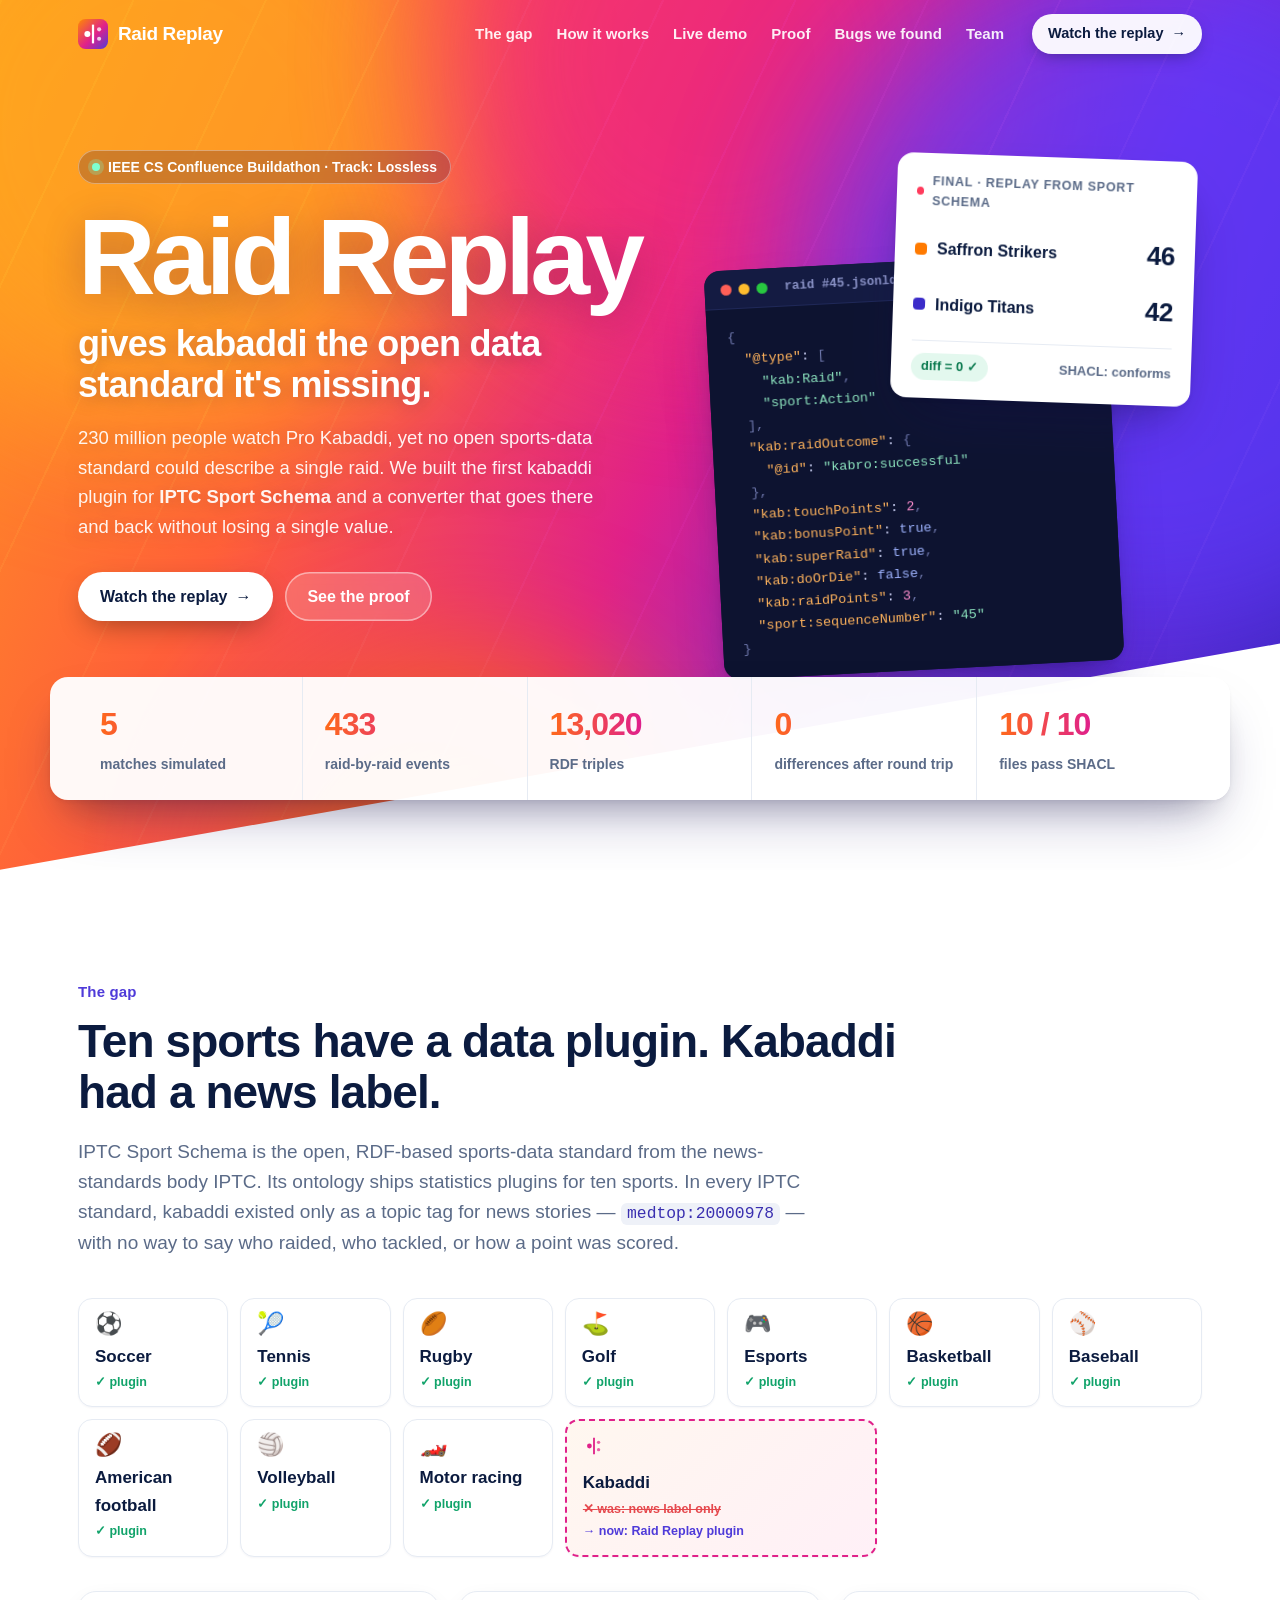
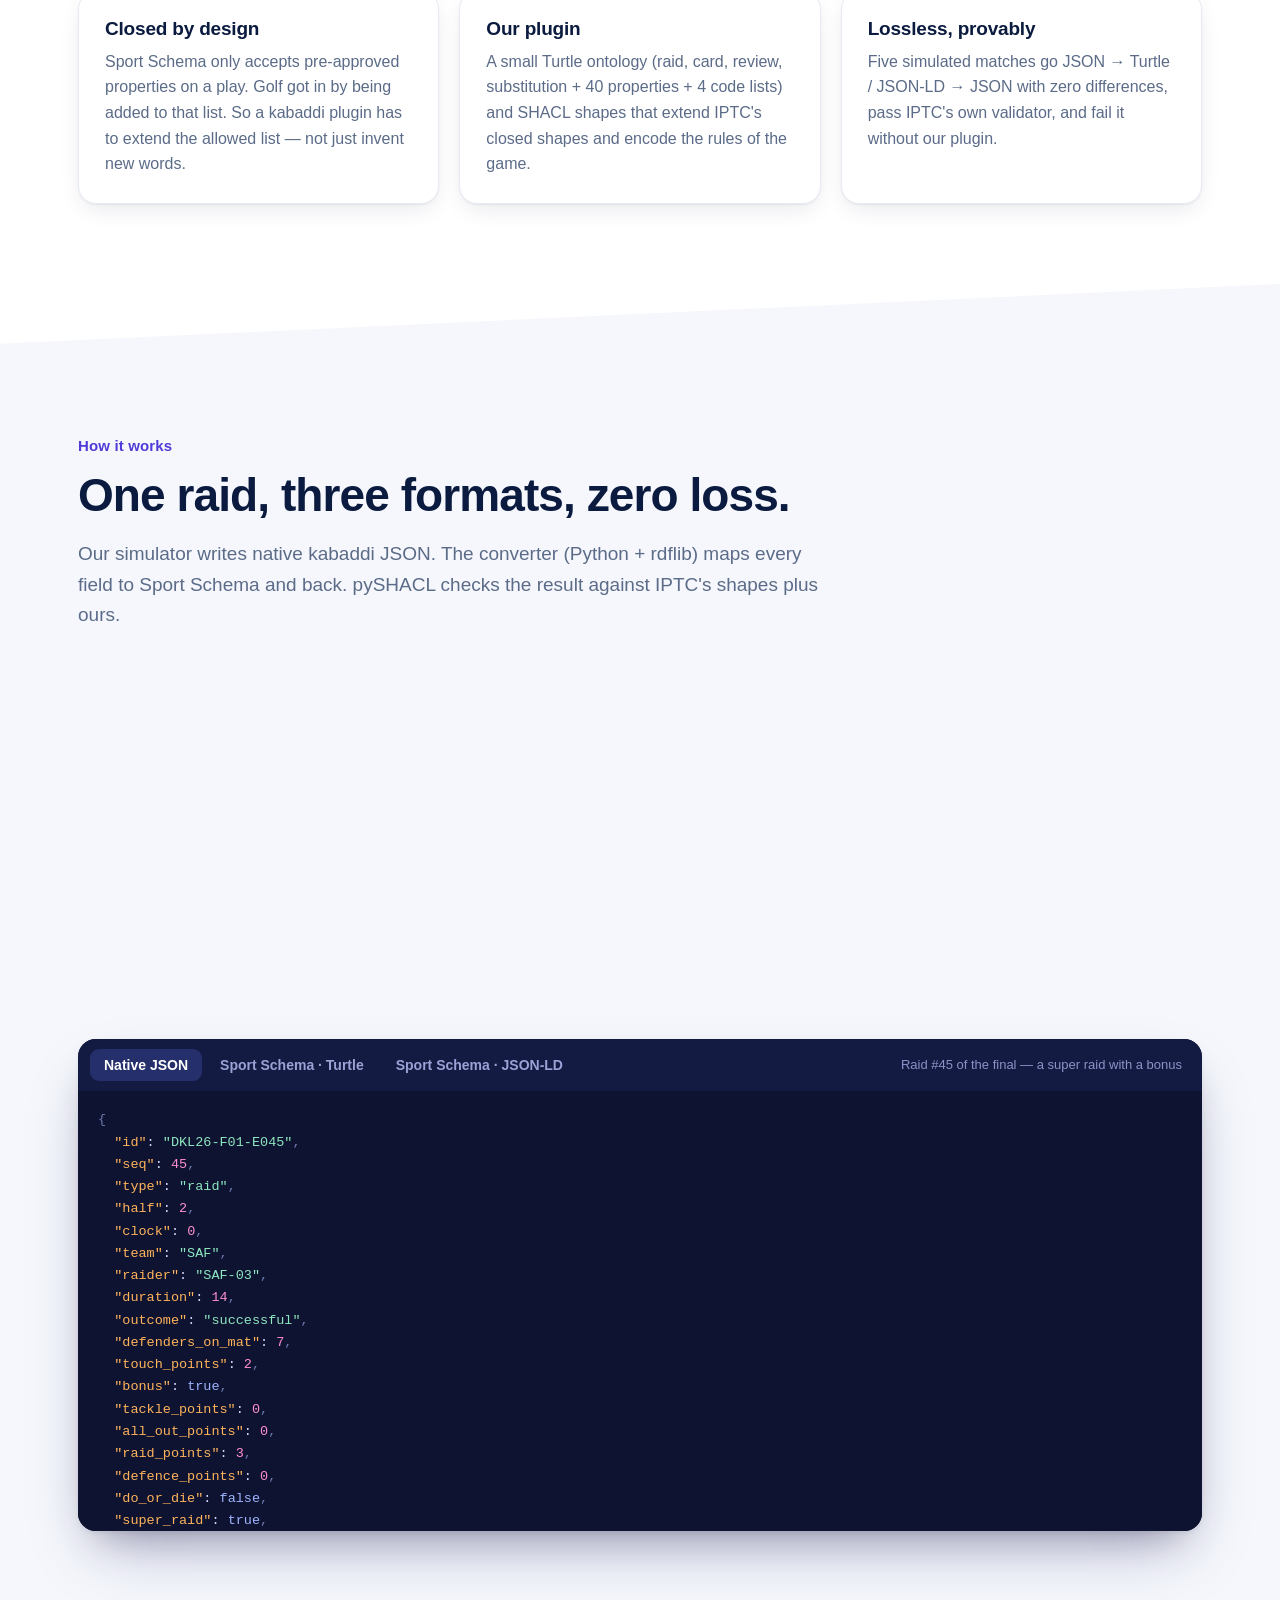
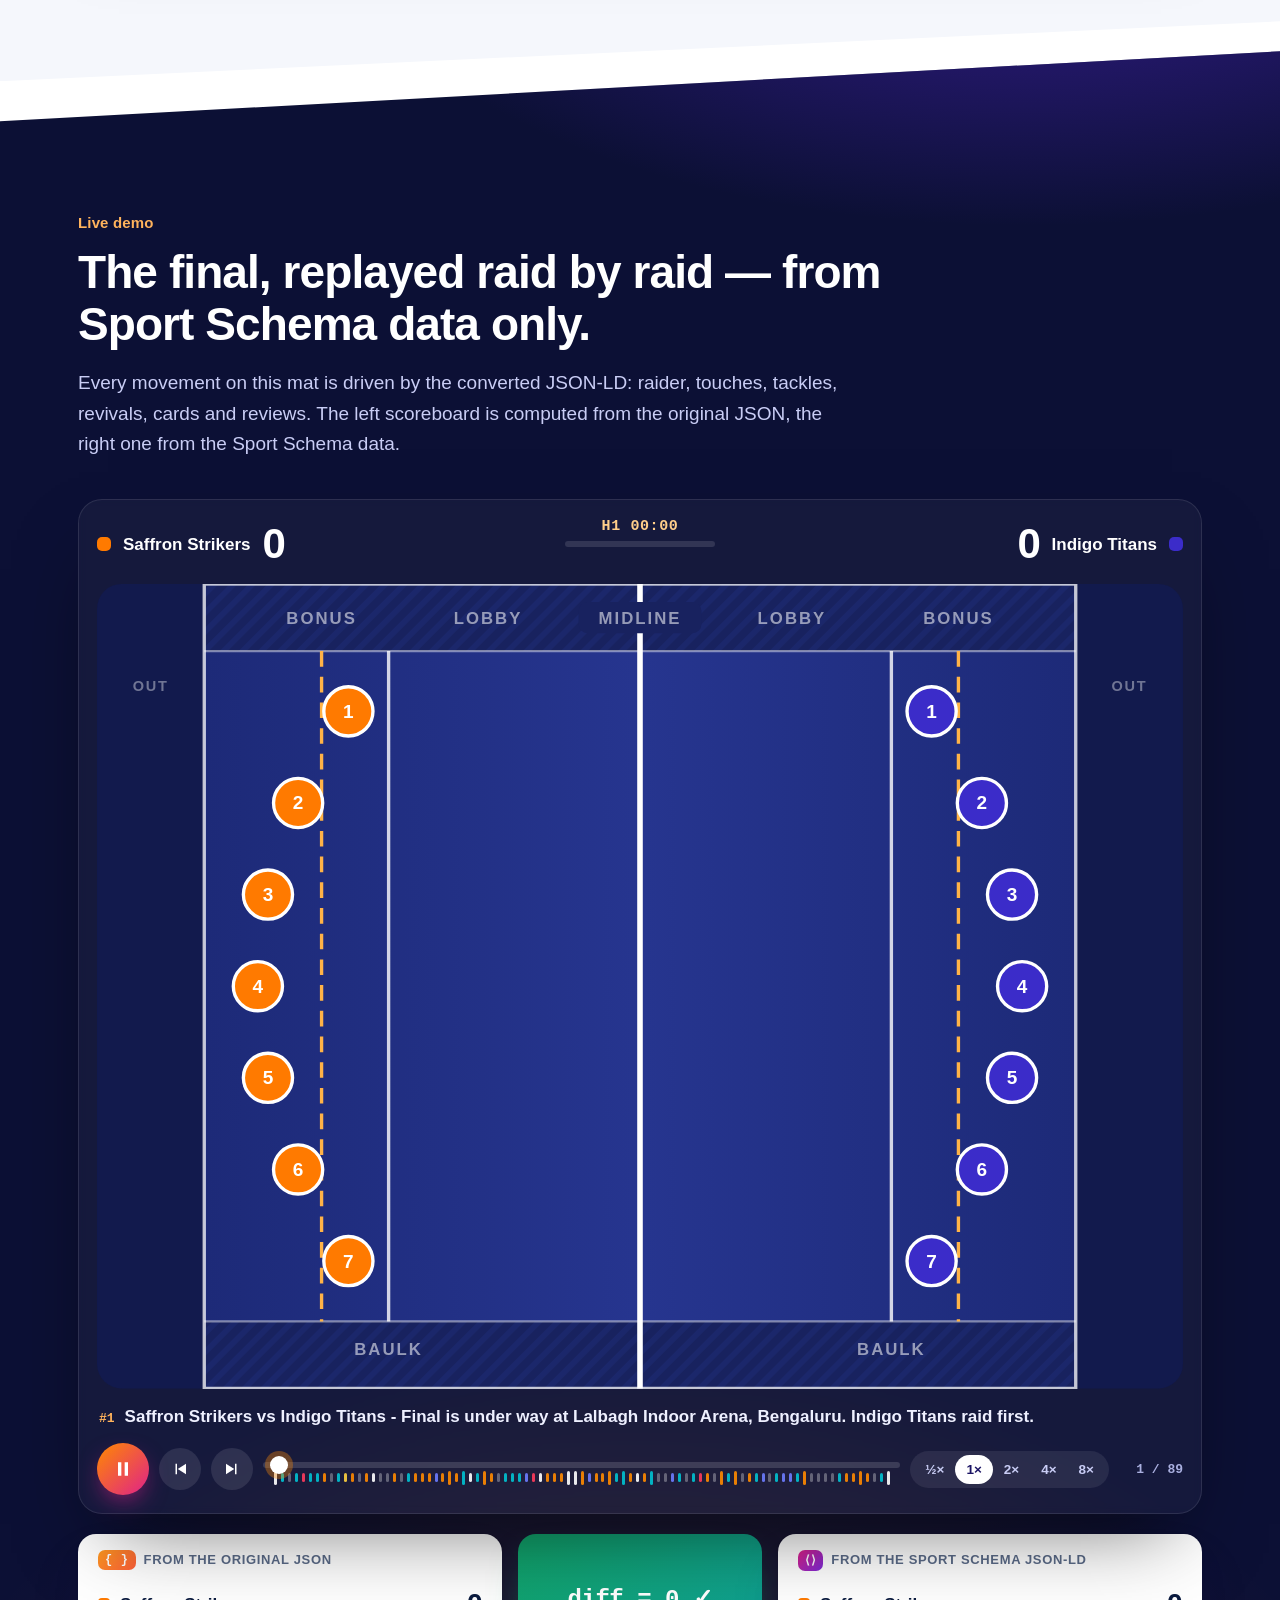
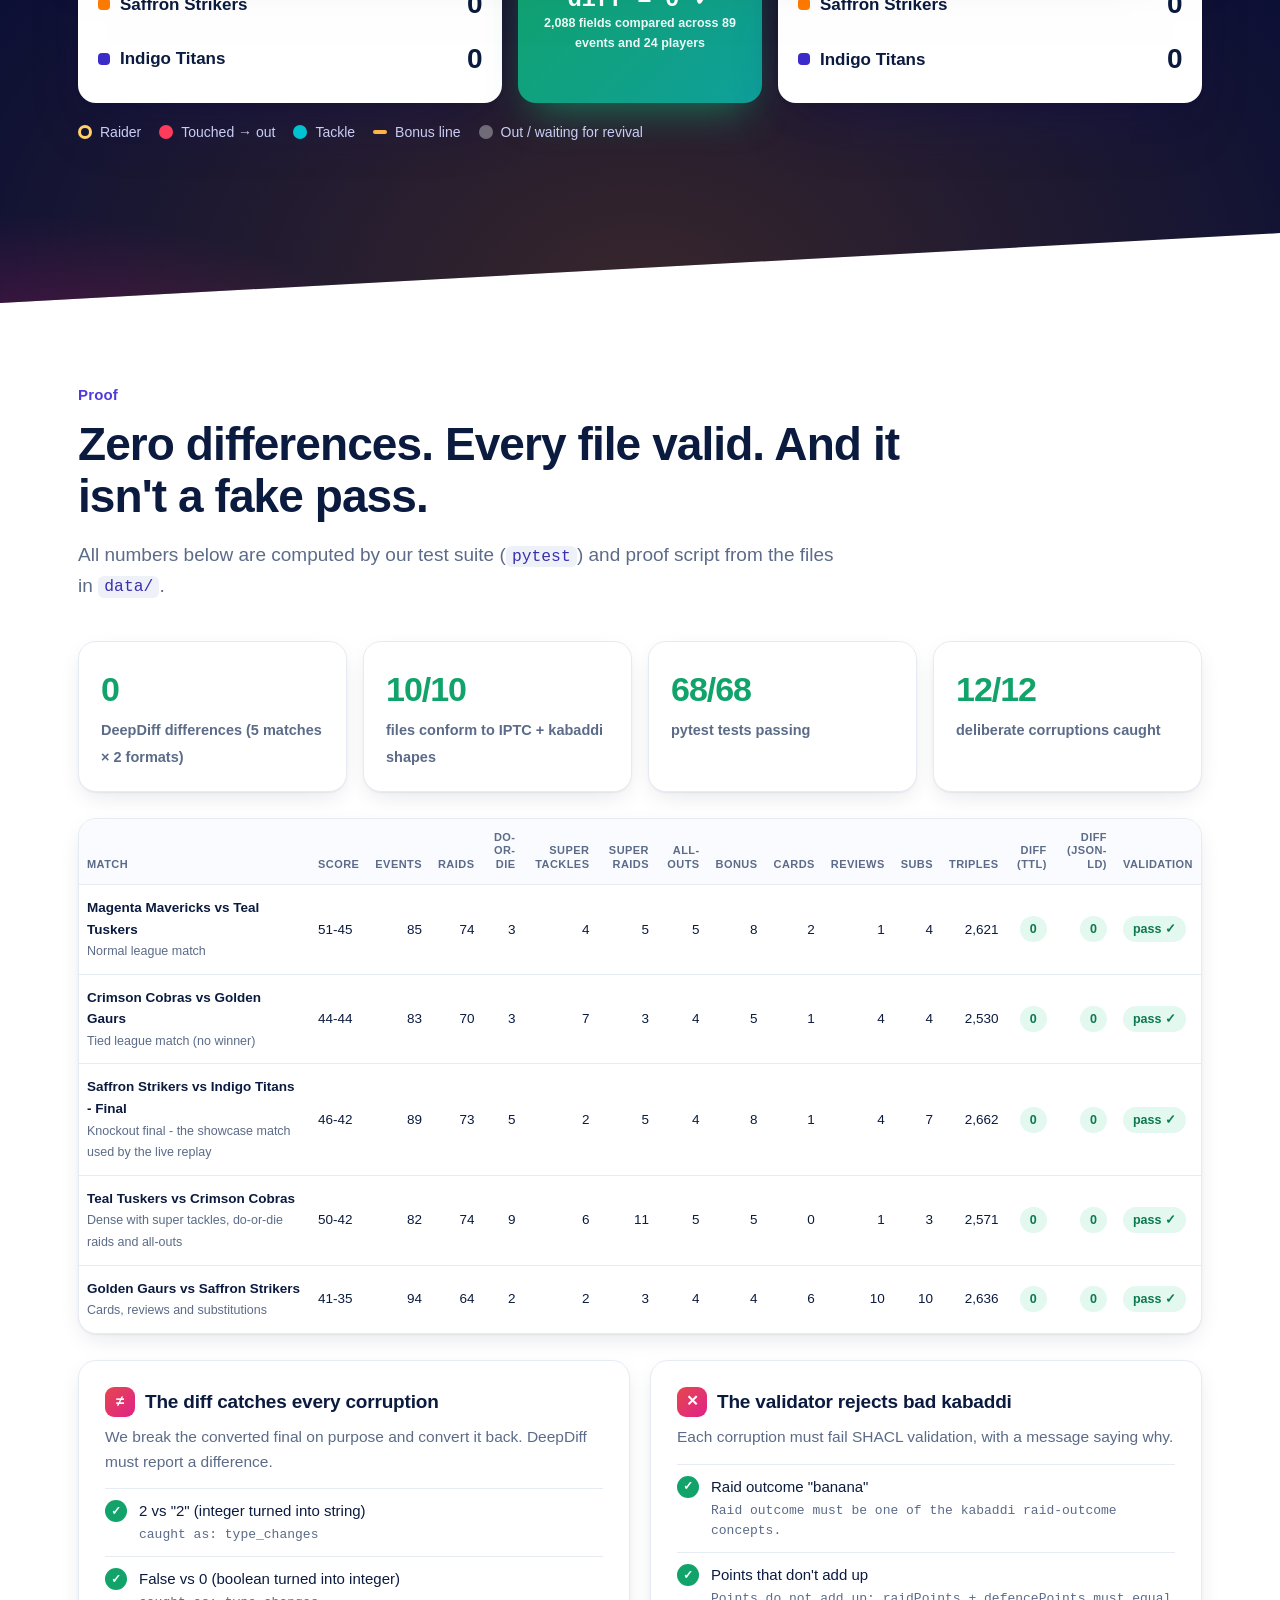
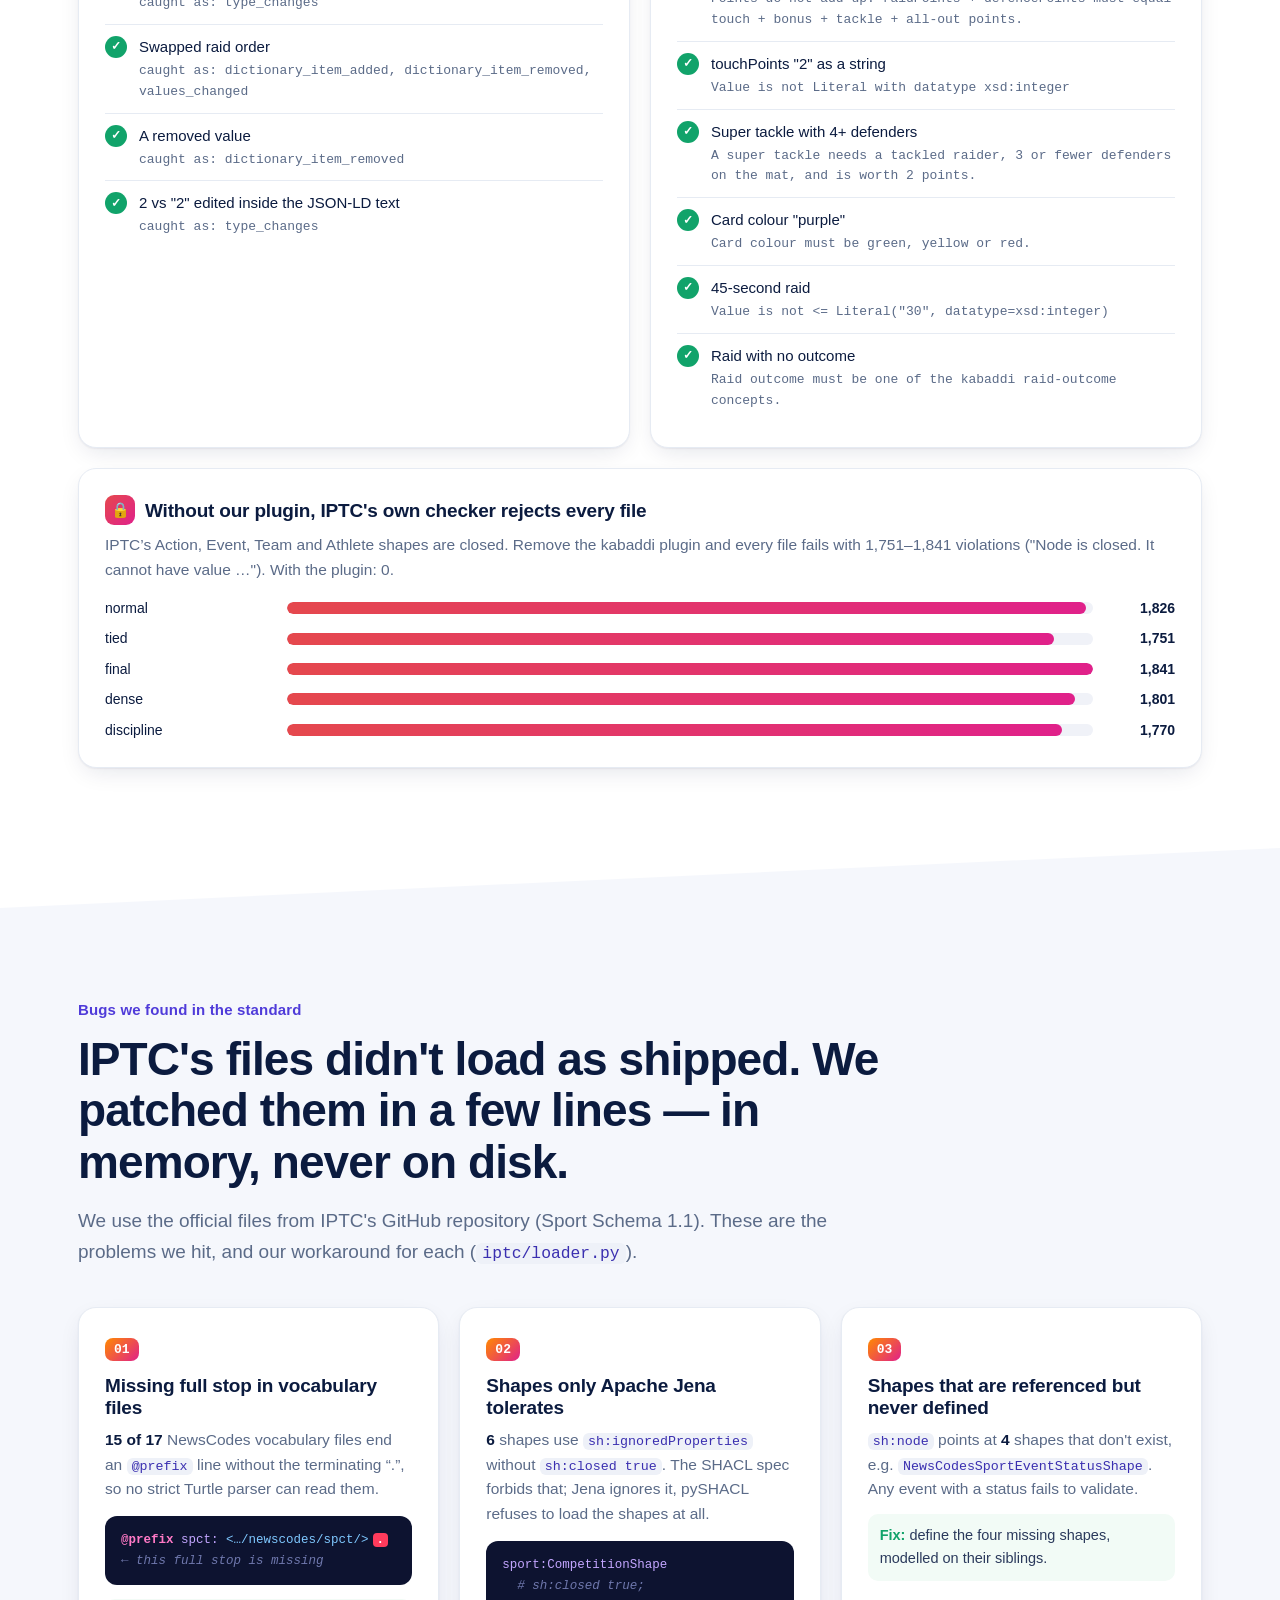
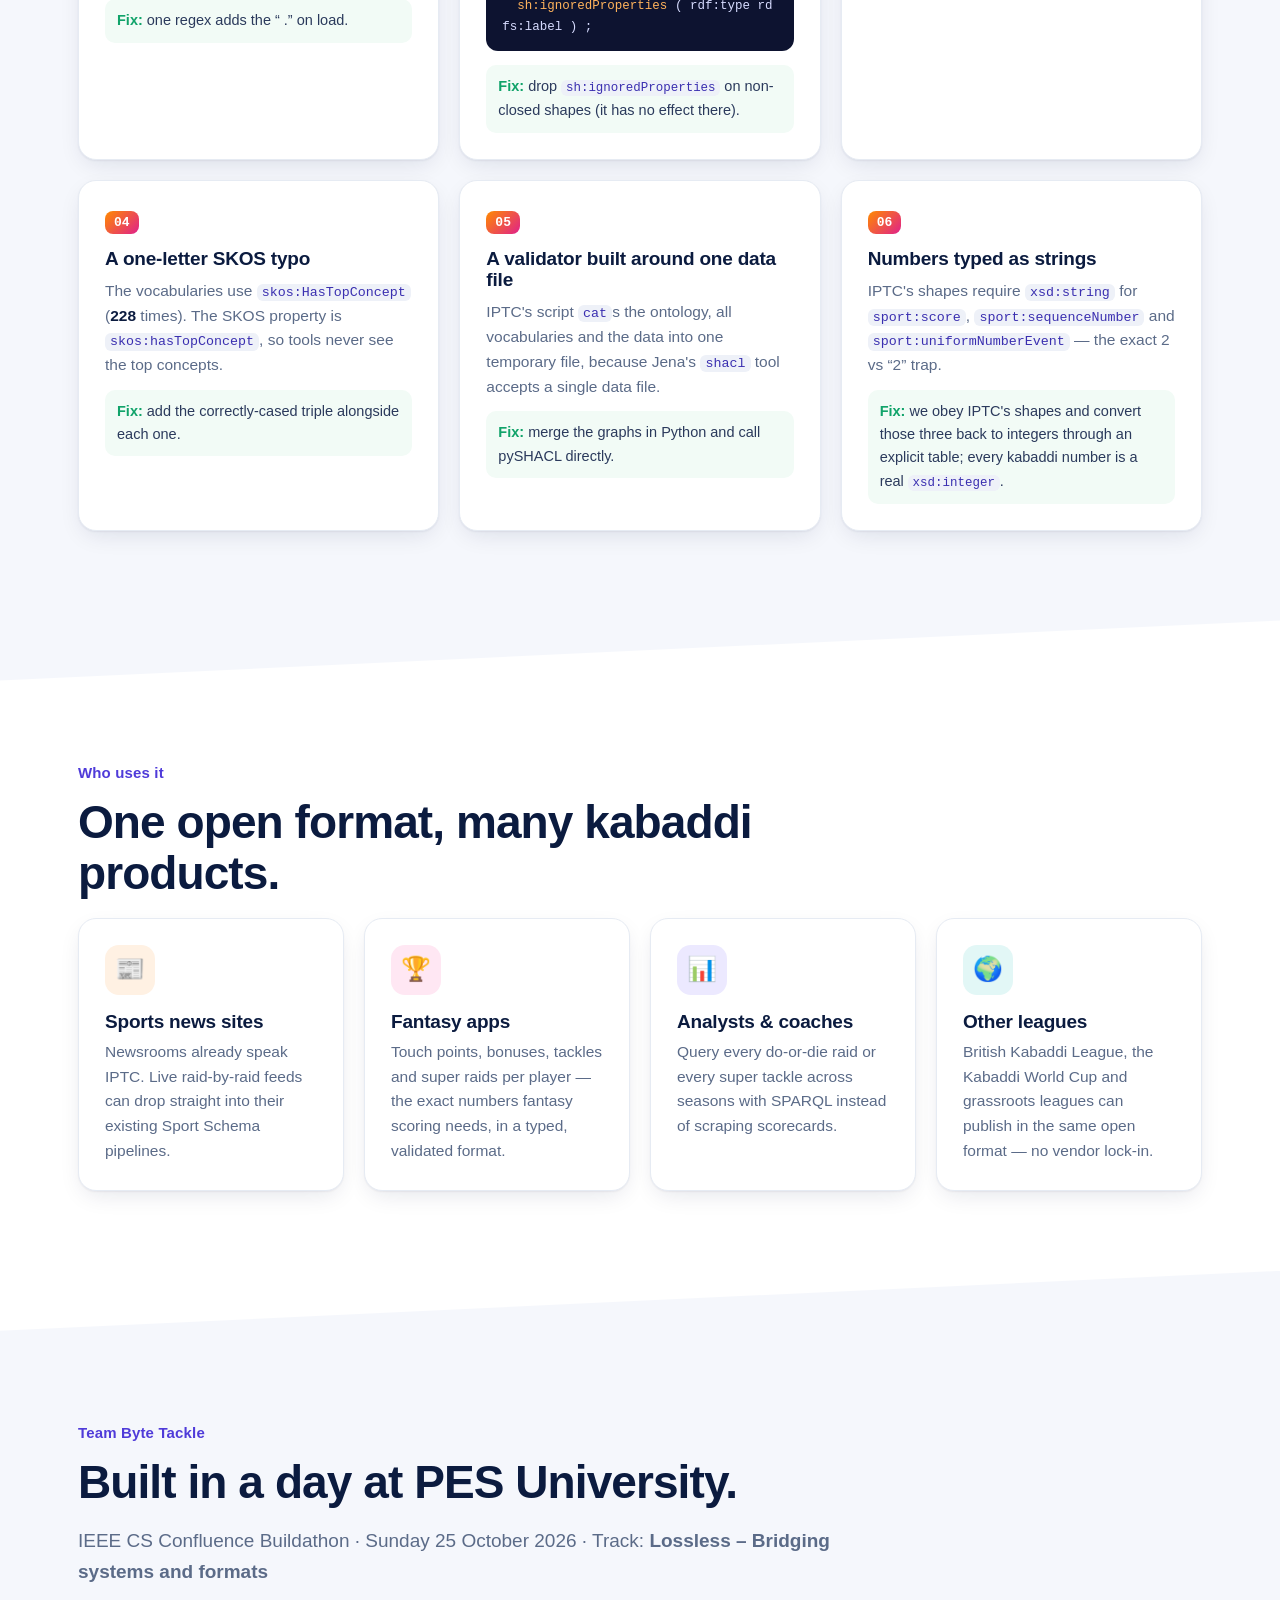
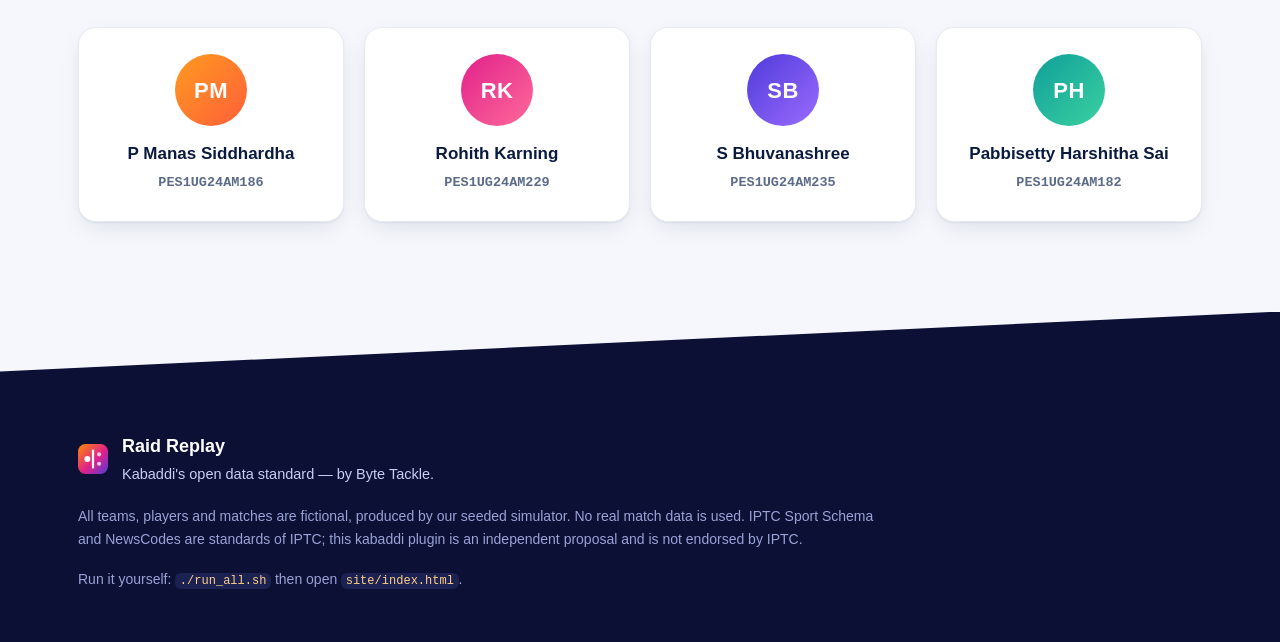
==== site/index.html @ e4b7c7bb "Verify website in headless Chromium; add desktop and phone screenshots" ====
<!doctype html>
<html lang="en">
<head>
<meta charset="utf-8">
<meta name="viewport" content="width=device-width, initial-scale=1">
<title>Raid Replay</title>
<meta name="description" content="Raid Replay gives kabaddi the open data standard it's missing: the first kabaddi plugin for IPTC Sport Schema, with a lossless two-way converter.">
<link rel="icon" href="data:image/svg+xml,%3Csvg xmlns='http://www.w3.org/2000/svg' viewBox='0 0 32 32'%3E%3Cdefs%3E%3ClinearGradient id='g' x1='0' y1='0' x2='1' y2='1'%3E%3Cstop offset='0' stop-color='%23FF8A00'/%3E%3Cstop offset='.55' stop-color='%23E0218A'/%3E%3Cstop offset='1' stop-color='%234F3BD9'/%3E%3C/linearGradient%3E%3C/defs%3E%3Crect width='32' height='32' rx='8' fill='url(%23g)'/%3E%3Cpath d='M16 6v20' stroke='white' stroke-width='2.4'/%3E%3Ccircle cx='10' cy='16' r='3.2' fill='white'/%3E%3Ccircle cx='22.5' cy='11' r='2.2' fill='white' opacity='.75'/%3E%3Ccircle cx='22.5' cy='21' r='2.2' fill='white' opacity='.75'/%3E%3C/svg%3E">
<style>
:root{
  --ink:#0b1b3f; --ink2:#2b3a5c; --muted:#5b6b88; --line:#e6ebf3; --bg:#ffffff; --tint:#f5f7fc;
  --saffron:#ff8a00; --orange:#ff6a1a; --magenta:#e0218a; --indigo:#4f3bd9; --deep:#1b1464; --teal:#0f9f9a;
  --ok:#11a36a; --bad:#e5484d;
  --r:18px; --shadow:0 1px 2px rgba(16,24,64,.06),0 8px 24px -6px rgba(16,24,64,.12);
  --shadow-lg:0 2px 4px rgba(16,24,64,.05),0 30px 60px -20px rgba(27,20,100,.35),0 18px 36px -18px rgba(0,0,0,.25);
  --sans:-apple-system,BlinkMacSystemFont,"Segoe UI",Inter,Roboto,"Helvetica Neue",Arial,sans-serif;
  --mono:ui-monospace,SFMono-Regular,Menlo,Consolas,"Liberation Mono",monospace;
  color-scheme: light;
}
*{box-sizing:border-box}
html{scroll-behavior:smooth;-webkit-text-size-adjust:100%}
body{margin:0;font-family:var(--sans);color:var(--ink);background:var(--bg);line-height:1.6;font-size:17px;-webkit-font-smoothing:antialiased;overflow-x:hidden}
a{color:inherit}
code{font-family:var(--mono);font-size:.86em;background:#eef1f8;border-radius:6px;padding:.08em .38em;color:#3a2fb0}
.wrap{max-width:1180px;margin:0 auto;padding:0 28px}
h1,h2,h3{line-height:1.12;margin:0;letter-spacing:-.02em}
h2{font-size:clamp(30px,4vw,46px);font-weight:750;max-width:860px;margin-bottom:18px}
h3{font-size:19px;font-weight:700;letter-spacing:-.01em}
.eyebrow{font-size:15px;font-weight:700;color:var(--indigo);margin:0 0 12px;letter-spacing:.01em}
.eyebrow.light{color:#ffb35c}
.light{color:#fff}
.intro{font-size:19px;color:var(--muted);max-width:760px;margin:0 0 40px}
.intro.light{color:#c9cdf5}
.arr{display:inline-block;transition:transform .2s}
a:hover .arr{transform:translateX(3px)}

/* ---------- buttons ---------- */
.btn{display:inline-flex;align-items:center;gap:8px;border-radius:999px;padding:12px 22px;font-weight:650;font-size:16px;text-decoration:none;transition:transform .15s,box-shadow .2s,background .2s;border:0;cursor:pointer}
.btn:hover{transform:translateY(-1px)}
.btn-sm{padding:8px 16px;font-size:14.5px}
.btn-dark{background:var(--ink);color:#fff;box-shadow:0 6px 16px -6px rgba(11,27,63,.5)}
.btn-light{background:#fff;color:var(--ink);box-shadow:0 10px 30px -10px rgba(0,0,0,.45)}
.btn-ghost{background:rgba(255,255,255,.16);color:#fff;backdrop-filter:blur(6px);box-shadow:inset 0 0 0 1.5px rgba(255,255,255,.45)}
.btn-ghost:hover{background:rgba(255,255,255,.26)}

/* ---------- nav ---------- */
.nav{position:fixed;inset:0 0 auto 0;z-index:50;transition:background .3s,box-shadow .3s,backdrop-filter .3s}
.nav.scrolled{background:rgba(255,255,255,.82);backdrop-filter:saturate(180%) blur(14px);-webkit-backdrop-filter:saturate(180%) blur(14px);box-shadow:0 1px 0 rgba(16,24,64,.08)}
.nav-in{display:flex;align-items:center;gap:28px;height:68px}
.brand{display:flex;align-items:center;gap:10px;font-weight:800;font-size:19px;text-decoration:none;color:#fff;letter-spacing:-.02em}
.nav.scrolled .brand{color:var(--ink)}
.logo{width:30px;height:30px;flex:none}
.links{display:flex;gap:24px;margin-left:auto}
.links a{text-decoration:none;font-weight:600;font-size:15px;color:rgba(255,255,255,.92)}
.nav.scrolled .links a{color:var(--ink2)}
.links a:hover{opacity:.7}
.nav .btn-dark{background:rgba(255,255,255,.95);color:var(--ink)}
.nav.scrolled .btn-dark{background:var(--ink);color:#fff}

/* ---------- hero ---------- */
.hero{position:relative;padding:150px 0 70px;color:#fff;overflow:hidden;isolation:isolate}
.hero-bg{position:absolute;inset:0;z-index:-1;background:linear-gradient(115deg,#ff9a1f 0%,#ff5f3a 28%,#e0218a 52%,#7a2ad8 74%,#3424b8 100%);clip-path:polygon(0 0,100% 0,100% 74%,0 100%);overflow:hidden}
.blob{position:absolute;border-radius:50%;filter:blur(70px);opacity:.7;will-change:transform}
.b1{width:620px;height:620px;background:#ffab1f;left:-140px;top:-180px;animation:drift1 16s ease-in-out infinite alternate}
.b2{width:560px;height:560px;background:#f0287f;left:34%;top:-220px;animation:drift2 19s ease-in-out infinite alternate}
.b3{width:700px;height:700px;background:#5b3cff;right:-220px;top:-60px;animation:drift3 22s ease-in-out infinite alternate}
.b4{width:480px;height:480px;background:#ff7a00;left:18%;bottom:-260px;animation:drift2 18s ease-in-out infinite alternate-reverse}
.b5{width:420px;height:420px;background:#00c2d1;right:12%;bottom:-300px;opacity:.45;animation:drift1 24s ease-in-out infinite alternate-reverse}
.grain{position:absolute;inset:0;background:repeating-linear-gradient(115deg,rgba(255,255,255,.07) 0 2px,transparent 2px 120px);mix-blend-mode:overlay}
@keyframes drift1{to{transform:translate(180px,120px) scale(1.15)}}
@keyframes drift2{to{transform:translate(-160px,140px) scale(.9)}}
@keyframes drift3{to{transform:translate(-200px,-60px) scale(1.1)}}
.hero-in{display:grid;grid-template-columns:1.1fr .9fr;gap:40px;align-items:center}
.eyebrow-pill{display:inline-flex;align-items:center;gap:8px;background:rgba(40,10,70,.22);backdrop-filter:blur(6px);border-radius:999px;padding:6px 14px;font-size:14px;font-weight:600;margin:0 0 22px;box-shadow:inset 0 0 0 1px rgba(255,255,255,.35)}
.eyebrow-pill .dot{width:8px;height:8px;border-radius:50%;background:#7dffcf;box-shadow:0 0 0 4px rgba(125,255,207,.25)}
.hero h1{font-size:clamp(56px,8.4vw,108px);font-weight:850;letter-spacing:-.045em;line-height:.95;text-shadow:0 8px 40px rgba(60,10,80,.3)}
.hero .lede,.hero .sub{text-shadow:0 2px 18px rgba(60,10,80,.25)}
.lede{font-size:clamp(24px,3vw,36px);font-weight:700;letter-spacing:-.02em;line-height:1.15;margin:14px 0 18px;max-width:560px}
.sub{font-size:18.5px;max-width:540px;color:rgba(255,255,255,.92);margin:0 0 30px}
.cta{display:flex;gap:12px;flex-wrap:wrap}
.hero-visual{position:relative;height:470px}
.card-float{position:absolute;border-radius:16px;box-shadow:var(--shadow-lg)}
.score-card{background:#fff;color:var(--ink);width:300px;padding:18px 20px;right:8px;top:6px;transform:rotate(2deg);animation:float 7s ease-in-out infinite;z-index:2}
.sc-top{font-size:12.5px;font-weight:700;color:var(--muted);text-transform:uppercase;letter-spacing:.06em;display:flex;align-items:center;gap:8px;margin-bottom:10px}
.live-dot{width:8px;height:8px;border-radius:50%;background:#ff3b5c;animation:pulse 1.4s infinite}
@keyframes pulse{0%{box-shadow:0 0 0 0 rgba(255,59,92,.5)}100%{box-shadow:0 0 0 10px rgba(255,59,92,0)}}
.sc-row{display:flex;align-items:center;gap:10px;padding:7px 0;font-size:16px}
.sc-row b{flex:1;font-weight:650}
.sc-row em{font-style:normal;font-weight:800;font-size:26px;font-variant-numeric:tabular-nums;letter-spacing:-.02em}
.sw{width:12px;height:12px;border-radius:4px;flex:none}
.sc-foot{display:flex;justify-content:space-between;align-items:center;border-top:1px solid var(--line);margin-top:8px;padding-top:12px;font-size:13px;color:var(--muted);font-weight:600}
.ok-badge{background:#e3f8ee;color:#0b7a4f;border-radius:999px;padding:3px 10px;font-weight:750}
.code-card{background:#0d1330;width:min(400px,100%);left:0;top:110px;transform:rotate(-3deg);animation:float 8s ease-in-out infinite reverse;overflow:hidden}
@keyframes float{50%{translate:0 -10px}}
.code-head{display:flex;align-items:center;gap:7px;padding:12px 16px;background:#141b42;border-bottom:1px solid #1f2858}
.code-head i{width:11px;height:11px;border-radius:50%;background:#ff5f57}
.code-head i:nth-child(2){background:#febc2e}.code-head i:nth-child(3){background:#28c840}
.code-head span{margin-left:10px;font:600 12.5px var(--mono);color:#8b93c7}
.stats{position:relative;z-index:3;display:grid;grid-template-columns:repeat(5,1fr);gap:0;margin-top:56px;background:rgba(255,255,255,.96);color:var(--ink);border-radius:var(--r);box-shadow:var(--shadow-lg);overflow:hidden}
.stat{padding:22px 22px;border-right:1px solid var(--line)}
.stat:last-child{border-right:0}
.stat b{display:block;font-size:32px;font-weight:800;letter-spacing:-.03em;font-variant-numeric:tabular-nums;background:linear-gradient(90deg,var(--orange),var(--magenta),var(--indigo));-webkit-background-clip:text;background-clip:text;color:transparent}
.stat span{font-size:14px;color:var(--muted);font-weight:600}

/* ---------- code ---------- */
.code{margin:0;padding:18px 20px;font:13.5px/1.65 var(--mono);color:#d7dcff;overflow:auto;background:#0d1330;tab-size:2}
.code code{background:none;padding:0;color:inherit;font-size:inherit}
.code .k{color:#ffb35c}.code .s{color:#8ee6c0}.code .n{color:#ff8fcf}.code .b{color:#9fb4ff}.code .p{color:#6f78ad}
.code .iri{color:#7fc8ff}.code .kw{color:#ff79c6;font-weight:700}.code .q{color:#c3a6ff}.code .dt{color:#6f78ad}.code .c{color:#6f78ad;font-style:italic}
.code .miss{background:#ff3b5c;color:#fff;border-radius:4px;padding:0 4px;margin-left:4px;font-weight:700}
.code.sm{font-size:12.5px;padding:14px 16px;border-radius:12px;margin:14px 0;white-space:pre-wrap;word-break:break-all}

/* ---------- sections ---------- */
.sec{padding:110px 0;position:relative}
.sec-tint{background:var(--tint)}
.slant{clip-path:polygon(0 60px,100% 0,100% calc(100% - 60px),0 100%);padding:150px 0;margin:-30px 0}
.reveal{opacity:0;transform:translateY(22px);transition:opacity .7s ease,transform .7s cubic-bezier(.2,.7,.2,1)}
.reveal.in{opacity:1;transform:none}

/* gap */
.sports{display:grid;grid-template-columns:repeat(auto-fill,minmax(150px,1fr));gap:12px;margin-bottom:34px}
.sport{display:flex;flex-direction:column;gap:2px;background:#fff;border:1px solid var(--line);border-radius:14px;padding:14px 16px;font-weight:650;box-shadow:0 1px 2px rgba(16,24,64,.04)}
.sport .ic{font-size:22px;line-height:1;margin-bottom:6px}
.sport small{font-size:12.5px;color:var(--ok);font-weight:650}
.sport small::before{content:"✓ "}
.sport.kabaddi{grid-column:span 2;background:linear-gradient(135deg,#fff7ef,#fff0f7);border:2px dashed var(--magenta);position:relative}
.sport.kabaddi .kab-ic{color:var(--magenta)}
.sport.kabaddi .was{color:var(--bad);text-decoration:line-through}
.sport.kabaddi .was::before{content:"✕ "}
.sport.kabaddi .now{color:var(--indigo);font-weight:750}
.sport.kabaddi .now::before{content:"→ "}
.gap-grid{display:grid;grid-template-columns:repeat(3,1fr);gap:20px}
.gcard{background:#fff;border-radius:var(--r);padding:26px;box-shadow:var(--shadow);border:1px solid var(--line)}
.gcard h3{margin-bottom:10px}
.gcard p{margin:0;color:var(--muted);font-size:16px}

/* how */
.flow{display:grid;grid-template-columns:1fr 1.1fr 1fr .9fr 1fr;align-items:center;gap:10px;margin-bottom:34px}
.node{background:#fff;border-radius:var(--r);padding:22px 18px;box-shadow:var(--shadow);text-align:center;border:1px solid var(--line)}
.node b{display:block;font-size:17px}
.node span{font-size:13.5px;color:var(--muted)}
.n-ic{width:46px;height:46px;border-radius:13px;margin:0 auto 10px;display:grid;place-items:center;font:800 18px var(--mono);color:#fff}
.n-json .n-ic{background:linear-gradient(135deg,#ff9a1f,#ff5f3a)}
.n-rdf .n-ic{background:linear-gradient(135deg,#e0218a,#7a2ad8)}
.n-val .n-ic{background:linear-gradient(135deg,#0f9f9a,#11a36a);font-family:var(--sans)}
.pipe{position:relative;height:70px;display:flex;flex-direction:column;justify-content:center}
.pipe svg{width:100%;height:40px;overflow:visible}
.pipe .p1,.pipe .p2{stroke-dasharray:6 6;animation:dash 1.2s linear infinite}
.pipe .p2{animation-direction:reverse}
@keyframes dash{to{stroke-dashoffset:-24}}
.pipe-l{font:600 12px var(--mono);color:var(--muted);text-align:center}
.pipe-r{color:var(--indigo)}
.rules{display:grid;grid-template-columns:repeat(4,1fr);gap:14px;margin-bottom:34px}
.rules div{background:#fff;border-radius:14px;padding:16px 18px;border:1px solid var(--line)}
.rules b{display:block;font-size:15.5px;margin-bottom:4px}
.rules span{font-size:14px;color:var(--muted)}
.tabs{border-radius:var(--r);overflow:hidden;box-shadow:var(--shadow-lg);background:#0d1330}
.tab-bar{display:flex;align-items:center;gap:4px;padding:10px 12px;background:#141b42;flex-wrap:wrap}
.tab-bar button{background:none;border:0;color:#9aa2d6;font:600 14px var(--sans);padding:8px 14px;border-radius:9px;cursor:pointer}
.tab-bar button[aria-selected=true]{background:#252f6b;color:#fff}
.tab-note{margin-left:auto;font-size:13px;color:#8b93c7;padding-right:8px}
.tab-panel{display:none;max-height:440px}
.tab-panel.active{display:block}

/* ---------- demo ---------- */
.demo{background:radial-gradient(1200px 600px at 80% -10%,#3b1f9e 0%,transparent 60%),radial-gradient(900px 500px at 0% 110%,#7a1556 0%,transparent 55%),#0c1035;color:#fff;clip-path:polygon(0 70px,100% 0,100% calc(100% - 70px),0 100%);padding:160px 0;margin:-30px 0;overflow:hidden}
.demo-glow{position:absolute;inset:auto -10% -30% -10%;height:60%;background:radial-gradient(closest-side,rgba(255,138,0,.18),transparent);pointer-events:none}
.stage{position:relative}
.mat-wrap{background:rgba(255,255,255,.04);border:1px solid rgba(255,255,255,.1);border-radius:24px;padding:18px;box-shadow:0 40px 80px -30px rgba(0,0,0,.6);backdrop-filter:blur(4px)}
.mat-hud{display:grid;grid-template-columns:1fr auto 1fr;align-items:center;gap:16px;margin-bottom:14px}
.hud-team{display:flex;align-items:center;gap:12px;font-weight:700;font-size:17px;min-width:0}
.hud-team span:not(.hud-sw){white-space:nowrap;overflow:hidden;text-overflow:ellipsis}
.hud-team.away{justify-content:flex-end}
.hud-team b{font-size:42px;font-weight:850;letter-spacing:-.03em;font-variant-numeric:tabular-nums;line-height:1}
.hud-sw{width:14px;height:14px;border-radius:5px;flex:none}
.hud-mid{text-align:center;min-width:170px}
.hud-clock{font:700 15px var(--mono);color:#ffcf8a;letter-spacing:.04em}
.raid-timer{height:6px;background:rgba(255,255,255,.12);border-radius:9px;margin:6px auto 5px;overflow:hidden;width:150px}
.raid-bar{height:100%;width:0;background:linear-gradient(90deg,#ff8a00,#e0218a);border-radius:9px}
.hud-raid{font-size:12.5px;color:#aab0e0;font-weight:600;min-height:18px}
.mat-box{position:relative}
#mat{display:block;width:100%;height:auto;border-radius:16px}
.mat-lbl text{font:700 15px var(--sans);fill:rgba(255,255,255,.55);letter-spacing:.12em}
.mat-lbl .lblbg{fill:#18225f}
.mat-lbl text.sit{fill:rgba(255,255,255,.4);font-size:13px}
.pl circle.body{stroke:#fff;stroke-width:3}
.pl text{font:800 17px var(--sans);fill:#fff;text-anchor:middle;dominant-baseline:central;pointer-events:none}
.pl.out circle.body{opacity:.45;stroke-opacity:.5}
.pl.out text{opacity:.6}
.pl.raider circle.ring{stroke:#ffd166;stroke-width:4;fill:none;opacity:1}
.pl circle.ring{opacity:0;transition:opacity .2s}
.pl.susp circle.body{stroke:#ffd23f;stroke-dasharray:6 4}
.tags{position:absolute;left:50%;top:14px;transform:translateX(-50%);display:flex;gap:8px;flex-wrap:wrap;justify-content:center;pointer-events:none;width:92%}
.tag{font:850 15px var(--sans);letter-spacing:.08em;padding:8px 16px;border-radius:999px;color:#fff;box-shadow:0 10px 30px -8px rgba(0,0,0,.6);animation:tagIn .45s cubic-bezier(.2,1.4,.4,1) both;white-space:nowrap}
.tag.out{animation:tagOut .35s ease forwards}
@keyframes tagIn{from{transform:scale(.4) translateY(-10px);opacity:0}to{transform:none;opacity:1}}
@keyframes tagOut{to{transform:scale(.8);opacity:0}}
.t-dod{background:linear-gradient(90deg,#ff3b5c,#ff8a00)}
.t-sr{background:linear-gradient(90deg,#ff8a00,#ffc23c);color:#3a1d00}
.t-st{background:linear-gradient(90deg,#4f3bd9,#00b3c7)}
.t-ao{background:linear-gradient(90deg,#e0218a,#7a2ad8)}
.t-bonus{background:#ffb347;color:#3a1d00}
.t-yellow{background:#ffd23f;color:#3a2a00}.t-green{background:#18b26b}.t-red{background:#e5484d}
.t-review{background:#fff;color:#1b1464}
.t-sub{background:#2b3a8f}
.t-half{background:#111}
.overlay{position:absolute;inset:0;display:grid;place-items:center;pointer-events:none}
.overlay .big{background:rgba(12,16,53,.82);backdrop-filter:blur(6px);border:1px solid rgba(255,255,255,.2);border-radius:20px;padding:22px 34px;text-align:center;animation:tagIn .5s cubic-bezier(.2,1.3,.4,1) both}
.overlay .big b{display:block;font-size:30px;letter-spacing:-.02em}
.overlay .big span{color:#c9cdf5;font-size:16px}
.commentary{margin:14px 2px 12px;font-size:17px;font-weight:600;min-height:28px;color:#eef0ff;display:flex;gap:10px;align-items:baseline}
.commentary .cm-seq{font:700 13px var(--mono);color:#ffb35c;flex:none}
.controls{display:flex;align-items:center;gap:10px;flex-wrap:wrap}
.ctl{width:42px;height:42px;border-radius:50%;border:0;display:grid;place-items:center;background:rgba(255,255,255,.1);color:#fff;cursor:pointer;transition:background .2s,transform .15s}
.ctl:hover{background:rgba(255,255,255,.2)}
.ctl.play{width:52px;height:52px;background:linear-gradient(135deg,#ff8a00,#e0218a);box-shadow:0 10px 26px -8px rgba(224,33,138,.8)}
.ctl.play:hover{transform:scale(1.05)}
.scrub{flex:1;min-width:200px;position:relative;padding:10px 0}
.scrub input{width:100%;appearance:none;-webkit-appearance:none;background:transparent;height:24px;position:relative;z-index:2;margin:0;cursor:pointer}
.scrub input::-webkit-slider-runnable-track{height:6px;border-radius:9px;background:rgba(255,255,255,.14)}
.scrub input::-moz-range-track{height:6px;border-radius:9px;background:rgba(255,255,255,.14)}
.scrub input::-webkit-slider-thumb{-webkit-appearance:none;width:18px;height:18px;border-radius:50%;background:#fff;margin-top:-6px;box-shadow:0 0 0 5px rgba(255,138,0,.35)}
.scrub input::-moz-range-thumb{width:18px;height:18px;border-radius:50%;background:#fff;border:0;box-shadow:0 0 0 5px rgba(255,138,0,.35)}
.ticks{position:absolute;left:9px;right:9px;top:30px;height:10px;pointer-events:none}
.ticks i{position:absolute;top:0;width:3px;height:9px;border-radius:2px;transform:translateX(-1px);opacity:.9}
.speed{display:flex;background:rgba(255,255,255,.08);border-radius:999px;padding:4px}
.speed button{border:0;background:none;color:#c9cdf5;font:700 13.5px var(--sans);padding:7px 11px;border-radius:999px;cursor:pointer}
.speed button.on{background:#fff;color:#1b1464}
.evcount{font:600 13px var(--mono);color:#aab0e0;min-width:64px;text-align:right}
.boards{display:grid;grid-template-columns:1fr auto 1fr;gap:16px;align-items:stretch;margin-top:20px}
.board{background:#fff;color:var(--ink);border-radius:18px;padding:16px 20px;box-shadow:var(--shadow-lg)}
.board-h{font-size:13px;font-weight:750;color:var(--muted);text-transform:uppercase;letter-spacing:.05em;display:flex;align-items:center;gap:8px;margin-bottom:6px}
.src{font:800 12px var(--mono);color:#fff;border-radius:7px;padding:3px 7px}
.src-json{background:linear-gradient(135deg,#ff9a1f,#ff5f3a)}
.src-rdf{background:linear-gradient(135deg,#e0218a,#7a2ad8)}
.board-row{display:flex;align-items:center;gap:10px;padding:5px 0}
.board-row .bn{flex:1;font-weight:650}
.board-row b{font-size:28px;font-weight:850;font-variant-numeric:tabular-nums;letter-spacing:-.02em;transition:color .3s}
.board-row b.bump{color:var(--magenta)}
.diff-badge{display:flex;flex-direction:column;align-items:center;justify-content:center;text-align:center;background:linear-gradient(135deg,#11a36a,#0f9f9a);border-radius:18px;padding:14px 22px;box-shadow:0 20px 40px -16px rgba(17,163,106,.7);min-width:190px}
.diff-badge.bad{background:linear-gradient(135deg,#e5484d,#b4233a)}
.db-big{font:800 24px var(--mono);letter-spacing:-.02em}
.db-big i{font-style:normal}
.db-small{font-size:12.5px;opacity:.92;font-weight:600;max-width:200px}
.legend{display:flex;flex-wrap:wrap;gap:18px;margin-top:18px;font-size:14px;color:#c9cdf5}
.legend span{display:flex;align-items:center;gap:8px}
.legend i{width:14px;height:14px;border-radius:50%;display:inline-block}
.lg-raid{box-shadow:0 0 0 3px #ffd166 inset;background:transparent}
.lg-touch{background:#ff3b5c}
.lg-tackle{background:#00c2d1}
.lg-bonus{border-radius:2px!important;height:4px!important;background:#FFB347}
.lg-out{background:rgba(255,255,255,.35)}

/* ---------- proof ---------- */
.kpis{display:grid;grid-template-columns:repeat(4,1fr);gap:16px;margin-bottom:26px}
.kpi{background:#fff;border:1px solid var(--line);border-radius:var(--r);padding:20px 22px;box-shadow:var(--shadow)}
.kpi b{display:block;font-size:34px;font-weight:850;letter-spacing:-.03em;color:var(--ink)}
.kpi b.good{color:var(--ok)}
.kpi span{color:var(--muted);font-size:14.5px;font-weight:600}
.table-card{background:#fff;border:1px solid var(--line);border-radius:var(--r);box-shadow:var(--shadow);overflow:hidden;margin-bottom:26px}
.table-scroll{overflow-x:auto}
table.results{border-collapse:collapse;width:100%;font-size:13.5px;min-width:900px}
.results th{text-align:left;font-size:11px;text-transform:uppercase;letter-spacing:.04em;color:var(--muted);font-weight:750;padding:12px 8px;background:#fafbfe;border-bottom:1px solid var(--line);vertical-align:bottom;line-height:1.25}
.results td{padding:12px 8px;border-bottom:1px solid var(--line);font-variant-numeric:tabular-nums;white-space:nowrap}
.results tr:last-child td{border-bottom:0}
.results td.num{text-align:right}.results th.num{text-align:right}
.results .m{white-space:normal;min-width:220px}.results .m b{display:block}.results .m span{font-size:12.5px;color:var(--muted)}
.pill{display:inline-block;border-radius:999px;padding:3px 10px;font-weight:750;font-size:12.5px}
.pill.ok{background:#e3f8ee;color:#0b7a4f}.pill.bad{background:#fde8e8;color:#b4233a}
.neg-grid{display:grid;grid-template-columns:1fr 1fr;gap:20px}
.neg{background:#fff;border:1px solid var(--line);border-radius:var(--r);padding:26px;box-shadow:var(--shadow)}
.neg-wide{grid-column:1/-1}
.neg h3{display:flex;align-items:center;gap:10px;margin-bottom:8px}
.neg-ic{width:30px;height:30px;border-radius:9px;display:grid;place-items:center;color:#fff;background:linear-gradient(135deg,#e5484d,#e0218a);font-size:15px;flex:none}
.neg p{color:var(--muted);margin:0 0 14px;font-size:15.5px}
.neg ul{list-style:none;margin:0;padding:0}
.neg li{display:flex;gap:12px;padding:10px 0;border-top:1px solid var(--line);font-size:15px;align-items:flex-start}
.neg li .chk{flex:none;width:22px;height:22px;border-radius:50%;background:var(--ok);color:#fff;display:grid;place-items:center;font-size:12px;font-weight:900;margin-top:1px}
.neg li small{display:block;color:var(--muted);font-size:13px;font-family:var(--mono);margin-top:2px;white-space:normal;word-break:break-word}
.bars{display:grid;gap:8px}
.bar{display:grid;grid-template-columns:170px 1fr 70px;align-items:center;gap:12px;font-size:14px}
.bar .track{height:12px;background:#f0f2f8;border-radius:9px;overflow:hidden}
.bar .fill{height:100%;background:linear-gradient(90deg,#e5484d,#e0218a);border-radius:9px;width:0;transition:width 1.2s cubic-bezier(.2,.7,.2,1)}
.bar .v{font-weight:750;text-align:right;font-variant-numeric:tabular-nums}

/* ---------- bugs ---------- */
.bug-grid{display:grid;grid-template-columns:repeat(3,1fr);gap:20px}
.bug{background:#fff;border-radius:var(--r);padding:26px;box-shadow:var(--shadow);border:1px solid var(--line);position:relative;overflow:hidden}
.bug-n{font:800 13px var(--mono);color:#fff;background:linear-gradient(135deg,#ff8a00,#e0218a);display:inline-block;padding:4px 9px;border-radius:8px;margin-bottom:14px}
.bug h3{margin-bottom:10px}
.bug p{color:var(--muted);font-size:15.5px;margin:0 0 10px}
.bug p b{color:var(--ink)}
.bug .fix{color:var(--ink2);background:#f2fbf6;border-radius:10px;padding:10px 12px;font-size:14.5px;margin:12px 0 0}
.bug .fix b{color:var(--ok)}

/* ---------- users / team ---------- */
.use-grid{display:grid;grid-template-columns:repeat(4,1fr);gap:20px}
.use{background:#fff;border:1px solid var(--line);border-radius:var(--r);padding:26px;box-shadow:var(--shadow);transition:transform .25s,box-shadow .25s}
.use:hover{transform:translateY(-4px);box-shadow:var(--shadow-lg)}
.use-ic{width:50px;height:50px;border-radius:14px;display:grid;place-items:center;font-size:24px;margin-bottom:16px}
.ic1{background:#fff1e3}.ic2{background:#ffe7f3}.ic3{background:#ece9ff}.ic4{background:#e2f7f6}
.use h3{margin-bottom:8px}
.use p{color:var(--muted);font-size:15.5px;margin:0}
.team-grid{display:grid;grid-template-columns:repeat(4,1fr);gap:20px}
.member{background:#fff;border-radius:var(--r);padding:26px 22px;text-align:center;box-shadow:var(--shadow);border:1px solid var(--line)}
.av{width:72px;height:72px;border-radius:50%;margin:0 auto 14px;display:grid;place-items:center;color:#fff;font-weight:800;font-size:22px;letter-spacing:.02em}
.av1{background:linear-gradient(135deg,#ff9a1f,#ff5f3a)}.av2{background:linear-gradient(135deg,#e0218a,#ff6a9a)}
.av3{background:linear-gradient(135deg,#4f3bd9,#9b6bff)}.av4{background:linear-gradient(135deg,#0f9f9a,#3bd1a0)}
.member b{display:block;font-size:17px}
.member span{font:600 13.5px var(--mono);color:var(--muted)}
.foot{background:#0c1035;color:#c9cdf5;padding:120px 0 50px;margin-top:-60px}
.foot-in{display:grid;gap:18px}
.foot-brand{display:flex;gap:14px;align-items:center}
.foot-brand b{display:block;color:#fff;font-size:18px}
.foot-brand span{font-size:14.5px}
.foot-note{font-size:14px;max-width:820px;margin:0;color:#9aa2d6}
.foot-note code{background:#1b2150;color:#ffcf8a}

/* ---------- responsive ---------- */
@media (max-width:1020px){
  .hero-in{grid-template-columns:1fr}
  .hero-visual{height:360px;max-width:520px}
  .links{display:none}
  .nav .btn{margin-left:auto}
  .flow{grid-template-columns:1fr;gap:6px}
  .pipe{height:56px}.pipe svg{transform:rotate(90deg);width:56px;margin:0 auto}
  .pipe-l{display:none}
  .rules,.kpis{grid-template-columns:repeat(2,1fr)}
  .gap-grid,.bug-grid{grid-template-columns:1fr 1fr}
  .use-grid,.team-grid{grid-template-columns:1fr 1fr}
  .stats{grid-template-columns:repeat(3,1fr)}
  .stat:nth-child(3){border-right:0}
  .stat:nth-child(n+4){border-top:1px solid var(--line)}
}
@media (max-width:640px){
  body{font-size:16px}
  .wrap{padding:0 16px}
  .hero{padding:110px 0 40px}
  .hero-bg{clip-path:polygon(0 0,100% 0,100% 86%,0 100%)}
  .hero-visual{height:250px}
  .score-card{width:min(300px,92%);right:auto;left:4%;top:20px;padding:14px 16px}
  .code-card{display:none}
  .team-grid{grid-template-columns:1fr 1fr!important}
  .member{padding:20px 12px}.member b{font-size:15px}.av{width:58px;height:58px;font-size:18px}
  .code{font-size:12px;padding:14px}
  .stats{grid-template-columns:1fr 1fr;margin-top:34px}
  .stat{padding:16px;border-right:1px solid var(--line)!important;border-top:1px solid var(--line)}
  .stat:nth-child(-n+2){border-top:0}
  .stat:nth-child(2n){border-right:0!important}
  .stat:last-child{grid-column:1/-1;border-right:0!important}
  .stat b{font-size:26px}
  .sec{padding:80px 0}
  .slant{padding:110px 0;clip-path:polygon(0 30px,100% 0,100% calc(100% - 30px),0 100%)}
  .demo{padding:110px 0;clip-path:polygon(0 36px,100% 0,100% calc(100% - 36px),0 100%)}
  .intro{font-size:17px}
  .gap-grid,.bug-grid,.use-grid,.team-grid,.neg-grid,.rules{grid-template-columns:1fr}
  .kpis{grid-template-columns:1fr 1fr}
  .sport.kabaddi{grid-column:1/-1}
  .sports{grid-template-columns:1fr 1fr}
  .tab-note{display:none}
  .tab-bar button{padding:7px 10px;font-size:13px}
  .mat-wrap{padding:10px;border-radius:18px}
  .hud-team b{font-size:30px}
  .hud-team{font-size:14px;gap:8px}
  .hud-mid{min-width:0}
  .raid-timer{width:90px}
  .hud-team span:not(.hud-sw){display:none}
  .tag{font-size:11px;padding:5px 10px}
  .tags{top:6px}
  .overlay .big{padding:12px 18px}.overlay .big b{font-size:20px}.overlay .big span{font-size:13px}
  .commentary{font-size:15px}
  .scrub{order:5;flex-basis:100%}
  .evcount{margin-left:auto}
  .boards{grid-template-columns:1fr}
  .diff-badge{min-width:0}
  .bar{grid-template-columns:110px 1fr 54px;font-size:12.5px}
  .legend{gap:12px;font-size:13px}
}
@media (prefers-reduced-motion:reduce){
  .blob,.card-float,.pipe .p1,.pipe .p2,.live-dot{animation:none!important}
  .reveal{opacity:1;transform:none;transition:none}
  html{scroll-behavior:auto}
}

</style>
</head>
<body>

<!-- ============================== NAV ============================== -->
<header class="nav" id="nav">
  <div class="wrap nav-in">
    <a class="brand" href="#top" aria-label="Raid Replay home">
      <svg class="logo" viewBox="0 0 32 32" aria-hidden="true"><defs><linearGradient id="lg" x1="0" y1="0" x2="1" y2="1"><stop offset="0" stop-color="#FF8A00"/><stop offset=".55" stop-color="#E0218A"/><stop offset="1" stop-color="#4F3BD9"/></linearGradient></defs><rect width="32" height="32" rx="8" fill="url(#lg)"/><path d="M16 6v20" stroke="#fff" stroke-width="2.4"/><circle cx="10" cy="16" r="3.2" fill="#fff"/><circle cx="22.5" cy="11" r="2.2" fill="#fff" opacity=".75"/><circle cx="22.5" cy="21" r="2.2" fill="#fff" opacity=".75"/></svg>
      <span>Raid Replay</span>
    </a>
    <nav class="links" aria-label="Sections">
      <a href="#gap">The gap</a><a href="#how">How it works</a><a href="#demo">Live demo</a><a href="#proof">Proof</a><a href="#bugs">Bugs we found</a><a href="#team">Team</a>
    </nav>
    <a class="btn btn-sm btn-dark" href="#demo">Watch the replay <span class="arr">→</span></a>
  </div>
</header>

<main id="top">

<!-- ============================== HERO ============================== -->
<section class="hero">
  <div class="hero-bg" aria-hidden="true">
    <div class="blob b1"></div><div class="blob b2"></div><div class="blob b3"></div><div class="blob b4"></div><div class="blob b5"></div>
    <div class="grain"></div>
  </div>
  <div class="wrap hero-in">
    <div class="hero-copy">
      <p class="eyebrow-pill"><span class="dot"></span> IEEE CS Confluence Buildathon · Track: Lossless</p>
      <h1>Raid Replay</h1>
      <p class="lede">gives kabaddi the open data standard it's missing.</p>
      <p class="sub">230 million people watch Pro Kabaddi, yet no open sports-data standard could describe a single raid. We built the first kabaddi plugin for <strong>IPTC Sport Schema</strong> and a converter that goes there and back without losing a single value.</p>
      <div class="cta">
        <a class="btn btn-light" href="#demo">Watch the replay <span class="arr">→</span></a>
        <a class="btn btn-ghost" href="#proof">See the proof</a>
      </div>
    </div>
    <div class="hero-visual" aria-hidden="true">
      <div class="card-float score-card">
        <div class="sc-top"><span class="live-dot"></span> Final · Replay from Sport Schema</div>
        <div class="sc-row"><span class="sw" style="background:#FF7A00"></span><b>Saffron Strikers</b><em id="heroHome">0</em></div>
        <div class="sc-row"><span class="sw" style="background:#3B2CC9"></span><b>Indigo Titans</b><em id="heroAway">0</em></div>
        <div class="sc-foot"><span class="ok-badge">diff = 0 ✓</span><span>SHACL: conforms</span></div>
      </div>
      <div class="card-float code-card">
        <div class="code-head"><i></i><i></i><i></i><span>raid #45.jsonld</span></div>
        <pre class="code"><code><span class="p">{</span>
  <span class="k">&quot;@type&quot;</span>: <span class="p">[</span>
    <span class="s">&quot;kab:Raid&quot;</span><span class="p">,</span>
    <span class="s">&quot;sport:Action&quot;</span>
  <span class="p">]</span><span class="p">,</span>
  <span class="k">&quot;kab:raidOutcome&quot;</span>: <span class="p">{</span>
    <span class="k">&quot;@id&quot;</span>: <span class="s">&quot;kabro:successful&quot;</span>
  <span class="p">}</span><span class="p">,</span>
  <span class="k">&quot;kab:touchPoints&quot;</span>: <span class="n">2</span><span class="p">,</span>
  <span class="k">&quot;kab:bonusPoint&quot;</span>: <span class="b">true</span><span class="p">,</span>
  <span class="k">&quot;kab:superRaid&quot;</span>: <span class="b">true</span><span class="p">,</span>
  <span class="k">&quot;kab:doOrDie&quot;</span>: <span class="b">false</span><span class="p">,</span>
  <span class="k">&quot;kab:raidPoints&quot;</span>: <span class="n">3</span><span class="p">,</span>
  <span class="k">&quot;sport:sequenceNumber&quot;</span>: <span class="s">&quot;45&quot;</span>
<span class="p">}</span></code></pre>
      </div>
    </div>
  </div>
  <div class="wrap stats" id="stats"></div>
</section>

<!-- ============================== THE GAP ============================== -->
<section class="sec" id="gap">
  <div class="wrap">
    <p class="eyebrow">The gap</p>
    <h2>Ten sports have a data plugin. Kabaddi had a news label.</h2>
    <p class="intro">IPTC Sport Schema is the open, RDF-based sports-data standard from the news-standards body IPTC. Its ontology ships statistics plugins for ten sports. In every IPTC standard, kabaddi existed only as a topic tag for news stories — <code>medtop:20000978</code> — with no way to say who raided, who tackled, or how a point was scored.</p>
    <div class="sports reveal">
      <div class="sport"><span class="ic">⚽</span>Soccer<small>plugin</small></div>
      <div class="sport"><span class="ic">🎾</span>Tennis<small>plugin</small></div>
      <div class="sport"><span class="ic">🏉</span>Rugby<small>plugin</small></div>
      <div class="sport"><span class="ic">⛳</span>Golf<small>plugin</small></div>
      <div class="sport"><span class="ic">🎮</span>Esports<small>plugin</small></div>
      <div class="sport"><span class="ic">🏀</span>Basketball<small>plugin</small></div>
      <div class="sport"><span class="ic">⚾</span>Baseball<small>plugin</small></div>
      <div class="sport"><span class="ic">🏈</span>American football<small>plugin</small></div>
      <div class="sport"><span class="ic">🏐</span>Volleyball<small>plugin</small></div>
      <div class="sport"><span class="ic">🏎️</span>Motor racing<small>plugin</small></div>
      <div class="sport kabaddi"><span class="ic kab-ic">
        <svg viewBox="0 0 24 24" width="22" height="22" aria-hidden="true"><path d="M12 3v18" stroke="currentColor" stroke-width="2"/><circle cx="7" cy="12" r="2.6" fill="currentColor"/><circle cx="17" cy="8" r="1.8" fill="currentColor" opacity=".7"/><circle cx="17" cy="16" r="1.8" fill="currentColor" opacity=".7"/></svg>
      </span>Kabaddi<small class="was">was: news label only</small><small class="now">now: Raid Replay plugin</small></div>
    </div>
    <div class="gap-grid">
      <div class="gcard reveal"><h3>Closed by design</h3><p>Sport Schema only accepts pre-approved properties on a play. Golf got in by being added to that list. So a kabaddi plugin has to extend the allowed list — not just invent new words.</p></div>
      <div class="gcard reveal"><h3>Our plugin</h3><p>A small Turtle ontology (raid, card, review, substitution + 40 properties + 4 code lists) and SHACL shapes that extend IPTC's closed shapes and encode the rules of the game.</p></div>
      <div class="gcard reveal"><h3>Lossless, provably</h3><p>Five simulated matches go JSON → Turtle / JSON-LD → JSON with zero differences, pass IPTC's own validator, and fail it without our plugin.</p></div>
    </div>
  </div>
</section>

<!-- ============================== HOW IT WORKS ============================== -->
<section class="sec sec-tint slant" id="how">
  <div class="wrap">
    <p class="eyebrow">How it works</p>
    <h2>One raid, three formats, zero loss.</h2>
    <p class="intro">Our simulator writes native kabaddi JSON. The converter (Python + rdflib) maps every field to Sport Schema and back. pySHACL checks the result against IPTC's shapes plus ours.</p>

    <div class="flow reveal" role="img" aria-label="Kabaddi JSON converts to Sport Schema Turtle and JSON-LD and back; both are validated with IPTC and kabaddi SHACL shapes">
      <div class="node n-json"><div class="n-ic">{ }</div><b>Kabaddi JSON</b><span>native raid-by-raid feed</span></div>
      <div class="pipe"><span class="pipe-l">to_graph()</span><svg viewBox="0 0 120 40" preserveAspectRatio="none"><defs><linearGradient id="pg" x1="0" x2="1"><stop offset="0" stop-color="#FF8A00"/><stop offset="1" stop-color="#E0218A"/></linearGradient></defs><path d="M2 14 H112 l-8 -8 M2 26 H112" stroke="url(#pg)" stroke-width="2.5" fill="none" class="p1"/><path d="M118 26 H8 l8 8" stroke="#4F3BD9" stroke-width="2.5" fill="none" class="p2"/></svg><span class="pipe-l pipe-r">from_graph()</span></div>
      <div class="node n-rdf"><div class="n-ic">⟨⟩</div><b>Sport Schema</b><span>Turtle · JSON-LD</span></div>
      <div class="pipe pipe-down"><span class="pipe-l">pySHACL</span><svg viewBox="0 0 120 40" preserveAspectRatio="none"><path d="M2 20 H112 l-8 -8 M112 20 l-8 8" stroke="#0F9F9A" stroke-width="2.5" fill="none" class="p1"/></svg></div>
      <div class="node n-val"><div class="n-ic">✓</div><b>Validator</b><span>IPTC shapes + kabaddi plugin</span></div>
    </div>

    <div class="rules reveal">
      <div><b>Unique IDs</b><span>every raid, team and player keeps its native id in <code>kab:nativeId</code></span></div>
      <div><b>Explicit order</b><span><code>sport:sequenceNumber</code> on every action — RDF has no order</span></div>
      <div><b>Missing = no triple</b><span>absent values emit nothing, never <code>null</code></span></div>
      <div><b>Typed literals</b><span><code>xsd:integer</code> / <code>xsd:boolean</code>, so 2 ≠ "2" and false ≠ 0</span></div>
    </div>

    <div class="tabs reveal" id="codeTabs">
      <div class="tab-bar" role="tablist">
        <button role="tab" aria-selected="true" data-tab="t-json">Native JSON</button>
        <button role="tab" aria-selected="false" data-tab="t-ttl">Sport Schema · Turtle</button>
        <button role="tab" aria-selected="false" data-tab="t-jsonld">Sport Schema · JSON-LD</button>
        <span class="tab-note">Raid #45 of the final — a super raid with a bonus</span>
      </div>
      <div class="tab-panels">
        <pre class="code tab-panel active" id="t-json"><code><span class="p">{</span>
  <span class="k">&quot;id&quot;</span>: <span class="s">&quot;DKL26-F01-E045&quot;</span><span class="p">,</span>
  <span class="k">&quot;seq&quot;</span>: <span class="n">45</span><span class="p">,</span>
  <span class="k">&quot;type&quot;</span>: <span class="s">&quot;raid&quot;</span><span class="p">,</span>
  <span class="k">&quot;half&quot;</span>: <span class="n">2</span><span class="p">,</span>
  <span class="k">&quot;clock&quot;</span>: <span class="n">0</span><span class="p">,</span>
  <span class="k">&quot;team&quot;</span>: <span class="s">&quot;SAF&quot;</span><span class="p">,</span>
  <span class="k">&quot;raider&quot;</span>: <span class="s">&quot;SAF-03&quot;</span><span class="p">,</span>
  <span class="k">&quot;duration&quot;</span>: <span class="n">14</span><span class="p">,</span>
  <span class="k">&quot;outcome&quot;</span>: <span class="s">&quot;successful&quot;</span><span class="p">,</span>
  <span class="k">&quot;defenders_on_mat&quot;</span>: <span class="n">7</span><span class="p">,</span>
  <span class="k">&quot;touch_points&quot;</span>: <span class="n">2</span><span class="p">,</span>
  <span class="k">&quot;bonus&quot;</span>: <span class="b">true</span><span class="p">,</span>
  <span class="k">&quot;tackle_points&quot;</span>: <span class="n">0</span><span class="p">,</span>
  <span class="k">&quot;all_out_points&quot;</span>: <span class="n">0</span><span class="p">,</span>
  <span class="k">&quot;raid_points&quot;</span>: <span class="n">3</span><span class="p">,</span>
  <span class="k">&quot;defence_points&quot;</span>: <span class="n">0</span><span class="p">,</span>
  <span class="k">&quot;do_or_die&quot;</span>: <span class="b">false</span><span class="p">,</span>
  <span class="k">&quot;super_raid&quot;</span>: <span class="b">true</span><span class="p">,</span>
  <span class="k">&quot;super_tackle&quot;</span>: <span class="b">false</span><span class="p">,</span>
  <span class="k">&quot;defenders_out&quot;</span>: <span class="p">[</span>
    <span class="s">&quot;IDG-03&quot;</span><span class="p">,</span>
    <span class="s">&quot;IDG-07&quot;</span>
  <span class="p">]</span><span class="p">,</span>
  <span class="k">&quot;revived&quot;</span>: <span class="p">[</span>
    <span class="s">&quot;SAF-07&quot;</span><span class="p">,</span>
    <span class="s">&quot;SAF-09&quot;</span>
  <span class="p">]</span><span class="p">,</span>
  <span class="k">&quot;home_score&quot;</span>: <span class="n">25</span><span class="p">,</span>
  <span class="k">&quot;away_score&quot;</span>: <span class="n">17</span><span class="p">,</span>
  <span class="k">&quot;home_on_mat&quot;</span>: <span class="n">5</span><span class="p">,</span>
  <span class="k">&quot;away_on_mat&quot;</span>: <span class="n">5</span>
<span class="p">}</span></code></pre>
        <pre class="code tab-panel" id="t-ttl"><code><span class="kw">@prefix</span> <span class="k">kab:</span> <span class="iri">&lt;https://sportschema.org/ontologies/kabaddi/&gt;</span> <span class="p">.</span>
<span class="kw">@prefix</span> <span class="q">kabro:</span> <span class="iri">&lt;https://sportschema.org/ontologies/kabaddi/raidoutcome/&gt;</span> <span class="p">.</span>
<span class="kw">@prefix</span> <span class="k">rdfs:</span> <span class="iri">&lt;http://www.w3.org/2000/01/rdf-schema#&gt;</span> <span class="p">.</span>
<span class="kw">@prefix</span> <span class="q">spactionclass:</span> <span class="iri">&lt;http://cv.iptc.org/newscodes/spactionclass/&gt;</span> <span class="p">.</span>
<span class="kw">@prefix</span> <span class="k">sport:</span> <span class="iri">&lt;https://sportschema.org/ontologies/main/&gt;</span> <span class="p">.</span>
<span class="kw">@prefix</span> <span class="q">xsd:</span> <span class="iri">&lt;http://www.w3.org/2001/XMLSchema#&gt;</span> <span class="p">.</span>

<span class="iri">&lt;https://raid-replay.example/data/action/DKL26-F01-E045&gt;</span> a <span class="k">kab:Raid</span><span class="p">,</span>
        <span class="k">sport:Action</span> <span class="p">;</span>
    <span class="k">rdfs:label</span> <span class="s">&quot;Raid #45: Gagan Hegde (successful, 3-0)&quot;</span><span class="dt">^^xsd:string</span> <span class="p">;</span>
    <span class="k">kab:allOutPoints</span> <span class="n">0</span> <span class="p">;</span>
    <span class="k">kab:awayOnMat</span> <span class="n">5</span> <span class="p">;</span>
    <span class="k">kab:awayScore</span> <span class="n">17</span> <span class="p">;</span>
    <span class="k">kab:bonusPoint</span> <span class="b">true</span> <span class="p">;</span>
    <span class="k">kab:clockSeconds</span> <span class="n">0</span> <span class="p">;</span>
    <span class="k">kab:defencePoints</span> <span class="n">0</span> <span class="p">;</span>
    <span class="k">kab:defenderOut</span> <span class="iri">&lt;https://raid-replay.example/data/athlete/IDG-03&gt;</span><span class="p">,</span>
        <span class="iri">&lt;https://raid-replay.example/data/athlete/IDG-07&gt;</span> <span class="p">;</span>
    <span class="k">kab:defendersOnMat</span> <span class="n">7</span> <span class="p">;</span>
    <span class="k">kab:doOrDie</span> <span class="b">false</span> <span class="p">;</span>
    <span class="k">kab:half</span> <span class="n">2</span> <span class="p">;</span>
    <span class="k">kab:homeOnMat</span> <span class="n">5</span> <span class="p">;</span>
    <span class="k">kab:homeScore</span> <span class="n">25</span> <span class="p">;</span>
    <span class="k">kab:nativeId</span> <span class="s">&quot;DKL26-F01-E045&quot;</span><span class="dt">^^xsd:string</span> <span class="p">;</span>
    <span class="k">kab:raidDurationSeconds</span> <span class="n">14</span> <span class="p">;</span>
    <span class="k">kab:raidOutcome</span> <span class="q">kabro:successful</span> <span class="p">;</span>
    <span class="k">kab:raidPoints</span> <span class="n">3</span> <span class="p">;</span>
    <span class="k">kab:raider</span> <span class="iri">&lt;https://raid-replay.example/data/athlete/SAF-03&gt;</span> <span class="p">;</span>
    <span class="k">kab:revived</span> <span class="iri">&lt;https://raid-replay.example/data/athlete/SAF-07&gt;</span><span class="p">,</span>
        <span class="iri">&lt;https://raid-replay.example/data/athlete/SAF-09&gt;</span> <span class="p">;</span>
    <span class="k">kab:superRaid</span> <span class="b">true</span> <span class="p">;</span>
    <span class="k">kab:superTackle</span> <span class="b">false</span> <span class="p">;</span>
    <span class="k">kab:tacklePoints</span> <span class="n">0</span> <span class="p">;</span>
    <span class="k">kab:touchPoints</span> <span class="n">2</span> <span class="p">;</span>
    <span class="k">sport:actionInEvent</span> <span class="iri">&lt;https://raid-replay.example/data/event/DKL26-F01&gt;</span> <span class="p">;</span>
    <span class="k">sport:class</span> <span class="q">spactionclass:play</span> <span class="p">;</span>
    <span class="k">sport:participation</span> <span class="iri">&lt;https://raid-replay.example/data/participation/DKL26-F01/SAF&gt;</span> <span class="p">;</span>
    <span class="k">sport:sequenceNumber</span> <span class="s">&quot;45&quot;</span><span class="dt">^^xsd:string</span> <span class="p">.</span>
</code></pre>
        <pre class="code tab-panel" id="t-jsonld"><code><span class="p">{</span>
  <span class="k">&quot;@id&quot;</span>: <span class="s">&quot;https://raid-replay.example/data/action/DKL26-F01-E045&quot;</span><span class="p">,</span>
  <span class="k">&quot;@type&quot;</span>: <span class="p">[</span>
    <span class="s">&quot;kab:Raid&quot;</span><span class="p">,</span>
    <span class="s">&quot;sport:Action&quot;</span>
  <span class="p">]</span><span class="p">,</span>
  <span class="k">&quot;kab:allOutPoints&quot;</span>: <span class="n">0</span><span class="p">,</span>
  <span class="k">&quot;kab:awayOnMat&quot;</span>: <span class="n">5</span><span class="p">,</span>
  <span class="k">&quot;kab:awayScore&quot;</span>: <span class="n">17</span><span class="p">,</span>
  <span class="k">&quot;kab:bonusPoint&quot;</span>: <span class="b">true</span><span class="p">,</span>
  <span class="k">&quot;kab:clockSeconds&quot;</span>: <span class="n">0</span><span class="p">,</span>
  <span class="k">&quot;kab:defencePoints&quot;</span>: <span class="n">0</span><span class="p">,</span>
  <span class="k">&quot;kab:defenderOut&quot;</span>: <span class="p">[</span>
    <span class="p">{</span>
      <span class="k">&quot;@id&quot;</span>: <span class="s">&quot;https://raid-replay.example/data/athlete/IDG-03&quot;</span>
    <span class="p">}</span><span class="p">,</span>
    <span class="p">{</span>
      <span class="k">&quot;@id&quot;</span>: <span class="s">&quot;https://raid-replay.example/data/athlete/IDG-07&quot;</span>
    <span class="p">}</span>
  <span class="p">]</span><span class="p">,</span>
  <span class="k">&quot;kab:defendersOnMat&quot;</span>: <span class="n">7</span><span class="p">,</span>
  <span class="k">&quot;kab:doOrDie&quot;</span>: <span class="b">false</span><span class="p">,</span>
  <span class="k">&quot;kab:half&quot;</span>: <span class="n">2</span><span class="p">,</span>
  <span class="k">&quot;kab:homeOnMat&quot;</span>: <span class="n">5</span><span class="p">,</span>
  <span class="k">&quot;kab:homeScore&quot;</span>: <span class="n">25</span><span class="p">,</span>
  <span class="k">&quot;kab:nativeId&quot;</span>: <span class="s">&quot;DKL26-F01-E045&quot;</span><span class="p">,</span>
  <span class="k">&quot;kab:raidDurationSeconds&quot;</span>: <span class="n">14</span><span class="p">,</span>
  <span class="k">&quot;kab:raidOutcome&quot;</span>: <span class="p">{</span>
    <span class="k">&quot;@id&quot;</span>: <span class="s">&quot;kabro:successful&quot;</span>
  <span class="p">}</span><span class="p">,</span>
  <span class="k">&quot;kab:raidPoints&quot;</span>: <span class="n">3</span><span class="p">,</span>
  <span class="k">&quot;kab:raider&quot;</span>: <span class="p">{</span>
    <span class="k">&quot;@id&quot;</span>: <span class="s">&quot;https://raid-replay.example/data/athlete/SAF-03&quot;</span>
  <span class="p">}</span><span class="p">,</span>
  <span class="k">&quot;kab:revived&quot;</span>: <span class="p">[</span>
    <span class="p">{</span>
      <span class="k">&quot;@id&quot;</span>: <span class="s">&quot;https://raid-replay.example/data/athlete/SAF-07&quot;</span>
    <span class="p">}</span><span class="p">,</span>
    <span class="p">{</span>
      <span class="k">&quot;@id&quot;</span>: <span class="s">&quot;https://raid-replay.example/data/athlete/SAF-09&quot;</span>
    <span class="p">}</span>
  <span class="p">]</span><span class="p">,</span>
  <span class="k">&quot;kab:superRaid&quot;</span>: <span class="b">true</span><span class="p">,</span>
  <span class="k">&quot;kab:superTackle&quot;</span>: <span class="b">false</span><span class="p">,</span>
  <span class="k">&quot;kab:tacklePoints&quot;</span>: <span class="n">0</span><span class="p">,</span>
  <span class="k">&quot;kab:touchPoints&quot;</span>: <span class="n">2</span><span class="p">,</span>
  <span class="k">&quot;rdfs:label&quot;</span>: <span class="s">&quot;Raid #45: Gagan Hegde (successful, 3-0)&quot;</span><span class="p">,</span>
  <span class="k">&quot;sport:actionInEvent&quot;</span>: <span class="p">{</span>
    <span class="k">&quot;@id&quot;</span>: <span class="s">&quot;https://raid-replay.example/data/event/DKL26-F01&quot;</span>
  <span class="p">}</span><span class="p">,</span>
  <span class="k">&quot;sport:class&quot;</span>: <span class="p">{</span>
    <span class="k">&quot;@id&quot;</span>: <span class="s">&quot;spactionclass:play&quot;</span>
  <span class="p">}</span><span class="p">,</span>
  <span class="k">&quot;sport:participation&quot;</span>: <span class="p">{</span>
    <span class="k">&quot;@id&quot;</span>: <span class="s">&quot;https://raid-replay.example/data/participation/DKL26-F01/SAF&quot;</span>
  <span class="p">}</span><span class="p">,</span>
  <span class="k">&quot;sport:sequenceNumber&quot;</span>: <span class="s">&quot;45&quot;</span>
<span class="p">}</span></code></pre>
      </div>
    </div>
  </div>
</section>

<!-- ============================== LIVE DEMO ============================== -->
<section class="sec demo slant-dark" id="demo">
  <div class="demo-glow" aria-hidden="true"></div>
  <div class="wrap">
    <p class="eyebrow light">Live demo</p>
    <h2 class="light">The final, replayed raid by raid — from Sport Schema data only.</h2>
    <p class="intro light">Every movement on this mat is driven by the converted JSON-LD: raider, touches, tackles, revivals, cards and reviews. The left scoreboard is computed from the original JSON, the right one from the Sport Schema data.</p>

    <div class="stage">
      <div class="mat-wrap">
        <div class="mat-hud">
          <div class="hud-team home"><span class="hud-sw" id="hudHomeSw"></span><span id="hudHomeName">HOME</span><b id="hudHomeScore">0</b></div>
          <div class="hud-mid">
            <div class="hud-clock" id="hudClock">H1 00:00</div>
            <div class="raid-timer"><div class="raid-bar" id="raidBar"></div></div>
            <div class="hud-raid" id="hudRaid">&nbsp;</div>
          </div>
          <div class="hud-team away"><b id="hudAwayScore">0</b><span id="hudAwayName">AWAY</span><span class="hud-sw" id="hudAwaySw"></span></div>
        </div>
        <div class="mat-box">
          <svg id="mat" viewBox="0 0 972 720" role="img" aria-label="Top-down kabaddi mat replaying the final">
            <defs>
              <linearGradient id="matL" x1="0" x2="1"><stop offset="0" stop-color="#1d2a78"/><stop offset="1" stop-color="#26358f"/></linearGradient>
              <linearGradient id="matR" x1="0" x2="1"><stop offset="0" stop-color="#26358f"/><stop offset="1" stop-color="#1d2a78"/></linearGradient>
              <pattern id="lobbyPat" width="12" height="12" patternUnits="userSpaceOnUse" patternTransform="rotate(45)"><rect width="12" height="12" fill="#18225f"/><rect width="5" height="12" fill="#1b276b"/></pattern>
              <radialGradient id="spot" cx=".5" cy=".5" r=".5"><stop offset="0" stop-color="#fff" stop-opacity=".18"/><stop offset="1" stop-color="#fff" stop-opacity="0"/></radialGradient>
              <filter id="glow" x="-50%" y="-50%" width="200%" height="200%"><feGaussianBlur stdDeviation="6" result="b"/><feMerge><feMergeNode in="b"/><feMergeNode in="SourceGraphic"/></feMerge></filter>
            </defs>
            <rect x="0" y="0" width="972" height="720" rx="22" fill="#121a4d"/>
            <!-- lobbies -->
            <rect x="96" y="0" width="780" height="60" fill="url(#lobbyPat)"/>
            <rect x="96" y="660" width="780" height="60" fill="url(#lobbyPat)"/>
            <!-- halves -->
            <rect x="96" y="60" width="390" height="600" fill="url(#matL)"/>
            <rect x="486" y="60" width="390" height="600" fill="url(#matR)"/>
            <ellipse id="spotlight" cx="486" cy="360" rx="190" ry="190" fill="url(#spot)" opacity="0"/>
            <!-- boundary -->
            <rect x="96" y="0" width="780" height="720" fill="none" stroke="#fff" stroke-opacity=".75" stroke-width="3"/>
            <line x1="96" y1="60" x2="876" y2="60" stroke="#fff" stroke-opacity=".45" stroke-width="2"/>
            <line x1="96" y1="660" x2="876" y2="660" stroke="#fff" stroke-opacity=".45" stroke-width="2"/>
            <!-- midline -->
            <line x1="486" y1="0" x2="486" y2="720" stroke="#fff" stroke-width="5"/>
            <!-- baulk lines -->
            <line x1="261" y1="60" x2="261" y2="660" stroke="#fff" stroke-opacity=".8" stroke-width="3"/>
            <line x1="711" y1="60" x2="711" y2="660" stroke="#fff" stroke-opacity=".8" stroke-width="3"/>
            <!-- bonus lines -->
            <line x1="201" y1="60" x2="201" y2="660" stroke="#FFB347" stroke-width="3" stroke-dasharray="14 9"/>
            <line x1="771" y1="60" x2="771" y2="660" stroke="#FFB347" stroke-width="3" stroke-dasharray="14 9"/>
            <!-- labels -->
            <g class="mat-lbl">
              <rect class="lblbg" x="431" y="16" width="110" height="28" rx="8"/>
              <text x="486" y="36" text-anchor="middle">MIDLINE</text>
              <text x="261" y="690" text-anchor="middle" transform="rotate(0)">BAULK</text>
              <text x="711" y="690" text-anchor="middle">BAULK</text>
              <text x="201" y="36" text-anchor="middle" fill="#FFB347">BONUS</text>
              <text x="771" y="36" text-anchor="middle" fill="#FFB347">BONUS</text>
              <text x="350" y="36" text-anchor="middle">LOBBY</text>
              <text x="622" y="36" text-anchor="middle">LOBBY</text>
              <text x="48" y="96" text-anchor="middle" class="sit">OUT</text>
              <text x="924" y="96" text-anchor="middle" class="sit">OUT</text>
            </g>
            <g id="fx"></g>
            <g id="players"></g>
            <g id="fxTop"></g>
          </svg>
          <div class="tags" id="tags" aria-live="polite"></div>
          <div class="overlay" id="overlay"></div>
        </div>
        <div class="commentary" id="commentary" aria-live="polite">Press play to start the replay.</div>
        <div class="controls">
          <button class="ctl play" id="btnPlay" aria-label="Play"><svg viewBox="0 0 24 24" width="20" height="20"><path id="playIcon" d="M7 4.5v15l12-7.5z" fill="currentColor"/></svg></button>
          <button class="ctl" id="btnPrev" aria-label="Previous event"><svg viewBox="0 0 24 24" width="18" height="18"><path d="M6 5h2v14H6zM20 5v14L9 12z" fill="currentColor"/></svg></button>
          <button class="ctl" id="btnNext" aria-label="Next event"><svg viewBox="0 0 24 24" width="18" height="18"><path d="M16 5h2v14h-2zM4 5v14l11-7z" fill="currentColor"/></svg></button>
          <div class="scrub"><input type="range" id="scrub" min="0" max="1" value="0" step="1" aria-label="Scrub through the match"><div class="ticks" id="ticks"></div></div>
          <div class="speed" role="group" aria-label="Speed">
            <button data-speed="0.5">½×</button><button data-speed="1" class="on">1×</button><button data-speed="2">2×</button><button data-speed="4">4×</button><button data-speed="8">8×</button>
          </div>
          <span class="evcount" id="evCount">0 / 0</span>
        </div>
      </div>

      <div class="boards">
        <div class="board">
          <div class="board-h"><span class="src src-json">{ }</span> From the original JSON</div>
          <div class="board-row"><span class="sw" id="bjHomeSw"></span><span class="bn" id="bjHomeName"></span><b id="bjHome">0</b></div>
          <div class="board-row"><span class="sw" id="bjAwaySw"></span><span class="bn" id="bjAwayName"></span><b id="bjAway">0</b></div>
        </div>
        <div class="diff-badge" id="diffBadge"><span class="db-big">diff = <b id="diffN">0</b> <i id="diffTick">✓</i></span><span class="db-small" id="diffSmall">checking…</span></div>
        <div class="board">
          <div class="board-h"><span class="src src-rdf">⟨⟩</span> From the Sport Schema JSON-LD</div>
          <div class="board-row"><span class="sw" id="brHomeSw"></span><span class="bn" id="brHomeName"></span><b id="brHome">0</b></div>
          <div class="board-row"><span class="sw" id="brAwaySw"></span><span class="bn" id="brAwayName"></span><b id="brAway">0</b></div>
        </div>
      </div>
      <div class="legend">
        <span><i class="lg-raid"></i>Raider</span><span><i class="lg-touch"></i>Touched → out</span><span><i class="lg-tackle"></i>Tackle</span><span><i class="lg-bonus"></i>Bonus line</span><span><i class="lg-out"></i>Out / waiting for revival</span>
      </div>
    </div>
  </div>
</section>

<!-- ============================== PROOF ============================== -->
<section class="sec" id="proof">
  <div class="wrap">
    <p class="eyebrow">Proof</p>
    <h2>Zero differences. Every file valid. And it isn't a fake pass.</h2>
    <p class="intro">All numbers below are computed by our test suite (<code>pytest</code>) and proof script from the files in <code>data/</code>.</p>
    <div class="kpis reveal" id="kpis"></div>
    <div class="table-card reveal">
      <div class="table-scroll">
        <table class="results" id="resultsTable"></table>
      </div>
    </div>
    <div class="neg-grid">
      <div class="neg reveal">
        <h3><span class="neg-ic">≠</span> The diff catches every corruption</h3>
        <p>We break the converted final on purpose and convert it back. DeepDiff must report a difference.</p>
        <ul id="negDiff"></ul>
      </div>
      <div class="neg reveal">
        <h3><span class="neg-ic">✕</span> The validator rejects bad kabaddi</h3>
        <p>Each corruption must fail SHACL validation, with a message saying why.</p>
        <ul id="negVal"></ul>
      </div>
      <div class="neg neg-wide reveal">
        <h3><span class="neg-ic">🔒</span> Without our plugin, IPTC's own checker rejects every file</h3>
        <p id="strictText">IPTC's shapes are closed. Remove the kabaddi plugin and every one of the 10 files fails.</p>
        <div class="bars" id="strictBars"></div>
      </div>
    </div>
  </div>
</section>

<!-- ============================== BUGS ============================== -->
<section class="sec sec-tint slant" id="bugs">
  <div class="wrap">
    <p class="eyebrow">Bugs we found in the standard</p>
    <h2>IPTC's files didn't load as shipped. We patched them in a few lines — in memory, never on disk.</h2>
    <p class="intro">We use the official files from IPTC's GitHub repository (Sport Schema 1.1). These are the problems we hit, and our workaround for each (<code>iptc/loader.py</code>).</p>
    <div class="bug-grid">
      <article class="bug reveal">
        <div class="bug-n">01</div>
        <h3>Missing full stop in vocabulary files</h3>
        <p><b id="bugVocab">15 of 17</b> NewsCodes vocabulary files end an <code>@prefix</code> line without the terminating “.”, so no strict Turtle parser can read them.</p>
        <pre class="code sm"><code><span class="kw">@prefix</span> <span class="q">spct:</span>	<span class="iri">&lt;…/newscodes/spct/&gt;</span><span class="miss">.</span> <span class="c">&larr; this full stop is missing</span></code></pre>
        <p class="fix"><b>Fix:</b> one regex adds the “ .” on load.</p>
      </article>
      <article class="bug reveal">
        <div class="bug-n">02</div>
        <h3>Shapes only Apache Jena tolerates</h3>
        <p><b id="bugLenient">6</b> shapes use <code>sh:ignoredProperties</code> without <code>sh:closed true</code>. The SHACL spec forbids that; Jena ignores it, pySHACL refuses to load the shapes at all.</p>
        <pre class="code sm"><code><span class="q">sport:CompetitionShape</span>
  <span class="c"># sh:closed true;</span>
  <span class="k">sh:ignoredProperties</span> ( rdf:type rdfs:label ) ;</code></pre>
        <p class="fix"><b>Fix:</b> drop <code>sh:ignoredProperties</code> on non-closed shapes (it has no effect there).</p>
      </article>
      <article class="bug reveal">
        <div class="bug-n">03</div>
        <h3>Shapes that are referenced but never defined</h3>
        <p><code>sh:node</code> points at <b id="bugUndef">4</b> shapes that don't exist, e.g. <code id="bugUndefList">NewsCodesSportEventStatusShape</code>. Any event with a status fails to validate.</p>
        <p class="fix"><b>Fix:</b> define the four missing shapes, modelled on their siblings.</p>
      </article>
      <article class="bug reveal">
        <div class="bug-n">04</div>
        <h3>A one-letter SKOS typo</h3>
        <p>The vocabularies use <code>skos:HasTopConcept</code> (<b id="bugTop">228</b> times). The SKOS property is <code>skos:hasTopConcept</code>, so tools never see the top concepts.</p>
        <p class="fix"><b>Fix:</b> add the correctly-cased triple alongside each one.</p>
      </article>
      <article class="bug reveal">
        <div class="bug-n">05</div>
        <h3>A validator built around one data file</h3>
        <p>IPTC's script <code>cat</code>s the ontology, all vocabularies and the data into one temporary file, because Jena's <code>shacl</code> tool accepts a single data file.</p>
        <p class="fix"><b>Fix:</b> merge the graphs in Python and call pySHACL directly.</p>
      </article>
      <article class="bug reveal">
        <div class="bug-n">06</div>
        <h3>Numbers typed as strings</h3>
        <p>IPTC's shapes require <code>xsd:string</code> for <code>sport:score</code>, <code>sport:sequenceNumber</code> and <code>sport:uniformNumberEvent</code> — the exact 2 vs “2” trap.</p>
        <p class="fix"><b>Fix:</b> we obey IPTC's shapes and convert those three back to integers through an explicit table; every kabaddi number is a real <code>xsd:integer</code>.</p>
      </article>
    </div>
  </div>
</section>

<!-- ============================== WHO USES IT ============================== -->
<section class="sec" id="users">
  <div class="wrap">
    <p class="eyebrow">Who uses it</p>
    <h2>One open format, many kabaddi products.</h2>
    <div class="use-grid">
      <div class="use reveal"><div class="use-ic ic1">📰</div><h3>Sports news sites</h3><p>Newsrooms already speak IPTC. Live raid-by-raid feeds can drop straight into their existing Sport Schema pipelines.</p></div>
      <div class="use reveal"><div class="use-ic ic2">🏆</div><h3>Fantasy apps</h3><p>Touch points, bonuses, tackles and super raids per player — the exact numbers fantasy scoring needs, in a typed, validated format.</p></div>
      <div class="use reveal"><div class="use-ic ic3">📊</div><h3>Analysts &amp; coaches</h3><p>Query every do-or-die raid or every super tackle across seasons with SPARQL instead of scraping scorecards.</p></div>
      <div class="use reveal"><div class="use-ic ic4">🌍</div><h3>Other leagues</h3><p>British Kabaddi League, the Kabaddi World Cup and grassroots leagues can publish in the same open format — no vendor lock-in.</p></div>
    </div>
  </div>
</section>

<!-- ============================== TEAM ============================== -->
<section class="sec sec-tint slant" id="team">
  <div class="wrap">
    <p class="eyebrow">Team Byte Tackle</p>
    <h2>Built in a day at PES University.</h2>
    <p class="intro">IEEE CS Confluence Buildathon · Sunday 25 October 2026 · Track: <b>Lossless – Bridging systems and formats</b></p>
    <div class="team-grid">
      <div class="member reveal"><div class="av av1">PM</div><b>P Manas Siddhardha</b><span>PES1UG24AM186</span></div>
      <div class="member reveal"><div class="av av2">RK</div><b>Rohith Karning</b><span>PES1UG24AM229</span></div>
      <div class="member reveal"><div class="av av3">SB</div><b>S Bhuvanashree</b><span>PES1UG24AM235</span></div>
      <div class="member reveal"><div class="av av4">PH</div><b>Pabbisetty Harshitha Sai</b><span>PES1UG24AM182</span></div>
    </div>
  </div>
</section>

</main>

<footer class="foot">
  <div class="wrap foot-in">
    <div class="foot-brand">
      <svg class="logo" viewBox="0 0 32 32" aria-hidden="true"><rect width="32" height="32" rx="8" fill="url(#lg)"/><path d="M16 6v20" stroke="#fff" stroke-width="2.4"/><circle cx="10" cy="16" r="3.2" fill="#fff"/><circle cx="22.5" cy="11" r="2.2" fill="#fff" opacity=".75"/><circle cx="22.5" cy="21" r="2.2" fill="#fff" opacity=".75"/></svg>
      <div><b>Raid Replay</b><span>Kabaddi's open data standard — by Byte Tackle.</span></div>
    </div>
    <p class="foot-note">All teams, players and matches are fictional, produced by our seeded simulator. No real match data is used. IPTC Sport Schema and NewsCodes are standards of IPTC; this kabaddi plugin is an independent proposal and is not endorsed by IPTC.</p>
    <p class="foot-note small">Run it yourself: <code>./run_all.sh</code> then open <code>site/index.html</code>.</p>
  </div>
</footer>

<script>
window.RR_JSONLD={"@context":{"kab":"https://sportschema.org/ontologies/kabaddi/","kabcard":"https://sportschema.org/ontologies/kabaddi/cardcolour/","kabrev":"https://sportschema.org/ontologies/kabaddi/reviewresult/","kabro":"https://sportschema.org/ontologies/kabaddi/raidoutcome/","kabrole":"https://sportschema.org/ontologies/kabaddi/playingrole/","medtop":"http://cv.iptc.org/newscodes/mediatopic/","rdfs":"http://www.w3.org/2000/01/rdf-schema#","rr":"https://raid-replay.example/data/","spactionclass":"http://cv.iptc.org/newscodes/spactionclass/","spct":"http://cv.iptc.org/newscodes/spct/","speventoutcome":"http://cv.iptc.org/newscodes/speventoutcome/","speventstatus":"http://cv.iptc.org/newscodes/speventstatus/","sport":"https://sportschema.org/ontologies/main/","spplayerstatus":"http://cv.iptc.org/newscodes/spplayerstatus/","xsd":"http://www.w3.org/2001/XMLSchema#"},"@graph":[{"@id":"https://raid-replay.example/data/action/DKL26-F01-E001","@type":["kab:PeriodStart","sport:Action"],"kab:awayOnMat":7,"kab:awayScore":0,"kab:clockSeconds":0,"kab:half":1,"kab:homeOnMat":7,"kab:homeScore":0,"kab:nativeId":"DKL26-F01-E001","rdfs:label":"Start of half 1","sport:actionInEvent":{"@id":"https://raid-replay.example/data/event/DKL26-F01"},"sport:class":{"@id":"spactionclass:official-procedure"},"sport:sequenceNumber":"1"},{"@id":"https://raid-replay.example/data/action/DKL26-F01-E002","@type":["kab:Raid","sport:Action"],"kab:allOutPoints":0,"kab:awayOnMat":6,"kab:awayScore":0,"kab:bonusPoint":false,"kab:clockSeconds":0,"kab:defencePoints":1,"kab:defendersOnMat":7,"kab:doOrDie":false,"kab:half":1,"kab:homeOnMat":7,"kab:homeScore":1,"kab:nativeId":"DKL26-F01-E002","kab:raidDurationSeconds":26,"kab:raidOutcome":{"@id":"kabro:tackled"},"kab:raidPoints":0,"kab:raider":{"@id":"https://raid-replay.example/data/athlete/IDG-02"},"kab:superRaid":false,"kab:superTackle":false,"kab:tacklePoints":1,"kab:tackledBy":{"@id":"https://raid-replay.example/data/athlete/SAF-05"},"kab:touchPoints":0,"rdfs:label":"Raid #2: Eshwar Reddy (tackled, 0-1)","sport:actionInEvent":{"@id":"https://raid-replay.example/data/event/DKL26-F01"},"sport:class":{"@id":"spactionclass:play"},"sport:participation":{"@id":"https://raid-replay.example/data/participation/DKL26-F01/IDG"},"sport:sequenceNumber":"2"},{"@id":"https://raid-replay.example/data/action/DKL26-F01-E003","@type":["kab:Raid","sport:Action"],"kab:allOutPoints":0,"kab:awayOnMat":6,"kab:awayScore":0,"kab:bonusPoint":false,"kab:clockSeconds":38,"kab:defencePoints":0,"kab:defendersOnMat":6,"kab:doOrDie":false,"kab:half":1,"kab:homeOnMat":7,"kab:homeScore":1,"kab:nativeId":"DKL26-F01-E003","kab:raidDurationSeconds":21,"kab:raidOutcome":{"@id":"kabro:empty"},"kab:raidPoints":0,"kab:raider":{"@id":"https://raid-replay.example/data/athlete/SAF-03"},"kab:superRaid":false,"kab:superTackle":false,"kab:tacklePoints":0,"kab:touchPoints":0,"rdfs:label":"Raid #3: Gagan Hegde (empty, 0-0)","sport:actionInEvent":{"@id":"https://raid-replay.example/data/event/DKL26-F01"},"sport:class":{"@id":"spactionclass:play"},"sport:participation":{"@id":"https://raid-replay.example/data/participation/DKL26-F01/SAF"},"sport:sequenceNumber":"3"},{"@id":"https://raid-replay.example/data/action/DKL26-F01-E004","@type":["kab:Raid","sport:Action"],"kab:allOutPoints":0,"kab:awayOnMat":5,"kab:awayScore":0,"kab:bonusPoint":false,"kab:clockSeconds":75,"kab:defencePoints":1,"kab:defendersOnMat":7,"kab:doOrDie":false,"kab:half":1,"kab:homeOnMat":7,"kab:homeScore":2,"kab:nativeId":"DKL26-F01-E004","kab:raidDurationSeconds":7,"kab:raidOutcome":{"@id":"kabro:tackled"},"kab:raidPoints":0,"kab:raider":{"@id":"https://raid-replay.example/data/athlete/IDG-06"},"kab:superRaid":false,"kab:superTackle":false,"kab:tacklePoints":1,"kab:tackledBy":[{"@id":"https://raid-replay.example/data/athlete/SAF-06"},{"@id":"https://raid-replay.example/data/athlete/SAF-07"}],"kab:touchPoints":0,"rdfs:label":"Raid #4: Omkar Yadav (tackled, 0-1)","sport:actionInEvent":{"@id":"https://raid-replay.example/data/event/DKL26-F01"},"sport:class":{"@id":"spactionclass:play"},"sport:participation":{"@id":"https://raid-replay.example/data/participation/DKL26-F01/IDG"},"sport:sequenceNumber":"4"},{"@id":"https://raid-replay.example/data/action/DKL26-F01-E005","@type":["kab:Raid","sport:Action"],"kab:allOutPoints":0,"kab:awayOnMat":6,"kab:awayScore":1,"kab:bonusPoint":false,"kab:clockSeconds":95,"kab:defencePoints":1,"kab:defendersOnMat":5,"kab:doOrDie":false,"kab:half":1,"kab:homeOnMat":6,"kab:homeScore":2,"kab:nativeId":"DKL26-F01-E005","kab:raidDurationSeconds":15,"kab:raidOutcome":{"@id":"kabro:self-out"},"kab:raidPoints":0,"kab:raider":{"@id":"https://raid-replay.example/data/athlete/SAF-01"},"kab:revived":{"@id":"https://raid-replay.example/data/athlete/IDG-02"},"kab:superRaid":false,"kab:superTackle":false,"kab:tacklePoints":1,"kab:touchPoints":0,"rdfs:label":"Raid #5: Darshan Rao (self-out, 0-1)","sport:actionInEvent":{"@id":"https://raid-replay.example/data/event/DKL26-F01"},"sport:class":{"@id":"spactionclass:play"},"sport:participation":{"@id":"https://raid-replay.example/data/participation/DKL26-F01/SAF"},"sport:sequenceNumber":"5"},{"@id":"https://raid-replay.example/data/action/DKL26-F01-E006","@type":["kab:Raid","sport:Action"],"kab:allOutPoints":0,"kab:awayOnMat":5,"kab:awayScore":1,"kab:bonusPoint":false,"kab:clockSeconds":123,"kab:defencePoints":1,"kab:defendersOnMat":6,"kab:doOrDie":false,"kab:half":1,"kab:homeOnMat":7,"kab:homeScore":3,"kab:nativeId":"DKL26-F01-E006","kab:raidDurationSeconds":9,"kab:raidOutcome":{"@id":"kabro:tackled"},"kab:raidPoints":0,"kab:raider":{"@id":"https://raid-replay.example/data/athlete/IDG-02"},"kab:revived":{"@id":"https://raid-replay.example/data/athlete/SAF-01"},"kab:superRaid":false,"kab:superTackle":false,"kab:tacklePoints":1,"kab:tackledBy":{"@id":"https://raid-replay.example/data/athlete/SAF-07"},"kab:touchPoints":0,"rdfs:label":"Raid #6: Eshwar Reddy (tackled, 0-1)","sport:actionInEvent":{"@id":"https://raid-replay.example/data/event/DKL26-F01"},"sport:class":{"@id":"spactionclass:play"},"sport:participation":{"@id":"https://raid-replay.example/data/participation/DKL26-F01/IDG"},"sport:sequenceNumber":"6"},{"@id":"https://raid-replay.example/data/action/DKL26-F01-E007","@type":["kab:Raid","sport:Action"],"kab:allOutPoints":0,"kab:awayOnMat":6,"kab:awayScore":2,"kab:bonusPoint":false,"kab:clockSeconds":143,"kab:defencePoints":1,"kab:defendersOnMat":5,"kab:doOrDie":false,"kab:half":1,"kab:homeOnMat":6,"kab:homeScore":3,"kab:nativeId":"DKL26-F01-E007","kab:raidDurationSeconds":14,"kab:raidOutcome":{"@id":"kabro:tackled"},"kab:raidPoints":0,"kab:raider":{"@id":"https://raid-replay.example/data/athlete/SAF-02"},"kab:revived":{"@id":"https://raid-replay.example/data/athlete/IDG-06"},"kab:superRaid":false,"kab:superTackle":false,"kab:tacklePoints":1,"kab:tackledBy":[{"@id":"https://raid-replay.example/data/athlete/IDG-01"},{"@id":"https://raid-replay.example/data/athlete/IDG-07"}],"kab:touchPoints":0,"rdfs:label":"Raid #7: Dhruv Menon (tackled, 0-1)","sport:actionInEvent":{"@id":"https://raid-replay.example/data/event/DKL26-F01"},"sport:class":{"@id":"spactionclass:play"},"sport:participation":{"@id":"https://raid-replay.example/data/participation/DKL26-F01/SAF"},"sport:sequenceNumber":"7"},{"@id":"https://raid-replay.example/data/action/DKL26-F01-E008","@type":["kab:Raid","sport:Action"],"kab:allOutPoints":0,"kab:awayOnMat":7,"kab:awayScore":3,"kab:bonusPoint":false,"kab:clockSeconds":164,"kab:defencePoints":0,"kab:defenderOut":{"@id":"https://raid-replay.example/data/athlete/SAF-06"},"kab:defendersOnMat":6,"kab:doOrDie":false,"kab:half":1,"kab:homeOnMat":5,"kab:homeScore":3,"kab:nativeId":"DKL26-F01-E008","kab:raidDurationSeconds":25,"kab:raidOutcome":{"@id":"kabro:successful"},"kab:raidPoints":1,"kab:raider":{"@id":"https://raid-replay.example/data/athlete/IDG-01"},"kab:revived":{"@id":"https://raid-replay.example/data/athlete/IDG-02"},"kab:superRaid":false,"kab:superTackle":false,"kab:tacklePoints":0,"kab:touchPoints":1,"rdfs:label":"Raid #8: Naveen Patil (successful, 1-0)","sport:actionInEvent":{"@id":"https://raid-replay.example/data/event/DKL26-F01"},"sport:class":{"@id":"spactionclass:play"},"sport:participation":{"@id":"https://raid-replay.example/data/participation/DKL26-F01/IDG"},"sport:sequenceNumber":"8"},{"@id":"https://raid-replay.example/data/action/DKL26-F01-E009","@type":["kab:Raid","sport:Action"],"kab:allOutPoints":0,"kab:awayOnMat":7,"kab:awayScore":3,"kab:bonusPoint":false,"kab:clockSeconds":204,"kab:defencePoints":0,"kab:defendersOnMat":7,"kab:doOrDie":false,"kab:half":1,"kab:homeOnMat":5,"kab:homeScore":3,"kab:nativeId":"DKL26-F01-E009","kab:raidDurationSeconds":26,"kab:raidOutcome":{"@id":"kabro:empty"},"kab:raidPoints":0,"kab:raider":{"@id":"https://raid-replay.example/data/athlete/SAF-04"},"kab:superRaid":false,"kab:superTackle":false,"kab:tacklePoints":0,"kab:touchPoints":0,"rdfs:label":"Raid #9: Jayanth Sandhu (empty, 0-0)","sport:actionInEvent":{"@id":"https://raid-replay.example/data/event/DKL26-F01"},"sport:class":{"@id":"spactionclass:play"},"sport:participation":{"@id":"https://raid-replay.example/data/participation/DKL26-F01/SAF"},"sport:sequenceNumber":"9"},{"@id":"https://raid-replay.example/data/action/DKL26-F01-E010","@type":["kab:Raid","sport:Action"],"kab:allOutPoints":0,"kab:awayOnMat":6,"kab:awayScore":3,"kab:bonusPoint":false,"kab:clockSeconds":245,"kab:defencePoints":1,"kab:defendersOnMat":5,"kab:doOrDie":false,"kab:half":1,"kab:homeOnMat":6,"kab:homeScore":4,"kab:nativeId":"DKL26-F01-E010","kab:raidDurationSeconds":13,"kab:raidOutcome":{"@id":"kabro:tackled"},"kab:raidPoints":0,"kab:raider":{"@id":"https://raid-replay.example/data/athlete/IDG-02"},"kab:revived":{"@id":"https://raid-replay.example/data/athlete/SAF-02"},"kab:superRaid":false,"kab:superTackle":false,"kab:tacklePoints":1,"kab:tackledBy":{"@id":"https://raid-replay.example/data/athlete/SAF-04"},"kab:touchPoints":0,"rdfs:label":"Raid #10: Eshwar Reddy (tackled, 0-1)","sport:actionInEvent":{"@id":"https://raid-replay.example/data/event/DKL26-F01"},"sport:class":{"@id":"spactionclass:play"},"sport:participation":{"@id":"https://raid-replay.example/data/participation/DKL26-F01/IDG"},"sport:sequenceNumber":"10"},{"@id":"https://raid-replay.example/data/action/DKL26-F01-E011","@type":["kab:Card","sport:Action"],"kab:awayOnMat":5,"kab:awayScore":3,"kab:clockSeconds":272,"kab:half":1,"kab:homeOnMat":6,"kab:homeScore":4,"kab:nativeId":"DKL26-F01-E011","kab:player":{"@id":"https://raid-replay.example/data/athlete/IDG-05"},"kab:suspensionSeconds":120,"rdfs:label":"Yellow card: Ishaan Chavan","sport:actionInEvent":{"@id":"https://raid-replay.example/data/event/DKL26-F01"},"sport:class":{"@id":"spactionclass:penalty"},"sport:infractionLevel":{"@id":"kabcard:yellow"},"sport:infractionType":"Dangerous tackle","sport:participation":{"@id":"https://raid-replay.example/data/participation/DKL26-F01/IDG"},"sport:sequenceNumber":"11"},{"@id":"https://raid-replay.example/data/action/DKL26-F01-E012","@type":["kab:Raid","sport:Action"],"kab:allOutPoints":0,"kab:awayOnMat":3,"kab:awayScore":3,"kab:bonusPoint":false,"kab:clockSeconds":272,"kab:defencePoints":0,"kab:defenderOut":[{"@id":"https://raid-replay.example/data/athlete/IDG-01"},{"@id":"https://raid-replay.example/data/athlete/IDG-03"}],"kab:defendersOnMat":5,"kab:doOrDie":false,"kab:half":1,"kab:homeOnMat":7,"kab:homeScore":6,"kab:nativeId":"DKL26-F01-E012","kab:raidDurationSeconds":26,"kab:raidOutcome":{"@id":"kabro:successful"},"kab:raidPoints":2,"kab:raider":{"@id":"https://raid-replay.example/data/athlete/SAF-03"},"kab:revived":{"@id":"https://raid-replay.example/data/athlete/SAF-06"},"kab:superRaid":false,"kab:superTackle":false,"kab:tacklePoints":0,"kab:touchPoints":2,"rdfs:label":"Raid #12: Gagan Hegde (successful, 2-0)","sport:actionInEvent":{"@id":"https://raid-replay.example/data/event/DKL26-F01"},"sport:class":{"@id":"spactionclass:play"},"sport:participation":{"@id":"https://raid-replay.example/data/participation/DKL26-F01/SAF"},"sport:sequenceNumber":"12"},{"@id":"https://raid-replay.example/data/action/DKL26-F01-E013","@type":["kab:Raid","sport:Action"],"kab:allOutPoints":0,"kab:awayOnMat":3,"kab:awayScore":3,"kab:bonusPoint":false,"kab:clockSeconds":306,"kab:defencePoints":0,"kab:defendersOnMat":7,"kab:doOrDie":false,"kab:half":1,"kab:homeOnMat":7,"kab:homeScore":6,"kab:nativeId":"DKL26-F01-E013","kab:raidDurationSeconds":20,"kab:raidOutcome":{"@id":"kabro:empty"},"kab:raidPoints":0,"kab:raider":{"@id":"https://raid-replay.example/data/athlete/IDG-04"},"kab:superRaid":false,"kab:superTackle":false,"kab:tacklePoints":0,"kab:touchPoints":0,"rdfs:label":"Raid #13: Zubin Iyer (empty, 0-0)","sport:actionInEvent":{"@id":"https://raid-replay.example/data/event/DKL26-F01"},"sport:class":{"@id":"spactionclass:play"},"sport:participation":{"@id":"https://raid-replay.example/data/participation/DKL26-F01/IDG"},"sport:sequenceNumber":"13"},{"@id":"https://raid-replay.example/data/action/DKL26-F01-E014","@type":["kab:Raid","sport:Action"],"kab:allOutPoints":0,"kab:awayOnMat":2,"kab:awayScore":3,"kab:bonusPoint":false,"kab:clockSeconds":334,"kab:defencePoints":0,"kab:defenderOut":{"@id":"https://raid-replay.example/data/athlete/IDG-07"},"kab:defendersOnMat":3,"kab:doOrDie":false,"kab:half":1,"kab:homeOnMat":7,"kab:homeScore":7,"kab:nativeId":"DKL26-F01-E014","kab:raidDurationSeconds":27,"kab:raidOutcome":{"@id":"kabro:successful"},"kab:raidPoints":1,"kab:raider":{"@id":"https://raid-replay.example/data/athlete/SAF-02"},"kab:superRaid":false,"kab:superTackle":false,"kab:tacklePoints":0,"kab:touchPoints":1,"rdfs:label":"Raid #14: Dhruv Menon (successful, 1-0)","sport:actionInEvent":{"@id":"https://raid-replay.example/data/event/DKL26-F01"},"sport:class":{"@id":"spactionclass:play"},"sport:participation":{"@id":"https://raid-replay.example/data/participation/DKL26-F01/SAF"},"sport:sequenceNumber":"14"},{"@id":"https://raid-replay.example/data/action/DKL26-F01-E015","@type":["kab:Review","sport:Action"],"kab:awayOnMat":2,"kab:awayScore":3,"kab:clockSeconds":361,"kab:half":1,"kab:homeOnMat":7,"kab:homeScore":7,"kab:nativeId":"DKL26-F01-E015","kab:reviewOf":{"@id":"https://raid-replay.example/data/action/DKL26-F01-E014"},"kab:reviewResult":{"@id":"kabrev:successful"},"kab:reviewsRemaining":2,"rdfs:label":"Review by IDG (successful)","sport:actionInEvent":{"@id":"https://raid-replay.example/data/event/DKL26-F01"},"sport:class":{"@id":"spactionclass:official-procedure"},"sport:participation":{"@id":"https://raid-replay.example/data/participation/DKL26-F01/IDG"},"sport:sequenceNumber":"15"},{"@id":"https://raid-replay.example/data/action/DKL26-F01-E016","@type":["kab:Raid","sport:Action"],"kab:allOutPoints":0,"kab:awayOnMat":3,"kab:awayScore":3,"kab:bonusPoint":false,"kab:clockSeconds":406,"kab:defencePoints":0,"kab:defendersOnMat":7,"kab:doOrDie":false,"kab:half":1,"kab:homeOnMat":7,"kab:homeScore":7,"kab:nativeId":"DKL26-F01-E016","kab:raidDurationSeconds":23,"kab:raidOutcome":{"@id":"kabro:empty"},"kab:raidPoints":0,"kab:raider":{"@id":"https://raid-replay.example/data/athlete/IDG-04"},"kab:superRaid":false,"kab:superTackle":false,"kab:tacklePoints":0,"kab:touchPoints":0,"rdfs:label":"Raid #16: Zubin Iyer (empty, 0-0)","sport:actionInEvent":{"@id":"https://raid-replay.example/data/event/DKL26-F01"},"sport:class":{"@id":"spactionclass:play"},"sport:participation":{"@id":"https://raid-replay.example/data/participation/DKL26-F01/IDG"},"sport:sequenceNumber":"16"},{"@id":"https://raid-replay.example/data/action/DKL26-F01-E017","@type":["kab:Raid","sport:Action"],"kab:allOutPoints":0,"kab:awayOnMat":3,"kab:awayScore":3,"kab:bonusPoint":false,"kab:clockSeconds":443,"kab:defencePoints":0,"kab:defendersOnMat":3,"kab:doOrDie":false,"kab:half":1,"kab:homeOnMat":7,"kab:homeScore":7,"kab:nativeId":"DKL26-F01-E017","kab:raidDurationSeconds":21,"kab:raidOutcome":{"@id":"kabro:empty"},"kab:raidPoints":0,"kab:raider":{"@id":"https://raid-replay.example/data/athlete/SAF-04"},"kab:superRaid":false,"kab:superTackle":false,"kab:tacklePoints":0,"kab:touchPoints":0,"rdfs:label":"Raid #17: Jayanth Sandhu (empty, 0-0)","sport:actionInEvent":{"@id":"https://raid-replay.example/data/event/DKL26-F01"},"sport:class":{"@id":"spactionclass:play"},"sport:participation":{"@id":"https://raid-replay.example/data/participation/DKL26-F01/SAF"},"sport:sequenceNumber":"17"},{"@id":"https://raid-replay.example/data/action/DKL26-F01-E018","@type":["kab:Raid","sport:Action"],"kab:allOutPoints":0,"kab:awayOnMat":4,"kab:awayScore":4,"kab:bonusPoint":false,"kab:clockSeconds":476,"kab:defencePoints":0,"kab:defenderOut":{"@id":"https://raid-replay.example/data/athlete/SAF-07"},"kab:defendersOnMat":7,"kab:doOrDie":true,"kab:half":1,"kab:homeOnMat":6,"kab:homeScore":7,"kab:nativeId":"DKL26-F01-E018","kab:raidDurationSeconds":16,"kab:raidOutcome":{"@id":"kabro:successful"},"kab:raidPoints":1,"kab:raider":{"@id":"https://raid-replay.example/data/athlete/IDG-04"},"kab:revived":{"@id":"https://raid-replay.example/data/athlete/IDG-02"},"kab:superRaid":false,"kab:superTackle":false,"kab:tacklePoints":0,"kab:touchPoints":1,"rdfs:label":"Raid #18: Zubin Iyer (successful, 1-0)","sport:actionInEvent":{"@id":"https://raid-replay.example/data/event/DKL26-F01"},"sport:class":{"@id":"spactionclass:play"},"sport:participation":{"@id":"https://raid-replay.example/data/participation/DKL26-F01/IDG"},"sport:sequenceNumber":"18"},{"@id":"https://raid-replay.example/data/action/DKL26-F01-E019","@type":["kab:Raid","sport:Action"],"kab:allOutPoints":0,"kab:awayOnMat":4,"kab:awayScore":4,"kab:bonusPoint":false,"kab:clockSeconds":504,"kab:defencePoints":0,"kab:defendersOnMat":4,"kab:doOrDie":false,"kab:half":1,"kab:homeOnMat":6,"kab:homeScore":7,"kab:nativeId":"DKL26-F01-E019","kab:raidDurationSeconds":30,"kab:raidOutcome":{"@id":"kabro:empty"},"kab:raidPoints":0,"kab:raider":{"@id":"https://raid-replay.example/data/athlete/SAF-02"},"kab:superRaid":false,"kab:superTackle":false,"kab:tacklePoints":0,"kab:touchPoints":0,"rdfs:label":"Raid #19: Dhruv Menon (empty, 0-0)","sport:actionInEvent":{"@id":"https://raid-replay.example/data/event/DKL26-F01"},"sport:class":{"@id":"spactionclass:play"},"sport:participation":{"@id":"https://raid-replay.example/data/participation/DKL26-F01/SAF"},"sport:sequenceNumber":"19"},{"@id":"https://raid-replay.example/data/action/DKL26-F01-E020","@type":["kab:Raid","sport:Action"],"kab:allOutPoints":0,"kab:awayOnMat":3,"kab:awayScore":4,"kab:bonusPoint":false,"kab:clockSeconds":544,"kab:defencePoints":1,"kab:defendersOnMat":6,"kab:doOrDie":false,"kab:half":1,"kab:homeOnMat":7,"kab:homeScore":8,"kab:nativeId":"DKL26-F01-E020","kab:raidDurationSeconds":28,"kab:raidOutcome":{"@id":"kabro:tackled"},"kab:raidPoints":0,"kab:raider":{"@id":"https://raid-replay.example/data/athlete/IDG-02"},"kab:revived":{"@id":"https://raid-replay.example/data/athlete/SAF-07"},"kab:superRaid":false,"kab:superTackle":false,"kab:tacklePoints":1,"kab:tackledBy":[{"@id":"https://raid-replay.example/data/athlete/SAF-03"},{"@id":"https://raid-replay.example/data/athlete/SAF-04"}],"kab:touchPoints":0,"rdfs:label":"Raid #20: Eshwar Reddy (tackled, 0-1)","sport:actionInEvent":{"@id":"https://raid-replay.example/data/event/DKL26-F01"},"sport:class":{"@id":"spactionclass:play"},"sport:participation":{"@id":"https://raid-replay.example/data/participation/DKL26-F01/IDG"},"sport:sequenceNumber":"20"},{"@id":"https://raid-replay.example/data/action/DKL26-F01-E021","@type":["kab:Raid","sport:Action"],"kab:allOutPoints":0,"kab:awayOnMat":2,"kab:awayScore":4,"kab:bonusPoint":false,"kab:clockSeconds":578,"kab:defencePoints":0,"kab:defenderOut":{"@id":"https://raid-replay.example/data/athlete/IDG-05"},"kab:defendersOnMat":3,"kab:doOrDie":true,"kab:half":1,"kab:homeOnMat":7,"kab:homeScore":9,"kab:nativeId":"DKL26-F01-E021","kab:raidDurationSeconds":28,"kab:raidOutcome":{"@id":"kabro:successful"},"kab:raidPoints":1,"kab:raider":{"@id":"https://raid-replay.example/data/athlete/SAF-03"},"kab:superRaid":false,"kab:superTackle":false,"kab:tacklePoints":0,"kab:touchPoints":1,"rdfs:label":"Raid #21: Gagan Hegde (successful, 1-0)","sport:actionInEvent":{"@id":"https://raid-replay.example/data/event/DKL26-F01"},"sport:class":{"@id":"spactionclass:play"},"sport:participation":{"@id":"https://raid-replay.example/data/participation/DKL26-F01/SAF"},"sport:sequenceNumber":"21"},{"@id":"https://raid-replay.example/data/action/DKL26-F01-E022","@type":["kab:Raid","sport:Action"],"kab:allOutPoints":0,"kab:awayOnMat":3,"kab:awayScore":5,"kab:bonusPoint":false,"kab:clockSeconds":618,"kab:defencePoints":0,"kab:defenderOut":{"@id":"https://raid-replay.example/data/athlete/SAF-05"},"kab:defendersOnMat":7,"kab:doOrDie":false,"kab:half":1,"kab:homeOnMat":6,"kab:homeScore":9,"kab:nativeId":"DKL26-F01-E022","kab:raidDurationSeconds":25,"kab:raidOutcome":{"@id":"kabro:successful"},"kab:raidPoints":1,"kab:raider":{"@id":"https://raid-replay.example/data/athlete/IDG-04"},"kab:revived":{"@id":"https://raid-replay.example/data/athlete/IDG-01"},"kab:superRaid":false,"kab:superTackle":false,"kab:tacklePoints":0,"kab:touchPoints":1,"rdfs:label":"Raid #22: Zubin Iyer (successful, 1-0)","sport:actionInEvent":{"@id":"https://raid-replay.example/data/event/DKL26-F01"},"sport:class":{"@id":"spactionclass:play"},"sport:participation":{"@id":"https://raid-replay.example/data/participation/DKL26-F01/IDG"},"sport:sequenceNumber":"22"},{"@id":"https://raid-replay.example/data/action/DKL26-F01-E023","@type":["kab:Raid","sport:Action"],"kab:allOutPoints":0,"kab:awayOnMat":2,"kab:awayScore":5,"kab:bonusPoint":false,"kab:clockSeconds":659,"kab:defencePoints":0,"kab:defenderOut":{"@id":"https://raid-replay.example/data/athlete/IDG-01"},"kab:defendersOnMat":3,"kab:doOrDie":false,"kab:half":1,"kab:homeOnMat":7,"kab:homeScore":10,"kab:nativeId":"DKL26-F01-E023","kab:raidDurationSeconds":15,"kab:raidOutcome":{"@id":"kabro:successful"},"kab:raidPoints":1,"kab:raider":{"@id":"https://raid-replay.example/data/athlete/SAF-01"},"kab:revived":{"@id":"https://raid-replay.example/data/athlete/SAF-05"},"kab:superRaid":false,"kab:superTackle":false,"kab:tacklePoints":0,"kab:touchPoints":1,"rdfs:label":"Raid #23: Darshan Rao (successful, 1-0)","sport:actionInEvent":{"@id":"https://raid-replay.example/data/event/DKL26-F01"},"sport:class":{"@id":"spactionclass:play"},"sport:participation":{"@id":"https://raid-replay.example/data/participation/DKL26-F01/SAF"},"sport:sequenceNumber":"23"},{"@id":"https://raid-replay.example/data/action/DKL26-F01-E024","@type":["kab:Substitution","sport:Action"],"kab:awayOnMat":2,"kab:awayScore":5,"kab:clockSeconds":684,"kab:half":1,"kab:homeOnMat":7,"kab:homeScore":10,"kab:nativeId":"DKL26-F01-E024","kab:playerIn":{"@id":"https://raid-replay.example/data/athlete/IDG-11"},"kab:playerOut":{"@id":"https://raid-replay.example/data/athlete/IDG-06"},"rdfs:label":"Substitution IDG: IDG-11 for IDG-06","sport:actionInEvent":{"@id":"https://raid-replay.example/data/event/DKL26-F01"},"sport:class":{"@id":"spactionclass:substitution"},"sport:participation":{"@id":"https://raid-replay.example/data/participation/DKL26-F01/IDG"},"sport:sequenceNumber":"24"},{"@id":"https://raid-replay.example/data/action/DKL26-F01-E025","@type":["kab:Raid","sport:Action"],"kab:allOutPoints":0,"kab:awayOnMat":4,"kab:awayScore":7,"kab:bonusPoint":false,"kab:clockSeconds":684,"kab:defencePoints":0,"kab:defenderOut":[{"@id":"https://raid-replay.example/data/athlete/SAF-02"},{"@id":"https://raid-replay.example/data/athlete/SAF-05"}],"kab:defendersOnMat":7,"kab:doOrDie":false,"kab:half":1,"kab:homeOnMat":5,"kab:homeScore":10,"kab:nativeId":"DKL26-F01-E025","kab:raidDurationSeconds":29,"kab:raidOutcome":{"@id":"kabro:successful"},"kab:raidPoints":2,"kab:raider":{"@id":"https://raid-replay.example/data/athlete/IDG-04"},"kab:revived":[{"@id":"https://raid-replay.example/data/athlete/IDG-03"},{"@id":"https://raid-replay.example/data/athlete/IDG-07"}],"kab:superRaid":false,"kab:superTackle":false,"kab:tacklePoints":0,"kab:touchPoints":2,"rdfs:label":"Raid #25: Zubin Iyer (successful, 2-0)","sport:actionInEvent":{"@id":"https://raid-replay.example/data/event/DKL26-F01"},"sport:class":{"@id":"spactionclass:play"},"sport:participation":{"@id":"https://raid-replay.example/data/participation/DKL26-F01/IDG"},"sport:sequenceNumber":"25"},{"@id":"https://raid-replay.example/data/action/DKL26-F01-E026","@type":["kab:Raid","sport:Action"],"kab:allOutPoints":0,"kab:awayOnMat":1,"kab:awayScore":7,"kab:bonusPoint":false,"kab:clockSeconds":729,"kab:defencePoints":0,"kab:defenderOut":[{"@id":"https://raid-replay.example/data/athlete/IDG-03"},{"@id":"https://raid-replay.example/data/athlete/IDG-07"},{"@id":"https://raid-replay.example/data/athlete/IDG-11"}],"kab:defendersOnMat":4,"kab:doOrDie":false,"kab:half":1,"kab:homeOnMat":7,"kab:homeScore":13,"kab:nativeId":"DKL26-F01-E026","kab:raidDurationSeconds":29,"kab:raidOutcome":{"@id":"kabro:successful"},"kab:raidPoints":3,"kab:raider":{"@id":"https://raid-replay.example/data/athlete/SAF-07"},"kab:revived":[{"@id":"https://raid-replay.example/data/athlete/SAF-02"},{"@id":"https://raid-replay.example/data/athlete/SAF-05"}],"kab:superRaid":true,"kab:superTackle":false,"kab:tacklePoints":0,"kab:touchPoints":3,"rdfs:label":"Raid #26: Madhav Dhillon (successful, 3-0)","sport:actionInEvent":{"@id":"https://raid-replay.example/data/event/DKL26-F01"},"sport:class":{"@id":"spactionclass:play"},"sport:participation":{"@id":"https://raid-replay.example/data/participation/DKL26-F01/SAF"},"sport:sequenceNumber":"26"},{"@id":"https://raid-replay.example/data/action/DKL26-F01-E027","@type":["kab:Raid","sport:Action"],"kab:allOutPoints":0,"kab:awayOnMat":2,"kab:awayScore":8,"kab:bonusPoint":false,"kab:clockSeconds":770,"kab:defencePoints":0,"kab:defenderOut":{"@id":"https://raid-replay.example/data/athlete/SAF-06"},"kab:defendersOnMat":7,"kab:doOrDie":false,"kab:half":1,"kab:homeOnMat":6,"kab:homeScore":13,"kab:nativeId":"DKL26-F01-E027","kab:raidDurationSeconds":14,"kab:raidOutcome":{"@id":"kabro:successful"},"kab:raidPoints":1,"kab:raider":{"@id":"https://raid-replay.example/data/athlete/IDG-04"},"kab:revived":{"@id":"https://raid-replay.example/data/athlete/IDG-02"},"kab:superRaid":false,"kab:superTackle":false,"kab:tacklePoints":0,"kab:touchPoints":1,"rdfs:label":"Raid #27: Zubin Iyer (successful, 1-0)","sport:actionInEvent":{"@id":"https://raid-replay.example/data/event/DKL26-F01"},"sport:class":{"@id":"spactionclass:play"},"sport:participation":{"@id":"https://raid-replay.example/data/participation/DKL26-F01/IDG"},"sport:sequenceNumber":"27"},{"@id":"https://raid-replay.example/data/action/DKL26-F01-E028","@type":["kab:Raid","sport:Action"],"kab:allOutPoints":0,"kab:awayOnMat":3,"kab:awayScore":10,"kab:bonusPoint":false,"kab:clockSeconds":794,"kab:defencePoints":2,"kab:defendersOnMat":2,"kab:doOrDie":false,"kab:half":1,"kab:homeOnMat":5,"kab:homeScore":13,"kab:nativeId":"DKL26-F01-E028","kab:raidDurationSeconds":10,"kab:raidOutcome":{"@id":"kabro:tackled"},"kab:raidPoints":0,"kab:raider":{"@id":"https://raid-replay.example/data/athlete/SAF-03"},"kab:revived":{"@id":"https://raid-replay.example/data/athlete/IDG-05"},"kab:superRaid":false,"kab:superTackle":true,"kab:tacklePoints":2,"kab:tackledBy":{"@id":"https://raid-replay.example/data/athlete/IDG-04"},"kab:touchPoints":0,"rdfs:label":"Raid #28: Gagan Hegde (tackled, 0-2)","sport:actionInEvent":{"@id":"https://raid-replay.example/data/event/DKL26-F01"},"sport:class":{"@id":"spactionclass:play"},"sport:participation":{"@id":"https://raid-replay.example/data/participation/DKL26-F01/SAF"},"sport:sequenceNumber":"28"},{"@id":"https://raid-replay.example/data/action/DKL26-F01-E029","@type":["kab:Review","sport:Action"],"kab:awayOnMat":3,"kab:awayScore":10,"kab:clockSeconds":804,"kab:half":1,"kab:homeOnMat":5,"kab:homeScore":13,"kab:nativeId":"DKL26-F01-E029","kab:reviewOf":{"@id":"https://raid-replay.example/data/action/DKL26-F01-E028"},"kab:reviewResult":{"@id":"kabrev:unsuccessful"},"kab:reviewsRemaining":1,"rdfs:label":"Review by SAF (unsuccessful)","sport:actionInEvent":{"@id":"https://raid-replay.example/data/event/DKL26-F01"},"sport:class":{"@id":"spactionclass:official-procedure"},"sport:participation":{"@id":"https://raid-replay.example/data/participation/DKL26-F01/SAF"},"sport:sequenceNumber":"29"},{"@id":"https://raid-replay.example/data/action/DKL26-F01-E030","@type":["kab:Raid","sport:Action"],"kab:allOutPoints":0,"kab:awayOnMat":2,"kab:awayScore":10,"kab:bonusPoint":false,"kab:clockSeconds":839,"kab:defencePoints":1,"kab:defendersOnMat":5,"kab:doOrDie":false,"kab:half":1,"kab:homeOnMat":6,"kab:homeScore":14,"kab:nativeId":"DKL26-F01-E030","kab:raidDurationSeconds":19,"kab:raidOutcome":{"@id":"kabro:tackled"},"kab:raidPoints":0,"kab:raider":{"@id":"https://raid-replay.example/data/athlete/IDG-02"},"kab:revived":{"@id":"https://raid-replay.example/data/athlete/SAF-06"},"kab:superRaid":false,"kab:superTackle":false,"kab:tacklePoints":1,"kab:tackledBy":{"@id":"https://raid-replay.example/data/athlete/SAF-01"},"kab:touchPoints":0,"rdfs:label":"Raid #30: Eshwar Reddy (tackled, 0-1)","sport:actionInEvent":{"@id":"https://raid-replay.example/data/event/DKL26-F01"},"sport:class":{"@id":"spactionclass:play"},"sport:participation":{"@id":"https://raid-replay.example/data/participation/DKL26-F01/IDG"},"sport:sequenceNumber":"30"},{"@id":"https://raid-replay.example/data/action/DKL26-F01-E031","@type":["kab:Raid","sport:Action"],"kab:allOutPoints":2,"kab:allOutTeam":{"@id":"https://raid-replay.example/data/team/IDG"},"kab:awayOnMat":7,"kab:awayScore":10,"kab:bonusPoint":false,"kab:clockSeconds":868,"kab:defencePoints":0,"kab:defenderOut":[{"@id":"https://raid-replay.example/data/athlete/IDG-04"},{"@id":"https://raid-replay.example/data/athlete/IDG-05"}],"kab:defendersOnMat":2,"kab:doOrDie":false,"kab:half":1,"kab:homeOnMat":7,"kab:homeScore":18,"kab:nativeId":"DKL26-F01-E031","kab:raidDurationSeconds":29,"kab:raidOutcome":{"@id":"kabro:successful"},"kab:raidPoints":4,"kab:raider":{"@id":"https://raid-replay.example/data/athlete/SAF-01"},"kab:revived":[{"@id":"https://raid-replay.example/data/athlete/IDG-01"},{"@id":"https://raid-replay.example/data/athlete/IDG-02"},{"@id":"https://raid-replay.example/data/athlete/IDG-03"},{"@id":"https://raid-replay.example/data/athlete/IDG-04"},{"@id":"https://raid-replay.example/data/athlete/IDG-05"},{"@id":"https://raid-replay.example/data/athlete/IDG-07"},{"@id":"https://raid-replay.example/data/athlete/IDG-11"},{"@id":"https://raid-replay.example/data/athlete/SAF-03"}],"kab:superRaid":false,"kab:superTackle":false,"kab:tacklePoints":0,"kab:touchPoints":2,"rdfs:label":"Raid #31: Darshan Rao (successful, 4-0)","sport:actionInEvent":{"@id":"https://raid-replay.example/data/event/DKL26-F01"},"sport:class":{"@id":"spactionclass:play"},"sport:participation":{"@id":"https://raid-replay.example/data/participation/DKL26-F01/SAF"},"sport:sequenceNumber":"31"},{"@id":"https://raid-replay.example/data/action/DKL26-F01-E032","@type":["kab:Raid","sport:Action"],"kab:allOutPoints":0,"kab:awayOnMat":7,"kab:awayScore":12,"kab:bonusPoint":false,"kab:clockSeconds":906,"kab:defencePoints":0,"kab:defenderOut":[{"@id":"https://raid-replay.example/data/athlete/SAF-03"},{"@id":"https://raid-replay.example/data/athlete/SAF-05"}],"kab:defendersOnMat":7,"kab:doOrDie":false,"kab:half":1,"kab:homeOnMat":5,"kab:homeScore":18,"kab:nativeId":"DKL26-F01-E032","kab:raidDurationSeconds":20,"kab:raidOutcome":{"@id":"kabro:successful"},"kab:raidPoints":2,"kab:raider":{"@id":"https://raid-replay.example/data/athlete/IDG-03"},"kab:superRaid":false,"kab:superTackle":false,"kab:tacklePoints":0,"kab:touchPoints":2,"rdfs:label":"Raid #32: Sachin Yadav (successful, 2-0)","sport:actionInEvent":{"@id":"https://raid-replay.example/data/event/DKL26-F01"},"sport:class":{"@id":"spactionclass:play"},"sport:participation":{"@id":"https://raid-replay.example/data/participation/DKL26-F01/IDG"},"sport:sequenceNumber":"32"},{"@id":"https://raid-replay.example/data/action/DKL26-F01-E033","@type":["kab:Raid","sport:Action"],"kab:allOutPoints":0,"kab:awayOnMat":7,"kab:awayScore":12,"kab:bonusPoint":false,"kab:clockSeconds":942,"kab:defencePoints":0,"kab:defendersOnMat":7,"kab:doOrDie":false,"kab:half":1,"kab:homeOnMat":5,"kab:homeScore":18,"kab:nativeId":"DKL26-F01-E033","kab:raidDurationSeconds":22,"kab:raidOutcome":{"@id":"kabro:empty"},"kab:raidPoints":0,"kab:raider":{"@id":"https://raid-replay.example/data/athlete/SAF-01"},"kab:superRaid":false,"kab:superTackle":false,"kab:tacklePoints":0,"kab:touchPoints":0,"rdfs:label":"Raid #33: Darshan Rao (empty, 0-0)","sport:actionInEvent":{"@id":"https://raid-replay.example/data/event/DKL26-F01"},"sport:class":{"@id":"spactionclass:play"},"sport:participation":{"@id":"https://raid-replay.example/data/participation/DKL26-F01/SAF"},"sport:sequenceNumber":"33"},{"@id":"https://raid-replay.example/data/action/DKL26-F01-E034","@type":["kab:Raid","sport:Action"],"kab:allOutPoints":0,"kab:awayOnMat":6,"kab:awayScore":12,"kab:bonusPoint":false,"kab:clockSeconds":976,"kab:defencePoints":1,"kab:defendersOnMat":5,"kab:doOrDie":false,"kab:half":1,"kab:homeOnMat":6,"kab:homeScore":19,"kab:nativeId":"DKL26-F01-E034","kab:raidDurationSeconds":15,"kab:raidOutcome":{"@id":"kabro:tackled"},"kab:raidPoints":0,"kab:raider":{"@id":"https://raid-replay.example/data/athlete/IDG-01"},"kab:revived":{"@id":"https://raid-replay.example/data/athlete/SAF-03"},"kab:superRaid":false,"kab:superTackle":false,"kab:tacklePoints":1,"kab:tackledBy":[{"@id":"https://raid-replay.example/data/athlete/SAF-04"},{"@id":"https://raid-replay.example/data/athlete/SAF-07"}],"kab:touchPoints":0,"rdfs:label":"Raid #34: Naveen Patil (tackled, 0-1)","sport:actionInEvent":{"@id":"https://raid-replay.example/data/event/DKL26-F01"},"sport:class":{"@id":"spactionclass:play"},"sport:participation":{"@id":"https://raid-replay.example/data/participation/DKL26-F01/IDG"},"sport:sequenceNumber":"34"},{"@id":"https://raid-replay.example/data/action/DKL26-F01-E035","@type":["kab:Raid","sport:Action"],"kab:allOutPoints":0,"kab:awayOnMat":7,"kab:awayScore":13,"kab:bonusPoint":true,"kab:clockSeconds":999,"kab:defencePoints":1,"kab:defendersOnMat":6,"kab:doOrDie":false,"kab:half":1,"kab:homeOnMat":5,"kab:homeScore":20,"kab:nativeId":"DKL26-F01-E035","kab:raidDurationSeconds":19,"kab:raidOutcome":{"@id":"kabro:tackled"},"kab:raidPoints":1,"kab:raider":{"@id":"https://raid-replay.example/data/athlete/SAF-04"},"kab:revived":{"@id":"https://raid-replay.example/data/athlete/IDG-01"},"kab:superRaid":false,"kab:superTackle":false,"kab:tacklePoints":1,"kab:tackledBy":{"@id":"https://raid-replay.example/data/athlete/IDG-03"},"kab:touchPoints":0,"rdfs:label":"Raid #35: Jayanth Sandhu (tackled, 1-1)","sport:actionInEvent":{"@id":"https://raid-replay.example/data/event/DKL26-F01"},"sport:class":{"@id":"spactionclass:play"},"sport:participation":{"@id":"https://raid-replay.example/data/participation/DKL26-F01/SAF"},"sport:sequenceNumber":"35"},{"@id":"https://raid-replay.example/data/action/DKL26-F01-E036","@type":["kab:Raid","sport:Action"],"kab:allOutPoints":0,"kab:awayOnMat":6,"kab:awayScore":13,"kab:bonusPoint":false,"kab:clockSeconds":1033,"kab:defencePoints":1,"kab:defendersOnMat":5,"kab:doOrDie":false,"kab:half":1,"kab:homeOnMat":6,"kab:homeScore":21,"kab:nativeId":"DKL26-F01-E036","kab:raidDurationSeconds":25,"kab:raidOutcome":{"@id":"kabro:tackled"},"kab:raidPoints":0,"kab:raider":{"@id":"https://raid-replay.example/data/athlete/IDG-02"},"kab:revived":{"@id":"https://raid-replay.example/data/athlete/SAF-05"},"kab:superRaid":false,"kab:superTackle":false,"kab:tacklePoints":1,"kab:tackledBy":[{"@id":"https://raid-replay.example/data/athlete/SAF-02"},{"@id":"https://raid-replay.example/data/athlete/SAF-03"}],"kab:touchPoints":0,"rdfs:label":"Raid #36: Eshwar Reddy (tackled, 0-1)","sport:actionInEvent":{"@id":"https://raid-replay.example/data/event/DKL26-F01"},"sport:class":{"@id":"spactionclass:play"},"sport:participation":{"@id":"https://raid-replay.example/data/participation/DKL26-F01/IDG"},"sport:sequenceNumber":"36"},{"@id":"https://raid-replay.example/data/action/DKL26-F01-E037","@type":["kab:Substitution","sport:Action"],"kab:awayOnMat":6,"kab:awayScore":13,"kab:clockSeconds":1074,"kab:half":1,"kab:homeOnMat":6,"kab:homeScore":21,"kab:nativeId":"DKL26-F01-E037","kab:playerIn":{"@id":"https://raid-replay.example/data/athlete/SAF-09"},"kab:playerOut":{"@id":"https://raid-replay.example/data/athlete/SAF-06"},"rdfs:label":"Substitution SAF: SAF-09 for SAF-06","sport:actionInEvent":{"@id":"https://raid-replay.example/data/event/DKL26-F01"},"sport:class":{"@id":"spactionclass:substitution"},"sport:participation":{"@id":"https://raid-replay.example/data/participation/DKL26-F01/SAF"},"sport:sequenceNumber":"37"},{"@id":"https://raid-replay.example/data/action/DKL26-F01-E038","@type":["kab:Raid","sport:Action"],"kab:allOutPoints":0,"kab:awayOnMat":7,"kab:awayScore":14,"kab:bonusPoint":false,"kab:clockSeconds":1074,"kab:defencePoints":1,"kab:defendersOnMat":6,"kab:doOrDie":false,"kab:half":1,"kab:homeOnMat":5,"kab:homeScore":21,"kab:nativeId":"DKL26-F01-E038","kab:raidDurationSeconds":4,"kab:raidOutcome":{"@id":"kabro:self-out"},"kab:raidPoints":0,"kab:raider":{"@id":"https://raid-replay.example/data/athlete/SAF-09"},"kab:revived":{"@id":"https://raid-replay.example/data/athlete/IDG-02"},"kab:superRaid":false,"kab:superTackle":false,"kab:tacklePoints":1,"kab:touchPoints":0,"rdfs:label":"Raid #38: Karthik Achar (self-out, 0-1)","sport:actionInEvent":{"@id":"https://raid-replay.example/data/event/DKL26-F01"},"sport:class":{"@id":"spactionclass:play"},"sport:participation":{"@id":"https://raid-replay.example/data/participation/DKL26-F01/SAF"},"sport:sequenceNumber":"38"},{"@id":"https://raid-replay.example/data/action/DKL26-F01-E039","@type":["kab:Review","sport:Action"],"kab:awayOnMat":7,"kab:awayScore":14,"kab:clockSeconds":1078,"kab:half":1,"kab:homeOnMat":5,"kab:homeScore":21,"kab:nativeId":"DKL26-F01-E039","kab:reviewOf":{"@id":"https://raid-replay.example/data/action/DKL26-F01-E038"},"kab:reviewResult":{"@id":"kabrev:unsuccessful"},"kab:reviewsRemaining":0,"rdfs:label":"Review by SAF (unsuccessful)","sport:actionInEvent":{"@id":"https://raid-replay.example/data/event/DKL26-F01"},"sport:class":{"@id":"spactionclass:official-procedure"},"sport:participation":{"@id":"https://raid-replay.example/data/participation/DKL26-F01/SAF"},"sport:sequenceNumber":"39"},{"@id":"https://raid-replay.example/data/action/DKL26-F01-E040","@type":["kab:Raid","sport:Action"],"kab:allOutPoints":0,"kab:awayOnMat":7,"kab:awayScore":15,"kab:bonusPoint":false,"kab:clockSeconds":1116,"kab:defencePoints":0,"kab:defenderOut":{"@id":"https://raid-replay.example/data/athlete/SAF-07"},"kab:defendersOnMat":5,"kab:doOrDie":false,"kab:half":1,"kab:homeOnMat":4,"kab:homeScore":21,"kab:nativeId":"DKL26-F01-E040","kab:raidDurationSeconds":21,"kab:raidOutcome":{"@id":"kabro:successful"},"kab:raidPoints":1,"kab:raider":{"@id":"https://raid-replay.example/data/athlete/IDG-04"},"kab:superRaid":false,"kab:superTackle":false,"kab:tacklePoints":0,"kab:touchPoints":1,"rdfs:label":"Raid #40: Zubin Iyer (successful, 1-0)","sport:actionInEvent":{"@id":"https://raid-replay.example/data/event/DKL26-F01"},"sport:class":{"@id":"spactionclass:play"},"sport:participation":{"@id":"https://raid-replay.example/data/participation/DKL26-F01/IDG"},"sport:sequenceNumber":"40"},{"@id":"https://raid-replay.example/data/action/DKL26-F01-E041","@type":["kab:Raid","sport:Action"],"kab:allOutPoints":0,"kab:awayOnMat":6,"kab:awayScore":15,"kab:bonusPoint":false,"kab:clockSeconds":1152,"kab:defencePoints":0,"kab:defenderOut":{"@id":"https://raid-replay.example/data/athlete/IDG-11"},"kab:defendersOnMat":7,"kab:doOrDie":false,"kab:half":1,"kab:homeOnMat":5,"kab:homeScore":22,"kab:nativeId":"DKL26-F01-E041","kab:raidDurationSeconds":22,"kab:raidOutcome":{"@id":"kabro:successful"},"kab:raidPoints":1,"kab:raider":{"@id":"https://raid-replay.example/data/athlete/SAF-02"},"kab:revived":{"@id":"https://raid-replay.example/data/athlete/SAF-04"},"kab:superRaid":false,"kab:superTackle":false,"kab:tacklePoints":0,"kab:touchPoints":1,"rdfs:label":"Raid #41: Dhruv Menon (successful, 1-0)","sport:actionInEvent":{"@id":"https://raid-replay.example/data/event/DKL26-F01"},"sport:class":{"@id":"spactionclass:play"},"sport:participation":{"@id":"https://raid-replay.example/data/participation/DKL26-F01/SAF"},"sport:sequenceNumber":"41"},{"@id":"https://raid-replay.example/data/action/DKL26-F01-E042","@type":["kab:Raid","sport:Action"],"kab:allOutPoints":0,"kab:awayOnMat":7,"kab:awayScore":17,"kab:bonusPoint":false,"kab:clockSeconds":1185,"kab:defencePoints":0,"kab:defenderOut":[{"@id":"https://raid-replay.example/data/athlete/SAF-01"},{"@id":"https://raid-replay.example/data/athlete/SAF-04"}],"kab:defendersOnMat":5,"kab:doOrDie":false,"kab:half":1,"kab:homeOnMat":3,"kab:homeScore":22,"kab:nativeId":"DKL26-F01-E042","kab:raidDurationSeconds":21,"kab:raidOutcome":{"@id":"kabro:successful"},"kab:raidPoints":2,"kab:raider":{"@id":"https://raid-replay.example/data/athlete/IDG-07"},"kab:revived":{"@id":"https://raid-replay.example/data/athlete/IDG-11"},"kab:superRaid":false,"kab:superTackle":false,"kab:tacklePoints":0,"kab:touchPoints":2,"rdfs:label":"Raid #42: Zubin Jadhav (successful, 2-0)","sport:actionInEvent":{"@id":"https://raid-replay.example/data/event/DKL26-F01"},"sport:class":{"@id":"spactionclass:play"},"sport:participation":{"@id":"https://raid-replay.example/data/participation/DKL26-F01/IDG"},"sport:sequenceNumber":"42"},{"@id":"https://raid-replay.example/data/action/DKL26-F01-E043","@type":["kab:PeriodEnd","sport:Action"],"kab:awayOnMat":7,"kab:awayScore":17,"kab:clockSeconds":1200,"kab:half":1,"kab:homeOnMat":3,"kab:homeScore":22,"kab:nativeId":"DKL26-F01-E043","rdfs:label":"End of half 1","sport:actionInEvent":{"@id":"https://raid-replay.example/data/event/DKL26-F01"},"sport:class":{"@id":"spactionclass:official-procedure"},"sport:sequenceNumber":"43"},{"@id":"https://raid-replay.example/data/action/DKL26-F01-E044","@type":["kab:PeriodStart","sport:Action"],"kab:awayOnMat":7,"kab:awayScore":17,"kab:clockSeconds":0,"kab:half":2,"kab:homeOnMat":3,"kab:homeScore":22,"kab:nativeId":"DKL26-F01-E044","rdfs:label":"Start of half 2","sport:actionInEvent":{"@id":"https://raid-replay.example/data/event/DKL26-F01"},"sport:class":{"@id":"spactionclass:official-procedure"},"sport:sequenceNumber":"44"},{"@id":"https://raid-replay.example/data/action/DKL26-F01-E045","@type":["kab:Raid","sport:Action"],"kab:allOutPoints":0,"kab:awayOnMat":5,"kab:awayScore":17,"kab:bonusPoint":true,"kab:clockSeconds":0,"kab:defencePoints":0,"kab:defenderOut":[{"@id":"https://raid-replay.example/data/athlete/IDG-03"},{"@id":"https://raid-replay.example/data/athlete/IDG-07"}],"kab:defendersOnMat":7,"kab:doOrDie":false,"kab:half":2,"kab:homeOnMat":5,"kab:homeScore":25,"kab:nativeId":"DKL26-F01-E045","kab:raidDurationSeconds":14,"kab:raidOutcome":{"@id":"kabro:successful"},"kab:raidPoints":3,"kab:raider":{"@id":"https://raid-replay.example/data/athlete/SAF-03"},"kab:revived":[{"@id":"https://raid-replay.example/data/athlete/SAF-07"},{"@id":"https://raid-replay.example/data/athlete/SAF-09"}],"kab:superRaid":true,"kab:superTackle":false,"kab:tacklePoints":0,"kab:touchPoints":2,"rdfs:label":"Raid #45: Gagan Hegde (successful, 3-0)","sport:actionInEvent":{"@id":"https://raid-replay.example/data/event/DKL26-F01"},"sport:class":{"@id":"spactionclass:play"},"sport:participation":{"@id":"https://raid-replay.example/data/participation/DKL26-F01/SAF"},"sport:sequenceNumber":"45"},{"@id":"https://raid-replay.example/data/action/DKL26-F01-E046","@type":["kab:Substitution","sport:Action"],"kab:awayOnMat":5,"kab:awayScore":17,"kab:clockSeconds":26,"kab:half":2,"kab:homeOnMat":5,"kab:homeScore":25,"kab:nativeId":"DKL26-F01-E046","kab:playerIn":{"@id":"https://raid-replay.example/data/athlete/IDG-12"},"kab:playerOut":{"@id":"https://raid-replay.example/data/athlete/IDG-01"},"rdfs:label":"Substitution IDG: IDG-12 for IDG-01","sport:actionInEvent":{"@id":"https://raid-replay.example/data/event/DKL26-F01"},"sport:class":{"@id":"spactionclass:substitution"},"sport:participation":{"@id":"https://raid-replay.example/data/participation/DKL26-F01/IDG"},"sport:sequenceNumber":"46"},{"@id":"https://raid-replay.example/data/action/DKL26-F01-E047","@type":["kab:Raid","sport:Action"],"kab:allOutPoints":0,"kab:awayOnMat":6,"kab:awayScore":18,"kab:bonusPoint":false,"kab:clockSeconds":26,"kab:defencePoints":0,"kab:defenderOut":{"@id":"https://raid-replay.example/data/athlete/SAF-07"},"kab:defendersOnMat":5,"kab:doOrDie":false,"kab:half":2,"kab:homeOnMat":4,"kab:homeScore":25,"kab:nativeId":"DKL26-F01-E047","kab:raidDurationSeconds":13,"kab:raidOutcome":{"@id":"kabro:successful"},"kab:raidPoints":1,"kab:raider":{"@id":"https://raid-replay.example/data/athlete/IDG-04"},"kab:revived":{"@id":"https://raid-replay.example/data/athlete/IDG-07"},"kab:superRaid":false,"kab:superTackle":false,"kab:tacklePoints":0,"kab:touchPoints":1,"rdfs:label":"Raid #47: Zubin Iyer (successful, 1-0)","sport:actionInEvent":{"@id":"https://raid-replay.example/data/event/DKL26-F01"},"sport:class":{"@id":"spactionclass:play"},"sport:participation":{"@id":"https://raid-replay.example/data/participation/DKL26-F01/IDG"},"sport:sequenceNumber":"47"},{"@id":"https://raid-replay.example/data/action/DKL26-F01-E048","@type":["kab:Raid","sport:Action"],"kab:allOutPoints":0,"kab:awayOnMat":5,"kab:awayScore":18,"kab:bonusPoint":true,"kab:clockSeconds":52,"kab:defencePoints":0,"kab:defenderOut":{"@id":"https://raid-replay.example/data/athlete/IDG-11"},"kab:defendersOnMat":6,"kab:doOrDie":false,"kab:half":2,"kab:homeOnMat":5,"kab:homeScore":27,"kab:nativeId":"DKL26-F01-E048","kab:raidDurationSeconds":25,"kab:raidOutcome":{"@id":"kabro:successful"},"kab:raidPoints":2,"kab:raider":{"@id":"https://raid-replay.example/data/athlete/SAF-09"},"kab:revived":{"@id":"https://raid-replay.example/data/athlete/SAF-01"},"kab:superRaid":false,"kab:superTackle":false,"kab:tacklePoints":0,"kab:touchPoints":1,"rdfs:label":"Raid #48: Karthik Achar (successful, 2-0)","sport:actionInEvent":{"@id":"https://raid-replay.example/data/event/DKL26-F01"},"sport:class":{"@id":"spactionclass:play"},"sport:participation":{"@id":"https://raid-replay.example/data/participation/DKL26-F01/SAF"},"sport:sequenceNumber":"48"},{"@id":"https://raid-replay.example/data/action/DKL26-F01-E049","@type":["kab:Raid","sport:Action"],"kab:allOutPoints":0,"kab:awayOnMat":7,"kab:awayScore":21,"kab:bonusPoint":false,"kab:clockSeconds":83,"kab:defencePoints":0,"kab:defenderOut":[{"@id":"https://raid-replay.example/data/athlete/SAF-01"},{"@id":"https://raid-replay.example/data/athlete/SAF-02"},{"@id":"https://raid-replay.example/data/athlete/SAF-09"}],"kab:defendersOnMat":5,"kab:doOrDie":false,"kab:half":2,"kab:homeOnMat":2,"kab:homeScore":27,"kab:nativeId":"DKL26-F01-E049","kab:raidDurationSeconds":13,"kab:raidOutcome":{"@id":"kabro:successful"},"kab:raidPoints":3,"kab:raider":{"@id":"https://raid-replay.example/data/athlete/IDG-02"},"kab:revived":[{"@id":"https://raid-replay.example/data/athlete/IDG-03"},{"@id":"https://raid-replay.example/data/athlete/IDG-11"}],"kab:superRaid":true,"kab:superTackle":false,"kab:tacklePoints":0,"kab:touchPoints":3,"rdfs:label":"Raid #49: Eshwar Reddy (successful, 3-0)","sport:actionInEvent":{"@id":"https://raid-replay.example/data/event/DKL26-F01"},"sport:class":{"@id":"spactionclass:play"},"sport:participation":{"@id":"https://raid-replay.example/data/participation/DKL26-F01/IDG"},"sport:sequenceNumber":"49"},{"@id":"https://raid-replay.example/data/action/DKL26-F01-E050","@type":["kab:Raid","sport:Action"],"kab:allOutPoints":0,"kab:awayOnMat":7,"kab:awayScore":22,"kab:bonusPoint":false,"kab:clockSeconds":103,"kab:defencePoints":1,"kab:defendersOnMat":7,"kab:doOrDie":false,"kab:half":2,"kab:homeOnMat":1,"kab:homeScore":27,"kab:nativeId":"DKL26-F01-E050","kab:raidDurationSeconds":25,"kab:raidOutcome":{"@id":"kabro:tackled"},"kab:raidPoints":0,"kab:raider":{"@id":"https://raid-replay.example/data/athlete/SAF-03"},"kab:superRaid":false,"kab:superTackle":false,"kab:tacklePoints":1,"kab:tackledBy":[{"@id":"https://raid-replay.example/data/athlete/IDG-02"},{"@id":"https://raid-replay.example/data/athlete/IDG-04"},{"@id":"https://raid-replay.example/data/athlete/IDG-12"}],"kab:touchPoints":0,"rdfs:label":"Raid #50: Gagan Hegde (tackled, 0-1)","sport:actionInEvent":{"@id":"https://raid-replay.example/data/event/DKL26-F01"},"sport:class":{"@id":"spactionclass:play"},"sport:participation":{"@id":"https://raid-replay.example/data/participation/DKL26-F01/SAF"},"sport:sequenceNumber":"50"},{"@id":"https://raid-replay.example/data/action/DKL26-F01-E051","@type":["kab:Raid","sport:Action"],"kab:allOutPoints":0,"kab:awayOnMat":6,"kab:awayScore":22,"kab:bonusPoint":false,"kab:clockSeconds":141,"kab:defencePoints":2,"kab:defendersOnMat":1,"kab:doOrDie":false,"kab:half":2,"kab:homeOnMat":2,"kab:homeScore":29,"kab:nativeId":"DKL26-F01-E051","kab:raidDurationSeconds":6,"kab:raidOutcome":{"@id":"kabro:tackled"},"kab:raidPoints":0,"kab:raider":{"@id":"https://raid-replay.example/data/athlete/IDG-02"},"kab:revived":{"@id":"https://raid-replay.example/data/athlete/SAF-04"},"kab:superRaid":false,"kab:superTackle":true,"kab:tacklePoints":2,"kab:tackledBy":{"@id":"https://raid-replay.example/data/athlete/SAF-05"},"kab:touchPoints":0,"rdfs:label":"Raid #51: Eshwar Reddy (tackled, 0-2)","sport:actionInEvent":{"@id":"https://raid-replay.example/data/event/DKL26-F01"},"sport:class":{"@id":"spactionclass:play"},"sport:participation":{"@id":"https://raid-replay.example/data/participation/DKL26-F01/IDG"},"sport:sequenceNumber":"51"},{"@id":"https://raid-replay.example/data/action/DKL26-F01-E052","@type":["kab:Raid","sport:Action"],"kab:allOutPoints":0,"kab:awayOnMat":5,"kab:awayScore":22,"kab:bonusPoint":false,"kab:clockSeconds":154,"kab:defencePoints":0,"kab:defenderOut":{"@id":"https://raid-replay.example/data/athlete/IDG-05"},"kab:defendersOnMat":6,"kab:doOrDie":false,"kab:half":2,"kab:homeOnMat":3,"kab:homeScore":30,"kab:nativeId":"DKL26-F01-E052","kab:raidDurationSeconds":17,"kab:raidOutcome":{"@id":"kabro:successful"},"kab:raidPoints":1,"kab:raider":{"@id":"https://raid-replay.example/data/athlete/SAF-04"},"kab:revived":{"@id":"https://raid-replay.example/data/athlete/SAF-07"},"kab:superRaid":false,"kab:superTackle":false,"kab:tacklePoints":0,"kab:touchPoints":1,"rdfs:label":"Raid #52: Jayanth Sandhu (successful, 1-0)","sport:actionInEvent":{"@id":"https://raid-replay.example/data/event/DKL26-F01"},"sport:class":{"@id":"spactionclass:play"},"sport:participation":{"@id":"https://raid-replay.example/data/participation/DKL26-F01/SAF"},"sport:sequenceNumber":"52"},{"@id":"https://raid-replay.example/data/action/DKL26-F01-E053","@type":["kab:Review","sport:Action"],"kab:awayOnMat":5,"kab:awayScore":22,"kab:clockSeconds":171,"kab:half":2,"kab:homeOnMat":3,"kab:homeScore":30,"kab:nativeId":"DKL26-F01-E053","kab:reviewOf":{"@id":"https://raid-replay.example/data/action/DKL26-F01-E052"},"kab:reviewResult":{"@id":"kabrev:unsuccessful"},"kab:reviewsRemaining":1,"rdfs:label":"Review by IDG (unsuccessful)","sport:actionInEvent":{"@id":"https://raid-replay.example/data/event/DKL26-F01"},"sport:class":{"@id":"spactionclass:official-procedure"},"sport:participation":{"@id":"https://raid-replay.example/data/participation/DKL26-F01/IDG"},"sport:sequenceNumber":"53"},{"@id":"https://raid-replay.example/data/action/DKL26-F01-E054","@type":["kab:Raid","sport:Action"],"kab:allOutPoints":0,"kab:awayOnMat":7,"kab:awayScore":24,"kab:bonusPoint":false,"kab:clockSeconds":219,"kab:defencePoints":0,"kab:defenderOut":[{"@id":"https://raid-replay.example/data/athlete/SAF-05"},{"@id":"https://raid-replay.example/data/athlete/SAF-07"}],"kab:defendersOnMat":3,"kab:doOrDie":false,"kab:half":2,"kab:homeOnMat":1,"kab:homeScore":30,"kab:nativeId":"DKL26-F01-E054","kab:raidDurationSeconds":14,"kab:raidOutcome":{"@id":"kabro:successful"},"kab:raidPoints":2,"kab:raider":{"@id":"https://raid-replay.example/data/athlete/IDG-04"},"kab:revived":[{"@id":"https://raid-replay.example/data/athlete/IDG-02"},{"@id":"https://raid-replay.example/data/athlete/IDG-05"}],"kab:superRaid":false,"kab:superTackle":false,"kab:tacklePoints":0,"kab:touchPoints":2,"rdfs:label":"Raid #54: Zubin Iyer (successful, 2-0)","sport:actionInEvent":{"@id":"https://raid-replay.example/data/event/DKL26-F01"},"sport:class":{"@id":"spactionclass:play"},"sport:participation":{"@id":"https://raid-replay.example/data/participation/DKL26-F01/IDG"},"sport:sequenceNumber":"54"},{"@id":"https://raid-replay.example/data/action/DKL26-F01-E055","@type":["kab:Raid","sport:Action"],"kab:allOutPoints":2,"kab:allOutTeam":{"@id":"https://raid-replay.example/data/team/SAF"},"kab:awayOnMat":7,"kab:awayScore":27,"kab:bonusPoint":true,"kab:clockSeconds":243,"kab:defencePoints":3,"kab:defendersOnMat":7,"kab:doOrDie":false,"kab:half":2,"kab:homeOnMat":7,"kab:homeScore":31,"kab:nativeId":"DKL26-F01-E055","kab:raidDurationSeconds":7,"kab:raidOutcome":{"@id":"kabro:tackled"},"kab:raidPoints":1,"kab:raider":{"@id":"https://raid-replay.example/data/athlete/SAF-04"},"kab:revived":[{"@id":"https://raid-replay.example/data/athlete/SAF-01"},{"@id":"https://raid-replay.example/data/athlete/SAF-02"},{"@id":"https://raid-replay.example/data/athlete/SAF-03"},{"@id":"https://raid-replay.example/data/athlete/SAF-04"},{"@id":"https://raid-replay.example/data/athlete/SAF-05"},{"@id":"https://raid-replay.example/data/athlete/SAF-07"},{"@id":"https://raid-replay.example/data/athlete/SAF-09"}],"kab:superRaid":false,"kab:superTackle":false,"kab:tacklePoints":1,"kab:tackledBy":[{"@id":"https://raid-replay.example/data/athlete/IDG-11"},{"@id":"https://raid-replay.example/data/athlete/IDG-12"}],"kab:touchPoints":0,"rdfs:label":"Raid #55: Jayanth Sandhu (tackled, 1-3)","sport:actionInEvent":{"@id":"https://raid-replay.example/data/event/DKL26-F01"},"sport:class":{"@id":"spactionclass:play"},"sport:participation":{"@id":"https://raid-replay.example/data/participation/DKL26-F01/SAF"},"sport:sequenceNumber":"55"},{"@id":"https://raid-replay.example/data/action/DKL26-F01-E056","@type":["kab:Raid","sport:Action"],"kab:allOutPoints":0,"kab:awayOnMat":7,"kab:awayScore":27,"kab:bonusPoint":false,"kab:clockSeconds":257,"kab:defencePoints":0,"kab:defendersOnMat":7,"kab:doOrDie":false,"kab:half":2,"kab:homeOnMat":7,"kab:homeScore":31,"kab:nativeId":"DKL26-F01-E056","kab:raidDurationSeconds":23,"kab:raidOutcome":{"@id":"kabro:empty"},"kab:raidPoints":0,"kab:raider":{"@id":"https://raid-replay.example/data/athlete/IDG-04"},"kab:superRaid":false,"kab:superTackle":false,"kab:tacklePoints":0,"kab:touchPoints":0,"rdfs:label":"Raid #56: Zubin Iyer (empty, 0-0)","sport:actionInEvent":{"@id":"https://raid-replay.example/data/event/DKL26-F01"},"sport:class":{"@id":"spactionclass:play"},"sport:participation":{"@id":"https://raid-replay.example/data/participation/DKL26-F01/IDG"},"sport:sequenceNumber":"56"},{"@id":"https://raid-replay.example/data/action/DKL26-F01-E057","@type":["kab:Raid","sport:Action"],"kab:allOutPoints":0,"kab:awayOnMat":7,"kab:awayScore":27,"kab:bonusPoint":false,"kab:clockSeconds":289,"kab:defencePoints":0,"kab:defendersOnMat":7,"kab:doOrDie":false,"kab:half":2,"kab:homeOnMat":7,"kab:homeScore":31,"kab:nativeId":"DKL26-F01-E057","kab:raidDurationSeconds":26,"kab:raidOutcome":{"@id":"kabro:empty"},"kab:raidPoints":0,"kab:raider":{"@id":"https://raid-replay.example/data/athlete/SAF-03"},"kab:superRaid":false,"kab:superTackle":false,"kab:tacklePoints":0,"kab:touchPoints":0,"rdfs:label":"Raid #57: Gagan Hegde (empty, 0-0)","sport:actionInEvent":{"@id":"https://raid-replay.example/data/event/DKL26-F01"},"sport:class":{"@id":"spactionclass:play"},"sport:participation":{"@id":"https://raid-replay.example/data/participation/DKL26-F01/SAF"},"sport:sequenceNumber":"57"},{"@id":"https://raid-replay.example/data/action/DKL26-F01-E058","@type":["kab:Substitution","sport:Action"],"kab:awayOnMat":7,"kab:awayScore":27,"kab:clockSeconds":329,"kab:half":2,"kab:homeOnMat":7,"kab:homeScore":31,"kab:nativeId":"DKL26-F01-E058","kab:playerIn":{"@id":"https://raid-replay.example/data/athlete/IDG-06"},"kab:playerOut":{"@id":"https://raid-replay.example/data/athlete/IDG-11"},"rdfs:label":"Substitution IDG: IDG-06 for IDG-11","sport:actionInEvent":{"@id":"https://raid-replay.example/data/event/DKL26-F01"},"sport:class":{"@id":"spactionclass:substitution"},"sport:participation":{"@id":"https://raid-replay.example/data/participation/DKL26-F01/IDG"},"sport:sequenceNumber":"58"},{"@id":"https://raid-replay.example/data/action/DKL26-F01-E059","@type":["kab:Raid","sport:Action"],"kab:allOutPoints":0,"kab:awayOnMat":6,"kab:awayScore":27,"kab:bonusPoint":false,"kab:clockSeconds":329,"kab:defencePoints":1,"kab:defendersOnMat":7,"kab:doOrDie":false,"kab:half":2,"kab:homeOnMat":7,"kab:homeScore":32,"kab:nativeId":"DKL26-F01-E059","kab:raidDurationSeconds":27,"kab:raidOutcome":{"@id":"kabro:tackled"},"kab:raidPoints":0,"kab:raider":{"@id":"https://raid-replay.example/data/athlete/IDG-02"},"kab:superRaid":false,"kab:superTackle":false,"kab:tacklePoints":1,"kab:tackledBy":[{"@id":"https://raid-replay.example/data/athlete/SAF-02"},{"@id":"https://raid-replay.example/data/athlete/SAF-04"}],"kab:touchPoints":0,"rdfs:label":"Raid #59: Eshwar Reddy (tackled, 0-1)","sport:actionInEvent":{"@id":"https://raid-replay.example/data/event/DKL26-F01"},"sport:class":{"@id":"spactionclass:play"},"sport:participation":{"@id":"https://raid-replay.example/data/participation/DKL26-F01/IDG"},"sport:sequenceNumber":"59"},{"@id":"https://raid-replay.example/data/action/DKL26-F01-E060","@type":["kab:Raid","sport:Action"],"kab:allOutPoints":0,"kab:awayOnMat":6,"kab:awayScore":27,"kab:bonusPoint":false,"kab:clockSeconds":362,"kab:defencePoints":0,"kab:defendersOnMat":6,"kab:doOrDie":false,"kab:half":2,"kab:homeOnMat":7,"kab:homeScore":32,"kab:nativeId":"DKL26-F01-E060","kab:raidDurationSeconds":29,"kab:raidOutcome":{"@id":"kabro:empty"},"kab:raidPoints":0,"kab:raider":{"@id":"https://raid-replay.example/data/athlete/SAF-04"},"kab:superRaid":false,"kab:superTackle":false,"kab:tacklePoints":0,"kab:touchPoints":0,"rdfs:label":"Raid #60: Jayanth Sandhu (empty, 0-0)","sport:actionInEvent":{"@id":"https://raid-replay.example/data/event/DKL26-F01"},"sport:class":{"@id":"spactionclass:play"},"sport:participation":{"@id":"https://raid-replay.example/data/participation/DKL26-F01/SAF"},"sport:sequenceNumber":"60"},{"@id":"https://raid-replay.example/data/action/DKL26-F01-E061","@type":["kab:Raid","sport:Action"],"kab:allOutPoints":0,"kab:awayOnMat":5,"kab:awayScore":27,"kab:bonusPoint":false,"kab:clockSeconds":404,"kab:defencePoints":1,"kab:defendersOnMat":7,"kab:doOrDie":false,"kab:half":2,"kab:homeOnMat":7,"kab:homeScore":33,"kab:nativeId":"DKL26-F01-E061","kab:raidDurationSeconds":18,"kab:raidOutcome":{"@id":"kabro:tackled"},"kab:raidPoints":0,"kab:raider":{"@id":"https://raid-replay.example/data/athlete/IDG-06"},"kab:superRaid":false,"kab:superTackle":false,"kab:tacklePoints":1,"kab:tackledBy":{"@id":"https://raid-replay.example/data/athlete/SAF-02"},"kab:touchPoints":0,"rdfs:label":"Raid #61: Omkar Yadav (tackled, 0-1)","sport:actionInEvent":{"@id":"https://raid-replay.example/data/event/DKL26-F01"},"sport:class":{"@id":"spactionclass:play"},"sport:participation":{"@id":"https://raid-replay.example/data/participation/DKL26-F01/IDG"},"sport:sequenceNumber":"61"},{"@id":"https://raid-replay.example/data/action/DKL26-F01-E062","@type":["kab:Raid","sport:Action"],"kab:allOutPoints":0,"kab:awayOnMat":6,"kab:awayScore":28,"kab:bonusPoint":false,"kab:clockSeconds":438,"kab:defencePoints":1,"kab:defendersOnMat":5,"kab:doOrDie":true,"kab:half":2,"kab:homeOnMat":6,"kab:homeScore":33,"kab:nativeId":"DKL26-F01-E062","kab:raidDurationSeconds":24,"kab:raidOutcome":{"@id":"kabro:do-or-die-out"},"kab:raidPoints":0,"kab:raider":{"@id":"https://raid-replay.example/data/athlete/SAF-02"},"kab:revived":{"@id":"https://raid-replay.example/data/athlete/IDG-02"},"kab:superRaid":false,"kab:superTackle":false,"kab:tacklePoints":1,"kab:touchPoints":0,"rdfs:label":"Raid #62: Dhruv Menon (do-or-die-out, 0-1)","sport:actionInEvent":{"@id":"https://raid-replay.example/data/event/DKL26-F01"},"sport:class":{"@id":"spactionclass:play"},"sport:participation":{"@id":"https://raid-replay.example/data/participation/DKL26-F01/SAF"},"sport:sequenceNumber":"62"},{"@id":"https://raid-replay.example/data/action/DKL26-F01-E063","@type":["kab:Raid","sport:Action"],"kab:allOutPoints":0,"kab:awayOnMat":7,"kab:awayScore":29,"kab:bonusPoint":false,"kab:clockSeconds":478,"kab:defencePoints":0,"kab:defenderOut":{"@id":"https://raid-replay.example/data/athlete/SAF-05"},"kab:defendersOnMat":6,"kab:doOrDie":false,"kab:half":2,"kab:homeOnMat":5,"kab:homeScore":33,"kab:nativeId":"DKL26-F01-E063","kab:raidDurationSeconds":14,"kab:raidOutcome":{"@id":"kabro:successful"},"kab:raidPoints":1,"kab:raider":{"@id":"https://raid-replay.example/data/athlete/IDG-02"},"kab:revived":{"@id":"https://raid-replay.example/data/athlete/IDG-06"},"kab:superRaid":false,"kab:superTackle":false,"kab:tacklePoints":0,"kab:touchPoints":1,"rdfs:label":"Raid #63: Eshwar Reddy (successful, 1-0)","sport:actionInEvent":{"@id":"https://raid-replay.example/data/event/DKL26-F01"},"sport:class":{"@id":"spactionclass:play"},"sport:participation":{"@id":"https://raid-replay.example/data/participation/DKL26-F01/IDG"},"sport:sequenceNumber":"63"},{"@id":"https://raid-replay.example/data/action/DKL26-F01-E064","@type":["kab:Raid","sport:Action"],"kab:allOutPoints":0,"kab:awayOnMat":7,"kab:awayScore":29,"kab:bonusPoint":false,"kab:clockSeconds":508,"kab:defencePoints":0,"kab:defendersOnMat":7,"kab:doOrDie":false,"kab:half":2,"kab:homeOnMat":5,"kab:homeScore":33,"kab:nativeId":"DKL26-F01-E064","kab:raidDurationSeconds":27,"kab:raidOutcome":{"@id":"kabro:empty"},"kab:raidPoints":0,"kab:raider":{"@id":"https://raid-replay.example/data/athlete/SAF-04"},"kab:superRaid":false,"kab:superTackle":false,"kab:tacklePoints":0,"kab:touchPoints":0,"rdfs:label":"Raid #64: Jayanth Sandhu (empty, 0-0)","sport:actionInEvent":{"@id":"https://raid-replay.example/data/event/DKL26-F01"},"sport:class":{"@id":"spactionclass:play"},"sport:participation":{"@id":"https://raid-replay.example/data/participation/DKL26-F01/SAF"},"sport:sequenceNumber":"64"},{"@id":"https://raid-replay.example/data/action/DKL26-F01-E065","@type":["kab:Raid","sport:Action"],"kab:allOutPoints":0,"kab:awayOnMat":7,"kab:awayScore":32,"kab:bonusPoint":false,"kab:clockSeconds":544,"kab:defencePoints":0,"kab:defenderOut":[{"@id":"https://raid-replay.example/data/athlete/SAF-01"},{"@id":"https://raid-replay.example/data/athlete/SAF-07"},{"@id":"https://raid-replay.example/data/athlete/SAF-09"}],"kab:defendersOnMat":5,"kab:doOrDie":false,"kab:half":2,"kab:homeOnMat":2,"kab:homeScore":33,"kab:nativeId":"DKL26-F01-E065","kab:raidDurationSeconds":26,"kab:raidOutcome":{"@id":"kabro:successful"},"kab:raidPoints":3,"kab:raider":{"@id":"https://raid-replay.example/data/athlete/IDG-04"},"kab:superRaid":true,"kab:superTackle":false,"kab:tacklePoints":0,"kab:touchPoints":3,"rdfs:label":"Raid #65: Zubin Iyer (successful, 3-0)","sport:actionInEvent":{"@id":"https://raid-replay.example/data/event/DKL26-F01"},"sport:class":{"@id":"spactionclass:play"},"sport:participation":{"@id":"https://raid-replay.example/data/participation/DKL26-F01/IDG"},"sport:sequenceNumber":"65"},{"@id":"https://raid-replay.example/data/action/DKL26-F01-E066","@type":["kab:Raid","sport:Action"],"kab:allOutPoints":0,"kab:awayOnMat":7,"kab:awayScore":33,"kab:bonusPoint":false,"kab:clockSeconds":580,"kab:defencePoints":1,"kab:defendersOnMat":7,"kab:doOrDie":false,"kab:half":2,"kab:homeOnMat":1,"kab:homeScore":33,"kab:nativeId":"DKL26-F01-E066","kab:raidDurationSeconds":28,"kab:raidOutcome":{"@id":"kabro:tackled"},"kab:raidPoints":0,"kab:raider":{"@id":"https://raid-replay.example/data/athlete/SAF-03"},"kab:superRaid":false,"kab:superTackle":false,"kab:tacklePoints":1,"kab:tackledBy":[{"@id":"https://raid-replay.example/data/athlete/IDG-06"},{"@id":"https://raid-replay.example/data/athlete/IDG-07"},{"@id":"https://raid-replay.example/data/athlete/IDG-12"}],"kab:touchPoints":0,"rdfs:label":"Raid #66: Gagan Hegde (tackled, 0-1)","sport:actionInEvent":{"@id":"https://raid-replay.example/data/event/DKL26-F01"},"sport:class":{"@id":"spactionclass:play"},"sport:participation":{"@id":"https://raid-replay.example/data/participation/DKL26-F01/SAF"},"sport:sequenceNumber":"66"},{"@id":"https://raid-replay.example/data/action/DKL26-F01-E067","@type":["kab:Raid","sport:Action"],"kab:allOutPoints":2,"kab:allOutTeam":{"@id":"https://raid-replay.example/data/team/SAF"},"kab:awayOnMat":7,"kab:awayScore":36,"kab:bonusPoint":false,"kab:clockSeconds":620,"kab:defencePoints":0,"kab:defenderOut":{"@id":"https://raid-replay.example/data/athlete/SAF-04"},"kab:defendersOnMat":1,"kab:doOrDie":false,"kab:half":2,"kab:homeOnMat":7,"kab:homeScore":33,"kab:nativeId":"DKL26-F01-E067","kab:raidDurationSeconds":30,"kab:raidOutcome":{"@id":"kabro:successful"},"kab:raidPoints":3,"kab:raider":{"@id":"https://raid-replay.example/data/athlete/IDG-04"},"kab:revived":[{"@id":"https://raid-replay.example/data/athlete/SAF-01"},{"@id":"https://raid-replay.example/data/athlete/SAF-02"},{"@id":"https://raid-replay.example/data/athlete/SAF-03"},{"@id":"https://raid-replay.example/data/athlete/SAF-04"},{"@id":"https://raid-replay.example/data/athlete/SAF-05"},{"@id":"https://raid-replay.example/data/athlete/SAF-07"},{"@id":"https://raid-replay.example/data/athlete/SAF-09"}],"kab:superRaid":false,"kab:superTackle":false,"kab:tacklePoints":0,"kab:touchPoints":1,"rdfs:label":"Raid #67: Zubin Iyer (successful, 3-0)","sport:actionInEvent":{"@id":"https://raid-replay.example/data/event/DKL26-F01"},"sport:class":{"@id":"spactionclass:play"},"sport:participation":{"@id":"https://raid-replay.example/data/participation/DKL26-F01/IDG"},"sport:sequenceNumber":"67"},{"@id":"https://raid-replay.example/data/action/DKL26-F01-E068","@type":["kab:Raid","sport:Action"],"kab:allOutPoints":0,"kab:awayOnMat":7,"kab:awayScore":36,"kab:bonusPoint":false,"kab:clockSeconds":660,"kab:defencePoints":0,"kab:defendersOnMat":7,"kab:doOrDie":false,"kab:half":2,"kab:homeOnMat":7,"kab:homeScore":33,"kab:nativeId":"DKL26-F01-E068","kab:raidDurationSeconds":20,"kab:raidOutcome":{"@id":"kabro:empty"},"kab:raidPoints":0,"kab:raider":{"@id":"https://raid-replay.example/data/athlete/SAF-02"},"kab:superRaid":false,"kab:superTackle":false,"kab:tacklePoints":0,"kab:touchPoints":0,"rdfs:label":"Raid #68: Dhruv Menon (empty, 0-0)","sport:actionInEvent":{"@id":"https://raid-replay.example/data/event/DKL26-F01"},"sport:class":{"@id":"spactionclass:play"},"sport:participation":{"@id":"https://raid-replay.example/data/participation/DKL26-F01/SAF"},"sport:sequenceNumber":"68"},{"@id":"https://raid-replay.example/data/action/DKL26-F01-E069","@type":["kab:Raid","sport:Action"],"kab:allOutPoints":0,"kab:awayOnMat":7,"kab:awayScore":37,"kab:bonusPoint":true,"kab:clockSeconds":688,"kab:defencePoints":0,"kab:defendersOnMat":7,"kab:doOrDie":false,"kab:half":2,"kab:homeOnMat":7,"kab:homeScore":33,"kab:nativeId":"DKL26-F01-E069","kab:raidDurationSeconds":18,"kab:raidOutcome":{"@id":"kabro:successful"},"kab:raidPoints":1,"kab:raider":{"@id":"https://raid-replay.example/data/athlete/IDG-04"},"kab:superRaid":false,"kab:superTackle":false,"kab:tacklePoints":0,"kab:touchPoints":0,"rdfs:label":"Raid #69: Zubin Iyer (successful, 1-0)","sport:actionInEvent":{"@id":"https://raid-replay.example/data/event/DKL26-F01"},"sport:class":{"@id":"spactionclass:play"},"sport:participation":{"@id":"https://raid-replay.example/data/participation/DKL26-F01/IDG"},"sport:sequenceNumber":"69"},{"@id":"https://raid-replay.example/data/action/DKL26-F01-E070","@type":["kab:Raid","sport:Action"],"kab:allOutPoints":0,"kab:awayOnMat":7,"kab:awayScore":38,"kab:bonusPoint":false,"kab:clockSeconds":717,"kab:defencePoints":1,"kab:defendersOnMat":7,"kab:doOrDie":false,"kab:half":2,"kab:homeOnMat":6,"kab:homeScore":33,"kab:nativeId":"DKL26-F01-E070","kab:raidDurationSeconds":10,"kab:raidOutcome":{"@id":"kabro:tackled"},"kab:raidPoints":0,"kab:raider":{"@id":"https://raid-replay.example/data/athlete/SAF-02"},"kab:superRaid":false,"kab:superTackle":false,"kab:tacklePoints":1,"kab:tackledBy":[{"@id":"https://raid-replay.example/data/athlete/IDG-02"},{"@id":"https://raid-replay.example/data/athlete/IDG-06"},{"@id":"https://raid-replay.example/data/athlete/IDG-12"}],"kab:touchPoints":0,"rdfs:label":"Raid #70: Dhruv Menon (tackled, 0-1)","sport:actionInEvent":{"@id":"https://raid-replay.example/data/event/DKL26-F01"},"sport:class":{"@id":"spactionclass:play"},"sport:participation":{"@id":"https://raid-replay.example/data/participation/DKL26-F01/SAF"},"sport:sequenceNumber":"70"},{"@id":"https://raid-replay.example/data/action/DKL26-F01-E071","@type":["kab:Substitution","sport:Action"],"kab:awayOnMat":7,"kab:awayScore":38,"kab:clockSeconds":733,"kab:half":2,"kab:homeOnMat":6,"kab:homeScore":33,"kab:nativeId":"DKL26-F01-E071","kab:playerIn":{"@id":"https://raid-replay.example/data/athlete/SAF-08"},"kab:playerOut":{"@id":"https://raid-replay.example/data/athlete/SAF-03"},"rdfs:label":"Substitution SAF: SAF-08 for SAF-03","sport:actionInEvent":{"@id":"https://raid-replay.example/data/event/DKL26-F01"},"sport:class":{"@id":"spactionclass:substitution"},"sport:participation":{"@id":"https://raid-replay.example/data/participation/DKL26-F01/SAF"},"sport:sequenceNumber":"71"},{"@id":"https://raid-replay.example/data/action/DKL26-F01-E072","@type":["kab:Raid","sport:Action"],"kab:allOutPoints":0,"kab:awayOnMat":7,"kab:awayScore":38,"kab:bonusPoint":false,"kab:clockSeconds":733,"kab:defencePoints":0,"kab:defendersOnMat":6,"kab:doOrDie":false,"kab:half":2,"kab:homeOnMat":6,"kab:homeScore":33,"kab:nativeId":"DKL26-F01-E072","kab:raidDurationSeconds":25,"kab:raidOutcome":{"@id":"kabro:empty"},"kab:raidPoints":0,"kab:raider":{"@id":"https://raid-replay.example/data/athlete/IDG-02"},"kab:superRaid":false,"kab:superTackle":false,"kab:tacklePoints":0,"kab:touchPoints":0,"rdfs:label":"Raid #72: Eshwar Reddy (empty, 0-0)","sport:actionInEvent":{"@id":"https://raid-replay.example/data/event/DKL26-F01"},"sport:class":{"@id":"spactionclass:play"},"sport:participation":{"@id":"https://raid-replay.example/data/participation/DKL26-F01/IDG"},"sport:sequenceNumber":"72"},{"@id":"https://raid-replay.example/data/action/DKL26-F01-E073","@type":["kab:Raid","sport:Action"],"kab:allOutPoints":0,"kab:awayOnMat":7,"kab:awayScore":39,"kab:bonusPoint":true,"kab:clockSeconds":768,"kab:defencePoints":1,"kab:defendersOnMat":7,"kab:doOrDie":false,"kab:half":2,"kab:homeOnMat":5,"kab:homeScore":34,"kab:nativeId":"DKL26-F01-E073","kab:raidDurationSeconds":14,"kab:raidOutcome":{"@id":"kabro:tackled"},"kab:raidPoints":1,"kab:raider":{"@id":"https://raid-replay.example/data/athlete/SAF-04"},"kab:superRaid":false,"kab:superTackle":false,"kab:tacklePoints":1,"kab:tackledBy":{"@id":"https://raid-replay.example/data/athlete/IDG-06"},"kab:touchPoints":0,"rdfs:label":"Raid #73: Jayanth Sandhu (tackled, 1-1)","sport:actionInEvent":{"@id":"https://raid-replay.example/data/event/DKL26-F01"},"sport:class":{"@id":"spactionclass:play"},"sport:participation":{"@id":"https://raid-replay.example/data/participation/DKL26-F01/SAF"},"sport:sequenceNumber":"73"},{"@id":"https://raid-replay.example/data/action/DKL26-F01-E074","@type":["kab:Substitution","sport:Action"],"kab:awayOnMat":7,"kab:awayScore":39,"kab:clockSeconds":797,"kab:half":2,"kab:homeOnMat":5,"kab:homeScore":34,"kab:nativeId":"DKL26-F01-E074","kab:playerIn":{"@id":"https://raid-replay.example/data/athlete/SAF-12"},"kab:playerOut":{"@id":"https://raid-replay.example/data/athlete/SAF-05"},"rdfs:label":"Substitution SAF: SAF-12 for SAF-05","sport:actionInEvent":{"@id":"https://raid-replay.example/data/event/DKL26-F01"},"sport:class":{"@id":"spactionclass:substitution"},"sport:participation":{"@id":"https://raid-replay.example/data/participation/DKL26-F01/SAF"},"sport:sequenceNumber":"74"},{"@id":"https://raid-replay.example/data/action/DKL26-F01-E075","@type":["kab:Substitution","sport:Action"],"kab:awayOnMat":7,"kab:awayScore":39,"kab:clockSeconds":797,"kab:half":2,"kab:homeOnMat":5,"kab:homeScore":34,"kab:nativeId":"DKL26-F01-E075","kab:playerIn":{"@id":"https://raid-replay.example/data/athlete/IDG-08"},"kab:playerOut":{"@id":"https://raid-replay.example/data/athlete/IDG-12"},"rdfs:label":"Substitution IDG: IDG-08 for IDG-12","sport:actionInEvent":{"@id":"https://raid-replay.example/data/event/DKL26-F01"},"sport:class":{"@id":"spactionclass:substitution"},"sport:participation":{"@id":"https://raid-replay.example/data/participation/DKL26-F01/IDG"},"sport:sequenceNumber":"75"},{"@id":"https://raid-replay.example/data/action/DKL26-F01-E076","@type":["kab:Raid","sport:Action"],"kab:allOutPoints":0,"kab:awayOnMat":6,"kab:awayScore":39,"kab:bonusPoint":false,"kab:clockSeconds":797,"kab:defencePoints":1,"kab:defendersOnMat":5,"kab:doOrDie":false,"kab:half":2,"kab:homeOnMat":6,"kab:homeScore":35,"kab:nativeId":"DKL26-F01-E076","kab:raidDurationSeconds":17,"kab:raidOutcome":{"@id":"kabro:tackled"},"kab:raidPoints":0,"kab:raider":{"@id":"https://raid-replay.example/data/athlete/IDG-07"},"kab:revived":{"@id":"https://raid-replay.example/data/athlete/SAF-02"},"kab:superRaid":false,"kab:superTackle":false,"kab:tacklePoints":1,"kab:tackledBy":{"@id":"https://raid-replay.example/data/athlete/SAF-07"},"kab:touchPoints":0,"rdfs:label":"Raid #76: Zubin Jadhav (tackled, 0-1)","sport:actionInEvent":{"@id":"https://raid-replay.example/data/event/DKL26-F01"},"sport:class":{"@id":"spactionclass:play"},"sport:participation":{"@id":"https://raid-replay.example/data/participation/DKL26-F01/IDG"},"sport:sequenceNumber":"76"},{"@id":"https://raid-replay.example/data/action/DKL26-F01-E077","@type":["kab:Raid","sport:Action"],"kab:allOutPoints":0,"kab:awayOnMat":4,"kab:awayScore":39,"kab:bonusPoint":true,"kab:clockSeconds":822,"kab:defencePoints":0,"kab:defenderOut":[{"@id":"https://raid-replay.example/data/athlete/IDG-02"},{"@id":"https://raid-replay.example/data/athlete/IDG-08"}],"kab:defendersOnMat":6,"kab:doOrDie":false,"kab:half":2,"kab:homeOnMat":7,"kab:homeScore":38,"kab:nativeId":"DKL26-F01-E077","kab:raidDurationSeconds":19,"kab:raidOutcome":{"@id":"kabro:successful"},"kab:raidPoints":3,"kab:raider":{"@id":"https://raid-replay.example/data/athlete/SAF-08"},"kab:revived":{"@id":"https://raid-replay.example/data/athlete/SAF-04"},"kab:superRaid":true,"kab:superTackle":false,"kab:tacklePoints":0,"kab:touchPoints":2,"rdfs:label":"Raid #77: Gagan Sandhu (successful, 3-0)","sport:actionInEvent":{"@id":"https://raid-replay.example/data/event/DKL26-F01"},"sport:class":{"@id":"spactionclass:play"},"sport:participation":{"@id":"https://raid-replay.example/data/participation/DKL26-F01/SAF"},"sport:sequenceNumber":"77"},{"@id":"https://raid-replay.example/data/action/DKL26-F01-E078","@type":["kab:Raid","sport:Action"],"kab:allOutPoints":0,"kab:awayOnMat":4,"kab:awayScore":39,"kab:bonusPoint":false,"kab:clockSeconds":850,"kab:defencePoints":0,"kab:defendersOnMat":7,"kab:doOrDie":false,"kab:half":2,"kab:homeOnMat":7,"kab:homeScore":38,"kab:nativeId":"DKL26-F01-E078","kab:raidDurationSeconds":20,"kab:raidOutcome":{"@id":"kabro:empty"},"kab:raidPoints":0,"kab:raider":{"@id":"https://raid-replay.example/data/athlete/IDG-03"},"kab:superRaid":false,"kab:superTackle":false,"kab:tacklePoints":0,"kab:touchPoints":0,"rdfs:label":"Raid #78: Sachin Yadav (empty, 0-0)","sport:actionInEvent":{"@id":"https://raid-replay.example/data/event/DKL26-F01"},"sport:class":{"@id":"spactionclass:play"},"sport:participation":{"@id":"https://raid-replay.example/data/participation/DKL26-F01/IDG"},"sport:sequenceNumber":"78"},{"@id":"https://raid-replay.example/data/action/DKL26-F01-E079","@type":["kab:Raid","sport:Action"],"kab:allOutPoints":0,"kab:awayOnMat":4,"kab:awayScore":39,"kab:bonusPoint":false,"kab:clockSeconds":881,"kab:defencePoints":0,"kab:defendersOnMat":4,"kab:doOrDie":false,"kab:half":2,"kab:homeOnMat":7,"kab:homeScore":38,"kab:nativeId":"DKL26-F01-E079","kab:raidDurationSeconds":27,"kab:raidOutcome":{"@id":"kabro:empty"},"kab:raidPoints":0,"kab:raider":{"@id":"https://raid-replay.example/data/athlete/SAF-01"},"kab:superRaid":false,"kab:superTackle":false,"kab:tacklePoints":0,"kab:touchPoints":0,"rdfs:label":"Raid #79: Darshan Rao (empty, 0-0)","sport:actionInEvent":{"@id":"https://raid-replay.example/data/event/DKL26-F01"},"sport:class":{"@id":"spactionclass:play"},"sport:participation":{"@id":"https://raid-replay.example/data/participation/DKL26-F01/SAF"},"sport:sequenceNumber":"79"},{"@id":"https://raid-replay.example/data/action/DKL26-F01-E080","@type":["kab:Raid","sport:Action"],"kab:allOutPoints":0,"kab:awayOnMat":4,"kab:awayScore":39,"kab:bonusPoint":false,"kab:clockSeconds":916,"kab:defencePoints":0,"kab:defendersOnMat":7,"kab:doOrDie":false,"kab:half":2,"kab:homeOnMat":7,"kab:homeScore":38,"kab:nativeId":"DKL26-F01-E080","kab:raidDurationSeconds":24,"kab:raidOutcome":{"@id":"kabro:empty"},"kab:raidPoints":0,"kab:raider":{"@id":"https://raid-replay.example/data/athlete/IDG-03"},"kab:superRaid":false,"kab:superTackle":false,"kab:tacklePoints":0,"kab:touchPoints":0,"rdfs:label":"Raid #80: Sachin Yadav (empty, 0-0)","sport:actionInEvent":{"@id":"https://raid-replay.example/data/event/DKL26-F01"},"sport:class":{"@id":"spactionclass:play"},"sport:participation":{"@id":"https://raid-replay.example/data/participation/DKL26-F01/IDG"},"sport:sequenceNumber":"80"},{"@id":"https://raid-replay.example/data/action/DKL26-F01-E081","@type":["kab:Raid","sport:Action"],"kab:allOutPoints":0,"kab:awayOnMat":4,"kab:awayScore":39,"kab:bonusPoint":false,"kab:clockSeconds":947,"kab:defencePoints":0,"kab:defendersOnMat":4,"kab:doOrDie":false,"kab:half":2,"kab:homeOnMat":7,"kab:homeScore":38,"kab:nativeId":"DKL26-F01-E081","kab:raidDurationSeconds":22,"kab:raidOutcome":{"@id":"kabro:empty"},"kab:raidPoints":0,"kab:raider":{"@id":"https://raid-replay.example/data/athlete/SAF-09"},"kab:superRaid":false,"kab:superTackle":false,"kab:tacklePoints":0,"kab:touchPoints":0,"rdfs:label":"Raid #81: Karthik Achar (empty, 0-0)","sport:actionInEvent":{"@id":"https://raid-replay.example/data/event/DKL26-F01"},"sport:class":{"@id":"spactionclass:play"},"sport:participation":{"@id":"https://raid-replay.example/data/participation/DKL26-F01/SAF"},"sport:sequenceNumber":"81"},{"@id":"https://raid-replay.example/data/action/DKL26-F01-E082","@type":["kab:Raid","sport:Action"],"kab:allOutPoints":0,"kab:awayOnMat":3,"kab:awayScore":40,"kab:bonusPoint":true,"kab:clockSeconds":980,"kab:defencePoints":1,"kab:defendersOnMat":7,"kab:doOrDie":true,"kab:half":2,"kab:homeOnMat":7,"kab:homeScore":39,"kab:nativeId":"DKL26-F01-E082","kab:raidDurationSeconds":13,"kab:raidOutcome":{"@id":"kabro:tackled"},"kab:raidPoints":1,"kab:raider":{"@id":"https://raid-replay.example/data/athlete/IDG-04"},"kab:superRaid":false,"kab:superTackle":false,"kab:tacklePoints":1,"kab:tackledBy":[{"@id":"https://raid-replay.example/data/athlete/SAF-04"},{"@id":"https://raid-replay.example/data/athlete/SAF-07"}],"kab:touchPoints":0,"rdfs:label":"Raid #82: Zubin Iyer (tackled, 1-1)","sport:actionInEvent":{"@id":"https://raid-replay.example/data/event/DKL26-F01"},"sport:class":{"@id":"spactionclass:play"},"sport:participation":{"@id":"https://raid-replay.example/data/participation/DKL26-F01/IDG"},"sport:sequenceNumber":"82"},{"@id":"https://raid-replay.example/data/action/DKL26-F01-E083","@type":["kab:Raid","sport:Action"],"kab:allOutPoints":0,"kab:awayOnMat":1,"kab:awayScore":40,"kab:bonusPoint":false,"kab:clockSeconds":1005,"kab:defencePoints":0,"kab:defenderOut":[{"@id":"https://raid-replay.example/data/athlete/IDG-03"},{"@id":"https://raid-replay.example/data/athlete/IDG-05"}],"kab:defendersOnMat":3,"kab:doOrDie":true,"kab:half":2,"kab:homeOnMat":7,"kab:homeScore":41,"kab:nativeId":"DKL26-F01-E083","kab:raidDurationSeconds":23,"kab:raidOutcome":{"@id":"kabro:successful"},"kab:raidPoints":2,"kab:raider":{"@id":"https://raid-replay.example/data/athlete/SAF-04"},"kab:superRaid":false,"kab:superTackle":false,"kab:tacklePoints":0,"kab:touchPoints":2,"rdfs:label":"Raid #83: Jayanth Sandhu (successful, 2-0)","sport:actionInEvent":{"@id":"https://raid-replay.example/data/event/DKL26-F01"},"sport:class":{"@id":"spactionclass:play"},"sport:participation":{"@id":"https://raid-replay.example/data/participation/DKL26-F01/SAF"},"sport:sequenceNumber":"83"},{"@id":"https://raid-replay.example/data/action/DKL26-F01-E084","@type":["kab:Raid","sport:Action"],"kab:allOutPoints":0,"kab:awayOnMat":2,"kab:awayScore":41,"kab:bonusPoint":false,"kab:clockSeconds":1036,"kab:defencePoints":0,"kab:defenderOut":{"@id":"https://raid-replay.example/data/athlete/SAF-01"},"kab:defendersOnMat":7,"kab:doOrDie":false,"kab:half":2,"kab:homeOnMat":6,"kab:homeScore":41,"kab:nativeId":"DKL26-F01-E084","kab:raidDurationSeconds":22,"kab:raidOutcome":{"@id":"kabro:successful"},"kab:raidPoints":1,"kab:raider":{"@id":"https://raid-replay.example/data/athlete/IDG-06"},"kab:revived":{"@id":"https://raid-replay.example/data/athlete/IDG-07"},"kab:superRaid":false,"kab:superTackle":false,"kab:tacklePoints":0,"kab:touchPoints":1,"rdfs:label":"Raid #84: Omkar Yadav (successful, 1-0)","sport:actionInEvent":{"@id":"https://raid-replay.example/data/event/DKL26-F01"},"sport:class":{"@id":"spactionclass:play"},"sport:participation":{"@id":"https://raid-replay.example/data/participation/DKL26-F01/IDG"},"sport:sequenceNumber":"84"},{"@id":"https://raid-replay.example/data/action/DKL26-F01-E085","@type":["kab:Raid","sport:Action"],"kab:allOutPoints":2,"kab:allOutTeam":{"@id":"https://raid-replay.example/data/team/IDG"},"kab:awayOnMat":7,"kab:awayScore":41,"kab:bonusPoint":false,"kab:clockSeconds":1073,"kab:defencePoints":0,"kab:defenderOut":[{"@id":"https://raid-replay.example/data/athlete/IDG-06"},{"@id":"https://raid-replay.example/data/athlete/IDG-07"}],"kab:defendersOnMat":2,"kab:doOrDie":false,"kab:half":2,"kab:homeOnMat":7,"kab:homeScore":45,"kab:nativeId":"DKL26-F01-E085","kab:raidDurationSeconds":17,"kab:raidOutcome":{"@id":"kabro:successful"},"kab:raidPoints":4,"kab:raider":{"@id":"https://raid-replay.example/data/athlete/SAF-09"},"kab:revived":[{"@id":"https://raid-replay.example/data/athlete/IDG-02"},{"@id":"https://raid-replay.example/data/athlete/IDG-03"},{"@id":"https://raid-replay.example/data/athlete/IDG-04"},{"@id":"https://raid-replay.example/data/athlete/IDG-05"},{"@id":"https://raid-replay.example/data/athlete/IDG-06"},{"@id":"https://raid-replay.example/data/athlete/IDG-07"},{"@id":"https://raid-replay.example/data/athlete/IDG-08"},{"@id":"https://raid-replay.example/data/athlete/SAF-01"}],"kab:superRaid":false,"kab:superTackle":false,"kab:tacklePoints":0,"kab:touchPoints":2,"rdfs:label":"Raid #85: Karthik Achar (successful, 4-0)","sport:actionInEvent":{"@id":"https://raid-replay.example/data/event/DKL26-F01"},"sport:class":{"@id":"spactionclass:play"},"sport:participation":{"@id":"https://raid-replay.example/data/participation/DKL26-F01/SAF"},"sport:sequenceNumber":"85"},{"@id":"https://raid-replay.example/data/action/DKL26-F01-E086","@type":["kab:Raid","sport:Action"],"kab:allOutPoints":0,"kab:awayOnMat":7,"kab:awayScore":42,"kab:bonusPoint":false,"kab:clockSeconds":1096,"kab:defencePoints":0,"kab:defenderOut":{"@id":"https://raid-replay.example/data/athlete/SAF-04"},"kab:defendersOnMat":7,"kab:doOrDie":false,"kab:half":2,"kab:homeOnMat":6,"kab:homeScore":45,"kab:nativeId":"DKL26-F01-E086","kab:raidDurationSeconds":21,"kab:raidOutcome":{"@id":"kabro:successful"},"kab:raidPoints":1,"kab:raider":{"@id":"https://raid-replay.example/data/athlete/IDG-08"},"kab:superRaid":false,"kab:superTackle":false,"kab:tacklePoints":0,"kab:touchPoints":1,"rdfs:label":"Raid #86: Omkar Chauhan (successful, 1-0)","sport:actionInEvent":{"@id":"https://raid-replay.example/data/event/DKL26-F01"},"sport:class":{"@id":"spactionclass:play"},"sport:participation":{"@id":"https://raid-replay.example/data/participation/DKL26-F01/IDG"},"sport:sequenceNumber":"86"},{"@id":"https://raid-replay.example/data/action/DKL26-F01-E087","@type":["kab:Raid","sport:Action"],"kab:allOutPoints":0,"kab:awayOnMat":7,"kab:awayScore":42,"kab:bonusPoint":false,"kab:clockSeconds":1131,"kab:defencePoints":0,"kab:defendersOnMat":7,"kab:doOrDie":false,"kab:half":2,"kab:homeOnMat":6,"kab:homeScore":45,"kab:nativeId":"DKL26-F01-E087","kab:raidDurationSeconds":21,"kab:raidOutcome":{"@id":"kabro:empty"},"kab:raidPoints":0,"kab:raider":{"@id":"https://raid-replay.example/data/athlete/SAF-09"},"kab:superRaid":false,"kab:superTackle":false,"kab:tacklePoints":0,"kab:touchPoints":0,"rdfs:label":"Raid #87: Karthik Achar (empty, 0-0)","sport:actionInEvent":{"@id":"https://raid-replay.example/data/event/DKL26-F01"},"sport:class":{"@id":"spactionclass:play"},"sport:participation":{"@id":"https://raid-replay.example/data/participation/DKL26-F01/SAF"},"sport:sequenceNumber":"87"},{"@id":"https://raid-replay.example/data/action/DKL26-F01-E088","@type":["kab:Raid","sport:Action"],"kab:allOutPoints":0,"kab:awayOnMat":6,"kab:awayScore":42,"kab:bonusPoint":false,"kab:clockSeconds":1165,"kab:defencePoints":1,"kab:defendersOnMat":6,"kab:doOrDie":false,"kab:half":2,"kab:homeOnMat":7,"kab:homeScore":46,"kab:nativeId":"DKL26-F01-E088","kab:raidDurationSeconds":27,"kab:raidOutcome":{"@id":"kabro:tackled"},"kab:raidPoints":0,"kab:raider":{"@id":"https://raid-replay.example/data/athlete/IDG-03"},"kab:revived":{"@id":"https://raid-replay.example/data/athlete/SAF-04"},"kab:superRaid":false,"kab:superTackle":false,"kab:tacklePoints":1,"kab:tackledBy":[{"@id":"https://raid-replay.example/data/athlete/SAF-02"},{"@id":"https://raid-replay.example/data/athlete/SAF-08"}],"kab:touchPoints":0,"rdfs:label":"Raid #88: Sachin Yadav (tackled, 0-1)","sport:actionInEvent":{"@id":"https://raid-replay.example/data/event/DKL26-F01"},"sport:class":{"@id":"spactionclass:play"},"sport:participation":{"@id":"https://raid-replay.example/data/participation/DKL26-F01/IDG"},"sport:sequenceNumber":"88"},{"@id":"https://raid-replay.example/data/action/DKL26-F01-E089","@type":["kab:PeriodEnd","sport:Action"],"kab:awayOnMat":6,"kab:awayScore":42,"kab:clockSeconds":1200,"kab:half":2,"kab:homeOnMat":7,"kab:homeScore":46,"kab:nativeId":"DKL26-F01-E089","rdfs:label":"End of half 2","sport:actionInEvent":{"@id":"https://raid-replay.example/data/event/DKL26-F01"},"sport:class":{"@id":"spactionclass:official-procedure"},"sport:sequenceNumber":"89"},{"@id":"https://raid-replay.example/data/athlete/IDG-01","@type":"sport:Athlete","kab:nativeId":"IDG-01","rdfs:label":"Naveen Patil"},{"@id":"https://raid-replay.example/data/athlete/IDG-02","@type":"sport:Athlete","kab:nativeId":"IDG-02","rdfs:label":"Eshwar Reddy"},{"@id":"https://raid-replay.example/data/athlete/IDG-03","@type":"sport:Athlete","kab:nativeId":"IDG-03","rdfs:label":"Sachin Yadav"},{"@id":"https://raid-replay.example/data/athlete/IDG-04","@type":"sport:Athlete","kab:nativeId":"IDG-04","rdfs:label":"Zubin Iyer"},{"@id":"https://raid-replay.example/data/athlete/IDG-05","@type":"sport:Athlete","kab:nativeId":"IDG-05","rdfs:label":"Ishaan Chavan"},{"@id":"https://raid-replay.example/data/athlete/IDG-06","@type":"sport:Athlete","kab:nativeId":"IDG-06","rdfs:label":"Omkar Yadav"},{"@id":"https://raid-replay.example/data/athlete/IDG-07","@type":"sport:Athlete","kab:nativeId":"IDG-07","rdfs:label":"Zubin Jadhav"},{"@id":"https://raid-replay.example/data/athlete/IDG-08","@type":"sport:Athlete","kab:nativeId":"IDG-08","rdfs:label":"Omkar Chauhan"},{"@id":"https://raid-replay.example/data/athlete/IDG-09","@type":"sport:Athlete","kab:nativeId":"IDG-09","rdfs:label":"Chiranth Sharma"},{"@id":"https://raid-replay.example/data/athlete/IDG-10","@type":"sport:Athlete","kab:nativeId":"IDG-10","rdfs:label":"Eshwar Chavan"},{"@id":"https://raid-replay.example/data/athlete/IDG-11","@type":"sport:Athlete","kab:nativeId":"IDG-11","rdfs:label":"Jatin Malik"},{"@id":"https://raid-replay.example/data/athlete/IDG-12","@type":"sport:Athlete","kab:nativeId":"IDG-12","rdfs:label":"Abhay Chavan"},{"@id":"https://raid-replay.example/data/athlete/SAF-01","@type":"sport:Athlete","kab:nativeId":"SAF-01","rdfs:label":"Darshan Rao"},{"@id":"https://raid-replay.example/data/athlete/SAF-02","@type":"sport:Athlete","kab:nativeId":"SAF-02","rdfs:label":"Dhruv Menon"},{"@id":"https://raid-replay.example/data/athlete/SAF-03","@type":"sport:Athlete","kab:nativeId":"SAF-03","rdfs:label":"Gagan Hegde"},{"@id":"https://raid-replay.example/data/athlete/SAF-04","@type":"sport:Athlete","kab:nativeId":"SAF-04","rdfs:label":"Jayanth Sandhu"},{"@id":"https://raid-replay.example/data/athlete/SAF-05","@type":"sport:Athlete","kab:nativeId":"SAF-05","rdfs:label":"Uday Patil"},{"@id":"https://raid-replay.example/data/athlete/SAF-06","@type":"sport:Athlete","kab:nativeId":"SAF-06","rdfs:label":"Charan Nair"},{"@id":"https://raid-replay.example/data/athlete/SAF-07","@type":"sport:Athlete","kab:nativeId":"SAF-07","rdfs:label":"Madhav Dhillon"},{"@id":"https://raid-replay.example/data/athlete/SAF-08","@type":"sport:Athlete","kab:nativeId":"SAF-08","rdfs:label":"Gagan Sandhu"},{"@id":"https://raid-replay.example/data/athlete/SAF-09","@type":"sport:Athlete","kab:nativeId":"SAF-09","rdfs:label":"Karthik Achar"},{"@id":"https://raid-replay.example/data/athlete/SAF-10","@type":"sport:Athlete","kab:nativeId":"SAF-10","rdfs:label":"Farhan Yadav"},{"@id":"https://raid-replay.example/data/athlete/SAF-11","@type":"sport:Athlete","kab:nativeId":"SAF-11","rdfs:label":"Gagan Nair"},{"@id":"https://raid-replay.example/data/athlete/SAF-12","@type":"sport:Athlete","kab:nativeId":"SAF-12","rdfs:label":"Manoj Reddy"},{"@id":"https://raid-replay.example/data/competition/DKL-2026","@type":"sport:Competition","kab:nativeId":"DKL-2026","rdfs:label":"Deccan Kabaddi League 2026 (fictional)","sport:competitionType":{"@id":"spct:competition"},"sport:sport":{"@id":"medtop:20000978"}},{"@id":"https://raid-replay.example/data/event/DKL26-F01","@type":"sport:Event","kab:firstRaidTeam":{"@id":"https://raid-replay.example/data/team/IDG"},"kab:halfLengthMinutes":20,"kab:knockout":true,"kab:nativeId":"DKL26-F01","kab:simulatorSeed":318,"kab:stage":"final","kab:tossWinner":{"@id":"https://raid-replay.example/data/team/IDG"},"rdfs:label":"Saffron Strikers vs Indigo Titans - Final","sport:eventInCompetition":{"@id":"https://raid-replay.example/data/competition/DKL-2026"},"sport:eventStatus":{"@id":"speventstatus:post-event"},"sport:location":{"@id":"https://raid-replay.example/data/site/V1"},"sport:participation":[{"@id":"https://raid-replay.example/data/participation/DKL26-F01/IDG"},{"@id":"https://raid-replay.example/data/participation/DKL26-F01/SAF"}],"sport:sport":{"@id":"medtop:20000978"},"sport:startDateTime":{"@type":"xsd:dateTime","@value":"2026-10-25T19:30:00+05:30"}},{"@id":"https://raid-replay.example/data/participation/DKL26-F01/IDG","@type":"sport:TeamParticipation","rdfs:label":"Indigo Titans in Saffron Strikers vs Indigo Titans - Final","sport:alignment":"away","sport:eventOutcome":{"@id":"speventoutcome:loss"},"sport:participationBy":{"@id":"https://raid-replay.example/data/team/IDG"},"sport:score":"42"},{"@id":"https://raid-replay.example/data/participation/DKL26-F01/IDG-01","@type":"sport:IndividualParticipation","kab:captain":true,"kab:playingRole":{"@id":"kabrole:raider"},"sport:participationBy":{"@id":"https://raid-replay.example/data/athlete/IDG-01"},"sport:playerStatus":{"@id":"spplayerstatus:starter"},"sport:teamParticipation":{"@id":"https://raid-replay.example/data/participation/DKL26-F01/IDG"},"sport:uniformNumberEvent":"1"},{"@id":"https://raid-replay.example/data/participation/DKL26-F01/IDG-02","@type":"sport:IndividualParticipation","kab:captain":false,"kab:playingRole":{"@id":"kabrole:raider"},"sport:participationBy":{"@id":"https://raid-replay.example/data/athlete/IDG-02"},"sport:playerStatus":{"@id":"spplayerstatus:starter"},"sport:teamParticipation":{"@id":"https://raid-replay.example/data/participation/DKL26-F01/IDG"},"sport:uniformNumberEvent":"2"},{"@id":"https://raid-replay.example/data/participation/DKL26-F01/IDG-03","@type":"sport:IndividualParticipation","kab:captain":false,"kab:playingRole":{"@id":"kabrole:all-rounder"},"sport:participationBy":{"@id":"https://raid-replay.example/data/athlete/IDG-03"},"sport:playerStatus":{"@id":"spplayerstatus:starter"},"sport:teamParticipation":{"@id":"https://raid-replay.example/data/participation/DKL26-F01/IDG"},"sport:uniformNumberEvent":"3"},{"@id":"https://raid-replay.example/data/participation/DKL26-F01/IDG-04","@type":"sport:IndividualParticipation","kab:captain":false,"kab:playingRole":{"@id":"kabrole:all-rounder"},"sport:participationBy":{"@id":"https://raid-replay.example/data/athlete/IDG-04"},"sport:playerStatus":{"@id":"spplayerstatus:starter"},"sport:teamParticipation":{"@id":"https://raid-replay.example/data/participation/DKL26-F01/IDG"},"sport:uniformNumberEvent":"4"},{"@id":"https://raid-replay.example/data/participation/DKL26-F01/IDG-05","@type":"sport:IndividualParticipation","kab:captain":false,"kab:playingRole":{"@id":"kabrole:defender"},"sport:participationBy":{"@id":"https://raid-replay.example/data/athlete/IDG-05"},"sport:playerStatus":{"@id":"spplayerstatus:starter"},"sport:teamParticipation":{"@id":"https://raid-replay.example/data/participation/DKL26-F01/IDG"},"sport:uniformNumberEvent":"5"},{"@id":"https://raid-replay.example/data/participation/DKL26-F01/IDG-06","@type":"sport:IndividualParticipation","kab:captain":false,"kab:playingRole":{"@id":"kabrole:defender"},"sport:participationBy":{"@id":"https://raid-replay.example/data/athlete/IDG-06"},"sport:playerStatus":{"@id":"spplayerstatus:starter"},"sport:teamParticipation":{"@id":"https://raid-replay.example/data/participation/DKL26-F01/IDG"},"sport:uniformNumberEvent":"6"},{"@id":"https://raid-replay.example/data/participation/DKL26-F01/IDG-07","@type":"sport:IndividualParticipation","kab:captain":false,"kab:playingRole":{"@id":"kabrole:defender"},"sport:participationBy":{"@id":"https://raid-replay.example/data/athlete/IDG-07"},"sport:playerStatus":{"@id":"spplayerstatus:starter"},"sport:teamParticipation":{"@id":"https://raid-replay.example/data/participation/DKL26-F01/IDG"},"sport:uniformNumberEvent":"7"},{"@id":"https://raid-replay.example/data/participation/DKL26-F01/IDG-08","@type":"sport:IndividualParticipation","kab:captain":false,"kab:playingRole":{"@id":"kabrole:raider"},"sport:participationBy":{"@id":"https://raid-replay.example/data/athlete/IDG-08"},"sport:playerStatus":{"@id":"spplayerstatus:bench"},"sport:teamParticipation":{"@id":"https://raid-replay.example/data/participation/DKL26-F01/IDG"},"sport:uniformNumberEvent":"8"},{"@id":"https://raid-replay.example/data/participation/DKL26-F01/IDG-09","@type":"sport:IndividualParticipation","kab:captain":false,"kab:playingRole":{"@id":"kabrole:raider"},"sport:participationBy":{"@id":"https://raid-replay.example/data/athlete/IDG-09"},"sport:playerStatus":{"@id":"spplayerstatus:bench"},"sport:teamParticipation":{"@id":"https://raid-replay.example/data/participation/DKL26-F01/IDG"},"sport:uniformNumberEvent":"9"},{"@id":"https://raid-replay.example/data/participation/DKL26-F01/IDG-10","@type":"sport:IndividualParticipation","kab:captain":false,"kab:playingRole":{"@id":"kabrole:all-rounder"},"sport:participationBy":{"@id":"https://raid-replay.example/data/athlete/IDG-10"},"sport:playerStatus":{"@id":"spplayerstatus:bench"},"sport:teamParticipation":{"@id":"https://raid-replay.example/data/participation/DKL26-F01/IDG"},"sport:uniformNumberEvent":"10"},{"@id":"https://raid-replay.example/data/participation/DKL26-F01/IDG-11","@type":"sport:IndividualParticipation","kab:captain":false,"kab:playingRole":{"@id":"kabrole:defender"},"sport:participationBy":{"@id":"https://raid-replay.example/data/athlete/IDG-11"},"sport:playerStatus":{"@id":"spplayerstatus:bench"},"sport:teamParticipation":{"@id":"https://raid-replay.example/data/participation/DKL26-F01/IDG"},"sport:uniformNumberEvent":"11"},{"@id":"https://raid-replay.example/data/participation/DKL26-F01/IDG-12","@type":"sport:IndividualParticipation","kab:captain":false,"kab:playingRole":{"@id":"kabrole:defender"},"sport:participationBy":{"@id":"https://raid-replay.example/data/athlete/IDG-12"},"sport:playerStatus":{"@id":"spplayerstatus:bench"},"sport:teamParticipation":{"@id":"https://raid-replay.example/data/participation/DKL26-F01/IDG"},"sport:uniformNumberEvent":"12"},{"@id":"https://raid-replay.example/data/participation/DKL26-F01/SAF","@type":"sport:TeamParticipation","rdfs:label":"Saffron Strikers in Saffron Strikers vs Indigo Titans - Final","sport:alignment":"home","sport:eventOutcome":{"@id":"speventoutcome:win"},"sport:participationBy":{"@id":"https://raid-replay.example/data/team/SAF"},"sport:score":"46"},{"@id":"https://raid-replay.example/data/participation/DKL26-F01/SAF-01","@type":"sport:IndividualParticipation","kab:captain":false,"kab:playingRole":{"@id":"kabrole:raider"},"sport:participationBy":{"@id":"https://raid-replay.example/data/athlete/SAF-01"},"sport:playerStatus":{"@id":"spplayerstatus:starter"},"sport:teamParticipation":{"@id":"https://raid-replay.example/data/participation/DKL26-F01/SAF"},"sport:uniformNumberEvent":"1"},{"@id":"https://raid-replay.example/data/participation/DKL26-F01/SAF-02","@type":"sport:IndividualParticipation","kab:captain":false,"kab:playingRole":{"@id":"kabrole:raider"},"sport:participationBy":{"@id":"https://raid-replay.example/data/athlete/SAF-02"},"sport:playerStatus":{"@id":"spplayerstatus:starter"},"sport:teamParticipation":{"@id":"https://raid-replay.example/data/participation/DKL26-F01/SAF"},"sport:uniformNumberEvent":"2"},{"@id":"https://raid-replay.example/data/participation/DKL26-F01/SAF-03","@type":"sport:IndividualParticipation","kab:captain":false,"kab:playingRole":{"@id":"kabrole:all-rounder"},"sport:participationBy":{"@id":"https://raid-replay.example/data/athlete/SAF-03"},"sport:playerStatus":{"@id":"spplayerstatus:starter"},"sport:teamParticipation":{"@id":"https://raid-replay.example/data/participation/DKL26-F01/SAF"},"sport:uniformNumberEvent":"3"},{"@id":"https://raid-replay.example/data/participation/DKL26-F01/SAF-04","@type":"sport:IndividualParticipation","kab:captain":false,"kab:playingRole":{"@id":"kabrole:all-rounder"},"sport:participationBy":{"@id":"https://raid-replay.example/data/athlete/SAF-04"},"sport:playerStatus":{"@id":"spplayerstatus:starter"},"sport:teamParticipation":{"@id":"https://raid-replay.example/data/participation/DKL26-F01/SAF"},"sport:uniformNumberEvent":"4"},{"@id":"https://raid-replay.example/data/participation/DKL26-F01/SAF-05","@type":"sport:IndividualParticipation","kab:captain":false,"kab:playingRole":{"@id":"kabrole:defender"},"sport:participationBy":{"@id":"https://raid-replay.example/data/athlete/SAF-05"},"sport:playerStatus":{"@id":"spplayerstatus:starter"},"sport:teamParticipation":{"@id":"https://raid-replay.example/data/participation/DKL26-F01/SAF"},"sport:uniformNumberEvent":"5"},{"@id":"https://raid-replay.example/data/participation/DKL26-F01/SAF-06","@type":"sport:IndividualParticipation","kab:captain":true,"kab:playingRole":{"@id":"kabrole:defender"},"sport:participationBy":{"@id":"https://raid-replay.example/data/athlete/SAF-06"},"sport:playerStatus":{"@id":"spplayerstatus:starter"},"sport:teamParticipation":{"@id":"https://raid-replay.example/data/participation/DKL26-F01/SAF"},"sport:uniformNumberEvent":"6"},{"@id":"https://raid-replay.example/data/participation/DKL26-F01/SAF-07","@type":"sport:IndividualParticipation","kab:captain":false,"kab:playingRole":{"@id":"kabrole:defender"},"sport:participationBy":{"@id":"https://raid-replay.example/data/athlete/SAF-07"},"sport:playerStatus":{"@id":"spplayerstatus:starter"},"sport:teamParticipation":{"@id":"https://raid-replay.example/data/participation/DKL26-F01/SAF"},"sport:uniformNumberEvent":"7"},{"@id":"https://raid-replay.example/data/participation/DKL26-F01/SAF-08","@type":"sport:IndividualParticipation","kab:captain":false,"kab:playingRole":{"@id":"kabrole:raider"},"sport:participationBy":{"@id":"https://raid-replay.example/data/athlete/SAF-08"},"sport:playerStatus":{"@id":"spplayerstatus:bench"},"sport:teamParticipation":{"@id":"https://raid-replay.example/data/participation/DKL26-F01/SAF"},"sport:uniformNumberEvent":"8"},{"@id":"https://raid-replay.example/data/participation/DKL26-F01/SAF-09","@type":"sport:IndividualParticipation","kab:captain":false,"kab:playingRole":{"@id":"kabrole:raider"},"sport:participationBy":{"@id":"https://raid-replay.example/data/athlete/SAF-09"},"sport:playerStatus":{"@id":"spplayerstatus:bench"},"sport:teamParticipation":{"@id":"https://raid-replay.example/data/participation/DKL26-F01/SAF"},"sport:uniformNumberEvent":"9"},{"@id":"https://raid-replay.example/data/participation/DKL26-F01/SAF-10","@type":"sport:IndividualParticipation","kab:captain":false,"kab:playingRole":{"@id":"kabrole:all-rounder"},"sport:participationBy":{"@id":"https://raid-replay.example/data/athlete/SAF-10"},"sport:playerStatus":{"@id":"spplayerstatus:bench"},"sport:teamParticipation":{"@id":"https://raid-replay.example/data/participation/DKL26-F01/SAF"},"sport:uniformNumberEvent":"10"},{"@id":"https://raid-replay.example/data/participation/DKL26-F01/SAF-11","@type":"sport:IndividualParticipation","kab:captain":false,"kab:playingRole":{"@id":"kabrole:defender"},"sport:participationBy":{"@id":"https://raid-replay.example/data/athlete/SAF-11"},"sport:playerStatus":{"@id":"spplayerstatus:bench"},"sport:teamParticipation":{"@id":"https://raid-replay.example/data/participation/DKL26-F01/SAF"},"sport:uniformNumberEvent":"11"},{"@id":"https://raid-replay.example/data/participation/DKL26-F01/SAF-12","@type":"sport:IndividualParticipation","kab:captain":false,"kab:playingRole":{"@id":"kabrole:defender"},"sport:participationBy":{"@id":"https://raid-replay.example/data/athlete/SAF-12"},"sport:playerStatus":{"@id":"spplayerstatus:bench"},"sport:teamParticipation":{"@id":"https://raid-replay.example/data/participation/DKL26-F01/SAF"},"sport:uniformNumberEvent":"12"},{"@id":"https://raid-replay.example/data/site/V1","@type":"sport:Site","kab:nativeId":"V1","rdfs:label":"Lalbagh Indoor Arena, Bengaluru (fictional)"},{"@id":"https://raid-replay.example/data/team/IDG","@type":"sport:Team","kab:colour":"#3B2CC9","kab:nativeId":"IDG","kab:shortName":"IDG","rdfs:label":"Indigo Titans"},{"@id":"https://raid-replay.example/data/team/SAF","@type":"sport:Team","kab:colour":"#FF7A00","kab:nativeId":"SAF","kab:shortName":"SAF","rdfs:label":"Saffron Strikers"}]};
window.RR_NATIVE={"format":"raid-replay/kabaddi-match/1","match":{"id":"DKL26-F01","name":"Saffron Strikers vs Indigo Titans - Final","stage":"final","knockout":true,"start":"2026-10-25T19:30:00+05:30","venue":{"id":"V1","name":"Lalbagh Indoor Arena, Bengaluru (fictional)"},"competition":{"id":"DKL-2026","name":"Deccan Kabaddi League 2026 (fictional)"},"half_length_minutes":20,"toss_winner":"IDG","first_raid_team":"IDG","seed":318},"teams":[{"id":"SAF","name":"Saffron Strikers","short":"SAF","colour":"#FF7A00","side":"home","players":[{"id":"SAF-01","name":"Darshan Rao","jersey":1,"role":"raider","starter":true,"captain":false},{"id":"SAF-02","name":"Dhruv Menon","jersey":2,"role":"raider","starter":true,"captain":false},{"id":"SAF-03","name":"Gagan Hegde","jersey":3,"role":"all-rounder","starter":true,"captain":false},{"id":"SAF-04","name":"Jayanth Sandhu","jersey":4,"role":"all-rounder","starter":true,"captain":false},{"id":"SAF-05","name":"Uday Patil","jersey":5,"role":"defender","starter":true,"captain":false},{"id":"SAF-06","name":"Charan Nair","jersey":6,"role":"defender","starter":true,"captain":true},{"id":"SAF-07","name":"Madhav Dhillon","jersey":7,"role":"defender","starter":true,"captain":false},{"id":"SAF-08","name":"Gagan Sandhu","jersey":8,"role":"raider","starter":false,"captain":false},{"id":"SAF-09","name":"Karthik Achar","jersey":9,"role":"raider","starter":false,"captain":false},{"id":"SAF-10","name":"Farhan Yadav","jersey":10,"role":"all-rounder","starter":false,"captain":false},{"id":"SAF-11","name":"Gagan Nair","jersey":11,"role":"defender","starter":false,"captain":false},{"id":"SAF-12","name":"Manoj Reddy","jersey":12,"role":"defender","starter":false,"captain":false}]},{"id":"IDG","name":"Indigo Titans","short":"IDG","colour":"#3B2CC9","side":"away","players":[{"id":"IDG-01","name":"Naveen Patil","jersey":1,"role":"raider","starter":true,"captain":true},{"id":"IDG-02","name":"Eshwar Reddy","jersey":2,"role":"raider","starter":true,"captain":false},{"id":"IDG-03","name":"Sachin Yadav","jersey":3,"role":"all-rounder","starter":true,"captain":false},{"id":"IDG-04","name":"Zubin Iyer","jersey":4,"role":"all-rounder","starter":true,"captain":false},{"id":"IDG-05","name":"Ishaan Chavan","jersey":5,"role":"defender","starter":true,"captain":false},{"id":"IDG-06","name":"Omkar Yadav","jersey":6,"role":"defender","starter":true,"captain":false},{"id":"IDG-07","name":"Zubin Jadhav","jersey":7,"role":"defender","starter":true,"captain":false},{"id":"IDG-08","name":"Omkar Chauhan","jersey":8,"role":"raider","starter":false,"captain":false},{"id":"IDG-09","name":"Chiranth Sharma","jersey":9,"role":"raider","starter":false,"captain":false},{"id":"IDG-10","name":"Eshwar Chavan","jersey":10,"role":"all-rounder","starter":false,"captain":false},{"id":"IDG-11","name":"Jatin Malik","jersey":11,"role":"defender","starter":false,"captain":false},{"id":"IDG-12","name":"Abhay Chavan","jersey":12,"role":"defender","starter":false,"captain":false}]}],"events":[{"id":"DKL26-F01-E001","seq":1,"type":"half_start","half":1,"clock":0,"home_score":0,"away_score":0,"home_on_mat":7,"away_on_mat":7},{"id":"DKL26-F01-E002","seq":2,"type":"raid","half":1,"clock":0,"team":"IDG","raider":"IDG-02","duration":26,"outcome":"tackled","defenders_on_mat":7,"touch_points":0,"bonus":false,"tackle_points":1,"all_out_points":0,"raid_points":0,"defence_points":1,"do_or_die":false,"super_raid":false,"super_tackle":false,"tackled_by":["SAF-05"],"home_score":1,"away_score":0,"home_on_mat":7,"away_on_mat":6},{"id":"DKL26-F01-E003","seq":3,"type":"raid","half":1,"clock":38,"team":"SAF","raider":"SAF-03","duration":21,"outcome":"empty","defenders_on_mat":6,"touch_points":0,"bonus":false,"tackle_points":0,"all_out_points":0,"raid_points":0,"defence_points":0,"do_or_die":false,"super_raid":false,"super_tackle":false,"home_score":1,"away_score":0,"home_on_mat":7,"away_on_mat":6},{"id":"DKL26-F01-E004","seq":4,"type":"raid","half":1,"clock":75,"team":"IDG","raider":"IDG-06","duration":7,"outcome":"tackled","defenders_on_mat":7,"touch_points":0,"bonus":false,"tackle_points":1,"all_out_points":0,"raid_points":0,"defence_points":1,"do_or_die":false,"super_raid":false,"super_tackle":false,"tackled_by":["SAF-06","SAF-07"],"home_score":2,"away_score":0,"home_on_mat":7,"away_on_mat":5},{"id":"DKL26-F01-E005","seq":5,"type":"raid","half":1,"clock":95,"team":"SAF","raider":"SAF-01","duration":15,"outcome":"self-out","defenders_on_mat":5,"touch_points":0,"bonus":false,"tackle_points":1,"all_out_points":0,"raid_points":0,"defence_points":1,"do_or_die":false,"super_raid":false,"super_tackle":false,"revived":["IDG-02"],"home_score":2,"away_score":1,"home_on_mat":6,"away_on_mat":6},{"id":"DKL26-F01-E006","seq":6,"type":"raid","half":1,"clock":123,"team":"IDG","raider":"IDG-02","duration":9,"outcome":"tackled","defenders_on_mat":6,"touch_points":0,"bonus":false,"tackle_points":1,"all_out_points":0,"raid_points":0,"defence_points":1,"do_or_die":false,"super_raid":false,"super_tackle":false,"tackled_by":["SAF-07"],"revived":["SAF-01"],"home_score":3,"away_score":1,"home_on_mat":7,"away_on_mat":5},{"id":"DKL26-F01-E007","seq":7,"type":"raid","half":1,"clock":143,"team":"SAF","raider":"SAF-02","duration":14,"outcome":"tackled","defenders_on_mat":5,"touch_points":0,"bonus":false,"tackle_points":1,"all_out_points":0,"raid_points":0,"defence_points":1,"do_or_die":false,"super_raid":false,"super_tackle":false,"tackled_by":["IDG-01","IDG-07"],"revived":["IDG-06"],"home_score":3,"away_score":2,"home_on_mat":6,"away_on_mat":6},{"id":"DKL26-F01-E008","seq":8,"type":"raid","half":1,"clock":164,"team":"IDG","raider":"IDG-01","duration":25,"outcome":"successful","defenders_on_mat":6,"touch_points":1,"bonus":false,"tackle_points":0,"all_out_points":0,"raid_points":1,"defence_points":0,"do_or_die":false,"super_raid":false,"super_tackle":false,"defenders_out":["SAF-06"],"revived":["IDG-02"],"home_score":3,"away_score":3,"home_on_mat":5,"away_on_mat":7},{"id":"DKL26-F01-E009","seq":9,"type":"raid","half":1,"clock":204,"team":"SAF","raider":"SAF-04","duration":26,"outcome":"empty","defenders_on_mat":7,"touch_points":0,"bonus":false,"tackle_points":0,"all_out_points":0,"raid_points":0,"defence_points":0,"do_or_die":false,"super_raid":false,"super_tackle":false,"home_score":3,"away_score":3,"home_on_mat":5,"away_on_mat":7},{"id":"DKL26-F01-E010","seq":10,"type":"raid","half":1,"clock":245,"team":"IDG","raider":"IDG-02","duration":13,"outcome":"tackled","defenders_on_mat":5,"touch_points":0,"bonus":false,"tackle_points":1,"all_out_points":0,"raid_points":0,"defence_points":1,"do_or_die":false,"super_raid":false,"super_tackle":false,"tackled_by":["SAF-04"],"revived":["SAF-02"],"home_score":4,"away_score":3,"home_on_mat":6,"away_on_mat":6},{"id":"DKL26-F01-E011","seq":11,"type":"card","half":1,"clock":272,"team":"IDG","player":"IDG-05","colour":"yellow","reason":"Dangerous tackle","suspension_seconds":120,"home_score":4,"away_score":3,"home_on_mat":6,"away_on_mat":5},{"id":"DKL26-F01-E012","seq":12,"type":"raid","half":1,"clock":272,"team":"SAF","raider":"SAF-03","duration":26,"outcome":"successful","defenders_on_mat":5,"touch_points":2,"bonus":false,"tackle_points":0,"all_out_points":0,"raid_points":2,"defence_points":0,"do_or_die":false,"super_raid":false,"super_tackle":false,"defenders_out":["IDG-01","IDG-03"],"revived":["SAF-06"],"home_score":6,"away_score":3,"home_on_mat":7,"away_on_mat":3},{"id":"DKL26-F01-E013","seq":13,"type":"raid","half":1,"clock":306,"team":"IDG","raider":"IDG-04","duration":20,"outcome":"empty","defenders_on_mat":7,"touch_points":0,"bonus":false,"tackle_points":0,"all_out_points":0,"raid_points":0,"defence_points":0,"do_or_die":false,"super_raid":false,"super_tackle":false,"home_score":6,"away_score":3,"home_on_mat":7,"away_on_mat":3},{"id":"DKL26-F01-E014","seq":14,"type":"raid","half":1,"clock":334,"team":"SAF","raider":"SAF-02","duration":27,"outcome":"successful","defenders_on_mat":3,"touch_points":1,"bonus":false,"tackle_points":0,"all_out_points":0,"raid_points":1,"defence_points":0,"do_or_die":false,"super_raid":false,"super_tackle":false,"defenders_out":["IDG-07"],"home_score":7,"away_score":3,"home_on_mat":7,"away_on_mat":2},{"id":"DKL26-F01-E015","seq":15,"type":"review","half":1,"clock":361,"team":"IDG","raid":"DKL26-F01-E014","result":"successful","reviews_left":2,"home_score":7,"away_score":3,"home_on_mat":7,"away_on_mat":2},{"id":"DKL26-F01-E016","seq":16,"type":"raid","half":1,"clock":406,"team":"IDG","raider":"IDG-04","duration":23,"outcome":"empty","defenders_on_mat":7,"touch_points":0,"bonus":false,"tackle_points":0,"all_out_points":0,"raid_points":0,"defence_points":0,"do_or_die":false,"super_raid":false,"super_tackle":false,"home_score":7,"away_score":3,"home_on_mat":7,"away_on_mat":3},{"id":"DKL26-F01-E017","seq":17,"type":"raid","half":1,"clock":443,"team":"SAF","raider":"SAF-04","duration":21,"outcome":"empty","defenders_on_mat":3,"touch_points":0,"bonus":false,"tackle_points":0,"all_out_points":0,"raid_points":0,"defence_points":0,"do_or_die":false,"super_raid":false,"super_tackle":false,"home_score":7,"away_score":3,"home_on_mat":7,"away_on_mat":3},{"id":"DKL26-F01-E018","seq":18,"type":"raid","half":1,"clock":476,"team":"IDG","raider":"IDG-04","duration":16,"outcome":"successful","defenders_on_mat":7,"touch_points":1,"bonus":false,"tackle_points":0,"all_out_points":0,"raid_points":1,"defence_points":0,"do_or_die":true,"super_raid":false,"super_tackle":false,"defenders_out":["SAF-07"],"revived":["IDG-02"],"home_score":7,"away_score":4,"home_on_mat":6,"away_on_mat":4},{"id":"DKL26-F01-E019","seq":19,"type":"raid","half":1,"clock":504,"team":"SAF","raider":"SAF-02","duration":30,"outcome":"empty","defenders_on_mat":4,"touch_points":0,"bonus":false,"tackle_points":0,"all_out_points":0,"raid_points":0,"defence_points":0,"do_or_die":false,"super_raid":false,"super_tackle":false,"home_score":7,"away_score":4,"home_on_mat":6,"away_on_mat":4},{"id":"DKL26-F01-E020","seq":20,"type":"raid","half":1,"clock":544,"team":"IDG","raider":"IDG-02","duration":28,"outcome":"tackled","defenders_on_mat":6,"touch_points":0,"bonus":false,"tackle_points":1,"all_out_points":0,"raid_points":0,"defence_points":1,"do_or_die":false,"super_raid":false,"super_tackle":false,"tackled_by":["SAF-03","SAF-04"],"revived":["SAF-07"],"home_score":8,"away_score":4,"home_on_mat":7,"away_on_mat":3},{"id":"DKL26-F01-E021","seq":21,"type":"raid","half":1,"clock":578,"team":"SAF","raider":"SAF-03","duration":28,"outcome":"successful","defenders_on_mat":3,"touch_points":1,"bonus":false,"tackle_points":0,"all_out_points":0,"raid_points":1,"defence_points":0,"do_or_die":true,"super_raid":false,"super_tackle":false,"defenders_out":["IDG-05"],"home_score":9,"away_score":4,"home_on_mat":7,"away_on_mat":2},{"id":"DKL26-F01-E022","seq":22,"type":"raid","half":1,"clock":618,"team":"IDG","raider":"IDG-04","duration":25,"outcome":"successful","defenders_on_mat":7,"touch_points":1,"bonus":false,"tackle_points":0,"all_out_points":0,"raid_points":1,"defence_points":0,"do_or_die":false,"super_raid":false,"super_tackle":false,"defenders_out":["SAF-05"],"revived":["IDG-01"],"home_score":9,"away_score":5,"home_on_mat":6,"away_on_mat":3},{"id":"DKL26-F01-E023","seq":23,"type":"raid","half":1,"clock":659,"team":"SAF","raider":"SAF-01","duration":15,"outcome":"successful","defenders_on_mat":3,"touch_points":1,"bonus":false,"tackle_points":0,"all_out_points":0,"raid_points":1,"defence_points":0,"do_or_die":false,"super_raid":false,"super_tackle":false,"defenders_out":["IDG-01"],"revived":["SAF-05"],"home_score":10,"away_score":5,"home_on_mat":7,"away_on_mat":2},{"id":"DKL26-F01-E024","seq":24,"type":"substitution","half":1,"clock":684,"team":"IDG","player_out":"IDG-06","player_in":"IDG-11","home_score":10,"away_score":5,"home_on_mat":7,"away_on_mat":2},{"id":"DKL26-F01-E025","seq":25,"type":"raid","half":1,"clock":684,"team":"IDG","raider":"IDG-04","duration":29,"outcome":"successful","defenders_on_mat":7,"touch_points":2,"bonus":false,"tackle_points":0,"all_out_points":0,"raid_points":2,"defence_points":0,"do_or_die":false,"super_raid":false,"super_tackle":false,"defenders_out":["SAF-02","SAF-05"],"revived":["IDG-03","IDG-07"],"home_score":10,"away_score":7,"home_on_mat":5,"away_on_mat":4},{"id":"DKL26-F01-E026","seq":26,"type":"raid","half":1,"clock":729,"team":"SAF","raider":"SAF-07","duration":29,"outcome":"successful","defenders_on_mat":4,"touch_points":3,"bonus":false,"tackle_points":0,"all_out_points":0,"raid_points":3,"defence_points":0,"do_or_die":false,"super_raid":true,"super_tackle":false,"defenders_out":["IDG-03","IDG-07","IDG-11"],"revived":["SAF-02","SAF-05"],"home_score":13,"away_score":7,"home_on_mat":7,"away_on_mat":1},{"id":"DKL26-F01-E027","seq":27,"type":"raid","half":1,"clock":770,"team":"IDG","raider":"IDG-04","duration":14,"outcome":"successful","defenders_on_mat":7,"touch_points":1,"bonus":false,"tackle_points":0,"all_out_points":0,"raid_points":1,"defence_points":0,"do_or_die":false,"super_raid":false,"super_tackle":false,"defenders_out":["SAF-06"],"revived":["IDG-02"],"home_score":13,"away_score":8,"home_on_mat":6,"away_on_mat":2},{"id":"DKL26-F01-E028","seq":28,"type":"raid","half":1,"clock":794,"team":"SAF","raider":"SAF-03","duration":10,"outcome":"tackled","defenders_on_mat":2,"touch_points":0,"bonus":false,"tackle_points":2,"all_out_points":0,"raid_points":0,"defence_points":2,"do_or_die":false,"super_raid":false,"super_tackle":true,"tackled_by":["IDG-04"],"revived":["IDG-05"],"home_score":13,"away_score":10,"home_on_mat":5,"away_on_mat":3},{"id":"DKL26-F01-E029","seq":29,"type":"review","half":1,"clock":804,"team":"SAF","raid":"DKL26-F01-E028","result":"unsuccessful","reviews_left":1,"home_score":13,"away_score":10,"home_on_mat":5,"away_on_mat":3},{"id":"DKL26-F01-E030","seq":30,"type":"raid","half":1,"clock":839,"team":"IDG","raider":"IDG-02","duration":19,"outcome":"tackled","defenders_on_mat":5,"touch_points":0,"bonus":false,"tackle_points":1,"all_out_points":0,"raid_points":0,"defence_points":1,"do_or_die":false,"super_raid":false,"super_tackle":false,"tackled_by":["SAF-01"],"revived":["SAF-06"],"home_score":14,"away_score":10,"home_on_mat":6,"away_on_mat":2},{"id":"DKL26-F01-E031","seq":31,"type":"raid","half":1,"clock":868,"team":"SAF","raider":"SAF-01","duration":29,"outcome":"successful","defenders_on_mat":2,"touch_points":2,"bonus":false,"tackle_points":0,"all_out_points":2,"raid_points":4,"defence_points":0,"do_or_die":false,"super_raid":false,"super_tackle":false,"defenders_out":["IDG-04","IDG-05"],"revived":["IDG-01","IDG-02","IDG-03","IDG-04","IDG-05","IDG-07","IDG-11","SAF-03"],"all_out_team":"IDG","home_score":18,"away_score":10,"home_on_mat":7,"away_on_mat":7},{"id":"DKL26-F01-E032","seq":32,"type":"raid","half":1,"clock":906,"team":"IDG","raider":"IDG-03","duration":20,"outcome":"successful","defenders_on_mat":7,"touch_points":2,"bonus":false,"tackle_points":0,"all_out_points":0,"raid_points":2,"defence_points":0,"do_or_die":false,"super_raid":false,"super_tackle":false,"defenders_out":["SAF-03","SAF-05"],"home_score":18,"away_score":12,"home_on_mat":5,"away_on_mat":7},{"id":"DKL26-F01-E033","seq":33,"type":"raid","half":1,"clock":942,"team":"SAF","raider":"SAF-01","duration":22,"outcome":"empty","defenders_on_mat":7,"touch_points":0,"bonus":false,"tackle_points":0,"all_out_points":0,"raid_points":0,"defence_points":0,"do_or_die":false,"super_raid":false,"super_tackle":false,"home_score":18,"away_score":12,"home_on_mat":5,"away_on_mat":7},{"id":"DKL26-F01-E034","seq":34,"type":"raid","half":1,"clock":976,"team":"IDG","raider":"IDG-01","duration":15,"outcome":"tackled","defenders_on_mat":5,"touch_points":0,"bonus":false,"tackle_points":1,"all_out_points":0,"raid_points":0,"defence_points":1,"do_or_die":false,"super_raid":false,"super_tackle":false,"tackled_by":["SAF-04","SAF-07"],"revived":["SAF-03"],"home_score":19,"away_score":12,"home_on_mat":6,"away_on_mat":6},{"id":"DKL26-F01-E035","seq":35,"type":"raid","half":1,"clock":999,"team":"SAF","raider":"SAF-04","duration":19,"outcome":"tackled","defenders_on_mat":6,"touch_points":0,"bonus":true,"tackle_points":1,"all_out_points":0,"raid_points":1,"defence_points":1,"do_or_die":false,"super_raid":false,"super_tackle":false,"tackled_by":["IDG-03"],"revived":["IDG-01"],"home_score":20,"away_score":13,"home_on_mat":5,"away_on_mat":7},{"id":"DKL26-F01-E036","seq":36,"type":"raid","half":1,"clock":1033,"team":"IDG","raider":"IDG-02","duration":25,"outcome":"tackled","defenders_on_mat":5,"touch_points":0,"bonus":false,"tackle_points":1,"all_out_points":0,"raid_points":0,"defence_points":1,"do_or_die":false,"super_raid":false,"super_tackle":false,"tackled_by":["SAF-02","SAF-03"],"revived":["SAF-05"],"home_score":21,"away_score":13,"home_on_mat":6,"away_on_mat":6},{"id":"DKL26-F01-E037","seq":37,"type":"substitution","half":1,"clock":1074,"team":"SAF","player_out":"SAF-06","player_in":"SAF-09","home_score":21,"away_score":13,"home_on_mat":6,"away_on_mat":6},{"id":"DKL26-F01-E038","seq":38,"type":"raid","half":1,"clock":1074,"team":"SAF","raider":"SAF-09","duration":4,"outcome":"self-out","defenders_on_mat":6,"touch_points":0,"bonus":false,"tackle_points":1,"all_out_points":0,"raid_points":0,"defence_points":1,"do_or_die":false,"super_raid":false,"super_tackle":false,"revived":["IDG-02"],"home_score":21,"away_score":14,"home_on_mat":5,"away_on_mat":7},{"id":"DKL26-F01-E039","seq":39,"type":"review","half":1,"clock":1078,"team":"SAF","raid":"DKL26-F01-E038","result":"unsuccessful","reviews_left":0,"home_score":21,"away_score":14,"home_on_mat":5,"away_on_mat":7},{"id":"DKL26-F01-E040","seq":40,"type":"raid","half":1,"clock":1116,"team":"IDG","raider":"IDG-04","duration":21,"outcome":"successful","defenders_on_mat":5,"touch_points":1,"bonus":false,"tackle_points":0,"all_out_points":0,"raid_points":1,"defence_points":0,"do_or_die":false,"super_raid":false,"super_tackle":false,"defenders_out":["SAF-07"],"home_score":21,"away_score":15,"home_on_mat":4,"away_on_mat":7},{"id":"DKL26-F01-E041","seq":41,"type":"raid","half":1,"clock":1152,"team":"SAF","raider":"SAF-02","duration":22,"outcome":"successful","defenders_on_mat":7,"touch_points":1,"bonus":false,"tackle_points":0,"all_out_points":0,"raid_points":1,"defence_points":0,"do_or_die":false,"super_raid":false,"super_tackle":false,"defenders_out":["IDG-11"],"revived":["SAF-04"],"home_score":22,"away_score":15,"home_on_mat":5,"away_on_mat":6},{"id":"DKL26-F01-E042","seq":42,"type":"raid","half":1,"clock":1185,"team":"IDG","raider":"IDG-07","duration":21,"outcome":"successful","defenders_on_mat":5,"touch_points":2,"bonus":false,"tackle_points":0,"all_out_points":0,"raid_points":2,"defence_points":0,"do_or_die":false,"super_raid":false,"super_tackle":false,"defenders_out":["SAF-01","SAF-04"],"revived":["IDG-11"],"home_score":22,"away_score":17,"home_on_mat":3,"away_on_mat":7},{"id":"DKL26-F01-E043","seq":43,"type":"half_end","half":1,"clock":1200,"home_score":22,"away_score":17,"home_on_mat":3,"away_on_mat":7},{"id":"DKL26-F01-E044","seq":44,"type":"half_start","half":2,"clock":0,"home_score":22,"away_score":17,"home_on_mat":3,"away_on_mat":7},{"id":"DKL26-F01-E045","seq":45,"type":"raid","half":2,"clock":0,"team":"SAF","raider":"SAF-03","duration":14,"outcome":"successful","defenders_on_mat":7,"touch_points":2,"bonus":true,"tackle_points":0,"all_out_points":0,"raid_points":3,"defence_points":0,"do_or_die":false,"super_raid":true,"super_tackle":false,"defenders_out":["IDG-03","IDG-07"],"revived":["SAF-07","SAF-09"],"home_score":25,"away_score":17,"home_on_mat":5,"away_on_mat":5},{"id":"DKL26-F01-E046","seq":46,"type":"substitution","half":2,"clock":26,"team":"IDG","player_out":"IDG-01","player_in":"IDG-12","home_score":25,"away_score":17,"home_on_mat":5,"away_on_mat":5},{"id":"DKL26-F01-E047","seq":47,"type":"raid","half":2,"clock":26,"team":"IDG","raider":"IDG-04","duration":13,"outcome":"successful","defenders_on_mat":5,"touch_points":1,"bonus":false,"tackle_points":0,"all_out_points":0,"raid_points":1,"defence_points":0,"do_or_die":false,"super_raid":false,"super_tackle":false,"defenders_out":["SAF-07"],"revived":["IDG-07"],"home_score":25,"away_score":18,"home_on_mat":4,"away_on_mat":6},{"id":"DKL26-F01-E048","seq":48,"type":"raid","half":2,"clock":52,"team":"SAF","raider":"SAF-09","duration":25,"outcome":"successful","defenders_on_mat":6,"touch_points":1,"bonus":true,"tackle_points":0,"all_out_points":0,"raid_points":2,"defence_points":0,"do_or_die":false,"super_raid":false,"super_tackle":false,"defenders_out":["IDG-11"],"revived":["SAF-01"],"home_score":27,"away_score":18,"home_on_mat":5,"away_on_mat":5},{"id":"DKL26-F01-E049","seq":49,"type":"raid","half":2,"clock":83,"team":"IDG","raider":"IDG-02","duration":13,"outcome":"successful","defenders_on_mat":5,"touch_points":3,"bonus":false,"tackle_points":0,"all_out_points":0,"raid_points":3,"defence_points":0,"do_or_die":false,"super_raid":true,"super_tackle":false,"defenders_out":["SAF-01","SAF-02","SAF-09"],"revived":["IDG-03","IDG-11"],"home_score":27,"away_score":21,"home_on_mat":2,"away_on_mat":7},{"id":"DKL26-F01-E050","seq":50,"type":"raid","half":2,"clock":103,"team":"SAF","raider":"SAF-03","duration":25,"outcome":"tackled","defenders_on_mat":7,"touch_points":0,"bonus":false,"tackle_points":1,"all_out_points":0,"raid_points":0,"defence_points":1,"do_or_die":false,"super_raid":false,"super_tackle":false,"tackled_by":["IDG-02","IDG-04","IDG-12"],"home_score":27,"away_score":22,"home_on_mat":1,"away_on_mat":7},{"id":"DKL26-F01-E051","seq":51,"type":"raid","half":2,"clock":141,"team":"IDG","raider":"IDG-02","duration":6,"outcome":"tackled","defenders_on_mat":1,"touch_points":0,"bonus":false,"tackle_points":2,"all_out_points":0,"raid_points":0,"defence_points":2,"do_or_die":false,"super_raid":false,"super_tackle":true,"tackled_by":["SAF-05"],"revived":["SAF-04"],"home_score":29,"away_score":22,"home_on_mat":2,"away_on_mat":6},{"id":"DKL26-F01-E052","seq":52,"type":"raid","half":2,"clock":154,"team":"SAF","raider":"SAF-04","duration":17,"outcome":"successful","defenders_on_mat":6,"touch_points":1,"bonus":false,"tackle_points":0,"all_out_points":0,"raid_points":1,"defence_points":0,"do_or_die":false,"super_raid":false,"super_tackle":false,"defenders_out":["IDG-05"],"revived":["SAF-07"],"home_score":30,"away_score":22,"home_on_mat":3,"away_on_mat":5},{"id":"DKL26-F01-E053","seq":53,"type":"review","half":2,"clock":171,"team":"IDG","raid":"DKL26-F01-E052","result":"unsuccessful","reviews_left":1,"home_score":30,"away_score":22,"home_on_mat":3,"away_on_mat":5},{"id":"DKL26-F01-E054","seq":54,"type":"raid","half":2,"clock":219,"team":"IDG","raider":"IDG-04","duration":14,"outcome":"successful","defenders_on_mat":3,"touch_points":2,"bonus":false,"tackle_points":0,"all_out_points":0,"raid_points":2,"defence_points":0,"do_or_die":false,"super_raid":false,"super_tackle":false,"defenders_out":["SAF-05","SAF-07"],"revived":["IDG-02","IDG-05"],"home_score":30,"away_score":24,"home_on_mat":1,"away_on_mat":7},{"id":"DKL26-F01-E055","seq":55,"type":"raid","half":2,"clock":243,"team":"SAF","raider":"SAF-04","duration":7,"outcome":"tackled","defenders_on_mat":7,"touch_points":0,"bonus":true,"tackle_points":1,"all_out_points":2,"raid_points":1,"defence_points":3,"do_or_die":false,"super_raid":false,"super_tackle":false,"tackled_by":["IDG-11","IDG-12"],"revived":["SAF-01","SAF-02","SAF-03","SAF-04","SAF-05","SAF-07","SAF-09"],"all_out_team":"SAF","home_score":31,"away_score":27,"home_on_mat":7,"away_on_mat":7},{"id":"DKL26-F01-E056","seq":56,"type":"raid","half":2,"clock":257,"team":"IDG","raider":"IDG-04","duration":23,"outcome":"empty","defenders_on_mat":7,"touch_points":0,"bonus":false,"tackle_points":0,"all_out_points":0,"raid_points":0,"defence_points":0,"do_or_die":false,"super_raid":false,"super_tackle":false,"home_score":31,"away_score":27,"home_on_mat":7,"away_on_mat":7},{"id":"DKL26-F01-E057","seq":57,"type":"raid","half":2,"clock":289,"team":"SAF","raider":"SAF-03","duration":26,"outcome":"empty","defenders_on_mat":7,"touch_points":0,"bonus":false,"tackle_points":0,"all_out_points":0,"raid_points":0,"defence_points":0,"do_or_die":false,"super_raid":false,"super_tackle":false,"home_score":31,"away_score":27,"home_on_mat":7,"away_on_mat":7},{"id":"DKL26-F01-E058","seq":58,"type":"substitution","half":2,"clock":329,"team":"IDG","player_out":"IDG-11","player_in":"IDG-06","home_score":31,"away_score":27,"home_on_mat":7,"away_on_mat":7},{"id":"DKL26-F01-E059","seq":59,"type":"raid","half":2,"clock":329,"team":"IDG","raider":"IDG-02","duration":27,"outcome":"tackled","defenders_on_mat":7,"touch_points":0,"bonus":false,"tackle_points":1,"all_out_points":0,"raid_points":0,"defence_points":1,"do_or_die":false,"super_raid":false,"super_tackle":false,"tackled_by":["SAF-02","SAF-04"],"home_score":32,"away_score":27,"home_on_mat":7,"away_on_mat":6},{"id":"DKL26-F01-E060","seq":60,"type":"raid","half":2,"clock":362,"team":"SAF","raider":"SAF-04","duration":29,"outcome":"empty","defenders_on_mat":6,"touch_points":0,"bonus":false,"tackle_points":0,"all_out_points":0,"raid_points":0,"defence_points":0,"do_or_die":false,"super_raid":false,"super_tackle":false,"home_score":32,"away_score":27,"home_on_mat":7,"away_on_mat":6},{"id":"DKL26-F01-E061","seq":61,"type":"raid","half":2,"clock":404,"team":"IDG","raider":"IDG-06","duration":18,"outcome":"tackled","defenders_on_mat":7,"touch_points":0,"bonus":false,"tackle_points":1,"all_out_points":0,"raid_points":0,"defence_points":1,"do_or_die":false,"super_raid":false,"super_tackle":false,"tackled_by":["SAF-02"],"home_score":33,"away_score":27,"home_on_mat":7,"away_on_mat":5},{"id":"DKL26-F01-E062","seq":62,"type":"raid","half":2,"clock":438,"team":"SAF","raider":"SAF-02","duration":24,"outcome":"do-or-die-out","defenders_on_mat":5,"touch_points":0,"bonus":false,"tackle_points":1,"all_out_points":0,"raid_points":0,"defence_points":1,"do_or_die":true,"super_raid":false,"super_tackle":false,"revived":["IDG-02"],"home_score":33,"away_score":28,"home_on_mat":6,"away_on_mat":6},{"id":"DKL26-F01-E063","seq":63,"type":"raid","half":2,"clock":478,"team":"IDG","raider":"IDG-02","duration":14,"outcome":"successful","defenders_on_mat":6,"touch_points":1,"bonus":false,"tackle_points":0,"all_out_points":0,"raid_points":1,"defence_points":0,"do_or_die":false,"super_raid":false,"super_tackle":false,"defenders_out":["SAF-05"],"revived":["IDG-06"],"home_score":33,"away_score":29,"home_on_mat":5,"away_on_mat":7},{"id":"DKL26-F01-E064","seq":64,"type":"raid","half":2,"clock":508,"team":"SAF","raider":"SAF-04","duration":27,"outcome":"empty","defenders_on_mat":7,"touch_points":0,"bonus":false,"tackle_points":0,"all_out_points":0,"raid_points":0,"defence_points":0,"do_or_die":false,"super_raid":false,"super_tackle":false,"home_score":33,"away_score":29,"home_on_mat":5,"away_on_mat":7},{"id":"DKL26-F01-E065","seq":65,"type":"raid","half":2,"clock":544,"team":"IDG","raider":"IDG-04","duration":26,"outcome":"successful","defenders_on_mat":5,"touch_points":3,"bonus":false,"tackle_points":0,"all_out_points":0,"raid_points":3,"defence_points":0,"do_or_die":false,"super_raid":true,"super_tackle":false,"defenders_out":["SAF-01","SAF-07","SAF-09"],"home_score":33,"away_score":32,"home_on_mat":2,"away_on_mat":7},{"id":"DKL26-F01-E066","seq":66,"type":"raid","half":2,"clock":580,"team":"SAF","raider":"SAF-03","duration":28,"outcome":"tackled","defenders_on_mat":7,"touch_points":0,"bonus":false,"tackle_points":1,"all_out_points":0,"raid_points":0,"defence_points":1,"do_or_die":false,"super_raid":false,"super_tackle":false,"tackled_by":["IDG-06","IDG-07","IDG-12"],"home_score":33,"away_score":33,"home_on_mat":1,"away_on_mat":7},{"id":"DKL26-F01-E067","seq":67,"type":"raid","half":2,"clock":620,"team":"IDG","raider":"IDG-04","duration":30,"outcome":"successful","defenders_on_mat":1,"touch_points":1,"bonus":false,"tackle_points":0,"all_out_points":2,"raid_points":3,"defence_points":0,"do_or_die":false,"super_raid":false,"super_tackle":false,"defenders_out":["SAF-04"],"revived":["SAF-01","SAF-02","SAF-03","SAF-04","SAF-05","SAF-07","SAF-09"],"all_out_team":"SAF","home_score":33,"away_score":36,"home_on_mat":7,"away_on_mat":7},{"id":"DKL26-F01-E068","seq":68,"type":"raid","half":2,"clock":660,"team":"SAF","raider":"SAF-02","duration":20,"outcome":"empty","defenders_on_mat":7,"touch_points":0,"bonus":false,"tackle_points":0,"all_out_points":0,"raid_points":0,"defence_points":0,"do_or_die":false,"super_raid":false,"super_tackle":false,"home_score":33,"away_score":36,"home_on_mat":7,"away_on_mat":7},{"id":"DKL26-F01-E069","seq":69,"type":"raid","half":2,"clock":688,"team":"IDG","raider":"IDG-04","duration":18,"outcome":"successful","defenders_on_mat":7,"touch_points":0,"bonus":true,"tackle_points":0,"all_out_points":0,"raid_points":1,"defence_points":0,"do_or_die":false,"super_raid":false,"super_tackle":false,"home_score":33,"away_score":37,"home_on_mat":7,"away_on_mat":7},{"id":"DKL26-F01-E070","seq":70,"type":"raid","half":2,"clock":717,"team":"SAF","raider":"SAF-02","duration":10,"outcome":"tackled","defenders_on_mat":7,"touch_points":0,"bonus":false,"tackle_points":1,"all_out_points":0,"raid_points":0,"defence_points":1,"do_or_die":false,"super_raid":false,"super_tackle":false,"tackled_by":["IDG-02","IDG-06","IDG-12"],"home_score":33,"away_score":38,"home_on_mat":6,"away_on_mat":7},{"id":"DKL26-F01-E071","seq":71,"type":"substitution","half":2,"clock":733,"team":"SAF","player_out":"SAF-03","player_in":"SAF-08","home_score":33,"away_score":38,"home_on_mat":6,"away_on_mat":7},{"id":"DKL26-F01-E072","seq":72,"type":"raid","half":2,"clock":733,"team":"IDG","raider":"IDG-02","duration":25,"outcome":"empty","defenders_on_mat":6,"touch_points":0,"bonus":false,"tackle_points":0,"all_out_points":0,"raid_points":0,"defence_points":0,"do_or_die":false,"super_raid":false,"super_tackle":false,"home_score":33,"away_score":38,"home_on_mat":6,"away_on_mat":7},{"id":"DKL26-F01-E073","seq":73,"type":"raid","half":2,"clock":768,"team":"SAF","raider":"SAF-04","duration":14,"outcome":"tackled","defenders_on_mat":7,"touch_points":0,"bonus":true,"tackle_points":1,"all_out_points":0,"raid_points":1,"defence_points":1,"do_or_die":false,"super_raid":false,"super_tackle":false,"tackled_by":["IDG-06"],"home_score":34,"away_score":39,"home_on_mat":5,"away_on_mat":7},{"id":"DKL26-F01-E074","seq":74,"type":"substitution","half":2,"clock":797,"team":"SAF","player_out":"SAF-05","player_in":"SAF-12","home_score":34,"away_score":39,"home_on_mat":5,"away_on_mat":7},{"id":"DKL26-F01-E075","seq":75,"type":"substitution","half":2,"clock":797,"team":"IDG","player_out":"IDG-12","player_in":"IDG-08","home_score":34,"away_score":39,"home_on_mat":5,"away_on_mat":7},{"id":"DKL26-F01-E076","seq":76,"type":"raid","half":2,"clock":797,"team":"IDG","raider":"IDG-07","duration":17,"outcome":"tackled","defenders_on_mat":5,"touch_points":0,"bonus":false,"tackle_points":1,"all_out_points":0,"raid_points":0,"defence_points":1,"do_or_die":false,"super_raid":false,"super_tackle":false,"tackled_by":["SAF-07"],"revived":["SAF-02"],"home_score":35,"away_score":39,"home_on_mat":6,"away_on_mat":6},{"id":"DKL26-F01-E077","seq":77,"type":"raid","half":2,"clock":822,"team":"SAF","raider":"SAF-08","duration":19,"outcome":"successful","defenders_on_mat":6,"touch_points":2,"bonus":true,"tackle_points":0,"all_out_points":0,"raid_points":3,"defence_points":0,"do_or_die":false,"super_raid":true,"super_tackle":false,"defenders_out":["IDG-02","IDG-08"],"revived":["SAF-04"],"home_score":38,"away_score":39,"home_on_mat":7,"away_on_mat":4},{"id":"DKL26-F01-E078","seq":78,"type":"raid","half":2,"clock":850,"team":"IDG","raider":"IDG-03","duration":20,"outcome":"empty","defenders_on_mat":7,"touch_points":0,"bonus":false,"tackle_points":0,"all_out_points":0,"raid_points":0,"defence_points":0,"do_or_die":false,"super_raid":false,"super_tackle":false,"home_score":38,"away_score":39,"home_on_mat":7,"away_on_mat":4},{"id":"DKL26-F01-E079","seq":79,"type":"raid","half":2,"clock":881,"team":"SAF","raider":"SAF-01","duration":27,"outcome":"empty","defenders_on_mat":4,"touch_points":0,"bonus":false,"tackle_points":0,"all_out_points":0,"raid_points":0,"defence_points":0,"do_or_die":false,"super_raid":false,"super_tackle":false,"home_score":38,"away_score":39,"home_on_mat":7,"away_on_mat":4},{"id":"DKL26-F01-E080","seq":80,"type":"raid","half":2,"clock":916,"team":"IDG","raider":"IDG-03","duration":24,"outcome":"empty","defenders_on_mat":7,"touch_points":0,"bonus":false,"tackle_points":0,"all_out_points":0,"raid_points":0,"defence_points":0,"do_or_die":false,"super_raid":false,"super_tackle":false,"home_score":38,"away_score":39,"home_on_mat":7,"away_on_mat":4},{"id":"DKL26-F01-E081","seq":81,"type":"raid","half":2,"clock":947,"team":"SAF","raider":"SAF-09","duration":22,"outcome":"empty","defenders_on_mat":4,"touch_points":0,"bonus":false,"tackle_points":0,"all_out_points":0,"raid_points":0,"defence_points":0,"do_or_die":false,"super_raid":false,"super_tackle":false,"home_score":38,"away_score":39,"home_on_mat":7,"away_on_mat":4},{"id":"DKL26-F01-E082","seq":82,"type":"raid","half":2,"clock":980,"team":"IDG","raider":"IDG-04","duration":13,"outcome":"tackled","defenders_on_mat":7,"touch_points":0,"bonus":true,"tackle_points":1,"all_out_points":0,"raid_points":1,"defence_points":1,"do_or_die":true,"super_raid":false,"super_tackle":false,"tackled_by":["SAF-04","SAF-07"],"home_score":39,"away_score":40,"home_on_mat":7,"away_on_mat":3},{"id":"DKL26-F01-E083","seq":83,"type":"raid","half":2,"clock":1005,"team":"SAF","raider":"SAF-04","duration":23,"outcome":"successful","defenders_on_mat":3,"touch_points":2,"bonus":false,"tackle_points":0,"all_out_points":0,"raid_points":2,"defence_points":0,"do_or_die":true,"super_raid":false,"super_tackle":false,"defenders_out":["IDG-03","IDG-05"],"home_score":41,"away_score":40,"home_on_mat":7,"away_on_mat":1},{"id":"DKL26-F01-E084","seq":84,"type":"raid","half":2,"clock":1036,"team":"IDG","raider":"IDG-06","duration":22,"outcome":"successful","defenders_on_mat":7,"touch_points":1,"bonus":false,"tackle_points":0,"all_out_points":0,"raid_points":1,"defence_points":0,"do_or_die":false,"super_raid":false,"super_tackle":false,"defenders_out":["SAF-01"],"revived":["IDG-07"],"home_score":41,"away_score":41,"home_on_mat":6,"away_on_mat":2},{"id":"DKL26-F01-E085","seq":85,"type":"raid","half":2,"clock":1073,"team":"SAF","raider":"SAF-09","duration":17,"outcome":"successful","defenders_on_mat":2,"touch_points":2,"bonus":false,"tackle_points":0,"all_out_points":2,"raid_points":4,"defence_points":0,"do_or_die":false,"super_raid":false,"super_tackle":false,"defenders_out":["IDG-06","IDG-07"],"revived":["IDG-02","IDG-03","IDG-04","IDG-05","IDG-06","IDG-07","IDG-08","SAF-01"],"all_out_team":"IDG","home_score":45,"away_score":41,"home_on_mat":7,"away_on_mat":7},{"id":"DKL26-F01-E086","seq":86,"type":"raid","half":2,"clock":1096,"team":"IDG","raider":"IDG-08","duration":21,"outcome":"successful","defenders_on_mat":7,"touch_points":1,"bonus":false,"tackle_points":0,"all_out_points":0,"raid_points":1,"defence_points":0,"do_or_die":false,"super_raid":false,"super_tackle":false,"defenders_out":["SAF-04"],"home_score":45,"away_score":42,"home_on_mat":6,"away_on_mat":7},{"id":"DKL26-F01-E087","seq":87,"type":"raid","half":2,"clock":1131,"team":"SAF","raider":"SAF-09","duration":21,"outcome":"empty","defenders_on_mat":7,"touch_points":0,"bonus":false,"tackle_points":0,"all_out_points":0,"raid_points":0,"defence_points":0,"do_or_die":false,"super_raid":false,"super_tackle":false,"home_score":45,"away_score":42,"home_on_mat":6,"away_on_mat":7},{"id":"DKL26-F01-E088","seq":88,"type":"raid","half":2,"clock":1165,"team":"IDG","raider":"IDG-03","duration":27,"outcome":"tackled","defenders_on_mat":6,"touch_points":0,"bonus":false,"tackle_points":1,"all_out_points":0,"raid_points":0,"defence_points":1,"do_or_die":false,"super_raid":false,"super_tackle":false,"tackled_by":["SAF-02","SAF-08"],"revived":["SAF-04"],"home_score":46,"away_score":42,"home_on_mat":7,"away_on_mat":6},{"id":"DKL26-F01-E089","seq":89,"type":"half_end","half":2,"clock":1200,"home_score":46,"away_score":42,"home_on_mat":7,"away_on_mat":6}],"result":{"home_score":46,"away_score":42,"winner":"SAF"}};
window.RR_RESULTS={"matches":[{"file":"match1_normal","purpose":"Normal league match","title":"Magenta Mavericks vs Teal Tuskers","home":"Magenta Mavericks","away":"Teal Tuskers","seed":106,"events":85,"raids":74,"do_or_die":3,"super_tackles":4,"super_raids":5,"all_outs":5,"bonus":8,"empty":16,"cards":2,"reviews":1,"substitutions":4,"score":"51-45","triples":2621,"diff_turtle":0,"diff_jsonld":0,"valid_turtle":true,"valid_jsonld":true,"no_plugin_conforms":false,"no_plugin_violations":1826},{"file":"match2_tied","purpose":"Tied league match (no winner)","title":"Crimson Cobras vs Golden Gaurs","home":"Crimson Cobras","away":"Golden Gaurs","seed":320,"events":83,"raids":70,"do_or_die":3,"super_tackles":7,"super_raids":3,"all_outs":4,"bonus":5,"empty":14,"cards":1,"reviews":4,"substitutions":4,"score":"44-44","triples":2530,"diff_turtle":0,"diff_jsonld":0,"valid_turtle":true,"valid_jsonld":true,"no_plugin_conforms":false,"no_plugin_violations":1751},{"file":"match3_final","purpose":"Knockout final - the showcase match used by the live replay","title":"Saffron Strikers vs Indigo Titans - Final","home":"Saffron Strikers","away":"Indigo Titans","seed":318,"events":89,"raids":73,"do_or_die":5,"super_tackles":2,"super_raids":5,"all_outs":4,"bonus":8,"empty":18,"cards":1,"reviews":4,"substitutions":7,"score":"46-42","triples":2662,"diff_turtle":0,"diff_jsonld":0,"valid_turtle":true,"valid_jsonld":true,"no_plugin_conforms":false,"no_plugin_violations":1841},{"file":"match4_dense","purpose":"Dense with super tackles, do-or-die raids and all-outs","title":"Teal Tuskers vs Crimson Cobras","home":"Teal Tuskers","away":"Crimson Cobras","seed":650,"events":82,"raids":74,"do_or_die":9,"super_tackles":6,"super_raids":11,"all_outs":5,"bonus":5,"empty":28,"cards":0,"reviews":1,"substitutions":3,"score":"50-42","triples":2571,"diff_turtle":0,"diff_jsonld":0,"valid_turtle":true,"valid_jsonld":true,"no_plugin_conforms":false,"no_plugin_violations":1801},{"file":"match5_discipline","purpose":"Cards, reviews and substitutions","title":"Golden Gaurs vs Saffron Strikers","home":"Golden Gaurs","away":"Saffron Strikers","seed":503,"events":94,"raids":64,"do_or_die":2,"super_tackles":2,"super_raids":3,"all_outs":4,"bonus":4,"empty":16,"cards":6,"reviews":10,"substitutions":10,"score":"41-35","triples":2636,"diff_turtle":0,"diff_jsonld":0,"valid_turtle":true,"valid_jsonld":true,"no_plugin_conforms":false,"no_plugin_violations":1770}],"negative_diff":[{"name":"2 vs \"2\" (integer turned into string)","caught":true,"diff":["type_changes"],"detail":"{'type_changes': {\"root['events'][11]['touch_points']\": {'old_type': <class 'int'>, 'new_type': <class 'str'>, 'old_value': 2, 'new_value': '2'}}}"},{"name":"False vs 0 (boolean turned into integer)","caught":true,"diff":["type_changes"],"detail":"{'type_changes': {\"root['events'][1]['do_or_die']\": {'old_type': <class 'bool'>, 'new_type': <class 'int'>, 'old_value': False, 'new_value': 0}}}"},{"name":"Swapped raid order","caught":true,"diff":["dictionary_item_added","dictionary_item_removed","values_changed"],"detail":"{'dictionary_item_added': [\"root['events'][2]['tackled_by']\"], 'dictionary_item_removed': [\"root['events'][1]['tackled_by']\"], 'values_changed': {\"root['events'"},{"name":"A removed value","caught":true,"diff":["dictionary_item_removed"],"detail":"{'dictionary_item_removed': [\"root['events'][1]['bonus']\"]}"},{"name":"2 vs \"2\" edited inside the JSON-LD text","caught":true,"diff":["type_changes"],"detail":"{'type_changes': {\"root['events'][11]['touch_points']\": {'old_type': <class 'int'>, 'new_type': <class 'str'>, 'old_value': 2, 'new_value': '2'}}}"}],"negative_validator":[{"name":"Raid outcome \"banana\"","rejected":true,"violations":1,"message":"Raid outcome must be one of the kabaddi raid-outcome concepts."},{"name":"Points that don't add up","rejected":true,"violations":1,"message":"Points do not add up: raidPoints + defencePoints must equal touch + bonus + tackle + all-out points."},{"name":"touchPoints \"2\" as a string","rejected":true,"violations":4,"message":"Value is not Literal with datatype xsd:integer"},{"name":"Super tackle with 4+ defenders","rejected":true,"violations":1,"message":"A super tackle needs a tackled raider, 3 or fewer defenders on the mat, and is worth 2 points."},{"name":"Card colour \"purple\"","rejected":true,"violations":1,"message":"Card colour must be green, yellow or red."},{"name":"45-second raid","rejected":true,"violations":1,"message":"Value is not <= Literal(\"30\", datatype=xsd:integer)"},{"name":"Raid with no outcome","rejected":true,"violations":1,"message":"Raid outcome must be one of the kabaddi raid-outcome concepts."}],"iptc_bugs":{"ignored_properties_on_open_shapes":["AgentShape","CompetitionShape","CompetitorParticipationShape","IndividualShape","MembershipShape","ParticipatableThingShape"],"vocab_files":17,"vocab_files_unparseable":["spactionclass.ttl","spcompetitionscope.ttl","spct.ttl","speventoutcome.ttl","speventoutcometype.ttl","speventstatus.ttl","spgolholetype.ttl","sphorposition.ttl","spichposition.ttl","spplayerstatus.ttl","spresulteffect.ttl","spscoreunits.ttl","spsocposition.ttl","sptournamentform.ttl","sptournamentphase.ttl"],"prefix_lines_fixed":15,"has_top_concept_miscased":228,"undefined_shapes":["NewsCodesSportActionTypeShape","NewsCodesSportEventStatusShape","NewsCodesSportGolfHoleTypeShape","SportConceptShape"],"string_typed_numbers":["sport:sequenceNumber","sport:score","sport:uniformNumberEvent"]},"pytest":{"tests":68,"failures":0,"passed":68}};

</script>
<script>
(function () {
  'use strict';
  var $ = function (s) { return document.querySelector(s); };
  var R = window.RR_RESULTS, LD = window.RR_JSONLD, NV = window.RR_NATIVE;
  var reduceMotion = window.matchMedia && window.matchMedia('(prefers-reduced-motion: reduce)').matches;
  var fmt = function (n) { return Number(n).toLocaleString('en-IN'); };
  var esc = function (s) { return String(s).replace(/[&<>"]/g, function (c) { return { '&': '&amp;', '<': '&lt;', '>': '&gt;', '"': '&quot;' }[c]; }); };

  /* =====================================================================
     1. Read the Sport Schema JSON-LD (the ONLY input of the replay)
     ===================================================================== */
  var graph = LD['@graph'];
  var byId = {};
  graph.forEach(function (n) { byId[n['@id']] = n; });
  var arr = function (v) { return v == null ? [] : Array.isArray(v) ? v : [v]; };
  var val = function (v) { return (v && typeof v === 'object' && '@value' in v) ? v['@value'] : v; };
  var ref = function (v) { return v && typeof v === 'object' ? v['@id'] : v; };
  var local = function (id) { return String(id).split(/[\/:]/).pop(); };
  var types = function (n) { return arr(n['@type']); };
  var get = function (n, k) { return val(n[k]); };
  var node = function (v) { return byId[ref(v)]; };
  var KIND = { 'kab:Raid': 'raid', 'kab:Card': 'card', 'kab:Review': 'review', 'kab:Substitution': 'substitution', 'kab:PeriodStart': 'half_start', 'kab:PeriodEnd': 'half_end' };

  function modelFromJsonLd() {
    var evNode = graph.filter(function (n) { return types(n).indexOf('sport:Event') >= 0; })[0];
    var tpTeam = {}, teamIri = {};
    var teams = arr(evNode['sport:participation']).map(function (r) {
      var tp = node(r), t = node(tp['sport:participationBy']);
      var team = {
        id: get(t, 'kab:nativeId'), name: get(t, 'rdfs:label'), short: get(t, 'kab:shortName'),
        colour: get(t, 'kab:colour'), side: get(tp, 'sport:alignment'),
        score: parseInt(get(tp, 'sport:score'), 10), outcome: local(ref(tp['sport:eventOutcome']))
      };
      tpTeam[tp['@id']] = team.id; teamIri[t['@id']] = team.id;
      return team;
    }).sort(function (a) { return a.side === 'home' ? -1 : 1; });
    var players = {}, iriToPid = {};
    graph.forEach(function (ip) {
      if (types(ip).indexOf('sport:IndividualParticipation') < 0) return;
      var a = node(ip['sport:participationBy']);
      var p = {
        id: get(a, 'kab:nativeId'), name: get(a, 'rdfs:label'),
        jersey: parseInt(get(ip, 'sport:uniformNumberEvent'), 10),
        team: tpTeam[ref(ip['sport:teamParticipation'])],
        role: local(ref(ip['kab:playingRole'])),
        starter: local(ref(ip['sport:playerStatus'])) === 'starter',
        captain: get(ip, 'kab:captain')
      };
      players[p.id] = p; iriToPid[a['@id']] = p.id;
    });
    var actionId = {};
    graph.forEach(function (n) { if (types(n).indexOf('sport:Action') >= 0) actionId[n['@id']] = get(n, 'kab:nativeId'); });
    var P = function (v) { return iriToPid[ref(v)]; };
    var put = function (o, k, v) { if (v !== undefined && v !== null) o[k] = v; };
    var events = graph.filter(function (n) { return types(n).indexOf('sport:Action') >= 0; }).map(function (n) {
      var kind = types(n).map(function (t) { return KIND[t]; }).filter(Boolean)[0];
      var e = { type: kind };
      put(e, 'id', get(n, 'kab:nativeId'));
      put(e, 'seq', parseInt(get(n, 'sport:sequenceNumber'), 10));
      put(e, 'half', get(n, 'kab:half'));
      put(e, 'clock', get(n, 'kab:clockSeconds'));
      if (n['sport:participation']) e.team = tpTeam[ref(n['sport:participation'])];
      ['home_score:kab:homeScore', 'away_score:kab:awayScore', 'home_on_mat:kab:homeOnMat', 'away_on_mat:kab:awayOnMat'].forEach(function (s) {
        var i = s.indexOf(':'); put(e, s.slice(0, i), get(n, s.slice(i + 1)));
      });
      if (kind === 'raid') {
        e.raider = P(n['kab:raider']);
        put(e, 'duration', get(n, 'kab:raidDurationSeconds'));
        e.outcome = local(ref(n['kab:raidOutcome']));
        [['defenders_on_mat', 'kab:defendersOnMat'], ['touch_points', 'kab:touchPoints'], ['bonus', 'kab:bonusPoint'],
         ['tackle_points', 'kab:tacklePoints'], ['all_out_points', 'kab:allOutPoints'], ['raid_points', 'kab:raidPoints'],
         ['defence_points', 'kab:defencePoints'], ['do_or_die', 'kab:doOrDie'], ['super_raid', 'kab:superRaid'],
         ['super_tackle', 'kab:superTackle']].forEach(function (kv) { put(e, kv[0], get(n, kv[1])); });
        [['defenders_out', 'kab:defenderOut'], ['tackled_by', 'kab:tackledBy'], ['revived', 'kab:revived']].forEach(function (kv) {
          var l = arr(n[kv[1]]).map(P).sort(); if (l.length) e[kv[0]] = l;
        });
        if (n['kab:allOutTeam']) e.all_out_team = teamIri[ref(n['kab:allOutTeam'])];
      } else if (kind === 'card') {
        e.player = P(n['kab:player']);
        e.colour = local(ref(n['sport:infractionLevel']));
        put(e, 'reason', get(n, 'sport:infractionType'));
        put(e, 'suspension_seconds', get(n, 'kab:suspensionSeconds'));
      } else if (kind === 'review') {
        e.raid = actionId[ref(n['kab:reviewOf'])];
        e.result = local(ref(n['kab:reviewResult']));
        put(e, 'reviews_left', get(n, 'kab:reviewsRemaining'));
      } else if (kind === 'substitution') {
        e.player_out = P(n['kab:playerOut']); e.player_in = P(n['kab:playerIn']);
      }
      return e;
    }).sort(function (a, b) { return a.seq - b.seq; });
    var site = node(evNode['sport:location']);
    return { name: get(evNode, 'rdfs:label'), venue: site ? get(site, 'rdfs:label') : '', firstRaid: teamIri[ref(evNode['kab:firstRaidTeam'])],
             teams: teams, players: players, events: events };
  }

  var M = modelFromJsonLd();
  var HOME = M.teams[0], AWAY = M.teams[1];
  var TEAM = {}; TEAM[HOME.id] = HOME; TEAM[AWAY.id] = AWAY;
  var EV = M.events, N = EV.length;
  var pname = function (pid) { return M.players[pid] ? M.players[pid].name : pid; };
  var other = function (tid) { return tid === HOME.id ? AWAY.id : HOME.id; };

  /* ---- diff: JSON-LD-derived events vs the original JSON, field by field ---- */
  function deepEq(a, b) {
    if (Array.isArray(a) || Array.isArray(b)) {
      if (!Array.isArray(a) || !Array.isArray(b) || a.length !== b.length) return false;
      for (var i = 0; i < a.length; i++) if (!deepEq(a[i], b[i])) return false;
      return true;
    }
    return a === b;   // strict: 2 !== "2", false !== 0
  }
  var DIFF = (function () {
    var diffs = 0, fields = 0;
    var n = Math.max(NV.events.length, EV.length);
    for (var i = 0; i < n; i++) {
      var a = NV.events[i] || {}, b = EV[i] || {};
      var keys = {}; Object.keys(a).concat(Object.keys(b)).forEach(function (k) { keys[k] = 1; });
      Object.keys(keys).forEach(function (k) { fields++; if (!deepEq(a[k], b[k])) diffs++; });
    }
    NV.teams.forEach(function (t, i) {
      var b = M.teams[i];
      ['id', 'name', 'short', 'colour', 'side'].forEach(function (k) { fields++; if (t[k] !== b[k]) diffs++; });
      t.players.forEach(function (p) {
        var q = M.players[p.id] || {};
        ['name', 'jersey', 'role', 'starter', 'captain'].forEach(function (k) { fields++; if (p[k] !== q[k]) diffs++; });
      });
    });
    return { diffs: diffs, fields: fields };
  })();

  /* ---- running scores: one from the native JSON, one from Sport Schema ---- */
  function runningScores(events, homeId) {
    var h = 0, a = 0, out = [[0, 0]];
    events.forEach(function (e) {
      if (e.type === 'raid') {
        var hp = e.team === homeId ? e.raid_points : e.defence_points;
        var ap = e.team === homeId ? e.defence_points : e.raid_points;
        h += hp; a += ap;
      }
      out.push([h, a]);
    });
    return out;
  }
  var SC_NATIVE = runningScores(NV.events, NV.teams[0].id);
  var SC_LD = runningScores(EV, HOME.id);

  /* =====================================================================
     2. Page furniture: nav, reveal, tabs, stats, proof, bugs
     ===================================================================== */
  var nav = $('#nav');
  var onScroll = function () { nav.classList.toggle('scrolled', window.scrollY > 40); };
  window.addEventListener('scroll', onScroll, { passive: true }); onScroll();

  if ('IntersectionObserver' in window && !reduceMotion) {
    var io = new IntersectionObserver(function (es) {
      es.forEach(function (en) { if (en.isIntersecting) { en.target.classList.add('in'); io.unobserve(en.target); } });
    }, { threshold: 0.12 });
    document.querySelectorAll('.reveal').forEach(function (el) { io.observe(el); });
  } else {
    document.querySelectorAll('.reveal').forEach(function (el) { el.classList.add('in'); });
  }

  document.querySelectorAll('.tab-bar button').forEach(function (b) {
    b.addEventListener('click', function () {
      document.querySelectorAll('.tab-bar button').forEach(function (x) { x.setAttribute('aria-selected', x === b); });
      document.querySelectorAll('.tab-panel').forEach(function (p) { p.classList.toggle('active', p.id === b.dataset.tab); });
    });
  });

  var MS = R.matches;
  var sum = function (k) { return MS.reduce(function (s, m) { return s + m[k]; }, 0); };
  var totalDiff = sum('diff_turtle') + sum('diff_jsonld');
  var validFiles = MS.reduce(function (s, m) { return s + (m.valid_turtle ? 1 : 0) + (m.valid_jsonld ? 1 : 0); }, 0);
  var negAll = R.negative_diff.length + R.negative_validator.length;
  var negCaught = R.negative_diff.filter(function (x) { return x.caught; }).length + R.negative_validator.filter(function (x) { return x.rejected; }).length;
  var pt = R.pytest || {};

  $('#stats').innerHTML = [
    [MS.length, 'matches simulated'], [fmt(sum('events')), 'raid-by-raid events'], [fmt(sum('triples')), 'RDF triples'],
    [totalDiff, 'differences after round trip'], [validFiles + ' / ' + MS.length * 2, 'files pass SHACL']
  ].map(function (s) { return '<div class="stat"><b>' + s[0] + '<\/b><span>' + s[1] + '<\/span><\/div>'; }).join('');

  $('#kpis').innerHTML = [
    ['<b class="good">' + totalDiff + '<\/b>', 'DeepDiff differences (5 matches × 2 formats)'],
    ['<b class="good">' + validFiles + '/' + MS.length * 2 + '<\/b>', 'files conform to IPTC + kabaddi shapes'],
    ['<b class="good">' + (pt.tests ? pt.passed + '/' + pt.tests : '—') + '<\/b>', 'pytest tests passing'],
    ['<b class="good">' + negCaught + '/' + negAll + '<\/b>', 'deliberate corruptions caught']
  ].map(function (k) { return '<div class="kpi">' + k[0] + '<span>' + k[1] + '<\/span><\/div>'; }).join('');

  var pill = function (ok, y, n) { return '<span class="pill ' + (ok ? 'ok' : 'bad') + '">' + (ok ? y : n) + '<\/span>'; };
  var head = ['Match', 'Score', 'Events', 'Raids', 'Do-or-die', 'Super tackles', 'Super raids', 'All-outs', 'Bonus', 'Cards', 'Reviews', 'Subs', 'Triples', 'Diff (TTL)', 'Diff (JSON-LD)', 'Validation'];
  $('#resultsTable').innerHTML = '<thead><tr>' + head.map(function (h, i) { return '<th class="' + (i > 1 && i < 15 ? 'num' : '') + '">' + h + '<\/th>'; }).join('') + '<\/tr><\/thead><tbody>' +
    MS.map(function (m) {
      return '<tr><td class="m"><b>' + esc(m.title) + '<\/b><span>' + esc(m.purpose) + '<\/span><\/td><td>' + m.score + '<\/td>' +
        ['events', 'raids', 'do_or_die', 'super_tackles', 'super_raids', 'all_outs', 'bonus', 'cards', 'reviews', 'substitutions'].map(function (k) { return '<td class="num">' + m[k] + '<\/td>'; }).join('') +
        '<td class="num">' + fmt(m.triples) + '<\/td><td class="num">' + pill(m.diff_turtle === 0, '0', m.diff_turtle) + '<\/td><td class="num">' + pill(m.diff_jsonld === 0, '0', m.diff_jsonld) + '<\/td>' +
        '<td>' + pill(m.valid_turtle && m.valid_jsonld, 'pass ✓', 'fail') + '<\/td><\/tr>';
    }).join('') + '<\/tbody>';

  $('#negDiff').innerHTML = R.negative_diff.map(function (x) {
    return '<li><span class="chk">' + (x.caught ? '✓' : '!') + '<\/span><div>' + esc(x.name) + '<small>caught as: ' + esc(x.diff.join(', ')) + '<\/small><\/div><\/li>';
  }).join('');
  $('#negVal').innerHTML = R.negative_validator.map(function (x) {
    return '<li><span class="chk">' + (x.rejected ? '✓' : '!') + '<\/span><div>' + esc(x.name) + '<small>' + esc(x.message) + '<\/small><\/div><\/li>';
  }).join('');
  var maxV = Math.max.apply(null, MS.map(function (m) { return m.no_plugin_violations; }));
  var minV = Math.min.apply(null, MS.map(function (m) { return m.no_plugin_violations; }));
  $('#strictText').textContent = 'IPTC’s Action, Event, Team and Athlete shapes are closed. Remove the kabaddi plugin and every file fails with ' +
    fmt(minV) + '–' + fmt(maxV) + ' violations ("Node is closed. It cannot have value …"). With the plugin: 0.';
  $('#strictBars').innerHTML = MS.map(function (m) {
    return '<div class="bar"><span>' + esc(m.file.replace(/^match\d_/, '').replace(/_/g, ' ')) + '<\/span><div class="track"><div class="fill" data-w="' + (100 * m.no_plugin_violations / maxV) + '"><\/div><\/div><span class="v">' + fmt(m.no_plugin_violations) + '<\/span><\/div>';
  }).join('');
  var bars = $('#strictBars');
  var fillBars = function () { bars.querySelectorAll('.fill').forEach(function (f) { f.style.width = f.dataset.w + '%'; }); };
  if ('IntersectionObserver' in window) {
    var bo = new IntersectionObserver(function (es) { if (es[0].isIntersecting) { fillBars(); bo.disconnect(); } }, { threshold: 0.3 });
    bo.observe(bars);
  } else fillBars();

  var B = R.iptc_bugs;
  $('#bugVocab').textContent = B.vocab_files_unparseable.length + ' of ' + B.vocab_files;
  $('#bugLenient').textContent = B.ignored_properties_on_open_shapes.length;
  $('#bugUndef').textContent = B.undefined_shapes.length;
  $('#bugUndefList').textContent = B.undefined_shapes.indexOf('NewsCodesSportEventStatusShape') >= 0 ? 'NewsCodesSportEventStatusShape' : B.undefined_shapes[0];
  $('#bugTop').textContent = fmt(B.has_top_concept_miscased);

  /* hero score card counts up to the final score read from JSON-LD */
  (function () {
    var hEl = $('#heroHome'), aEl = $('#heroAway'), t0 = null, D = 1600;
    function step(ts) {
      if (t0 === null) t0 = ts;
      var p = Math.min(1, (ts - t0) / D), e = 1 - Math.pow(1 - p, 3);
      hEl.textContent = Math.round(HOME.score * e); aEl.textContent = Math.round(AWAY.score * e);
      if (p < 1) requestAnimationFrame(step);
    }
    if (reduceMotion) { hEl.textContent = HOME.score; aEl.textContent = AWAY.score; } else setTimeout(function () { requestAnimationFrame(step); }, 500);
  })();

  /* =====================================================================
     3. The replay
     ===================================================================== */
  var SVGNS = 'http://www.w3.org/2000/svg';
  var U = 60, MID = 486, TOP = 60;
  var sideOf = function (tid) { return tid === HOME.id ? 'home' : 'away'; };
  var hx = function (side, d) { return side === 'home' ? MID - d * U : MID + d * U; };
  var my = function (m) { return TOP + m * U; };
  var playersLayer = $('#players'), fx = $('#fx'), fxTop = $('#fxTop');

  // HUD + boards
  [['#hudHomeName', HOME.name], ['#hudAwayName', AWAY.name], ['#bjHomeName', HOME.name], ['#bjAwayName', AWAY.name], ['#brHomeName', HOME.name], ['#brAwayName', AWAY.name]]
    .forEach(function (x) { $(x[0]).textContent = x[1]; });
  ['#hudHomeSw', '#bjHomeSw', '#brHomeSw'].forEach(function (s) { $(s).style.background = HOME.colour; });
  ['#hudAwaySw', '#bjAwaySw', '#brAwaySw'].forEach(function (s) { $(s).style.background = AWAY.colour; });
  $('#diffN').textContent = DIFF.diffs;
  $('#diffTick').textContent = DIFF.diffs === 0 ? '✓' : '✕';
  $('#diffBadge').classList.toggle('bad', DIFF.diffs !== 0);
  $('#diffSmall').textContent = fmt(DIFF.fields) + ' fields compared across ' + N + ' events and ' + Object.keys(M.players).length + ' players';

  // sprites
  var SPR = {};
  Object.keys(M.players).forEach(function (pid) {
    var p = M.players[pid];
    var g = document.createElementNS(SVGNS, 'g'); g.setAttribute('class', 'pl');
    var ring = document.createElementNS(SVGNS, 'circle'); ring.setAttribute('r', 30); ring.setAttribute('class', 'ring');
    var c = document.createElementNS(SVGNS, 'circle'); c.setAttribute('r', 22); c.setAttribute('class', 'body'); c.setAttribute('fill', TEAM[p.team].colour);
    var t = document.createElementNS(SVGNS, 'text'); t.textContent = p.jersey;
    var title = document.createElementNS(SVGNS, 'title'); title.textContent = p.name + ' (' + p.team + ' #' + p.jersey + ', ' + p.role + ')';
    g.appendChild(ring); g.appendChild(c); g.appendChild(t); g.appendChild(title);
    playersLayer.appendChild(g);
    SPR[pid] = { g: g, x: hx(sideOf(p.team), 3), y: my(5), tx: 0, ty: 0, o: 1, to: 1, free: false };
  });

  // match state
  var S;
  function initialState() {
    var s = { mat: {}, out: {}, susp: {}, red: {}, bench: {} };
    M.teams.forEach(function (t) {
      var ps = Object.keys(M.players).map(function (k) { return M.players[k]; }).filter(function (p) { return p.team === t.id; })
        .sort(function (a, b) { return a.jersey - b.jersey; });
      s.mat[t.id] = ps.filter(function (p) { return p.starter; }).map(function (p) { return p.id; });
      s.bench[t.id] = ps.filter(function (p) { return !p.starter; }).map(function (p) { return p.id; });
      s.out[t.id] = []; s.susp[t.id] = [];
    });
    return s;
  }
  var absT = function (e) { return (e.half - 1) * 1200 + e.clock; };
  var removeFrom = function (list, x) { var i = list.indexOf(x); if (i >= 0) list.splice(i, 1); return i >= 0; };

  function release(e) {   // yellow-card suspensions end (mirrors the simulator)
    M.teams.forEach(function (t) {
      S.susp[t.id] = S.susp[t.id].filter(function (s) {
        if (absT(e) >= s.until) { (S.mat[t.id].length < 7 ? S.mat[t.id] : S.out[t.id]).push(s.p); return false; }
        return true;
      });
    });
  }
  function applyEvent(e) {
    if (e.type === 'raid') {
      var att = e.team, dfn = other(att);
      (e.defenders_out || []).forEach(function (p) { removeFrom(S.mat[dfn], p); S.out[dfn].push(p); });
      if (e.outcome === 'tackled' || e.outcome === 'do-or-die-out' || e.outcome === 'self-out') {
        removeFrom(S.mat[att], e.raider); S.out[att].push(e.raider);
      }
      (e.revived || []).forEach(function (p) { var t = M.players[p].team; removeFrom(S.out[t], p); S.mat[t].push(p); });
    } else if (e.type === 'card') {
      var tm = M.players[e.player].team;
      if (e.colour === 'yellow') { removeFrom(S.mat[tm], e.player); S.susp[tm].push({ p: e.player, until: absT(e) + (e.suspension_seconds || 120) }); }
      if (e.colour === 'red') { removeFrom(S.mat[tm], e.player); S.red[e.player] = 1; }
    } else if (e.type === 'substitution') {
      var m = S.mat[e.team], i = m.indexOf(e.player_out);
      if (i >= 0) m[i] = e.player_in;
      var b = S.bench[e.team], j = b.indexOf(e.player_in); if (j >= 0) b[j] = e.player_out;
    }
    if (e.home_on_mat !== undefined && (S.mat[HOME.id].length !== e.home_on_mat || S.mat[AWAY.id].length !== e.away_on_mat)) {
      console.warn('on-mat mismatch at event', e.seq, S.mat[HOME.id].length, e.home_on_mat, S.mat[AWAY.id].length, e.away_on_mat);
    }
  }
  function preEvent(e) { if (e.type === 'raid' || e.type === 'card' || e.type === 'substitution') release(e); }

  // formation targets
  function slot(side, i, n) {
    var t = n <= 1 ? 0.5 : i / (n - 1);
    var d = 4.35 + 1.35 * (1 - Math.pow(2 * t - 1, 2));
    return { x: hx(side, d), y: my(0.9 + t * 8.2) };
  }
  function layout(exceptPid) {
    M.teams.forEach(function (t) {
      var side = sideOf(t.id);
      var mat = S.mat[t.id].filter(function (p) { return p !== exceptPid; });
      mat.forEach(function (p, i) { var s = slot(side, i, mat.length); var sp = SPR[p]; sp.tx = s.x; sp.ty = s.y; sp.by = s.y; sp.to = 1; });
      var colX = side === 'home' ? 48 : 924;
      S.out[t.id].forEach(function (p, i) { var sp = SPR[p]; sp.tx = colX; sp.ty = 128 + i * 44; sp.to = 1; });
      S.susp[t.id].forEach(function (s, i) { var sp = SPR[s.p]; sp.tx = colX; sp.ty = 640 - i * 44; sp.to = 1; });
      S.bench[t.id].forEach(function (p) { var sp = SPR[p]; sp.tx = colX; sp.ty = 700; sp.to = 0; });
    });
    Object.keys(S.red).forEach(function (p) { SPR[p].to = 0; });
    Object.keys(SPR).forEach(function (p) {
      var t = M.players[p].team;
      var isOut = S.out[t].indexOf(p) >= 0;
      var isSusp = S.susp[t].some(function (s) { return s.p === p; });
      SPR[p].g.classList.toggle('out', isOut || isSusp);
      SPR[p].g.classList.toggle('susp', isSusp);
    });
  }
  function snap() { Object.keys(SPR).forEach(function (p) { var s = SPR[p]; s.x = s.tx; s.y = s.ty; s.o = s.to; }); }

  // effects
  function ring(x, y, colour, r0, r1, ms) {
    var c = document.createElementNS(SVGNS, 'circle');
    c.setAttribute('cx', x); c.setAttribute('cy', y); c.setAttribute('fill', 'none'); c.setAttribute('stroke', colour); c.setAttribute('stroke-width', 5);
    fxTop.appendChild(c);
    var t0 = performance.now();
    (function f(ts) {
      var p = Math.min(1, (ts - t0) / ms);
      c.setAttribute('r', r0 + (r1 - r0) * p); c.setAttribute('opacity', 1 - p);
      if (p < 1) requestAnimationFrame(f); else c.remove();
    })(t0);
  }
  function floatText(x, y, txt, colour) {
    var t = document.createElementNS(SVGNS, 'text');
    t.setAttribute('x', x); t.setAttribute('y', y); t.setAttribute('text-anchor', 'middle');
    t.setAttribute('style', 'font:900 26px ' + getComputedStyle(document.body).fontFamily + ';fill:' + colour + ';paint-order:stroke;stroke:#0c1035;stroke-width:5px');
    t.textContent = txt; fxTop.appendChild(t);
    var t0 = performance.now();
    (function f(ts) {
      var p = Math.min(1, (ts - t0) / 1100);
      t.setAttribute('y', y - 50 * p); t.setAttribute('opacity', p < 0.7 ? 1 : 1 - (p - 0.7) / 0.3);
      if (p < 1) requestAnimationFrame(f); else t.remove();
    })(t0);
  }
  function flashBonus(side) {
    var x = hx(side, 4.75);
    var l = document.createElementNS(SVGNS, 'line');
    l.setAttribute('x1', x); l.setAttribute('x2', x); l.setAttribute('y1', 60); l.setAttribute('y2', 660);
    l.setAttribute('stroke', '#FFD166'); l.setAttribute('stroke-width', 10); l.setAttribute('filter', 'url(#glow)');
    fx.appendChild(l);
    setTimeout(function () { l.remove(); }, 700);
  }
  var tagsEl = $('#tags'), overlayEl = $('#overlay');
  function tag(text, cls, ms) {
    var el = document.createElement('div'); el.className = 'tag ' + cls; el.textContent = text;
    tagsEl.appendChild(el);
    var life = Math.max(700, (ms || 1800) / Math.sqrt(speed));
    setTimeout(function () { el.classList.add('out'); setTimeout(function () { el.remove(); }, 350); }, life);
  }
  function clearTags() { tagsEl.innerHTML = ''; }
  function overlay(title, sub, ms) {
    overlayEl.innerHTML = '<div class="big"><b>' + esc(title) + '<\/b><span>' + esc(sub) + '<\/span><\/div>';
    if (ms) setTimeout(function () { overlayEl.innerHTML = ''; }, Math.max(900, ms / speed));
  }

  // commentary
  function teamName(tid) { return TEAM[tid].name; }
  function commentary(e) {
    var sc = function () { return HOME.short + ' ' + e.home_score + ' – ' + e.away_score + ' ' + AWAY.short; };
    switch (e.type) {
      case 'half_start':
        return e.half === 1 ? M.name + ' is under way at ' + M.venue.replace(/ \(fictional\)/, '') + '. ' + teamName(M.firstRaid) + ' raid first.'
          : 'Second half begins: ' + sc() + '.';
      case 'half_end':
        if (e.half === 1) return 'Half-time: ' + sc() + '.';
        var w = HOME.outcome === 'win' ? HOME : AWAY.outcome === 'win' ? AWAY : null;
        return 'Full-time: ' + sc() + (w ? '. ' + w.name + ' are champions!' : '. A tie!');
      case 'card':
        return (e.colour.charAt(0).toUpperCase() + e.colour.slice(1)) + ' card for ' + pname(e.player) + ' (' + TEAM[e.team].short + ') — ' + (e.reason || '').toLowerCase() +
          (e.suspension_seconds ? '. Off for ' + e.suspension_seconds / 60 + ' minutes.' : e.colour === 'red' ? '. Out for the rest of the match.' : '.');
      case 'review':
        return teamName(e.team) + ' review raid #' + parseInt(e.raid.split('-E')[1], 10) + ' — ' + (e.result === 'successful' ? 'call overturned, review retained' : 'call upheld') + ' (' + e.reviews_left + ' left).';
      case 'substitution':
        return TEAM[e.team].short + ' substitution: ' + pname(e.player_in) + ' comes on for ' + pname(e.player_out) + '.';
    }
    var who = pname(e.raider) + ' (' + TEAM[e.team].short + ')';
    var s;
    if (e.outcome === 'successful') {
      var bits = [];
      if (e.touch_points) bits.push(e.touch_points + ' touch point' + (e.touch_points > 1 ? 's' : ''));
      if (e.bonus) bits.push('the bonus');
      s = who + ' scores ' + bits.join(' + ') + (e.super_raid ? ' — SUPER RAID!' : '.');
    } else if (e.outcome === 'tackled') {
      s = who + ' is tackled by ' + (e.tackled_by || []).map(pname).join(' & ') + (e.super_tackle ? ' — SUPER TACKLE with only ' + e.defenders_on_mat + ' on the mat!' : '.') + (e.bonus ? ' (bonus still counts)' : '');
    } else if (e.outcome === 'empty') {
      s = who + ' returns empty-handed. Empty raid.';
    } else if (e.outcome === 'do-or-die-out') {
      s = who + ' fails the do-or-die raid and is declared out.';
    } else {
      s = who + ' steps into the lobby without a struggle — self out.';
    }
    if (e.all_out_team) s += ' ALL OUT! ' + teamName(e.all_out_team) + ' concede 2 extra points.';
    return s;
  }

  // HUD
  var hudH = $('#hudHomeScore'), hudA = $('#hudAwayScore');
  var bj = [$('#bjHome'), $('#bjAway')], br = [$('#brHome'), $('#brAway')];
  function setBoards(k) {   // k = number of events applied
    var a = SC_NATIVE[Math.min(k, SC_NATIVE.length - 1)], b = SC_LD[Math.min(k, SC_LD.length - 1)];
    [[bj[0], a[0]], [bj[1], a[1]], [br[0], b[0]], [br[1], b[1]], [hudH, b[0]], [hudA, b[1]]].forEach(function (x) {
      if (x[0].textContent !== String(x[1])) {
        x[0].textContent = x[1];
        if (x[0].tagName === 'B') { x[0].classList.add('bump'); setTimeout(function () { x[0].classList.remove('bump'); }, 500); }
      }
    });
  }
  var clockEl = $('#hudClock'), barEl = $('#raidBar'), raidInfo = $('#hudRaid'), comEl = $('#commentary');
  function setClock(half, secs) {
    secs = Math.max(0, Math.min(1200, Math.floor(secs)));
    clockEl.textContent = 'H' + half + ' ' + String(Math.floor(secs / 60)).padStart(2, '0') + ':' + String(secs % 60).padStart(2, '0');
  }
  function say(e) { comEl.innerHTML = '<span class="cm-seq">#' + e.seq + '<\/span><span>' + esc(commentary(e)) + '<\/span>'; }

  // timeline ticks
  var scrub = $('#scrub'); scrub.max = N;
  var tickColour = function (e) {
    if (e.type === 'raid') return { successful: '#ff8a00', tackled: '#00c2d1', empty: 'rgba(255,255,255,.35)', 'do-or-die-out': '#ff3b5c', 'self-out': '#ff3b5c' }[e.outcome];
    return { card: '#ffd23f', review: '#ffffff', substitution: '#6d7cff', half_start: '#ffffff', half_end: '#ffffff' }[e.type];
  };
  $('#ticks').innerHTML = EV.map(function (e, i) {
    var tall = e.type === 'half_end' || e.type === 'half_start' || e.super_raid || e.super_tackle || e.all_out_team;
    return '<i style="left:' + ((i + 0.5) / N * 100) + '%;background:' + tickColour(e) + (tall ? ';height:14px;top:-2px' : '') + '"><\/i>';
  }).join('');

  /* ---- playback engine ---- */
  var idx = 0, cur = null, playing = false, speed = 1, lastTs = null, raidPlan = null;
  var evCount = $('#evCount');

  function eventMs(e) {
    if (e.type === 'raid') return 2700 + 260 * (e.touch_points || 0) + (e.bonus ? 250 : 0) + (e.outcome === 'tackled' ? 400 : 0);
    if (e.type === 'half_end') return 2600;
    if (e.type === 'review' || e.type === 'card') return 2100;
    return 1300;
  }

  function planRaid(e) {
    var att = sideOf(e.team), def = att === 'home' ? 'away' : 'home';
    var sp = SPR[e.raider];
    var jitter = ((e.seq * 37) % 100) / 100;                 // deterministic variety
    var yLane = 2.6 + jitter * 4.8;
    var pts = [{ x: sp.x, y: sp.y }, { x: hx(att, 0.5), y: my(yLane) }, { x: hx(def, 1.2), y: my(yLane) }];
    var marks = [];
    if (e.bonus) { var by = jitter > 0.5 ? 8.6 : 1.4; pts.push({ x: hx(def, 4.95), y: my(by), mark: 'bonus' }); }
    (e.defenders_out || []).forEach(function (p) {
      var d = SPR[p];
      var dx = att === 'home' ? -38 : 38;
      pts.push({ x: d.tx + dx, y: d.ty, mark: 'touch', pid: p });
    });
    if (e.outcome === 'empty' || e.outcome === 'do-or-die-out' || (e.outcome === 'tackled' && !e.bonus) || (e.outcome === 'successful' && !e.bonus && !(e.defenders_out || []).length)) {
      pts.push({ x: hx(def, 4.0), y: my(Math.max(1.5, Math.min(8.5, yLane + (jitter - 0.5) * 2))), mark: 'baulk' });
    }
    if (e.outcome === 'self-out') pts.push({ x: hx(def, 2.6 + jitter * 2), y: my(jitter > 0.5 ? 10.55 : -0.55), mark: 'lobby' });
    var attackEnd = e.outcome === 'tackled' ? 0.6 : 0.62;
    var back = [];
    if (e.outcome === 'successful' || e.outcome === 'empty' || e.outcome === 'do-or-die-out') {
      var last = pts[pts.length - 1];
      back = [last, { x: hx(def, 1.0), y: (last.y + my(5)) / 2 }, { x: hx(att, 0.9), y: my(5) }];
    }
    function lens(list) { var L = [0]; for (var i = 1; i < list.length; i++) L.push(L[i - 1] + Math.hypot(list[i].x - list[i - 1].x, list[i].y - list[i - 1].y)); return L; }
    var LA = lens(pts), LB = back.length ? lens(back) : null;
    pts.forEach(function (p, i) { if (p.mark) marks.push({ at: 0.06 + (attackEnd - 0.06) * (LA[i] / LA[LA.length - 1]), p: p, done: false }); });
    return { e: e, att: att, def: def, pts: pts, LA: LA, back: back, LB: LB, attackEnd: attackEnd, marks: marks, tackleShown: false };
  }
  function along(list, L, f) {
    var total = L[L.length - 1], d = f * total;
    for (var i = 1; i < list.length; i++) {
      if (d <= L[i] || i === list.length - 1) {
        var seg = L[i] - L[i - 1] || 1, u = Math.max(0, Math.min(1, (d - L[i - 1]) / seg));
        return { x: list[i - 1].x + (list[i].x - list[i - 1].x) * u, y: list[i - 1].y + (list[i].y - list[i - 1].y) * u };
      }
    }
    return list[list.length - 1];
  }
  var ease = function (t) { return t < 0.5 ? 2 * t * t : 1 - Math.pow(-2 * t + 2, 2) / 2; };

  function startEvent() {
    var e = EV[idx];
    preEvent(e);
    cur = { e: e, t: 0, ms: eventMs(e) };
    say(e);
    raidInfo.textContent = ' ';
    if (e.type === 'raid') {
      layout(e.raider);
      raidPlan = planRaid(e);
      var sp = SPR[e.raider]; sp.free = true; sp.g.classList.add('raider');
      playersLayer.appendChild(sp.g);       // raider on top
      raidInfo.textContent = 'Raid #' + e.seq + ' · ' + TEAM[e.team].short + ' · ' + e.defenders_on_mat + ' defender' + (e.defenders_on_mat === 1 ? '' : 's');
      if (e.do_or_die) tag('DO-OR-DIE', 't-dod', 2400);
    } else {
      raidPlan = null;
      if (e.type === 'card') tag((e.colour === 'yellow' ? '▮ YELLOW CARD' : e.colour === 'red' ? '▮ RED CARD' : '▮ GREEN CARD'), 't-' + e.colour, 2200);
      if (e.type === 'review') tag('REVIEW · ' + (e.result === 'successful' ? 'OVERTURNED' : 'UPHELD'), 't-review', 2200);
      if (e.type === 'substitution') tag('SUBSTITUTION ⇄ ' + TEAM[e.team].short, 't-sub', 1600);
      if (e.type === 'half_start') { overlayEl.innerHTML = ''; tag(e.half === 1 ? 'KICK-OFF' : 'SECOND HALF', 't-half', 1400); }
      if (e.type === 'half_end') overlay(e.half === 1 ? 'Half-time' : 'Full-time', HOME.short + ' ' + e.home_score + ' – ' + e.away_score + ' ' + AWAY.short, e.half === 1 ? 2600 : 0);
      if (e.type === 'card') { var s = SPR[e.player]; ring(s.x, s.y, e.colour === 'red' ? '#e5484d' : e.colour === 'yellow' ? '#ffd23f' : '#18b26b', 20, 60, 900); }
      setClock(e.half, e.clock);
    }
  }

  function updateEvent(dt) {
    var e = cur.e;
    cur.t += dt * speed;
    var p = Math.min(1, cur.t / cur.ms);
    if (raidPlan) {
      var rp = raidPlan, sp = SPR[e.raider];
      var pos;
      if (p <= rp.attackEnd) {
        var f = ease(Math.min(1, Math.max(0, (p - 0.06) / (rp.attackEnd - 0.06))));
        pos = p < 0.06 ? rp.pts[0] : along(rp.pts, rp.LA, f);
      } else if (rp.back.length) {
        var g = ease(Math.min(1, (p - rp.attackEnd) / (0.95 - rp.attackEnd)));
        pos = along(rp.back, rp.LB, g);
      } else {
        pos = rp.pts[rp.pts.length - 1];
      }
      sp.x = pos.x; sp.y = pos.y;
      rp.marks.forEach(function (m) {
        if (m.done || p < m.at) return;
        m.done = true;
        if (m.p.mark === 'touch') { var d = SPR[m.p.pid]; ring(d.x, d.y, '#ff3b5c', 18, 56, 650); floatText(d.x, d.y - 30, '+1', '#ffd166'); d.g.classList.add('out'); }
        if (m.p.mark === 'bonus') { flashBonus(rp.def); tag('BONUS', 't-bonus', 1600); floatText(pos.x, pos.y - 34, '+1', '#ffb347'); }
        if (m.p.mark === 'lobby') { ring(pos.x, pos.y, '#ff3b5c', 18, 60, 700); tag('SELF OUT', 't-dod', 1600); }
      });
      // defenders react: drift towards the raider's lane
      S.mat[e.team === HOME.id ? AWAY.id : HOME.id].forEach(function (pid) {
        var d = SPR[pid]; if (!d || d.by === undefined) return;
        if (e.outcome === 'tackled' && p > rp.attackEnd && (e.tackled_by || []).indexOf(pid) >= 0) return;
        d.ty = d.by + (pos.y - d.by) * 0.16;
      });
      if (e.outcome === 'tackled' && p > rp.attackEnd) {
        (e.tackled_by || []).forEach(function (pid, k, all) {
          var a = (k / Math.max(1, all.length)) * Math.PI * 2 + 0.6;
          var d = SPR[pid]; d.tx = pos.x + Math.cos(a) * 34; d.ty = pos.y + Math.sin(a) * 34;
        });
        if (!rp.tackleShown && p > rp.attackEnd + 0.08) {
          rp.tackleShown = true;
          ring(pos.x, pos.y, '#00c2d1', 20, 70, 800);
          tag(e.super_tackle ? 'SUPER TACKLE' : 'TACKLED', e.super_tackle ? 't-st' : 't-st', 2000);
          floatText(pos.x, pos.y - 36, '+' + e.tackle_points, '#7fe9f5');
        }
      }
      if (e.outcome === 'do-or-die-out' && p > 0.93 && !rp.dodShown) { rp.dodShown = true; ring(pos.x, pos.y, '#ff3b5c', 18, 60, 700); tag('OUT · DO-OR-DIE FAILED', 't-dod', 1600); }
      var spot = $('#spotlight'); spot.setAttribute('cx', pos.x); spot.setAttribute('cy', pos.y); spot.setAttribute('opacity', 1);
      setClock(e.half, e.clock + Math.min(1, p / 0.95) * e.duration);
      barEl.style.width = (Math.min(1, p / 0.95) * e.duration / 30 * 100) + '%';
    }
    if (p >= 1) finishEvent();
  }

  function finishEvent() {
    var e = cur.e;
    applyEvent(e);
    if (e.type === 'raid') {
      var sp = SPR[e.raider]; sp.free = false; sp.g.classList.remove('raider');
      $('#spotlight').setAttribute('opacity', 0);
      if (e.super_raid) tag('SUPER RAID', 't-sr', 2200);
      if (e.all_out_team) {
        tag('ALL OUT +2', 't-ao', 2400);
        var side = sideOf(e.all_out_team);
        ring(hx(side, 3.25), my(5), '#e0218a', 60, 260, 1100);
      }
      if (e.raid_points > 0 && e.outcome === 'successful') ring(sp.x, sp.y, '#ff8a00', 20, 46, 500);
    }
    idx++;
    cur = null; raidPlan = null;
    layout(null);
    setBoards(idx);
    syncScrub();
    if (idx >= N) { setPlaying(false); }
  }

  function syncScrub() { scrub.value = idx; evCount.textContent = idx + ' / ' + N; }

  function seek(k) {
    k = Math.max(0, Math.min(N, k));
    S = initialState();
    for (var i = 0; i < k; i++) { preEvent(EV[i]); applyEvent(EV[i]); }
    idx = k; cur = null; raidPlan = null;
    Object.keys(SPR).forEach(function (p) { SPR[p].free = false; SPR[p].g.classList.remove('raider'); });
    clearTags(); overlayEl.innerHTML = ''; barEl.style.width = '0';
    $('#spotlight').setAttribute('opacity', 0);
    layout(null); snap(); render(0);
    setBoards(idx); syncScrub();
    if (k > 0) { var e = EV[k - 1]; say(e); setClock(e.half, e.type === 'raid' ? e.clock + e.duration : e.clock); }
    else { comEl.textContent = 'Press play to start the replay.'; setClock(1, 0); }
    if (k >= N) overlay('Full-time', HOME.short + ' ' + HOME.score + ' – ' + AWAY.score + ' ' + AWAY.short, 0);
  }

  function render(dt) {
    var k = 1 - Math.exp(-dt * 9);
    Object.keys(SPR).forEach(function (p) {
      var s = SPR[p];
      if (!s.free) { s.x += (s.tx - s.x) * (dt ? k : 1); s.y += (s.ty - s.y) * (dt ? k : 1); }
      s.o += (s.to - s.o) * (dt ? k : 1);
      s.g.setAttribute('transform', 'translate(' + s.x.toFixed(1) + ',' + s.y.toFixed(1) + ')');
      s.g.style.opacity = s.o.toFixed(2);
    });
  }

  function frame(ts) {
    var dt = lastTs === null ? 0 : Math.min(0.05, (ts - lastTs) / 1000);
    lastTs = ts;
    if (playing) {
      if (!cur && idx < N) startEvent();
      if (cur) updateEvent(dt * 1000);
    }
    render(dt);
    requestAnimationFrame(frame);
  }

  var btnPlay = $('#btnPlay'), playIcon = $('#playIcon');
  function setPlaying(v) {
    playing = v;
    if (v && idx >= N) seek(0);
    playIcon.setAttribute('d', v ? 'M6 4h4v16H6zM14 4h4v16h-4z' : 'M7 4.5v15l12-7.5z');
    btnPlay.setAttribute('aria-label', v ? 'Pause' : 'Play');
  }
  btnPlay.addEventListener('click', function () { setPlaying(!playing); });
  $('#btnNext').addEventListener('click', function () { seek(idx + (cur ? 1 : 1)); });
  $('#btnPrev').addEventListener('click', function () { seek(idx - 1); });
  scrub.addEventListener('input', function () { seek(parseInt(scrub.value, 10)); });
  document.querySelectorAll('.speed button').forEach(function (b) {
    b.addEventListener('click', function () {
      speed = parseFloat(b.dataset.speed);
      document.querySelectorAll('.speed button').forEach(function (x) { x.classList.toggle('on', x === b); });
    });
  });

  seek(0);
  requestAnimationFrame(frame);

  // autoplay the first time the demo scrolls into view
  if ('IntersectionObserver' in window) {
    var started = false;
    var ao = new IntersectionObserver(function (es) {
      if (es[0].isIntersecting && !started) { started = true; setPlaying(true); ao.disconnect(); }
    }, { threshold: 0.35 });
    ao.observe($('#mat'));
  }

  // expose a tiny hook for automated checks
  window.RaidReplay = { seek: seek, play: function () { setPlaying(true); }, pause: function () { setPlaying(false); }, speed: function (s) { speed = s; }, diff: DIFF, events: N, state: function () { return { idx: idx, home: S.mat[HOME.id].length, away: S.mat[AWAY.id].length }; } };
})();

</script>
</body>
</html>
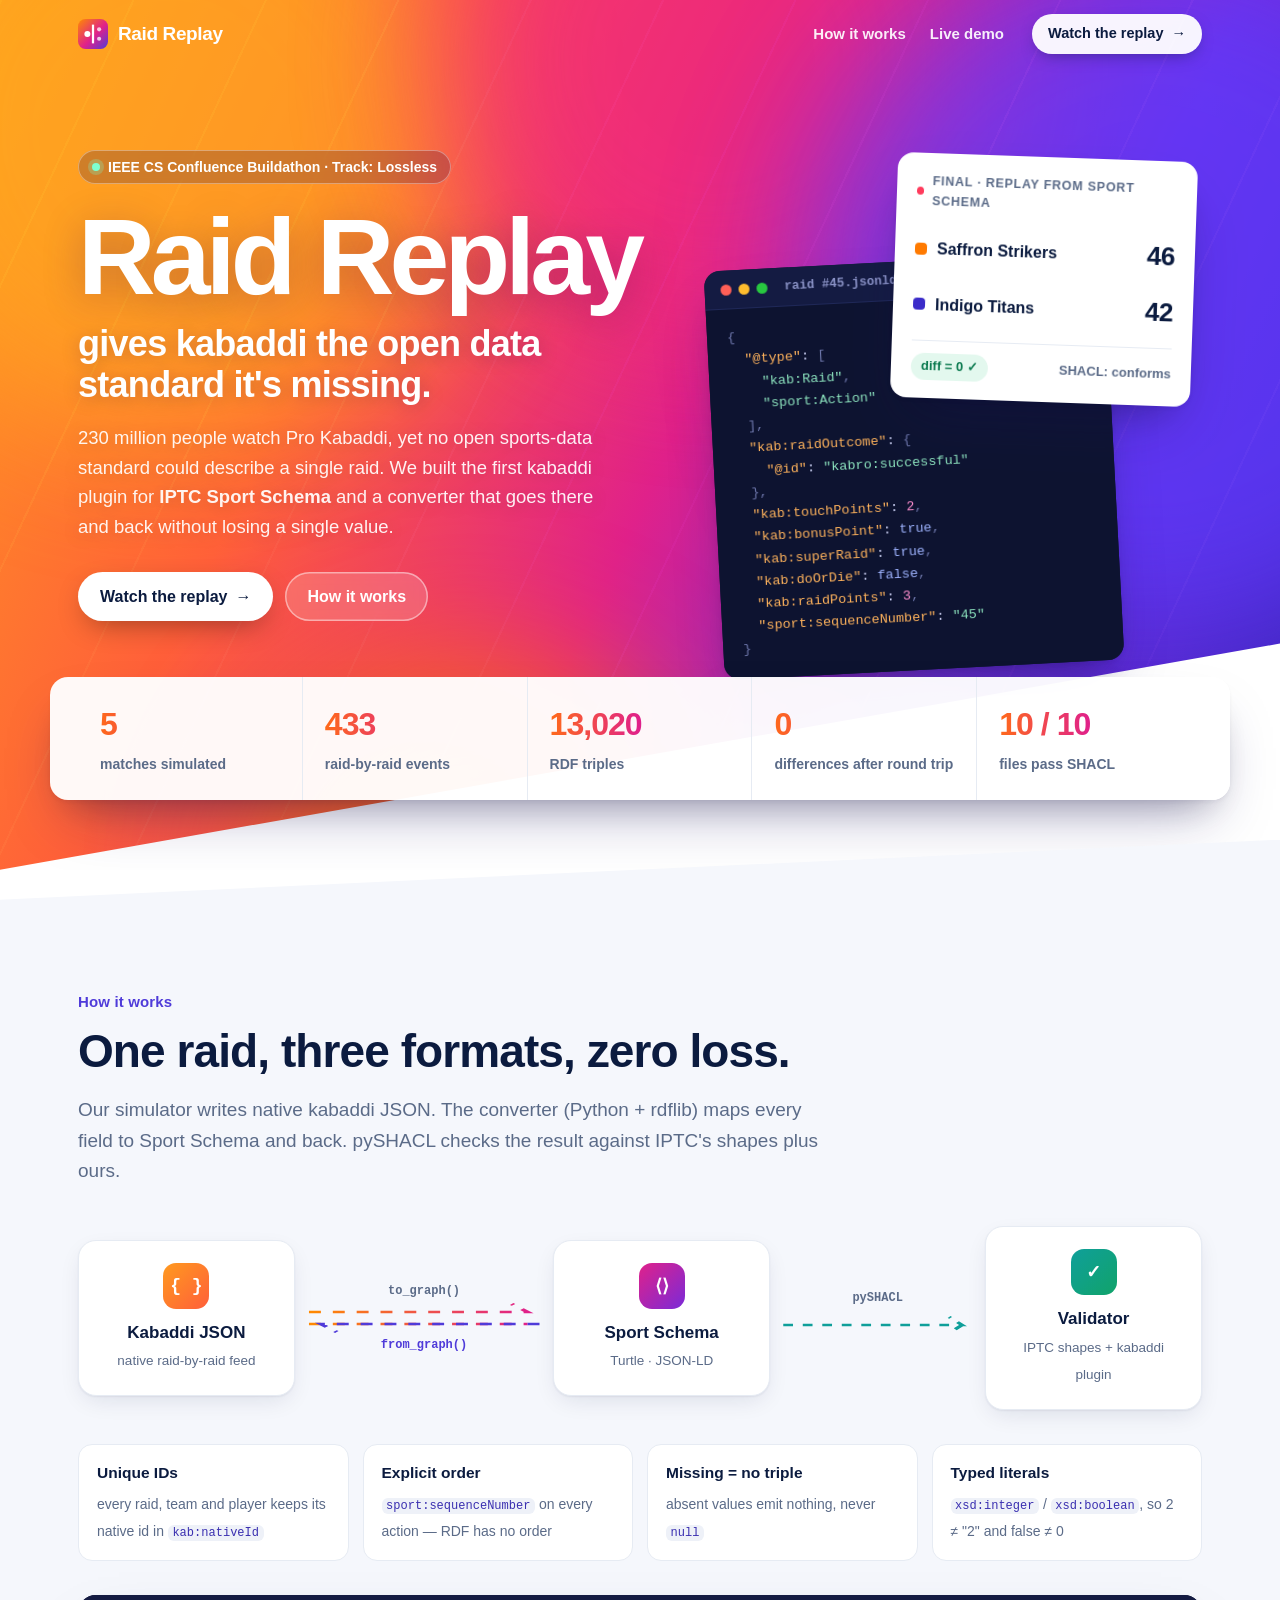
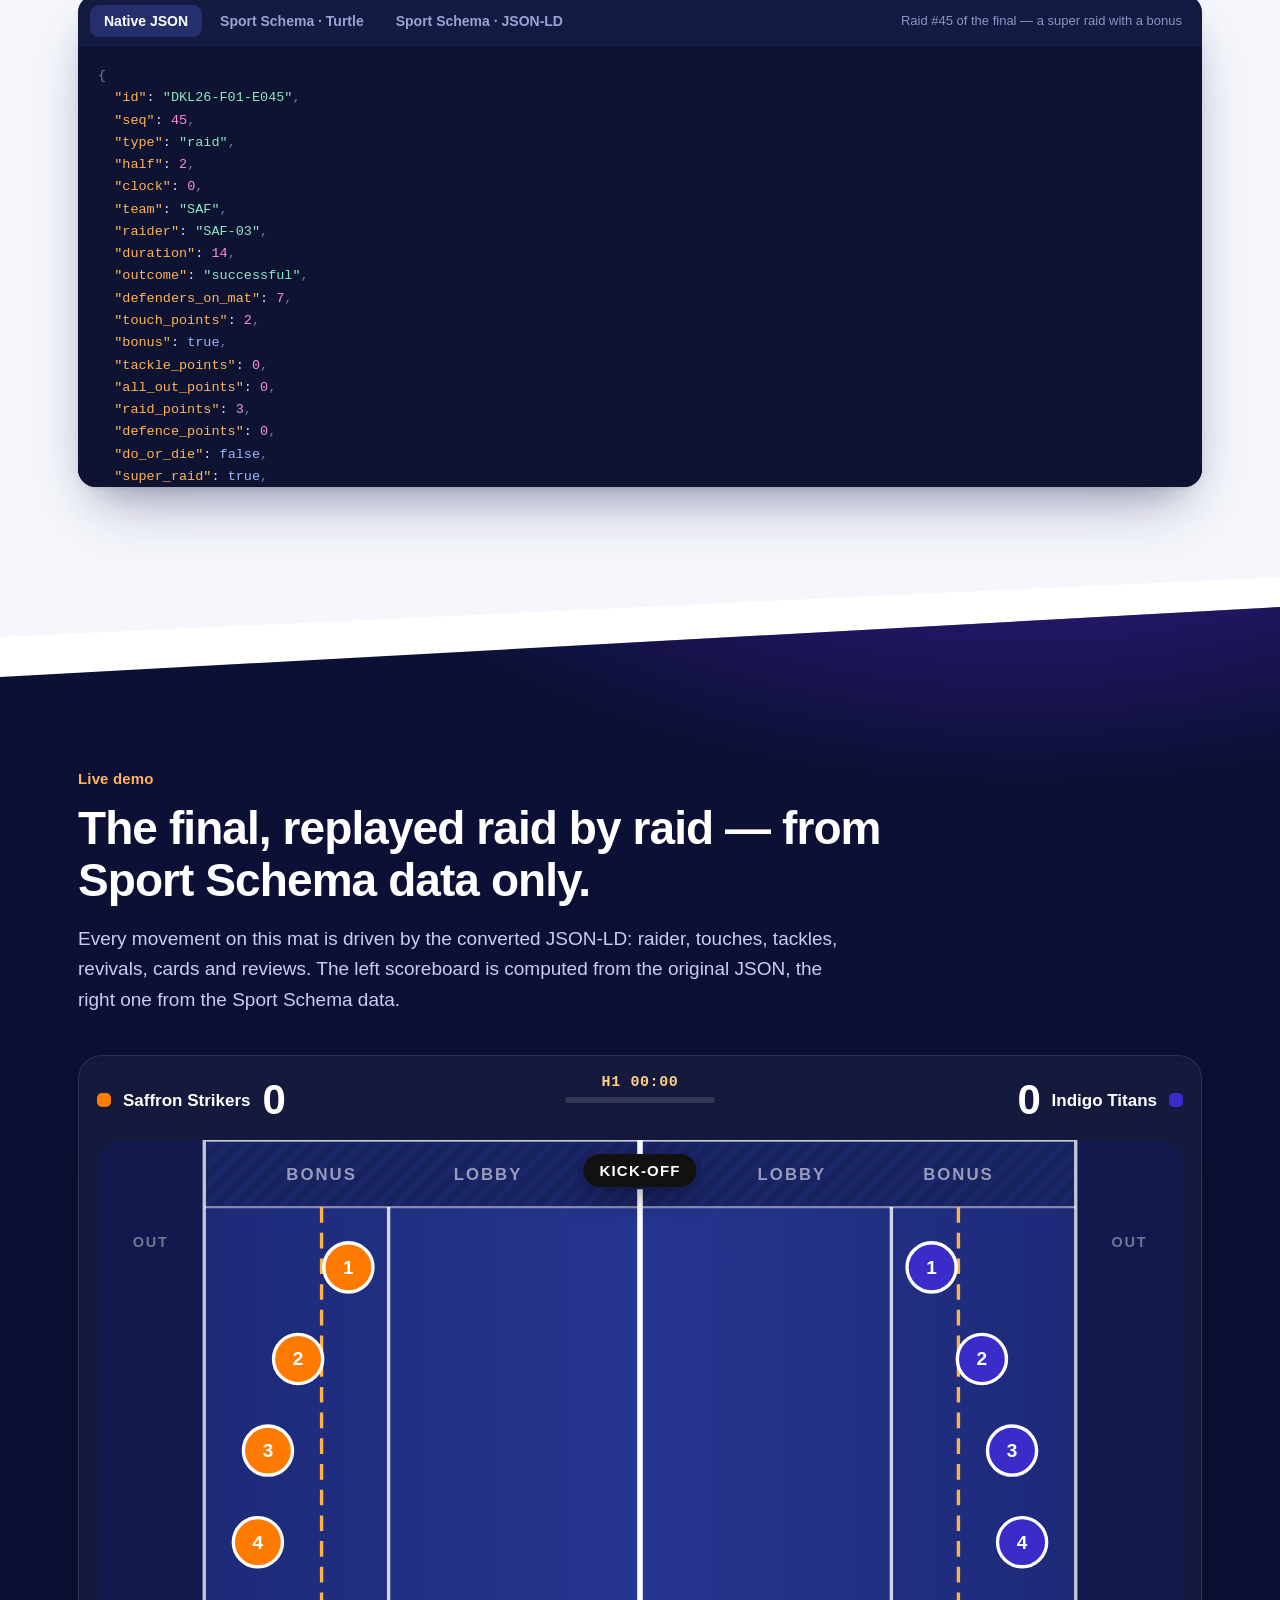
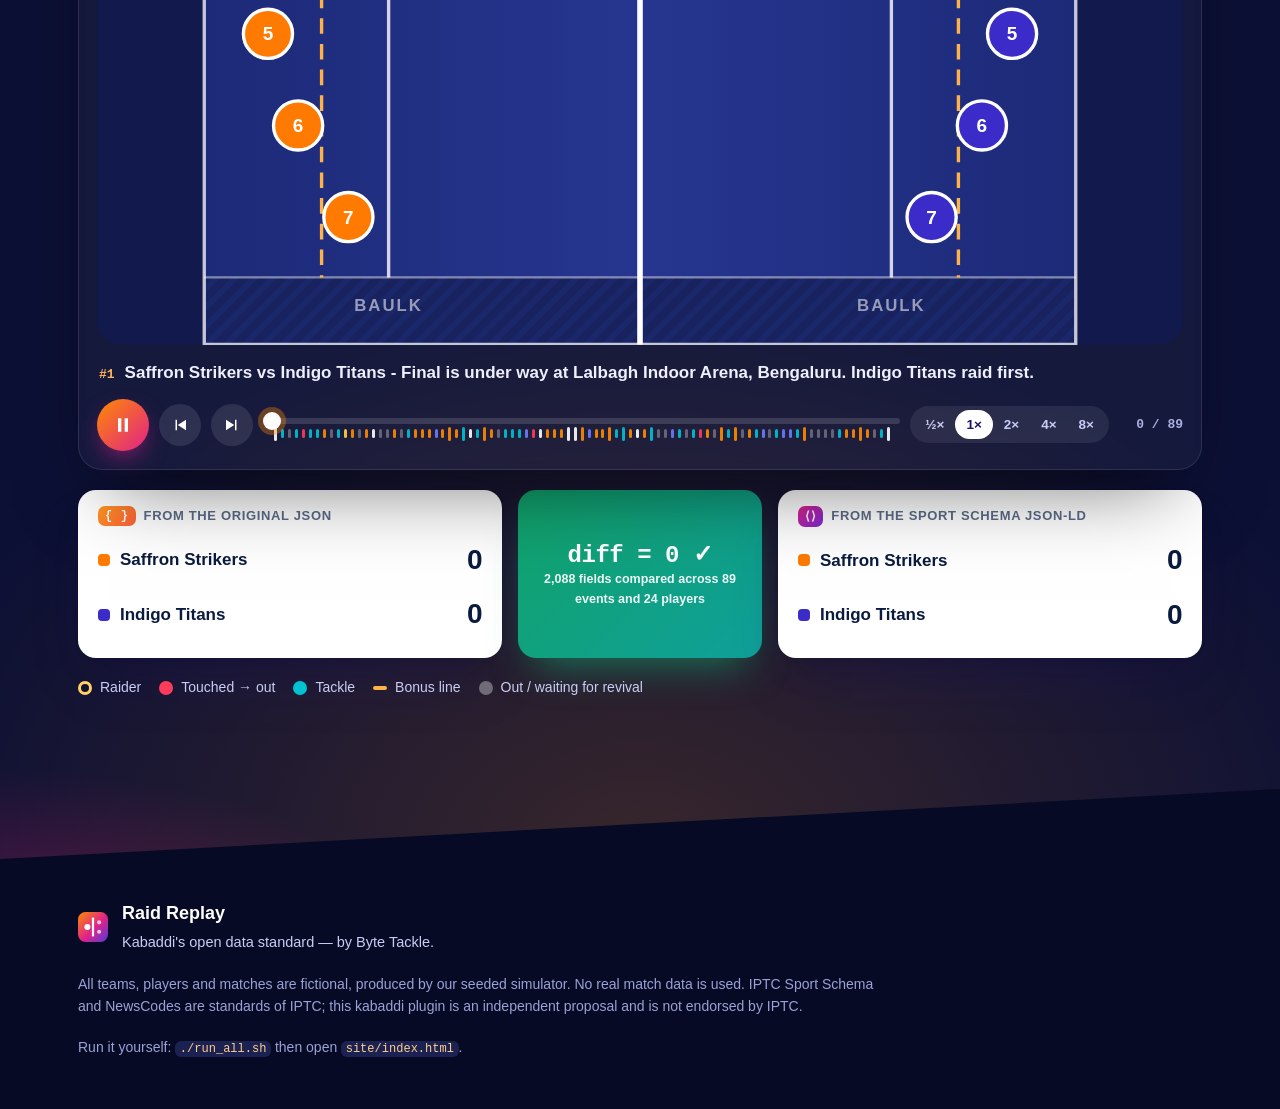
==== commit 22ce26fe: "Simplify website: keep hero, how it works and live demo Remove the gap, proof, bugs, users and team " ====
--- a/site/index.html
+++ b/site/index.html
@@ -107,8 +107,6 @@
 .code code{background:none;padding:0;color:inherit;font-size:inherit}
 .code .k{color:#ffb35c}.code .s{color:#8ee6c0}.code .n{color:#ff8fcf}.code .b{color:#9fb4ff}.code .p{color:#6f78ad}
 .code .iri{color:#7fc8ff}.code .kw{color:#ff79c6;font-weight:700}.code .q{color:#c3a6ff}.code .dt{color:#6f78ad}.code .c{color:#6f78ad;font-style:italic}
-.code .miss{background:#ff3b5c;color:#fff;border-radius:4px;padding:0 4px;margin-left:4px;font-weight:700}
-.code.sm{font-size:12.5px;padding:14px 16px;border-radius:12px;margin:14px 0;white-space:pre-wrap;word-break:break-all}
 
 /* ---------- sections ---------- */
 .sec{padding:110px 0;position:relative}
@@ -116,23 +114,6 @@
 .slant{clip-path:polygon(0 60px,100% 0,100% calc(100% - 60px),0 100%);padding:150px 0;margin:-30px 0}
 .reveal{opacity:0;transform:translateY(22px);transition:opacity .7s ease,transform .7s cubic-bezier(.2,.7,.2,1)}
 .reveal.in{opacity:1;transform:none}
-
-/* gap */
-.sports{display:grid;grid-template-columns:repeat(auto-fill,minmax(150px,1fr));gap:12px;margin-bottom:34px}
-.sport{display:flex;flex-direction:column;gap:2px;background:#fff;border:1px solid var(--line);border-radius:14px;padding:14px 16px;font-weight:650;box-shadow:0 1px 2px rgba(16,24,64,.04)}
-.sport .ic{font-size:22px;line-height:1;margin-bottom:6px}
-.sport small{font-size:12.5px;color:var(--ok);font-weight:650}
-.sport small::before{content:"✓ "}
-.sport.kabaddi{grid-column:span 2;background:linear-gradient(135deg,#fff7ef,#fff0f7);border:2px dashed var(--magenta);position:relative}
-.sport.kabaddi .kab-ic{color:var(--magenta)}
-.sport.kabaddi .was{color:var(--bad);text-decoration:line-through}
-.sport.kabaddi .was::before{content:"✕ "}
-.sport.kabaddi .now{color:var(--indigo);font-weight:750}
-.sport.kabaddi .now::before{content:"→ "}
-.gap-grid{display:grid;grid-template-columns:repeat(3,1fr);gap:20px}
-.gcard{background:#fff;border-radius:var(--r);padding:26px;box-shadow:var(--shadow);border:1px solid var(--line)}
-.gcard h3{margin-bottom:10px}
-.gcard p{margin:0;color:var(--muted);font-size:16px}
 
 /* how */
 .flow{display:grid;grid-template-columns:1fr 1.1fr 1fr .9fr 1fr;align-items:center;gap:10px;margin-bottom:34px}
@@ -251,64 +232,7 @@
 .lg-bonus{border-radius:2px!important;height:4px!important;background:#FFB347}
 .lg-out{background:rgba(255,255,255,.35)}
 
-/* ---------- proof ---------- */
-.kpis{display:grid;grid-template-columns:repeat(4,1fr);gap:16px;margin-bottom:26px}
-.kpi{background:#fff;border:1px solid var(--line);border-radius:var(--r);padding:20px 22px;box-shadow:var(--shadow)}
-.kpi b{display:block;font-size:34px;font-weight:850;letter-spacing:-.03em;color:var(--ink)}
-.kpi b.good{color:var(--ok)}
-.kpi span{color:var(--muted);font-size:14.5px;font-weight:600}
-.table-card{background:#fff;border:1px solid var(--line);border-radius:var(--r);box-shadow:var(--shadow);overflow:hidden;margin-bottom:26px}
-.table-scroll{overflow-x:auto}
-table.results{border-collapse:collapse;width:100%;font-size:13.5px;min-width:900px}
-.results th{text-align:left;font-size:11px;text-transform:uppercase;letter-spacing:.04em;color:var(--muted);font-weight:750;padding:12px 8px;background:#fafbfe;border-bottom:1px solid var(--line);vertical-align:bottom;line-height:1.25}
-.results td{padding:12px 8px;border-bottom:1px solid var(--line);font-variant-numeric:tabular-nums;white-space:nowrap}
-.results tr:last-child td{border-bottom:0}
-.results td.num{text-align:right}.results th.num{text-align:right}
-.results .m{white-space:normal;min-width:220px}.results .m b{display:block}.results .m span{font-size:12.5px;color:var(--muted)}
-.pill{display:inline-block;border-radius:999px;padding:3px 10px;font-weight:750;font-size:12.5px}
-.pill.ok{background:#e3f8ee;color:#0b7a4f}.pill.bad{background:#fde8e8;color:#b4233a}
-.neg-grid{display:grid;grid-template-columns:1fr 1fr;gap:20px}
-.neg{background:#fff;border:1px solid var(--line);border-radius:var(--r);padding:26px;box-shadow:var(--shadow)}
-.neg-wide{grid-column:1/-1}
-.neg h3{display:flex;align-items:center;gap:10px;margin-bottom:8px}
-.neg-ic{width:30px;height:30px;border-radius:9px;display:grid;place-items:center;color:#fff;background:linear-gradient(135deg,#e5484d,#e0218a);font-size:15px;flex:none}
-.neg p{color:var(--muted);margin:0 0 14px;font-size:15.5px}
-.neg ul{list-style:none;margin:0;padding:0}
-.neg li{display:flex;gap:12px;padding:10px 0;border-top:1px solid var(--line);font-size:15px;align-items:flex-start}
-.neg li .chk{flex:none;width:22px;height:22px;border-radius:50%;background:var(--ok);color:#fff;display:grid;place-items:center;font-size:12px;font-weight:900;margin-top:1px}
-.neg li small{display:block;color:var(--muted);font-size:13px;font-family:var(--mono);margin-top:2px;white-space:normal;word-break:break-word}
-.bars{display:grid;gap:8px}
-.bar{display:grid;grid-template-columns:170px 1fr 70px;align-items:center;gap:12px;font-size:14px}
-.bar .track{height:12px;background:#f0f2f8;border-radius:9px;overflow:hidden}
-.bar .fill{height:100%;background:linear-gradient(90deg,#e5484d,#e0218a);border-radius:9px;width:0;transition:width 1.2s cubic-bezier(.2,.7,.2,1)}
-.bar .v{font-weight:750;text-align:right;font-variant-numeric:tabular-nums}
-
-/* ---------- bugs ---------- */
-.bug-grid{display:grid;grid-template-columns:repeat(3,1fr);gap:20px}
-.bug{background:#fff;border-radius:var(--r);padding:26px;box-shadow:var(--shadow);border:1px solid var(--line);position:relative;overflow:hidden}
-.bug-n{font:800 13px var(--mono);color:#fff;background:linear-gradient(135deg,#ff8a00,#e0218a);display:inline-block;padding:4px 9px;border-radius:8px;margin-bottom:14px}
-.bug h3{margin-bottom:10px}
-.bug p{color:var(--muted);font-size:15.5px;margin:0 0 10px}
-.bug p b{color:var(--ink)}
-.bug .fix{color:var(--ink2);background:#f2fbf6;border-radius:10px;padding:10px 12px;font-size:14.5px;margin:12px 0 0}
-.bug .fix b{color:var(--ok)}
-
-/* ---------- users / team ---------- */
-.use-grid{display:grid;grid-template-columns:repeat(4,1fr);gap:20px}
-.use{background:#fff;border:1px solid var(--line);border-radius:var(--r);padding:26px;box-shadow:var(--shadow);transition:transform .25s,box-shadow .25s}
-.use:hover{transform:translateY(-4px);box-shadow:var(--shadow-lg)}
-.use-ic{width:50px;height:50px;border-radius:14px;display:grid;place-items:center;font-size:24px;margin-bottom:16px}
-.ic1{background:#fff1e3}.ic2{background:#ffe7f3}.ic3{background:#ece9ff}.ic4{background:#e2f7f6}
-.use h3{margin-bottom:8px}
-.use p{color:var(--muted);font-size:15.5px;margin:0}
-.team-grid{display:grid;grid-template-columns:repeat(4,1fr);gap:20px}
-.member{background:#fff;border-radius:var(--r);padding:26px 22px;text-align:center;box-shadow:var(--shadow);border:1px solid var(--line)}
-.av{width:72px;height:72px;border-radius:50%;margin:0 auto 14px;display:grid;place-items:center;color:#fff;font-weight:800;font-size:22px;letter-spacing:.02em}
-.av1{background:linear-gradient(135deg,#ff9a1f,#ff5f3a)}.av2{background:linear-gradient(135deg,#e0218a,#ff6a9a)}
-.av3{background:linear-gradient(135deg,#4f3bd9,#9b6bff)}.av4{background:linear-gradient(135deg,#0f9f9a,#3bd1a0)}
-.member b{display:block;font-size:17px}
-.member span{font:600 13.5px var(--mono);color:var(--muted)}
-.foot{background:#0c1035;color:#c9cdf5;padding:120px 0 50px;margin-top:-60px}
+.foot{background:#070a24;color:#c9cdf5;padding:120px 0 50px;margin-top:-80px}   /* tucks under the demo's 70px bottom slant */
 .foot-in{display:grid;gap:18px}
 .foot-brand{display:flex;gap:14px;align-items:center}
 .foot-brand b{display:block;color:#fff;font-size:18px}
@@ -325,9 +249,7 @@
   .flow{grid-template-columns:1fr;gap:6px}
   .pipe{height:56px}.pipe svg{transform:rotate(90deg);width:56px;margin:0 auto}
   .pipe-l{display:none}
-  .rules,.kpis{grid-template-columns:repeat(2,1fr)}
-  .gap-grid,.bug-grid{grid-template-columns:1fr 1fr}
-  .use-grid,.team-grid{grid-template-columns:1fr 1fr}
+  .rules{grid-template-columns:repeat(2,1fr)}
   .stats{grid-template-columns:repeat(3,1fr)}
   .stat:nth-child(3){border-right:0}
   .stat:nth-child(n+4){border-top:1px solid var(--line)}
@@ -340,8 +262,6 @@
   .hero-visual{height:250px}
   .score-card{width:min(300px,92%);right:auto;left:4%;top:20px;padding:14px 16px}
   .code-card{display:none}
-  .team-grid{grid-template-columns:1fr 1fr!important}
-  .member{padding:20px 12px}.member b{font-size:15px}.av{width:58px;height:58px;font-size:18px}
   .code{font-size:12px;padding:14px}
   .stats{grid-template-columns:1fr 1fr;margin-top:34px}
   .stat{padding:16px;border-right:1px solid var(--line)!important;border-top:1px solid var(--line)}
@@ -353,10 +273,7 @@
   .slant{padding:110px 0;clip-path:polygon(0 30px,100% 0,100% calc(100% - 30px),0 100%)}
   .demo{padding:110px 0;clip-path:polygon(0 36px,100% 0,100% calc(100% - 36px),0 100%)}
   .intro{font-size:17px}
-  .gap-grid,.bug-grid,.use-grid,.team-grid,.neg-grid,.rules{grid-template-columns:1fr}
-  .kpis{grid-template-columns:1fr 1fr}
-  .sport.kabaddi{grid-column:1/-1}
-  .sports{grid-template-columns:1fr 1fr}
+  .rules{grid-template-columns:1fr}
   .tab-note{display:none}
   .tab-bar button{padding:7px 10px;font-size:13px}
   .mat-wrap{padding:10px;border-radius:18px}
@@ -373,7 +290,6 @@
   .evcount{margin-left:auto}
   .boards{grid-template-columns:1fr}
   .diff-badge{min-width:0}
-  .bar{grid-template-columns:110px 1fr 54px;font-size:12.5px}
   .legend{gap:12px;font-size:13px}
 }
 @media (prefers-reduced-motion:reduce){
@@ -394,7 +310,7 @@
       <span>Raid Replay</span>
     </a>
     <nav class="links" aria-label="Sections">
-      <a href="#gap">The gap</a><a href="#how">How it works</a><a href="#demo">Live demo</a><a href="#proof">Proof</a><a href="#bugs">Bugs we found</a><a href="#team">Team</a>
+      <a href="#how">How it works</a><a href="#demo">Live demo</a>
     </nav>
     <a class="btn btn-sm btn-dark" href="#demo">Watch the replay <span class="arr">→</span></a>
   </div>
@@ -416,7 +332,7 @@
       <p class="sub">230 million people watch Pro Kabaddi, yet no open sports-data standard could describe a single raid. We built the first kabaddi plugin for <strong>IPTC Sport Schema</strong> and a converter that goes there and back without losing a single value.</p>
       <div class="cta">
         <a class="btn btn-light" href="#demo">Watch the replay <span class="arr">→</span></a>
-        <a class="btn btn-ghost" href="#proof">See the proof</a>
+        <a class="btn btn-ghost" href="#how">How it works</a>
       </div>
     </div>
     <div class="hero-visual" aria-hidden="true">
@@ -447,35 +363,6 @@
     </div>
   </div>
   <div class="wrap stats" id="stats"></div>
-</section>
-
-<!-- ============================== THE GAP ============================== -->
-<section class="sec" id="gap">
-  <div class="wrap">
-    <p class="eyebrow">The gap</p>
-    <h2>Ten sports have a data plugin. Kabaddi had a news label.</h2>
-    <p class="intro">IPTC Sport Schema is the open, RDF-based sports-data standard from the news-standards body IPTC. Its ontology ships statistics plugins for ten sports. In every IPTC standard, kabaddi existed only as a topic tag for news stories — <code>medtop:20000978</code> — with no way to say who raided, who tackled, or how a point was scored.</p>
-    <div class="sports reveal">
-      <div class="sport"><span class="ic">⚽</span>Soccer<small>plugin</small></div>
-      <div class="sport"><span class="ic">🎾</span>Tennis<small>plugin</small></div>
-      <div class="sport"><span class="ic">🏉</span>Rugby<small>plugin</small></div>
-      <div class="sport"><span class="ic">⛳</span>Golf<small>plugin</small></div>
-      <div class="sport"><span class="ic">🎮</span>Esports<small>plugin</small></div>
-      <div class="sport"><span class="ic">🏀</span>Basketball<small>plugin</small></div>
-      <div class="sport"><span class="ic">⚾</span>Baseball<small>plugin</small></div>
-      <div class="sport"><span class="ic">🏈</span>American football<small>plugin</small></div>
-      <div class="sport"><span class="ic">🏐</span>Volleyball<small>plugin</small></div>
-      <div class="sport"><span class="ic">🏎️</span>Motor racing<small>plugin</small></div>
-      <div class="sport kabaddi"><span class="ic kab-ic">
-        <svg viewBox="0 0 24 24" width="22" height="22" aria-hidden="true"><path d="M12 3v18" stroke="currentColor" stroke-width="2"/><circle cx="7" cy="12" r="2.6" fill="currentColor"/><circle cx="17" cy="8" r="1.8" fill="currentColor" opacity=".7"/><circle cx="17" cy="16" r="1.8" fill="currentColor" opacity=".7"/></svg>
-      </span>Kabaddi<small class="was">was: news label only</small><small class="now">now: Raid Replay plugin</small></div>
-    </div>
-    <div class="gap-grid">
-      <div class="gcard reveal"><h3>Closed by design</h3><p>Sport Schema only accepts pre-approved properties on a play. Golf got in by being added to that list. So a kabaddi plugin has to extend the allowed list — not just invent new words.</p></div>
-      <div class="gcard reveal"><h3>Our plugin</h3><p>A small Turtle ontology (raid, card, review, substitution + 40 properties + 4 code lists) and SHACL shapes that extend IPTC's closed shapes and encode the rules of the game.</p></div>
-      <div class="gcard reveal"><h3>Lossless, provably</h3><p>Five simulated matches go JSON → Turtle / JSON-LD → JSON with zero differences, pass IPTC's own validator, and fail it without our plugin.</p></div>
-    </div>
-  </div>
 </section>
 
 <!-- ============================== HOW IT WORKS ============================== -->
@@ -744,118 +631,6 @@
   </div>
 </section>
 
-<!-- ============================== PROOF ============================== -->
-<section class="sec" id="proof">
-  <div class="wrap">
-    <p class="eyebrow">Proof</p>
-    <h2>Zero differences. Every file valid. And it isn't a fake pass.</h2>
-    <p class="intro">All numbers below are computed by our test suite (<code>pytest</code>) and proof script from the files in <code>data/</code>.</p>
-    <div class="kpis reveal" id="kpis"></div>
-    <div class="table-card reveal">
-      <div class="table-scroll">
-        <table class="results" id="resultsTable"></table>
-      </div>
-    </div>
-    <div class="neg-grid">
-      <div class="neg reveal">
-        <h3><span class="neg-ic">≠</span> The diff catches every corruption</h3>
-        <p>We break the converted final on purpose and convert it back. DeepDiff must report a difference.</p>
-        <ul id="negDiff"></ul>
-      </div>
-      <div class="neg reveal">
-        <h3><span class="neg-ic">✕</span> The validator rejects bad kabaddi</h3>
-        <p>Each corruption must fail SHACL validation, with a message saying why.</p>
-        <ul id="negVal"></ul>
-      </div>
-      <div class="neg neg-wide reveal">
-        <h3><span class="neg-ic">🔒</span> Without our plugin, IPTC's own checker rejects every file</h3>
-        <p id="strictText">IPTC's shapes are closed. Remove the kabaddi plugin and every one of the 10 files fails.</p>
-        <div class="bars" id="strictBars"></div>
-      </div>
-    </div>
-  </div>
-</section>
-
-<!-- ============================== BUGS ============================== -->
-<section class="sec sec-tint slant" id="bugs">
-  <div class="wrap">
-    <p class="eyebrow">Bugs we found in the standard</p>
-    <h2>IPTC's files didn't load as shipped. We patched them in a few lines — in memory, never on disk.</h2>
-    <p class="intro">We use the official files from IPTC's GitHub repository (Sport Schema 1.1). These are the problems we hit, and our workaround for each (<code>iptc/loader.py</code>).</p>
-    <div class="bug-grid">
-      <article class="bug reveal">
-        <div class="bug-n">01</div>
-        <h3>Missing full stop in vocabulary files</h3>
-        <p><b id="bugVocab">15 of 17</b> NewsCodes vocabulary files end an <code>@prefix</code> line without the terminating “.”, so no strict Turtle parser can read them.</p>
-        <pre class="code sm"><code><span class="kw">@prefix</span> <span class="q">spct:</span>	<span class="iri">&lt;…/newscodes/spct/&gt;</span><span class="miss">.</span> <span class="c">&larr; this full stop is missing</span></code></pre>
-        <p class="fix"><b>Fix:</b> one regex adds the “ .” on load.</p>
-      </article>
-      <article class="bug reveal">
-        <div class="bug-n">02</div>
-        <h3>Shapes only Apache Jena tolerates</h3>
-        <p><b id="bugLenient">6</b> shapes use <code>sh:ignoredProperties</code> without <code>sh:closed true</code>. The SHACL spec forbids that; Jena ignores it, pySHACL refuses to load the shapes at all.</p>
-        <pre class="code sm"><code><span class="q">sport:CompetitionShape</span>
-  <span class="c"># sh:closed true;</span>
-  <span class="k">sh:ignoredProperties</span> ( rdf:type rdfs:label ) ;</code></pre>
-        <p class="fix"><b>Fix:</b> drop <code>sh:ignoredProperties</code> on non-closed shapes (it has no effect there).</p>
-      </article>
-      <article class="bug reveal">
-        <div class="bug-n">03</div>
-        <h3>Shapes that are referenced but never defined</h3>
-        <p><code>sh:node</code> points at <b id="bugUndef">4</b> shapes that don't exist, e.g. <code id="bugUndefList">NewsCodesSportEventStatusShape</code>. Any event with a status fails to validate.</p>
-        <p class="fix"><b>Fix:</b> define the four missing shapes, modelled on their siblings.</p>
-      </article>
-      <article class="bug reveal">
-        <div class="bug-n">04</div>
-        <h3>A one-letter SKOS typo</h3>
-        <p>The vocabularies use <code>skos:HasTopConcept</code> (<b id="bugTop">228</b> times). The SKOS property is <code>skos:hasTopConcept</code>, so tools never see the top concepts.</p>
-        <p class="fix"><b>Fix:</b> add the correctly-cased triple alongside each one.</p>
-      </article>
-      <article class="bug reveal">
-        <div class="bug-n">05</div>
-        <h3>A validator built around one data file</h3>
-        <p>IPTC's script <code>cat</code>s the ontology, all vocabularies and the data into one temporary file, because Jena's <code>shacl</code> tool accepts a single data file.</p>
-        <p class="fix"><b>Fix:</b> merge the graphs in Python and call pySHACL directly.</p>
-      </article>
-      <article class="bug reveal">
-        <div class="bug-n">06</div>
-        <h3>Numbers typed as strings</h3>
-        <p>IPTC's shapes require <code>xsd:string</code> for <code>sport:score</code>, <code>sport:sequenceNumber</code> and <code>sport:uniformNumberEvent</code> — the exact 2 vs “2” trap.</p>
-        <p class="fix"><b>Fix:</b> we obey IPTC's shapes and convert those three back to integers through an explicit table; every kabaddi number is a real <code>xsd:integer</code>.</p>
-      </article>
-    </div>
-  </div>
-</section>
-
-<!-- ============================== WHO USES IT ============================== -->
-<section class="sec" id="users">
-  <div class="wrap">
-    <p class="eyebrow">Who uses it</p>
-    <h2>One open format, many kabaddi products.</h2>
-    <div class="use-grid">
-      <div class="use reveal"><div class="use-ic ic1">📰</div><h3>Sports news sites</h3><p>Newsrooms already speak IPTC. Live raid-by-raid feeds can drop straight into their existing Sport Schema pipelines.</p></div>
-      <div class="use reveal"><div class="use-ic ic2">🏆</div><h3>Fantasy apps</h3><p>Touch points, bonuses, tackles and super raids per player — the exact numbers fantasy scoring needs, in a typed, validated format.</p></div>
-      <div class="use reveal"><div class="use-ic ic3">📊</div><h3>Analysts &amp; coaches</h3><p>Query every do-or-die raid or every super tackle across seasons with SPARQL instead of scraping scorecards.</p></div>
-      <div class="use reveal"><div class="use-ic ic4">🌍</div><h3>Other leagues</h3><p>British Kabaddi League, the Kabaddi World Cup and grassroots leagues can publish in the same open format — no vendor lock-in.</p></div>
-    </div>
-  </div>
-</section>
-
-<!-- ============================== TEAM ============================== -->
-<section class="sec sec-tint slant" id="team">
-  <div class="wrap">
-    <p class="eyebrow">Team Byte Tackle</p>
-    <h2>Built in a day at PES University.</h2>
-    <p class="intro">IEEE CS Confluence Buildathon · Sunday 25 October 2026 · Track: <b>Lossless – Bridging systems and formats</b></p>
-    <div class="team-grid">
-      <div class="member reveal"><div class="av av1">PM</div><b>P Manas Siddhardha</b><span>PES1UG24AM186</span></div>
-      <div class="member reveal"><div class="av av2">RK</div><b>Rohith Karning</b><span>PES1UG24AM229</span></div>
-      <div class="member reveal"><div class="av av3">SB</div><b>S Bhuvanashree</b><span>PES1UG24AM235</span></div>
-      <div class="member reveal"><div class="av av4">PH</div><b>Pabbisetty Harshitha Sai</b><span>PES1UG24AM182</span></div>
-    </div>
-  </div>
-</section>
-
 </main>
 
 <footer class="foot">
@@ -1024,7 +799,7 @@
   var SC_LD = runningScores(EV, HOME.id);
 
   /* =====================================================================
-     2. Page furniture: nav, reveal, tabs, stats, proof, bugs
+     2. Page furniture: nav, reveal, tabs, hero stats
      ===================================================================== */
   var nav = $('#nav');
   var onScroll = function () { nav.classList.toggle('scrolled', window.scrollY > 40); };
@@ -1050,58 +825,11 @@
   var sum = function (k) { return MS.reduce(function (s, m) { return s + m[k]; }, 0); };
   var totalDiff = sum('diff_turtle') + sum('diff_jsonld');
   var validFiles = MS.reduce(function (s, m) { return s + (m.valid_turtle ? 1 : 0) + (m.valid_jsonld ? 1 : 0); }, 0);
-  var negAll = R.negative_diff.length + R.negative_validator.length;
-  var negCaught = R.negative_diff.filter(function (x) { return x.caught; }).length + R.negative_validator.filter(function (x) { return x.rejected; }).length;
-  var pt = R.pytest || {};
 
   $('#stats').innerHTML = [
     [MS.length, 'matches simulated'], [fmt(sum('events')), 'raid-by-raid events'], [fmt(sum('triples')), 'RDF triples'],
     [totalDiff, 'differences after round trip'], [validFiles + ' / ' + MS.length * 2, 'files pass SHACL']
   ].map(function (s) { return '<div class="stat"><b>' + s[0] + '<\/b><span>' + s[1] + '<\/span><\/div>'; }).join('');
-
-  $('#kpis').innerHTML = [
-    ['<b class="good">' + totalDiff + '<\/b>', 'DeepDiff differences (5 matches × 2 formats)'],
-    ['<b class="good">' + validFiles + '/' + MS.length * 2 + '<\/b>', 'files conform to IPTC + kabaddi shapes'],
-    ['<b class="good">' + (pt.tests ? pt.passed + '/' + pt.tests : '—') + '<\/b>', 'pytest tests passing'],
-    ['<b class="good">' + negCaught + '/' + negAll + '<\/b>', 'deliberate corruptions caught']
-  ].map(function (k) { return '<div class="kpi">' + k[0] + '<span>' + k[1] + '<\/span><\/div>'; }).join('');
-
-  var pill = function (ok, y, n) { return '<span class="pill ' + (ok ? 'ok' : 'bad') + '">' + (ok ? y : n) + '<\/span>'; };
-  var head = ['Match', 'Score', 'Events', 'Raids', 'Do-or-die', 'Super tackles', 'Super raids', 'All-outs', 'Bonus', 'Cards', 'Reviews', 'Subs', 'Triples', 'Diff (TTL)', 'Diff (JSON-LD)', 'Validation'];
-  $('#resultsTable').innerHTML = '<thead><tr>' + head.map(function (h, i) { return '<th class="' + (i > 1 && i < 15 ? 'num' : '') + '">' + h + '<\/th>'; }).join('') + '<\/tr><\/thead><tbody>' +
-    MS.map(function (m) {
-      return '<tr><td class="m"><b>' + esc(m.title) + '<\/b><span>' + esc(m.purpose) + '<\/span><\/td><td>' + m.score + '<\/td>' +
-        ['events', 'raids', 'do_or_die', 'super_tackles', 'super_raids', 'all_outs', 'bonus', 'cards', 'reviews', 'substitutions'].map(function (k) { return '<td class="num">' + m[k] + '<\/td>'; }).join('') +
-        '<td class="num">' + fmt(m.triples) + '<\/td><td class="num">' + pill(m.diff_turtle === 0, '0', m.diff_turtle) + '<\/td><td class="num">' + pill(m.diff_jsonld === 0, '0', m.diff_jsonld) + '<\/td>' +
-        '<td>' + pill(m.valid_turtle && m.valid_jsonld, 'pass ✓', 'fail') + '<\/td><\/tr>';
-    }).join('') + '<\/tbody>';
-
-  $('#negDiff').innerHTML = R.negative_diff.map(function (x) {
-    return '<li><span class="chk">' + (x.caught ? '✓' : '!') + '<\/span><div>' + esc(x.name) + '<small>caught as: ' + esc(x.diff.join(', ')) + '<\/small><\/div><\/li>';
-  }).join('');
-  $('#negVal').innerHTML = R.negative_validator.map(function (x) {
-    return '<li><span class="chk">' + (x.rejected ? '✓' : '!') + '<\/span><div>' + esc(x.name) + '<small>' + esc(x.message) + '<\/small><\/div><\/li>';
-  }).join('');
-  var maxV = Math.max.apply(null, MS.map(function (m) { return m.no_plugin_violations; }));
-  var minV = Math.min.apply(null, MS.map(function (m) { return m.no_plugin_violations; }));
-  $('#strictText').textContent = 'IPTC’s Action, Event, Team and Athlete shapes are closed. Remove the kabaddi plugin and every file fails with ' +
-    fmt(minV) + '–' + fmt(maxV) + ' violations ("Node is closed. It cannot have value …"). With the plugin: 0.';
-  $('#strictBars').innerHTML = MS.map(function (m) {
-    return '<div class="bar"><span>' + esc(m.file.replace(/^match\d_/, '').replace(/_/g, ' ')) + '<\/span><div class="track"><div class="fill" data-w="' + (100 * m.no_plugin_violations / maxV) + '"><\/div><\/div><span class="v">' + fmt(m.no_plugin_violations) + '<\/span><\/div>';
-  }).join('');
-  var bars = $('#strictBars');
-  var fillBars = function () { bars.querySelectorAll('.fill').forEach(function (f) { f.style.width = f.dataset.w + '%'; }); };
-  if ('IntersectionObserver' in window) {
-    var bo = new IntersectionObserver(function (es) { if (es[0].isIntersecting) { fillBars(); bo.disconnect(); } }, { threshold: 0.3 });
-    bo.observe(bars);
-  } else fillBars();
-
-  var B = R.iptc_bugs;
-  $('#bugVocab').textContent = B.vocab_files_unparseable.length + ' of ' + B.vocab_files;
-  $('#bugLenient').textContent = B.ignored_properties_on_open_shapes.length;
-  $('#bugUndef').textContent = B.undefined_shapes.length;
-  $('#bugUndefList').textContent = B.undefined_shapes.indexOf('NewsCodesSportEventStatusShape') >= 0 ? 'NewsCodesSportEventStatusShape' : B.undefined_shapes[0];
-  $('#bugTop').textContent = fmt(B.has_top_concept_miscased);
 
   /* hero score card counts up to the final score read from JSON-LD */
   (function () {
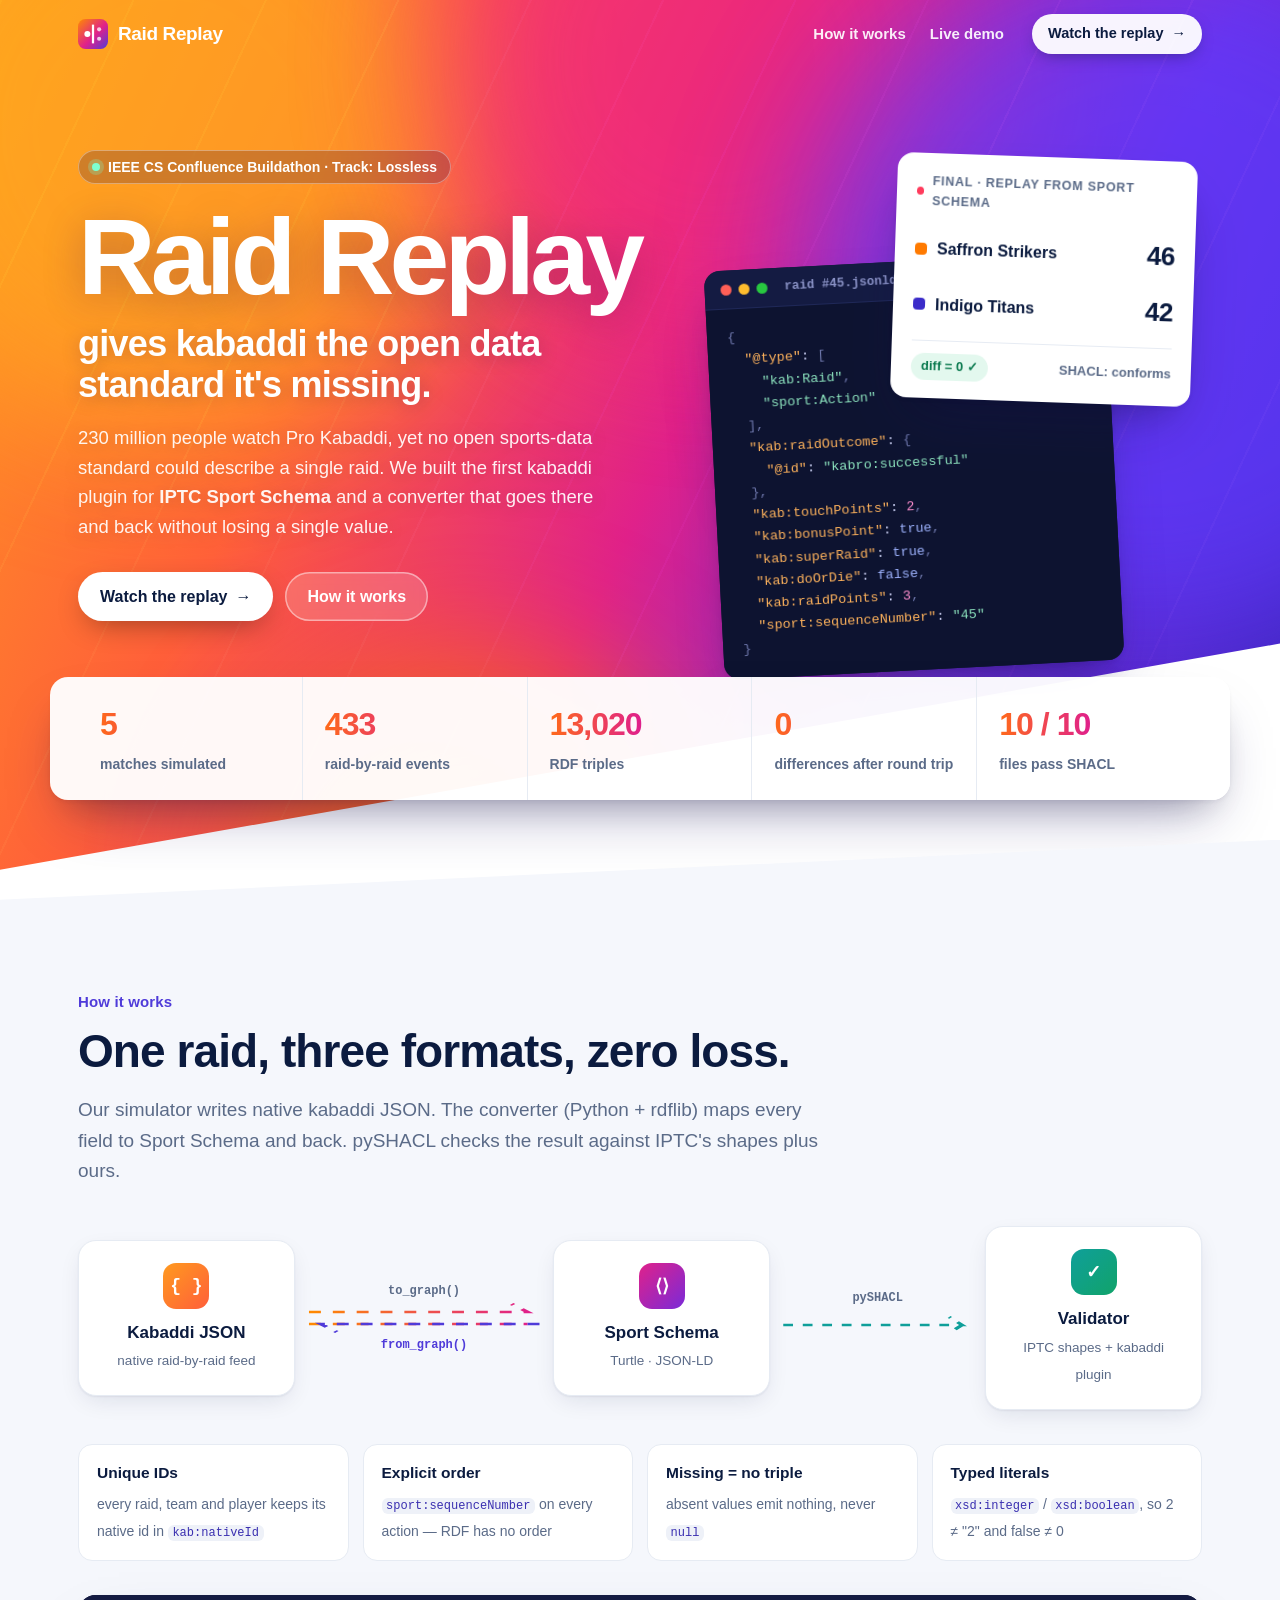
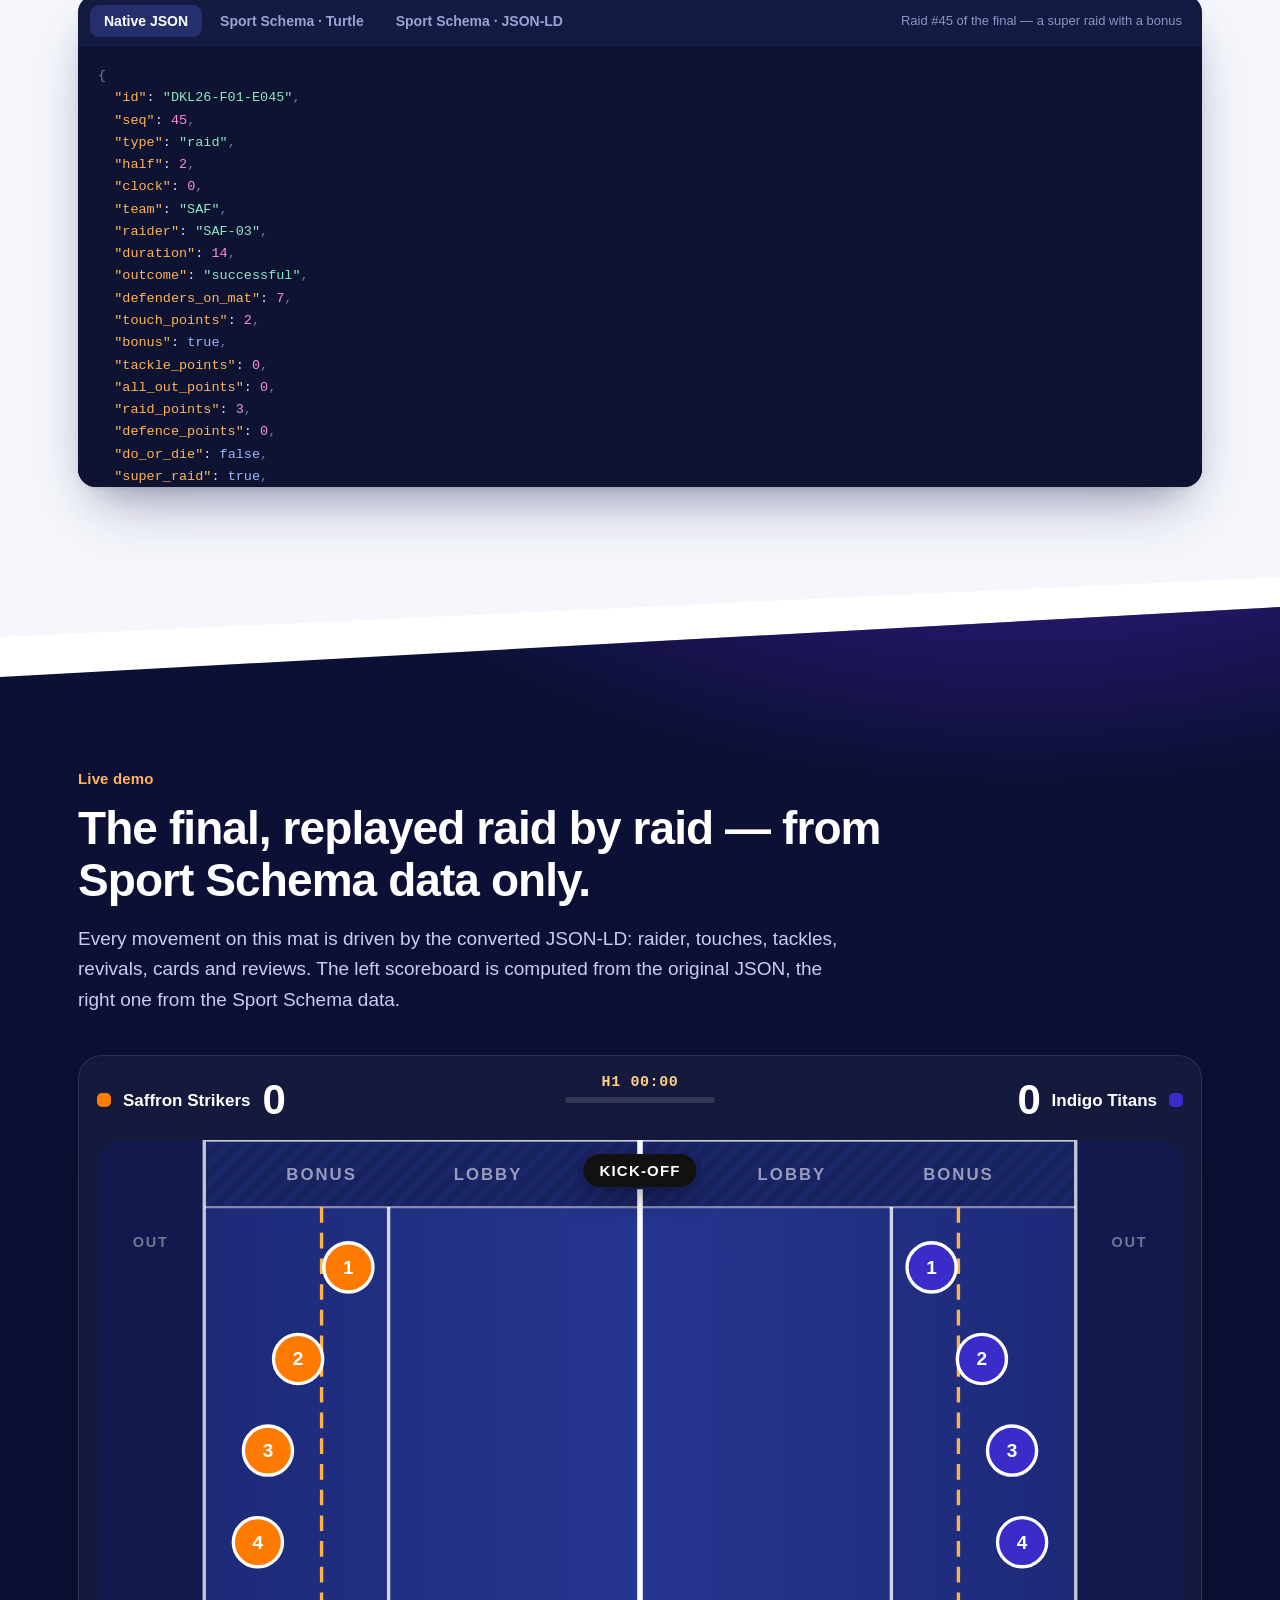
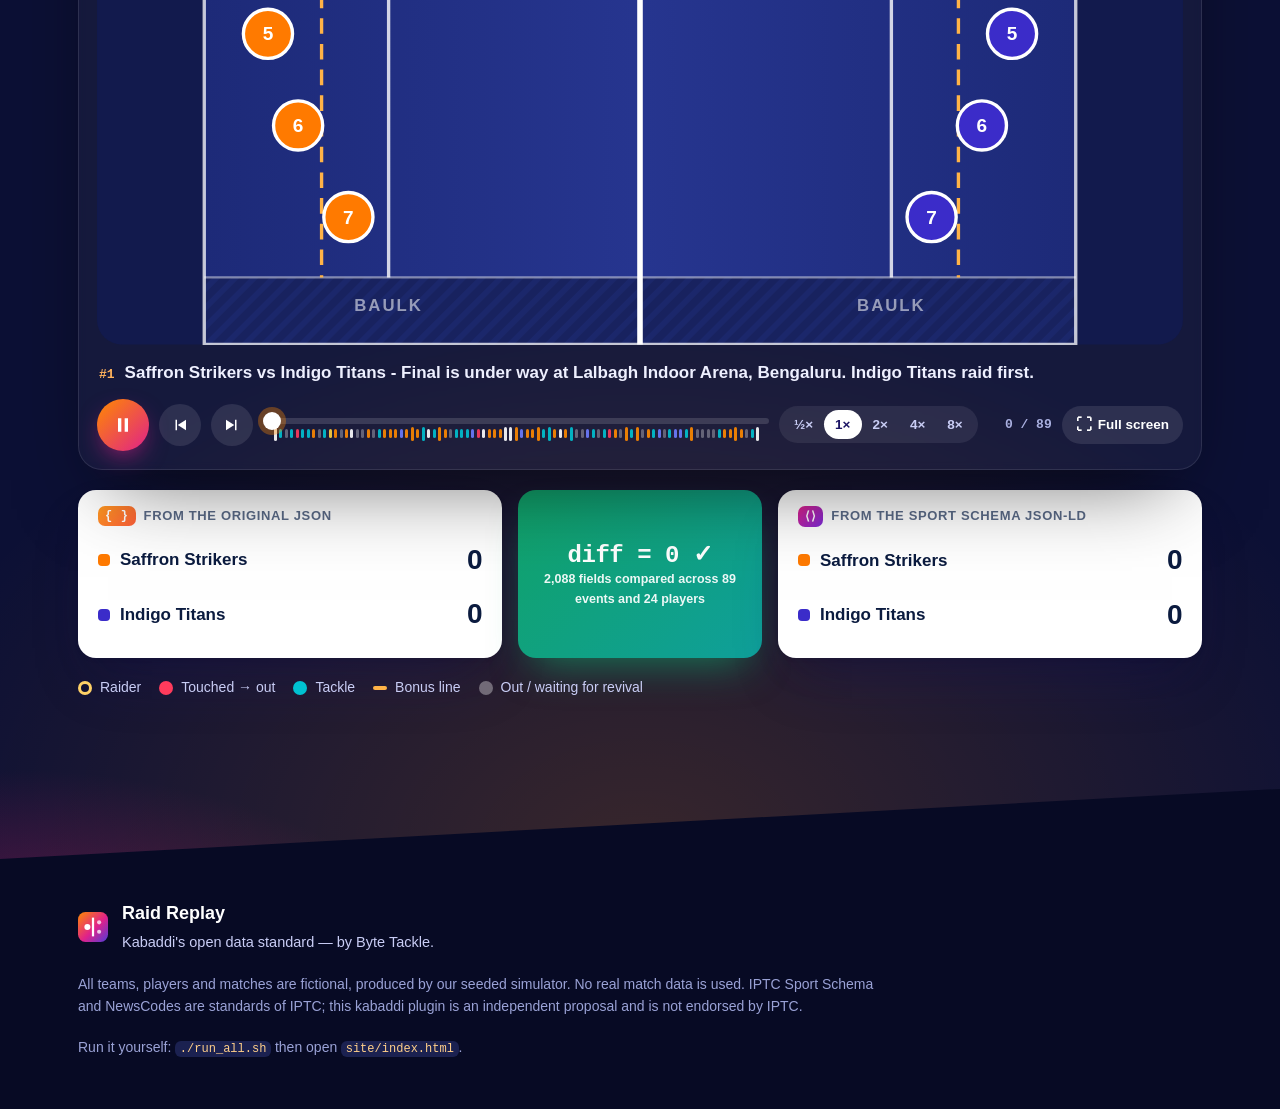
==== commit 0716a485: "Add full-screen replay mode Full-screen button in the replay controls (F to toggle, Esc to exit) usi" ====
--- a/site/index.html
+++ b/site/index.html
@@ -232,6 +232,37 @@
 .lg-bonus{border-radius:2px!important;height:4px!important;background:#FFB347}
 .lg-out{background:rgba(255,255,255,.35)}
 
+/* ---------- full-screen replay ---------- */
+.ctl-fs{display:inline-flex;align-items:center;gap:6px;height:38px;padding:0 14px;border:0;border-radius:999px;background:rgba(255,255,255,.1);color:#fff;font:700 13.5px var(--sans);cursor:pointer;white-space:nowrap;transition:background .2s}
+.ctl-fs:hover{background:rgba(255,255,255,.2)}
+.ctl-fs span[aria-hidden]{font-size:16px;line-height:1}
+.fs-scores{display:none}
+.mat-wrap.fs{position:fixed;inset:0;z-index:1000;display:flex;flex-direction:column;width:100%;height:100%;max-width:none;margin:0;padding:14px 22px 16px;border:0;border-radius:0;box-shadow:none;backdrop-filter:none;background:radial-gradient(900px 500px at 85% -10%,rgba(59,31,158,.55),transparent 60%),#060920;overflow:hidden}
+.mat-wrap.fs::backdrop{background:#060920}
+.mat-wrap.fs .mat-hud{grid-template-columns:1fr;justify-items:center;margin-bottom:8px}
+.mat-wrap.fs .hud-team{display:none}
+.mat-wrap.fs .mat-fit{flex:1;min-height:0;container-type:size;display:grid;place-items:center}
+.mat-wrap.fs .mat-box{width:min(100cqw,calc(100cqh * 972 / 720))}
+.mat-wrap.fs .commentary{justify-content:center;text-align:center;margin:12px auto 10px;max-width:1100px;width:100%}
+.mat-wrap.fs .controls{max-width:1100px;width:100%;margin:0 auto}
+.mat-wrap.fs .fs-scores{display:grid;gap:8px;position:absolute;top:14px;right:16px;z-index:5;width:200px;padding:10px 12px;border-radius:14px;background:rgba(6,9,32,.72);border:1px solid rgba(255,255,255,.14);backdrop-filter:blur(8px);-webkit-backdrop-filter:blur(8px);box-shadow:0 16px 40px -16px rgba(0,0,0,.7)}
+.fs-h{display:flex;align-items:center;gap:6px;font-size:10.5px;font-weight:750;text-transform:uppercase;letter-spacing:.05em;color:#aab0e0;margin-bottom:2px}
+.fs-h .src{font-size:10px;padding:1px 5px;border-radius:5px}
+.fs-row{display:flex;align-items:center;gap:8px;font-size:13px;font-weight:650;line-height:1.5}
+.fs-row .sw{width:10px;height:10px;border-radius:3px}
+.fs-n{flex:1}
+.fs-row b{font-size:16px;font-weight:850;font-variant-numeric:tabular-nums;transition:color .3s}
+.fs-row b.bump{color:#ffb35c}
+.fs-pill{justify-self:start;font:800 11.5px var(--mono);color:#fff;background:linear-gradient(135deg,#11a36a,#0f9f9a);border-radius:999px;padding:3px 10px}
+.fs-pill.bad{background:linear-gradient(135deg,#e5484d,#b4233a)}
+@media (orientation:portrait){   /* tall screens: put the scores in the free space above the mat */
+  .mat-wrap.fs .fs-scores{position:static;width:auto;grid-template-columns:1fr 1fr;column-gap:14px;margin:0 auto 10px;max-width:520px}
+  .mat-wrap.fs .fs-pill{grid-column:1/-1;justify-self:center}
+}
+body.rr-fs{overflow:hidden}
+body.rr-fs .demo{clip-path:none}   /* the CSS fallback is position:fixed; a clipped ancestor would cut it off */
+body.rr-fs .boards,body.rr-fs .legend{visibility:hidden}
+
 .foot{background:#070a24;color:#c9cdf5;padding:120px 0 50px;margin-top:-80px}   /* tucks under the demo's 70px bottom slant */
 .foot-in{display:grid;gap:18px}
 .foot-brand{display:flex;gap:14px;align-items:center}
@@ -290,6 +321,9 @@
   .evcount{margin-left:auto}
   .boards{grid-template-columns:1fr}
   .diff-badge{min-width:0}
+  .ctl-fs{padding:0 12px;order:1;margin-left:auto}
+  .speed,.evcount{order:2}
+  .mat-wrap.fs{padding:10px 10px 12px}
   .legend{gap:12px;font-size:13px}
 }
 @media (prefers-reduced-motion:reduce){
@@ -539,7 +573,20 @@
     <p class="intro light">Every movement on this mat is driven by the converted JSON-LD: raider, touches, tackles, revivals, cards and reviews. The left scoreboard is computed from the original JSON, the right one from the Sport Schema data.</p>
 
     <div class="stage">
-      <div class="mat-wrap">
+      <div class="mat-wrap" id="matWrap">
+        <div class="fs-scores" id="fsScores">
+          <div class="fs-board">
+            <div class="fs-h"><span class="src src-json">{ }</span> Original JSON</div>
+            <div class="fs-row"><span class="sw" id="fjHomeSw"></span><span class="fs-n" id="fjHomeName"></span><b id="fjHome">0</b></div>
+            <div class="fs-row"><span class="sw" id="fjAwaySw"></span><span class="fs-n" id="fjAwayName"></span><b id="fjAway">0</b></div>
+          </div>
+          <div class="fs-board">
+            <div class="fs-h"><span class="src src-rdf">⟨⟩</span> Sport Schema JSON-LD</div>
+            <div class="fs-row"><span class="sw" id="frHomeSw"></span><span class="fs-n" id="frHomeName"></span><b id="frHome">0</b></div>
+            <div class="fs-row"><span class="sw" id="frAwaySw"></span><span class="fs-n" id="frAwayName"></span><b id="frAway">0</b></div>
+          </div>
+          <span class="fs-pill" id="fsDiff">diff = 0 ✓</span>
+        </div>
         <div class="mat-hud">
           <div class="hud-team home"><span class="hud-sw" id="hudHomeSw"></span><span id="hudHomeName">HOME</span><b id="hudHomeScore">0</b></div>
           <div class="hud-mid">
@@ -549,6 +596,7 @@
           </div>
           <div class="hud-team away"><b id="hudAwayScore">0</b><span id="hudAwayName">AWAY</span><span class="hud-sw" id="hudAwaySw"></span></div>
         </div>
+        <div class="mat-fit">
         <div class="mat-box">
           <svg id="mat" viewBox="0 0 972 720" role="img" aria-label="Top-down kabaddi mat replaying the final">
             <defs>
@@ -598,6 +646,7 @@
           <div class="tags" id="tags" aria-live="polite"></div>
           <div class="overlay" id="overlay"></div>
         </div>
+        </div>
         <div class="commentary" id="commentary" aria-live="polite">Press play to start the replay.</div>
         <div class="controls">
           <button class="ctl play" id="btnPlay" aria-label="Play"><svg viewBox="0 0 24 24" width="20" height="20"><path id="playIcon" d="M7 4.5v15l12-7.5z" fill="currentColor"/></svg></button>
@@ -608,6 +657,7 @@
             <button data-speed="0.5">½×</button><button data-speed="1" class="on">1×</button><button data-speed="2">2×</button><button data-speed="4">4×</button><button data-speed="8">8×</button>
           </div>
           <span class="evcount" id="evCount">0 / 0</span>
+          <button class="ctl-fs" id="btnFs" aria-label="Full screen (F)" title="Full screen (F)"><span aria-hidden="true">⛶</span> <span class="fs-label" id="fsLabel">Full screen</span></button>
         </div>
       </div>
 
@@ -854,13 +904,16 @@
   var playersLayer = $('#players'), fx = $('#fx'), fxTop = $('#fxTop');
 
   // HUD + boards
-  [['#hudHomeName', HOME.name], ['#hudAwayName', AWAY.name], ['#bjHomeName', HOME.name], ['#bjAwayName', AWAY.name], ['#brHomeName', HOME.name], ['#brAwayName', AWAY.name]]
+  [['#hudHomeName', HOME.name], ['#hudAwayName', AWAY.name], ['#bjHomeName', HOME.name], ['#bjAwayName', AWAY.name], ['#brHomeName', HOME.name], ['#brAwayName', AWAY.name],
+   ['#fjHomeName', HOME.short], ['#fjAwayName', AWAY.short], ['#frHomeName', HOME.short], ['#frAwayName', AWAY.short]]
     .forEach(function (x) { $(x[0]).textContent = x[1]; });
-  ['#hudHomeSw', '#bjHomeSw', '#brHomeSw'].forEach(function (s) { $(s).style.background = HOME.colour; });
-  ['#hudAwaySw', '#bjAwaySw', '#brAwaySw'].forEach(function (s) { $(s).style.background = AWAY.colour; });
+  ['#hudHomeSw', '#bjHomeSw', '#brHomeSw', '#fjHomeSw', '#frHomeSw'].forEach(function (s) { $(s).style.background = HOME.colour; });
+  ['#hudAwaySw', '#bjAwaySw', '#brAwaySw', '#fjAwaySw', '#frAwaySw'].forEach(function (s) { $(s).style.background = AWAY.colour; });
   $('#diffN').textContent = DIFF.diffs;
   $('#diffTick').textContent = DIFF.diffs === 0 ? '✓' : '✕';
   $('#diffBadge').classList.toggle('bad', DIFF.diffs !== 0);
+  $('#fsDiff').textContent = 'diff = ' + DIFF.diffs + ' ' + (DIFF.diffs === 0 ? '✓' : '✕');
+  $('#fsDiff').classList.toggle('bad', DIFF.diffs !== 0);
   $('#diffSmall').textContent = fmt(DIFF.fields) + ' fields compared across ' + N + ' events and ' + Object.keys(M.players).length + ' players';
 
   // sprites
@@ -1039,9 +1092,11 @@
   // HUD
   var hudH = $('#hudHomeScore'), hudA = $('#hudAwayScore');
   var bj = [$('#bjHome'), $('#bjAway')], br = [$('#brHome'), $('#brAway')];
+  var fj = [$('#fjHome'), $('#fjAway')], fr = [$('#frHome'), $('#frAway')];   // compact full-screen panel
   function setBoards(k) {   // k = number of events applied
     var a = SC_NATIVE[Math.min(k, SC_NATIVE.length - 1)], b = SC_LD[Math.min(k, SC_LD.length - 1)];
-    [[bj[0], a[0]], [bj[1], a[1]], [br[0], b[0]], [br[1], b[1]], [hudH, b[0]], [hudA, b[1]]].forEach(function (x) {
+    [[bj[0], a[0]], [bj[1], a[1]], [br[0], b[0]], [br[1], b[1]], [hudH, b[0]], [hudA, b[1]],
+     [fj[0], a[0]], [fj[1], a[1]], [fr[0], b[0]], [fr[1], b[1]]].forEach(function (x) {
       if (x[0].textContent !== String(x[1])) {
         x[0].textContent = x[1];
         if (x[0].tagName === 'B') { x[0].classList.add('bump'); setTimeout(function () { x[0].classList.remove('bump'); }, 500); }
@@ -1271,6 +1326,46 @@
     });
   });
 
+  /* ---- full screen: mat + HUD + commentary + controls, with a compact score panel ---- */
+  var matWrap = $('#matWrap'), btnFs = $('#btnFs'), fsLabel = $('#fsLabel');
+  var fsElement = function () { return document.fullscreenElement || document.webkitFullscreenElement || null; };
+  var pseudoFs = false;   // fallback where the Fullscreen API is missing (e.g. iPhone Safari)
+  function syncFs() {
+    var on = fsElement() === matWrap || pseudoFs;
+    matWrap.classList.toggle('fs', on);
+    matWrap.classList.toggle('fs-pseudo', pseudoFs);
+    document.body.classList.toggle('rr-fs', on);
+    fsLabel.textContent = on ? 'Exit full screen' : 'Full screen';
+    btnFs.setAttribute('aria-label', on ? 'Exit full screen (Esc)' : 'Full screen (F)');
+    btnFs.setAttribute('title', on ? 'Exit full screen (Esc)' : 'Full screen (F)');
+    btnFs.setAttribute('aria-pressed', on);
+  }
+  function setPseudo(v) { pseudoFs = v; syncFs(); }
+  function enterFs() {
+    var req = matWrap.requestFullscreen || matWrap.webkitRequestFullscreen;
+    if (!req) { setPseudo(true); return; }
+    try {
+      var r = req.call(matWrap);
+      if (r && r.catch) r.catch(function () { setPseudo(true); });
+    } catch (err) { setPseudo(true); }
+  }
+  function exitFs() {
+    if (pseudoFs) { setPseudo(false); return; }
+    var ex = document.exitFullscreen || document.webkitExitFullscreen;
+    if (fsElement() && ex) ex.call(document);
+  }
+  function toggleFs() { if (fsElement() === matWrap || pseudoFs) exitFs(); else enterFs(); }
+  btnFs.addEventListener('click', toggleFs);
+  document.addEventListener('fullscreenchange', syncFs);
+  document.addEventListener('webkitfullscreenchange', syncFs);
+  document.addEventListener('keydown', function (ev) {
+    if (ev.ctrlKey || ev.metaKey || ev.altKey) return;
+    var t = ev.target;
+    if (t && (t.isContentEditable || /^(TEXTAREA|SELECT)$/.test(t.tagName) || (t.tagName === 'INPUT' && t.type !== 'range'))) return;
+    if (ev.key === 'f' || ev.key === 'F') { ev.preventDefault(); toggleFs(); }
+    else if (ev.key === 'Escape' && pseudoFs) exitFs();   // the real API handles Esc itself
+  });
+
   seek(0);
   requestAnimationFrame(frame);
 
@@ -1284,7 +1379,7 @@
   }
 
   // expose a tiny hook for automated checks
-  window.RaidReplay = { seek: seek, play: function () { setPlaying(true); }, pause: function () { setPlaying(false); }, speed: function (s) { speed = s; }, diff: DIFF, events: N, state: function () { return { idx: idx, home: S.mat[HOME.id].length, away: S.mat[AWAY.id].length }; } };
+  window.RaidReplay = { seek: seek, play: function () { setPlaying(true); }, pause: function () { setPlaying(false); }, speed: function (s) { speed = s; }, fullscreen: toggleFs, diff: DIFF, events: N, state: function () { return { idx: idx, home: S.mat[HOME.id].length, away: S.mat[AWAY.id].length }; } };
 })();
 
 </script>
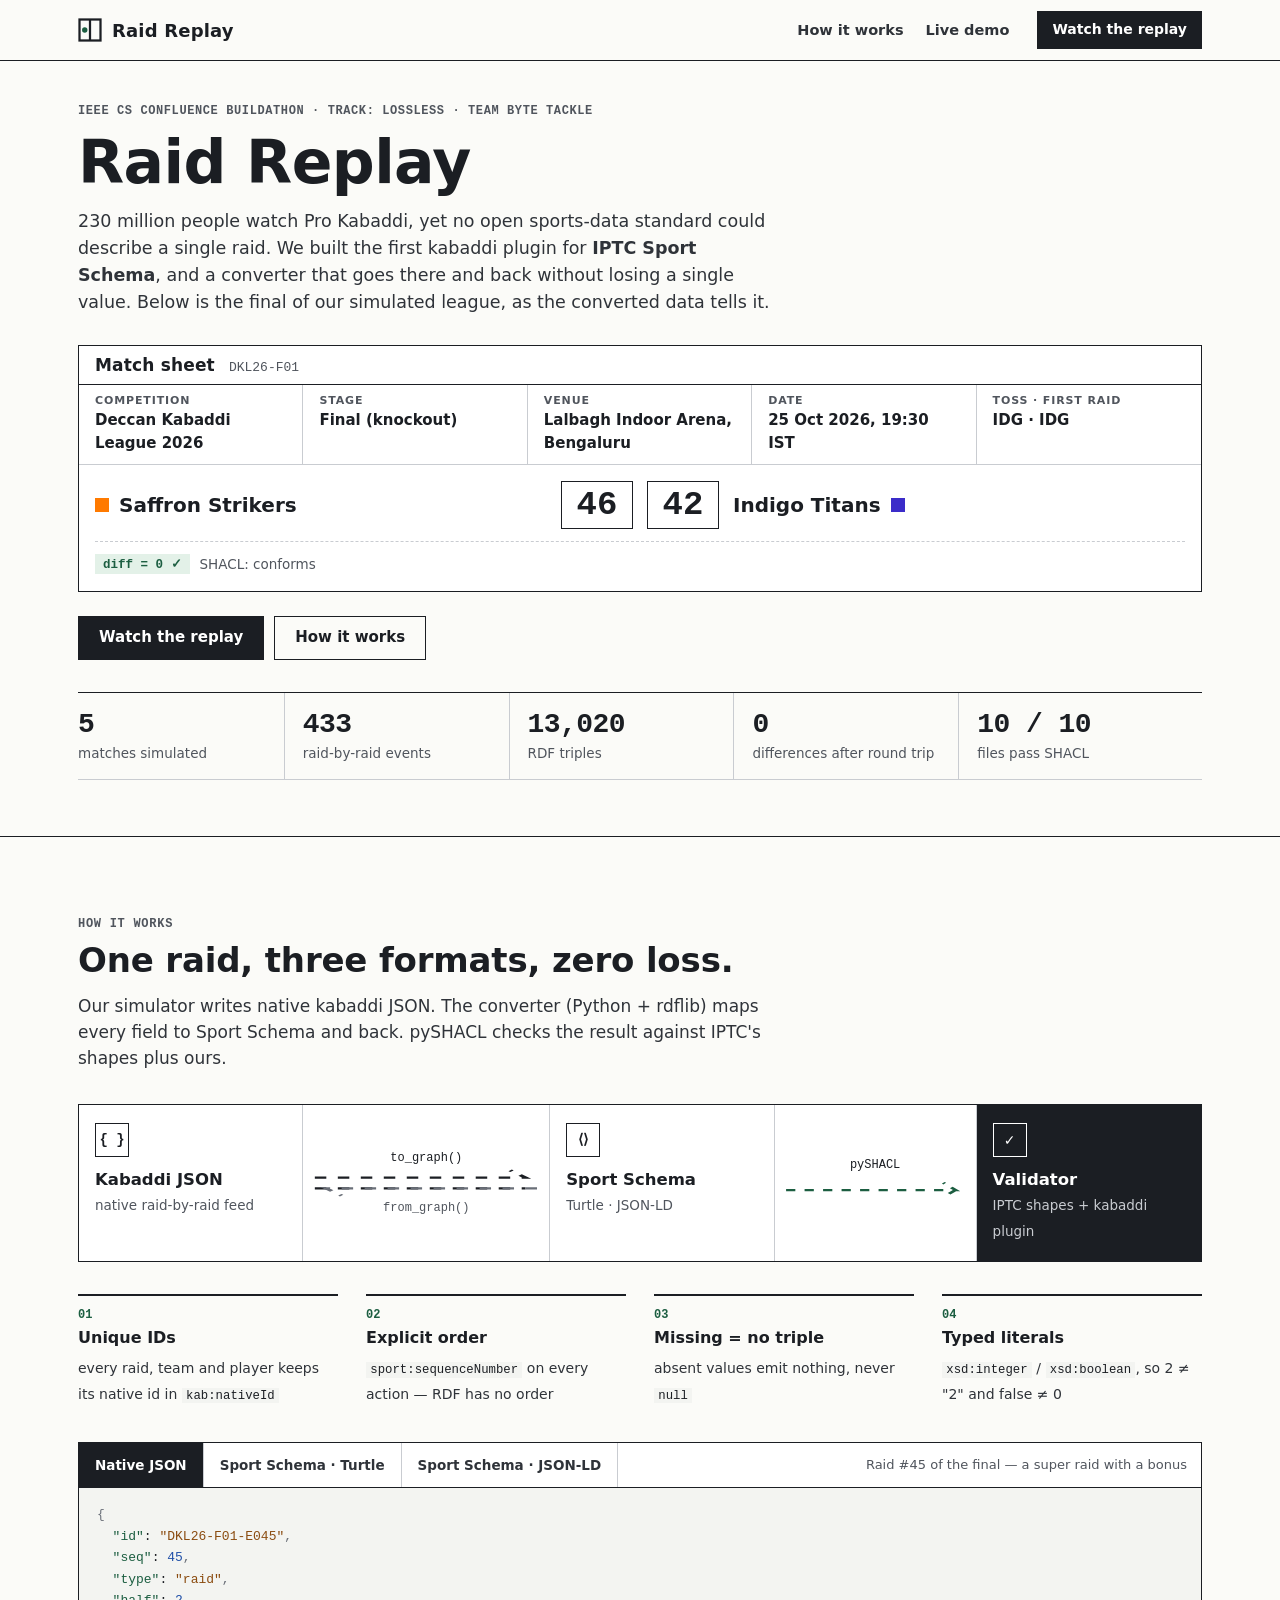
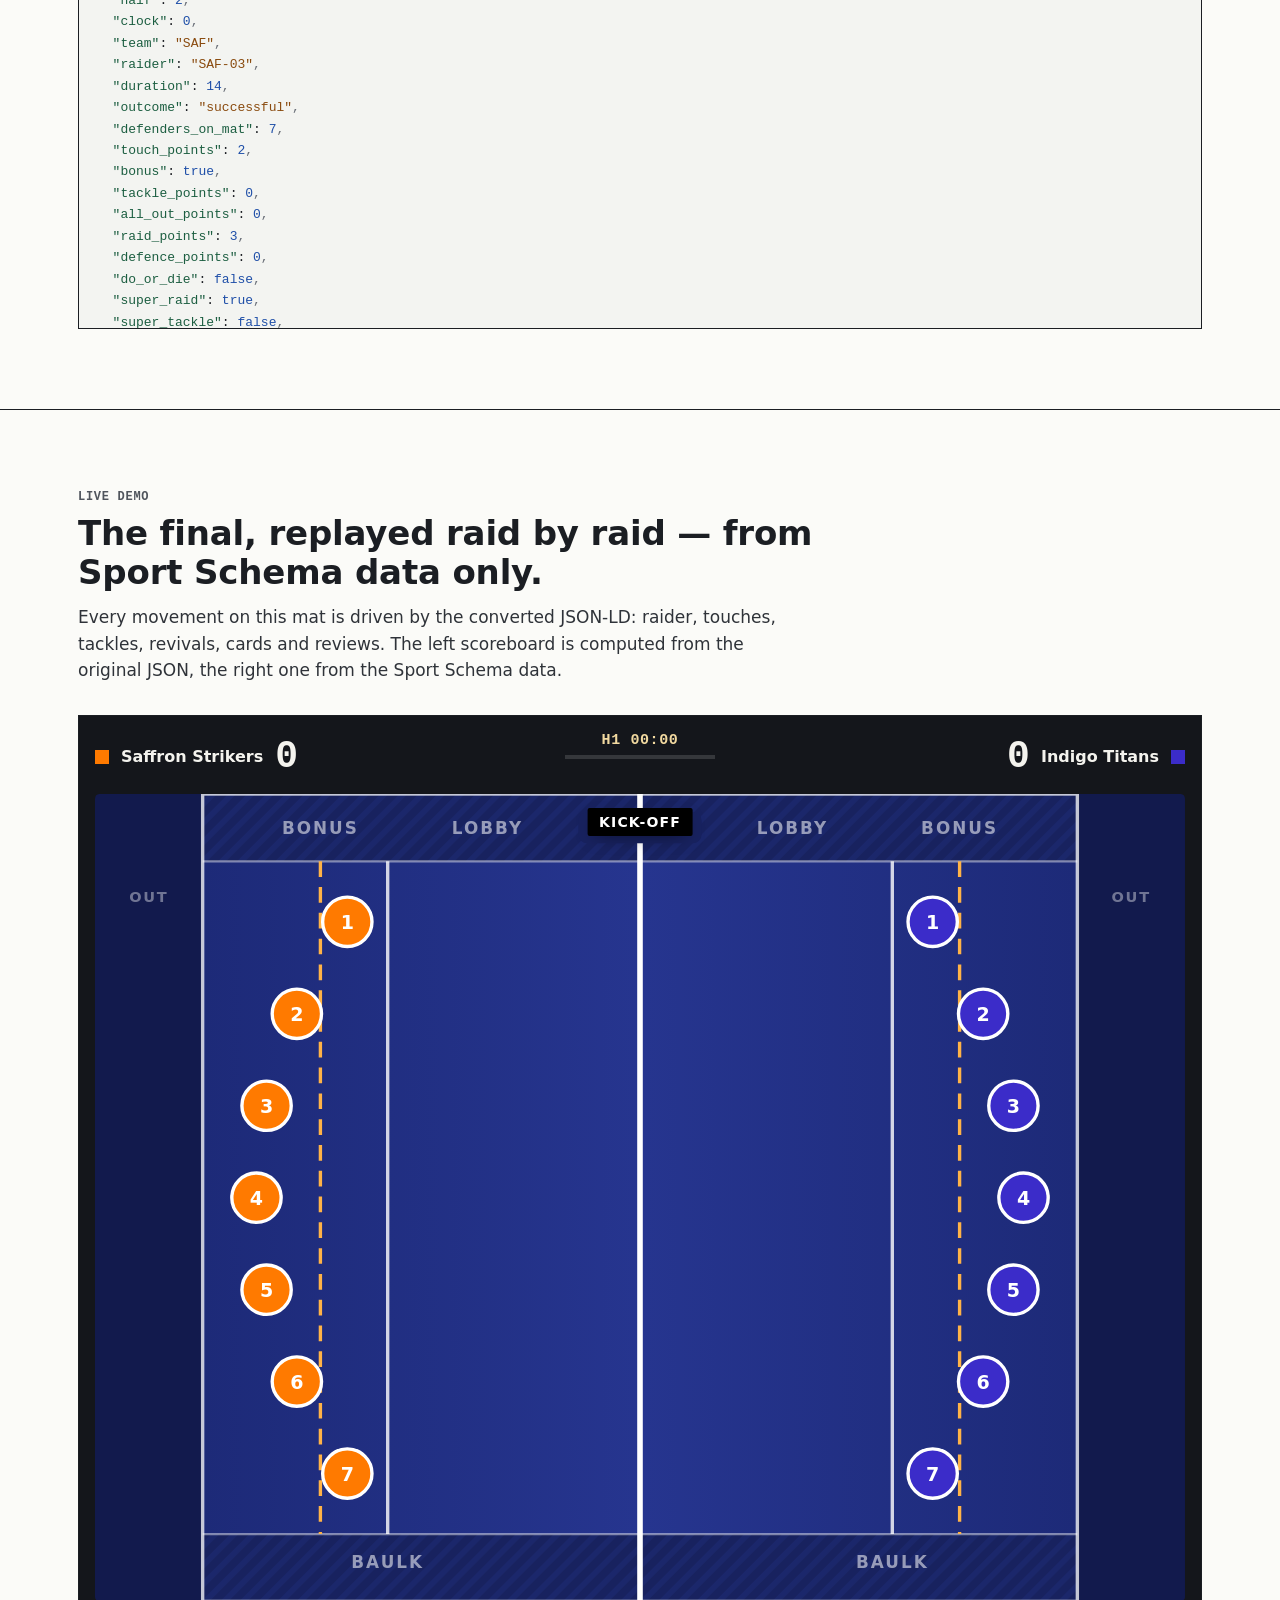
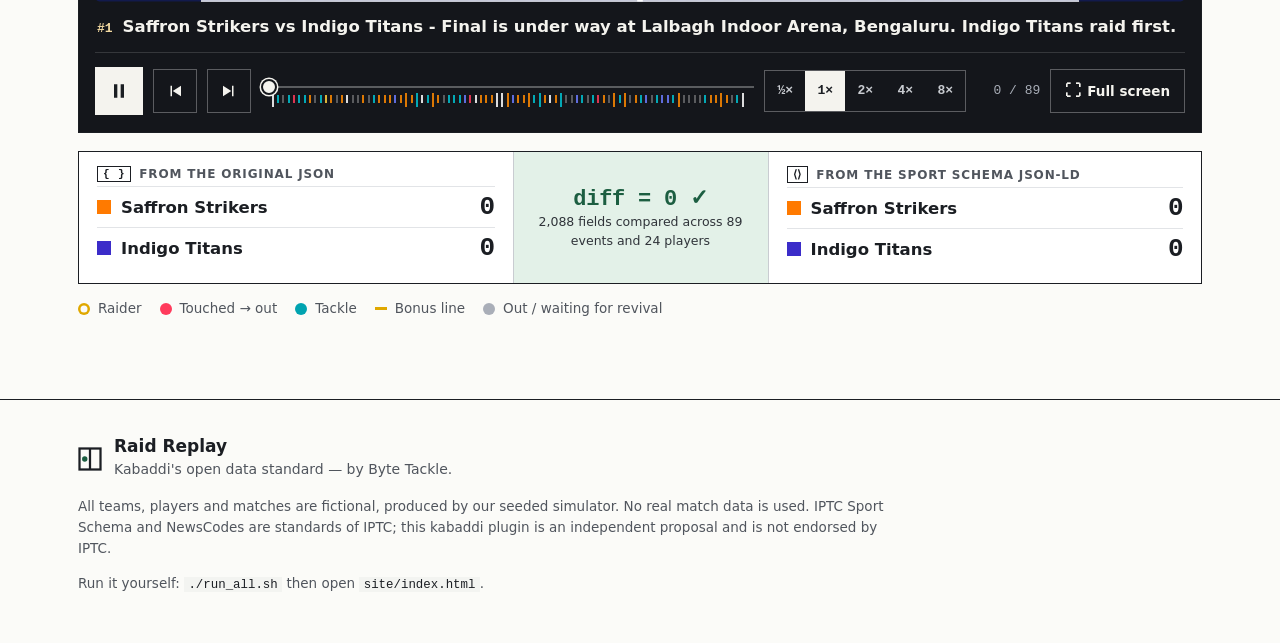
==== commit 88f3f270: "Restyle website as a match scoresheet Replace the gradient hero with a form-style match sheet filled" ====
--- a/site/index.html
+++ b/site/index.html
@@ -5,162 +5,133 @@
 <meta name="viewport" content="width=device-width, initial-scale=1">
 <title>Raid Replay</title>
 <meta name="description" content="Raid Replay gives kabaddi the open data standard it's missing: the first kabaddi plugin for IPTC Sport Schema, with a lossless two-way converter.">
-<link rel="icon" href="data:image/svg+xml,%3Csvg xmlns='http://www.w3.org/2000/svg' viewBox='0 0 32 32'%3E%3Cdefs%3E%3ClinearGradient id='g' x1='0' y1='0' x2='1' y2='1'%3E%3Cstop offset='0' stop-color='%23FF8A00'/%3E%3Cstop offset='.55' stop-color='%23E0218A'/%3E%3Cstop offset='1' stop-color='%234F3BD9'/%3E%3C/linearGradient%3E%3C/defs%3E%3Crect width='32' height='32' rx='8' fill='url(%23g)'/%3E%3Cpath d='M16 6v20' stroke='white' stroke-width='2.4'/%3E%3Ccircle cx='10' cy='16' r='3.2' fill='white'/%3E%3Ccircle cx='22.5' cy='11' r='2.2' fill='white' opacity='.75'/%3E%3Ccircle cx='22.5' cy='21' r='2.2' fill='white' opacity='.75'/%3E%3C/svg%3E">
+<link rel="icon" href="data:image/svg+xml,%3Csvg xmlns='http://www.w3.org/2000/svg' viewBox='0 0 32 32'%3E%3Crect x='2' y='2' width='28' height='28' fill='%23FBFBF8' stroke='%231B1E23' stroke-width='3'/%3E%3Cpath d='M16 2v28' stroke='%231B1E23' stroke-width='3'/%3E%3Ccircle cx='9' cy='16' r='3.6' fill='%231C5E41'/%3E%3C/svg%3E">
 <style>
 :root{
-  --ink:#0b1b3f; --ink2:#2b3a5c; --muted:#5b6b88; --line:#e6ebf3; --bg:#ffffff; --tint:#f5f7fc;
-  --saffron:#ff8a00; --orange:#ff6a1a; --magenta:#e0218a; --indigo:#4f3bd9; --deep:#1b1464; --teal:#0f9f9a;
-  --ok:#11a36a; --bad:#e5484d;
-  --r:18px; --shadow:0 1px 2px rgba(16,24,64,.06),0 8px 24px -6px rgba(16,24,64,.12);
-  --shadow-lg:0 2px 4px rgba(16,24,64,.05),0 30px 60px -20px rgba(27,20,100,.35),0 18px 36px -18px rgba(0,0,0,.25);
-  --sans:-apple-system,BlinkMacSystemFont,"Segoe UI",Inter,Roboto,"Helvetica Neue",Arial,sans-serif;
-  --mono:ui-monospace,SFMono-Regular,Menlo,Consolas,"Liberation Mono",monospace;
+  --paper:#FBFBF8; --white:#FFFFFF; --ink:#1B1E23; --ink2:#2F3339; --muted:#50555D; --rule:#C9CCD1; --rule2:#E2E4E7; --code:#F3F4F1;
+  --green:#1C5E41; --green-bg:#E3F1E8; --bad:#B4232F;
+  --panel:#14161B;
+  --sans:"IBM Plex Sans","Segoe UI",system-ui,-apple-system,Roboto,"Helvetica Neue",Arial,sans-serif;
+  --cond:"IBM Plex Sans Condensed","Arial Narrow","Segoe UI",system-ui,sans-serif;
+  --mono:"IBM Plex Mono",ui-monospace,SFMono-Regular,Menlo,Consolas,"Liberation Mono",monospace;
   color-scheme: light;
 }
 *{box-sizing:border-box}
 html{scroll-behavior:smooth;-webkit-text-size-adjust:100%}
-body{margin:0;font-family:var(--sans);color:var(--ink);background:var(--bg);line-height:1.6;font-size:17px;-webkit-font-smoothing:antialiased;overflow-x:hidden}
+body{margin:0;font-family:var(--sans);color:var(--ink);background:var(--paper);line-height:1.55;font-size:16.5px;-webkit-font-smoothing:antialiased;overflow-x:hidden}
 a{color:inherit}
-code{font-family:var(--mono);font-size:.86em;background:#eef1f8;border-radius:6px;padding:.08em .38em;color:#3a2fb0}
+a:hover{color:var(--green)}
+code{font-family:var(--mono);font-size:.88em;background:var(--code);padding:.05em .35em;color:var(--ink)}
 .wrap{max-width:1180px;margin:0 auto;padding:0 28px}
-h1,h2,h3{line-height:1.12;margin:0;letter-spacing:-.02em}
-h2{font-size:clamp(30px,4vw,46px);font-weight:750;max-width:860px;margin-bottom:18px}
-h3{font-size:19px;font-weight:700;letter-spacing:-.01em}
-.eyebrow{font-size:15px;font-weight:700;color:var(--indigo);margin:0 0 12px;letter-spacing:.01em}
-.eyebrow.light{color:#ffb35c}
-.light{color:#fff}
-.intro{font-size:19px;color:var(--muted);max-width:760px;margin:0 0 40px}
-.intro.light{color:#c9cdf5}
-.arr{display:inline-block;transition:transform .2s}
-a:hover .arr{transform:translateX(3px)}
+h1,h2,h3{margin:0;line-height:1.15}
+h2{font:700 clamp(26px,3vw,34px)/1.15 var(--cond);letter-spacing:-.005em;max-width:820px;margin-bottom:12px}
+h3{font-size:17px;font-weight:700}
+.eyebrow{font:600 12px var(--mono);letter-spacing:.06em;text-transform:uppercase;color:var(--muted);margin:0 0 10px}
+.intro{font-size:17px;color:var(--ink2);max-width:720px;margin:0 0 32px}
 
 /* ---------- buttons ---------- */
-.btn{display:inline-flex;align-items:center;gap:8px;border-radius:999px;padding:12px 22px;font-weight:650;font-size:16px;text-decoration:none;transition:transform .15s,box-shadow .2s,background .2s;border:0;cursor:pointer}
-.btn:hover{transform:translateY(-1px)}
-.btn-sm{padding:8px 16px;font-size:14.5px}
-.btn-dark{background:var(--ink);color:#fff;box-shadow:0 6px 16px -6px rgba(11,27,63,.5)}
-.btn-light{background:#fff;color:var(--ink);box-shadow:0 10px 30px -10px rgba(0,0,0,.45)}
-.btn-ghost{background:rgba(255,255,255,.16);color:#fff;backdrop-filter:blur(6px);box-shadow:inset 0 0 0 1.5px rgba(255,255,255,.45)}
-.btn-ghost:hover{background:rgba(255,255,255,.26)}
+.btn{display:inline-flex;align-items:center;justify-content:center;gap:8px;min-height:44px;padding:0 20px;font-weight:650;font-size:15px;text-decoration:none;border:1.5px solid var(--ink);cursor:pointer;transition:background .15s,color .15s}
+.btn-sm{min-height:38px;padding:0 14px;font-size:14px}
+.btn-dark{background:var(--ink);color:#fff}
+.btn-dark:hover{background:var(--green);border-color:var(--green);color:#fff}
+.btn-line{background:transparent;color:var(--ink)}
+.btn-line:hover{background:var(--ink);color:#fff}
 
 /* ---------- nav ---------- */
-.nav{position:fixed;inset:0 0 auto 0;z-index:50;transition:background .3s,box-shadow .3s,backdrop-filter .3s}
-.nav.scrolled{background:rgba(255,255,255,.82);backdrop-filter:saturate(180%) blur(14px);-webkit-backdrop-filter:saturate(180%) blur(14px);box-shadow:0 1px 0 rgba(16,24,64,.08)}
-.nav-in{display:flex;align-items:center;gap:28px;height:68px}
-.brand{display:flex;align-items:center;gap:10px;font-weight:800;font-size:19px;text-decoration:none;color:#fff;letter-spacing:-.02em}
-.nav.scrolled .brand{color:var(--ink)}
-.logo{width:30px;height:30px;flex:none}
-.links{display:flex;gap:24px;margin-left:auto}
-.links a{text-decoration:none;font-weight:600;font-size:15px;color:rgba(255,255,255,.92)}
-.nav.scrolled .links a{color:var(--ink2)}
-.links a:hover{opacity:.7}
-.nav .btn-dark{background:rgba(255,255,255,.95);color:var(--ink)}
-.nav.scrolled .btn-dark{background:var(--ink);color:#fff}
-
-/* ---------- hero ---------- */
-.hero{position:relative;padding:150px 0 70px;color:#fff;overflow:hidden;isolation:isolate}
-.hero-bg{position:absolute;inset:0;z-index:-1;background:linear-gradient(115deg,#ff9a1f 0%,#ff5f3a 28%,#e0218a 52%,#7a2ad8 74%,#3424b8 100%);clip-path:polygon(0 0,100% 0,100% 74%,0 100%);overflow:hidden}
-.blob{position:absolute;border-radius:50%;filter:blur(70px);opacity:.7;will-change:transform}
-.b1{width:620px;height:620px;background:#ffab1f;left:-140px;top:-180px;animation:drift1 16s ease-in-out infinite alternate}
-.b2{width:560px;height:560px;background:#f0287f;left:34%;top:-220px;animation:drift2 19s ease-in-out infinite alternate}
-.b3{width:700px;height:700px;background:#5b3cff;right:-220px;top:-60px;animation:drift3 22s ease-in-out infinite alternate}
-.b4{width:480px;height:480px;background:#ff7a00;left:18%;bottom:-260px;animation:drift2 18s ease-in-out infinite alternate-reverse}
-.b5{width:420px;height:420px;background:#00c2d1;right:12%;bottom:-300px;opacity:.45;animation:drift1 24s ease-in-out infinite alternate-reverse}
-.grain{position:absolute;inset:0;background:repeating-linear-gradient(115deg,rgba(255,255,255,.07) 0 2px,transparent 2px 120px);mix-blend-mode:overlay}
-@keyframes drift1{to{transform:translate(180px,120px) scale(1.15)}}
-@keyframes drift2{to{transform:translate(-160px,140px) scale(.9)}}
-@keyframes drift3{to{transform:translate(-200px,-60px) scale(1.1)}}
-.hero-in{display:grid;grid-template-columns:1.1fr .9fr;gap:40px;align-items:center}
-.eyebrow-pill{display:inline-flex;align-items:center;gap:8px;background:rgba(40,10,70,.22);backdrop-filter:blur(6px);border-radius:999px;padding:6px 14px;font-size:14px;font-weight:600;margin:0 0 22px;box-shadow:inset 0 0 0 1px rgba(255,255,255,.35)}
-.eyebrow-pill .dot{width:8px;height:8px;border-radius:50%;background:#7dffcf;box-shadow:0 0 0 4px rgba(125,255,207,.25)}
-.hero h1{font-size:clamp(56px,8.4vw,108px);font-weight:850;letter-spacing:-.045em;line-height:.95;text-shadow:0 8px 40px rgba(60,10,80,.3)}
-.hero .lede,.hero .sub{text-shadow:0 2px 18px rgba(60,10,80,.25)}
-.lede{font-size:clamp(24px,3vw,36px);font-weight:700;letter-spacing:-.02em;line-height:1.15;margin:14px 0 18px;max-width:560px}
-.sub{font-size:18.5px;max-width:540px;color:rgba(255,255,255,.92);margin:0 0 30px}
-.cta{display:flex;gap:12px;flex-wrap:wrap}
-.hero-visual{position:relative;height:470px}
-.card-float{position:absolute;border-radius:16px;box-shadow:var(--shadow-lg)}
-.score-card{background:#fff;color:var(--ink);width:300px;padding:18px 20px;right:8px;top:6px;transform:rotate(2deg);animation:float 7s ease-in-out infinite;z-index:2}
-.sc-top{font-size:12.5px;font-weight:700;color:var(--muted);text-transform:uppercase;letter-spacing:.06em;display:flex;align-items:center;gap:8px;margin-bottom:10px}
-.live-dot{width:8px;height:8px;border-radius:50%;background:#ff3b5c;animation:pulse 1.4s infinite}
-@keyframes pulse{0%{box-shadow:0 0 0 0 rgba(255,59,92,.5)}100%{box-shadow:0 0 0 10px rgba(255,59,92,0)}}
-.sc-row{display:flex;align-items:center;gap:10px;padding:7px 0;font-size:16px}
-.sc-row b{flex:1;font-weight:650}
-.sc-row em{font-style:normal;font-weight:800;font-size:26px;font-variant-numeric:tabular-nums;letter-spacing:-.02em}
-.sw{width:12px;height:12px;border-radius:4px;flex:none}
-.sc-foot{display:flex;justify-content:space-between;align-items:center;border-top:1px solid var(--line);margin-top:8px;padding-top:12px;font-size:13px;color:var(--muted);font-weight:600}
-.ok-badge{background:#e3f8ee;color:#0b7a4f;border-radius:999px;padding:3px 10px;font-weight:750}
-.code-card{background:#0d1330;width:min(400px,100%);left:0;top:110px;transform:rotate(-3deg);animation:float 8s ease-in-out infinite reverse;overflow:hidden}
-@keyframes float{50%{translate:0 -10px}}
-.code-head{display:flex;align-items:center;gap:7px;padding:12px 16px;background:#141b42;border-bottom:1px solid #1f2858}
-.code-head i{width:11px;height:11px;border-radius:50%;background:#ff5f57}
-.code-head i:nth-child(2){background:#febc2e}.code-head i:nth-child(3){background:#28c840}
-.code-head span{margin-left:10px;font:600 12.5px var(--mono);color:#8b93c7}
-.stats{position:relative;z-index:3;display:grid;grid-template-columns:repeat(5,1fr);gap:0;margin-top:56px;background:rgba(255,255,255,.96);color:var(--ink);border-radius:var(--r);box-shadow:var(--shadow-lg);overflow:hidden}
-.stat{padding:22px 22px;border-right:1px solid var(--line)}
-.stat:last-child{border-right:0}
-.stat b{display:block;font-size:32px;font-weight:800;letter-spacing:-.03em;font-variant-numeric:tabular-nums;background:linear-gradient(90deg,var(--orange),var(--magenta),var(--indigo));-webkit-background-clip:text;background-clip:text;color:transparent}
-.stat span{font-size:14px;color:var(--muted);font-weight:600}
+.nav{position:fixed;inset:0 0 auto 0;z-index:50;background:rgba(251,251,248,.96);border-bottom:1.5px solid var(--ink);transition:box-shadow .2s}
+.nav.scrolled{box-shadow:0 2px 0 rgba(27,30,35,.06)}
+.nav-in{display:flex;align-items:center;gap:28px;height:60px}
+.brand{display:flex;align-items:center;gap:10px;font:700 18px var(--cond);letter-spacing:.01em;text-decoration:none;color:var(--ink)}
+.logo{width:24px;height:24px;flex:none;color:var(--ink)}
+.links{display:flex;gap:22px;margin-left:auto}
+.links a{text-decoration:none;font-weight:600;font-size:14.5px;color:var(--ink2)}
+
+/* ---------- match sheet (hero) ---------- */
+.hero{padding:104px 0 56px;border-bottom:1.5px solid var(--ink)}
+.kicker{font:600 12px var(--mono);letter-spacing:.05em;text-transform:uppercase;color:var(--muted);margin:0 0 14px}
+.hero h1{font:700 clamp(40px,5.2vw,60px)/1 var(--cond);letter-spacing:-.01em}
+.sub{font-size:17.5px;max-width:700px;color:var(--ink2);margin:16px 0 28px}
+.sheet{border:1.5px solid var(--ink);background:var(--white)}
+.sheet-h{display:flex;align-items:baseline;gap:14px;padding:9px 16px;border-bottom:1.5px solid var(--ink)}
+.sheet-h b{font:700 17px var(--cond);letter-spacing:.01em}
+.sheet-h span{font:500 13px var(--mono);color:var(--muted)}
+.fields{margin:0;display:grid;grid-template-columns:repeat(auto-fit,minmax(180px,1fr));border-bottom:1px solid var(--rule)}
+.fields div{padding:9px 16px;border-right:1px solid var(--rule)}
+.fields div:last-child{border-right:0}
+.fields dt{font:600 11px var(--cond);letter-spacing:.08em;text-transform:uppercase;color:var(--muted)}
+.fields dd{margin:2px 0 0;font-weight:600;font-size:15px}
+.result{display:grid;grid-template-columns:1fr auto auto 1fr;align-items:center;gap:12px 14px;padding:16px}
+.result .team{display:flex;align-items:center;gap:10px;font:600 20px var(--cond);min-width:0}
+.result .team.away{justify-content:flex-start}
+.result em{font:600 34px/1 var(--mono);font-style:normal;font-variant-numeric:tabular-nums;border:1.5px solid var(--ink);min-width:72px;padding:6px 10px;text-align:center}
+.result-note{grid-column:1/-1;display:flex;align-items:center;gap:10px;font-size:13.5px;color:var(--muted);border-top:1px dashed var(--rule);padding-top:12px}
+.sw{width:14px;height:14px;flex:none}
+.ok-badge{background:var(--green-bg);color:var(--green);padding:2px 8px;font:600 12.5px var(--mono)}
+.cta{display:flex;gap:10px;flex-wrap:wrap;margin:24px 0 0}
+.stats{display:grid;grid-template-columns:repeat(5,1fr);margin-top:32px;border-top:1.5px solid var(--ink);border-bottom:1px solid var(--rule)}
+.stat{padding:16px 18px 14px 0;border-right:1px solid var(--rule);margin-right:18px}
+.stat:last-child{border-right:0;margin-right:0}
+.stat b{display:block;font:600 28px var(--mono);letter-spacing:-.02em;font-variant-numeric:tabular-nums}
+.stat span{font-size:13.5px;color:var(--muted)}
 
 /* ---------- code ---------- */
-.code{margin:0;padding:18px 20px;font:13.5px/1.65 var(--mono);color:#d7dcff;overflow:auto;background:#0d1330;tab-size:2}
+.code{margin:0;padding:16px 18px;font:13px/1.65 var(--mono);color:var(--ink);overflow:auto;background:var(--code);tab-size:2}
 .code code{background:none;padding:0;color:inherit;font-size:inherit}
-.code .k{color:#ffb35c}.code .s{color:#8ee6c0}.code .n{color:#ff8fcf}.code .b{color:#9fb4ff}.code .p{color:#6f78ad}
-.code .iri{color:#7fc8ff}.code .kw{color:#ff79c6;font-weight:700}.code .q{color:#c3a6ff}.code .dt{color:#6f78ad}.code .c{color:#6f78ad;font-style:italic}
+.code .k{color:#1C5E41;font-weight:500}.code .s{color:#8A4B0F}.code .n{color:#1F4FA8}.code .b{color:#1F4FA8}.code .p{color:#6A6F78}
+.code .iri{color:#1F4FA8}.code .kw{color:var(--ink);font-weight:700}.code .q{color:#5B3F99}.code .dt{color:#6A6F78}.code .c{color:#6A6F78;font-style:italic}
 
 /* ---------- sections ---------- */
-.sec{padding:110px 0;position:relative}
-.sec-tint{background:var(--tint)}
-.slant{clip-path:polygon(0 60px,100% 0,100% calc(100% - 60px),0 100%);padding:150px 0;margin:-30px 0}
-.reveal{opacity:0;transform:translateY(22px);transition:opacity .7s ease,transform .7s cubic-bezier(.2,.7,.2,1)}
+.sec{padding:80px 0;position:relative}
+.reveal{opacity:0;transform:translateY(14px);transition:opacity .6s ease,transform .6s ease}
 .reveal.in{opacity:1;transform:none}
 
 /* how */
-.flow{display:grid;grid-template-columns:1fr 1.1fr 1fr .9fr 1fr;align-items:center;gap:10px;margin-bottom:34px}
-.node{background:#fff;border-radius:var(--r);padding:22px 18px;box-shadow:var(--shadow);text-align:center;border:1px solid var(--line)}
-.node b{display:block;font-size:17px}
+.flow{display:grid;grid-template-columns:1fr 1.1fr 1fr .9fr 1fr;align-items:stretch;margin-bottom:32px;border:1.5px solid var(--ink);background:var(--white)}
+.node{padding:18px 16px;text-align:left;border-right:1px solid var(--rule)}
+.node:last-child{border-right:0}
+.node b{display:block;font-size:16.5px}
 .node span{font-size:13.5px;color:var(--muted)}
-.n-ic{width:46px;height:46px;border-radius:13px;margin:0 auto 10px;display:grid;place-items:center;font:800 18px var(--mono);color:#fff}
-.n-json .n-ic{background:linear-gradient(135deg,#ff9a1f,#ff5f3a)}
-.n-rdf .n-ic{background:linear-gradient(135deg,#e0218a,#7a2ad8)}
-.n-val .n-ic{background:linear-gradient(135deg,#0f9f9a,#11a36a);font-family:var(--sans)}
-.pipe{position:relative;height:70px;display:flex;flex-direction:column;justify-content:center}
-.pipe svg{width:100%;height:40px;overflow:visible}
-.pipe .p1,.pipe .p2{stroke-dasharray:6 6;animation:dash 1.2s linear infinite}
+.n-ic{width:34px;height:34px;margin:0 0 10px;display:grid;place-items:center;font:600 14px var(--mono);color:var(--ink);border:1.5px solid var(--ink)}
+.n-val{background:var(--ink);color:#fff}
+.n-val span{color:#C9CCD1}
+.n-val .n-ic{border-color:#fff;color:#fff;font-family:var(--sans)}
+.pipe{position:relative;display:flex;flex-direction:column;justify-content:center;padding:0 8px;border-right:1px solid var(--rule)}
+.pipe svg{width:100%;height:36px;overflow:visible}
+.pipe .p1,.pipe .p2{stroke-dasharray:6 6;animation:dash 1.4s linear infinite}
 .pipe .p2{animation-direction:reverse}
 @keyframes dash{to{stroke-dashoffset:-24}}
-.pipe-l{font:600 12px var(--mono);color:var(--muted);text-align:center}
-.pipe-r{color:var(--indigo)}
-.rules{display:grid;grid-template-columns:repeat(4,1fr);gap:14px;margin-bottom:34px}
-.rules div{background:#fff;border-radius:14px;padding:16px 18px;border:1px solid var(--line)}
-.rules b{display:block;font-size:15.5px;margin-bottom:4px}
-.rules span{font-size:14px;color:var(--muted)}
-.tabs{border-radius:var(--r);overflow:hidden;box-shadow:var(--shadow-lg);background:#0d1330}
-.tab-bar{display:flex;align-items:center;gap:4px;padding:10px 12px;background:#141b42;flex-wrap:wrap}
-.tab-bar button{background:none;border:0;color:#9aa2d6;font:600 14px var(--sans);padding:8px 14px;border-radius:9px;cursor:pointer}
-.tab-bar button[aria-selected=true]{background:#252f6b;color:#fff}
-.tab-note{margin-left:auto;font-size:13px;color:#8b93c7;padding-right:8px}
+.pipe-l{font:500 12px var(--mono);color:var(--ink);text-align:center}
+.pipe-r{color:var(--muted)}
+.rules{display:grid;grid-template-columns:repeat(4,1fr);gap:28px;margin-bottom:36px;counter-reset:rule}
+.rules div{border-top:2px solid var(--ink);padding-top:12px;counter-increment:rule}
+.rules div::before{content:"0" counter(rule);display:block;font:600 12px var(--mono);color:var(--green);margin-bottom:4px}
+.rules b{display:block;font-size:16px;margin-bottom:4px}
+.rules span{font-size:14px;color:var(--ink2)}
+.tabs{border:1.5px solid var(--ink);background:var(--white)}
+.tab-bar{display:flex;align-items:center;gap:0;border-bottom:1.5px solid var(--ink);flex-wrap:wrap}
+.tab-bar button{background:none;border:0;border-right:1px solid var(--rule);color:var(--ink2);font:600 13.5px var(--sans);padding:0 16px;min-height:44px;cursor:pointer}
+.tab-bar button[aria-selected=true]{background:var(--ink);color:#fff}
+.tab-note{margin-left:auto;font-size:13px;color:var(--muted);padding:0 14px}
 .tab-panel{display:none;max-height:440px}
 .tab-panel.active{display:block}
 
 /* ---------- demo ---------- */
-.demo{background:radial-gradient(1200px 600px at 80% -10%,#3b1f9e 0%,transparent 60%),radial-gradient(900px 500px at 0% 110%,#7a1556 0%,transparent 55%),#0c1035;color:#fff;clip-path:polygon(0 70px,100% 0,100% calc(100% - 70px),0 100%);padding:160px 0;margin:-30px 0;overflow:hidden}
-.demo-glow{position:absolute;inset:auto -10% -30% -10%;height:60%;background:radial-gradient(closest-side,rgba(255,138,0,.18),transparent);pointer-events:none}
+.demo{border-top:1.5px solid var(--ink)}
 .stage{position:relative}
-.mat-wrap{background:rgba(255,255,255,.04);border:1px solid rgba(255,255,255,.1);border-radius:24px;padding:18px;box-shadow:0 40px 80px -30px rgba(0,0,0,.6);backdrop-filter:blur(4px)}
-.mat-hud{display:grid;grid-template-columns:1fr auto 1fr;align-items:center;gap:16px;margin-bottom:14px}
-.hud-team{display:flex;align-items:center;gap:12px;font-weight:700;font-size:17px;min-width:0}
+.mat-wrap{background:var(--panel);color:#F4F3EE;padding:16px;border:1.5px solid var(--ink)}
+.mat-hud{display:grid;grid-template-columns:1fr auto 1fr;align-items:center;gap:16px;margin-bottom:12px}
+.hud-team{display:flex;align-items:center;gap:12px;font-weight:650;font-size:16px;min-width:0}
 .hud-team span:not(.hud-sw){white-space:nowrap;overflow:hidden;text-overflow:ellipsis}
 .hud-team.away{justify-content:flex-end}
-.hud-team b{font-size:42px;font-weight:850;letter-spacing:-.03em;font-variant-numeric:tabular-nums;line-height:1}
-.hud-sw{width:14px;height:14px;border-radius:5px;flex:none}
+.hud-team b{font:600 38px/1 var(--mono);letter-spacing:-.02em;font-variant-numeric:tabular-nums}
+.hud-sw{width:14px;height:14px;flex:none}
 .hud-mid{text-align:center;min-width:170px}
-.hud-clock{font:700 15px var(--mono);color:#ffcf8a;letter-spacing:.04em}
-.raid-timer{height:6px;background:rgba(255,255,255,.12);border-radius:9px;margin:6px auto 5px;overflow:hidden;width:150px}
-.raid-bar{height:100%;width:0;background:linear-gradient(90deg,#ff8a00,#e0218a);border-radius:9px}
-.hud-raid{font-size:12.5px;color:#aab0e0;font-weight:600;min-height:18px}
+.hud-clock{font:600 15px var(--mono);color:#F2D9A0;letter-spacing:.04em}
+.raid-timer{height:4px;background:rgba(255,255,255,.14);margin:6px auto 5px;overflow:hidden;width:150px}
+.raid-bar{height:100%;width:0;background:#F4F3EE}
+.hud-raid{font-size:12.5px;color:#A9AEB8;font-weight:500;min-height:18px}
 .mat-box{position:relative}
-#mat{display:block;width:100%;height:auto;border-radius:16px}
+#mat{display:block;width:100%;height:auto;border-radius:4px}
 .mat-lbl text{font:700 15px var(--sans);fill:rgba(255,255,255,.55);letter-spacing:.12em}
 .mat-lbl .lblbg{fill:#18225f}
 .mat-lbl text.sit{fill:rgba(255,255,255,.4);font-size:13px}
@@ -172,162 +143,167 @@
 .pl circle.ring{opacity:0;transition:opacity .2s}
 .pl.susp circle.body{stroke:#ffd23f;stroke-dasharray:6 4}
 .tags{position:absolute;left:50%;top:14px;transform:translateX(-50%);display:flex;gap:8px;flex-wrap:wrap;justify-content:center;pointer-events:none;width:92%}
-.tag{font:850 15px var(--sans);letter-spacing:.08em;padding:8px 16px;border-radius:999px;color:#fff;box-shadow:0 10px 30px -8px rgba(0,0,0,.6);animation:tagIn .45s cubic-bezier(.2,1.4,.4,1) both;white-space:nowrap}
-.tag.out{animation:tagOut .35s ease forwards}
-@keyframes tagIn{from{transform:scale(.4) translateY(-10px);opacity:0}to{transform:none;opacity:1}}
-@keyframes tagOut{to{transform:scale(.8);opacity:0}}
-.t-dod{background:linear-gradient(90deg,#ff3b5c,#ff8a00)}
-.t-sr{background:linear-gradient(90deg,#ff8a00,#ffc23c);color:#3a1d00}
-.t-st{background:linear-gradient(90deg,#4f3bd9,#00b3c7)}
-.t-ao{background:linear-gradient(90deg,#e0218a,#7a2ad8)}
-.t-bonus{background:#ffb347;color:#3a1d00}
-.t-yellow{background:#ffd23f;color:#3a2a00}.t-green{background:#18b26b}.t-red{background:#e5484d}
-.t-review{background:#fff;color:#1b1464}
-.t-sub{background:#2b3a8f}
-.t-half{background:#111}
+.tag{font:700 14px var(--sans);letter-spacing:.08em;padding:6px 12px;border-radius:2px;color:#fff;box-shadow:0 6px 18px -8px rgba(0,0,0,.6);animation:tagIn .35s ease-out both;white-space:nowrap}
+.tag.out{animation:tagOut .3s ease forwards}
+@keyframes tagIn{from{transform:translateY(-6px);opacity:0}to{transform:none;opacity:1}}
+@keyframes tagOut{to{opacity:0}}
+.t-dod{background:#B4232F}
+.t-sr{background:#F2B33D;color:#2A1A00}
+.t-st{background:#0E6E7E}
+.t-ao{background:#6B2E8F}
+.t-bonus{background:#F2B33D;color:#2A1A00}
+.t-yellow{background:#ffd23f;color:#3a2a00}.t-green{background:#1C7A4E}.t-red{background:#C62F3A}
+.t-review{background:#F4F3EE;color:var(--ink)}
+.t-sub{background:#2F3A63}
+.t-half{background:#000}
 .overlay{position:absolute;inset:0;display:grid;place-items:center;pointer-events:none}
-.overlay .big{background:rgba(12,16,53,.82);backdrop-filter:blur(6px);border:1px solid rgba(255,255,255,.2);border-radius:20px;padding:22px 34px;text-align:center;animation:tagIn .5s cubic-bezier(.2,1.3,.4,1) both}
-.overlay .big b{display:block;font-size:30px;letter-spacing:-.02em}
-.overlay .big span{color:#c9cdf5;font-size:16px}
-.commentary{margin:14px 2px 12px;font-size:17px;font-weight:600;min-height:28px;color:#eef0ff;display:flex;gap:10px;align-items:baseline}
-.commentary .cm-seq{font:700 13px var(--mono);color:#ffb35c;flex:none}
-.controls{display:flex;align-items:center;gap:10px;flex-wrap:wrap}
-.ctl{width:42px;height:42px;border-radius:50%;border:0;display:grid;place-items:center;background:rgba(255,255,255,.1);color:#fff;cursor:pointer;transition:background .2s,transform .15s}
-.ctl:hover{background:rgba(255,255,255,.2)}
-.ctl.play{width:52px;height:52px;background:linear-gradient(135deg,#ff8a00,#e0218a);box-shadow:0 10px 26px -8px rgba(224,33,138,.8)}
-.ctl.play:hover{transform:scale(1.05)}
+.overlay .big{background:rgba(20,22,27,.9);border:1px solid rgba(255,255,255,.25);padding:18px 30px;text-align:center;animation:tagIn .4s ease-out both}
+.overlay .big b{display:block;font:700 28px var(--cond);letter-spacing:.01em}
+.overlay .big span{color:#C9CCD1;font:500 15px var(--mono)}
+.commentary{margin:12px 2px 10px;font-size:16.5px;font-weight:600;min-height:28px;color:#F4F3EE;display:flex;gap:10px;align-items:baseline}
+.commentary .cm-seq{font:600 13px var(--mono);color:#F2D9A0;flex:none}
+.controls{display:flex;align-items:center;gap:10px;flex-wrap:wrap;border-top:1px solid rgba(255,255,255,.14);padding-top:12px}
+.ctl{width:44px;height:44px;border:1px solid rgba(255,255,255,.3);display:grid;place-items:center;background:transparent;color:#F4F3EE;cursor:pointer;transition:background .15s}
+.ctl:hover{background:rgba(255,255,255,.1)}
+.ctl.play{width:48px;height:48px;background:#F4F3EE;color:var(--ink);border-color:#F4F3EE}
+.ctl.play:hover{background:#fff}
 .scrub{flex:1;min-width:200px;position:relative;padding:10px 0}
 .scrub input{width:100%;appearance:none;-webkit-appearance:none;background:transparent;height:24px;position:relative;z-index:2;margin:0;cursor:pointer}
-.scrub input::-webkit-slider-runnable-track{height:6px;border-radius:9px;background:rgba(255,255,255,.14)}
-.scrub input::-moz-range-track{height:6px;border-radius:9px;background:rgba(255,255,255,.14)}
-.scrub input::-webkit-slider-thumb{-webkit-appearance:none;width:18px;height:18px;border-radius:50%;background:#fff;margin-top:-6px;box-shadow:0 0 0 5px rgba(255,138,0,.35)}
-.scrub input::-moz-range-thumb{width:18px;height:18px;border-radius:50%;background:#fff;border:0;box-shadow:0 0 0 5px rgba(255,138,0,.35)}
+.scrub input::-webkit-slider-runnable-track{height:2px;background:rgba(255,255,255,.3)}
+.scrub input::-moz-range-track{height:2px;background:rgba(255,255,255,.3)}
+.scrub input::-webkit-slider-thumb{-webkit-appearance:none;width:16px;height:16px;border-radius:50%;background:#F4F3EE;margin-top:-7px;border:2px solid var(--panel);box-shadow:0 0 0 1.5px #F4F3EE}
+.scrub input::-moz-range-thumb{width:14px;height:14px;border-radius:50%;background:#F4F3EE;border:2px solid var(--panel);box-shadow:0 0 0 1.5px #F4F3EE}
 .ticks{position:absolute;left:9px;right:9px;top:30px;height:10px;pointer-events:none}
-.ticks i{position:absolute;top:0;width:3px;height:9px;border-radius:2px;transform:translateX(-1px);opacity:.9}
-.speed{display:flex;background:rgba(255,255,255,.08);border-radius:999px;padding:4px}
-.speed button{border:0;background:none;color:#c9cdf5;font:700 13.5px var(--sans);padding:7px 11px;border-radius:999px;cursor:pointer}
-.speed button.on{background:#fff;color:#1b1464}
-.evcount{font:600 13px var(--mono);color:#aab0e0;min-width:64px;text-align:right}
-.boards{display:grid;grid-template-columns:1fr auto 1fr;gap:16px;align-items:stretch;margin-top:20px}
-.board{background:#fff;color:var(--ink);border-radius:18px;padding:16px 20px;box-shadow:var(--shadow-lg)}
-.board-h{font-size:13px;font-weight:750;color:var(--muted);text-transform:uppercase;letter-spacing:.05em;display:flex;align-items:center;gap:8px;margin-bottom:6px}
-.src{font:800 12px var(--mono);color:#fff;border-radius:7px;padding:3px 7px}
-.src-json{background:linear-gradient(135deg,#ff9a1f,#ff5f3a)}
-.src-rdf{background:linear-gradient(135deg,#e0218a,#7a2ad8)}
-.board-row{display:flex;align-items:center;gap:10px;padding:5px 0}
-.board-row .bn{flex:1;font-weight:650}
-.board-row b{font-size:28px;font-weight:850;font-variant-numeric:tabular-nums;letter-spacing:-.02em;transition:color .3s}
-.board-row b.bump{color:var(--magenta)}
-.diff-badge{display:flex;flex-direction:column;align-items:center;justify-content:center;text-align:center;background:linear-gradient(135deg,#11a36a,#0f9f9a);border-radius:18px;padding:14px 22px;box-shadow:0 20px 40px -16px rgba(17,163,106,.7);min-width:190px}
-.diff-badge.bad{background:linear-gradient(135deg,#e5484d,#b4233a)}
-.db-big{font:800 24px var(--mono);letter-spacing:-.02em}
+.ticks i{position:absolute;top:0;width:2px;height:8px;transform:translateX(-1px);opacity:.85}
+.speed{display:flex;border:1px solid rgba(255,255,255,.3)}
+.speed button{border:0;background:none;color:#C9CCD1;font:600 13px var(--mono);min-width:40px;min-height:40px;padding:0 8px;cursor:pointer}
+.speed button.on{background:#F4F3EE;color:var(--ink)}
+.evcount{font:500 13px var(--mono);color:#A9AEB8;min-width:64px;text-align:right}
+.boards{display:grid;grid-template-columns:1fr auto 1fr;gap:0;align-items:stretch;margin-top:18px;border:1.5px solid var(--ink);background:var(--white)}
+.board{padding:14px 18px;color:var(--ink)}
+.board + .diff-badge{border-left:1px solid var(--rule)}
+.diff-badge + .board{border-left:1px solid var(--rule)}
+.board-h{font:600 12px var(--cond);color:var(--muted);text-transform:uppercase;letter-spacing:.07em;display:flex;align-items:center;gap:8px;margin-bottom:4px}
+.src{font:600 11px var(--mono);color:var(--ink);border:1px solid var(--ink);padding:1px 5px}
+.board-row{display:flex;align-items:center;gap:10px;padding:5px 0;border-top:1px solid var(--rule2)}
+.board-row .bn{flex:1;font-weight:600}
+.board-row b{font:600 26px var(--mono);font-variant-numeric:tabular-nums;letter-spacing:-.02em;transition:color .3s}
+.board-row b.bump{color:var(--green)}
+.diff-badge{display:flex;flex-direction:column;align-items:center;justify-content:center;text-align:center;background:var(--green-bg);color:var(--green);padding:14px 22px;min-width:200px}
+.diff-badge.bad{background:#FBE7E9;color:var(--bad)}
+.db-big{font:600 22px var(--mono);letter-spacing:-.01em}
 .db-big i{font-style:normal}
-.db-small{font-size:12.5px;opacity:.92;font-weight:600;max-width:200px}
-.legend{display:flex;flex-wrap:wrap;gap:18px;margin-top:18px;font-size:14px;color:#c9cdf5}
+.db-small{font-size:12.5px;font-weight:500;max-width:210px;color:var(--ink2)}
+.legend{display:flex;flex-wrap:wrap;gap:18px;margin-top:14px;font-size:13.5px;color:var(--muted)}
 .legend span{display:flex;align-items:center;gap:8px}
-.legend i{width:14px;height:14px;border-radius:50%;display:inline-block}
-.lg-raid{box-shadow:0 0 0 3px #ffd166 inset;background:transparent}
+.legend i{width:12px;height:12px;border-radius:50%;display:inline-block}
+.lg-raid{box-shadow:0 0 0 2.5px #E0A800 inset;background:transparent}
 .lg-touch{background:#ff3b5c}
-.lg-tackle{background:#00c2d1}
-.lg-bonus{border-radius:2px!important;height:4px!important;background:#FFB347}
-.lg-out{background:rgba(255,255,255,.35)}
+.lg-tackle{background:#00a3b0}
+.lg-bonus{border-radius:0!important;height:3px!important;background:#E0A800}
+.lg-out{background:#A9AEB8}
 
 /* ---------- full-screen replay ---------- */
-.ctl-fs{display:inline-flex;align-items:center;gap:6px;height:38px;padding:0 14px;border:0;border-radius:999px;background:rgba(255,255,255,.1);color:#fff;font:700 13.5px var(--sans);cursor:pointer;white-space:nowrap;transition:background .2s}
-.ctl-fs:hover{background:rgba(255,255,255,.2)}
+.ctl-fs{display:inline-flex;align-items:center;gap:6px;height:44px;padding:0 14px;border:1px solid rgba(255,255,255,.3);background:transparent;color:#F4F3EE;font:600 13.5px var(--sans);cursor:pointer;white-space:nowrap;transition:background .15s}
+.ctl-fs:hover{background:rgba(255,255,255,.1)}
 .ctl-fs span[aria-hidden]{font-size:16px;line-height:1}
 .fs-scores{display:none}
-.mat-wrap.fs{position:fixed;inset:0;z-index:1000;display:flex;flex-direction:column;width:100%;height:100%;max-width:none;margin:0;padding:14px 22px 16px;border:0;border-radius:0;box-shadow:none;backdrop-filter:none;background:radial-gradient(900px 500px at 85% -10%,rgba(59,31,158,.55),transparent 60%),#060920;overflow:hidden}
-.mat-wrap.fs::backdrop{background:#060920}
+.mat-wrap.fs{position:fixed;inset:0;z-index:1000;display:flex;flex-direction:column;width:100%;height:100%;max-width:none;margin:0;padding:14px 22px 16px;border:0;background:#0E1014;overflow:hidden}
+.mat-wrap.fs::backdrop{background:#0E1014}
 .mat-wrap.fs .mat-hud{grid-template-columns:1fr;justify-items:center;margin-bottom:8px}
 .mat-wrap.fs .hud-team{display:none}
 .mat-wrap.fs .mat-fit{flex:1;min-height:0;container-type:size;display:grid;place-items:center}
 .mat-wrap.fs .mat-box{width:min(100cqw,calc(100cqh * 972 / 720))}
 .mat-wrap.fs .commentary{justify-content:center;text-align:center;margin:12px auto 10px;max-width:1100px;width:100%}
 .mat-wrap.fs .controls{max-width:1100px;width:100%;margin:0 auto}
-.mat-wrap.fs .fs-scores{display:grid;gap:8px;position:absolute;top:14px;right:16px;z-index:5;width:200px;padding:10px 12px;border-radius:14px;background:rgba(6,9,32,.72);border:1px solid rgba(255,255,255,.14);backdrop-filter:blur(8px);-webkit-backdrop-filter:blur(8px);box-shadow:0 16px 40px -16px rgba(0,0,0,.7)}
-.fs-h{display:flex;align-items:center;gap:6px;font-size:10.5px;font-weight:750;text-transform:uppercase;letter-spacing:.05em;color:#aab0e0;margin-bottom:2px}
-.fs-h .src{font-size:10px;padding:1px 5px;border-radius:5px}
-.fs-row{display:flex;align-items:center;gap:8px;font-size:13px;font-weight:650;line-height:1.5}
-.fs-row .sw{width:10px;height:10px;border-radius:3px}
+.mat-wrap.fs .fs-scores{display:grid;gap:8px;position:absolute;top:14px;right:16px;z-index:5;width:200px;padding:10px 12px;background:rgba(14,16,20,.82);border:1px solid rgba(255,255,255,.22)}
+.fs-h{display:flex;align-items:center;gap:6px;font:600 10.5px var(--cond);text-transform:uppercase;letter-spacing:.07em;color:#A9AEB8;margin-bottom:2px}
+.fs-h .src{font-size:10px;padding:0 4px;color:#F4F3EE;border-color:rgba(255,255,255,.5)}
+.fs-row{display:flex;align-items:center;gap:8px;font-size:13px;font-weight:600;line-height:1.5}
+.fs-row .sw{width:10px;height:10px}
 .fs-n{flex:1}
-.fs-row b{font-size:16px;font-weight:850;font-variant-numeric:tabular-nums;transition:color .3s}
-.fs-row b.bump{color:#ffb35c}
-.fs-pill{justify-self:start;font:800 11.5px var(--mono);color:#fff;background:linear-gradient(135deg,#11a36a,#0f9f9a);border-radius:999px;padding:3px 10px}
-.fs-pill.bad{background:linear-gradient(135deg,#e5484d,#b4233a)}
+.fs-row b{font:600 16px var(--mono);font-variant-numeric:tabular-nums;transition:color .3s}
+.fs-row b.bump{color:#8FE0B4}
+.fs-pill{justify-self:start;font:600 11.5px var(--mono);color:#0E1014;background:#8FE0B4;padding:2px 8px}
+.fs-pill.bad{background:#F08A93}
 @media (orientation:portrait){   /* tall screens: put the scores in the free space above the mat */
   .mat-wrap.fs .fs-scores{position:static;width:auto;grid-template-columns:1fr 1fr;column-gap:14px;margin:0 auto 10px;max-width:520px}
   .mat-wrap.fs .fs-pill{grid-column:1/-1;justify-self:center}
 }
 body.rr-fs{overflow:hidden}
-body.rr-fs .demo{clip-path:none}   /* the CSS fallback is position:fixed; a clipped ancestor would cut it off */
 body.rr-fs .boards,body.rr-fs .legend{visibility:hidden}
 
-.foot{background:#070a24;color:#c9cdf5;padding:120px 0 50px;margin-top:-80px}   /* tucks under the demo's 70px bottom slant */
-.foot-in{display:grid;gap:18px}
-.foot-brand{display:flex;gap:14px;align-items:center}
-.foot-brand b{display:block;color:#fff;font-size:18px}
-.foot-brand span{font-size:14.5px}
-.foot-note{font-size:14px;max-width:820px;margin:0;color:#9aa2d6}
-.foot-note code{background:#1b2150;color:#ffcf8a}
+/* ---------- footer ---------- */
+.foot{border-top:1.5px solid var(--ink);color:var(--muted);padding:36px 0 48px}
+.foot-in{display:grid;gap:14px}
+.foot-brand{display:flex;gap:12px;align-items:center;color:var(--ink)}
+.foot-brand b{display:block;font:700 17px var(--cond)}
+.foot-brand span{font-size:14px;color:var(--muted)}
+.foot-note{font-size:13.5px;max-width:820px;margin:0}
+.foot-note code{font-size:.92em}
 
 /* ---------- responsive ---------- */
 @media (max-width:1020px){
-  .hero-in{grid-template-columns:1fr}
-  .hero-visual{height:360px;max-width:520px}
   .links{display:none}
   .nav .btn{margin-left:auto}
-  .flow{grid-template-columns:1fr;gap:6px}
-  .pipe{height:56px}.pipe svg{transform:rotate(90deg);width:56px;margin:0 auto}
+  .flow{grid-template-columns:1fr}
+  .node,.pipe{border-right:0;border-bottom:1px solid var(--rule)}
+  .node:last-child{border-bottom:0}
+  .pipe{height:48px;flex-direction:row;align-items:center;justify-content:center}
+  .pipe svg{transform:rotate(90deg);width:40px;height:36px}
   .pipe-l{display:none}
   .rules{grid-template-columns:repeat(2,1fr)}
   .stats{grid-template-columns:repeat(3,1fr)}
-  .stat:nth-child(3){border-right:0}
-  .stat:nth-child(n+4){border-top:1px solid var(--line)}
+  .stat:nth-child(3){border-right:0;margin-right:0}
+  .stat:nth-child(n+4){border-top:1px solid var(--rule)}
 }
 @media (max-width:640px){
   body{font-size:16px}
   .wrap{padding:0 16px}
-  .hero{padding:110px 0 40px}
-  .hero-bg{clip-path:polygon(0 0,100% 0,100% 86%,0 100%)}
-  .hero-visual{height:250px}
-  .score-card{width:min(300px,92%);right:auto;left:4%;top:20px;padding:14px 16px}
-  .code-card{display:none}
+  .hero{padding:88px 0 40px}
+  .sub{font-size:16px}
+  .fields div{border-right:0;border-bottom:1px solid var(--rule2)}
+  .fields div:last-child{border-bottom:0}
+  .result{grid-template-columns:1fr auto;gap:10px}
+  .result .team.away{order:4;justify-content:flex-start}
+  .result .team.away .sw{order:-1}
+  .result em#heroAway{order:5}
+  .result-note{order:6}
+  .result em{font-size:26px;min-width:58px;padding:4px 8px}
+  .result .team{font-size:18px}
+  .stats{grid-template-columns:1fr 1fr}
+  .stat{border-right:0!important;margin-right:0!important;padding-right:10px;border-top:1px solid var(--rule)}
+  .stat:nth-child(-n+2){border-top:0}
+  .stat:last-child{grid-column:1/-1}
+  .stat b{font-size:24px}
+  .sec{padding:60px 0}
+  .intro{font-size:16px}
+  .rules{grid-template-columns:1fr;gap:18px}
+  .tab-note{display:none}
+  .tab-bar button{padding:0 10px;font-size:12.5px}
   .code{font-size:12px;padding:14px}
-  .stats{grid-template-columns:1fr 1fr;margin-top:34px}
-  .stat{padding:16px;border-right:1px solid var(--line)!important;border-top:1px solid var(--line)}
-  .stat:nth-child(-n+2){border-top:0}
-  .stat:nth-child(2n){border-right:0!important}
-  .stat:last-child{grid-column:1/-1;border-right:0!important}
-  .stat b{font-size:26px}
-  .sec{padding:80px 0}
-  .slant{padding:110px 0;clip-path:polygon(0 30px,100% 0,100% calc(100% - 30px),0 100%)}
-  .demo{padding:110px 0;clip-path:polygon(0 36px,100% 0,100% calc(100% - 36px),0 100%)}
-  .intro{font-size:17px}
-  .rules{grid-template-columns:1fr}
-  .tab-note{display:none}
-  .tab-bar button{padding:7px 10px;font-size:13px}
-  .mat-wrap{padding:10px;border-radius:18px}
-  .hud-team b{font-size:30px}
+  .mat-wrap{padding:10px}
+  .hud-team b{font-size:28px}
   .hud-team{font-size:14px;gap:8px}
   .hud-mid{min-width:0}
   .raid-timer{width:90px}
   .hud-team span:not(.hud-sw){display:none}
-  .tag{font-size:11px;padding:5px 10px}
+  .tag{font-size:11px;padding:4px 8px}
   .tags{top:6px}
-  .overlay .big{padding:12px 18px}.overlay .big b{font-size:20px}.overlay .big span{font-size:13px}
+  .overlay .big{padding:10px 16px}.overlay .big b{font-size:20px}.overlay .big span{font-size:13px}
   .commentary{font-size:15px}
   .scrub{order:5;flex-basis:100%}
   .evcount{margin-left:auto}
-  .boards{grid-template-columns:1fr}
-  .diff-badge{min-width:0}
   .ctl-fs{padding:0 12px;order:1;margin-left:auto}
   .speed,.evcount{order:2}
   .mat-wrap.fs{padding:10px 10px 12px}
+  .boards{grid-template-columns:1fr}
+  .board + .diff-badge,.diff-badge + .board{border-left:0;border-top:1px solid var(--rule)}
+  .diff-badge{min-width:0}
   .legend{gap:12px;font-size:13px}
 }
 @media (prefers-reduced-motion:reduce){
-  .blob,.card-float,.pipe .p1,.pipe .p2,.live-dot{animation:none!important}
+  .pipe .p1,.pipe .p2{animation:none!important}
   .reveal{opacity:1;transform:none;transition:none}
   html{scroll-behavior:auto}
 }
@@ -340,67 +316,55 @@
 <header class="nav" id="nav">
   <div class="wrap nav-in">
     <a class="brand" href="#top" aria-label="Raid Replay home">
-      <svg class="logo" viewBox="0 0 32 32" aria-hidden="true"><defs><linearGradient id="lg" x1="0" y1="0" x2="1" y2="1"><stop offset="0" stop-color="#FF8A00"/><stop offset=".55" stop-color="#E0218A"/><stop offset="1" stop-color="#4F3BD9"/></linearGradient></defs><rect width="32" height="32" rx="8" fill="url(#lg)"/><path d="M16 6v20" stroke="#fff" stroke-width="2.4"/><circle cx="10" cy="16" r="3.2" fill="#fff"/><circle cx="22.5" cy="11" r="2.2" fill="#fff" opacity=".75"/><circle cx="22.5" cy="21" r="2.2" fill="#fff" opacity=".75"/></svg>
+      <svg class="logo" viewBox="0 0 32 32" aria-hidden="true"><rect x="2" y="2" width="28" height="28" fill="none" stroke="currentColor" stroke-width="3"/><path d="M16 2v28" stroke="currentColor" stroke-width="3"/><circle cx="9" cy="16" r="3.6" fill="#1C5E41"/></svg>
       <span>Raid Replay</span>
     </a>
     <nav class="links" aria-label="Sections">
       <a href="#how">How it works</a><a href="#demo">Live demo</a>
     </nav>
-    <a class="btn btn-sm btn-dark" href="#demo">Watch the replay <span class="arr">→</span></a>
+    <a class="btn btn-sm btn-dark" href="#demo">Watch the replay</a>
   </div>
 </header>
 
 <main id="top">
 
-<!-- ============================== HERO ============================== -->
+<!-- ============================== MATCH SHEET (hero) ============================== -->
 <section class="hero">
-  <div class="hero-bg" aria-hidden="true">
-    <div class="blob b1"></div><div class="blob b2"></div><div class="blob b3"></div><div class="blob b4"></div><div class="blob b5"></div>
-    <div class="grain"></div>
-  </div>
-  <div class="wrap hero-in">
+  <div class="wrap">
     <div class="hero-copy">
-      <p class="eyebrow-pill"><span class="dot"></span> IEEE CS Confluence Buildathon · Track: Lossless</p>
+      <p class="kicker">IEEE CS Confluence Buildathon · Track: Lossless · Team Byte Tackle</p>
       <h1>Raid Replay</h1>
-      <p class="lede">gives kabaddi the open data standard it's missing.</p>
-      <p class="sub">230 million people watch Pro Kabaddi, yet no open sports-data standard could describe a single raid. We built the first kabaddi plugin for <strong>IPTC Sport Schema</strong> and a converter that goes there and back without losing a single value.</p>
-      <div class="cta">
-        <a class="btn btn-light" href="#demo">Watch the replay <span class="arr">→</span></a>
-        <a class="btn btn-ghost" href="#how">How it works</a>
+      <p class="sub">230 million people watch Pro Kabaddi, yet no open sports-data standard could describe a single raid. We built the first kabaddi plugin for <strong>IPTC Sport Schema</strong>, and a converter that goes there and back without losing a single value. Below is the final of our simulated league, as the converted data tells it.</p>
+    </div>
+
+    <div class="sheet" aria-label="Match details of the final">
+      <div class="sheet-h"><b>Match sheet</b><span id="sheetId"></span></div>
+      <dl class="fields">
+        <div><dt>Competition</dt><dd id="fComp"></dd></div>
+        <div><dt>Stage</dt><dd id="fStage"></dd></div>
+        <div><dt>Venue</dt><dd id="fVenue"></dd></div>
+        <div><dt>Date</dt><dd id="fDate"></dd></div>
+        <div><dt>Toss · first raid</dt><dd id="fToss"></dd></div>
+      </dl>
+      <div class="result">
+        <span class="team"><span class="sw" id="heroHomeSw"></span><b id="heroHomeName"></b></span>
+        <em id="heroHome">0</em>
+        <em id="heroAway">0</em>
+        <span class="team away"><b id="heroAwayName"></b><span class="sw" id="heroAwaySw"></span></span>
+        <span class="result-note"><span class="ok-badge">diff = 0 ✓</span> SHACL: conforms</span>
       </div>
     </div>
-    <div class="hero-visual" aria-hidden="true">
-      <div class="card-float score-card">
-        <div class="sc-top"><span class="live-dot"></span> Final · Replay from Sport Schema</div>
-        <div class="sc-row"><span class="sw" style="background:#FF7A00"></span><b>Saffron Strikers</b><em id="heroHome">0</em></div>
-        <div class="sc-row"><span class="sw" style="background:#3B2CC9"></span><b>Indigo Titans</b><em id="heroAway">0</em></div>
-        <div class="sc-foot"><span class="ok-badge">diff = 0 ✓</span><span>SHACL: conforms</span></div>
-      </div>
-      <div class="card-float code-card">
-        <div class="code-head"><i></i><i></i><i></i><span>raid #45.jsonld</span></div>
-        <pre class="code"><code><span class="p">{</span>
-  <span class="k">&quot;@type&quot;</span>: <span class="p">[</span>
-    <span class="s">&quot;kab:Raid&quot;</span><span class="p">,</span>
-    <span class="s">&quot;sport:Action&quot;</span>
-  <span class="p">]</span><span class="p">,</span>
-  <span class="k">&quot;kab:raidOutcome&quot;</span>: <span class="p">{</span>
-    <span class="k">&quot;@id&quot;</span>: <span class="s">&quot;kabro:successful&quot;</span>
-  <span class="p">}</span><span class="p">,</span>
-  <span class="k">&quot;kab:touchPoints&quot;</span>: <span class="n">2</span><span class="p">,</span>
-  <span class="k">&quot;kab:bonusPoint&quot;</span>: <span class="b">true</span><span class="p">,</span>
-  <span class="k">&quot;kab:superRaid&quot;</span>: <span class="b">true</span><span class="p">,</span>
-  <span class="k">&quot;kab:doOrDie&quot;</span>: <span class="b">false</span><span class="p">,</span>
-  <span class="k">&quot;kab:raidPoints&quot;</span>: <span class="n">3</span><span class="p">,</span>
-  <span class="k">&quot;sport:sequenceNumber&quot;</span>: <span class="s">&quot;45&quot;</span>
-<span class="p">}</span></code></pre>
-      </div>
+
+    <div class="cta">
+      <a class="btn btn-dark" href="#demo">Watch the replay</a>
+      <a class="btn btn-line" href="#how">How it works</a>
     </div>
+    <div class="stats" id="stats"></div>
   </div>
-  <div class="wrap stats" id="stats"></div>
 </section>
 
 <!-- ============================== HOW IT WORKS ============================== -->
-<section class="sec sec-tint slant" id="how">
+<section class="sec" id="how">
   <div class="wrap">
     <p class="eyebrow">How it works</p>
     <h2>One raid, three formats, zero loss.</h2>
@@ -408,9 +372,9 @@
 
     <div class="flow reveal" role="img" aria-label="Kabaddi JSON converts to Sport Schema Turtle and JSON-LD and back; both are validated with IPTC and kabaddi SHACL shapes">
       <div class="node n-json"><div class="n-ic">{ }</div><b>Kabaddi JSON</b><span>native raid-by-raid feed</span></div>
-      <div class="pipe"><span class="pipe-l">to_graph()</span><svg viewBox="0 0 120 40" preserveAspectRatio="none"><defs><linearGradient id="pg" x1="0" x2="1"><stop offset="0" stop-color="#FF8A00"/><stop offset="1" stop-color="#E0218A"/></linearGradient></defs><path d="M2 14 H112 l-8 -8 M2 26 H112" stroke="url(#pg)" stroke-width="2.5" fill="none" class="p1"/><path d="M118 26 H8 l8 8" stroke="#4F3BD9" stroke-width="2.5" fill="none" class="p2"/></svg><span class="pipe-l pipe-r">from_graph()</span></div>
+      <div class="pipe"><span class="pipe-l">to_graph()</span><svg viewBox="0 0 120 40" preserveAspectRatio="none"><path d="M2 14 H112 l-8 -8 M2 26 H112" stroke="#1B1E23" stroke-width="2.5" fill="none" class="p1"/><path d="M118 26 H8 l8 8" stroke="#6A6F78" stroke-width="2.5" fill="none" class="p2"/></svg><span class="pipe-l pipe-r">from_graph()</span></div>
       <div class="node n-rdf"><div class="n-ic">⟨⟩</div><b>Sport Schema</b><span>Turtle · JSON-LD</span></div>
-      <div class="pipe pipe-down"><span class="pipe-l">pySHACL</span><svg viewBox="0 0 120 40" preserveAspectRatio="none"><path d="M2 20 H112 l-8 -8 M112 20 l-8 8" stroke="#0F9F9A" stroke-width="2.5" fill="none" class="p1"/></svg></div>
+      <div class="pipe pipe-down"><span class="pipe-l">pySHACL</span><svg viewBox="0 0 120 40" preserveAspectRatio="none"><path d="M2 20 H112 l-8 -8 M112 20 l-8 8" stroke="#1C5E41" stroke-width="2.5" fill="none" class="p1"/></svg></div>
       <div class="node n-val"><div class="n-ic">✓</div><b>Validator</b><span>IPTC shapes + kabaddi plugin</span></div>
     </div>
 
@@ -565,12 +529,11 @@
 </section>
 
 <!-- ============================== LIVE DEMO ============================== -->
-<section class="sec demo slant-dark" id="demo">
-  <div class="demo-glow" aria-hidden="true"></div>
-  <div class="wrap">
-    <p class="eyebrow light">Live demo</p>
-    <h2 class="light">The final, replayed raid by raid — from Sport Schema data only.</h2>
-    <p class="intro light">Every movement on this mat is driven by the converted JSON-LD: raider, touches, tackles, revivals, cards and reviews. The left scoreboard is computed from the original JSON, the right one from the Sport Schema data.</p>
+<section class="sec demo" id="demo">
+   <div class="wrap">
+    <p class="eyebrow">Live demo</p>
+    <h2>The final, replayed raid by raid — from Sport Schema data only.</h2>
+    <p class="intro">Every movement on this mat is driven by the converted JSON-LD: raider, touches, tackles, revivals, cards and reviews. The left scoreboard is computed from the original JSON, the right one from the Sport Schema data.</p>
 
     <div class="stage">
       <div class="mat-wrap" id="matWrap">
@@ -606,7 +569,7 @@
               <radialGradient id="spot" cx=".5" cy=".5" r=".5"><stop offset="0" stop-color="#fff" stop-opacity=".18"/><stop offset="1" stop-color="#fff" stop-opacity="0"/></radialGradient>
               <filter id="glow" x="-50%" y="-50%" width="200%" height="200%"><feGaussianBlur stdDeviation="6" result="b"/><feMerge><feMergeNode in="b"/><feMergeNode in="SourceGraphic"/></feMerge></filter>
             </defs>
-            <rect x="0" y="0" width="972" height="720" rx="22" fill="#121a4d"/>
+            <rect x="0" y="0" width="972" height="720" rx="4" fill="#121a4d"/>
             <!-- lobbies -->
             <rect x="96" y="0" width="780" height="60" fill="url(#lobbyPat)"/>
             <rect x="96" y="660" width="780" height="60" fill="url(#lobbyPat)"/>
@@ -686,7 +649,7 @@
 <footer class="foot">
   <div class="wrap foot-in">
     <div class="foot-brand">
-      <svg class="logo" viewBox="0 0 32 32" aria-hidden="true"><rect width="32" height="32" rx="8" fill="url(#lg)"/><path d="M16 6v20" stroke="#fff" stroke-width="2.4"/><circle cx="10" cy="16" r="3.2" fill="#fff"/><circle cx="22.5" cy="11" r="2.2" fill="#fff" opacity=".75"/><circle cx="22.5" cy="21" r="2.2" fill="#fff" opacity=".75"/></svg>
+      <svg class="logo" viewBox="0 0 32 32" aria-hidden="true"><rect x="2" y="2" width="28" height="28" fill="none" stroke="currentColor" stroke-width="3"/><path d="M16 2v28" stroke="currentColor" stroke-width="3"/><circle cx="9" cy="16" r="3.6" fill="#1C5E41"/></svg>
       <div><b>Raid Replay</b><span>Kabaddi's open data standard — by Byte Tackle.</span></div>
     </div>
     <p class="foot-note">All teams, players and matches are fictional, produced by our seeded simulator. No real match data is used. IPTC Sport Schema and NewsCodes are standards of IPTC; this kabaddi plugin is an independent proposal and is not endorsed by IPTC.</p>
@@ -881,7 +844,26 @@
     [totalDiff, 'differences after round trip'], [validFiles + ' / ' + MS.length * 2, 'files pass SHACL']
   ].map(function (s) { return '<div class="stat"><b>' + s[0] + '<\/b><span>' + s[1] + '<\/span><\/div>'; }).join('');
 
-  /* hero score card counts up to the final score read from JSON-LD */
+  /* match sheet: details from the original JSON, teams from the JSON-LD */
+  (function () {
+    var m = NV.match || {};
+    var plain = function (s) { return String(s || '').replace(/ \(fictional\)/, ''); };
+    var st = String(m.start || '');
+    var MON = ['Jan', 'Feb', 'Mar', 'Apr', 'May', 'Jun', 'Jul', 'Aug', 'Sep', 'Oct', 'Nov', 'Dec'];
+    var date = /^\d{4}-\d{2}-\d{2}T\d{2}:\d{2}/.test(st)
+      ? parseInt(st.slice(8, 10), 10) + ' ' + MON[parseInt(st.slice(5, 7), 10) - 1] + ' ' + st.slice(0, 4) + ', ' + st.slice(11, 16) + (st.slice(19) === '+05:30' ? ' IST' : '')
+      : st;
+    $('#sheetId').textContent = m.id || '';
+    $('#fComp').textContent = plain(m.competition && m.competition.name);
+    $('#fStage').textContent = (m.stage ? m.stage.charAt(0).toUpperCase() + m.stage.slice(1) : '') + (m.knockout ? ' (knockout)' : '');
+    $('#fVenue').textContent = plain(m.venue && m.venue.name);
+    $('#fDate').textContent = date;
+    $('#fToss').textContent = (m.toss_winner || '') + ' · ' + (m.first_raid_team || '');
+    $('#heroHomeName').textContent = HOME.name; $('#heroAwayName').textContent = AWAY.name;
+    $('#heroHomeSw').style.background = HOME.colour; $('#heroAwaySw').style.background = AWAY.colour;
+  })();
+
+  /* hero score counts up to the final score read from JSON-LD */
   (function () {
     var hEl = $('#heroHome'), aEl = $('#heroAway'), t0 = null, D = 1600;
     function step(ts) {
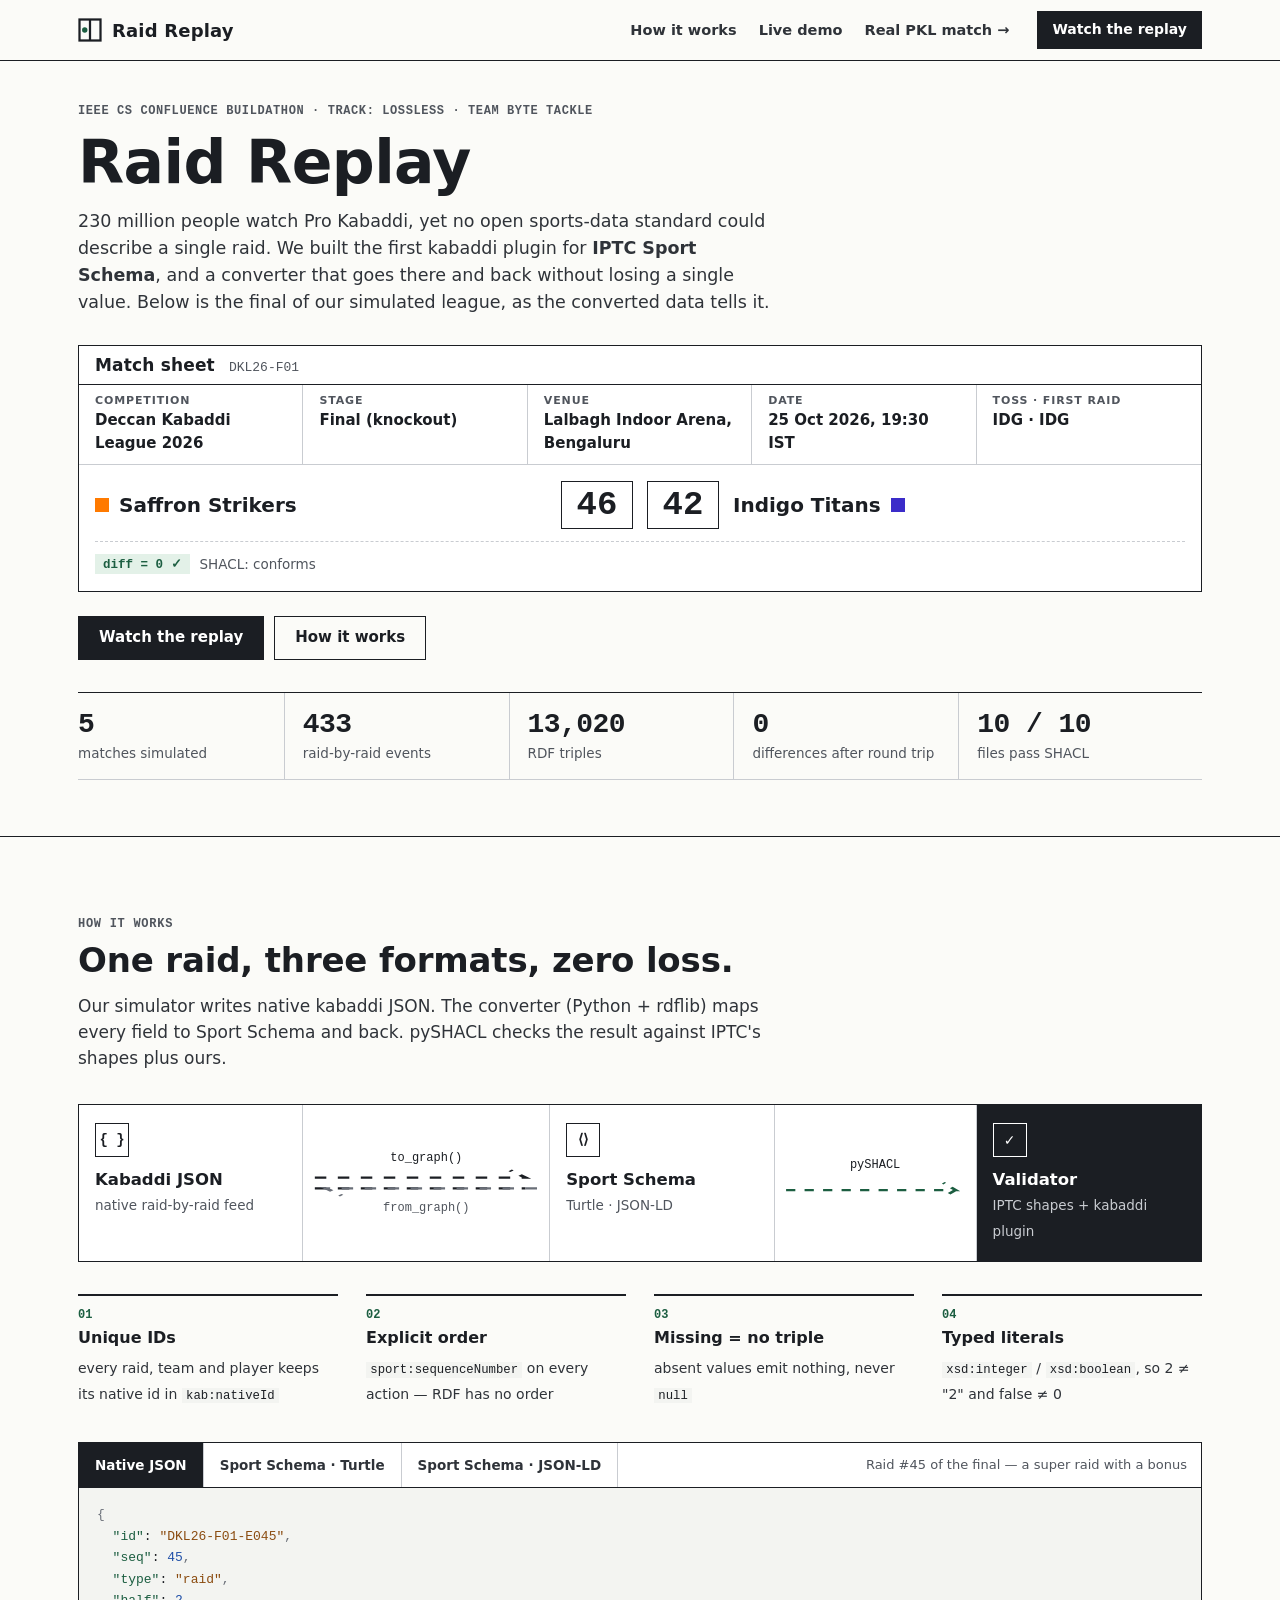
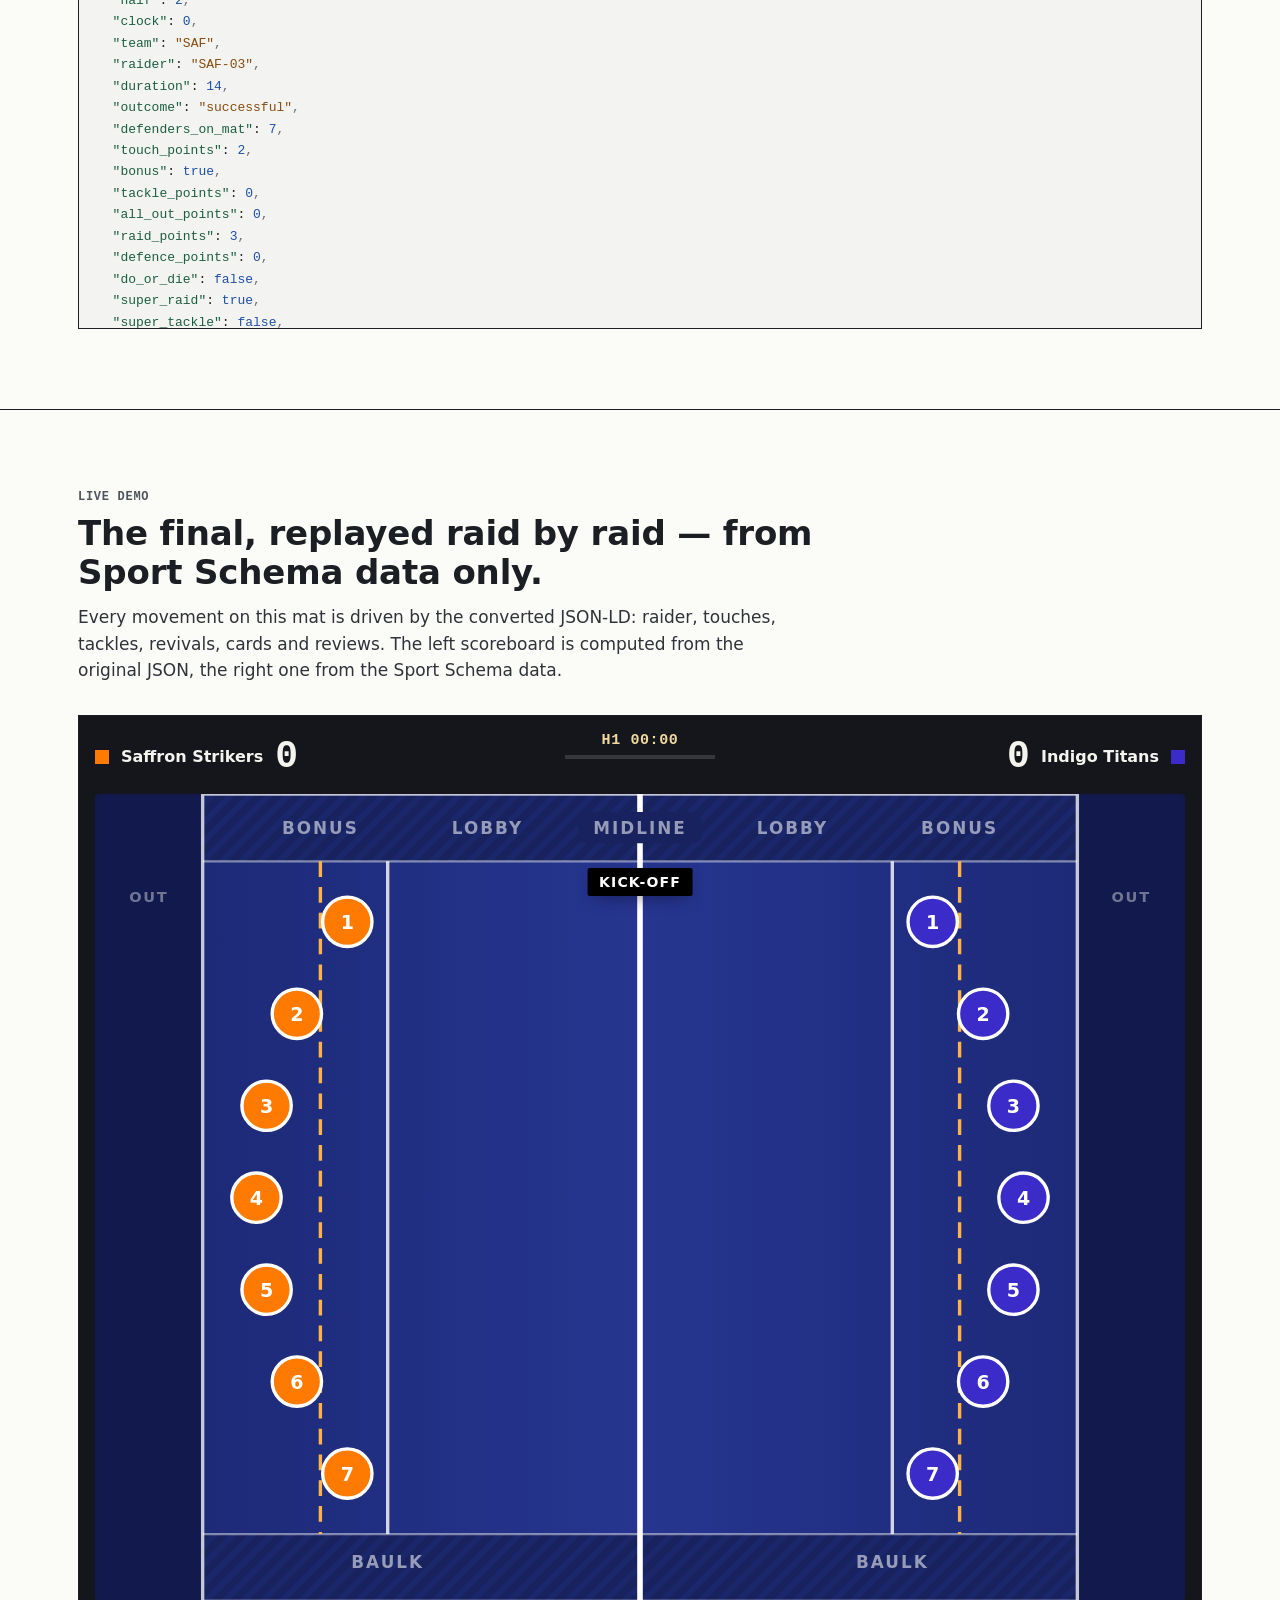
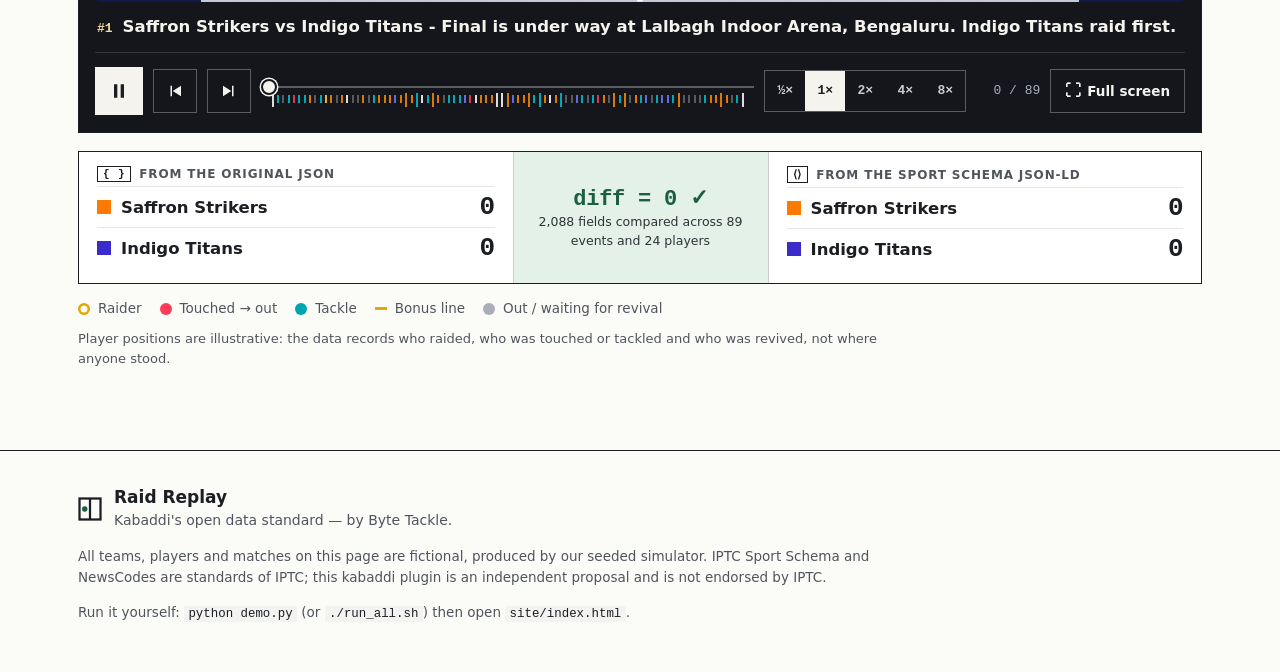
==== commit 8a1749e3: "Real PKL data: kabaddiPy converter, feed shapes, real-match replay, final slides" ====
--- a/site/index.html
+++ b/site/index.html
@@ -142,7 +142,7 @@
 .pl.raider circle.ring{stroke:#ffd166;stroke-width:4;fill:none;opacity:1}
 .pl circle.ring{opacity:0;transition:opacity .2s}
 .pl.susp circle.body{stroke:#ffd23f;stroke-dasharray:6 4}
-.tags{position:absolute;left:50%;top:14px;transform:translateX(-50%);display:flex;gap:8px;flex-wrap:wrap;justify-content:center;pointer-events:none;width:92%}
+.tags{position:absolute;left:50%;top:calc(8.4% + 6px);transform:translateX(-50%);display:flex;gap:8px;flex-wrap:wrap;justify-content:center;pointer-events:none;width:92%}
 .tag{font:700 14px var(--sans);letter-spacing:.08em;padding:6px 12px;border-radius:2px;color:#fff;box-shadow:0 6px 18px -8px rgba(0,0,0,.6);animation:tagIn .35s ease-out both;white-space:nowrap}
 .tag.out{animation:tagOut .3s ease forwards}
 @keyframes tagIn{from{transform:translateY(-6px);opacity:0}to{transform:none;opacity:1}}
@@ -308,6 +308,15 @@
   html{scroll-behavior:auto}
 }
 
+/* real-match additions */
+.mat-note{margin:10px 0 0;font-size:13px;color:var(--muted,#6A6F78);max-width:820px}
+.switch{display:flex;flex-wrap:wrap;gap:8px;margin:18px 0 0}
+.switch a{font:600 14px var(--sans);padding:8px 14px;border:1.5px solid currentColor;color:inherit;text-decoration:none;border-radius:2px}
+.switch a.on{background:#1B1E23;color:#FBFBF8;border-color:#1B1E23}
+.nav .links a.real{font-weight:700}
+.t-timeout{background:#5B61D6}
+.t-review{background:#fff;color:#1B1E23}
+
 </style>
 </head>
 <body>
@@ -320,7 +329,7 @@
       <span>Raid Replay</span>
     </a>
     <nav class="links" aria-label="Sections">
-      <a href="#how">How it works</a><a href="#demo">Live demo</a>
+      <a href="#how">How it works</a><a href="#demo">Live demo</a><a class="real" href="real.html">Real PKL match →</a>
     </nav>
     <a class="btn btn-sm btn-dark" href="#demo">Watch the replay</a>
   </div>
@@ -351,7 +360,7 @@
         <em id="heroHome">0</em>
         <em id="heroAway">0</em>
         <span class="team away"><b id="heroAwayName"></b><span class="sw" id="heroAwaySw"></span></span>
-        <span class="result-note"><span class="ok-badge">diff = 0 ✓</span> SHACL: conforms</span>
+        <span class="result-note"><span class="ok-badge" id="heroDiff">diff = 0 ✓</span> <span id="heroShacl">SHACL: conforms</span></span>
       </div>
     </div>
 
@@ -378,7 +387,7 @@
       <div class="node n-val"><div class="n-ic">✓</div><b>Validator</b><span>IPTC shapes + kabaddi plugin</span></div>
     </div>
 
-    <div class="rules reveal">
+        <div class="rules reveal">
       <div><b>Unique IDs</b><span>every raid, team and player keeps its native id in <code>kab:nativeId</code></span></div>
       <div><b>Explicit order</b><span><code>sport:sequenceNumber</code> on every action — RDF has no order</span></div>
       <div><b>Missing = no triple</b><span>absent values emit nothing, never <code>null</code></span></div>
@@ -640,6 +649,7 @@
       <div class="legend">
         <span><i class="lg-raid"></i>Raider</span><span><i class="lg-touch"></i>Touched → out</span><span><i class="lg-tackle"></i>Tackle</span><span><i class="lg-bonus"></i>Bonus line</span><span><i class="lg-out"></i>Out / waiting for revival</span>
       </div>
+      <p class="mat-note">Player positions are illustrative: the data records who raided, who was touched or tackled and who was revived, not where anyone stood.</p>
     </div>
   </div>
 </section>
@@ -652,8 +662,8 @@
       <svg class="logo" viewBox="0 0 32 32" aria-hidden="true"><rect x="2" y="2" width="28" height="28" fill="none" stroke="currentColor" stroke-width="3"/><path d="M16 2v28" stroke="currentColor" stroke-width="3"/><circle cx="9" cy="16" r="3.6" fill="#1C5E41"/></svg>
       <div><b>Raid Replay</b><span>Kabaddi's open data standard — by Byte Tackle.</span></div>
     </div>
-    <p class="foot-note">All teams, players and matches are fictional, produced by our seeded simulator. No real match data is used. IPTC Sport Schema and NewsCodes are standards of IPTC; this kabaddi plugin is an independent proposal and is not endorsed by IPTC.</p>
-    <p class="foot-note small">Run it yourself: <code>./run_all.sh</code> then open <code>site/index.html</code>.</p>
+    <p class="foot-note">All teams, players and matches on this page are fictional, produced by our seeded simulator. IPTC Sport Schema and NewsCodes are standards of IPTC; this kabaddi plugin is an independent proposal and is not endorsed by IPTC.</p>
+    <p class="foot-note small">Run it yourself: <code>python demo.py</code> (or <code>./run_all.sh</code>) then open <code>site/index.html</code>.</p>
   </div>
 </footer>
 
@@ -668,6 +678,18 @@
   'use strict';
   var $ = function (s) { return document.querySelector(s); };
   var R = window.RR_RESULTS, LD = window.RR_JSONLD, NV = window.RR_NATIVE;
+  /* Two modes share this engine:
+     'sim'  - our simulated final, native JSON <-> Sport Schema (index.html)
+     'real' - a real Pro Kabaddi match from the official feed (kabaddiPy-data) <-> Sport Schema (real.html) */
+  var MODE = window.RR_MODE || 'sim', REAL = null;
+  if (MODE === 'real') {
+    var mq = (location.search.match(/[?&]m=([\w-]+)/) || [])[1];
+    var mkeys = Object.keys(window.RR_FEED);
+    var mkey = mkeys.indexOf(mq) >= 0 ? mq : (window.RR_FEED_DEFAULT || mkeys[0]);
+    REAL = window.RR_FEED[mkey]; REAL.key = mkey;
+    LD = REAL.jsonld; NV = REAL.original;
+    document.querySelectorAll('.switch a').forEach(function (a) { a.classList.toggle('on', a.dataset.m === mkey); });
+  }
   var reduceMotion = window.matchMedia && window.matchMedia('(prefers-reduced-motion: reduce)').matches;
   var fmt = function (n) { return Number(n).toLocaleString('en-IN'); };
   var esc = function (s) { return String(s).replace(/[&<>"]/g, function (c) { return { '&': '&amp;', '<': '&lt;', '>': '&gt;', '"': '&quot;' }[c]; }); };
@@ -760,7 +782,179 @@
              teams: teams, players: players, events: events };
   }
 
-  var M = modelFromJsonLd();
+  /* ---- real feed: rebuild the original kabaddiPy JSON from the JSON-LD (mirror of kabaddipy/core.py from_graph) ---- */
+  var nodeOf = function (x) { return x && x['@id'] && byId[x['@id']] ? byId[x['@id']] : x; };
+  var isType = function (t) { return function (n) { return types(n).indexOf(t) >= 0; }; };
+  var byPos = function (a, b) { return get(a, 'kab:listPosition') - get(b, 'kab:listPosition'); };
+  var RDFNS = 'http://www.w3.org/1999/02/22-rdf-syntax-ns#';
+  function listItems(v) {   // compact {"@list": [...]} or, when rdflib can't compact it (repeated values), an rdf:first/rdf:rest chain
+    if (v && v['@list']) return v['@list'];
+    var items = [], n = nodeOf(v), guard = 0;
+    while (n && n['@id'] !== RDFNS + 'nil' && n['@id'] !== 'rdf:nil' && guard++ < 100000) {
+      if (n['@list']) return items.concat(n['@list']);
+      items.push(n[RDFNS + 'first'] !== undefined ? n[RDFNS + 'first'] : n['rdf:first']);
+      n = nodeOf(n[RDFNS + 'rest'] || n['rdf:rest']);
+    }
+    return items;
+  }
+  function readFields(n, table, path) {
+    var nulls = arr(n['kab:nullField']), empties = arr(n['kab:emptyObject']), out = {};
+    table.forEach(function (row) {
+      var key = row[0], p = row[1], kind = row[2], pth = path + key, v;
+      if (nulls.indexOf(pth) >= 0) { out[key] = null; return; }
+      if (kind === 'obj') {
+        var sub = readFields(n, row[3], pth + '.');
+        if (Object.keys(sub).length || empties.indexOf(pth) >= 0) out[key] = sub;
+        return;
+      }
+      v = n[p];
+      if (v === undefined) return;
+      if (kind === 'lit') out[key] = val(v);
+      else if (kind === 'strint') { var sv = val(v); out[key] = /^-?\d+$/.test(sv) ? parseInt(sv, 10) : sv; }
+      else if (kind === 'athlete') out[key] = get(nodeOf(v), 'kab:playerId');
+      else if (kind === 'team') out[key] = parseInt(get(nodeOf(v), 'kab:teamId'), 10);
+      else if (kind === 'ilist') out[key] = listItems(v).map(val);
+      else if (kind === 'alist') out[key] = listItems(v).map(function (x) { return get(nodeOf(x), 'kab:playerId'); });
+      else if (kind === 'objlist') out[key] = listItems(v).map(function (x) { return readFields(nodeOf(x), row[3], ''); });
+    });
+    return out;
+  }
+  function gameFromJsonLd() {
+    var TB = window.RR_FEED_TABLES;
+    var m = graph.filter(isType('sport:Event'))[0], nulls = arr(m['kab:nullField']), empties = arr(m['kab:emptyObject']);
+    var md = readFields(m, TB.MATCH, '');
+    [['series', TB.SERIES, 'sport:eventInCompetition'], ['venue', TB.VENUE, 'sport:location']].forEach(function (x) {
+      if (nulls.indexOf(x[0]) >= 0) md[x[0]] = null;
+      else if (m[x[2]]) md[x[0]] = readFields(nodeOf(m[x[2]]), x[1], '');
+    });
+    var teams = readFields(m, TB.TEAMS, '');
+    teams.team = arr(m['sport:participation']).map(nodeOf).sort(byPos).map(function (tp) {
+      var o = {}, t = nodeOf(tp['sport:participationBy']);
+      [readFields(t, TB.TEAM_NODE, ''), readFields(tp, TB.TEAM_PART, '')].forEach(function (x) { Object.keys(x).forEach(function (k) { o[k] = x[k]; }); });
+      if (arr(tp['kab:nullField']).indexOf('squad') >= 0) { o.squad = null; return o; }
+      var ips = graph.filter(function (n) { return isType('sport:IndividualParticipation')(n) && ref(n['sport:teamParticipation']) === tp['@id']; }).sort(byPos);
+      if (ips.length) o.squad = ips.map(function (ip) {
+        var a = nodeOf(ip['sport:participationBy']), pl = { id: get(a, 'kab:playerId') };
+        [readFields(a, TB.PLAYER_NODE, ''), readFields(ip, TB.PLAYER_PART, '')].forEach(function (x) { Object.keys(x).forEach(function (k) { pl[k] = x[k]; }); });
+        return pl;
+      });
+      else if (arr(tp['kab:emptyObject']).indexOf('squad') >= 0) o.squad = [];
+      return o;
+    });
+    var acts = graph.filter(isType('sport:Action')).sort(function (a, b) { return parseInt(get(a, 'sport:sequenceNumber'), 10) - parseInt(get(b, 'sport:sequenceNumber'), 10); });
+    var events = acts.map(function (a) { return readFields(a, TB.EVENT, ''); });
+    var evBlock = nulls.indexOf('events.event') >= 0 ? { event: null } : (events.length || empties.indexOf('events.event') >= 0) ? { event: events } : {};
+    return { match_detail: md, teams: teams, events: evBlock };
+  }
+  // every leaf value compared strictly: 2 !== "2", false !== 0, null !== missing
+  function leafDiff(a, b) {
+    var r = { fields: 0, diffs: 0 };
+    (function walk(x, y) {
+      var xo = x !== null && typeof x === 'object', yo = y !== null && typeof y === 'object';
+      if (Array.isArray(x) || Array.isArray(y)) {
+        if (!Array.isArray(x) || !Array.isArray(y)) { r.fields++; r.diffs++; return; }
+        if (!x.length && !y.length) { r.fields++; return; }
+        for (var i = 0; i < Math.max(x.length, y.length); i++) walk(x[i], y[i]);
+        return;
+      }
+      if (xo || yo) {
+        if (!xo || !yo) { r.fields++; r.diffs++; return; }
+        var keys = {}; Object.keys(x).concat(Object.keys(y)).forEach(function (k) { keys[k] = 1; });
+        if (!Object.keys(keys).length) { r.fields++; return; }
+        Object.keys(keys).forEach(function (k) { if (!(k in x) || !(k in y)) { r.fields++; r.diffs++; } else walk(x[k], y[k]); });
+        return;
+      }
+      r.fields++; if (x !== y) r.diffs++;
+    })(a, b);
+    return r;
+  }
+  /* real feed -> replay model. Pure function of the feed, so it gives the same result for the
+     original JSON and for the JSON rebuilt from JSON-LD (that is what the two scoreboards compare). */
+  function feedToModel(game) {
+    var md = game.match_detail || {}, T = game.teams.team;
+    var homeId = game.teams.home_team_id != null ? String(game.teams.home_team_id) : String(T[0].id);
+    var posOf = {}; T.forEach(function (t, i) { posOf[String(t.id)] = i; });
+    var winId = md.result && md.result.winning_team_id != null ? String(md.result.winning_team_id) : null;
+    var teams = T.map(function (t) {
+      var id = String(t.id);
+      return { id: id, name: t.name, short: (t.short_name || t.name).trim(), colour: id === homeId ? '#FF7A00' : '#4338CA',
+               side: id === homeId ? 'home' : 'away', score: t.score, outcome: winId ? (winId === id ? 'win' : 'loss') : 'tie' };
+    }).sort(function (a) { return a.side === 'home' ? -1 : 1; });
+    var otherT = function (tid) { return tid === teams[0].id ? teams[1].id : teams[0].id; };
+    var players = {};
+    T.forEach(function (t) {
+      (t.squad || []).forEach(function (p) {
+        players[String(p.id)] = { id: String(p.id), name: String(p.name || p.id).replace(/\s+/g, ' ').trim(), jersey: p.jersey, team: String(t.id),
+                                  role: String(p.role || '').toLowerCase(), starter: !!p.starter, captain: !!p.captain };
+      });
+    });
+    var secs = function (e) {
+      var c = String(e.clock || '').split(':'), left = parseInt(c[0], 10) * 60 + parseInt(c[1], 10);
+      return isNaN(left) ? 0 : Math.max(0, Math.min(1200, 1200 - left));   // the feed's clock counts down
+    };
+    var evs = (game.events && game.events.event) || [], out = [];
+    var base = [0, 0], halfScore = [0, 0], lastHalf = null;
+    var tot = function () { var a = base[0] + halfScore[0], b = base[1] + halfScore[1]; return posOf[homeId] === 0 ? [a, b] : [b, a]; };
+    var mark = function (type, half, clock) { var t = tot(); out.push({ type: type, half: half, clock: clock, seq: '–', home_score: t[0], away_score: t[1], synthetic: true }); };
+    evs.forEach(function (e, i) {
+      var half = e.event_half || lastHalf || 1;
+      if (half !== lastHalf) {
+        if (lastHalf !== null) { mark('half_end', lastHalf, 1200); base = [base[0] + halfScore[0], base[1] + halfScore[1]]; halfScore = [0, 0]; }
+        mark('half_start', half, 0); lastHalf = half;
+      }
+      if (e.score) halfScore = [e.score[0], e.score[1]];        // the feed's score is per half
+      var t = tot();
+      var x = { seq: i + 1, half: half, clock: secs(e), home_score: t[0], away_score: t[1], text: e.event_text };
+      var name = e.event, defs = (e.defenders || []).map(String);
+      if (/Raid$/.test(name) || name === 'Raider and Anti Out') {
+        x.type = 'raid'; x.team = String(e.raiding_team_id); x.raider = String(e.raider_id);
+        if (name === 'Successful Raid') { x.outcome = 'successful'; x.touched = defs.slice(0, Math.max(0, e.raid_touch_points || 0)); }
+        else if (name === 'Empty Raid') x.outcome = 'empty';
+        else {
+          x.outcome = e.do_or_die && !e.defending_capture_points && !defs.length ? 'do-or-die-out' : 'tackled';
+          x.tackled_by = defs.length ? defs : e.defender_id != null ? [String(e.defender_id)] : [];
+        }
+        x.touch_points = Math.max(0, e.raid_touch_points || 0); x.bonus = (e.raid_bonus_points || 0) > 0;
+        x.tackle_points = (e.defending_capture_points || 0) + (e.defending_bonus_points || 0);
+        x.super_raid = !!e.super_raid; x.super_tackle = !!e.super_tackle; x.do_or_die = !!e.do_or_die;
+        if ((e.raid_all_out_points || 0) > 0) x.all_out_team = otherT(x.team);
+        if ((e.defending_all_out_points || 0) > 0) x.all_out_team = x.team;
+        if (e.review && e.review.review_taken) x.review = (e.review.outcome && e.review.outcome.outcome_value) || 'taken';
+      } else if (name === 'Substitution') {
+        // which id comes on is NOT consistent across seasons (player_id is "on" in some, "off" in others),
+        // so the feed's own text decides: "<on> comes in for <off>"
+        x.type = 'substitution'; x.player_in = String(e.player_id); x.player_out = String(e.substituted_by);
+        var nm = function (v) { return String(v || '').replace(/\s+/g, ' ').trim().toLowerCase(); };
+        var mt = /^(.*?)\s+comes in for\s+(.*?)\s*$/.exec(String(e.event_text || ''));
+        if (mt && players[x.player_out] && nm(players[x.player_out].name) === nm(mt[1])) {
+          var sw = x.player_in; x.player_in = x.player_out; x.player_out = sw;
+        }
+        x.team = e.team_id ? String(e.team_id) : (players[x.player_in] || {}).team;
+      } else if (/Card$/.test(name)) {
+        x.type = 'card'; x.colour = name.split(' ')[0].toLowerCase(); x.player = String(e.player_id);
+        x.team = e.team_id ? String(e.team_id) : (players[x.player] || {}).team; x.reason = e.reason || '';
+        if (x.colour === 'yellow') x.suspension_seconds = 120;
+      } else if (/^time ?out$/i.test(name)) {
+        x.type = 'timeout'; x.team = e.team_id ? String(e.team_id) : null;
+      } else x.type = 'info';
+      out.push(x);
+    });
+    if (lastHalf !== null) mark('half_end', lastHalf, 1200);
+    // a raid's clock is when it was logged; give it a duration from the gap to the next event and start it that much earlier
+    out.forEach(function (x, i) {
+      if (x.type !== 'raid') return;
+      var nx = out[i + 1], gap = nx && nx.half === x.half ? x.clock - (out[i - 1] && out[i - 1].half === x.half ? out[i - 1].clock : 0) : 20;
+      x.duration = Math.max(6, Math.min(30, gap || 20));
+      x.clock = Math.max(0, x.clock - x.duration);
+    });
+    var first = out.filter(function (x) { return x.type === 'raid'; })[0];
+    return { name: (md.match_number || 'Match') + ': ' + teams[0].name + ' vs ' + teams[1].name,
+             venue: md.venue ? md.venue.name || '' : '', firstRaid: first ? first.team : teams[0].id,
+             teams: teams, players: players, events: out, real: true };
+  }
+
+  var GAME_LD = MODE === 'real' ? gameFromJsonLd() : null;
+  var M = MODE === 'real' ? feedToModel(GAME_LD) : modelFromJsonLd();
   var HOME = M.teams[0], AWAY = M.teams[1];
   var TEAM = {}; TEAM[HOME.id] = HOME; TEAM[AWAY.id] = AWAY;
   var EV = M.events, N = EV.length;
@@ -776,7 +970,7 @@
     }
     return a === b;   // strict: 2 !== "2", false !== 0
   }
-  var DIFF = (function () {
+  var DIFF = MODE === 'real' ? leafDiff(NV, GAME_LD) : (function () {
     var diffs = 0, fields = 0;
     var n = Math.max(NV.events.length, EV.length);
     for (var i = 0; i < n; i++) {
@@ -808,8 +1002,9 @@
     });
     return out;
   }
-  var SC_NATIVE = runningScores(NV.events, NV.teams[0].id);
-  var SC_LD = runningScores(EV, HOME.id);
+  var feedScores = function (model) { return [[0, 0]].concat(model.events.map(function (e) { return [e.home_score, e.away_score]; })); };
+  var SC_NATIVE = MODE === 'real' ? feedScores(feedToModel(NV)) : runningScores(NV.events, NV.teams[0].id);
+  var SC_LD = MODE === 'real' ? feedScores(M) : runningScores(EV, HOME.id);
 
   /* =====================================================================
      2. Page furniture: nav, reveal, tabs, hero stats
@@ -834,18 +1029,39 @@
     });
   });
 
-  var MS = R.matches;
+  var MS = R.matches || [];
   var sum = function (k) { return MS.reduce(function (s, m) { return s + m[k]; }, 0); };
   var totalDiff = sum('diff_turtle') + sum('diff_jsonld');
   var validFiles = MS.reduce(function (s, m) { return s + (m.valid_turtle ? 1 : 0) + (m.valid_jsonld ? 1 : 0); }, 0);
 
-  $('#stats').innerHTML = [
+  $('#stats').innerHTML = (MODE === 'real' ? [
+    [R.all.lossless === R.all.files ? fmt(R.all.files) : fmt(R.all.lossless) + ' / ' + fmt(R.all.files), 'real PKL matches (seasons 1–10), all lossless'], [fmt(R.all.events), 'play-by-play events'],
+    [fmt(R.all.triples), 'RDF triples'], [R.all.differences, 'differences after round trip'],
+    [R.knockouts.conform + ' / ' + R.knockouts.total, 'Season 10 knockouts pass SHACL']
+  ] : [
     [MS.length, 'matches simulated'], [fmt(sum('events')), 'raid-by-raid events'], [fmt(sum('triples')), 'RDF triples'],
     [totalDiff, 'differences after round trip'], [validFiles + ' / ' + MS.length * 2, 'files pass SHACL']
-  ].map(function (s) { return '<div class="stat"><b>' + s[0] + '<\/b><span>' + s[1] + '<\/span><\/div>'; }).join('');
+  ]).map(function (s) { return '<div class="stat"><b>' + s[0] + '<\/b><span>' + s[1] + '<\/span><\/div>'; }).join('');
 
   /* match sheet: details from the original JSON, teams from the JSON-LD */
-  (function () {
+  if (MODE === 'real') (function () {
+    var md = NV.match_detail || {}, iso = String(md.matchtime_iso || '');
+    var MON = ['Jan', 'Feb', 'Mar', 'Apr', 'May', 'Jun', 'Jul', 'Aug', 'Sep', 'Oct', 'Nov', 'Dec'];
+    var d = /^\d{4}-\d{2}-\d{2}T\d{2}:\d{2}/.test(iso) ? new Date(Date.parse(iso) + 330 * 60000) : null;   // shown in IST
+    $('#sheetId').textContent = 'PKL match ' + md.match_id;
+    $('#fComp').textContent = md.series ? md.series.name : '';
+    $('#fStage').textContent = (md.match_number || '') + (md.stage && String(md.match_number || '').indexOf(md.stage) < 0 ? ' · ' + md.stage : '');
+    $('#fVenue').textContent = md.venue ? md.venue.name : '';
+    $('#fDate').textContent = d ? d.getUTCDate() + ' ' + MON[d.getUTCMonth()] + ' ' + d.getUTCFullYear() + ', ' + String(d.getUTCHours()).padStart(2, '0') + ':' + String(d.getUTCMinutes()).padStart(2, '0') + ' IST' : (md.date || '');
+    var tw = md.toss && TEAM[String(md.toss.winner)];
+    $('#fToss').textContent = (tw ? tw.short : '–') + ' · ' + (md.toss ? md.toss.selection : '');
+    $('#heroHomeName').textContent = HOME.name; $('#heroAwayName').textContent = AWAY.name;
+    $('#heroHomeSw').style.background = HOME.colour; $('#heroAwaySw').style.background = AWAY.colour;
+    $('#heroDiff').textContent = 'diff = ' + DIFF.diffs + (DIFF.diffs ? ' ✕' : ' ✓');
+    var v = REAL.validation;
+    $('#heroShacl').textContent = v ? 'SHACL: ' + (v.conforms ? 'conforms' : 'fails') + (v.warnings ? ' · ' + v.warnings + ' data-quality warning' + (v.warnings > 1 ? 's' : '') + ' in the source feed' : '') : '';
+  })();
+  else (function () {
     var m = NV.match || {};
     var plain = function (s) { return String(s || '').replace(/ \(fictional\)/, ''); };
     var st = String(m.start || '');
@@ -896,7 +1112,7 @@
   $('#diffBadge').classList.toggle('bad', DIFF.diffs !== 0);
   $('#fsDiff').textContent = 'diff = ' + DIFF.diffs + ' ' + (DIFF.diffs === 0 ? '✓' : '✕');
   $('#fsDiff').classList.toggle('bad', DIFF.diffs !== 0);
-  $('#diffSmall').textContent = fmt(DIFF.fields) + ' fields compared across ' + N + ' events and ' + Object.keys(M.players).length + ' players';
+  $('#diffSmall').textContent = fmt(DIFF.fields) + ' fields compared across ' + (MODE === 'real' ? ((NV.events && NV.events.event) || []).length : N) + ' events and ' + Object.keys(M.players).length + ' players';
 
   // sprites
   var SPR = {};
@@ -936,7 +1152,21 @@
       });
     });
   }
+  function revive(tid, n) {
+    for (var k = 0; k < n && S.out[tid].length; k++) S.mat[tid].push(S.out[tid].shift());   // first out, first in
+  }
+  function reviveAll(tid) { while (S.out[tid].length) S.mat[tid].push(S.out[tid].shift()); }
   function applyEvent(e) {
+    if (M.real && e.type === 'raid') {
+      // the real feed records who touched/tackled whom, not who is on the mat: revivals follow the rules
+      var att = e.team, dfn = other(att), nD = 0, nA = 0;
+      (e.touched || []).forEach(function (p) { if (removeFrom(S.mat[dfn], p)) { S.out[dfn].push(p); nD++; } });
+      if (e.outcome === 'tackled' || e.outcome === 'do-or-die-out') { if (removeFrom(S.mat[att], e.raider)) { S.out[att].push(e.raider); nA++; } }
+      revive(att, nD); revive(dfn, nA);
+      if (e.all_out_team || !S.mat[dfn].length) reviveAll(e.all_out_team || dfn);
+      if (!S.mat[att].length) reviveAll(att);
+      return;
+    }
     if (e.type === 'raid') {
       var att = e.team, dfn = other(att);
       (e.defenders_out || []).forEach(function (p) { removeFrom(S.mat[dfn], p); S.out[dfn].push(p); });
@@ -945,19 +1175,44 @@
       }
       (e.revived || []).forEach(function (p) { var t = M.players[p].team; removeFrom(S.out[t], p); S.mat[t].push(p); });
     } else if (e.type === 'card') {
+      if (!M.players[e.player]) return;
       var tm = M.players[e.player].team;
       if (e.colour === 'yellow') { removeFrom(S.mat[tm], e.player); S.susp[tm].push({ p: e.player, until: absT(e) + (e.suspension_seconds || 120) }); }
       if (e.colour === 'red') { removeFrom(S.mat[tm], e.player); S.red[e.player] = 1; }
+    } else if (e.type === 'substitution' && M.real) {
+      var t = e.team, pin = e.player_in, pout = e.player_out;
+      if (!S.mat[t]) return;
+      var inPlay = function (p) { return S.mat[t].indexOf(p) >= 0 || S.out[t].indexOf(p) >= 0; };
+      if (inPlay(pin) && !inPlay(pout)) { var tmp = pin; pin = pout; pout = tmp; }   // last guard against a reversed record
+      if (!inPlay(pout) || inPlay(pin)) return;
+      removeFrom(S.bench[t], pin);
+      var mi = S.mat[t].indexOf(pout);
+      if (mi >= 0) S.mat[t][mi] = pin; else S.out[t][S.out[t].indexOf(pout)] = pin;
+      S.bench[t].push(pout);
     } else if (e.type === 'substitution') {
+      if (!S.mat[e.team]) return;
       var m = S.mat[e.team], i = m.indexOf(e.player_out);
       if (i >= 0) m[i] = e.player_in;
+      else if (M.real) { var o = S.out[e.team].indexOf(e.player_out); if (o >= 0) S.out[e.team][o] = e.player_in; }
       var b = S.bench[e.team], j = b.indexOf(e.player_in); if (j >= 0) b[j] = e.player_out;
     }
     if (e.home_on_mat !== undefined && (S.mat[HOME.id].length !== e.home_on_mat || S.mat[AWAY.id].length !== e.away_on_mat)) {
       console.warn('on-mat mismatch at event', e.seq, S.mat[HOME.id].length, e.home_on_mat, S.mat[AWAY.id].length, e.away_on_mat);
     }
   }
-  function preEvent(e) { if (e.type === 'raid' || e.type === 'card' || e.type === 'substitution') release(e); }
+  function preEvent(e) {
+    if (e.type === 'raid' || e.type === 'card' || e.type === 'substitution') release(e);
+    if (M.real && e.type === 'raid' && S.mat[e.team].indexOf(e.raider) < 0) {
+      // the feed says he raided, so he is on the mat; our rule-based revival guessed wrong - correct it
+      var inBench = S.bench[e.team].indexOf(e.raider) >= 0;
+      if (!removeFrom(S.out[e.team], e.raider)) removeFrom(S.bench[e.team], e.raider);
+      if (S.mat[e.team].length >= 7) {
+        var back = S.mat[e.team].pop();
+        if (inBench) S.bench[e.team].push(back); else S.out[e.team].unshift(back);
+      }
+      S.mat[e.team].push(e.raider);
+    }
+  }
 
   // formation targets
   function slot(side, i, n) {
@@ -1035,6 +1290,17 @@
   function teamName(tid) { return TEAM[tid].name; }
   function commentary(e) {
     var sc = function () { return HOME.short + ' ' + e.home_score + ' – ' + e.away_score + ' ' + AWAY.short; };
+    if (M.real && !e.synthetic) {   // the feed's own words, plus what the flags say
+      var s0 = e.text ? String(e.text).replace(/\s+/g, ' ').trim() : (e.type === 'timeout' ? 'Time-out' + (e.team ? ' — ' + teamName(e.team) : '') : 'Technical point');
+      var extra = [];
+      if (e.do_or_die) extra.push('do-or-die');
+      if (e.bonus) extra.push('bonus');
+      if (e.super_raid) extra.push('SUPER RAID');
+      if (e.super_tackle) extra.push('SUPER TACKLE');
+      if (e.all_out_team) extra.push('ALL OUT on ' + teamName(e.all_out_team));
+      if (e.review) extra.push('review: ' + e.review);
+      return s0.replace(/\.$/, '') + (extra.length ? ' — ' + extra.join(', ') : '') + '. ' + sc() + '.';
+    }
     switch (e.type) {
       case 'half_start':
         return e.half === 1 ? M.name + ' is under way at ' + M.venue.replace(/ \(fictional\)/, '') + '. ' + teamName(M.firstRaid) + ' raid first.'
@@ -1096,7 +1362,7 @@
   var scrub = $('#scrub'); scrub.max = N;
   var tickColour = function (e) {
     if (e.type === 'raid') return { successful: '#ff8a00', tackled: '#00c2d1', empty: 'rgba(255,255,255,.35)', 'do-or-die-out': '#ff3b5c', 'self-out': '#ff3b5c' }[e.outcome];
-    return { card: '#ffd23f', review: '#ffffff', substitution: '#6d7cff', half_start: '#ffffff', half_end: '#ffffff' }[e.type];
+    return { card: '#ffd23f', review: '#ffffff', substitution: '#6d7cff', half_start: '#ffffff', half_end: '#ffffff', timeout: '#9aa0ff', info: '#c9ccd1' }[e.type];
   };
   $('#ticks').innerHTML = EV.map(function (e, i) {
     var tall = e.type === 'half_end' || e.type === 'half_start' || e.super_raid || e.super_tackle || e.all_out_team;
@@ -1161,6 +1427,12 @@
     say(e);
     raidInfo.textContent = ' ';
     if (e.type === 'raid') {
+      if (M.real) {
+        var dfnT = other(e.team);
+        e.defenders_out = (e.touched || []).filter(function (p) { return S.mat[dfnT].indexOf(p) >= 0; });
+        e.defenders_on_mat = S.mat[dfnT].length;
+        if (e.review) tag('REVIEW · ' + String(e.review).toUpperCase(), 't-review', 2200);
+      }
       layout(e.raider);
       raidPlan = planRaid(e);
       var sp = SPR[e.raider]; sp.free = true; sp.g.classList.add('raider');
@@ -1171,10 +1443,11 @@
       raidPlan = null;
       if (e.type === 'card') tag((e.colour === 'yellow' ? '▮ YELLOW CARD' : e.colour === 'red' ? '▮ RED CARD' : '▮ GREEN CARD'), 't-' + e.colour, 2200);
       if (e.type === 'review') tag('REVIEW · ' + (e.result === 'successful' ? 'OVERTURNED' : 'UPHELD'), 't-review', 2200);
-      if (e.type === 'substitution') tag('SUBSTITUTION ⇄ ' + TEAM[e.team].short, 't-sub', 1600);
+      if (e.type === 'substitution') tag('SUBSTITUTION ⇄ ' + (TEAM[e.team] ? TEAM[e.team].short : ''), 't-sub', 1600);
+      if (e.type === 'timeout') tag('TIME-OUT' + (e.team && TEAM[e.team] ? ' · ' + TEAM[e.team].short : ''), 't-timeout', 1600);
       if (e.type === 'half_start') { overlayEl.innerHTML = ''; tag(e.half === 1 ? 'KICK-OFF' : 'SECOND HALF', 't-half', 1400); }
       if (e.type === 'half_end') overlay(e.half === 1 ? 'Half-time' : 'Full-time', HOME.short + ' ' + e.home_score + ' – ' + e.away_score + ' ' + AWAY.short, e.half === 1 ? 2600 : 0);
-      if (e.type === 'card') { var s = SPR[e.player]; ring(s.x, s.y, e.colour === 'red' ? '#e5484d' : e.colour === 'yellow' ? '#ffd23f' : '#18b26b', 20, 60, 900); }
+      if (e.type === 'card' && SPR[e.player]) { var s = SPR[e.player]; ring(s.x, s.y, e.colour === 'red' ? '#e5484d' : e.colour === 'yellow' ? '#ffd23f' : '#18b26b', 20, 60, 900); }
       setClock(e.half, e.clock);
     }
   }
@@ -1218,7 +1491,7 @@
           rp.tackleShown = true;
           ring(pos.x, pos.y, '#00c2d1', 20, 70, 800);
           tag(e.super_tackle ? 'SUPER TACKLE' : 'TACKLED', e.super_tackle ? 't-st' : 't-st', 2000);
-          floatText(pos.x, pos.y - 36, '+' + e.tackle_points, '#7fe9f5');
+          if (e.tackle_points) floatText(pos.x, pos.y - 36, '+' + e.tackle_points, '#7fe9f5');
         }
       }
       if (e.outcome === 'do-or-die-out' && p > 0.93 && !rp.dodShown) { rp.dodShown = true; ring(pos.x, pos.y, '#ff3b5c', 18, 60, 700); tag('OUT · DO-OR-DIE FAILED', 't-dod', 1600); }
@@ -1361,7 +1634,7 @@
   }
 
   // expose a tiny hook for automated checks
-  window.RaidReplay = { seek: seek, play: function () { setPlaying(true); }, pause: function () { setPlaying(false); }, speed: function (s) { speed = s; }, fullscreen: toggleFs, diff: DIFF, events: N, state: function () { return { idx: idx, home: S.mat[HOME.id].length, away: S.mat[AWAY.id].length }; } };
+  window.RaidReplay = { seek: seek, play: function () { setPlaying(true); }, pause: function () { setPlaying(false); }, speed: function (s) { speed = s; }, fullscreen: toggleFs, diff: DIFF, events: N, mode: MODE, debug: function () { return { S: JSON.parse(JSON.stringify(S)), last: EV[idx - 1] }; }, boards: function () { return { json: SC_NATIVE[SC_NATIVE.length - 1], ld: SC_LD[SC_LD.length - 1], final: [HOME.score, AWAY.score] }; }, state: function () { return { idx: idx, home: S.mat[HOME.id].length, away: S.mat[AWAY.id].length }; } };
 })();
 
 </script>
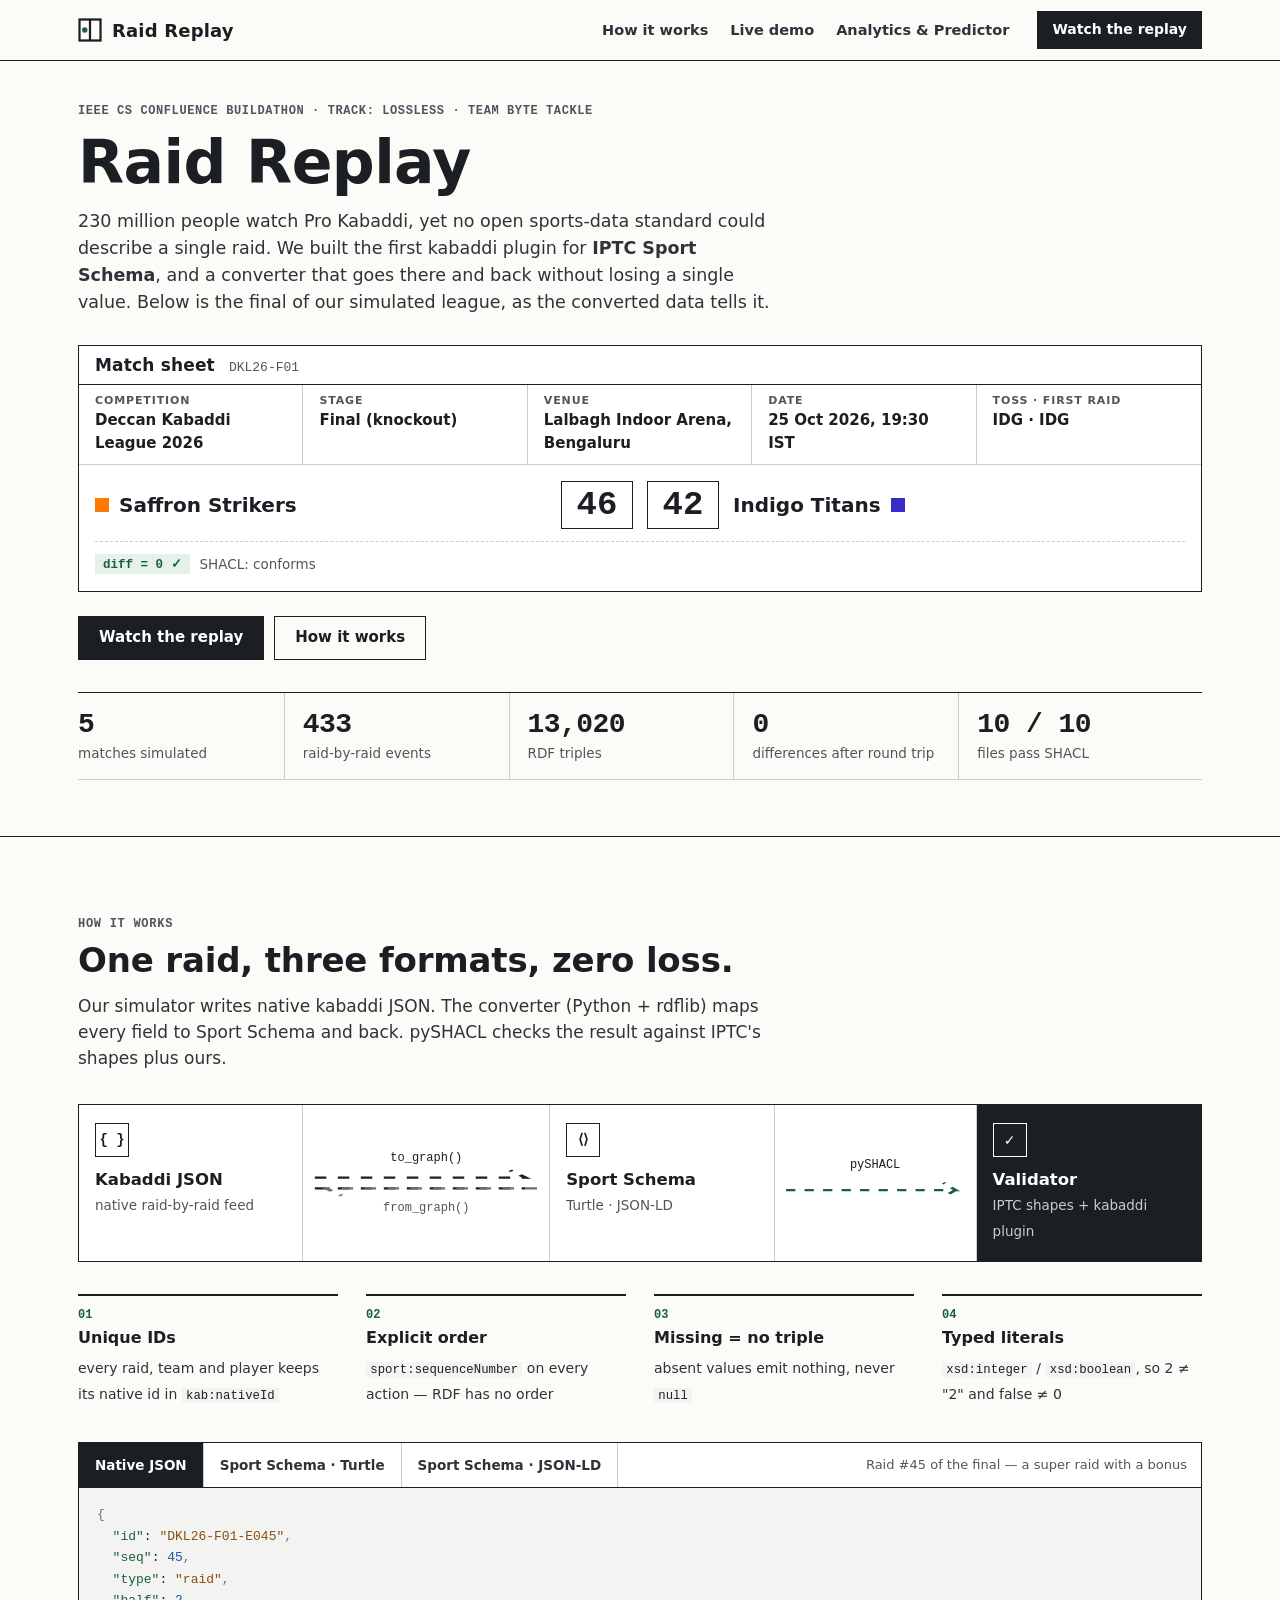
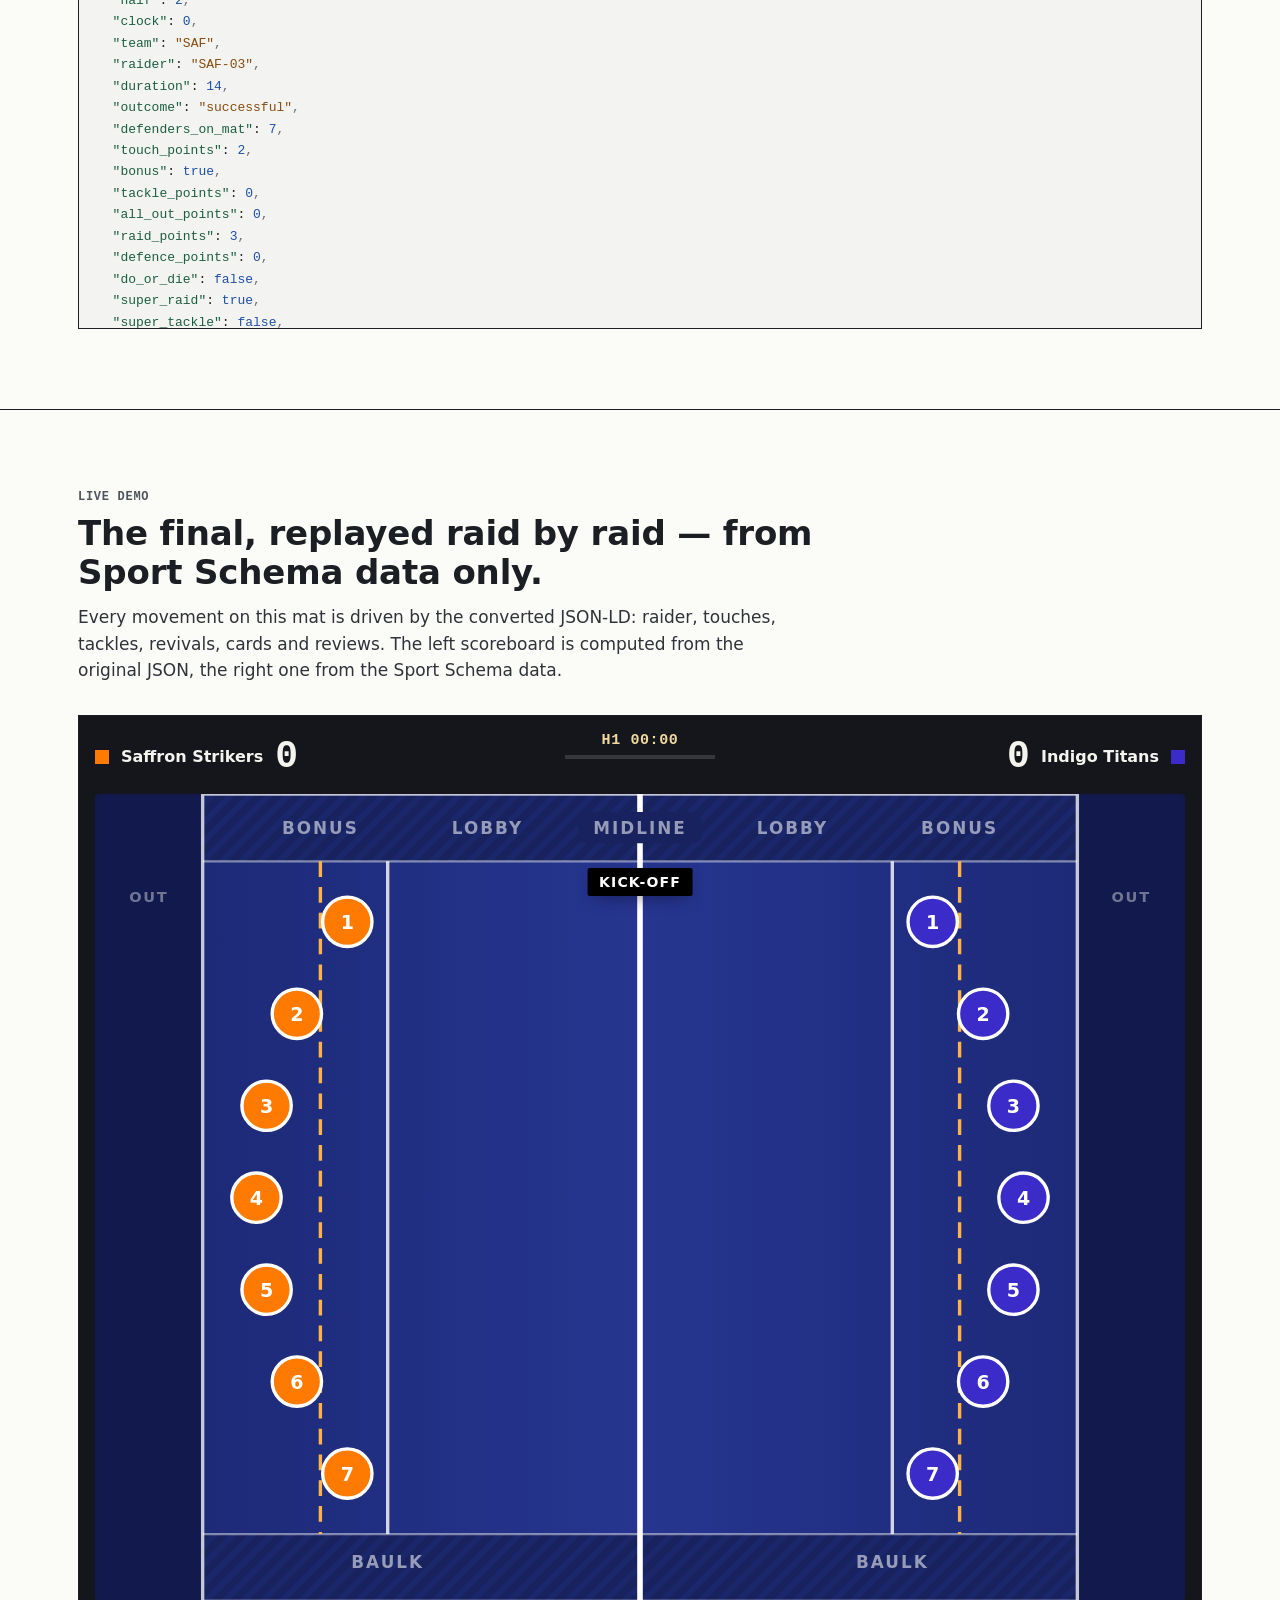
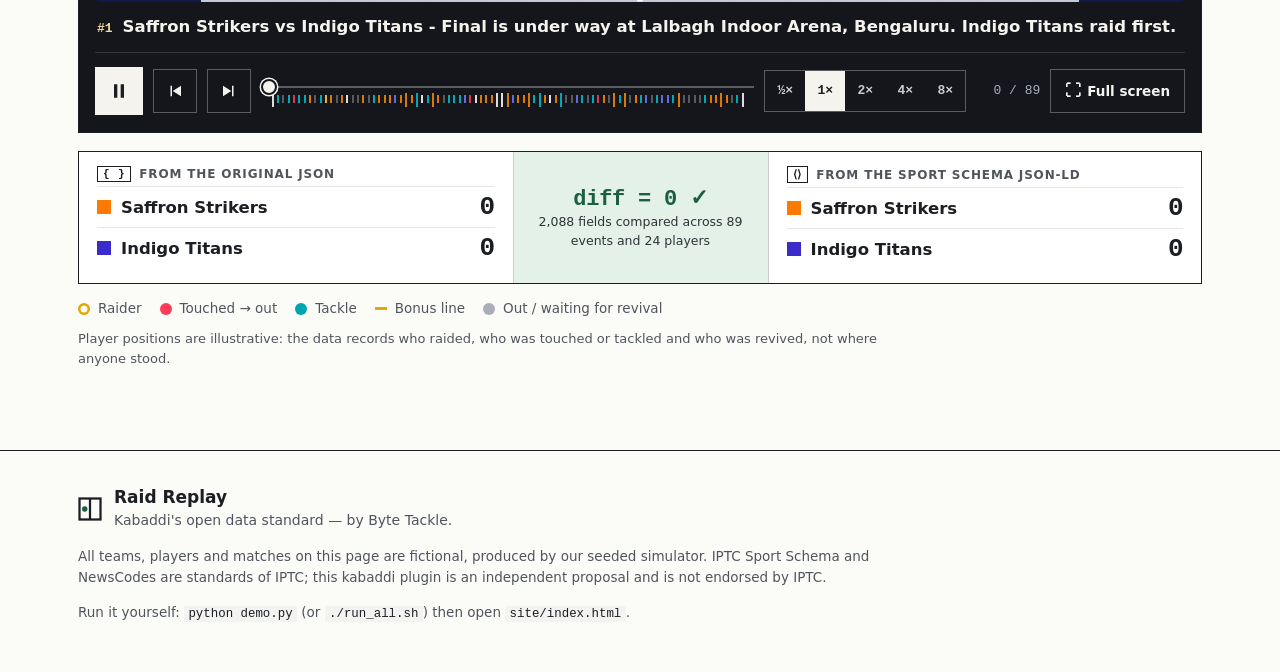
==== commit da6ff0bc: "Integrate Analytics & Predictor dashboard and navigation" ====
--- a/site/index.html
+++ b/site/index.html
@@ -329,7 +329,7 @@
       <span>Raid Replay</span>
     </a>
     <nav class="links" aria-label="Sections">
-      <a href="#how">How it works</a><a href="#demo">Live demo</a><a class="real" href="real.html">Real PKL match →</a>
+      <a href="#how">How it works</a><a href="#demo">Live demo</a><a href="analytics.html">Analytics &amp; Predictor</a>
     </nav>
     <a class="btn btn-sm btn-dark" href="#demo">Watch the replay</a>
   </div>
@@ -670,7 +670,7 @@
 <script>
 window.RR_JSONLD={"@context":{"kab":"https://sportschema.org/ontologies/kabaddi/","kabcard":"https://sportschema.org/ontologies/kabaddi/cardcolour/","kabrev":"https://sportschema.org/ontologies/kabaddi/reviewresult/","kabro":"https://sportschema.org/ontologies/kabaddi/raidoutcome/","kabrole":"https://sportschema.org/ontologies/kabaddi/playingrole/","medtop":"http://cv.iptc.org/newscodes/mediatopic/","rdfs":"http://www.w3.org/2000/01/rdf-schema#","rr":"https://raid-replay.example/data/","spactionclass":"http://cv.iptc.org/newscodes/spactionclass/","spct":"http://cv.iptc.org/newscodes/spct/","speventoutcome":"http://cv.iptc.org/newscodes/speventoutcome/","speventstatus":"http://cv.iptc.org/newscodes/speventstatus/","sport":"https://sportschema.org/ontologies/main/","spplayerstatus":"http://cv.iptc.org/newscodes/spplayerstatus/","xsd":"http://www.w3.org/2001/XMLSchema#"},"@graph":[{"@id":"https://raid-replay.example/data/action/DKL26-F01-E001","@type":["kab:PeriodStart","sport:Action"],"kab:awayOnMat":7,"kab:awayScore":0,"kab:clockSeconds":0,"kab:half":1,"kab:homeOnMat":7,"kab:homeScore":0,"kab:nativeId":"DKL26-F01-E001","rdfs:label":"Start of half 1","sport:actionInEvent":{"@id":"https://raid-replay.example/data/event/DKL26-F01"},"sport:class":{"@id":"spactionclass:official-procedure"},"sport:sequenceNumber":"1"},{"@id":"https://raid-replay.example/data/action/DKL26-F01-E002","@type":["kab:Raid","sport:Action"],"kab:allOutPoints":0,"kab:awayOnMat":6,"kab:awayScore":0,"kab:bonusPoint":false,"kab:clockSeconds":0,"kab:defencePoints":1,"kab:defendersOnMat":7,"kab:doOrDie":false,"kab:half":1,"kab:homeOnMat":7,"kab:homeScore":1,"kab:nativeId":"DKL26-F01-E002","kab:raidDurationSeconds":26,"kab:raidOutcome":{"@id":"kabro:tackled"},"kab:raidPoints":0,"kab:raider":{"@id":"https://raid-replay.example/data/athlete/IDG-02"},"kab:superRaid":false,"kab:superTackle":false,"kab:tacklePoints":1,"kab:tackledBy":{"@id":"https://raid-replay.example/data/athlete/SAF-05"},"kab:touchPoints":0,"rdfs:label":"Raid #2: Eshwar Reddy (tackled, 0-1)","sport:actionInEvent":{"@id":"https://raid-replay.example/data/event/DKL26-F01"},"sport:class":{"@id":"spactionclass:play"},"sport:participation":{"@id":"https://raid-replay.example/data/participation/DKL26-F01/IDG"},"sport:sequenceNumber":"2"},{"@id":"https://raid-replay.example/data/action/DKL26-F01-E003","@type":["kab:Raid","sport:Action"],"kab:allOutPoints":0,"kab:awayOnMat":6,"kab:awayScore":0,"kab:bonusPoint":false,"kab:clockSeconds":38,"kab:defencePoints":0,"kab:defendersOnMat":6,"kab:doOrDie":false,"kab:half":1,"kab:homeOnMat":7,"kab:homeScore":1,"kab:nativeId":"DKL26-F01-E003","kab:raidDurationSeconds":21,"kab:raidOutcome":{"@id":"kabro:empty"},"kab:raidPoints":0,"kab:raider":{"@id":"https://raid-replay.example/data/athlete/SAF-03"},"kab:superRaid":false,"kab:superTackle":false,"kab:tacklePoints":0,"kab:touchPoints":0,"rdfs:label":"Raid #3: Gagan Hegde (empty, 0-0)","sport:actionInEvent":{"@id":"https://raid-replay.example/data/event/DKL26-F01"},"sport:class":{"@id":"spactionclass:play"},"sport:participation":{"@id":"https://raid-replay.example/data/participation/DKL26-F01/SAF"},"sport:sequenceNumber":"3"},{"@id":"https://raid-replay.example/data/action/DKL26-F01-E004","@type":["kab:Raid","sport:Action"],"kab:allOutPoints":0,"kab:awayOnMat":5,"kab:awayScore":0,"kab:bonusPoint":false,"kab:clockSeconds":75,"kab:defencePoints":1,"kab:defendersOnMat":7,"kab:doOrDie":false,"kab:half":1,"kab:homeOnMat":7,"kab:homeScore":2,"kab:nativeId":"DKL26-F01-E004","kab:raidDurationSeconds":7,"kab:raidOutcome":{"@id":"kabro:tackled"},"kab:raidPoints":0,"kab:raider":{"@id":"https://raid-replay.example/data/athlete/IDG-06"},"kab:superRaid":false,"kab:superTackle":false,"kab:tacklePoints":1,"kab:tackledBy":[{"@id":"https://raid-replay.example/data/athlete/SAF-06"},{"@id":"https://raid-replay.example/data/athlete/SAF-07"}],"kab:touchPoints":0,"rdfs:label":"Raid #4: Omkar Yadav (tackled, 0-1)","sport:actionInEvent":{"@id":"https://raid-replay.example/data/event/DKL26-F01"},"sport:class":{"@id":"spactionclass:play"},"sport:participation":{"@id":"https://raid-replay.example/data/participation/DKL26-F01/IDG"},"sport:sequenceNumber":"4"},{"@id":"https://raid-replay.example/data/action/DKL26-F01-E005","@type":["kab:Raid","sport:Action"],"kab:allOutPoints":0,"kab:awayOnMat":6,"kab:awayScore":1,"kab:bonusPoint":false,"kab:clockSeconds":95,"kab:defencePoints":1,"kab:defendersOnMat":5,"kab:doOrDie":false,"kab:half":1,"kab:homeOnMat":6,"kab:homeScore":2,"kab:nativeId":"DKL26-F01-E005","kab:raidDurationSeconds":15,"kab:raidOutcome":{"@id":"kabro:self-out"},"kab:raidPoints":0,"kab:raider":{"@id":"https://raid-replay.example/data/athlete/SAF-01"},"kab:revived":{"@id":"https://raid-replay.example/data/athlete/IDG-02"},"kab:superRaid":false,"kab:superTackle":false,"kab:tacklePoints":1,"kab:touchPoints":0,"rdfs:label":"Raid #5: Darshan Rao (self-out, 0-1)","sport:actionInEvent":{"@id":"https://raid-replay.example/data/event/DKL26-F01"},"sport:class":{"@id":"spactionclass:play"},"sport:participation":{"@id":"https://raid-replay.example/data/participation/DKL26-F01/SAF"},"sport:sequenceNumber":"5"},{"@id":"https://raid-replay.example/data/action/DKL26-F01-E006","@type":["kab:Raid","sport:Action"],"kab:allOutPoints":0,"kab:awayOnMat":5,"kab:awayScore":1,"kab:bonusPoint":false,"kab:clockSeconds":123,"kab:defencePoints":1,"kab:defendersOnMat":6,"kab:doOrDie":false,"kab:half":1,"kab:homeOnMat":7,"kab:homeScore":3,"kab:nativeId":"DKL26-F01-E006","kab:raidDurationSeconds":9,"kab:raidOutcome":{"@id":"kabro:tackled"},"kab:raidPoints":0,"kab:raider":{"@id":"https://raid-replay.example/data/athlete/IDG-02"},"kab:revived":{"@id":"https://raid-replay.example/data/athlete/SAF-01"},"kab:superRaid":false,"kab:superTackle":false,"kab:tacklePoints":1,"kab:tackledBy":{"@id":"https://raid-replay.example/data/athlete/SAF-07"},"kab:touchPoints":0,"rdfs:label":"Raid #6: Eshwar Reddy (tackled, 0-1)","sport:actionInEvent":{"@id":"https://raid-replay.example/data/event/DKL26-F01"},"sport:class":{"@id":"spactionclass:play"},"sport:participation":{"@id":"https://raid-replay.example/data/participation/DKL26-F01/IDG"},"sport:sequenceNumber":"6"},{"@id":"https://raid-replay.example/data/action/DKL26-F01-E007","@type":["kab:Raid","sport:Action"],"kab:allOutPoints":0,"kab:awayOnMat":6,"kab:awayScore":2,"kab:bonusPoint":false,"kab:clockSeconds":143,"kab:defencePoints":1,"kab:defendersOnMat":5,"kab:doOrDie":false,"kab:half":1,"kab:homeOnMat":6,"kab:homeScore":3,"kab:nativeId":"DKL26-F01-E007","kab:raidDurationSeconds":14,"kab:raidOutcome":{"@id":"kabro:tackled"},"kab:raidPoints":0,"kab:raider":{"@id":"https://raid-replay.example/data/athlete/SAF-02"},"kab:revived":{"@id":"https://raid-replay.example/data/athlete/IDG-06"},"kab:superRaid":false,"kab:superTackle":false,"kab:tacklePoints":1,"kab:tackledBy":[{"@id":"https://raid-replay.example/data/athlete/IDG-01"},{"@id":"https://raid-replay.example/data/athlete/IDG-07"}],"kab:touchPoints":0,"rdfs:label":"Raid #7: Dhruv Menon (tackled, 0-1)","sport:actionInEvent":{"@id":"https://raid-replay.example/data/event/DKL26-F01"},"sport:class":{"@id":"spactionclass:play"},"sport:participation":{"@id":"https://raid-replay.example/data/participation/DKL26-F01/SAF"},"sport:sequenceNumber":"7"},{"@id":"https://raid-replay.example/data/action/DKL26-F01-E008","@type":["kab:Raid","sport:Action"],"kab:allOutPoints":0,"kab:awayOnMat":7,"kab:awayScore":3,"kab:bonusPoint":false,"kab:clockSeconds":164,"kab:defencePoints":0,"kab:defenderOut":{"@id":"https://raid-replay.example/data/athlete/SAF-06"},"kab:defendersOnMat":6,"kab:doOrDie":false,"kab:half":1,"kab:homeOnMat":5,"kab:homeScore":3,"kab:nativeId":"DKL26-F01-E008","kab:raidDurationSeconds":25,"kab:raidOutcome":{"@id":"kabro:successful"},"kab:raidPoints":1,"kab:raider":{"@id":"https://raid-replay.example/data/athlete/IDG-01"},"kab:revived":{"@id":"https://raid-replay.example/data/athlete/IDG-02"},"kab:superRaid":false,"kab:superTackle":false,"kab:tacklePoints":0,"kab:touchPoints":1,"rdfs:label":"Raid #8: Naveen Patil (successful, 1-0)","sport:actionInEvent":{"@id":"https://raid-replay.example/data/event/DKL26-F01"},"sport:class":{"@id":"spactionclass:play"},"sport:participation":{"@id":"https://raid-replay.example/data/participation/DKL26-F01/IDG"},"sport:sequenceNumber":"8"},{"@id":"https://raid-replay.example/data/action/DKL26-F01-E009","@type":["kab:Raid","sport:Action"],"kab:allOutPoints":0,"kab:awayOnMat":7,"kab:awayScore":3,"kab:bonusPoint":false,"kab:clockSeconds":204,"kab:defencePoints":0,"kab:defendersOnMat":7,"kab:doOrDie":false,"kab:half":1,"kab:homeOnMat":5,"kab:homeScore":3,"kab:nativeId":"DKL26-F01-E009","kab:raidDurationSeconds":26,"kab:raidOutcome":{"@id":"kabro:empty"},"kab:raidPoints":0,"kab:raider":{"@id":"https://raid-replay.example/data/athlete/SAF-04"},"kab:superRaid":false,"kab:superTackle":false,"kab:tacklePoints":0,"kab:touchPoints":0,"rdfs:label":"Raid #9: Jayanth Sandhu (empty, 0-0)","sport:actionInEvent":{"@id":"https://raid-replay.example/data/event/DKL26-F01"},"sport:class":{"@id":"spactionclass:play"},"sport:participation":{"@id":"https://raid-replay.example/data/participation/DKL26-F01/SAF"},"sport:sequenceNumber":"9"},{"@id":"https://raid-replay.example/data/action/DKL26-F01-E010","@type":["kab:Raid","sport:Action"],"kab:allOutPoints":0,"kab:awayOnMat":6,"kab:awayScore":3,"kab:bonusPoint":false,"kab:clockSeconds":245,"kab:defencePoints":1,"kab:defendersOnMat":5,"kab:doOrDie":false,"kab:half":1,"kab:homeOnMat":6,"kab:homeScore":4,"kab:nativeId":"DKL26-F01-E010","kab:raidDurationSeconds":13,"kab:raidOutcome":{"@id":"kabro:tackled"},"kab:raidPoints":0,"kab:raider":{"@id":"https://raid-replay.example/data/athlete/IDG-02"},"kab:revived":{"@id":"https://raid-replay.example/data/athlete/SAF-02"},"kab:superRaid":false,"kab:superTackle":false,"kab:tacklePoints":1,"kab:tackledBy":{"@id":"https://raid-replay.example/data/athlete/SAF-04"},"kab:touchPoints":0,"rdfs:label":"Raid #10: Eshwar Reddy (tackled, 0-1)","sport:actionInEvent":{"@id":"https://raid-replay.example/data/event/DKL26-F01"},"sport:class":{"@id":"spactionclass:play"},"sport:participation":{"@id":"https://raid-replay.example/data/participation/DKL26-F01/IDG"},"sport:sequenceNumber":"10"},{"@id":"https://raid-replay.example/data/action/DKL26-F01-E011","@type":["kab:Card","sport:Action"],"kab:awayOnMat":5,"kab:awayScore":3,"kab:clockSeconds":272,"kab:half":1,"kab:homeOnMat":6,"kab:homeScore":4,"kab:nativeId":"DKL26-F01-E011","kab:player":{"@id":"https://raid-replay.example/data/athlete/IDG-05"},"kab:suspensionSeconds":120,"rdfs:label":"Yellow card: Ishaan Chavan","sport:actionInEvent":{"@id":"https://raid-replay.example/data/event/DKL26-F01"},"sport:class":{"@id":"spactionclass:penalty"},"sport:infractionLevel":{"@id":"kabcard:yellow"},"sport:infractionType":"Dangerous tackle","sport:participation":{"@id":"https://raid-replay.example/data/participation/DKL26-F01/IDG"},"sport:sequenceNumber":"11"},{"@id":"https://raid-replay.example/data/action/DKL26-F01-E012","@type":["kab:Raid","sport:Action"],"kab:allOutPoints":0,"kab:awayOnMat":3,"kab:awayScore":3,"kab:bonusPoint":false,"kab:clockSeconds":272,"kab:defencePoints":0,"kab:defenderOut":[{"@id":"https://raid-replay.example/data/athlete/IDG-01"},{"@id":"https://raid-replay.example/data/athlete/IDG-03"}],"kab:defendersOnMat":5,"kab:doOrDie":false,"kab:half":1,"kab:homeOnMat":7,"kab:homeScore":6,"kab:nativeId":"DKL26-F01-E012","kab:raidDurationSeconds":26,"kab:raidOutcome":{"@id":"kabro:successful"},"kab:raidPoints":2,"kab:raider":{"@id":"https://raid-replay.example/data/athlete/SAF-03"},"kab:revived":{"@id":"https://raid-replay.example/data/athlete/SAF-06"},"kab:superRaid":false,"kab:superTackle":false,"kab:tacklePoints":0,"kab:touchPoints":2,"rdfs:label":"Raid #12: Gagan Hegde (successful, 2-0)","sport:actionInEvent":{"@id":"https://raid-replay.example/data/event/DKL26-F01"},"sport:class":{"@id":"spactionclass:play"},"sport:participation":{"@id":"https://raid-replay.example/data/participation/DKL26-F01/SAF"},"sport:sequenceNumber":"12"},{"@id":"https://raid-replay.example/data/action/DKL26-F01-E013","@type":["kab:Raid","sport:Action"],"kab:allOutPoints":0,"kab:awayOnMat":3,"kab:awayScore":3,"kab:bonusPoint":false,"kab:clockSeconds":306,"kab:defencePoints":0,"kab:defendersOnMat":7,"kab:doOrDie":false,"kab:half":1,"kab:homeOnMat":7,"kab:homeScore":6,"kab:nativeId":"DKL26-F01-E013","kab:raidDurationSeconds":20,"kab:raidOutcome":{"@id":"kabro:empty"},"kab:raidPoints":0,"kab:raider":{"@id":"https://raid-replay.example/data/athlete/IDG-04"},"kab:superRaid":false,"kab:superTackle":false,"kab:tacklePoints":0,"kab:touchPoints":0,"rdfs:label":"Raid #13: Zubin Iyer (empty, 0-0)","sport:actionInEvent":{"@id":"https://raid-replay.example/data/event/DKL26-F01"},"sport:class":{"@id":"spactionclass:play"},"sport:participation":{"@id":"https://raid-replay.example/data/participation/DKL26-F01/IDG"},"sport:sequenceNumber":"13"},{"@id":"https://raid-replay.example/data/action/DKL26-F01-E014","@type":["kab:Raid","sport:Action"],"kab:allOutPoints":0,"kab:awayOnMat":2,"kab:awayScore":3,"kab:bonusPoint":false,"kab:clockSeconds":334,"kab:defencePoints":0,"kab:defenderOut":{"@id":"https://raid-replay.example/data/athlete/IDG-07"},"kab:defendersOnMat":3,"kab:doOrDie":false,"kab:half":1,"kab:homeOnMat":7,"kab:homeScore":7,"kab:nativeId":"DKL26-F01-E014","kab:raidDurationSeconds":27,"kab:raidOutcome":{"@id":"kabro:successful"},"kab:raidPoints":1,"kab:raider":{"@id":"https://raid-replay.example/data/athlete/SAF-02"},"kab:superRaid":false,"kab:superTackle":false,"kab:tacklePoints":0,"kab:touchPoints":1,"rdfs:label":"Raid #14: Dhruv Menon (successful, 1-0)","sport:actionInEvent":{"@id":"https://raid-replay.example/data/event/DKL26-F01"},"sport:class":{"@id":"spactionclass:play"},"sport:participation":{"@id":"https://raid-replay.example/data/participation/DKL26-F01/SAF"},"sport:sequenceNumber":"14"},{"@id":"https://raid-replay.example/data/action/DKL26-F01-E015","@type":["kab:Review","sport:Action"],"kab:awayOnMat":2,"kab:awayScore":3,"kab:clockSeconds":361,"kab:half":1,"kab:homeOnMat":7,"kab:homeScore":7,"kab:nativeId":"DKL26-F01-E015","kab:reviewOf":{"@id":"https://raid-replay.example/data/action/DKL26-F01-E014"},"kab:reviewResult":{"@id":"kabrev:successful"},"kab:reviewsRemaining":2,"rdfs:label":"Review by IDG (successful)","sport:actionInEvent":{"@id":"https://raid-replay.example/data/event/DKL26-F01"},"sport:class":{"@id":"spactionclass:official-procedure"},"sport:participation":{"@id":"https://raid-replay.example/data/participation/DKL26-F01/IDG"},"sport:sequenceNumber":"15"},{"@id":"https://raid-replay.example/data/action/DKL26-F01-E016","@type":["kab:Raid","sport:Action"],"kab:allOutPoints":0,"kab:awayOnMat":3,"kab:awayScore":3,"kab:bonusPoint":false,"kab:clockSeconds":406,"kab:defencePoints":0,"kab:defendersOnMat":7,"kab:doOrDie":false,"kab:half":1,"kab:homeOnMat":7,"kab:homeScore":7,"kab:nativeId":"DKL26-F01-E016","kab:raidDurationSeconds":23,"kab:raidOutcome":{"@id":"kabro:empty"},"kab:raidPoints":0,"kab:raider":{"@id":"https://raid-replay.example/data/athlete/IDG-04"},"kab:superRaid":false,"kab:superTackle":false,"kab:tacklePoints":0,"kab:touchPoints":0,"rdfs:label":"Raid #16: Zubin Iyer (empty, 0-0)","sport:actionInEvent":{"@id":"https://raid-replay.example/data/event/DKL26-F01"},"sport:class":{"@id":"spactionclass:play"},"sport:participation":{"@id":"https://raid-replay.example/data/participation/DKL26-F01/IDG"},"sport:sequenceNumber":"16"},{"@id":"https://raid-replay.example/data/action/DKL26-F01-E017","@type":["kab:Raid","sport:Action"],"kab:allOutPoints":0,"kab:awayOnMat":3,"kab:awayScore":3,"kab:bonusPoint":false,"kab:clockSeconds":443,"kab:defencePoints":0,"kab:defendersOnMat":3,"kab:doOrDie":false,"kab:half":1,"kab:homeOnMat":7,"kab:homeScore":7,"kab:nativeId":"DKL26-F01-E017","kab:raidDurationSeconds":21,"kab:raidOutcome":{"@id":"kabro:empty"},"kab:raidPoints":0,"kab:raider":{"@id":"https://raid-replay.example/data/athlete/SAF-04"},"kab:superRaid":false,"kab:superTackle":false,"kab:tacklePoints":0,"kab:touchPoints":0,"rdfs:label":"Raid #17: Jayanth Sandhu (empty, 0-0)","sport:actionInEvent":{"@id":"https://raid-replay.example/data/event/DKL26-F01"},"sport:class":{"@id":"spactionclass:play"},"sport:participation":{"@id":"https://raid-replay.example/data/participation/DKL26-F01/SAF"},"sport:sequenceNumber":"17"},{"@id":"https://raid-replay.example/data/action/DKL26-F01-E018","@type":["kab:Raid","sport:Action"],"kab:allOutPoints":0,"kab:awayOnMat":4,"kab:awayScore":4,"kab:bonusPoint":false,"kab:clockSeconds":476,"kab:defencePoints":0,"kab:defenderOut":{"@id":"https://raid-replay.example/data/athlete/SAF-07"},"kab:defendersOnMat":7,"kab:doOrDie":true,"kab:half":1,"kab:homeOnMat":6,"kab:homeScore":7,"kab:nativeId":"DKL26-F01-E018","kab:raidDurationSeconds":16,"kab:raidOutcome":{"@id":"kabro:successful"},"kab:raidPoints":1,"kab:raider":{"@id":"https://raid-replay.example/data/athlete/IDG-04"},"kab:revived":{"@id":"https://raid-replay.example/data/athlete/IDG-02"},"kab:superRaid":false,"kab:superTackle":false,"kab:tacklePoints":0,"kab:touchPoints":1,"rdfs:label":"Raid #18: Zubin Iyer (successful, 1-0)","sport:actionInEvent":{"@id":"https://raid-replay.example/data/event/DKL26-F01"},"sport:class":{"@id":"spactionclass:play"},"sport:participation":{"@id":"https://raid-replay.example/data/participation/DKL26-F01/IDG"},"sport:sequenceNumber":"18"},{"@id":"https://raid-replay.example/data/action/DKL26-F01-E019","@type":["kab:Raid","sport:Action"],"kab:allOutPoints":0,"kab:awayOnMat":4,"kab:awayScore":4,"kab:bonusPoint":false,"kab:clockSeconds":504,"kab:defencePoints":0,"kab:defendersOnMat":4,"kab:doOrDie":false,"kab:half":1,"kab:homeOnMat":6,"kab:homeScore":7,"kab:nativeId":"DKL26-F01-E019","kab:raidDurationSeconds":30,"kab:raidOutcome":{"@id":"kabro:empty"},"kab:raidPoints":0,"kab:raider":{"@id":"https://raid-replay.example/data/athlete/SAF-02"},"kab:superRaid":false,"kab:superTackle":false,"kab:tacklePoints":0,"kab:touchPoints":0,"rdfs:label":"Raid #19: Dhruv Menon (empty, 0-0)","sport:actionInEvent":{"@id":"https://raid-replay.example/data/event/DKL26-F01"},"sport:class":{"@id":"spactionclass:play"},"sport:participation":{"@id":"https://raid-replay.example/data/participation/DKL26-F01/SAF"},"sport:sequenceNumber":"19"},{"@id":"https://raid-replay.example/data/action/DKL26-F01-E020","@type":["kab:Raid","sport:Action"],"kab:allOutPoints":0,"kab:awayOnMat":3,"kab:awayScore":4,"kab:bonusPoint":false,"kab:clockSeconds":544,"kab:defencePoints":1,"kab:defendersOnMat":6,"kab:doOrDie":false,"kab:half":1,"kab:homeOnMat":7,"kab:homeScore":8,"kab:nativeId":"DKL26-F01-E020","kab:raidDurationSeconds":28,"kab:raidOutcome":{"@id":"kabro:tackled"},"kab:raidPoints":0,"kab:raider":{"@id":"https://raid-replay.example/data/athlete/IDG-02"},"kab:revived":{"@id":"https://raid-replay.example/data/athlete/SAF-07"},"kab:superRaid":false,"kab:superTackle":false,"kab:tacklePoints":1,"kab:tackledBy":[{"@id":"https://raid-replay.example/data/athlete/SAF-03"},{"@id":"https://raid-replay.example/data/athlete/SAF-04"}],"kab:touchPoints":0,"rdfs:label":"Raid #20: Eshwar Reddy (tackled, 0-1)","sport:actionInEvent":{"@id":"https://raid-replay.example/data/event/DKL26-F01"},"sport:class":{"@id":"spactionclass:play"},"sport:participation":{"@id":"https://raid-replay.example/data/participation/DKL26-F01/IDG"},"sport:sequenceNumber":"20"},{"@id":"https://raid-replay.example/data/action/DKL26-F01-E021","@type":["kab:Raid","sport:Action"],"kab:allOutPoints":0,"kab:awayOnMat":2,"kab:awayScore":4,"kab:bonusPoint":false,"kab:clockSeconds":578,"kab:defencePoints":0,"kab:defenderOut":{"@id":"https://raid-replay.example/data/athlete/IDG-05"},"kab:defendersOnMat":3,"kab:doOrDie":true,"kab:half":1,"kab:homeOnMat":7,"kab:homeScore":9,"kab:nativeId":"DKL26-F01-E021","kab:raidDurationSeconds":28,"kab:raidOutcome":{"@id":"kabro:successful"},"kab:raidPoints":1,"kab:raider":{"@id":"https://raid-replay.example/data/athlete/SAF-03"},"kab:superRaid":false,"kab:superTackle":false,"kab:tacklePoints":0,"kab:touchPoints":1,"rdfs:label":"Raid #21: Gagan Hegde (successful, 1-0)","sport:actionInEvent":{"@id":"https://raid-replay.example/data/event/DKL26-F01"},"sport:class":{"@id":"spactionclass:play"},"sport:participation":{"@id":"https://raid-replay.example/data/participation/DKL26-F01/SAF"},"sport:sequenceNumber":"21"},{"@id":"https://raid-replay.example/data/action/DKL26-F01-E022","@type":["kab:Raid","sport:Action"],"kab:allOutPoints":0,"kab:awayOnMat":3,"kab:awayScore":5,"kab:bonusPoint":false,"kab:clockSeconds":618,"kab:defencePoints":0,"kab:defenderOut":{"@id":"https://raid-replay.example/data/athlete/SAF-05"},"kab:defendersOnMat":7,"kab:doOrDie":false,"kab:half":1,"kab:homeOnMat":6,"kab:homeScore":9,"kab:nativeId":"DKL26-F01-E022","kab:raidDurationSeconds":25,"kab:raidOutcome":{"@id":"kabro:successful"},"kab:raidPoints":1,"kab:raider":{"@id":"https://raid-replay.example/data/athlete/IDG-04"},"kab:revived":{"@id":"https://raid-replay.example/data/athlete/IDG-01"},"kab:superRaid":false,"kab:superTackle":false,"kab:tacklePoints":0,"kab:touchPoints":1,"rdfs:label":"Raid #22: Zubin Iyer (successful, 1-0)","sport:actionInEvent":{"@id":"https://raid-replay.example/data/event/DKL26-F01"},"sport:class":{"@id":"spactionclass:play"},"sport:participation":{"@id":"https://raid-replay.example/data/participation/DKL26-F01/IDG"},"sport:sequenceNumber":"22"},{"@id":"https://raid-replay.example/data/action/DKL26-F01-E023","@type":["kab:Raid","sport:Action"],"kab:allOutPoints":0,"kab:awayOnMat":2,"kab:awayScore":5,"kab:bonusPoint":false,"kab:clockSeconds":659,"kab:defencePoints":0,"kab:defenderOut":{"@id":"https://raid-replay.example/data/athlete/IDG-01"},"kab:defendersOnMat":3,"kab:doOrDie":false,"kab:half":1,"kab:homeOnMat":7,"kab:homeScore":10,"kab:nativeId":"DKL26-F01-E023","kab:raidDurationSeconds":15,"kab:raidOutcome":{"@id":"kabro:successful"},"kab:raidPoints":1,"kab:raider":{"@id":"https://raid-replay.example/data/athlete/SAF-01"},"kab:revived":{"@id":"https://raid-replay.example/data/athlete/SAF-05"},"kab:superRaid":false,"kab:superTackle":false,"kab:tacklePoints":0,"kab:touchPoints":1,"rdfs:label":"Raid #23: Darshan Rao (successful, 1-0)","sport:actionInEvent":{"@id":"https://raid-replay.example/data/event/DKL26-F01"},"sport:class":{"@id":"spactionclass:play"},"sport:participation":{"@id":"https://raid-replay.example/data/participation/DKL26-F01/SAF"},"sport:sequenceNumber":"23"},{"@id":"https://raid-replay.example/data/action/DKL26-F01-E024","@type":["kab:Substitution","sport:Action"],"kab:awayOnMat":2,"kab:awayScore":5,"kab:clockSeconds":684,"kab:half":1,"kab:homeOnMat":7,"kab:homeScore":10,"kab:nativeId":"DKL26-F01-E024","kab:playerIn":{"@id":"https://raid-replay.example/data/athlete/IDG-11"},"kab:playerOut":{"@id":"https://raid-replay.example/data/athlete/IDG-06"},"rdfs:label":"Substitution IDG: IDG-11 for IDG-06","sport:actionInEvent":{"@id":"https://raid-replay.example/data/event/DKL26-F01"},"sport:class":{"@id":"spactionclass:substitution"},"sport:participation":{"@id":"https://raid-replay.example/data/participation/DKL26-F01/IDG"},"sport:sequenceNumber":"24"},{"@id":"https://raid-replay.example/data/action/DKL26-F01-E025","@type":["kab:Raid","sport:Action"],"kab:allOutPoints":0,"kab:awayOnMat":4,"kab:awayScore":7,"kab:bonusPoint":false,"kab:clockSeconds":684,"kab:defencePoints":0,"kab:defenderOut":[{"@id":"https://raid-replay.example/data/athlete/SAF-02"},{"@id":"https://raid-replay.example/data/athlete/SAF-05"}],"kab:defendersOnMat":7,"kab:doOrDie":false,"kab:half":1,"kab:homeOnMat":5,"kab:homeScore":10,"kab:nativeId":"DKL26-F01-E025","kab:raidDurationSeconds":29,"kab:raidOutcome":{"@id":"kabro:successful"},"kab:raidPoints":2,"kab:raider":{"@id":"https://raid-replay.example/data/athlete/IDG-04"},"kab:revived":[{"@id":"https://raid-replay.example/data/athlete/IDG-03"},{"@id":"https://raid-replay.example/data/athlete/IDG-07"}],"kab:superRaid":false,"kab:superTackle":false,"kab:tacklePoints":0,"kab:touchPoints":2,"rdfs:label":"Raid #25: Zubin Iyer (successful, 2-0)","sport:actionInEvent":{"@id":"https://raid-replay.example/data/event/DKL26-F01"},"sport:class":{"@id":"spactionclass:play"},"sport:participation":{"@id":"https://raid-replay.example/data/participation/DKL26-F01/IDG"},"sport:sequenceNumber":"25"},{"@id":"https://raid-replay.example/data/action/DKL26-F01-E026","@type":["kab:Raid","sport:Action"],"kab:allOutPoints":0,"kab:awayOnMat":1,"kab:awayScore":7,"kab:bonusPoint":false,"kab:clockSeconds":729,"kab:defencePoints":0,"kab:defenderOut":[{"@id":"https://raid-replay.example/data/athlete/IDG-03"},{"@id":"https://raid-replay.example/data/athlete/IDG-07"},{"@id":"https://raid-replay.example/data/athlete/IDG-11"}],"kab:defendersOnMat":4,"kab:doOrDie":false,"kab:half":1,"kab:homeOnMat":7,"kab:homeScore":13,"kab:nativeId":"DKL26-F01-E026","kab:raidDurationSeconds":29,"kab:raidOutcome":{"@id":"kabro:successful"},"kab:raidPoints":3,"kab:raider":{"@id":"https://raid-replay.example/data/athlete/SAF-07"},"kab:revived":[{"@id":"https://raid-replay.example/data/athlete/SAF-02"},{"@id":"https://raid-replay.example/data/athlete/SAF-05"}],"kab:superRaid":true,"kab:superTackle":false,"kab:tacklePoints":0,"kab:touchPoints":3,"rdfs:label":"Raid #26: Madhav Dhillon (successful, 3-0)","sport:actionInEvent":{"@id":"https://raid-replay.example/data/event/DKL26-F01"},"sport:class":{"@id":"spactionclass:play"},"sport:participation":{"@id":"https://raid-replay.example/data/participation/DKL26-F01/SAF"},"sport:sequenceNumber":"26"},{"@id":"https://raid-replay.example/data/action/DKL26-F01-E027","@type":["kab:Raid","sport:Action"],"kab:allOutPoints":0,"kab:awayOnMat":2,"kab:awayScore":8,"kab:bonusPoint":false,"kab:clockSeconds":770,"kab:defencePoints":0,"kab:defenderOut":{"@id":"https://raid-replay.example/data/athlete/SAF-06"},"kab:defendersOnMat":7,"kab:doOrDie":false,"kab:half":1,"kab:homeOnMat":6,"kab:homeScore":13,"kab:nativeId":"DKL26-F01-E027","kab:raidDurationSeconds":14,"kab:raidOutcome":{"@id":"kabro:successful"},"kab:raidPoints":1,"kab:raider":{"@id":"https://raid-replay.example/data/athlete/IDG-04"},"kab:revived":{"@id":"https://raid-replay.example/data/athlete/IDG-02"},"kab:superRaid":false,"kab:superTackle":false,"kab:tacklePoints":0,"kab:touchPoints":1,"rdfs:label":"Raid #27: Zubin Iyer (successful, 1-0)","sport:actionInEvent":{"@id":"https://raid-replay.example/data/event/DKL26-F01"},"sport:class":{"@id":"spactionclass:play"},"sport:participation":{"@id":"https://raid-replay.example/data/participation/DKL26-F01/IDG"},"sport:sequenceNumber":"27"},{"@id":"https://raid-replay.example/data/action/DKL26-F01-E028","@type":["kab:Raid","sport:Action"],"kab:allOutPoints":0,"kab:awayOnMat":3,"kab:awayScore":10,"kab:bonusPoint":false,"kab:clockSeconds":794,"kab:defencePoints":2,"kab:defendersOnMat":2,"kab:doOrDie":false,"kab:half":1,"kab:homeOnMat":5,"kab:homeScore":13,"kab:nativeId":"DKL26-F01-E028","kab:raidDurationSeconds":10,"kab:raidOutcome":{"@id":"kabro:tackled"},"kab:raidPoints":0,"kab:raider":{"@id":"https://raid-replay.example/data/athlete/SAF-03"},"kab:revived":{"@id":"https://raid-replay.example/data/athlete/IDG-05"},"kab:superRaid":false,"kab:superTackle":true,"kab:tacklePoints":2,"kab:tackledBy":{"@id":"https://raid-replay.example/data/athlete/IDG-04"},"kab:touchPoints":0,"rdfs:label":"Raid #28: Gagan Hegde (tackled, 0-2)","sport:actionInEvent":{"@id":"https://raid-replay.example/data/event/DKL26-F01"},"sport:class":{"@id":"spactionclass:play"},"sport:participation":{"@id":"https://raid-replay.example/data/participation/DKL26-F01/SAF"},"sport:sequenceNumber":"28"},{"@id":"https://raid-replay.example/data/action/DKL26-F01-E029","@type":["kab:Review","sport:Action"],"kab:awayOnMat":3,"kab:awayScore":10,"kab:clockSeconds":804,"kab:half":1,"kab:homeOnMat":5,"kab:homeScore":13,"kab:nativeId":"DKL26-F01-E029","kab:reviewOf":{"@id":"https://raid-replay.example/data/action/DKL26-F01-E028"},"kab:reviewResult":{"@id":"kabrev:unsuccessful"},"kab:reviewsRemaining":1,"rdfs:label":"Review by SAF (unsuccessful)","sport:actionInEvent":{"@id":"https://raid-replay.example/data/event/DKL26-F01"},"sport:class":{"@id":"spactionclass:official-procedure"},"sport:participation":{"@id":"https://raid-replay.example/data/participation/DKL26-F01/SAF"},"sport:sequenceNumber":"29"},{"@id":"https://raid-replay.example/data/action/DKL26-F01-E030","@type":["kab:Raid","sport:Action"],"kab:allOutPoints":0,"kab:awayOnMat":2,"kab:awayScore":10,"kab:bonusPoint":false,"kab:clockSeconds":839,"kab:defencePoints":1,"kab:defendersOnMat":5,"kab:doOrDie":false,"kab:half":1,"kab:homeOnMat":6,"kab:homeScore":14,"kab:nativeId":"DKL26-F01-E030","kab:raidDurationSeconds":19,"kab:raidOutcome":{"@id":"kabro:tackled"},"kab:raidPoints":0,"kab:raider":{"@id":"https://raid-replay.example/data/athlete/IDG-02"},"kab:revived":{"@id":"https://raid-replay.example/data/athlete/SAF-06"},"kab:superRaid":false,"kab:superTackle":false,"kab:tacklePoints":1,"kab:tackledBy":{"@id":"https://raid-replay.example/data/athlete/SAF-01"},"kab:touchPoints":0,"rdfs:label":"Raid #30: Eshwar Reddy (tackled, 0-1)","sport:actionInEvent":{"@id":"https://raid-replay.example/data/event/DKL26-F01"},"sport:class":{"@id":"spactionclass:play"},"sport:participation":{"@id":"https://raid-replay.example/data/participation/DKL26-F01/IDG"},"sport:sequenceNumber":"30"},{"@id":"https://raid-replay.example/data/action/DKL26-F01-E031","@type":["kab:Raid","sport:Action"],"kab:allOutPoints":2,"kab:allOutTeam":{"@id":"https://raid-replay.example/data/team/IDG"},"kab:awayOnMat":7,"kab:awayScore":10,"kab:bonusPoint":false,"kab:clockSeconds":868,"kab:defencePoints":0,"kab:defenderOut":[{"@id":"https://raid-replay.example/data/athlete/IDG-04"},{"@id":"https://raid-replay.example/data/athlete/IDG-05"}],"kab:defendersOnMat":2,"kab:doOrDie":false,"kab:half":1,"kab:homeOnMat":7,"kab:homeScore":18,"kab:nativeId":"DKL26-F01-E031","kab:raidDurationSeconds":29,"kab:raidOutcome":{"@id":"kabro:successful"},"kab:raidPoints":4,"kab:raider":{"@id":"https://raid-replay.example/data/athlete/SAF-01"},"kab:revived":[{"@id":"https://raid-replay.example/data/athlete/IDG-01"},{"@id":"https://raid-replay.example/data/athlete/IDG-02"},{"@id":"https://raid-replay.example/data/athlete/IDG-03"},{"@id":"https://raid-replay.example/data/athlete/IDG-04"},{"@id":"https://raid-replay.example/data/athlete/IDG-05"},{"@id":"https://raid-replay.example/data/athlete/IDG-07"},{"@id":"https://raid-replay.example/data/athlete/IDG-11"},{"@id":"https://raid-replay.example/data/athlete/SAF-03"}],"kab:superRaid":false,"kab:superTackle":false,"kab:tacklePoints":0,"kab:touchPoints":2,"rdfs:label":"Raid #31: Darshan Rao (successful, 4-0)","sport:actionInEvent":{"@id":"https://raid-replay.example/data/event/DKL26-F01"},"sport:class":{"@id":"spactionclass:play"},"sport:participation":{"@id":"https://raid-replay.example/data/participation/DKL26-F01/SAF"},"sport:sequenceNumber":"31"},{"@id":"https://raid-replay.example/data/action/DKL26-F01-E032","@type":["kab:Raid","sport:Action"],"kab:allOutPoints":0,"kab:awayOnMat":7,"kab:awayScore":12,"kab:bonusPoint":false,"kab:clockSeconds":906,"kab:defencePoints":0,"kab:defenderOut":[{"@id":"https://raid-replay.example/data/athlete/SAF-03"},{"@id":"https://raid-replay.example/data/athlete/SAF-05"}],"kab:defendersOnMat":7,"kab:doOrDie":false,"kab:half":1,"kab:homeOnMat":5,"kab:homeScore":18,"kab:nativeId":"DKL26-F01-E032","kab:raidDurationSeconds":20,"kab:raidOutcome":{"@id":"kabro:successful"},"kab:raidPoints":2,"kab:raider":{"@id":"https://raid-replay.example/data/athlete/IDG-03"},"kab:superRaid":false,"kab:superTackle":false,"kab:tacklePoints":0,"kab:touchPoints":2,"rdfs:label":"Raid #32: Sachin Yadav (successful, 2-0)","sport:actionInEvent":{"@id":"https://raid-replay.example/data/event/DKL26-F01"},"sport:class":{"@id":"spactionclass:play"},"sport:participation":{"@id":"https://raid-replay.example/data/participation/DKL26-F01/IDG"},"sport:sequenceNumber":"32"},{"@id":"https://raid-replay.example/data/action/DKL26-F01-E033","@type":["kab:Raid","sport:Action"],"kab:allOutPoints":0,"kab:awayOnMat":7,"kab:awayScore":12,"kab:bonusPoint":false,"kab:clockSeconds":942,"kab:defencePoints":0,"kab:defendersOnMat":7,"kab:doOrDie":false,"kab:half":1,"kab:homeOnMat":5,"kab:homeScore":18,"kab:nativeId":"DKL26-F01-E033","kab:raidDurationSeconds":22,"kab:raidOutcome":{"@id":"kabro:empty"},"kab:raidPoints":0,"kab:raider":{"@id":"https://raid-replay.example/data/athlete/SAF-01"},"kab:superRaid":false,"kab:superTackle":false,"kab:tacklePoints":0,"kab:touchPoints":0,"rdfs:label":"Raid #33: Darshan Rao (empty, 0-0)","sport:actionInEvent":{"@id":"https://raid-replay.example/data/event/DKL26-F01"},"sport:class":{"@id":"spactionclass:play"},"sport:participation":{"@id":"https://raid-replay.example/data/participation/DKL26-F01/SAF"},"sport:sequenceNumber":"33"},{"@id":"https://raid-replay.example/data/action/DKL26-F01-E034","@type":["kab:Raid","sport:Action"],"kab:allOutPoints":0,"kab:awayOnMat":6,"kab:awayScore":12,"kab:bonusPoint":false,"kab:clockSeconds":976,"kab:defencePoints":1,"kab:defendersOnMat":5,"kab:doOrDie":false,"kab:half":1,"kab:homeOnMat":6,"kab:homeScore":19,"kab:nativeId":"DKL26-F01-E034","kab:raidDurationSeconds":15,"kab:raidOutcome":{"@id":"kabro:tackled"},"kab:raidPoints":0,"kab:raider":{"@id":"https://raid-replay.example/data/athlete/IDG-01"},"kab:revived":{"@id":"https://raid-replay.example/data/athlete/SAF-03"},"kab:superRaid":false,"kab:superTackle":false,"kab:tacklePoints":1,"kab:tackledBy":[{"@id":"https://raid-replay.example/data/athlete/SAF-04"},{"@id":"https://raid-replay.example/data/athlete/SAF-07"}],"kab:touchPoints":0,"rdfs:label":"Raid #34: Naveen Patil (tackled, 0-1)","sport:actionInEvent":{"@id":"https://raid-replay.example/data/event/DKL26-F01"},"sport:class":{"@id":"spactionclass:play"},"sport:participation":{"@id":"https://raid-replay.example/data/participation/DKL26-F01/IDG"},"sport:sequenceNumber":"34"},{"@id":"https://raid-replay.example/data/action/DKL26-F01-E035","@type":["kab:Raid","sport:Action"],"kab:allOutPoints":0,"kab:awayOnMat":7,"kab:awayScore":13,"kab:bonusPoint":true,"kab:clockSeconds":999,"kab:defencePoints":1,"kab:defendersOnMat":6,"kab:doOrDie":false,"kab:half":1,"kab:homeOnMat":5,"kab:homeScore":20,"kab:nativeId":"DKL26-F01-E035","kab:raidDurationSeconds":19,"kab:raidOutcome":{"@id":"kabro:tackled"},"kab:raidPoints":1,"kab:raider":{"@id":"https://raid-replay.example/data/athlete/SAF-04"},"kab:revived":{"@id":"https://raid-replay.example/data/athlete/IDG-01"},"kab:superRaid":false,"kab:superTackle":false,"kab:tacklePoints":1,"kab:tackledBy":{"@id":"https://raid-replay.example/data/athlete/IDG-03"},"kab:touchPoints":0,"rdfs:label":"Raid #35: Jayanth Sandhu (tackled, 1-1)","sport:actionInEvent":{"@id":"https://raid-replay.example/data/event/DKL26-F01"},"sport:class":{"@id":"spactionclass:play"},"sport:participation":{"@id":"https://raid-replay.example/data/participation/DKL26-F01/SAF"},"sport:sequenceNumber":"35"},{"@id":"https://raid-replay.example/data/action/DKL26-F01-E036","@type":["kab:Raid","sport:Action"],"kab:allOutPoints":0,"kab:awayOnMat":6,"kab:awayScore":13,"kab:bonusPoint":false,"kab:clockSeconds":1033,"kab:defencePoints":1,"kab:defendersOnMat":5,"kab:doOrDie":false,"kab:half":1,"kab:homeOnMat":6,"kab:homeScore":21,"kab:nativeId":"DKL26-F01-E036","kab:raidDurationSeconds":25,"kab:raidOutcome":{"@id":"kabro:tackled"},"kab:raidPoints":0,"kab:raider":{"@id":"https://raid-replay.example/data/athlete/IDG-02"},"kab:revived":{"@id":"https://raid-replay.example/data/athlete/SAF-05"},"kab:superRaid":false,"kab:superTackle":false,"kab:tacklePoints":1,"kab:tackledBy":[{"@id":"https://raid-replay.example/data/athlete/SAF-02"},{"@id":"https://raid-replay.example/data/athlete/SAF-03"}],"kab:touchPoints":0,"rdfs:label":"Raid #36: Eshwar Reddy (tackled, 0-1)","sport:actionInEvent":{"@id":"https://raid-replay.example/data/event/DKL26-F01"},"sport:class":{"@id":"spactionclass:play"},"sport:participation":{"@id":"https://raid-replay.example/data/participation/DKL26-F01/IDG"},"sport:sequenceNumber":"36"},{"@id":"https://raid-replay.example/data/action/DKL26-F01-E037","@type":["kab:Substitution","sport:Action"],"kab:awayOnMat":6,"kab:awayScore":13,"kab:clockSeconds":1074,"kab:half":1,"kab:homeOnMat":6,"kab:homeScore":21,"kab:nativeId":"DKL26-F01-E037","kab:playerIn":{"@id":"https://raid-replay.example/data/athlete/SAF-09"},"kab:playerOut":{"@id":"https://raid-replay.example/data/athlete/SAF-06"},"rdfs:label":"Substitution SAF: SAF-09 for SAF-06","sport:actionInEvent":{"@id":"https://raid-replay.example/data/event/DKL26-F01"},"sport:class":{"@id":"spactionclass:substitution"},"sport:participation":{"@id":"https://raid-replay.example/data/participation/DKL26-F01/SAF"},"sport:sequenceNumber":"37"},{"@id":"https://raid-replay.example/data/action/DKL26-F01-E038","@type":["kab:Raid","sport:Action"],"kab:allOutPoints":0,"kab:awayOnMat":7,"kab:awayScore":14,"kab:bonusPoint":false,"kab:clockSeconds":1074,"kab:defencePoints":1,"kab:defendersOnMat":6,"kab:doOrDie":false,"kab:half":1,"kab:homeOnMat":5,"kab:homeScore":21,"kab:nativeId":"DKL26-F01-E038","kab:raidDurationSeconds":4,"kab:raidOutcome":{"@id":"kabro:self-out"},"kab:raidPoints":0,"kab:raider":{"@id":"https://raid-replay.example/data/athlete/SAF-09"},"kab:revived":{"@id":"https://raid-replay.example/data/athlete/IDG-02"},"kab:superRaid":false,"kab:superTackle":false,"kab:tacklePoints":1,"kab:touchPoints":0,"rdfs:label":"Raid #38: Karthik Achar (self-out, 0-1)","sport:actionInEvent":{"@id":"https://raid-replay.example/data/event/DKL26-F01"},"sport:class":{"@id":"spactionclass:play"},"sport:participation":{"@id":"https://raid-replay.example/data/participation/DKL26-F01/SAF"},"sport:sequenceNumber":"38"},{"@id":"https://raid-replay.example/data/action/DKL26-F01-E039","@type":["kab:Review","sport:Action"],"kab:awayOnMat":7,"kab:awayScore":14,"kab:clockSeconds":1078,"kab:half":1,"kab:homeOnMat":5,"kab:homeScore":21,"kab:nativeId":"DKL26-F01-E039","kab:reviewOf":{"@id":"https://raid-replay.example/data/action/DKL26-F01-E038"},"kab:reviewResult":{"@id":"kabrev:unsuccessful"},"kab:reviewsRemaining":0,"rdfs:label":"Review by SAF (unsuccessful)","sport:actionInEvent":{"@id":"https://raid-replay.example/data/event/DKL26-F01"},"sport:class":{"@id":"spactionclass:official-procedure"},"sport:participation":{"@id":"https://raid-replay.example/data/participation/DKL26-F01/SAF"},"sport:sequenceNumber":"39"},{"@id":"https://raid-replay.example/data/action/DKL26-F01-E040","@type":["kab:Raid","sport:Action"],"kab:allOutPoints":0,"kab:awayOnMat":7,"kab:awayScore":15,"kab:bonusPoint":false,"kab:clockSeconds":1116,"kab:defencePoints":0,"kab:defenderOut":{"@id":"https://raid-replay.example/data/athlete/SAF-07"},"kab:defendersOnMat":5,"kab:doOrDie":false,"kab:half":1,"kab:homeOnMat":4,"kab:homeScore":21,"kab:nativeId":"DKL26-F01-E040","kab:raidDurationSeconds":21,"kab:raidOutcome":{"@id":"kabro:successful"},"kab:raidPoints":1,"kab:raider":{"@id":"https://raid-replay.example/data/athlete/IDG-04"},"kab:superRaid":false,"kab:superTackle":false,"kab:tacklePoints":0,"kab:touchPoints":1,"rdfs:label":"Raid #40: Zubin Iyer (successful, 1-0)","sport:actionInEvent":{"@id":"https://raid-replay.example/data/event/DKL26-F01"},"sport:class":{"@id":"spactionclass:play"},"sport:participation":{"@id":"https://raid-replay.example/data/participation/DKL26-F01/IDG"},"sport:sequenceNumber":"40"},{"@id":"https://raid-replay.example/data/action/DKL26-F01-E041","@type":["kab:Raid","sport:Action"],"kab:allOutPoints":0,"kab:awayOnMat":6,"kab:awayScore":15,"kab:bonusPoint":false,"kab:clockSeconds":1152,"kab:defencePoints":0,"kab:defenderOut":{"@id":"https://raid-replay.example/data/athlete/IDG-11"},"kab:defendersOnMat":7,"kab:doOrDie":false,"kab:half":1,"kab:homeOnMat":5,"kab:homeScore":22,"kab:nativeId":"DKL26-F01-E041","kab:raidDurationSeconds":22,"kab:raidOutcome":{"@id":"kabro:successful"},"kab:raidPoints":1,"kab:raider":{"@id":"https://raid-replay.example/data/athlete/SAF-02"},"kab:revived":{"@id":"https://raid-replay.example/data/athlete/SAF-04"},"kab:superRaid":false,"kab:superTackle":false,"kab:tacklePoints":0,"kab:touchPoints":1,"rdfs:label":"Raid #41: Dhruv Menon (successful, 1-0)","sport:actionInEvent":{"@id":"https://raid-replay.example/data/event/DKL26-F01"},"sport:class":{"@id":"spactionclass:play"},"sport:participation":{"@id":"https://raid-replay.example/data/participation/DKL26-F01/SAF"},"sport:sequenceNumber":"41"},{"@id":"https://raid-replay.example/data/action/DKL26-F01-E042","@type":["kab:Raid","sport:Action"],"kab:allOutPoints":0,"kab:awayOnMat":7,"kab:awayScore":17,"kab:bonusPoint":false,"kab:clockSeconds":1185,"kab:defencePoints":0,"kab:defenderOut":[{"@id":"https://raid-replay.example/data/athlete/SAF-01"},{"@id":"https://raid-replay.example/data/athlete/SAF-04"}],"kab:defendersOnMat":5,"kab:doOrDie":false,"kab:half":1,"kab:homeOnMat":3,"kab:homeScore":22,"kab:nativeId":"DKL26-F01-E042","kab:raidDurationSeconds":21,"kab:raidOutcome":{"@id":"kabro:successful"},"kab:raidPoints":2,"kab:raider":{"@id":"https://raid-replay.example/data/athlete/IDG-07"},"kab:revived":{"@id":"https://raid-replay.example/data/athlete/IDG-11"},"kab:superRaid":false,"kab:superTackle":false,"kab:tacklePoints":0,"kab:touchPoints":2,"rdfs:label":"Raid #42: Zubin Jadhav (successful, 2-0)","sport:actionInEvent":{"@id":"https://raid-replay.example/data/event/DKL26-F01"},"sport:class":{"@id":"spactionclass:play"},"sport:participation":{"@id":"https://raid-replay.example/data/participation/DKL26-F01/IDG"},"sport:sequenceNumber":"42"},{"@id":"https://raid-replay.example/data/action/DKL26-F01-E043","@type":["kab:PeriodEnd","sport:Action"],"kab:awayOnMat":7,"kab:awayScore":17,"kab:clockSeconds":1200,"kab:half":1,"kab:homeOnMat":3,"kab:homeScore":22,"kab:nativeId":"DKL26-F01-E043","rdfs:label":"End of half 1","sport:actionInEvent":{"@id":"https://raid-replay.example/data/event/DKL26-F01"},"sport:class":{"@id":"spactionclass:official-procedure"},"sport:sequenceNumber":"43"},{"@id":"https://raid-replay.example/data/action/DKL26-F01-E044","@type":["kab:PeriodStart","sport:Action"],"kab:awayOnMat":7,"kab:awayScore":17,"kab:clockSeconds":0,"kab:half":2,"kab:homeOnMat":3,"kab:homeScore":22,"kab:nativeId":"DKL26-F01-E044","rdfs:label":"Start of half 2","sport:actionInEvent":{"@id":"https://raid-replay.example/data/event/DKL26-F01"},"sport:class":{"@id":"spactionclass:official-procedure"},"sport:sequenceNumber":"44"},{"@id":"https://raid-replay.example/data/action/DKL26-F01-E045","@type":["kab:Raid","sport:Action"],"kab:allOutPoints":0,"kab:awayOnMat":5,"kab:awayScore":17,"kab:bonusPoint":true,"kab:clockSeconds":0,"kab:defencePoints":0,"kab:defenderOut":[{"@id":"https://raid-replay.example/data/athlete/IDG-03"},{"@id":"https://raid-replay.example/data/athlete/IDG-07"}],"kab:defendersOnMat":7,"kab:doOrDie":false,"kab:half":2,"kab:homeOnMat":5,"kab:homeScore":25,"kab:nativeId":"DKL26-F01-E045","kab:raidDurationSeconds":14,"kab:raidOutcome":{"@id":"kabro:successful"},"kab:raidPoints":3,"kab:raider":{"@id":"https://raid-replay.example/data/athlete/SAF-03"},"kab:revived":[{"@id":"https://raid-replay.example/data/athlete/SAF-07"},{"@id":"https://raid-replay.example/data/athlete/SAF-09"}],"kab:superRaid":true,"kab:superTackle":false,"kab:tacklePoints":0,"kab:touchPoints":2,"rdfs:label":"Raid #45: Gagan Hegde (successful, 3-0)","sport:actionInEvent":{"@id":"https://raid-replay.example/data/event/DKL26-F01"},"sport:class":{"@id":"spactionclass:play"},"sport:participation":{"@id":"https://raid-replay.example/data/participation/DKL26-F01/SAF"},"sport:sequenceNumber":"45"},{"@id":"https://raid-replay.example/data/action/DKL26-F01-E046","@type":["kab:Substitution","sport:Action"],"kab:awayOnMat":5,"kab:awayScore":17,"kab:clockSeconds":26,"kab:half":2,"kab:homeOnMat":5,"kab:homeScore":25,"kab:nativeId":"DKL26-F01-E046","kab:playerIn":{"@id":"https://raid-replay.example/data/athlete/IDG-12"},"kab:playerOut":{"@id":"https://raid-replay.example/data/athlete/IDG-01"},"rdfs:label":"Substitution IDG: IDG-12 for IDG-01","sport:actionInEvent":{"@id":"https://raid-replay.example/data/event/DKL26-F01"},"sport:class":{"@id":"spactionclass:substitution"},"sport:participation":{"@id":"https://raid-replay.example/data/participation/DKL26-F01/IDG"},"sport:sequenceNumber":"46"},{"@id":"https://raid-replay.example/data/action/DKL26-F01-E047","@type":["kab:Raid","sport:Action"],"kab:allOutPoints":0,"kab:awayOnMat":6,"kab:awayScore":18,"kab:bonusPoint":false,"kab:clockSeconds":26,"kab:defencePoints":0,"kab:defenderOut":{"@id":"https://raid-replay.example/data/athlete/SAF-07"},"kab:defendersOnMat":5,"kab:doOrDie":false,"kab:half":2,"kab:homeOnMat":4,"kab:homeScore":25,"kab:nativeId":"DKL26-F01-E047","kab:raidDurationSeconds":13,"kab:raidOutcome":{"@id":"kabro:successful"},"kab:raidPoints":1,"kab:raider":{"@id":"https://raid-replay.example/data/athlete/IDG-04"},"kab:revived":{"@id":"https://raid-replay.example/data/athlete/IDG-07"},"kab:superRaid":false,"kab:superTackle":false,"kab:tacklePoints":0,"kab:touchPoints":1,"rdfs:label":"Raid #47: Zubin Iyer (successful, 1-0)","sport:actionInEvent":{"@id":"https://raid-replay.example/data/event/DKL26-F01"},"sport:class":{"@id":"spactionclass:play"},"sport:participation":{"@id":"https://raid-replay.example/data/participation/DKL26-F01/IDG"},"sport:sequenceNumber":"47"},{"@id":"https://raid-replay.example/data/action/DKL26-F01-E048","@type":["kab:Raid","sport:Action"],"kab:allOutPoints":0,"kab:awayOnMat":5,"kab:awayScore":18,"kab:bonusPoint":true,"kab:clockSeconds":52,"kab:defencePoints":0,"kab:defenderOut":{"@id":"https://raid-replay.example/data/athlete/IDG-11"},"kab:defendersOnMat":6,"kab:doOrDie":false,"kab:half":2,"kab:homeOnMat":5,"kab:homeScore":27,"kab:nativeId":"DKL26-F01-E048","kab:raidDurationSeconds":25,"kab:raidOutcome":{"@id":"kabro:successful"},"kab:raidPoints":2,"kab:raider":{"@id":"https://raid-replay.example/data/athlete/SAF-09"},"kab:revived":{"@id":"https://raid-replay.example/data/athlete/SAF-01"},"kab:superRaid":false,"kab:superTackle":false,"kab:tacklePoints":0,"kab:touchPoints":1,"rdfs:label":"Raid #48: Karthik Achar (successful, 2-0)","sport:actionInEvent":{"@id":"https://raid-replay.example/data/event/DKL26-F01"},"sport:class":{"@id":"spactionclass:play"},"sport:participation":{"@id":"https://raid-replay.example/data/participation/DKL26-F01/SAF"},"sport:sequenceNumber":"48"},{"@id":"https://raid-replay.example/data/action/DKL26-F01-E049","@type":["kab:Raid","sport:Action"],"kab:allOutPoints":0,"kab:awayOnMat":7,"kab:awayScore":21,"kab:bonusPoint":false,"kab:clockSeconds":83,"kab:defencePoints":0,"kab:defenderOut":[{"@id":"https://raid-replay.example/data/athlete/SAF-01"},{"@id":"https://raid-replay.example/data/athlete/SAF-02"},{"@id":"https://raid-replay.example/data/athlete/SAF-09"}],"kab:defendersOnMat":5,"kab:doOrDie":false,"kab:half":2,"kab:homeOnMat":2,"kab:homeScore":27,"kab:nativeId":"DKL26-F01-E049","kab:raidDurationSeconds":13,"kab:raidOutcome":{"@id":"kabro:successful"},"kab:raidPoints":3,"kab:raider":{"@id":"https://raid-replay.example/data/athlete/IDG-02"},"kab:revived":[{"@id":"https://raid-replay.example/data/athlete/IDG-03"},{"@id":"https://raid-replay.example/data/athlete/IDG-11"}],"kab:superRaid":true,"kab:superTackle":false,"kab:tacklePoints":0,"kab:touchPoints":3,"rdfs:label":"Raid #49: Eshwar Reddy (successful, 3-0)","sport:actionInEvent":{"@id":"https://raid-replay.example/data/event/DKL26-F01"},"sport:class":{"@id":"spactionclass:play"},"sport:participation":{"@id":"https://raid-replay.example/data/participation/DKL26-F01/IDG"},"sport:sequenceNumber":"49"},{"@id":"https://raid-replay.example/data/action/DKL26-F01-E050","@type":["kab:Raid","sport:Action"],"kab:allOutPoints":0,"kab:awayOnMat":7,"kab:awayScore":22,"kab:bonusPoint":false,"kab:clockSeconds":103,"kab:defencePoints":1,"kab:defendersOnMat":7,"kab:doOrDie":false,"kab:half":2,"kab:homeOnMat":1,"kab:homeScore":27,"kab:nativeId":"DKL26-F01-E050","kab:raidDurationSeconds":25,"kab:raidOutcome":{"@id":"kabro:tackled"},"kab:raidPoints":0,"kab:raider":{"@id":"https://raid-replay.example/data/athlete/SAF-03"},"kab:superRaid":false,"kab:superTackle":false,"kab:tacklePoints":1,"kab:tackledBy":[{"@id":"https://raid-replay.example/data/athlete/IDG-02"},{"@id":"https://raid-replay.example/data/athlete/IDG-04"},{"@id":"https://raid-replay.example/data/athlete/IDG-12"}],"kab:touchPoints":0,"rdfs:label":"Raid #50: Gagan Hegde (tackled, 0-1)","sport:actionInEvent":{"@id":"https://raid-replay.example/data/event/DKL26-F01"},"sport:class":{"@id":"spactionclass:play"},"sport:participation":{"@id":"https://raid-replay.example/data/participation/DKL26-F01/SAF"},"sport:sequenceNumber":"50"},{"@id":"https://raid-replay.example/data/action/DKL26-F01-E051","@type":["kab:Raid","sport:Action"],"kab:allOutPoints":0,"kab:awayOnMat":6,"kab:awayScore":22,"kab:bonusPoint":false,"kab:clockSeconds":141,"kab:defencePoints":2,"kab:defendersOnMat":1,"kab:doOrDie":false,"kab:half":2,"kab:homeOnMat":2,"kab:homeScore":29,"kab:nativeId":"DKL26-F01-E051","kab:raidDurationSeconds":6,"kab:raidOutcome":{"@id":"kabro:tackled"},"kab:raidPoints":0,"kab:raider":{"@id":"https://raid-replay.example/data/athlete/IDG-02"},"kab:revived":{"@id":"https://raid-replay.example/data/athlete/SAF-04"},"kab:superRaid":false,"kab:superTackle":true,"kab:tacklePoints":2,"kab:tackledBy":{"@id":"https://raid-replay.example/data/athlete/SAF-05"},"kab:touchPoints":0,"rdfs:label":"Raid #51: Eshwar Reddy (tackled, 0-2)","sport:actionInEvent":{"@id":"https://raid-replay.example/data/event/DKL26-F01"},"sport:class":{"@id":"spactionclass:play"},"sport:participation":{"@id":"https://raid-replay.example/data/participation/DKL26-F01/IDG"},"sport:sequenceNumber":"51"},{"@id":"https://raid-replay.example/data/action/DKL26-F01-E052","@type":["kab:Raid","sport:Action"],"kab:allOutPoints":0,"kab:awayOnMat":5,"kab:awayScore":22,"kab:bonusPoint":false,"kab:clockSeconds":154,"kab:defencePoints":0,"kab:defenderOut":{"@id":"https://raid-replay.example/data/athlete/IDG-05"},"kab:defendersOnMat":6,"kab:doOrDie":false,"kab:half":2,"kab:homeOnMat":3,"kab:homeScore":30,"kab:nativeId":"DKL26-F01-E052","kab:raidDurationSeconds":17,"kab:raidOutcome":{"@id":"kabro:successful"},"kab:raidPoints":1,"kab:raider":{"@id":"https://raid-replay.example/data/athlete/SAF-04"},"kab:revived":{"@id":"https://raid-replay.example/data/athlete/SAF-07"},"kab:superRaid":false,"kab:superTackle":false,"kab:tacklePoints":0,"kab:touchPoints":1,"rdfs:label":"Raid #52: Jayanth Sandhu (successful, 1-0)","sport:actionInEvent":{"@id":"https://raid-replay.example/data/event/DKL26-F01"},"sport:class":{"@id":"spactionclass:play"},"sport:participation":{"@id":"https://raid-replay.example/data/participation/DKL26-F01/SAF"},"sport:sequenceNumber":"52"},{"@id":"https://raid-replay.example/data/action/DKL26-F01-E053","@type":["kab:Review","sport:Action"],"kab:awayOnMat":5,"kab:awayScore":22,"kab:clockSeconds":171,"kab:half":2,"kab:homeOnMat":3,"kab:homeScore":30,"kab:nativeId":"DKL26-F01-E053","kab:reviewOf":{"@id":"https://raid-replay.example/data/action/DKL26-F01-E052"},"kab:reviewResult":{"@id":"kabrev:unsuccessful"},"kab:reviewsRemaining":1,"rdfs:label":"Review by IDG (unsuccessful)","sport:actionInEvent":{"@id":"https://raid-replay.example/data/event/DKL26-F01"},"sport:class":{"@id":"spactionclass:official-procedure"},"sport:participation":{"@id":"https://raid-replay.example/data/participation/DKL26-F01/IDG"},"sport:sequenceNumber":"53"},{"@id":"https://raid-replay.example/data/action/DKL26-F01-E054","@type":["kab:Raid","sport:Action"],"kab:allOutPoints":0,"kab:awayOnMat":7,"kab:awayScore":24,"kab:bonusPoint":false,"kab:clockSeconds":219,"kab:defencePoints":0,"kab:defenderOut":[{"@id":"https://raid-replay.example/data/athlete/SAF-05"},{"@id":"https://raid-replay.example/data/athlete/SAF-07"}],"kab:defendersOnMat":3,"kab:doOrDie":false,"kab:half":2,"kab:homeOnMat":1,"kab:homeScore":30,"kab:nativeId":"DKL26-F01-E054","kab:raidDurationSeconds":14,"kab:raidOutcome":{"@id":"kabro:successful"},"kab:raidPoints":2,"kab:raider":{"@id":"https://raid-replay.example/data/athlete/IDG-04"},"kab:revived":[{"@id":"https://raid-replay.example/data/athlete/IDG-02"},{"@id":"https://raid-replay.example/data/athlete/IDG-05"}],"kab:superRaid":false,"kab:superTackle":false,"kab:tacklePoints":0,"kab:touchPoints":2,"rdfs:label":"Raid #54: Zubin Iyer (successful, 2-0)","sport:actionInEvent":{"@id":"https://raid-replay.example/data/event/DKL26-F01"},"sport:class":{"@id":"spactionclass:play"},"sport:participation":{"@id":"https://raid-replay.example/data/participation/DKL26-F01/IDG"},"sport:sequenceNumber":"54"},{"@id":"https://raid-replay.example/data/action/DKL26-F01-E055","@type":["kab:Raid","sport:Action"],"kab:allOutPoints":2,"kab:allOutTeam":{"@id":"https://raid-replay.example/data/team/SAF"},"kab:awayOnMat":7,"kab:awayScore":27,"kab:bonusPoint":true,"kab:clockSeconds":243,"kab:defencePoints":3,"kab:defendersOnMat":7,"kab:doOrDie":false,"kab:half":2,"kab:homeOnMat":7,"kab:homeScore":31,"kab:nativeId":"DKL26-F01-E055","kab:raidDurationSeconds":7,"kab:raidOutcome":{"@id":"kabro:tackled"},"kab:raidPoints":1,"kab:raider":{"@id":"https://raid-replay.example/data/athlete/SAF-04"},"kab:revived":[{"@id":"https://raid-replay.example/data/athlete/SAF-01"},{"@id":"https://raid-replay.example/data/athlete/SAF-02"},{"@id":"https://raid-replay.example/data/athlete/SAF-03"},{"@id":"https://raid-replay.example/data/athlete/SAF-04"},{"@id":"https://raid-replay.example/data/athlete/SAF-05"},{"@id":"https://raid-replay.example/data/athlete/SAF-07"},{"@id":"https://raid-replay.example/data/athlete/SAF-09"}],"kab:superRaid":false,"kab:superTackle":false,"kab:tacklePoints":1,"kab:tackledBy":[{"@id":"https://raid-replay.example/data/athlete/IDG-11"},{"@id":"https://raid-replay.example/data/athlete/IDG-12"}],"kab:touchPoints":0,"rdfs:label":"Raid #55: Jayanth Sandhu (tackled, 1-3)","sport:actionInEvent":{"@id":"https://raid-replay.example/data/event/DKL26-F01"},"sport:class":{"@id":"spactionclass:play"},"sport:participation":{"@id":"https://raid-replay.example/data/participation/DKL26-F01/SAF"},"sport:sequenceNumber":"55"},{"@id":"https://raid-replay.example/data/action/DKL26-F01-E056","@type":["kab:Raid","sport:Action"],"kab:allOutPoints":0,"kab:awayOnMat":7,"kab:awayScore":27,"kab:bonusPoint":false,"kab:clockSeconds":257,"kab:defencePoints":0,"kab:defendersOnMat":7,"kab:doOrDie":false,"kab:half":2,"kab:homeOnMat":7,"kab:homeScore":31,"kab:nativeId":"DKL26-F01-E056","kab:raidDurationSeconds":23,"kab:raidOutcome":{"@id":"kabro:empty"},"kab:raidPoints":0,"kab:raider":{"@id":"https://raid-replay.example/data/athlete/IDG-04"},"kab:superRaid":false,"kab:superTackle":false,"kab:tacklePoints":0,"kab:touchPoints":0,"rdfs:label":"Raid #56: Zubin Iyer (empty, 0-0)","sport:actionInEvent":{"@id":"https://raid-replay.example/data/event/DKL26-F01"},"sport:class":{"@id":"spactionclass:play"},"sport:participation":{"@id":"https://raid-replay.example/data/participation/DKL26-F01/IDG"},"sport:sequenceNumber":"56"},{"@id":"https://raid-replay.example/data/action/DKL26-F01-E057","@type":["kab:Raid","sport:Action"],"kab:allOutPoints":0,"kab:awayOnMat":7,"kab:awayScore":27,"kab:bonusPoint":false,"kab:clockSeconds":289,"kab:defencePoints":0,"kab:defendersOnMat":7,"kab:doOrDie":false,"kab:half":2,"kab:homeOnMat":7,"kab:homeScore":31,"kab:nativeId":"DKL26-F01-E057","kab:raidDurationSeconds":26,"kab:raidOutcome":{"@id":"kabro:empty"},"kab:raidPoints":0,"kab:raider":{"@id":"https://raid-replay.example/data/athlete/SAF-03"},"kab:superRaid":false,"kab:superTackle":false,"kab:tacklePoints":0,"kab:touchPoints":0,"rdfs:label":"Raid #57: Gagan Hegde (empty, 0-0)","sport:actionInEvent":{"@id":"https://raid-replay.example/data/event/DKL26-F01"},"sport:class":{"@id":"spactionclass:play"},"sport:participation":{"@id":"https://raid-replay.example/data/participation/DKL26-F01/SAF"},"sport:sequenceNumber":"57"},{"@id":"https://raid-replay.example/data/action/DKL26-F01-E058","@type":["kab:Substitution","sport:Action"],"kab:awayOnMat":7,"kab:awayScore":27,"kab:clockSeconds":329,"kab:half":2,"kab:homeOnMat":7,"kab:homeScore":31,"kab:nativeId":"DKL26-F01-E058","kab:playerIn":{"@id":"https://raid-replay.example/data/athlete/IDG-06"},"kab:playerOut":{"@id":"https://raid-replay.example/data/athlete/IDG-11"},"rdfs:label":"Substitution IDG: IDG-06 for IDG-11","sport:actionInEvent":{"@id":"https://raid-replay.example/data/event/DKL26-F01"},"sport:class":{"@id":"spactionclass:substitution"},"sport:participation":{"@id":"https://raid-replay.example/data/participation/DKL26-F01/IDG"},"sport:sequenceNumber":"58"},{"@id":"https://raid-replay.example/data/action/DKL26-F01-E059","@type":["kab:Raid","sport:Action"],"kab:allOutPoints":0,"kab:awayOnMat":6,"kab:awayScore":27,"kab:bonusPoint":false,"kab:clockSeconds":329,"kab:defencePoints":1,"kab:defendersOnMat":7,"kab:doOrDie":false,"kab:half":2,"kab:homeOnMat":7,"kab:homeScore":32,"kab:nativeId":"DKL26-F01-E059","kab:raidDurationSeconds":27,"kab:raidOutcome":{"@id":"kabro:tackled"},"kab:raidPoints":0,"kab:raider":{"@id":"https://raid-replay.example/data/athlete/IDG-02"},"kab:superRaid":false,"kab:superTackle":false,"kab:tacklePoints":1,"kab:tackledBy":[{"@id":"https://raid-replay.example/data/athlete/SAF-02"},{"@id":"https://raid-replay.example/data/athlete/SAF-04"}],"kab:touchPoints":0,"rdfs:label":"Raid #59: Eshwar Reddy (tackled, 0-1)","sport:actionInEvent":{"@id":"https://raid-replay.example/data/event/DKL26-F01"},"sport:class":{"@id":"spactionclass:play"},"sport:participation":{"@id":"https://raid-replay.example/data/participation/DKL26-F01/IDG"},"sport:sequenceNumber":"59"},{"@id":"https://raid-replay.example/data/action/DKL26-F01-E060","@type":["kab:Raid","sport:Action"],"kab:allOutPoints":0,"kab:awayOnMat":6,"kab:awayScore":27,"kab:bonusPoint":false,"kab:clockSeconds":362,"kab:defencePoints":0,"kab:defendersOnMat":6,"kab:doOrDie":false,"kab:half":2,"kab:homeOnMat":7,"kab:homeScore":32,"kab:nativeId":"DKL26-F01-E060","kab:raidDurationSeconds":29,"kab:raidOutcome":{"@id":"kabro:empty"},"kab:raidPoints":0,"kab:raider":{"@id":"https://raid-replay.example/data/athlete/SAF-04"},"kab:superRaid":false,"kab:superTackle":false,"kab:tacklePoints":0,"kab:touchPoints":0,"rdfs:label":"Raid #60: Jayanth Sandhu (empty, 0-0)","sport:actionInEvent":{"@id":"https://raid-replay.example/data/event/DKL26-F01"},"sport:class":{"@id":"spactionclass:play"},"sport:participation":{"@id":"https://raid-replay.example/data/participation/DKL26-F01/SAF"},"sport:sequenceNumber":"60"},{"@id":"https://raid-replay.example/data/action/DKL26-F01-E061","@type":["kab:Raid","sport:Action"],"kab:allOutPoints":0,"kab:awayOnMat":5,"kab:awayScore":27,"kab:bonusPoint":false,"kab:clockSeconds":404,"kab:defencePoints":1,"kab:defendersOnMat":7,"kab:doOrDie":false,"kab:half":2,"kab:homeOnMat":7,"kab:homeScore":33,"kab:nativeId":"DKL26-F01-E061","kab:raidDurationSeconds":18,"kab:raidOutcome":{"@id":"kabro:tackled"},"kab:raidPoints":0,"kab:raider":{"@id":"https://raid-replay.example/data/athlete/IDG-06"},"kab:superRaid":false,"kab:superTackle":false,"kab:tacklePoints":1,"kab:tackledBy":{"@id":"https://raid-replay.example/data/athlete/SAF-02"},"kab:touchPoints":0,"rdfs:label":"Raid #61: Omkar Yadav (tackled, 0-1)","sport:actionInEvent":{"@id":"https://raid-replay.example/data/event/DKL26-F01"},"sport:class":{"@id":"spactionclass:play"},"sport:participation":{"@id":"https://raid-replay.example/data/participation/DKL26-F01/IDG"},"sport:sequenceNumber":"61"},{"@id":"https://raid-replay.example/data/action/DKL26-F01-E062","@type":["kab:Raid","sport:Action"],"kab:allOutPoints":0,"kab:awayOnMat":6,"kab:awayScore":28,"kab:bonusPoint":false,"kab:clockSeconds":438,"kab:defencePoints":1,"kab:defendersOnMat":5,"kab:doOrDie":true,"kab:half":2,"kab:homeOnMat":6,"kab:homeScore":33,"kab:nativeId":"DKL26-F01-E062","kab:raidDurationSeconds":24,"kab:raidOutcome":{"@id":"kabro:do-or-die-out"},"kab:raidPoints":0,"kab:raider":{"@id":"https://raid-replay.example/data/athlete/SAF-02"},"kab:revived":{"@id":"https://raid-replay.example/data/athlete/IDG-02"},"kab:superRaid":false,"kab:superTackle":false,"kab:tacklePoints":1,"kab:touchPoints":0,"rdfs:label":"Raid #62: Dhruv Menon (do-or-die-out, 0-1)","sport:actionInEvent":{"@id":"https://raid-replay.example/data/event/DKL26-F01"},"sport:class":{"@id":"spactionclass:play"},"sport:participation":{"@id":"https://raid-replay.example/data/participation/DKL26-F01/SAF"},"sport:sequenceNumber":"62"},{"@id":"https://raid-replay.example/data/action/DKL26-F01-E063","@type":["kab:Raid","sport:Action"],"kab:allOutPoints":0,"kab:awayOnMat":7,"kab:awayScore":29,"kab:bonusPoint":false,"kab:clockSeconds":478,"kab:defencePoints":0,"kab:defenderOut":{"@id":"https://raid-replay.example/data/athlete/SAF-05"},"kab:defendersOnMat":6,"kab:doOrDie":false,"kab:half":2,"kab:homeOnMat":5,"kab:homeScore":33,"kab:nativeId":"DKL26-F01-E063","kab:raidDurationSeconds":14,"kab:raidOutcome":{"@id":"kabro:successful"},"kab:raidPoints":1,"kab:raider":{"@id":"https://raid-replay.example/data/athlete/IDG-02"},"kab:revived":{"@id":"https://raid-replay.example/data/athlete/IDG-06"},"kab:superRaid":false,"kab:superTackle":false,"kab:tacklePoints":0,"kab:touchPoints":1,"rdfs:label":"Raid #63: Eshwar Reddy (successful, 1-0)","sport:actionInEvent":{"@id":"https://raid-replay.example/data/event/DKL26-F01"},"sport:class":{"@id":"spactionclass:play"},"sport:participation":{"@id":"https://raid-replay.example/data/participation/DKL26-F01/IDG"},"sport:sequenceNumber":"63"},{"@id":"https://raid-replay.example/data/action/DKL26-F01-E064","@type":["kab:Raid","sport:Action"],"kab:allOutPoints":0,"kab:awayOnMat":7,"kab:awayScore":29,"kab:bonusPoint":false,"kab:clockSeconds":508,"kab:defencePoints":0,"kab:defendersOnMat":7,"kab:doOrDie":false,"kab:half":2,"kab:homeOnMat":5,"kab:homeScore":33,"kab:nativeId":"DKL26-F01-E064","kab:raidDurationSeconds":27,"kab:raidOutcome":{"@id":"kabro:empty"},"kab:raidPoints":0,"kab:raider":{"@id":"https://raid-replay.example/data/athlete/SAF-04"},"kab:superRaid":false,"kab:superTackle":false,"kab:tacklePoints":0,"kab:touchPoints":0,"rdfs:label":"Raid #64: Jayanth Sandhu (empty, 0-0)","sport:actionInEvent":{"@id":"https://raid-replay.example/data/event/DKL26-F01"},"sport:class":{"@id":"spactionclass:play"},"sport:participation":{"@id":"https://raid-replay.example/data/participation/DKL26-F01/SAF"},"sport:sequenceNumber":"64"},{"@id":"https://raid-replay.example/data/action/DKL26-F01-E065","@type":["kab:Raid","sport:Action"],"kab:allOutPoints":0,"kab:awayOnMat":7,"kab:awayScore":32,"kab:bonusPoint":false,"kab:clockSeconds":544,"kab:defencePoints":0,"kab:defenderOut":[{"@id":"https://raid-replay.example/data/athlete/SAF-01"},{"@id":"https://raid-replay.example/data/athlete/SAF-07"},{"@id":"https://raid-replay.example/data/athlete/SAF-09"}],"kab:defendersOnMat":5,"kab:doOrDie":false,"kab:half":2,"kab:homeOnMat":2,"kab:homeScore":33,"kab:nativeId":"DKL26-F01-E065","kab:raidDurationSeconds":26,"kab:raidOutcome":{"@id":"kabro:successful"},"kab:raidPoints":3,"kab:raider":{"@id":"https://raid-replay.example/data/athlete/IDG-04"},"kab:superRaid":true,"kab:superTackle":false,"kab:tacklePoints":0,"kab:touchPoints":3,"rdfs:label":"Raid #65: Zubin Iyer (successful, 3-0)","sport:actionInEvent":{"@id":"https://raid-replay.example/data/event/DKL26-F01"},"sport:class":{"@id":"spactionclass:play"},"sport:participation":{"@id":"https://raid-replay.example/data/participation/DKL26-F01/IDG"},"sport:sequenceNumber":"65"},{"@id":"https://raid-replay.example/data/action/DKL26-F01-E066","@type":["kab:Raid","sport:Action"],"kab:allOutPoints":0,"kab:awayOnMat":7,"kab:awayScore":33,"kab:bonusPoint":false,"kab:clockSeconds":580,"kab:defencePoints":1,"kab:defendersOnMat":7,"kab:doOrDie":false,"kab:half":2,"kab:homeOnMat":1,"kab:homeScore":33,"kab:nativeId":"DKL26-F01-E066","kab:raidDurationSeconds":28,"kab:raidOutcome":{"@id":"kabro:tackled"},"kab:raidPoints":0,"kab:raider":{"@id":"https://raid-replay.example/data/athlete/SAF-03"},"kab:superRaid":false,"kab:superTackle":false,"kab:tacklePoints":1,"kab:tackledBy":[{"@id":"https://raid-replay.example/data/athlete/IDG-06"},{"@id":"https://raid-replay.example/data/athlete/IDG-07"},{"@id":"https://raid-replay.example/data/athlete/IDG-12"}],"kab:touchPoints":0,"rdfs:label":"Raid #66: Gagan Hegde (tackled, 0-1)","sport:actionInEvent":{"@id":"https://raid-replay.example/data/event/DKL26-F01"},"sport:class":{"@id":"spactionclass:play"},"sport:participation":{"@id":"https://raid-replay.example/data/participation/DKL26-F01/SAF"},"sport:sequenceNumber":"66"},{"@id":"https://raid-replay.example/data/action/DKL26-F01-E067","@type":["kab:Raid","sport:Action"],"kab:allOutPoints":2,"kab:allOutTeam":{"@id":"https://raid-replay.example/data/team/SAF"},"kab:awayOnMat":7,"kab:awayScore":36,"kab:bonusPoint":false,"kab:clockSeconds":620,"kab:defencePoints":0,"kab:defenderOut":{"@id":"https://raid-replay.example/data/athlete/SAF-04"},"kab:defendersOnMat":1,"kab:doOrDie":false,"kab:half":2,"kab:homeOnMat":7,"kab:homeScore":33,"kab:nativeId":"DKL26-F01-E067","kab:raidDurationSeconds":30,"kab:raidOutcome":{"@id":"kabro:successful"},"kab:raidPoints":3,"kab:raider":{"@id":"https://raid-replay.example/data/athlete/IDG-04"},"kab:revived":[{"@id":"https://raid-replay.example/data/athlete/SAF-01"},{"@id":"https://raid-replay.example/data/athlete/SAF-02"},{"@id":"https://raid-replay.example/data/athlete/SAF-03"},{"@id":"https://raid-replay.example/data/athlete/SAF-04"},{"@id":"https://raid-replay.example/data/athlete/SAF-05"},{"@id":"https://raid-replay.example/data/athlete/SAF-07"},{"@id":"https://raid-replay.example/data/athlete/SAF-09"}],"kab:superRaid":false,"kab:superTackle":false,"kab:tacklePoints":0,"kab:touchPoints":1,"rdfs:label":"Raid #67: Zubin Iyer (successful, 3-0)","sport:actionInEvent":{"@id":"https://raid-replay.example/data/event/DKL26-F01"},"sport:class":{"@id":"spactionclass:play"},"sport:participation":{"@id":"https://raid-replay.example/data/participation/DKL26-F01/IDG"},"sport:sequenceNumber":"67"},{"@id":"https://raid-replay.example/data/action/DKL26-F01-E068","@type":["kab:Raid","sport:Action"],"kab:allOutPoints":0,"kab:awayOnMat":7,"kab:awayScore":36,"kab:bonusPoint":false,"kab:clockSeconds":660,"kab:defencePoints":0,"kab:defendersOnMat":7,"kab:doOrDie":false,"kab:half":2,"kab:homeOnMat":7,"kab:homeScore":33,"kab:nativeId":"DKL26-F01-E068","kab:raidDurationSeconds":20,"kab:raidOutcome":{"@id":"kabro:empty"},"kab:raidPoints":0,"kab:raider":{"@id":"https://raid-replay.example/data/athlete/SAF-02"},"kab:superRaid":false,"kab:superTackle":false,"kab:tacklePoints":0,"kab:touchPoints":0,"rdfs:label":"Raid #68: Dhruv Menon (empty, 0-0)","sport:actionInEvent":{"@id":"https://raid-replay.example/data/event/DKL26-F01"},"sport:class":{"@id":"spactionclass:play"},"sport:participation":{"@id":"https://raid-replay.example/data/participation/DKL26-F01/SAF"},"sport:sequenceNumber":"68"},{"@id":"https://raid-replay.example/data/action/DKL26-F01-E069","@type":["kab:Raid","sport:Action"],"kab:allOutPoints":0,"kab:awayOnMat":7,"kab:awayScore":37,"kab:bonusPoint":true,"kab:clockSeconds":688,"kab:defencePoints":0,"kab:defendersOnMat":7,"kab:doOrDie":false,"kab:half":2,"kab:homeOnMat":7,"kab:homeScore":33,"kab:nativeId":"DKL26-F01-E069","kab:raidDurationSeconds":18,"kab:raidOutcome":{"@id":"kabro:successful"},"kab:raidPoints":1,"kab:raider":{"@id":"https://raid-replay.example/data/athlete/IDG-04"},"kab:superRaid":false,"kab:superTackle":false,"kab:tacklePoints":0,"kab:touchPoints":0,"rdfs:label":"Raid #69: Zubin Iyer (successful, 1-0)","sport:actionInEvent":{"@id":"https://raid-replay.example/data/event/DKL26-F01"},"sport:class":{"@id":"spactionclass:play"},"sport:participation":{"@id":"https://raid-replay.example/data/participation/DKL26-F01/IDG"},"sport:sequenceNumber":"69"},{"@id":"https://raid-replay.example/data/action/DKL26-F01-E070","@type":["kab:Raid","sport:Action"],"kab:allOutPoints":0,"kab:awayOnMat":7,"kab:awayScore":38,"kab:bonusPoint":false,"kab:clockSeconds":717,"kab:defencePoints":1,"kab:defendersOnMat":7,"kab:doOrDie":false,"kab:half":2,"kab:homeOnMat":6,"kab:homeScore":33,"kab:nativeId":"DKL26-F01-E070","kab:raidDurationSeconds":10,"kab:raidOutcome":{"@id":"kabro:tackled"},"kab:raidPoints":0,"kab:raider":{"@id":"https://raid-replay.example/data/athlete/SAF-02"},"kab:superRaid":false,"kab:superTackle":false,"kab:tacklePoints":1,"kab:tackledBy":[{"@id":"https://raid-replay.example/data/athlete/IDG-02"},{"@id":"https://raid-replay.example/data/athlete/IDG-06"},{"@id":"https://raid-replay.example/data/athlete/IDG-12"}],"kab:touchPoints":0,"rdfs:label":"Raid #70: Dhruv Menon (tackled, 0-1)","sport:actionInEvent":{"@id":"https://raid-replay.example/data/event/DKL26-F01"},"sport:class":{"@id":"spactionclass:play"},"sport:participation":{"@id":"https://raid-replay.example/data/participation/DKL26-F01/SAF"},"sport:sequenceNumber":"70"},{"@id":"https://raid-replay.example/data/action/DKL26-F01-E071","@type":["kab:Substitution","sport:Action"],"kab:awayOnMat":7,"kab:awayScore":38,"kab:clockSeconds":733,"kab:half":2,"kab:homeOnMat":6,"kab:homeScore":33,"kab:nativeId":"DKL26-F01-E071","kab:playerIn":{"@id":"https://raid-replay.example/data/athlete/SAF-08"},"kab:playerOut":{"@id":"https://raid-replay.example/data/athlete/SAF-03"},"rdfs:label":"Substitution SAF: SAF-08 for SAF-03","sport:actionInEvent":{"@id":"https://raid-replay.example/data/event/DKL26-F01"},"sport:class":{"@id":"spactionclass:substitution"},"sport:participation":{"@id":"https://raid-replay.example/data/participation/DKL26-F01/SAF"},"sport:sequenceNumber":"71"},{"@id":"https://raid-replay.example/data/action/DKL26-F01-E072","@type":["kab:Raid","sport:Action"],"kab:allOutPoints":0,"kab:awayOnMat":7,"kab:awayScore":38,"kab:bonusPoint":false,"kab:clockSeconds":733,"kab:defencePoints":0,"kab:defendersOnMat":6,"kab:doOrDie":false,"kab:half":2,"kab:homeOnMat":6,"kab:homeScore":33,"kab:nativeId":"DKL26-F01-E072","kab:raidDurationSeconds":25,"kab:raidOutcome":{"@id":"kabro:empty"},"kab:raidPoints":0,"kab:raider":{"@id":"https://raid-replay.example/data/athlete/IDG-02"},"kab:superRaid":false,"kab:superTackle":false,"kab:tacklePoints":0,"kab:touchPoints":0,"rdfs:label":"Raid #72: Eshwar Reddy (empty, 0-0)","sport:actionInEvent":{"@id":"https://raid-replay.example/data/event/DKL26-F01"},"sport:class":{"@id":"spactionclass:play"},"sport:participation":{"@id":"https://raid-replay.example/data/participation/DKL26-F01/IDG"},"sport:sequenceNumber":"72"},{"@id":"https://raid-replay.example/data/action/DKL26-F01-E073","@type":["kab:Raid","sport:Action"],"kab:allOutPoints":0,"kab:awayOnMat":7,"kab:awayScore":39,"kab:bonusPoint":true,"kab:clockSeconds":768,"kab:defencePoints":1,"kab:defendersOnMat":7,"kab:doOrDie":false,"kab:half":2,"kab:homeOnMat":5,"kab:homeScore":34,"kab:nativeId":"DKL26-F01-E073","kab:raidDurationSeconds":14,"kab:raidOutcome":{"@id":"kabro:tackled"},"kab:raidPoints":1,"kab:raider":{"@id":"https://raid-replay.example/data/athlete/SAF-04"},"kab:superRaid":false,"kab:superTackle":false,"kab:tacklePoints":1,"kab:tackledBy":{"@id":"https://raid-replay.example/data/athlete/IDG-06"},"kab:touchPoints":0,"rdfs:label":"Raid #73: Jayanth Sandhu (tackled, 1-1)","sport:actionInEvent":{"@id":"https://raid-replay.example/data/event/DKL26-F01"},"sport:class":{"@id":"spactionclass:play"},"sport:participation":{"@id":"https://raid-replay.example/data/participation/DKL26-F01/SAF"},"sport:sequenceNumber":"73"},{"@id":"https://raid-replay.example/data/action/DKL26-F01-E074","@type":["kab:Substitution","sport:Action"],"kab:awayOnMat":7,"kab:awayScore":39,"kab:clockSeconds":797,"kab:half":2,"kab:homeOnMat":5,"kab:homeScore":34,"kab:nativeId":"DKL26-F01-E074","kab:playerIn":{"@id":"https://raid-replay.example/data/athlete/SAF-12"},"kab:playerOut":{"@id":"https://raid-replay.example/data/athlete/SAF-05"},"rdfs:label":"Substitution SAF: SAF-12 for SAF-05","sport:actionInEvent":{"@id":"https://raid-replay.example/data/event/DKL26-F01"},"sport:class":{"@id":"spactionclass:substitution"},"sport:participation":{"@id":"https://raid-replay.example/data/participation/DKL26-F01/SAF"},"sport:sequenceNumber":"74"},{"@id":"https://raid-replay.example/data/action/DKL26-F01-E075","@type":["kab:Substitution","sport:Action"],"kab:awayOnMat":7,"kab:awayScore":39,"kab:clockSeconds":797,"kab:half":2,"kab:homeOnMat":5,"kab:homeScore":34,"kab:nativeId":"DKL26-F01-E075","kab:playerIn":{"@id":"https://raid-replay.example/data/athlete/IDG-08"},"kab:playerOut":{"@id":"https://raid-replay.example/data/athlete/IDG-12"},"rdfs:label":"Substitution IDG: IDG-08 for IDG-12","sport:actionInEvent":{"@id":"https://raid-replay.example/data/event/DKL26-F01"},"sport:class":{"@id":"spactionclass:substitution"},"sport:participation":{"@id":"https://raid-replay.example/data/participation/DKL26-F01/IDG"},"sport:sequenceNumber":"75"},{"@id":"https://raid-replay.example/data/action/DKL26-F01-E076","@type":["kab:Raid","sport:Action"],"kab:allOutPoints":0,"kab:awayOnMat":6,"kab:awayScore":39,"kab:bonusPoint":false,"kab:clockSeconds":797,"kab:defencePoints":1,"kab:defendersOnMat":5,"kab:doOrDie":false,"kab:half":2,"kab:homeOnMat":6,"kab:homeScore":35,"kab:nativeId":"DKL26-F01-E076","kab:raidDurationSeconds":17,"kab:raidOutcome":{"@id":"kabro:tackled"},"kab:raidPoints":0,"kab:raider":{"@id":"https://raid-replay.example/data/athlete/IDG-07"},"kab:revived":{"@id":"https://raid-replay.example/data/athlete/SAF-02"},"kab:superRaid":false,"kab:superTackle":false,"kab:tacklePoints":1,"kab:tackledBy":{"@id":"https://raid-replay.example/data/athlete/SAF-07"},"kab:touchPoints":0,"rdfs:label":"Raid #76: Zubin Jadhav (tackled, 0-1)","sport:actionInEvent":{"@id":"https://raid-replay.example/data/event/DKL26-F01"},"sport:class":{"@id":"spactionclass:play"},"sport:participation":{"@id":"https://raid-replay.example/data/participation/DKL26-F01/IDG"},"sport:sequenceNumber":"76"},{"@id":"https://raid-replay.example/data/action/DKL26-F01-E077","@type":["kab:Raid","sport:Action"],"kab:allOutPoints":0,"kab:awayOnMat":4,"kab:awayScore":39,"kab:bonusPoint":true,"kab:clockSeconds":822,"kab:defencePoints":0,"kab:defenderOut":[{"@id":"https://raid-replay.example/data/athlete/IDG-02"},{"@id":"https://raid-replay.example/data/athlete/IDG-08"}],"kab:defendersOnMat":6,"kab:doOrDie":false,"kab:half":2,"kab:homeOnMat":7,"kab:homeScore":38,"kab:nativeId":"DKL26-F01-E077","kab:raidDurationSeconds":19,"kab:raidOutcome":{"@id":"kabro:successful"},"kab:raidPoints":3,"kab:raider":{"@id":"https://raid-replay.example/data/athlete/SAF-08"},"kab:revived":{"@id":"https://raid-replay.example/data/athlete/SAF-04"},"kab:superRaid":true,"kab:superTackle":false,"kab:tacklePoints":0,"kab:touchPoints":2,"rdfs:label":"Raid #77: Gagan Sandhu (successful, 3-0)","sport:actionInEvent":{"@id":"https://raid-replay.example/data/event/DKL26-F01"},"sport:class":{"@id":"spactionclass:play"},"sport:participation":{"@id":"https://raid-replay.example/data/participation/DKL26-F01/SAF"},"sport:sequenceNumber":"77"},{"@id":"https://raid-replay.example/data/action/DKL26-F01-E078","@type":["kab:Raid","sport:Action"],"kab:allOutPoints":0,"kab:awayOnMat":4,"kab:awayScore":39,"kab:bonusPoint":false,"kab:clockSeconds":850,"kab:defencePoints":0,"kab:defendersOnMat":7,"kab:doOrDie":false,"kab:half":2,"kab:homeOnMat":7,"kab:homeScore":38,"kab:nativeId":"DKL26-F01-E078","kab:raidDurationSeconds":20,"kab:raidOutcome":{"@id":"kabro:empty"},"kab:raidPoints":0,"kab:raider":{"@id":"https://raid-replay.example/data/athlete/IDG-03"},"kab:superRaid":false,"kab:superTackle":false,"kab:tacklePoints":0,"kab:touchPoints":0,"rdfs:label":"Raid #78: Sachin Yadav (empty, 0-0)","sport:actionInEvent":{"@id":"https://raid-replay.example/data/event/DKL26-F01"},"sport:class":{"@id":"spactionclass:play"},"sport:participation":{"@id":"https://raid-replay.example/data/participation/DKL26-F01/IDG"},"sport:sequenceNumber":"78"},{"@id":"https://raid-replay.example/data/action/DKL26-F01-E079","@type":["kab:Raid","sport:Action"],"kab:allOutPoints":0,"kab:awayOnMat":4,"kab:awayScore":39,"kab:bonusPoint":false,"kab:clockSeconds":881,"kab:defencePoints":0,"kab:defendersOnMat":4,"kab:doOrDie":false,"kab:half":2,"kab:homeOnMat":7,"kab:homeScore":38,"kab:nativeId":"DKL26-F01-E079","kab:raidDurationSeconds":27,"kab:raidOutcome":{"@id":"kabro:empty"},"kab:raidPoints":0,"kab:raider":{"@id":"https://raid-replay.example/data/athlete/SAF-01"},"kab:superRaid":false,"kab:superTackle":false,"kab:tacklePoints":0,"kab:touchPoints":0,"rdfs:label":"Raid #79: Darshan Rao (empty, 0-0)","sport:actionInEvent":{"@id":"https://raid-replay.example/data/event/DKL26-F01"},"sport:class":{"@id":"spactionclass:play"},"sport:participation":{"@id":"https://raid-replay.example/data/participation/DKL26-F01/SAF"},"sport:sequenceNumber":"79"},{"@id":"https://raid-replay.example/data/action/DKL26-F01-E080","@type":["kab:Raid","sport:Action"],"kab:allOutPoints":0,"kab:awayOnMat":4,"kab:awayScore":39,"kab:bonusPoint":false,"kab:clockSeconds":916,"kab:defencePoints":0,"kab:defendersOnMat":7,"kab:doOrDie":false,"kab:half":2,"kab:homeOnMat":7,"kab:homeScore":38,"kab:nativeId":"DKL26-F01-E080","kab:raidDurationSeconds":24,"kab:raidOutcome":{"@id":"kabro:empty"},"kab:raidPoints":0,"kab:raider":{"@id":"https://raid-replay.example/data/athlete/IDG-03"},"kab:superRaid":false,"kab:superTackle":false,"kab:tacklePoints":0,"kab:touchPoints":0,"rdfs:label":"Raid #80: Sachin Yadav (empty, 0-0)","sport:actionInEvent":{"@id":"https://raid-replay.example/data/event/DKL26-F01"},"sport:class":{"@id":"spactionclass:play"},"sport:participation":{"@id":"https://raid-replay.example/data/participation/DKL26-F01/IDG"},"sport:sequenceNumber":"80"},{"@id":"https://raid-replay.example/data/action/DKL26-F01-E081","@type":["kab:Raid","sport:Action"],"kab:allOutPoints":0,"kab:awayOnMat":4,"kab:awayScore":39,"kab:bonusPoint":false,"kab:clockSeconds":947,"kab:defencePoints":0,"kab:defendersOnMat":4,"kab:doOrDie":false,"kab:half":2,"kab:homeOnMat":7,"kab:homeScore":38,"kab:nativeId":"DKL26-F01-E081","kab:raidDurationSeconds":22,"kab:raidOutcome":{"@id":"kabro:empty"},"kab:raidPoints":0,"kab:raider":{"@id":"https://raid-replay.example/data/athlete/SAF-09"},"kab:superRaid":false,"kab:superTackle":false,"kab:tacklePoints":0,"kab:touchPoints":0,"rdfs:label":"Raid #81: Karthik Achar (empty, 0-0)","sport:actionInEvent":{"@id":"https://raid-replay.example/data/event/DKL26-F01"},"sport:class":{"@id":"spactionclass:play"},"sport:participation":{"@id":"https://raid-replay.example/data/participation/DKL26-F01/SAF"},"sport:sequenceNumber":"81"},{"@id":"https://raid-replay.example/data/action/DKL26-F01-E082","@type":["kab:Raid","sport:Action"],"kab:allOutPoints":0,"kab:awayOnMat":3,"kab:awayScore":40,"kab:bonusPoint":true,"kab:clockSeconds":980,"kab:defencePoints":1,"kab:defendersOnMat":7,"kab:doOrDie":true,"kab:half":2,"kab:homeOnMat":7,"kab:homeScore":39,"kab:nativeId":"DKL26-F01-E082","kab:raidDurationSeconds":13,"kab:raidOutcome":{"@id":"kabro:tackled"},"kab:raidPoints":1,"kab:raider":{"@id":"https://raid-replay.example/data/athlete/IDG-04"},"kab:superRaid":false,"kab:superTackle":false,"kab:tacklePoints":1,"kab:tackledBy":[{"@id":"https://raid-replay.example/data/athlete/SAF-04"},{"@id":"https://raid-replay.example/data/athlete/SAF-07"}],"kab:touchPoints":0,"rdfs:label":"Raid #82: Zubin Iyer (tackled, 1-1)","sport:actionInEvent":{"@id":"https://raid-replay.example/data/event/DKL26-F01"},"sport:class":{"@id":"spactionclass:play"},"sport:participation":{"@id":"https://raid-replay.example/data/participation/DKL26-F01/IDG"},"sport:sequenceNumber":"82"},{"@id":"https://raid-replay.example/data/action/DKL26-F01-E083","@type":["kab:Raid","sport:Action"],"kab:allOutPoints":0,"kab:awayOnMat":1,"kab:awayScore":40,"kab:bonusPoint":false,"kab:clockSeconds":1005,"kab:defencePoints":0,"kab:defenderOut":[{"@id":"https://raid-replay.example/data/athlete/IDG-03"},{"@id":"https://raid-replay.example/data/athlete/IDG-05"}],"kab:defendersOnMat":3,"kab:doOrDie":true,"kab:half":2,"kab:homeOnMat":7,"kab:homeScore":41,"kab:nativeId":"DKL26-F01-E083","kab:raidDurationSeconds":23,"kab:raidOutcome":{"@id":"kabro:successful"},"kab:raidPoints":2,"kab:raider":{"@id":"https://raid-replay.example/data/athlete/SAF-04"},"kab:superRaid":false,"kab:superTackle":false,"kab:tacklePoints":0,"kab:touchPoints":2,"rdfs:label":"Raid #83: Jayanth Sandhu (successful, 2-0)","sport:actionInEvent":{"@id":"https://raid-replay.example/data/event/DKL26-F01"},"sport:class":{"@id":"spactionclass:play"},"sport:participation":{"@id":"https://raid-replay.example/data/participation/DKL26-F01/SAF"},"sport:sequenceNumber":"83"},{"@id":"https://raid-replay.example/data/action/DKL26-F01-E084","@type":["kab:Raid","sport:Action"],"kab:allOutPoints":0,"kab:awayOnMat":2,"kab:awayScore":41,"kab:bonusPoint":false,"kab:clockSeconds":1036,"kab:defencePoints":0,"kab:defenderOut":{"@id":"https://raid-replay.example/data/athlete/SAF-01"},"kab:defendersOnMat":7,"kab:doOrDie":false,"kab:half":2,"kab:homeOnMat":6,"kab:homeScore":41,"kab:nativeId":"DKL26-F01-E084","kab:raidDurationSeconds":22,"kab:raidOutcome":{"@id":"kabro:successful"},"kab:raidPoints":1,"kab:raider":{"@id":"https://raid-replay.example/data/athlete/IDG-06"},"kab:revived":{"@id":"https://raid-replay.example/data/athlete/IDG-07"},"kab:superRaid":false,"kab:superTackle":false,"kab:tacklePoints":0,"kab:touchPoints":1,"rdfs:label":"Raid #84: Omkar Yadav (successful, 1-0)","sport:actionInEvent":{"@id":"https://raid-replay.example/data/event/DKL26-F01"},"sport:class":{"@id":"spactionclass:play"},"sport:participation":{"@id":"https://raid-replay.example/data/participation/DKL26-F01/IDG"},"sport:sequenceNumber":"84"},{"@id":"https://raid-replay.example/data/action/DKL26-F01-E085","@type":["kab:Raid","sport:Action"],"kab:allOutPoints":2,"kab:allOutTeam":{"@id":"https://raid-replay.example/data/team/IDG"},"kab:awayOnMat":7,"kab:awayScore":41,"kab:bonusPoint":false,"kab:clockSeconds":1073,"kab:defencePoints":0,"kab:defenderOut":[{"@id":"https://raid-replay.example/data/athlete/IDG-06"},{"@id":"https://raid-replay.example/data/athlete/IDG-07"}],"kab:defendersOnMat":2,"kab:doOrDie":false,"kab:half":2,"kab:homeOnMat":7,"kab:homeScore":45,"kab:nativeId":"DKL26-F01-E085","kab:raidDurationSeconds":17,"kab:raidOutcome":{"@id":"kabro:successful"},"kab:raidPoints":4,"kab:raider":{"@id":"https://raid-replay.example/data/athlete/SAF-09"},"kab:revived":[{"@id":"https://raid-replay.example/data/athlete/IDG-02"},{"@id":"https://raid-replay.example/data/athlete/IDG-03"},{"@id":"https://raid-replay.example/data/athlete/IDG-04"},{"@id":"https://raid-replay.example/data/athlete/IDG-05"},{"@id":"https://raid-replay.example/data/athlete/IDG-06"},{"@id":"https://raid-replay.example/data/athlete/IDG-07"},{"@id":"https://raid-replay.example/data/athlete/IDG-08"},{"@id":"https://raid-replay.example/data/athlete/SAF-01"}],"kab:superRaid":false,"kab:superTackle":false,"kab:tacklePoints":0,"kab:touchPoints":2,"rdfs:label":"Raid #85: Karthik Achar (successful, 4-0)","sport:actionInEvent":{"@id":"https://raid-replay.example/data/event/DKL26-F01"},"sport:class":{"@id":"spactionclass:play"},"sport:participation":{"@id":"https://raid-replay.example/data/participation/DKL26-F01/SAF"},"sport:sequenceNumber":"85"},{"@id":"https://raid-replay.example/data/action/DKL26-F01-E086","@type":["kab:Raid","sport:Action"],"kab:allOutPoints":0,"kab:awayOnMat":7,"kab:awayScore":42,"kab:bonusPoint":false,"kab:clockSeconds":1096,"kab:defencePoints":0,"kab:defenderOut":{"@id":"https://raid-replay.example/data/athlete/SAF-04"},"kab:defendersOnMat":7,"kab:doOrDie":false,"kab:half":2,"kab:homeOnMat":6,"kab:homeScore":45,"kab:nativeId":"DKL26-F01-E086","kab:raidDurationSeconds":21,"kab:raidOutcome":{"@id":"kabro:successful"},"kab:raidPoints":1,"kab:raider":{"@id":"https://raid-replay.example/data/athlete/IDG-08"},"kab:superRaid":false,"kab:superTackle":false,"kab:tacklePoints":0,"kab:touchPoints":1,"rdfs:label":"Raid #86: Omkar Chauhan (successful, 1-0)","sport:actionInEvent":{"@id":"https://raid-replay.example/data/event/DKL26-F01"},"sport:class":{"@id":"spactionclass:play"},"sport:participation":{"@id":"https://raid-replay.example/data/participation/DKL26-F01/IDG"},"sport:sequenceNumber":"86"},{"@id":"https://raid-replay.example/data/action/DKL26-F01-E087","@type":["kab:Raid","sport:Action"],"kab:allOutPoints":0,"kab:awayOnMat":7,"kab:awayScore":42,"kab:bonusPoint":false,"kab:clockSeconds":1131,"kab:defencePoints":0,"kab:defendersOnMat":7,"kab:doOrDie":false,"kab:half":2,"kab:homeOnMat":6,"kab:homeScore":45,"kab:nativeId":"DKL26-F01-E087","kab:raidDurationSeconds":21,"kab:raidOutcome":{"@id":"kabro:empty"},"kab:raidPoints":0,"kab:raider":{"@id":"https://raid-replay.example/data/athlete/SAF-09"},"kab:superRaid":false,"kab:superTackle":false,"kab:tacklePoints":0,"kab:touchPoints":0,"rdfs:label":"Raid #87: Karthik Achar (empty, 0-0)","sport:actionInEvent":{"@id":"https://raid-replay.example/data/event/DKL26-F01"},"sport:class":{"@id":"spactionclass:play"},"sport:participation":{"@id":"https://raid-replay.example/data/participation/DKL26-F01/SAF"},"sport:sequenceNumber":"87"},{"@id":"https://raid-replay.example/data/action/DKL26-F01-E088","@type":["kab:Raid","sport:Action"],"kab:allOutPoints":0,"kab:awayOnMat":6,"kab:awayScore":42,"kab:bonusPoint":false,"kab:clockSeconds":1165,"kab:defencePoints":1,"kab:defendersOnMat":6,"kab:doOrDie":false,"kab:half":2,"kab:homeOnMat":7,"kab:homeScore":46,"kab:nativeId":"DKL26-F01-E088","kab:raidDurationSeconds":27,"kab:raidOutcome":{"@id":"kabro:tackled"},"kab:raidPoints":0,"kab:raider":{"@id":"https://raid-replay.example/data/athlete/IDG-03"},"kab:revived":{"@id":"https://raid-replay.example/data/athlete/SAF-04"},"kab:superRaid":false,"kab:superTackle":false,"kab:tacklePoints":1,"kab:tackledBy":[{"@id":"https://raid-replay.example/data/athlete/SAF-02"},{"@id":"https://raid-replay.example/data/athlete/SAF-08"}],"kab:touchPoints":0,"rdfs:label":"Raid #88: Sachin Yadav (tackled, 0-1)","sport:actionInEvent":{"@id":"https://raid-replay.example/data/event/DKL26-F01"},"sport:class":{"@id":"spactionclass:play"},"sport:participation":{"@id":"https://raid-replay.example/data/participation/DKL26-F01/IDG"},"sport:sequenceNumber":"88"},{"@id":"https://raid-replay.example/data/action/DKL26-F01-E089","@type":["kab:PeriodEnd","sport:Action"],"kab:awayOnMat":6,"kab:awayScore":42,"kab:clockSeconds":1200,"kab:half":2,"kab:homeOnMat":7,"kab:homeScore":46,"kab:nativeId":"DKL26-F01-E089","rdfs:label":"End of half 2","sport:actionInEvent":{"@id":"https://raid-replay.example/data/event/DKL26-F01"},"sport:class":{"@id":"spactionclass:official-procedure"},"sport:sequenceNumber":"89"},{"@id":"https://raid-replay.example/data/athlete/IDG-01","@type":"sport:Athlete","kab:nativeId":"IDG-01","rdfs:label":"Naveen Patil"},{"@id":"https://raid-replay.example/data/athlete/IDG-02","@type":"sport:Athlete","kab:nativeId":"IDG-02","rdfs:label":"Eshwar Reddy"},{"@id":"https://raid-replay.example/data/athlete/IDG-03","@type":"sport:Athlete","kab:nativeId":"IDG-03","rdfs:label":"Sachin Yadav"},{"@id":"https://raid-replay.example/data/athlete/IDG-04","@type":"sport:Athlete","kab:nativeId":"IDG-04","rdfs:label":"Zubin Iyer"},{"@id":"https://raid-replay.example/data/athlete/IDG-05","@type":"sport:Athlete","kab:nativeId":"IDG-05","rdfs:label":"Ishaan Chavan"},{"@id":"https://raid-replay.example/data/athlete/IDG-06","@type":"sport:Athlete","kab:nativeId":"IDG-06","rdfs:label":"Omkar Yadav"},{"@id":"https://raid-replay.example/data/athlete/IDG-07","@type":"sport:Athlete","kab:nativeId":"IDG-07","rdfs:label":"Zubin Jadhav"},{"@id":"https://raid-replay.example/data/athlete/IDG-08","@type":"sport:Athlete","kab:nativeId":"IDG-08","rdfs:label":"Omkar Chauhan"},{"@id":"https://raid-replay.example/data/athlete/IDG-09","@type":"sport:Athlete","kab:nativeId":"IDG-09","rdfs:label":"Chiranth Sharma"},{"@id":"https://raid-replay.example/data/athlete/IDG-10","@type":"sport:Athlete","kab:nativeId":"IDG-10","rdfs:label":"Eshwar Chavan"},{"@id":"https://raid-replay.example/data/athlete/IDG-11","@type":"sport:Athlete","kab:nativeId":"IDG-11","rdfs:label":"Jatin Malik"},{"@id":"https://raid-replay.example/data/athlete/IDG-12","@type":"sport:Athlete","kab:nativeId":"IDG-12","rdfs:label":"Abhay Chavan"},{"@id":"https://raid-replay.example/data/athlete/SAF-01","@type":"sport:Athlete","kab:nativeId":"SAF-01","rdfs:label":"Darshan Rao"},{"@id":"https://raid-replay.example/data/athlete/SAF-02","@type":"sport:Athlete","kab:nativeId":"SAF-02","rdfs:label":"Dhruv Menon"},{"@id":"https://raid-replay.example/data/athlete/SAF-03","@type":"sport:Athlete","kab:nativeId":"SAF-03","rdfs:label":"Gagan Hegde"},{"@id":"https://raid-replay.example/data/athlete/SAF-04","@type":"sport:Athlete","kab:nativeId":"SAF-04","rdfs:label":"Jayanth Sandhu"},{"@id":"https://raid-replay.example/data/athlete/SAF-05","@type":"sport:Athlete","kab:nativeId":"SAF-05","rdfs:label":"Uday Patil"},{"@id":"https://raid-replay.example/data/athlete/SAF-06","@type":"sport:Athlete","kab:nativeId":"SAF-06","rdfs:label":"Charan Nair"},{"@id":"https://raid-replay.example/data/athlete/SAF-07","@type":"sport:Athlete","kab:nativeId":"SAF-07","rdfs:label":"Madhav Dhillon"},{"@id":"https://raid-replay.example/data/athlete/SAF-08","@type":"sport:Athlete","kab:nativeId":"SAF-08","rdfs:label":"Gagan Sandhu"},{"@id":"https://raid-replay.example/data/athlete/SAF-09","@type":"sport:Athlete","kab:nativeId":"SAF-09","rdfs:label":"Karthik Achar"},{"@id":"https://raid-replay.example/data/athlete/SAF-10","@type":"sport:Athlete","kab:nativeId":"SAF-10","rdfs:label":"Farhan Yadav"},{"@id":"https://raid-replay.example/data/athlete/SAF-11","@type":"sport:Athlete","kab:nativeId":"SAF-11","rdfs:label":"Gagan Nair"},{"@id":"https://raid-replay.example/data/athlete/SAF-12","@type":"sport:Athlete","kab:nativeId":"SAF-12","rdfs:label":"Manoj Reddy"},{"@id":"https://raid-replay.example/data/competition/DKL-2026","@type":"sport:Competition","kab:nativeId":"DKL-2026","rdfs:label":"Deccan Kabaddi League 2026 (fictional)","sport:competitionType":{"@id":"spct:competition"},"sport:sport":{"@id":"medtop:20000978"}},{"@id":"https://raid-replay.example/data/event/DKL26-F01","@type":"sport:Event","kab:firstRaidTeam":{"@id":"https://raid-replay.example/data/team/IDG"},"kab:halfLengthMinutes":20,"kab:knockout":true,"kab:nativeId":"DKL26-F01","kab:simulatorSeed":318,"kab:stage":"final","kab:tossWinner":{"@id":"https://raid-replay.example/data/team/IDG"},"rdfs:label":"Saffron Strikers vs Indigo Titans - Final","sport:eventInCompetition":{"@id":"https://raid-replay.example/data/competition/DKL-2026"},"sport:eventStatus":{"@id":"speventstatus:post-event"},"sport:location":{"@id":"https://raid-replay.example/data/site/V1"},"sport:participation":[{"@id":"https://raid-replay.example/data/participation/DKL26-F01/IDG"},{"@id":"https://raid-replay.example/data/participation/DKL26-F01/SAF"}],"sport:sport":{"@id":"medtop:20000978"},"sport:startDateTime":{"@type":"xsd:dateTime","@value":"2026-10-25T19:30:00+05:30"}},{"@id":"https://raid-replay.example/data/participation/DKL26-F01/IDG","@type":"sport:TeamParticipation","rdfs:label":"Indigo Titans in Saffron Strikers vs Indigo Titans - Final","sport:alignment":"away","sport:eventOutcome":{"@id":"speventoutcome:loss"},"sport:participationBy":{"@id":"https://raid-replay.example/data/team/IDG"},"sport:score":"42"},{"@id":"https://raid-replay.example/data/participation/DKL26-F01/IDG-01","@type":"sport:IndividualParticipation","kab:captain":true,"kab:playingRole":{"@id":"kabrole:raider"},"sport:participationBy":{"@id":"https://raid-replay.example/data/athlete/IDG-01"},"sport:playerStatus":{"@id":"spplayerstatus:starter"},"sport:teamParticipation":{"@id":"https://raid-replay.example/data/participation/DKL26-F01/IDG"},"sport:uniformNumberEvent":"1"},{"@id":"https://raid-replay.example/data/participation/DKL26-F01/IDG-02","@type":"sport:IndividualParticipation","kab:captain":false,"kab:playingRole":{"@id":"kabrole:raider"},"sport:participationBy":{"@id":"https://raid-replay.example/data/athlete/IDG-02"},"sport:playerStatus":{"@id":"spplayerstatus:starter"},"sport:teamParticipation":{"@id":"https://raid-replay.example/data/participation/DKL26-F01/IDG"},"sport:uniformNumberEvent":"2"},{"@id":"https://raid-replay.example/data/participation/DKL26-F01/IDG-03","@type":"sport:IndividualParticipation","kab:captain":false,"kab:playingRole":{"@id":"kabrole:all-rounder"},"sport:participationBy":{"@id":"https://raid-replay.example/data/athlete/IDG-03"},"sport:playerStatus":{"@id":"spplayerstatus:starter"},"sport:teamParticipation":{"@id":"https://raid-replay.example/data/participation/DKL26-F01/IDG"},"sport:uniformNumberEvent":"3"},{"@id":"https://raid-replay.example/data/participation/DKL26-F01/IDG-04","@type":"sport:IndividualParticipation","kab:captain":false,"kab:playingRole":{"@id":"kabrole:all-rounder"},"sport:participationBy":{"@id":"https://raid-replay.example/data/athlete/IDG-04"},"sport:playerStatus":{"@id":"spplayerstatus:starter"},"sport:teamParticipation":{"@id":"https://raid-replay.example/data/participation/DKL26-F01/IDG"},"sport:uniformNumberEvent":"4"},{"@id":"https://raid-replay.example/data/participation/DKL26-F01/IDG-05","@type":"sport:IndividualParticipation","kab:captain":false,"kab:playingRole":{"@id":"kabrole:defender"},"sport:participationBy":{"@id":"https://raid-replay.example/data/athlete/IDG-05"},"sport:playerStatus":{"@id":"spplayerstatus:starter"},"sport:teamParticipation":{"@id":"https://raid-replay.example/data/participation/DKL26-F01/IDG"},"sport:uniformNumberEvent":"5"},{"@id":"https://raid-replay.example/data/participation/DKL26-F01/IDG-06","@type":"sport:IndividualParticipation","kab:captain":false,"kab:playingRole":{"@id":"kabrole:defender"},"sport:participationBy":{"@id":"https://raid-replay.example/data/athlete/IDG-06"},"sport:playerStatus":{"@id":"spplayerstatus:starter"},"sport:teamParticipation":{"@id":"https://raid-replay.example/data/participation/DKL26-F01/IDG"},"sport:uniformNumberEvent":"6"},{"@id":"https://raid-replay.example/data/participation/DKL26-F01/IDG-07","@type":"sport:IndividualParticipation","kab:captain":false,"kab:playingRole":{"@id":"kabrole:defender"},"sport:participationBy":{"@id":"https://raid-replay.example/data/athlete/IDG-07"},"sport:playerStatus":{"@id":"spplayerstatus:starter"},"sport:teamParticipation":{"@id":"https://raid-replay.example/data/participation/DKL26-F01/IDG"},"sport:uniformNumberEvent":"7"},{"@id":"https://raid-replay.example/data/participation/DKL26-F01/IDG-08","@type":"sport:IndividualParticipation","kab:captain":false,"kab:playingRole":{"@id":"kabrole:raider"},"sport:participationBy":{"@id":"https://raid-replay.example/data/athlete/IDG-08"},"sport:playerStatus":{"@id":"spplayerstatus:bench"},"sport:teamParticipation":{"@id":"https://raid-replay.example/data/participation/DKL26-F01/IDG"},"sport:uniformNumberEvent":"8"},{"@id":"https://raid-replay.example/data/participation/DKL26-F01/IDG-09","@type":"sport:IndividualParticipation","kab:captain":false,"kab:playingRole":{"@id":"kabrole:raider"},"sport:participationBy":{"@id":"https://raid-replay.example/data/athlete/IDG-09"},"sport:playerStatus":{"@id":"spplayerstatus:bench"},"sport:teamParticipation":{"@id":"https://raid-replay.example/data/participation/DKL26-F01/IDG"},"sport:uniformNumberEvent":"9"},{"@id":"https://raid-replay.example/data/participation/DKL26-F01/IDG-10","@type":"sport:IndividualParticipation","kab:captain":false,"kab:playingRole":{"@id":"kabrole:all-rounder"},"sport:participationBy":{"@id":"https://raid-replay.example/data/athlete/IDG-10"},"sport:playerStatus":{"@id":"spplayerstatus:bench"},"sport:teamParticipation":{"@id":"https://raid-replay.example/data/participation/DKL26-F01/IDG"},"sport:uniformNumberEvent":"10"},{"@id":"https://raid-replay.example/data/participation/DKL26-F01/IDG-11","@type":"sport:IndividualParticipation","kab:captain":false,"kab:playingRole":{"@id":"kabrole:defender"},"sport:participationBy":{"@id":"https://raid-replay.example/data/athlete/IDG-11"},"sport:playerStatus":{"@id":"spplayerstatus:bench"},"sport:teamParticipation":{"@id":"https://raid-replay.example/data/participation/DKL26-F01/IDG"},"sport:uniformNumberEvent":"11"},{"@id":"https://raid-replay.example/data/participation/DKL26-F01/IDG-12","@type":"sport:IndividualParticipation","kab:captain":false,"kab:playingRole":{"@id":"kabrole:defender"},"sport:participationBy":{"@id":"https://raid-replay.example/data/athlete/IDG-12"},"sport:playerStatus":{"@id":"spplayerstatus:bench"},"sport:teamParticipation":{"@id":"https://raid-replay.example/data/participation/DKL26-F01/IDG"},"sport:uniformNumberEvent":"12"},{"@id":"https://raid-replay.example/data/participation/DKL26-F01/SAF","@type":"sport:TeamParticipation","rdfs:label":"Saffron Strikers in Saffron Strikers vs Indigo Titans - Final","sport:alignment":"home","sport:eventOutcome":{"@id":"speventoutcome:win"},"sport:participationBy":{"@id":"https://raid-replay.example/data/team/SAF"},"sport:score":"46"},{"@id":"https://raid-replay.example/data/participation/DKL26-F01/SAF-01","@type":"sport:IndividualParticipation","kab:captain":false,"kab:playingRole":{"@id":"kabrole:raider"},"sport:participationBy":{"@id":"https://raid-replay.example/data/athlete/SAF-01"},"sport:playerStatus":{"@id":"spplayerstatus:starter"},"sport:teamParticipation":{"@id":"https://raid-replay.example/data/participation/DKL26-F01/SAF"},"sport:uniformNumberEvent":"1"},{"@id":"https://raid-replay.example/data/participation/DKL26-F01/SAF-02","@type":"sport:IndividualParticipation","kab:captain":false,"kab:playingRole":{"@id":"kabrole:raider"},"sport:participationBy":{"@id":"https://raid-replay.example/data/athlete/SAF-02"},"sport:playerStatus":{"@id":"spplayerstatus:starter"},"sport:teamParticipation":{"@id":"https://raid-replay.example/data/participation/DKL26-F01/SAF"},"sport:uniformNumberEvent":"2"},{"@id":"https://raid-replay.example/data/participation/DKL26-F01/SAF-03","@type":"sport:IndividualParticipation","kab:captain":false,"kab:playingRole":{"@id":"kabrole:all-rounder"},"sport:participationBy":{"@id":"https://raid-replay.example/data/athlete/SAF-03"},"sport:playerStatus":{"@id":"spplayerstatus:starter"},"sport:teamParticipation":{"@id":"https://raid-replay.example/data/participation/DKL26-F01/SAF"},"sport:uniformNumberEvent":"3"},{"@id":"https://raid-replay.example/data/participation/DKL26-F01/SAF-04","@type":"sport:IndividualParticipation","kab:captain":false,"kab:playingRole":{"@id":"kabrole:all-rounder"},"sport:participationBy":{"@id":"https://raid-replay.example/data/athlete/SAF-04"},"sport:playerStatus":{"@id":"spplayerstatus:starter"},"sport:teamParticipation":{"@id":"https://raid-replay.example/data/participation/DKL26-F01/SAF"},"sport:uniformNumberEvent":"4"},{"@id":"https://raid-replay.example/data/participation/DKL26-F01/SAF-05","@type":"sport:IndividualParticipation","kab:captain":false,"kab:playingRole":{"@id":"kabrole:defender"},"sport:participationBy":{"@id":"https://raid-replay.example/data/athlete/SAF-05"},"sport:playerStatus":{"@id":"spplayerstatus:starter"},"sport:teamParticipation":{"@id":"https://raid-replay.example/data/participation/DKL26-F01/SAF"},"sport:uniformNumberEvent":"5"},{"@id":"https://raid-replay.example/data/participation/DKL26-F01/SAF-06","@type":"sport:IndividualParticipation","kab:captain":true,"kab:playingRole":{"@id":"kabrole:defender"},"sport:participationBy":{"@id":"https://raid-replay.example/data/athlete/SAF-06"},"sport:playerStatus":{"@id":"spplayerstatus:starter"},"sport:teamParticipation":{"@id":"https://raid-replay.example/data/participation/DKL26-F01/SAF"},"sport:uniformNumberEvent":"6"},{"@id":"https://raid-replay.example/data/participation/DKL26-F01/SAF-07","@type":"sport:IndividualParticipation","kab:captain":false,"kab:playingRole":{"@id":"kabrole:defender"},"sport:participationBy":{"@id":"https://raid-replay.example/data/athlete/SAF-07"},"sport:playerStatus":{"@id":"spplayerstatus:starter"},"sport:teamParticipation":{"@id":"https://raid-replay.example/data/participation/DKL26-F01/SAF"},"sport:uniformNumberEvent":"7"},{"@id":"https://raid-replay.example/data/participation/DKL26-F01/SAF-08","@type":"sport:IndividualParticipation","kab:captain":false,"kab:playingRole":{"@id":"kabrole:raider"},"sport:participationBy":{"@id":"https://raid-replay.example/data/athlete/SAF-08"},"sport:playerStatus":{"@id":"spplayerstatus:bench"},"sport:teamParticipation":{"@id":"https://raid-replay.example/data/participation/DKL26-F01/SAF"},"sport:uniformNumberEvent":"8"},{"@id":"https://raid-replay.example/data/participation/DKL26-F01/SAF-09","@type":"sport:IndividualParticipation","kab:captain":false,"kab:playingRole":{"@id":"kabrole:raider"},"sport:participationBy":{"@id":"https://raid-replay.example/data/athlete/SAF-09"},"sport:playerStatus":{"@id":"spplayerstatus:bench"},"sport:teamParticipation":{"@id":"https://raid-replay.example/data/participation/DKL26-F01/SAF"},"sport:uniformNumberEvent":"9"},{"@id":"https://raid-replay.example/data/participation/DKL26-F01/SAF-10","@type":"sport:IndividualParticipation","kab:captain":false,"kab:playingRole":{"@id":"kabrole:all-rounder"},"sport:participationBy":{"@id":"https://raid-replay.example/data/athlete/SAF-10"},"sport:playerStatus":{"@id":"spplayerstatus:bench"},"sport:teamParticipation":{"@id":"https://raid-replay.example/data/participation/DKL26-F01/SAF"},"sport:uniformNumberEvent":"10"},{"@id":"https://raid-replay.example/data/participation/DKL26-F01/SAF-11","@type":"sport:IndividualParticipation","kab:captain":false,"kab:playingRole":{"@id":"kabrole:defender"},"sport:participationBy":{"@id":"https://raid-replay.example/data/athlete/SAF-11"},"sport:playerStatus":{"@id":"spplayerstatus:bench"},"sport:teamParticipation":{"@id":"https://raid-replay.example/data/participation/DKL26-F01/SAF"},"sport:uniformNumberEvent":"11"},{"@id":"https://raid-replay.example/data/participation/DKL26-F01/SAF-12","@type":"sport:IndividualParticipation","kab:captain":false,"kab:playingRole":{"@id":"kabrole:defender"},"sport:participationBy":{"@id":"https://raid-replay.example/data/athlete/SAF-12"},"sport:playerStatus":{"@id":"spplayerstatus:bench"},"sport:teamParticipation":{"@id":"https://raid-replay.example/data/participation/DKL26-F01/SAF"},"sport:uniformNumberEvent":"12"},{"@id":"https://raid-replay.example/data/site/V1","@type":"sport:Site","kab:nativeId":"V1","rdfs:label":"Lalbagh Indoor Arena, Bengaluru (fictional)"},{"@id":"https://raid-replay.example/data/team/IDG","@type":"sport:Team","kab:colour":"#3B2CC9","kab:nativeId":"IDG","kab:shortName":"IDG","rdfs:label":"Indigo Titans"},{"@id":"https://raid-replay.example/data/team/SAF","@type":"sport:Team","kab:colour":"#FF7A00","kab:nativeId":"SAF","kab:shortName":"SAF","rdfs:label":"Saffron Strikers"}]};
 window.RR_NATIVE={"format":"raid-replay/kabaddi-match/1","match":{"id":"DKL26-F01","name":"Saffron Strikers vs Indigo Titans - Final","stage":"final","knockout":true,"start":"2026-10-25T19:30:00+05:30","venue":{"id":"V1","name":"Lalbagh Indoor Arena, Bengaluru (fictional)"},"competition":{"id":"DKL-2026","name":"Deccan Kabaddi League 2026 (fictional)"},"half_length_minutes":20,"toss_winner":"IDG","first_raid_team":"IDG","seed":318},"teams":[{"id":"SAF","name":"Saffron Strikers","short":"SAF","colour":"#FF7A00","side":"home","players":[{"id":"SAF-01","name":"Darshan Rao","jersey":1,"role":"raider","starter":true,"captain":false},{"id":"SAF-02","name":"Dhruv Menon","jersey":2,"role":"raider","starter":true,"captain":false},{"id":"SAF-03","name":"Gagan Hegde","jersey":3,"role":"all-rounder","starter":true,"captain":false},{"id":"SAF-04","name":"Jayanth Sandhu","jersey":4,"role":"all-rounder","starter":true,"captain":false},{"id":"SAF-05","name":"Uday Patil","jersey":5,"role":"defender","starter":true,"captain":false},{"id":"SAF-06","name":"Charan Nair","jersey":6,"role":"defender","starter":true,"captain":true},{"id":"SAF-07","name":"Madhav Dhillon","jersey":7,"role":"defender","starter":true,"captain":false},{"id":"SAF-08","name":"Gagan Sandhu","jersey":8,"role":"raider","starter":false,"captain":false},{"id":"SAF-09","name":"Karthik Achar","jersey":9,"role":"raider","starter":false,"captain":false},{"id":"SAF-10","name":"Farhan Yadav","jersey":10,"role":"all-rounder","starter":false,"captain":false},{"id":"SAF-11","name":"Gagan Nair","jersey":11,"role":"defender","starter":false,"captain":false},{"id":"SAF-12","name":"Manoj Reddy","jersey":12,"role":"defender","starter":false,"captain":false}]},{"id":"IDG","name":"Indigo Titans","short":"IDG","colour":"#3B2CC9","side":"away","players":[{"id":"IDG-01","name":"Naveen Patil","jersey":1,"role":"raider","starter":true,"captain":true},{"id":"IDG-02","name":"Eshwar Reddy","jersey":2,"role":"raider","starter":true,"captain":false},{"id":"IDG-03","name":"Sachin Yadav","jersey":3,"role":"all-rounder","starter":true,"captain":false},{"id":"IDG-04","name":"Zubin Iyer","jersey":4,"role":"all-rounder","starter":true,"captain":false},{"id":"IDG-05","name":"Ishaan Chavan","jersey":5,"role":"defender","starter":true,"captain":false},{"id":"IDG-06","name":"Omkar Yadav","jersey":6,"role":"defender","starter":true,"captain":false},{"id":"IDG-07","name":"Zubin Jadhav","jersey":7,"role":"defender","starter":true,"captain":false},{"id":"IDG-08","name":"Omkar Chauhan","jersey":8,"role":"raider","starter":false,"captain":false},{"id":"IDG-09","name":"Chiranth Sharma","jersey":9,"role":"raider","starter":false,"captain":false},{"id":"IDG-10","name":"Eshwar Chavan","jersey":10,"role":"all-rounder","starter":false,"captain":false},{"id":"IDG-11","name":"Jatin Malik","jersey":11,"role":"defender","starter":false,"captain":false},{"id":"IDG-12","name":"Abhay Chavan","jersey":12,"role":"defender","starter":false,"captain":false}]}],"events":[{"id":"DKL26-F01-E001","seq":1,"type":"half_start","half":1,"clock":0,"home_score":0,"away_score":0,"home_on_mat":7,"away_on_mat":7},{"id":"DKL26-F01-E002","seq":2,"type":"raid","half":1,"clock":0,"team":"IDG","raider":"IDG-02","duration":26,"outcome":"tackled","defenders_on_mat":7,"touch_points":0,"bonus":false,"tackle_points":1,"all_out_points":0,"raid_points":0,"defence_points":1,"do_or_die":false,"super_raid":false,"super_tackle":false,"tackled_by":["SAF-05"],"home_score":1,"away_score":0,"home_on_mat":7,"away_on_mat":6},{"id":"DKL26-F01-E003","seq":3,"type":"raid","half":1,"clock":38,"team":"SAF","raider":"SAF-03","duration":21,"outcome":"empty","defenders_on_mat":6,"touch_points":0,"bonus":false,"tackle_points":0,"all_out_points":0,"raid_points":0,"defence_points":0,"do_or_die":false,"super_raid":false,"super_tackle":false,"home_score":1,"away_score":0,"home_on_mat":7,"away_on_mat":6},{"id":"DKL26-F01-E004","seq":4,"type":"raid","half":1,"clock":75,"team":"IDG","raider":"IDG-06","duration":7,"outcome":"tackled","defenders_on_mat":7,"touch_points":0,"bonus":false,"tackle_points":1,"all_out_points":0,"raid_points":0,"defence_points":1,"do_or_die":false,"super_raid":false,"super_tackle":false,"tackled_by":["SAF-06","SAF-07"],"home_score":2,"away_score":0,"home_on_mat":7,"away_on_mat":5},{"id":"DKL26-F01-E005","seq":5,"type":"raid","half":1,"clock":95,"team":"SAF","raider":"SAF-01","duration":15,"outcome":"self-out","defenders_on_mat":5,"touch_points":0,"bonus":false,"tackle_points":1,"all_out_points":0,"raid_points":0,"defence_points":1,"do_or_die":false,"super_raid":false,"super_tackle":false,"revived":["IDG-02"],"home_score":2,"away_score":1,"home_on_mat":6,"away_on_mat":6},{"id":"DKL26-F01-E006","seq":6,"type":"raid","half":1,"clock":123,"team":"IDG","raider":"IDG-02","duration":9,"outcome":"tackled","defenders_on_mat":6,"touch_points":0,"bonus":false,"tackle_points":1,"all_out_points":0,"raid_points":0,"defence_points":1,"do_or_die":false,"super_raid":false,"super_tackle":false,"tackled_by":["SAF-07"],"revived":["SAF-01"],"home_score":3,"away_score":1,"home_on_mat":7,"away_on_mat":5},{"id":"DKL26-F01-E007","seq":7,"type":"raid","half":1,"clock":143,"team":"SAF","raider":"SAF-02","duration":14,"outcome":"tackled","defenders_on_mat":5,"touch_points":0,"bonus":false,"tackle_points":1,"all_out_points":0,"raid_points":0,"defence_points":1,"do_or_die":false,"super_raid":false,"super_tackle":false,"tackled_by":["IDG-01","IDG-07"],"revived":["IDG-06"],"home_score":3,"away_score":2,"home_on_mat":6,"away_on_mat":6},{"id":"DKL26-F01-E008","seq":8,"type":"raid","half":1,"clock":164,"team":"IDG","raider":"IDG-01","duration":25,"outcome":"successful","defenders_on_mat":6,"touch_points":1,"bonus":false,"tackle_points":0,"all_out_points":0,"raid_points":1,"defence_points":0,"do_or_die":false,"super_raid":false,"super_tackle":false,"defenders_out":["SAF-06"],"revived":["IDG-02"],"home_score":3,"away_score":3,"home_on_mat":5,"away_on_mat":7},{"id":"DKL26-F01-E009","seq":9,"type":"raid","half":1,"clock":204,"team":"SAF","raider":"SAF-04","duration":26,"outcome":"empty","defenders_on_mat":7,"touch_points":0,"bonus":false,"tackle_points":0,"all_out_points":0,"raid_points":0,"defence_points":0,"do_or_die":false,"super_raid":false,"super_tackle":false,"home_score":3,"away_score":3,"home_on_mat":5,"away_on_mat":7},{"id":"DKL26-F01-E010","seq":10,"type":"raid","half":1,"clock":245,"team":"IDG","raider":"IDG-02","duration":13,"outcome":"tackled","defenders_on_mat":5,"touch_points":0,"bonus":false,"tackle_points":1,"all_out_points":0,"raid_points":0,"defence_points":1,"do_or_die":false,"super_raid":false,"super_tackle":false,"tackled_by":["SAF-04"],"revived":["SAF-02"],"home_score":4,"away_score":3,"home_on_mat":6,"away_on_mat":6},{"id":"DKL26-F01-E011","seq":11,"type":"card","half":1,"clock":272,"team":"IDG","player":"IDG-05","colour":"yellow","reason":"Dangerous tackle","suspension_seconds":120,"home_score":4,"away_score":3,"home_on_mat":6,"away_on_mat":5},{"id":"DKL26-F01-E012","seq":12,"type":"raid","half":1,"clock":272,"team":"SAF","raider":"SAF-03","duration":26,"outcome":"successful","defenders_on_mat":5,"touch_points":2,"bonus":false,"tackle_points":0,"all_out_points":0,"raid_points":2,"defence_points":0,"do_or_die":false,"super_raid":false,"super_tackle":false,"defenders_out":["IDG-01","IDG-03"],"revived":["SAF-06"],"home_score":6,"away_score":3,"home_on_mat":7,"away_on_mat":3},{"id":"DKL26-F01-E013","seq":13,"type":"raid","half":1,"clock":306,"team":"IDG","raider":"IDG-04","duration":20,"outcome":"empty","defenders_on_mat":7,"touch_points":0,"bonus":false,"tackle_points":0,"all_out_points":0,"raid_points":0,"defence_points":0,"do_or_die":false,"super_raid":false,"super_tackle":false,"home_score":6,"away_score":3,"home_on_mat":7,"away_on_mat":3},{"id":"DKL26-F01-E014","seq":14,"type":"raid","half":1,"clock":334,"team":"SAF","raider":"SAF-02","duration":27,"outcome":"successful","defenders_on_mat":3,"touch_points":1,"bonus":false,"tackle_points":0,"all_out_points":0,"raid_points":1,"defence_points":0,"do_or_die":false,"super_raid":false,"super_tackle":false,"defenders_out":["IDG-07"],"home_score":7,"away_score":3,"home_on_mat":7,"away_on_mat":2},{"id":"DKL26-F01-E015","seq":15,"type":"review","half":1,"clock":361,"team":"IDG","raid":"DKL26-F01-E014","result":"successful","reviews_left":2,"home_score":7,"away_score":3,"home_on_mat":7,"away_on_mat":2},{"id":"DKL26-F01-E016","seq":16,"type":"raid","half":1,"clock":406,"team":"IDG","raider":"IDG-04","duration":23,"outcome":"empty","defenders_on_mat":7,"touch_points":0,"bonus":false,"tackle_points":0,"all_out_points":0,"raid_points":0,"defence_points":0,"do_or_die":false,"super_raid":false,"super_tackle":false,"home_score":7,"away_score":3,"home_on_mat":7,"away_on_mat":3},{"id":"DKL26-F01-E017","seq":17,"type":"raid","half":1,"clock":443,"team":"SAF","raider":"SAF-04","duration":21,"outcome":"empty","defenders_on_mat":3,"touch_points":0,"bonus":false,"tackle_points":0,"all_out_points":0,"raid_points":0,"defence_points":0,"do_or_die":false,"super_raid":false,"super_tackle":false,"home_score":7,"away_score":3,"home_on_mat":7,"away_on_mat":3},{"id":"DKL26-F01-E018","seq":18,"type":"raid","half":1,"clock":476,"team":"IDG","raider":"IDG-04","duration":16,"outcome":"successful","defenders_on_mat":7,"touch_points":1,"bonus":false,"tackle_points":0,"all_out_points":0,"raid_points":1,"defence_points":0,"do_or_die":true,"super_raid":false,"super_tackle":false,"defenders_out":["SAF-07"],"revived":["IDG-02"],"home_score":7,"away_score":4,"home_on_mat":6,"away_on_mat":4},{"id":"DKL26-F01-E019","seq":19,"type":"raid","half":1,"clock":504,"team":"SAF","raider":"SAF-02","duration":30,"outcome":"empty","defenders_on_mat":4,"touch_points":0,"bonus":false,"tackle_points":0,"all_out_points":0,"raid_points":0,"defence_points":0,"do_or_die":false,"super_raid":false,"super_tackle":false,"home_score":7,"away_score":4,"home_on_mat":6,"away_on_mat":4},{"id":"DKL26-F01-E020","seq":20,"type":"raid","half":1,"clock":544,"team":"IDG","raider":"IDG-02","duration":28,"outcome":"tackled","defenders_on_mat":6,"touch_points":0,"bonus":false,"tackle_points":1,"all_out_points":0,"raid_points":0,"defence_points":1,"do_or_die":false,"super_raid":false,"super_tackle":false,"tackled_by":["SAF-03","SAF-04"],"revived":["SAF-07"],"home_score":8,"away_score":4,"home_on_mat":7,"away_on_mat":3},{"id":"DKL26-F01-E021","seq":21,"type":"raid","half":1,"clock":578,"team":"SAF","raider":"SAF-03","duration":28,"outcome":"successful","defenders_on_mat":3,"touch_points":1,"bonus":false,"tackle_points":0,"all_out_points":0,"raid_points":1,"defence_points":0,"do_or_die":true,"super_raid":false,"super_tackle":false,"defenders_out":["IDG-05"],"home_score":9,"away_score":4,"home_on_mat":7,"away_on_mat":2},{"id":"DKL26-F01-E022","seq":22,"type":"raid","half":1,"clock":618,"team":"IDG","raider":"IDG-04","duration":25,"outcome":"successful","defenders_on_mat":7,"touch_points":1,"bonus":false,"tackle_points":0,"all_out_points":0,"raid_points":1,"defence_points":0,"do_or_die":false,"super_raid":false,"super_tackle":false,"defenders_out":["SAF-05"],"revived":["IDG-01"],"home_score":9,"away_score":5,"home_on_mat":6,"away_on_mat":3},{"id":"DKL26-F01-E023","seq":23,"type":"raid","half":1,"clock":659,"team":"SAF","raider":"SAF-01","duration":15,"outcome":"successful","defenders_on_mat":3,"touch_points":1,"bonus":false,"tackle_points":0,"all_out_points":0,"raid_points":1,"defence_points":0,"do_or_die":false,"super_raid":false,"super_tackle":false,"defenders_out":["IDG-01"],"revived":["SAF-05"],"home_score":10,"away_score":5,"home_on_mat":7,"away_on_mat":2},{"id":"DKL26-F01-E024","seq":24,"type":"substitution","half":1,"clock":684,"team":"IDG","player_out":"IDG-06","player_in":"IDG-11","home_score":10,"away_score":5,"home_on_mat":7,"away_on_mat":2},{"id":"DKL26-F01-E025","seq":25,"type":"raid","half":1,"clock":684,"team":"IDG","raider":"IDG-04","duration":29,"outcome":"successful","defenders_on_mat":7,"touch_points":2,"bonus":false,"tackle_points":0,"all_out_points":0,"raid_points":2,"defence_points":0,"do_or_die":false,"super_raid":false,"super_tackle":false,"defenders_out":["SAF-02","SAF-05"],"revived":["IDG-03","IDG-07"],"home_score":10,"away_score":7,"home_on_mat":5,"away_on_mat":4},{"id":"DKL26-F01-E026","seq":26,"type":"raid","half":1,"clock":729,"team":"SAF","raider":"SAF-07","duration":29,"outcome":"successful","defenders_on_mat":4,"touch_points":3,"bonus":false,"tackle_points":0,"all_out_points":0,"raid_points":3,"defence_points":0,"do_or_die":false,"super_raid":true,"super_tackle":false,"defenders_out":["IDG-03","IDG-07","IDG-11"],"revived":["SAF-02","SAF-05"],"home_score":13,"away_score":7,"home_on_mat":7,"away_on_mat":1},{"id":"DKL26-F01-E027","seq":27,"type":"raid","half":1,"clock":770,"team":"IDG","raider":"IDG-04","duration":14,"outcome":"successful","defenders_on_mat":7,"touch_points":1,"bonus":false,"tackle_points":0,"all_out_points":0,"raid_points":1,"defence_points":0,"do_or_die":false,"super_raid":false,"super_tackle":false,"defenders_out":["SAF-06"],"revived":["IDG-02"],"home_score":13,"away_score":8,"home_on_mat":6,"away_on_mat":2},{"id":"DKL26-F01-E028","seq":28,"type":"raid","half":1,"clock":794,"team":"SAF","raider":"SAF-03","duration":10,"outcome":"tackled","defenders_on_mat":2,"touch_points":0,"bonus":false,"tackle_points":2,"all_out_points":0,"raid_points":0,"defence_points":2,"do_or_die":false,"super_raid":false,"super_tackle":true,"tackled_by":["IDG-04"],"revived":["IDG-05"],"home_score":13,"away_score":10,"home_on_mat":5,"away_on_mat":3},{"id":"DKL26-F01-E029","seq":29,"type":"review","half":1,"clock":804,"team":"SAF","raid":"DKL26-F01-E028","result":"unsuccessful","reviews_left":1,"home_score":13,"away_score":10,"home_on_mat":5,"away_on_mat":3},{"id":"DKL26-F01-E030","seq":30,"type":"raid","half":1,"clock":839,"team":"IDG","raider":"IDG-02","duration":19,"outcome":"tackled","defenders_on_mat":5,"touch_points":0,"bonus":false,"tackle_points":1,"all_out_points":0,"raid_points":0,"defence_points":1,"do_or_die":false,"super_raid":false,"super_tackle":false,"tackled_by":["SAF-01"],"revived":["SAF-06"],"home_score":14,"away_score":10,"home_on_mat":6,"away_on_mat":2},{"id":"DKL26-F01-E031","seq":31,"type":"raid","half":1,"clock":868,"team":"SAF","raider":"SAF-01","duration":29,"outcome":"successful","defenders_on_mat":2,"touch_points":2,"bonus":false,"tackle_points":0,"all_out_points":2,"raid_points":4,"defence_points":0,"do_or_die":false,"super_raid":false,"super_tackle":false,"defenders_out":["IDG-04","IDG-05"],"revived":["IDG-01","IDG-02","IDG-03","IDG-04","IDG-05","IDG-07","IDG-11","SAF-03"],"all_out_team":"IDG","home_score":18,"away_score":10,"home_on_mat":7,"away_on_mat":7},{"id":"DKL26-F01-E032","seq":32,"type":"raid","half":1,"clock":906,"team":"IDG","raider":"IDG-03","duration":20,"outcome":"successful","defenders_on_mat":7,"touch_points":2,"bonus":false,"tackle_points":0,"all_out_points":0,"raid_points":2,"defence_points":0,"do_or_die":false,"super_raid":false,"super_tackle":false,"defenders_out":["SAF-03","SAF-05"],"home_score":18,"away_score":12,"home_on_mat":5,"away_on_mat":7},{"id":"DKL26-F01-E033","seq":33,"type":"raid","half":1,"clock":942,"team":"SAF","raider":"SAF-01","duration":22,"outcome":"empty","defenders_on_mat":7,"touch_points":0,"bonus":false,"tackle_points":0,"all_out_points":0,"raid_points":0,"defence_points":0,"do_or_die":false,"super_raid":false,"super_tackle":false,"home_score":18,"away_score":12,"home_on_mat":5,"away_on_mat":7},{"id":"DKL26-F01-E034","seq":34,"type":"raid","half":1,"clock":976,"team":"IDG","raider":"IDG-01","duration":15,"outcome":"tackled","defenders_on_mat":5,"touch_points":0,"bonus":false,"tackle_points":1,"all_out_points":0,"raid_points":0,"defence_points":1,"do_or_die":false,"super_raid":false,"super_tackle":false,"tackled_by":["SAF-04","SAF-07"],"revived":["SAF-03"],"home_score":19,"away_score":12,"home_on_mat":6,"away_on_mat":6},{"id":"DKL26-F01-E035","seq":35,"type":"raid","half":1,"clock":999,"team":"SAF","raider":"SAF-04","duration":19,"outcome":"tackled","defenders_on_mat":6,"touch_points":0,"bonus":true,"tackle_points":1,"all_out_points":0,"raid_points":1,"defence_points":1,"do_or_die":false,"super_raid":false,"super_tackle":false,"tackled_by":["IDG-03"],"revived":["IDG-01"],"home_score":20,"away_score":13,"home_on_mat":5,"away_on_mat":7},{"id":"DKL26-F01-E036","seq":36,"type":"raid","half":1,"clock":1033,"team":"IDG","raider":"IDG-02","duration":25,"outcome":"tackled","defenders_on_mat":5,"touch_points":0,"bonus":false,"tackle_points":1,"all_out_points":0,"raid_points":0,"defence_points":1,"do_or_die":false,"super_raid":false,"super_tackle":false,"tackled_by":["SAF-02","SAF-03"],"revived":["SAF-05"],"home_score":21,"away_score":13,"home_on_mat":6,"away_on_mat":6},{"id":"DKL26-F01-E037","seq":37,"type":"substitution","half":1,"clock":1074,"team":"SAF","player_out":"SAF-06","player_in":"SAF-09","home_score":21,"away_score":13,"home_on_mat":6,"away_on_mat":6},{"id":"DKL26-F01-E038","seq":38,"type":"raid","half":1,"clock":1074,"team":"SAF","raider":"SAF-09","duration":4,"outcome":"self-out","defenders_on_mat":6,"touch_points":0,"bonus":false,"tackle_points":1,"all_out_points":0,"raid_points":0,"defence_points":1,"do_or_die":false,"super_raid":false,"super_tackle":false,"revived":["IDG-02"],"home_score":21,"away_score":14,"home_on_mat":5,"away_on_mat":7},{"id":"DKL26-F01-E039","seq":39,"type":"review","half":1,"clock":1078,"team":"SAF","raid":"DKL26-F01-E038","result":"unsuccessful","reviews_left":0,"home_score":21,"away_score":14,"home_on_mat":5,"away_on_mat":7},{"id":"DKL26-F01-E040","seq":40,"type":"raid","half":1,"clock":1116,"team":"IDG","raider":"IDG-04","duration":21,"outcome":"successful","defenders_on_mat":5,"touch_points":1,"bonus":false,"tackle_points":0,"all_out_points":0,"raid_points":1,"defence_points":0,"do_or_die":false,"super_raid":false,"super_tackle":false,"defenders_out":["SAF-07"],"home_score":21,"away_score":15,"home_on_mat":4,"away_on_mat":7},{"id":"DKL26-F01-E041","seq":41,"type":"raid","half":1,"clock":1152,"team":"SAF","raider":"SAF-02","duration":22,"outcome":"successful","defenders_on_mat":7,"touch_points":1,"bonus":false,"tackle_points":0,"all_out_points":0,"raid_points":1,"defence_points":0,"do_or_die":false,"super_raid":false,"super_tackle":false,"defenders_out":["IDG-11"],"revived":["SAF-04"],"home_score":22,"away_score":15,"home_on_mat":5,"away_on_mat":6},{"id":"DKL26-F01-E042","seq":42,"type":"raid","half":1,"clock":1185,"team":"IDG","raider":"IDG-07","duration":21,"outcome":"successful","defenders_on_mat":5,"touch_points":2,"bonus":false,"tackle_points":0,"all_out_points":0,"raid_points":2,"defence_points":0,"do_or_die":false,"super_raid":false,"super_tackle":false,"defenders_out":["SAF-01","SAF-04"],"revived":["IDG-11"],"home_score":22,"away_score":17,"home_on_mat":3,"away_on_mat":7},{"id":"DKL26-F01-E043","seq":43,"type":"half_end","half":1,"clock":1200,"home_score":22,"away_score":17,"home_on_mat":3,"away_on_mat":7},{"id":"DKL26-F01-E044","seq":44,"type":"half_start","half":2,"clock":0,"home_score":22,"away_score":17,"home_on_mat":3,"away_on_mat":7},{"id":"DKL26-F01-E045","seq":45,"type":"raid","half":2,"clock":0,"team":"SAF","raider":"SAF-03","duration":14,"outcome":"successful","defenders_on_mat":7,"touch_points":2,"bonus":true,"tackle_points":0,"all_out_points":0,"raid_points":3,"defence_points":0,"do_or_die":false,"super_raid":true,"super_tackle":false,"defenders_out":["IDG-03","IDG-07"],"revived":["SAF-07","SAF-09"],"home_score":25,"away_score":17,"home_on_mat":5,"away_on_mat":5},{"id":"DKL26-F01-E046","seq":46,"type":"substitution","half":2,"clock":26,"team":"IDG","player_out":"IDG-01","player_in":"IDG-12","home_score":25,"away_score":17,"home_on_mat":5,"away_on_mat":5},{"id":"DKL26-F01-E047","seq":47,"type":"raid","half":2,"clock":26,"team":"IDG","raider":"IDG-04","duration":13,"outcome":"successful","defenders_on_mat":5,"touch_points":1,"bonus":false,"tackle_points":0,"all_out_points":0,"raid_points":1,"defence_points":0,"do_or_die":false,"super_raid":false,"super_tackle":false,"defenders_out":["SAF-07"],"revived":["IDG-07"],"home_score":25,"away_score":18,"home_on_mat":4,"away_on_mat":6},{"id":"DKL26-F01-E048","seq":48,"type":"raid","half":2,"clock":52,"team":"SAF","raider":"SAF-09","duration":25,"outcome":"successful","defenders_on_mat":6,"touch_points":1,"bonus":true,"tackle_points":0,"all_out_points":0,"raid_points":2,"defence_points":0,"do_or_die":false,"super_raid":false,"super_tackle":false,"defenders_out":["IDG-11"],"revived":["SAF-01"],"home_score":27,"away_score":18,"home_on_mat":5,"away_on_mat":5},{"id":"DKL26-F01-E049","seq":49,"type":"raid","half":2,"clock":83,"team":"IDG","raider":"IDG-02","duration":13,"outcome":"successful","defenders_on_mat":5,"touch_points":3,"bonus":false,"tackle_points":0,"all_out_points":0,"raid_points":3,"defence_points":0,"do_or_die":false,"super_raid":true,"super_tackle":false,"defenders_out":["SAF-01","SAF-02","SAF-09"],"revived":["IDG-03","IDG-11"],"home_score":27,"away_score":21,"home_on_mat":2,"away_on_mat":7},{"id":"DKL26-F01-E050","seq":50,"type":"raid","half":2,"clock":103,"team":"SAF","raider":"SAF-03","duration":25,"outcome":"tackled","defenders_on_mat":7,"touch_points":0,"bonus":false,"tackle_points":1,"all_out_points":0,"raid_points":0,"defence_points":1,"do_or_die":false,"super_raid":false,"super_tackle":false,"tackled_by":["IDG-02","IDG-04","IDG-12"],"home_score":27,"away_score":22,"home_on_mat":1,"away_on_mat":7},{"id":"DKL26-F01-E051","seq":51,"type":"raid","half":2,"clock":141,"team":"IDG","raider":"IDG-02","duration":6,"outcome":"tackled","defenders_on_mat":1,"touch_points":0,"bonus":false,"tackle_points":2,"all_out_points":0,"raid_points":0,"defence_points":2,"do_or_die":false,"super_raid":false,"super_tackle":true,"tackled_by":["SAF-05"],"revived":["SAF-04"],"home_score":29,"away_score":22,"home_on_mat":2,"away_on_mat":6},{"id":"DKL26-F01-E052","seq":52,"type":"raid","half":2,"clock":154,"team":"SAF","raider":"SAF-04","duration":17,"outcome":"successful","defenders_on_mat":6,"touch_points":1,"bonus":false,"tackle_points":0,"all_out_points":0,"raid_points":1,"defence_points":0,"do_or_die":false,"super_raid":false,"super_tackle":false,"defenders_out":["IDG-05"],"revived":["SAF-07"],"home_score":30,"away_score":22,"home_on_mat":3,"away_on_mat":5},{"id":"DKL26-F01-E053","seq":53,"type":"review","half":2,"clock":171,"team":"IDG","raid":"DKL26-F01-E052","result":"unsuccessful","reviews_left":1,"home_score":30,"away_score":22,"home_on_mat":3,"away_on_mat":5},{"id":"DKL26-F01-E054","seq":54,"type":"raid","half":2,"clock":219,"team":"IDG","raider":"IDG-04","duration":14,"outcome":"successful","defenders_on_mat":3,"touch_points":2,"bonus":false,"tackle_points":0,"all_out_points":0,"raid_points":2,"defence_points":0,"do_or_die":false,"super_raid":false,"super_tackle":false,"defenders_out":["SAF-05","SAF-07"],"revived":["IDG-02","IDG-05"],"home_score":30,"away_score":24,"home_on_mat":1,"away_on_mat":7},{"id":"DKL26-F01-E055","seq":55,"type":"raid","half":2,"clock":243,"team":"SAF","raider":"SAF-04","duration":7,"outcome":"tackled","defenders_on_mat":7,"touch_points":0,"bonus":true,"tackle_points":1,"all_out_points":2,"raid_points":1,"defence_points":3,"do_or_die":false,"super_raid":false,"super_tackle":false,"tackled_by":["IDG-11","IDG-12"],"revived":["SAF-01","SAF-02","SAF-03","SAF-04","SAF-05","SAF-07","SAF-09"],"all_out_team":"SAF","home_score":31,"away_score":27,"home_on_mat":7,"away_on_mat":7},{"id":"DKL26-F01-E056","seq":56,"type":"raid","half":2,"clock":257,"team":"IDG","raider":"IDG-04","duration":23,"outcome":"empty","defenders_on_mat":7,"touch_points":0,"bonus":false,"tackle_points":0,"all_out_points":0,"raid_points":0,"defence_points":0,"do_or_die":false,"super_raid":false,"super_tackle":false,"home_score":31,"away_score":27,"home_on_mat":7,"away_on_mat":7},{"id":"DKL26-F01-E057","seq":57,"type":"raid","half":2,"clock":289,"team":"SAF","raider":"SAF-03","duration":26,"outcome":"empty","defenders_on_mat":7,"touch_points":0,"bonus":false,"tackle_points":0,"all_out_points":0,"raid_points":0,"defence_points":0,"do_or_die":false,"super_raid":false,"super_tackle":false,"home_score":31,"away_score":27,"home_on_mat":7,"away_on_mat":7},{"id":"DKL26-F01-E058","seq":58,"type":"substitution","half":2,"clock":329,"team":"IDG","player_out":"IDG-11","player_in":"IDG-06","home_score":31,"away_score":27,"home_on_mat":7,"away_on_mat":7},{"id":"DKL26-F01-E059","seq":59,"type":"raid","half":2,"clock":329,"team":"IDG","raider":"IDG-02","duration":27,"outcome":"tackled","defenders_on_mat":7,"touch_points":0,"bonus":false,"tackle_points":1,"all_out_points":0,"raid_points":0,"defence_points":1,"do_or_die":false,"super_raid":false,"super_tackle":false,"tackled_by":["SAF-02","SAF-04"],"home_score":32,"away_score":27,"home_on_mat":7,"away_on_mat":6},{"id":"DKL26-F01-E060","seq":60,"type":"raid","half":2,"clock":362,"team":"SAF","raider":"SAF-04","duration":29,"outcome":"empty","defenders_on_mat":6,"touch_points":0,"bonus":false,"tackle_points":0,"all_out_points":0,"raid_points":0,"defence_points":0,"do_or_die":false,"super_raid":false,"super_tackle":false,"home_score":32,"away_score":27,"home_on_mat":7,"away_on_mat":6},{"id":"DKL26-F01-E061","seq":61,"type":"raid","half":2,"clock":404,"team":"IDG","raider":"IDG-06","duration":18,"outcome":"tackled","defenders_on_mat":7,"touch_points":0,"bonus":false,"tackle_points":1,"all_out_points":0,"raid_points":0,"defence_points":1,"do_or_die":false,"super_raid":false,"super_tackle":false,"tackled_by":["SAF-02"],"home_score":33,"away_score":27,"home_on_mat":7,"away_on_mat":5},{"id":"DKL26-F01-E062","seq":62,"type":"raid","half":2,"clock":438,"team":"SAF","raider":"SAF-02","duration":24,"outcome":"do-or-die-out","defenders_on_mat":5,"touch_points":0,"bonus":false,"tackle_points":1,"all_out_points":0,"raid_points":0,"defence_points":1,"do_or_die":true,"super_raid":false,"super_tackle":false,"revived":["IDG-02"],"home_score":33,"away_score":28,"home_on_mat":6,"away_on_mat":6},{"id":"DKL26-F01-E063","seq":63,"type":"raid","half":2,"clock":478,"team":"IDG","raider":"IDG-02","duration":14,"outcome":"successful","defenders_on_mat":6,"touch_points":1,"bonus":false,"tackle_points":0,"all_out_points":0,"raid_points":1,"defence_points":0,"do_or_die":false,"super_raid":false,"super_tackle":false,"defenders_out":["SAF-05"],"revived":["IDG-06"],"home_score":33,"away_score":29,"home_on_mat":5,"away_on_mat":7},{"id":"DKL26-F01-E064","seq":64,"type":"raid","half":2,"clock":508,"team":"SAF","raider":"SAF-04","duration":27,"outcome":"empty","defenders_on_mat":7,"touch_points":0,"bonus":false,"tackle_points":0,"all_out_points":0,"raid_points":0,"defence_points":0,"do_or_die":false,"super_raid":false,"super_tackle":false,"home_score":33,"away_score":29,"home_on_mat":5,"away_on_mat":7},{"id":"DKL26-F01-E065","seq":65,"type":"raid","half":2,"clock":544,"team":"IDG","raider":"IDG-04","duration":26,"outcome":"successful","defenders_on_mat":5,"touch_points":3,"bonus":false,"tackle_points":0,"all_out_points":0,"raid_points":3,"defence_points":0,"do_or_die":false,"super_raid":true,"super_tackle":false,"defenders_out":["SAF-01","SAF-07","SAF-09"],"home_score":33,"away_score":32,"home_on_mat":2,"away_on_mat":7},{"id":"DKL26-F01-E066","seq":66,"type":"raid","half":2,"clock":580,"team":"SAF","raider":"SAF-03","duration":28,"outcome":"tackled","defenders_on_mat":7,"touch_points":0,"bonus":false,"tackle_points":1,"all_out_points":0,"raid_points":0,"defence_points":1,"do_or_die":false,"super_raid":false,"super_tackle":false,"tackled_by":["IDG-06","IDG-07","IDG-12"],"home_score":33,"away_score":33,"home_on_mat":1,"away_on_mat":7},{"id":"DKL26-F01-E067","seq":67,"type":"raid","half":2,"clock":620,"team":"IDG","raider":"IDG-04","duration":30,"outcome":"successful","defenders_on_mat":1,"touch_points":1,"bonus":false,"tackle_points":0,"all_out_points":2,"raid_points":3,"defence_points":0,"do_or_die":false,"super_raid":false,"super_tackle":false,"defenders_out":["SAF-04"],"revived":["SAF-01","SAF-02","SAF-03","SAF-04","SAF-05","SAF-07","SAF-09"],"all_out_team":"SAF","home_score":33,"away_score":36,"home_on_mat":7,"away_on_mat":7},{"id":"DKL26-F01-E068","seq":68,"type":"raid","half":2,"clock":660,"team":"SAF","raider":"SAF-02","duration":20,"outcome":"empty","defenders_on_mat":7,"touch_points":0,"bonus":false,"tackle_points":0,"all_out_points":0,"raid_points":0,"defence_points":0,"do_or_die":false,"super_raid":false,"super_tackle":false,"home_score":33,"away_score":36,"home_on_mat":7,"away_on_mat":7},{"id":"DKL26-F01-E069","seq":69,"type":"raid","half":2,"clock":688,"team":"IDG","raider":"IDG-04","duration":18,"outcome":"successful","defenders_on_mat":7,"touch_points":0,"bonus":true,"tackle_points":0,"all_out_points":0,"raid_points":1,"defence_points":0,"do_or_die":false,"super_raid":false,"super_tackle":false,"home_score":33,"away_score":37,"home_on_mat":7,"away_on_mat":7},{"id":"DKL26-F01-E070","seq":70,"type":"raid","half":2,"clock":717,"team":"SAF","raider":"SAF-02","duration":10,"outcome":"tackled","defenders_on_mat":7,"touch_points":0,"bonus":false,"tackle_points":1,"all_out_points":0,"raid_points":0,"defence_points":1,"do_or_die":false,"super_raid":false,"super_tackle":false,"tackled_by":["IDG-02","IDG-06","IDG-12"],"home_score":33,"away_score":38,"home_on_mat":6,"away_on_mat":7},{"id":"DKL26-F01-E071","seq":71,"type":"substitution","half":2,"clock":733,"team":"SAF","player_out":"SAF-03","player_in":"SAF-08","home_score":33,"away_score":38,"home_on_mat":6,"away_on_mat":7},{"id":"DKL26-F01-E072","seq":72,"type":"raid","half":2,"clock":733,"team":"IDG","raider":"IDG-02","duration":25,"outcome":"empty","defenders_on_mat":6,"touch_points":0,"bonus":false,"tackle_points":0,"all_out_points":0,"raid_points":0,"defence_points":0,"do_or_die":false,"super_raid":false,"super_tackle":false,"home_score":33,"away_score":38,"home_on_mat":6,"away_on_mat":7},{"id":"DKL26-F01-E073","seq":73,"type":"raid","half":2,"clock":768,"team":"SAF","raider":"SAF-04","duration":14,"outcome":"tackled","defenders_on_mat":7,"touch_points":0,"bonus":true,"tackle_points":1,"all_out_points":0,"raid_points":1,"defence_points":1,"do_or_die":false,"super_raid":false,"super_tackle":false,"tackled_by":["IDG-06"],"home_score":34,"away_score":39,"home_on_mat":5,"away_on_mat":7},{"id":"DKL26-F01-E074","seq":74,"type":"substitution","half":2,"clock":797,"team":"SAF","player_out":"SAF-05","player_in":"SAF-12","home_score":34,"away_score":39,"home_on_mat":5,"away_on_mat":7},{"id":"DKL26-F01-E075","seq":75,"type":"substitution","half":2,"clock":797,"team":"IDG","player_out":"IDG-12","player_in":"IDG-08","home_score":34,"away_score":39,"home_on_mat":5,"away_on_mat":7},{"id":"DKL26-F01-E076","seq":76,"type":"raid","half":2,"clock":797,"team":"IDG","raider":"IDG-07","duration":17,"outcome":"tackled","defenders_on_mat":5,"touch_points":0,"bonus":false,"tackle_points":1,"all_out_points":0,"raid_points":0,"defence_points":1,"do_or_die":false,"super_raid":false,"super_tackle":false,"tackled_by":["SAF-07"],"revived":["SAF-02"],"home_score":35,"away_score":39,"home_on_mat":6,"away_on_mat":6},{"id":"DKL26-F01-E077","seq":77,"type":"raid","half":2,"clock":822,"team":"SAF","raider":"SAF-08","duration":19,"outcome":"successful","defenders_on_mat":6,"touch_points":2,"bonus":true,"tackle_points":0,"all_out_points":0,"raid_points":3,"defence_points":0,"do_or_die":false,"super_raid":true,"super_tackle":false,"defenders_out":["IDG-02","IDG-08"],"revived":["SAF-04"],"home_score":38,"away_score":39,"home_on_mat":7,"away_on_mat":4},{"id":"DKL26-F01-E078","seq":78,"type":"raid","half":2,"clock":850,"team":"IDG","raider":"IDG-03","duration":20,"outcome":"empty","defenders_on_mat":7,"touch_points":0,"bonus":false,"tackle_points":0,"all_out_points":0,"raid_points":0,"defence_points":0,"do_or_die":false,"super_raid":false,"super_tackle":false,"home_score":38,"away_score":39,"home_on_mat":7,"away_on_mat":4},{"id":"DKL26-F01-E079","seq":79,"type":"raid","half":2,"clock":881,"team":"SAF","raider":"SAF-01","duration":27,"outcome":"empty","defenders_on_mat":4,"touch_points":0,"bonus":false,"tackle_points":0,"all_out_points":0,"raid_points":0,"defence_points":0,"do_or_die":false,"super_raid":false,"super_tackle":false,"home_score":38,"away_score":39,"home_on_mat":7,"away_on_mat":4},{"id":"DKL26-F01-E080","seq":80,"type":"raid","half":2,"clock":916,"team":"IDG","raider":"IDG-03","duration":24,"outcome":"empty","defenders_on_mat":7,"touch_points":0,"bonus":false,"tackle_points":0,"all_out_points":0,"raid_points":0,"defence_points":0,"do_or_die":false,"super_raid":false,"super_tackle":false,"home_score":38,"away_score":39,"home_on_mat":7,"away_on_mat":4},{"id":"DKL26-F01-E081","seq":81,"type":"raid","half":2,"clock":947,"team":"SAF","raider":"SAF-09","duration":22,"outcome":"empty","defenders_on_mat":4,"touch_points":0,"bonus":false,"tackle_points":0,"all_out_points":0,"raid_points":0,"defence_points":0,"do_or_die":false,"super_raid":false,"super_tackle":false,"home_score":38,"away_score":39,"home_on_mat":7,"away_on_mat":4},{"id":"DKL26-F01-E082","seq":82,"type":"raid","half":2,"clock":980,"team":"IDG","raider":"IDG-04","duration":13,"outcome":"tackled","defenders_on_mat":7,"touch_points":0,"bonus":true,"tackle_points":1,"all_out_points":0,"raid_points":1,"defence_points":1,"do_or_die":true,"super_raid":false,"super_tackle":false,"tackled_by":["SAF-04","SAF-07"],"home_score":39,"away_score":40,"home_on_mat":7,"away_on_mat":3},{"id":"DKL26-F01-E083","seq":83,"type":"raid","half":2,"clock":1005,"team":"SAF","raider":"SAF-04","duration":23,"outcome":"successful","defenders_on_mat":3,"touch_points":2,"bonus":false,"tackle_points":0,"all_out_points":0,"raid_points":2,"defence_points":0,"do_or_die":true,"super_raid":false,"super_tackle":false,"defenders_out":["IDG-03","IDG-05"],"home_score":41,"away_score":40,"home_on_mat":7,"away_on_mat":1},{"id":"DKL26-F01-E084","seq":84,"type":"raid","half":2,"clock":1036,"team":"IDG","raider":"IDG-06","duration":22,"outcome":"successful","defenders_on_mat":7,"touch_points":1,"bonus":false,"tackle_points":0,"all_out_points":0,"raid_points":1,"defence_points":0,"do_or_die":false,"super_raid":false,"super_tackle":false,"defenders_out":["SAF-01"],"revived":["IDG-07"],"home_score":41,"away_score":41,"home_on_mat":6,"away_on_mat":2},{"id":"DKL26-F01-E085","seq":85,"type":"raid","half":2,"clock":1073,"team":"SAF","raider":"SAF-09","duration":17,"outcome":"successful","defenders_on_mat":2,"touch_points":2,"bonus":false,"tackle_points":0,"all_out_points":2,"raid_points":4,"defence_points":0,"do_or_die":false,"super_raid":false,"super_tackle":false,"defenders_out":["IDG-06","IDG-07"],"revived":["IDG-02","IDG-03","IDG-04","IDG-05","IDG-06","IDG-07","IDG-08","SAF-01"],"all_out_team":"IDG","home_score":45,"away_score":41,"home_on_mat":7,"away_on_mat":7},{"id":"DKL26-F01-E086","seq":86,"type":"raid","half":2,"clock":1096,"team":"IDG","raider":"IDG-08","duration":21,"outcome":"successful","defenders_on_mat":7,"touch_points":1,"bonus":false,"tackle_points":0,"all_out_points":0,"raid_points":1,"defence_points":0,"do_or_die":false,"super_raid":false,"super_tackle":false,"defenders_out":["SAF-04"],"home_score":45,"away_score":42,"home_on_mat":6,"away_on_mat":7},{"id":"DKL26-F01-E087","seq":87,"type":"raid","half":2,"clock":1131,"team":"SAF","raider":"SAF-09","duration":21,"outcome":"empty","defenders_on_mat":7,"touch_points":0,"bonus":false,"tackle_points":0,"all_out_points":0,"raid_points":0,"defence_points":0,"do_or_die":false,"super_raid":false,"super_tackle":false,"home_score":45,"away_score":42,"home_on_mat":6,"away_on_mat":7},{"id":"DKL26-F01-E088","seq":88,"type":"raid","half":2,"clock":1165,"team":"IDG","raider":"IDG-03","duration":27,"outcome":"tackled","defenders_on_mat":6,"touch_points":0,"bonus":false,"tackle_points":1,"all_out_points":0,"raid_points":0,"defence_points":1,"do_or_die":false,"super_raid":false,"super_tackle":false,"tackled_by":["SAF-02","SAF-08"],"revived":["SAF-04"],"home_score":46,"away_score":42,"home_on_mat":7,"away_on_mat":6},{"id":"DKL26-F01-E089","seq":89,"type":"half_end","half":2,"clock":1200,"home_score":46,"away_score":42,"home_on_mat":7,"away_on_mat":6}],"result":{"home_score":46,"away_score":42,"winner":"SAF"}};
-window.RR_RESULTS={"matches":[{"file":"match1_normal","purpose":"Normal league match","title":"Magenta Mavericks vs Teal Tuskers","home":"Magenta Mavericks","away":"Teal Tuskers","seed":106,"events":85,"raids":74,"do_or_die":3,"super_tackles":4,"super_raids":5,"all_outs":5,"bonus":8,"empty":16,"cards":2,"reviews":1,"substitutions":4,"score":"51-45","triples":2621,"diff_turtle":0,"diff_jsonld":0,"valid_turtle":true,"valid_jsonld":true,"no_plugin_conforms":false,"no_plugin_violations":1826},{"file":"match2_tied","purpose":"Tied league match (no winner)","title":"Crimson Cobras vs Golden Gaurs","home":"Crimson Cobras","away":"Golden Gaurs","seed":320,"events":83,"raids":70,"do_or_die":3,"super_tackles":7,"super_raids":3,"all_outs":4,"bonus":5,"empty":14,"cards":1,"reviews":4,"substitutions":4,"score":"44-44","triples":2530,"diff_turtle":0,"diff_jsonld":0,"valid_turtle":true,"valid_jsonld":true,"no_plugin_conforms":false,"no_plugin_violations":1751},{"file":"match3_final","purpose":"Knockout final - the showcase match used by the live replay","title":"Saffron Strikers vs Indigo Titans - Final","home":"Saffron Strikers","away":"Indigo Titans","seed":318,"events":89,"raids":73,"do_or_die":5,"super_tackles":2,"super_raids":5,"all_outs":4,"bonus":8,"empty":18,"cards":1,"reviews":4,"substitutions":7,"score":"46-42","triples":2662,"diff_turtle":0,"diff_jsonld":0,"valid_turtle":true,"valid_jsonld":true,"no_plugin_conforms":false,"no_plugin_violations":1841},{"file":"match4_dense","purpose":"Dense with super tackles, do-or-die raids and all-outs","title":"Teal Tuskers vs Crimson Cobras","home":"Teal Tuskers","away":"Crimson Cobras","seed":650,"events":82,"raids":74,"do_or_die":9,"super_tackles":6,"super_raids":11,"all_outs":5,"bonus":5,"empty":28,"cards":0,"reviews":1,"substitutions":3,"score":"50-42","triples":2571,"diff_turtle":0,"diff_jsonld":0,"valid_turtle":true,"valid_jsonld":true,"no_plugin_conforms":false,"no_plugin_violations":1801},{"file":"match5_discipline","purpose":"Cards, reviews and substitutions","title":"Golden Gaurs vs Saffron Strikers","home":"Golden Gaurs","away":"Saffron Strikers","seed":503,"events":94,"raids":64,"do_or_die":2,"super_tackles":2,"super_raids":3,"all_outs":4,"bonus":4,"empty":16,"cards":6,"reviews":10,"substitutions":10,"score":"41-35","triples":2636,"diff_turtle":0,"diff_jsonld":0,"valid_turtle":true,"valid_jsonld":true,"no_plugin_conforms":false,"no_plugin_violations":1770}],"negative_diff":[{"name":"2 vs \"2\" (integer turned into string)","caught":true,"diff":["type_changes"],"detail":"{'type_changes': {\"root['events'][11]['touch_points']\": {'old_type': <class 'int'>, 'new_type': <class 'str'>, 'old_value': 2, 'new_value': '2'}}}"},{"name":"False vs 0 (boolean turned into integer)","caught":true,"diff":["type_changes"],"detail":"{'type_changes': {\"root['events'][1]['do_or_die']\": {'old_type': <class 'bool'>, 'new_type': <class 'int'>, 'old_value': False, 'new_value': 0}}}"},{"name":"Swapped raid order","caught":true,"diff":["dictionary_item_added","dictionary_item_removed","values_changed"],"detail":"{'dictionary_item_added': [\"root['events'][2]['tackled_by']\"], 'dictionary_item_removed': [\"root['events'][1]['tackled_by']\"], 'values_changed': {\"root['events'"},{"name":"A removed value","caught":true,"diff":["dictionary_item_removed"],"detail":"{'dictionary_item_removed': [\"root['events'][1]['bonus']\"]}"},{"name":"2 vs \"2\" edited inside the JSON-LD text","caught":true,"diff":["type_changes"],"detail":"{'type_changes': {\"root['events'][11]['touch_points']\": {'old_type': <class 'int'>, 'new_type': <class 'str'>, 'old_value': 2, 'new_value': '2'}}}"}],"negative_validator":[{"name":"Raid outcome \"banana\"","rejected":true,"violations":1,"message":"Raid outcome must be one of the kabaddi raid-outcome concepts."},{"name":"Points that don't add up","rejected":true,"violations":1,"message":"Points do not add up: raidPoints + defencePoints must equal touch + bonus + tackle + all-out points."},{"name":"touchPoints \"2\" as a string","rejected":true,"violations":4,"message":"Value is not Literal with datatype xsd:integer"},{"name":"Super tackle with 4+ defenders","rejected":true,"violations":1,"message":"A super tackle needs a tackled raider, 3 or fewer defenders on the mat, and is worth 2 points."},{"name":"Card colour \"purple\"","rejected":true,"violations":1,"message":"Card colour must be green, yellow or red."},{"name":"45-second raid","rejected":true,"violations":1,"message":"Value is not <= Literal(\"30\", datatype=xsd:integer)"},{"name":"Raid with no outcome","rejected":true,"violations":1,"message":"Raid outcome must be one of the kabaddi raid-outcome concepts."}],"iptc_bugs":{"ignored_properties_on_open_shapes":["AgentShape","CompetitionShape","CompetitorParticipationShape","IndividualShape","MembershipShape","ParticipatableThingShape"],"vocab_files":17,"vocab_files_unparseable":["spactionclass.ttl","spcompetitionscope.ttl","spct.ttl","speventoutcome.ttl","speventoutcometype.ttl","speventstatus.ttl","spgolholetype.ttl","sphorposition.ttl","spichposition.ttl","spplayerstatus.ttl","spresulteffect.ttl","spscoreunits.ttl","spsocposition.ttl","sptournamentform.ttl","sptournamentphase.ttl"],"prefix_lines_fixed":15,"has_top_concept_miscased":228,"undefined_shapes":["NewsCodesSportActionTypeShape","NewsCodesSportEventStatusShape","NewsCodesSportGolfHoleTypeShape","SportConceptShape"],"string_typed_numbers":["sport:sequenceNumber","sport:score","sport:uniformNumberEvent"]},"pytest":{"tests":68,"failures":0,"passed":68}};
+window.RR_RESULTS={"matches":[{"file":"match1_normal","purpose":"Normal league match","title":"Magenta Mavericks vs Teal Tuskers","home":"Magenta Mavericks","away":"Teal Tuskers","seed":106,"events":85,"raids":74,"do_or_die":3,"super_tackles":4,"super_raids":5,"all_outs":5,"bonus":8,"empty":16,"cards":2,"reviews":1,"substitutions":4,"score":"51-45","triples":2621,"diff_turtle":0,"diff_jsonld":0,"valid_turtle":true,"valid_jsonld":true,"no_plugin_conforms":false,"no_plugin_violations":1826},{"file":"match2_tied","purpose":"Tied league match (no winner)","title":"Crimson Cobras vs Golden Gaurs","home":"Crimson Cobras","away":"Golden Gaurs","seed":320,"events":83,"raids":70,"do_or_die":3,"super_tackles":7,"super_raids":3,"all_outs":4,"bonus":5,"empty":14,"cards":1,"reviews":4,"substitutions":4,"score":"44-44","triples":2530,"diff_turtle":0,"diff_jsonld":0,"valid_turtle":true,"valid_jsonld":true,"no_plugin_conforms":false,"no_plugin_violations":1751},{"file":"match3_final","purpose":"Knockout final - the showcase match used by the live replay","title":"Saffron Strikers vs Indigo Titans - Final","home":"Saffron Strikers","away":"Indigo Titans","seed":318,"events":89,"raids":73,"do_or_die":5,"super_tackles":2,"super_raids":5,"all_outs":4,"bonus":8,"empty":18,"cards":1,"reviews":4,"substitutions":7,"score":"46-42","triples":2662,"diff_turtle":0,"diff_jsonld":0,"valid_turtle":true,"valid_jsonld":true,"no_plugin_conforms":false,"no_plugin_violations":1841},{"file":"match4_dense","purpose":"Dense with super tackles, do-or-die raids and all-outs","title":"Teal Tuskers vs Crimson Cobras","home":"Teal Tuskers","away":"Crimson Cobras","seed":650,"events":82,"raids":74,"do_or_die":9,"super_tackles":6,"super_raids":11,"all_outs":5,"bonus":5,"empty":28,"cards":0,"reviews":1,"substitutions":3,"score":"50-42","triples":2571,"diff_turtle":0,"diff_jsonld":0,"valid_turtle":true,"valid_jsonld":true,"no_plugin_conforms":false,"no_plugin_violations":1801},{"file":"match5_discipline","purpose":"Cards, reviews and substitutions","title":"Golden Gaurs vs Saffron Strikers","home":"Golden Gaurs","away":"Saffron Strikers","seed":503,"events":94,"raids":64,"do_or_die":2,"super_tackles":2,"super_raids":3,"all_outs":4,"bonus":4,"empty":16,"cards":6,"reviews":10,"substitutions":10,"score":"41-35","triples":2636,"diff_turtle":0,"diff_jsonld":0,"valid_turtle":true,"valid_jsonld":true,"no_plugin_conforms":false,"no_plugin_violations":1770}],"negative_diff":[{"name":"2 vs \"2\" (integer turned into string)","caught":true,"diff":["type_changes"],"detail":"{'type_changes': {\"root['events'][11]['touch_points']\": {'old_type': <class 'int'>, 'new_type': <class 'str'>, 'old_value': 2, 'new_value': '2'}}}"},{"name":"False vs 0 (boolean turned into integer)","caught":true,"diff":["type_changes"],"detail":"{'type_changes': {\"root['events'][1]['do_or_die']\": {'old_type': <class 'bool'>, 'new_type': <class 'int'>, 'old_value': False, 'new_value': 0}}}"},{"name":"Swapped raid order","caught":true,"diff":["dictionary_item_added","dictionary_item_removed","values_changed"],"detail":"{'dictionary_item_added': [\"root['events'][2]['tackled_by']\"], 'dictionary_item_removed': [\"root['events'][1]['tackled_by']\"], 'values_changed': {\"root['events'"},{"name":"A removed value","caught":true,"diff":["dictionary_item_removed"],"detail":"{'dictionary_item_removed': [\"root['events'][1]['bonus']\"]}"},{"name":"2 vs \"2\" edited inside the JSON-LD text","caught":true,"diff":["type_changes"],"detail":"{'type_changes': {\"root['events'][11]['touch_points']\": {'old_type': <class 'int'>, 'new_type': <class 'str'>, 'old_value': 2, 'new_value': '2'}}}"}],"negative_validator":[{"name":"Raid outcome \"banana\"","rejected":true,"violations":1,"message":"Raid outcome must be one of the kabaddi raid-outcome concepts."},{"name":"Points that don't add up","rejected":true,"violations":1,"message":"Points do not add up: raidPoints + defencePoints must equal touch + bonus + tackle + all-out points."},{"name":"touchPoints \"2\" as a string","rejected":true,"violations":4,"message":"Value is not Literal with datatype xsd:integer"},{"name":"Super tackle with 4+ defenders","rejected":true,"violations":1,"message":"A super tackle needs a tackled raider, 3 or fewer defenders on the mat, and is worth 2 points."},{"name":"Card colour \"purple\"","rejected":true,"violations":1,"message":"Card colour must be green, yellow or red."},{"name":"45-second raid","rejected":true,"violations":1,"message":"Value is not <= Literal(\"30\", datatype=xsd:integer)"},{"name":"Raid with no outcome","rejected":true,"violations":1,"message":"Raid outcome must be one of the kabaddi raid-outcome concepts."}],"iptc_bugs":{"ignored_properties_on_open_shapes":["AgentShape","CompetitionShape","CompetitorParticipationShape","IndividualShape","MembershipShape","ParticipatableThingShape"],"vocab_files":17,"vocab_files_unparseable":["spactionclass.ttl","spcompetitionscope.ttl","spct.ttl","speventoutcome.ttl","speventoutcometype.ttl","speventstatus.ttl","spgolholetype.ttl","sphorposition.ttl","spichposition.ttl","spplayerstatus.ttl","spresulteffect.ttl","spscoreunits.ttl","spsocposition.ttl","sptournamentform.ttl","sptournamentphase.ttl"],"prefix_lines_fixed":15,"has_top_concept_miscased":228,"undefined_shapes":["NewsCodesSportActionTypeShape","NewsCodesSportEventStatusShape","NewsCodesSportGolfHoleTypeShape","SportConceptShape"],"string_typed_numbers":["sport:sequenceNumber","sport:score","sport:uniformNumberEvent"]},"pytest":{"tests":90,"failures":0,"passed":90}};
 
 </script>
 <script>
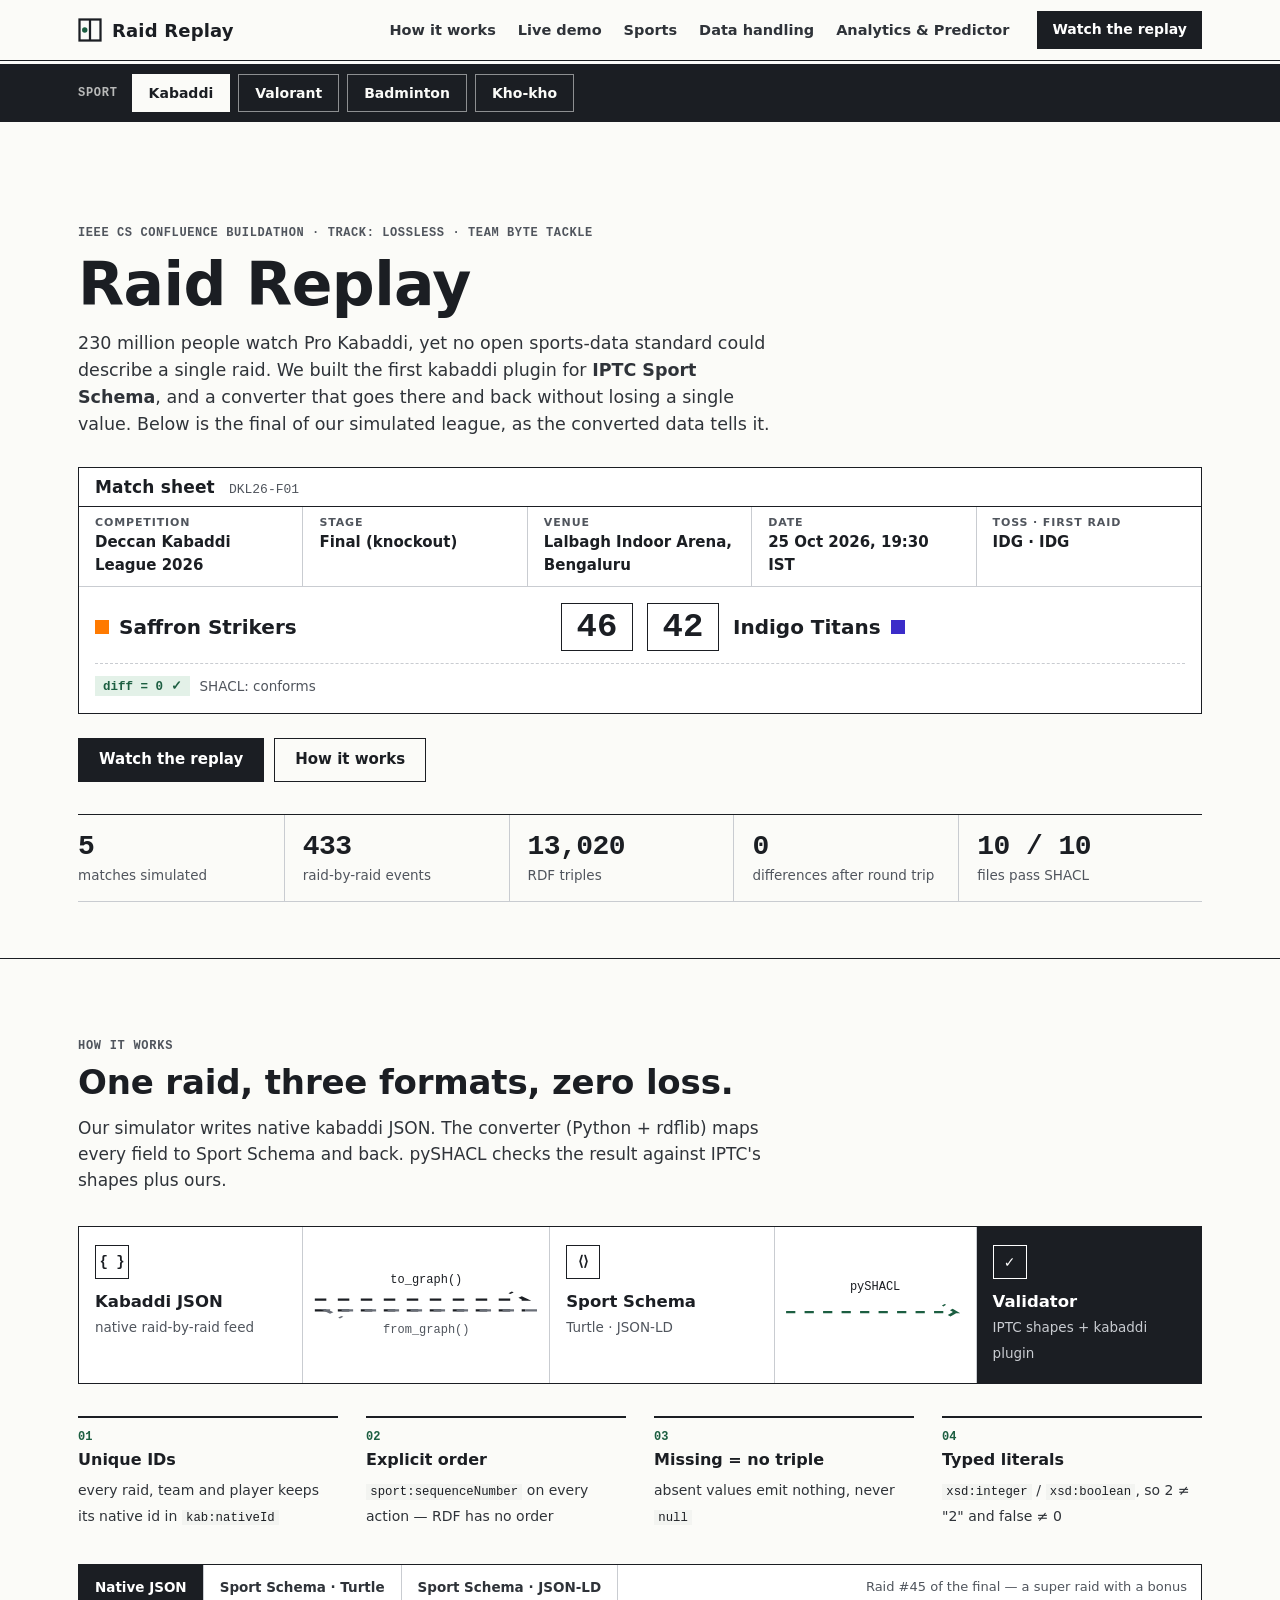
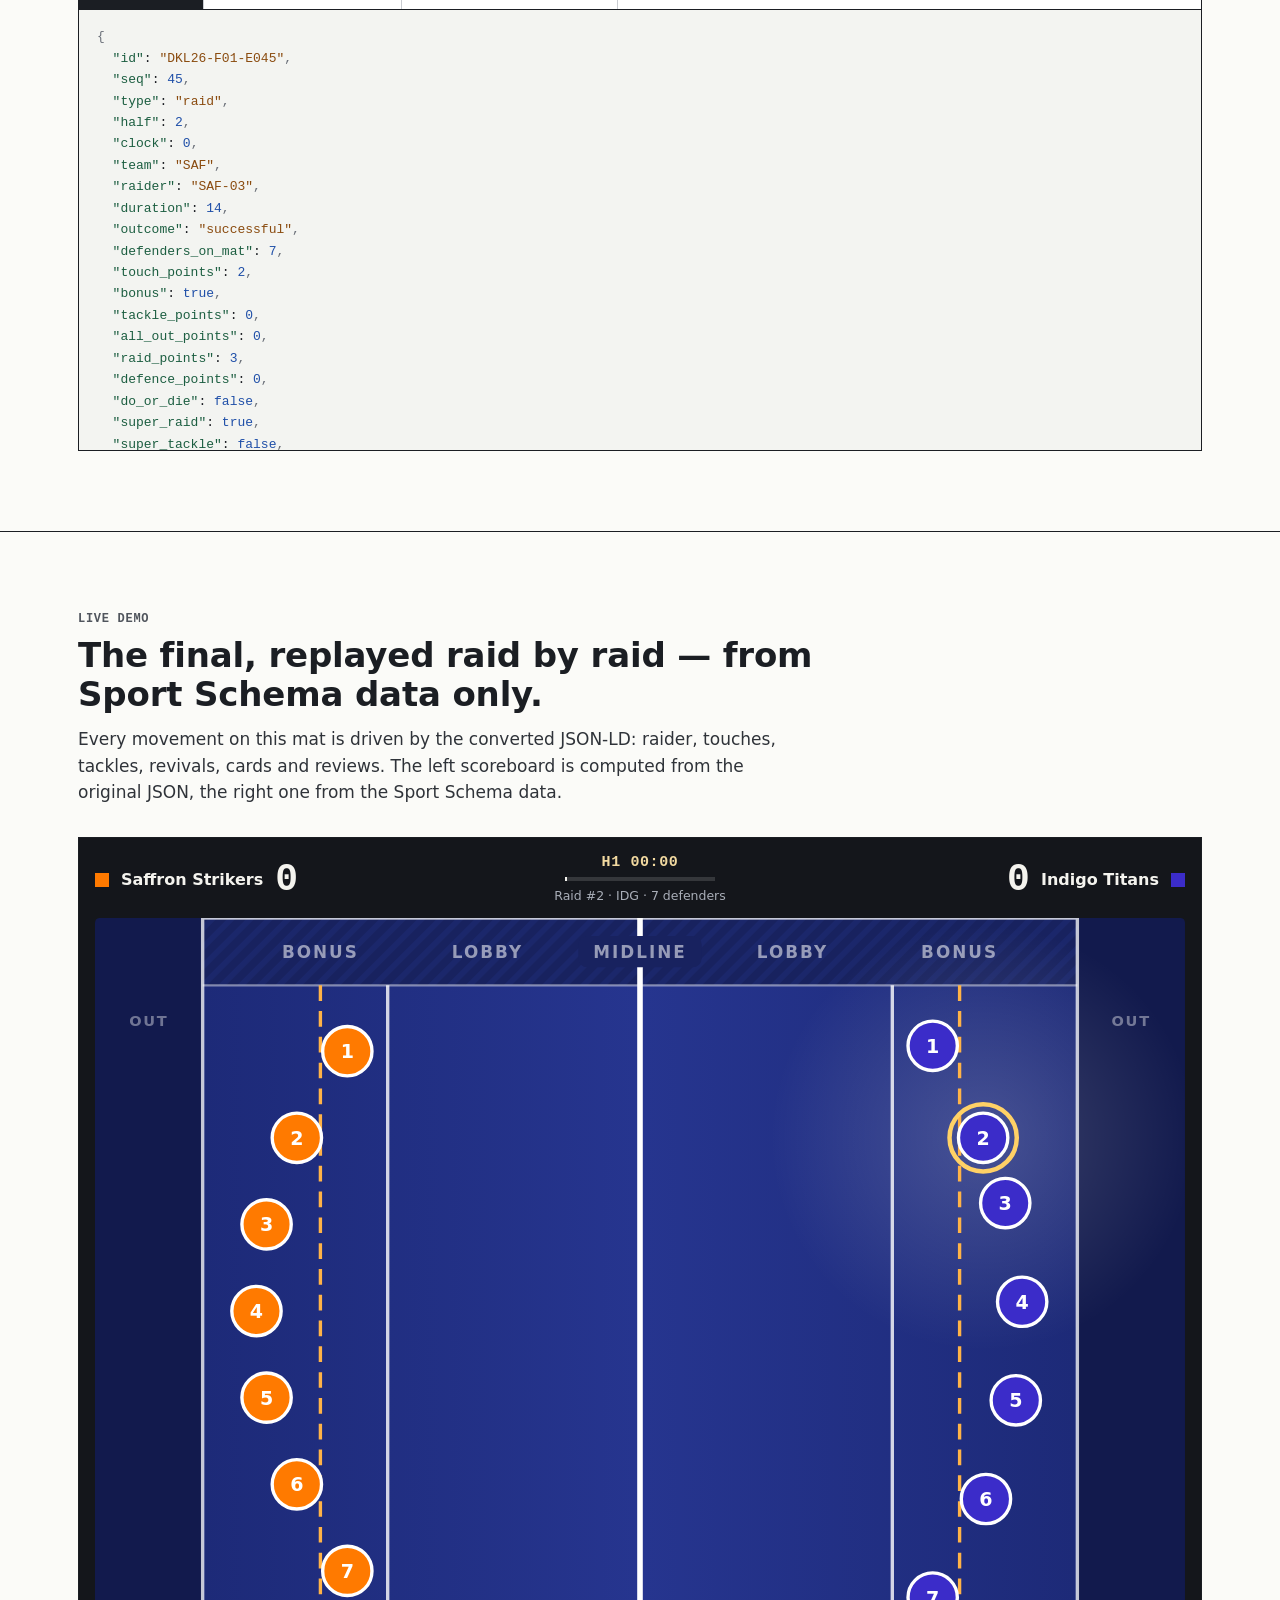
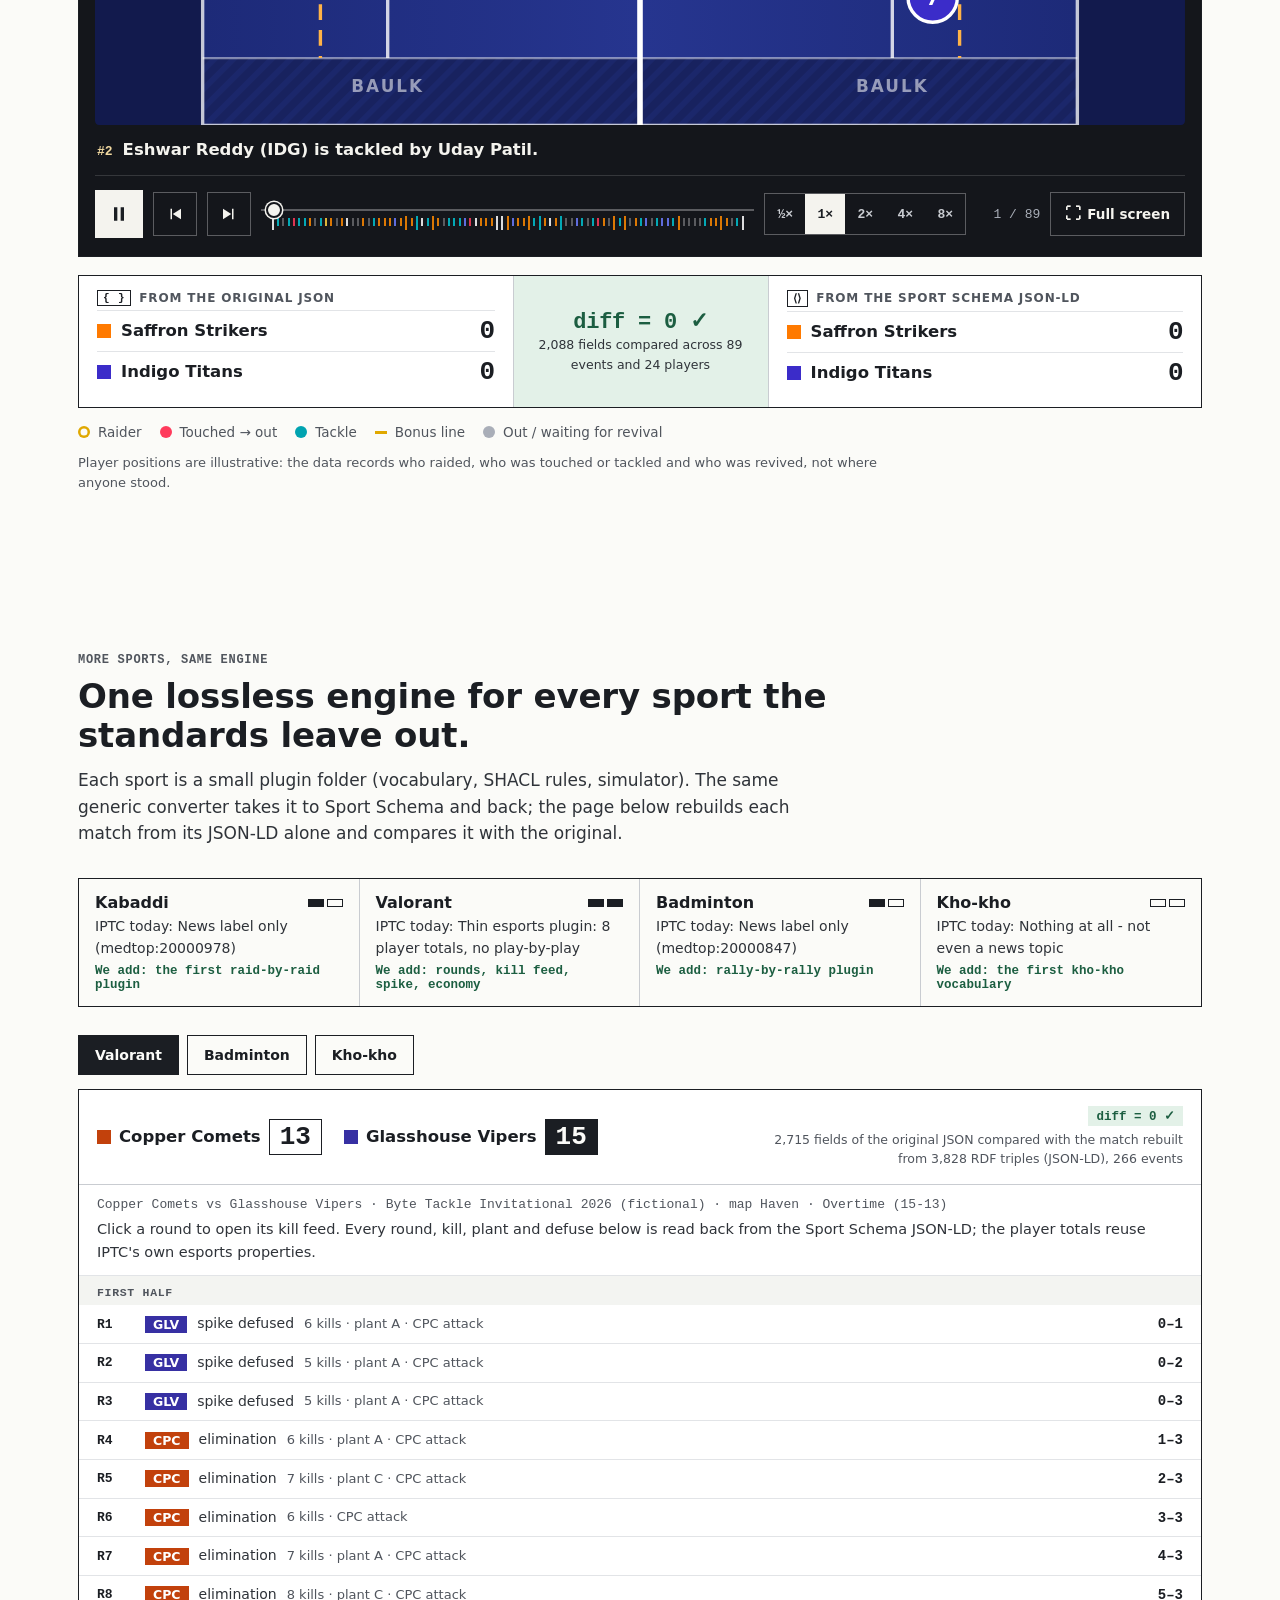
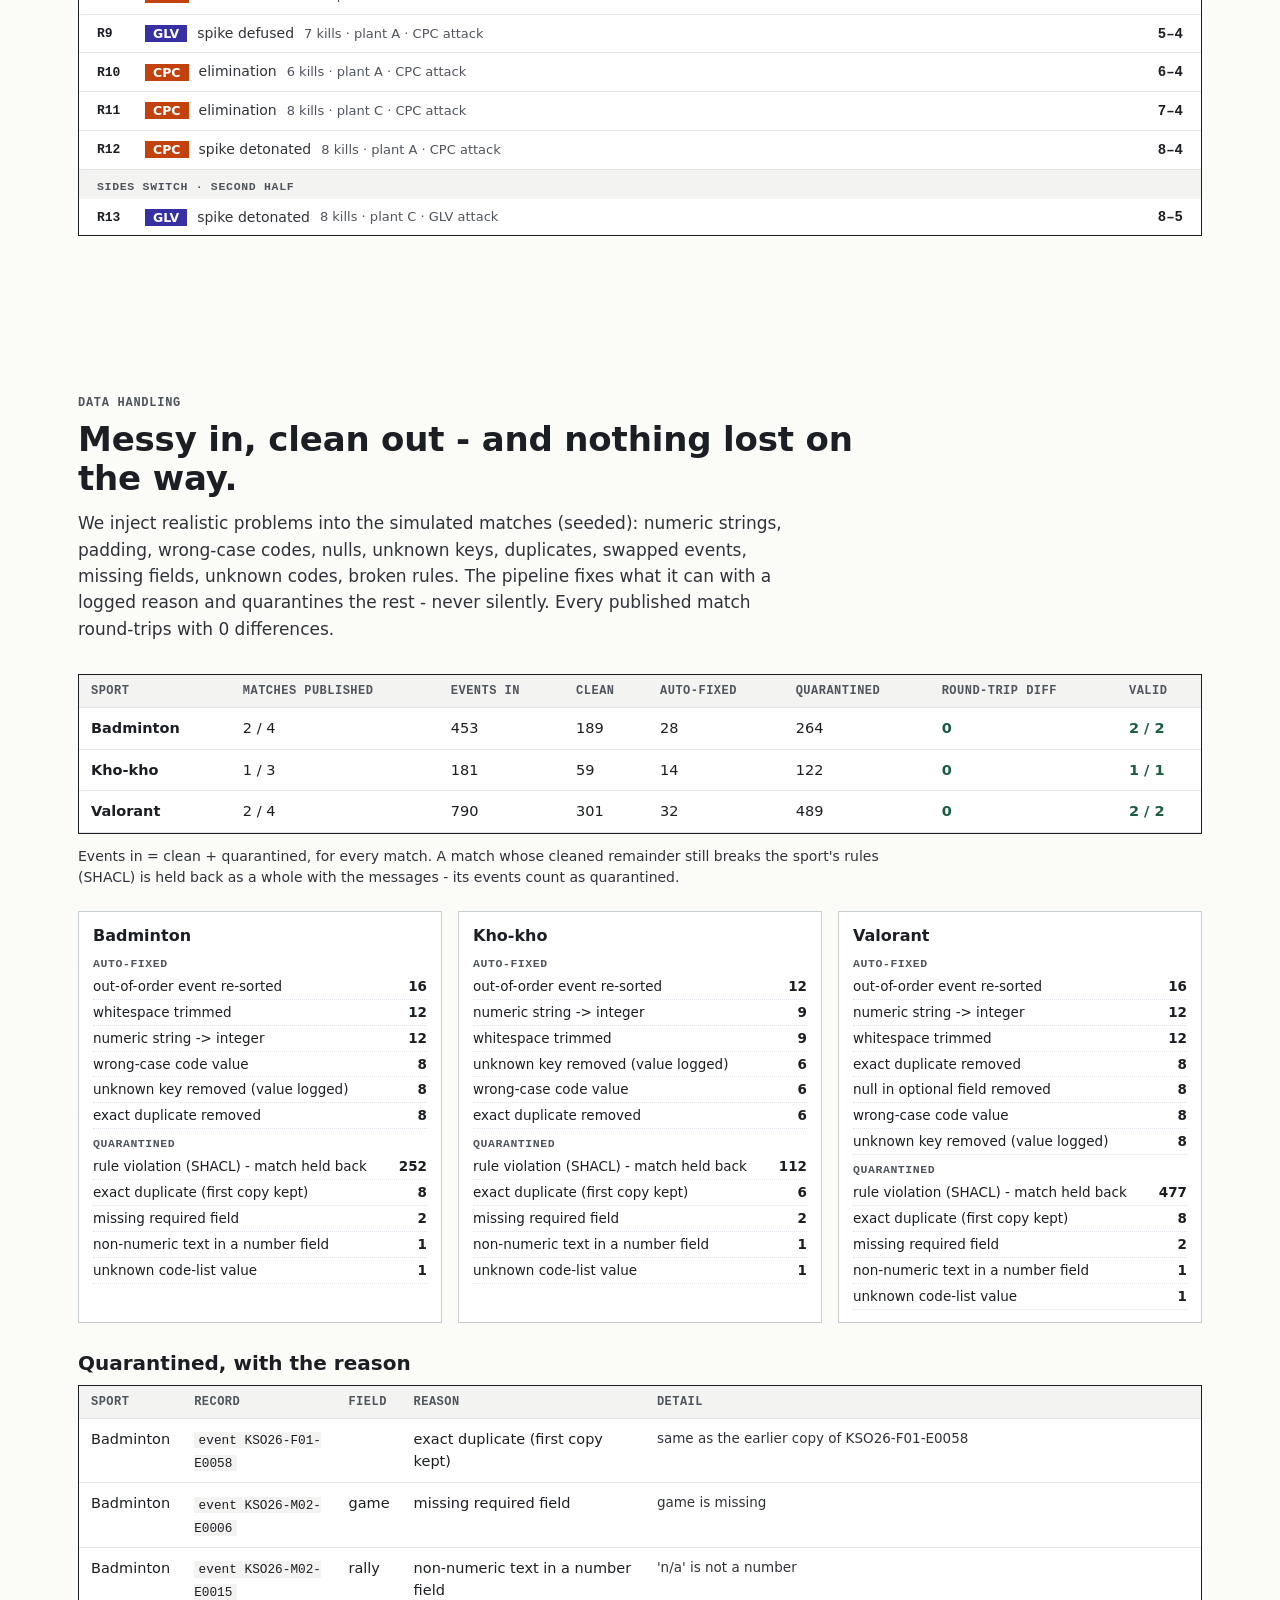
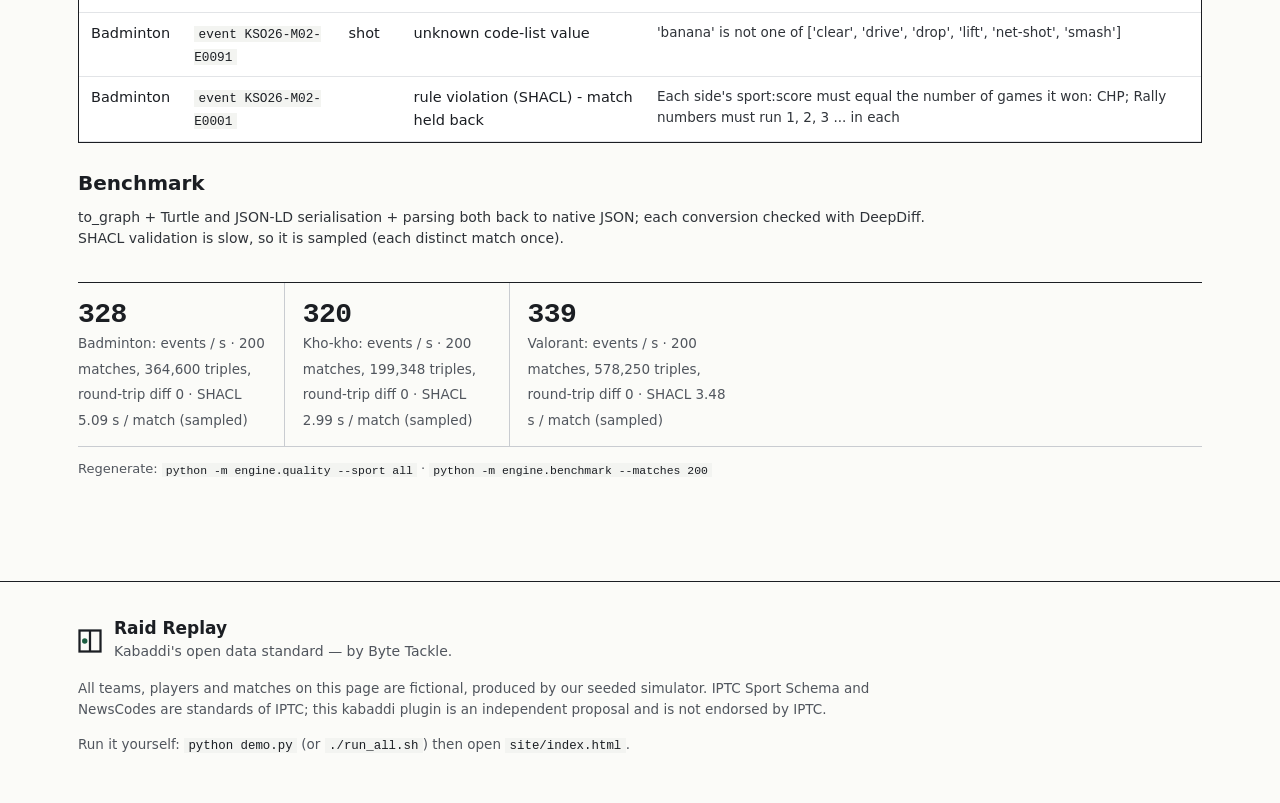
==== commit 90197b6c: "Website: sport selector and live replays for Valorant, badminton and kho-kho" ====
--- a/site/index.html
+++ b/site/index.html
@@ -317,6 +317,113 @@
 .t-timeout{background:#5B61D6}
 .t-review{background:#fff;color:#1B1E23}
 
+/* ---------- multi-sport section ---------- */
+.coverage{display:grid;grid-template-columns:repeat(4,minmax(0,1fr));gap:0;border:1.5px solid var(--ink);margin:0 0 28px}
+.cov-tile{padding:14px 16px;border-right:1px solid var(--rule);display:flex;flex-direction:column;gap:4px;min-width:0}
+.cov-tile:last-child{border-right:0}
+.cov-h{display:flex;align-items:center;justify-content:space-between;gap:8px}
+.cov-h b{font:700 16px var(--sans)}
+.cov-meter{display:flex;gap:3px}
+.cov-meter i{width:16px;height:8px;border:1.5px solid var(--ink)}
+.lvl1 .cov-meter i:first-child,.lvl2 .cov-meter i{background:var(--ink)}
+.cov-iptc{font-size:14px;color:var(--ink2)}
+.cov-add{font:600 12.5px var(--mono);color:var(--green)}
+.sp-switch{display:flex;flex-wrap:wrap;gap:8px;margin:0 0 14px}
+.sp-switch button{font:600 14px var(--sans);padding:8px 16px;border:1.5px solid var(--ink);background:none;color:var(--ink);cursor:pointer;min-height:40px}
+.sp-switch button[aria-selected=true]{background:var(--ink);color:var(--paper)}
+.sp-card{border:1.5px solid var(--ink);background:var(--white)}
+.sp-head{display:flex;flex-wrap:wrap;justify-content:space-between;align-items:center;gap:12px;padding:16px 18px;border-bottom:1px solid var(--rule)}
+.sp-board{display:flex;flex-wrap:wrap;gap:10px 22px}
+.sp-team{display:flex;align-items:center;gap:8px;min-width:0}
+.sp-team b{font-weight:600}
+.sp-team em{font:600 26px/1 var(--mono);font-style:normal;border:1.5px solid var(--ink);padding:4px 10px;min-width:48px;text-align:center;font-variant-numeric:tabular-nums}
+.sp-team.win em{background:var(--ink);color:var(--paper)}
+.sp-check{display:flex;flex-direction:column;align-items:flex-end;gap:4px;max-width:420px}
+.sp-small{font-size:12.5px;color:var(--muted);text-align:right}
+.ok-badge.bad{background:#fde8e8;color:#b42318}
+.sp-meta-line{margin:12px 18px 0;font:500 13px var(--mono);color:var(--muted)}
+.sp-about{margin:6px 18px 12px;font-size:14.5px;color:var(--ink2)}
+.sp-timeline{max-height:560px;overflow:auto;border-top:1px solid var(--rule2)}
+.sp-divider{font:600 11.5px var(--mono);letter-spacing:.06em;text-transform:uppercase;color:var(--muted);padding:10px 18px 6px;background:var(--code)}
+.sp-row{border-bottom:1px solid var(--rule2)}
+.sp-row summary{display:flex;align-items:center;gap:10px;padding:8px 18px;cursor:pointer;list-style:none;flex-wrap:wrap}
+.sp-row summary::-webkit-details-marker{display:none}
+.sp-row[open] summary{background:var(--code)}
+.sp-n{font:600 13px var(--mono);width:38px}
+.sp-chip{display:inline-block;font:600 12.5px var(--sans);color:#fff;background:var(--c);padding:1px 8px;white-space:nowrap}
+.sp-cond{font-size:14px;color:var(--ink2)}
+.sp-meta{font-size:13px;color:var(--muted)}
+.sp-score{margin-left:auto;font:600 14px var(--mono);font-variant-numeric:tabular-nums}
+.sp-feed{list-style:none;margin:0;padding:6px 18px 12px 66px;font-size:14px}
+.sp-feed li{padding:3px 0;display:flex;flex-wrap:wrap;align-items:center;gap:6px}
+.sp-t{font:500 12px var(--mono);color:var(--muted);width:40px}
+.sp-x{color:var(--muted)}
+.sp-dim{color:var(--muted);font-size:13px}
+.sp-tag{font:600 11px var(--mono);background:#fff4d6;color:#7a4d00;padding:1px 6px}
+.sp-tag2{background:#e3f2ea;color:var(--green)}
+.sp-game{padding:12px 18px;border-bottom:1px solid var(--rule2)}
+.sp-ghead{display:flex;flex-wrap:wrap;align-items:center;gap:10px;margin-bottom:8px}
+.sp-ghead .sp-score{margin-left:0}
+.sp-dots{display:flex;flex-wrap:wrap;gap:3px}
+.sp-dot{width:11px;height:11px;background:var(--c);display:block}
+.sp-dot.sp-fault{background:#fff;box-shadow:inset 0 0 0 2px var(--c)}
+
+/* ---------- data handling ---------- */
+.q-wrap{overflow-x:auto;border:1.5px solid var(--ink);background:var(--white)}
+.q-table{border-collapse:collapse;width:100%;font-size:14.5px;min-width:640px}
+.q-table th,.q-table td{padding:9px 12px;border-bottom:1px solid var(--rule2);text-align:left;vertical-align:top}
+.q-table thead th{font:600 12px var(--mono);text-transform:uppercase;letter-spacing:.04em;color:var(--muted);background:var(--code)}
+.q-table td{font-variant-numeric:tabular-nums}
+.q-table td.ok{color:var(--green);font-weight:600}
+.q-ex td:last-child{color:var(--ink2);font-size:13.5px}
+.q-note{font-size:14px;color:var(--ink2);max-width:860px;margin:12px 0 22px}
+.q-note.small{font-size:13px;color:var(--muted)}
+.q-grid{display:grid;grid-template-columns:repeat(3,minmax(0,1fr));gap:16px;margin:0 0 28px}
+.q-reasons{border:1px solid var(--rule);padding:12px 14px;background:var(--white);min-width:0}
+.q-reasons h4{margin:0 0 6px;font-size:16px}
+.q-k{font:600 11.5px var(--mono);text-transform:uppercase;letter-spacing:.05em;color:var(--muted);margin:8px 0 4px}
+.q-reasons ul{list-style:none;margin:0;padding:0;font-size:13.5px}
+.q-reasons li{display:flex;justify-content:space-between;gap:8px;padding:2px 0;border-bottom:1px dotted var(--rule2)}
+.q-h3{font:700 20px var(--sans);margin:28px 0 10px}
+@media (max-width:1020px){.coverage{grid-template-columns:repeat(2,minmax(0,1fr))}.cov-tile:nth-child(2){border-right:0}.cov-tile:nth-child(-n+2){border-bottom:1px solid var(--rule)}.q-grid{grid-template-columns:1fr}}
+@media (max-width:640px){.coverage{grid-template-columns:1fr}.cov-tile{border-right:0;border-bottom:1px solid var(--rule)}.sp-feed{padding-left:18px}.sp-check{align-items:flex-start}.sp-small{text-align:left}.sp-timeline{max-height:460px}}
+
+/* ---------- sport selector + stage ---------- */
+.sport-bar{background:var(--ink);color:var(--paper);position:relative;z-index:5;margin-top:64px}
+.sport-bar-in{display:flex;flex-wrap:wrap;align-items:center;gap:8px;padding-top:10px;padding-bottom:10px}
+.sb-l{font:600 12px var(--mono);letter-spacing:.06em;text-transform:uppercase;opacity:.7;margin-right:6px}
+.sport-bar button{font:600 14px var(--sans);color:var(--paper);background:none;border:1.5px solid rgba(255,255,255,.5);padding:7px 16px;cursor:pointer;min-height:38px}
+.sport-bar button[aria-pressed=true]{background:var(--paper);color:var(--ink);border-color:var(--paper)}
+.stage-sec{display:none}
+body.mode-other .stage-sec{display:block}
+body.mode-other main > section.hero, body.mode-other #how, body.mode-other #demo{display:none}
+.st-wrap{background:#121417;border:1.5px solid var(--ink);color:#fff}
+.st-hud{display:flex;align-items:center;justify-content:space-between;gap:12px;padding:12px 16px;flex-wrap:wrap}
+.st-team{display:flex;align-items:center;gap:8px;font-weight:600}
+.st-team b{font:600 30px/1 var(--mono);margin-left:6px}
+.st-r{flex-direction:row-reverse}.st-r b{margin:0 6px 0 0}
+.st-mid{text-align:center;display:flex;flex-direction:column}
+.st-mid b{font:600 15px var(--mono);color:#ffd166}.st-mid span{font-size:13px;opacity:.75}
+#stSvg{display:block;width:100%;height:auto;background:#1a1d22}
+.st-p{transition:transform .45s ease}
+.st-p.dead{opacity:.25}
+.st-pl{font:700 11px var(--sans);fill:#fff}
+.st-flash{animation:stFade .9s ease forwards}
+@keyframes stFade{from{opacity:1}to{opacity:0}}
+.st-banner .st-bt{font:700 20px var(--sans);fill:#fff;letter-spacing:.04em}
+.st-site{font:700 34px var(--sans);fill:rgba(231,198,107,.35)}
+.st-lbl{font:600 12px var(--mono);fill:rgba(255,255,255,.55);letter-spacing:.05em}
+.st-shuttle{transition:cx .5s ease, cy .5s ease}
+.st-spike{animation:stPulse 1s infinite alternate}
+@keyframes stPulse{from{opacity:1}to{opacity:.4}}
+.st-com{padding:10px 16px;font-size:15.5px;min-height:46px;border-top:1px solid #2a2f36}
+.st-ctl{display:flex;flex-wrap:wrap;align-items:center;gap:8px;padding:10px 16px 14px;border-top:1px solid #2a2f36}
+.st-ctl button{font:600 13.5px var(--sans);background:none;color:#fff;border:1.5px solid #4a515b;padding:6px 12px;cursor:pointer;min-height:36px}
+.st-speed{display:flex}.st-speed button{border-right-width:0}.st-speed button:last-child{border-right-width:1.5px}
+.st-speed button.on{background:#fff;color:#121417}
+#stScrub{flex:1;min-width:140px}
+.st-n{font:500 12.5px var(--mono);opacity:.7}
+
 </style>
 </head>
 <body>
@@ -329,7 +436,7 @@
       <span>Raid Replay</span>
     </a>
     <nav class="links" aria-label="Sections">
-      <a href="#how">How it works</a><a href="#demo">Live demo</a><a href="analytics.html">Analytics &amp; Predictor</a>
+      <a href="#how">How it works</a><a href="#demo">Live demo</a><a href="#sports">Sports</a><a href="#quality">Data handling</a><a href="analytics.html">Analytics &amp; Predictor</a>
     </nav>
     <a class="btn btn-sm btn-dark" href="#demo">Watch the replay</a>
   </div>
@@ -654,6 +761,45 @@
   </div>
 </section>
 
+<section class="sec" id="sports">
+  <div class="wrap">
+    <p class="eyebrow">More sports, same engine</p>
+    <h2>One lossless engine for every sport the standards leave out.</h2>
+    <p class="intro">Each sport is a small plugin folder (vocabulary, SHACL rules, simulator). The same generic converter
+    takes it to Sport Schema and back; the page below rebuilds each match from its JSON-LD alone and compares it with the original.</p>
+    <div class="coverage" aria-label="How much IPTC Sport Schema covers each sport today"><div class="cov-tile lvl1"><div class="cov-h"><b>Kabaddi</b><span class="cov-meter" aria-label="IPTC coverage 1 of 2"><i></i><i></i></span></div><span class="cov-iptc">IPTC today: News label only (medtop:20000978)</span><span class="cov-add">We add: the first raid-by-raid plugin</span></div><div class="cov-tile lvl2"><div class="cov-h"><b>Valorant</b><span class="cov-meter" aria-label="IPTC coverage 2 of 2"><i></i><i></i></span></div><span class="cov-iptc">IPTC today: Thin esports plugin: 8 player totals, no play-by-play</span><span class="cov-add">We add: rounds, kill feed, spike, economy</span></div><div class="cov-tile lvl1"><div class="cov-h"><b>Badminton</b><span class="cov-meter" aria-label="IPTC coverage 1 of 2"><i></i><i></i></span></div><span class="cov-iptc">IPTC today: News label only (medtop:20000847)</span><span class="cov-add">We add: rally-by-rally plugin</span></div><div class="cov-tile lvl0"><div class="cov-h"><b>Kho-kho</b><span class="cov-meter" aria-label="IPTC coverage 0 of 2"><i></i><i></i></span></div><span class="cov-iptc">IPTC today: Nothing at all - not even a news topic</span><span class="cov-add">We add: the first kho-kho vocabulary</span></div></div>
+    <div class="sp-switch" id="spSwitch" role="tablist" aria-label="Choose a sport"></div>
+    <div class="sp-card">
+      <div class="sp-head">
+        <div class="sp-board" id="spBoard"></div>
+        <div class="sp-check"><span class="ok-badge" id="spDiff">diff = 0 ✓</span><span class="sp-small" id="spDiffSmall"></span></div>
+      </div>
+      <p class="sp-meta-line" id="spMeta"></p>
+      <p class="sp-about" id="spAbout"></p>
+      <div class="sp-timeline" id="spTimeline"></div>
+    </div>
+  </div>
+</section>
+<section class="sec" id="quality">
+  <div class="wrap">
+    <p class="eyebrow">Data handling</p>
+    <h2>Messy in, clean out - and nothing lost on the way.</h2>
+    <p class="intro">We inject realistic problems into the simulated matches (seeded): numeric strings, padding, wrong-case codes,
+    nulls, unknown keys, duplicates, swapped events, missing fields, unknown codes, broken rules. The pipeline fixes what it can
+    with a logged reason and quarantines the rest - never silently. Every published match round-trips with 0 differences.</p>
+    <div class="q-wrap"><table class="q-table">
+      <thead><tr><th>Sport</th><th>Matches published</th><th>Events in</th><th>Clean</th><th>Auto-fixed</th><th>Quarantined</th><th>Round-trip diff</th><th>Valid</th></tr></thead>
+      <tbody><tr><th>Badminton</th><td>2 / 4</td><td>453</td><td>189</td><td>28</td><td>264</td><td class='ok'>0</td><td class='ok'>2 / 2</td></tr><tr><th>Kho-kho</th><td>1 / 3</td><td>181</td><td>59</td><td>14</td><td>122</td><td class='ok'>0</td><td class='ok'>1 / 1</td></tr><tr><th>Valorant</th><td>2 / 4</td><td>790</td><td>301</td><td>32</td><td>489</td><td class='ok'>0</td><td class='ok'>2 / 2</td></tr></tbody></table></div>
+    <p class="q-note">Events in = clean + quarantined, for every match. A match whose cleaned remainder still breaks the sport's
+    rules (SHACL) is held back as a whole with the messages - its events count as quarantined.</p>
+    <div class="q-grid"><div class='q-reasons'><h4>Badminton</h4><p class='q-k'>Auto-fixed</p><ul><li>out-of-order event re-sorted <b>16</b></li><li>whitespace trimmed <b>12</b></li><li>numeric string -&gt; integer <b>12</b></li><li>wrong-case code value <b>8</b></li><li>unknown key removed (value logged) <b>8</b></li><li>exact duplicate removed <b>8</b></li></ul><p class='q-k'>Quarantined</p><ul><li>rule violation (SHACL) - match held back <b>252</b></li><li>exact duplicate (first copy kept) <b>8</b></li><li>missing required field <b>2</b></li><li>non-numeric text in a number field <b>1</b></li><li>unknown code-list value <b>1</b></li></ul></div><div class='q-reasons'><h4>Kho-kho</h4><p class='q-k'>Auto-fixed</p><ul><li>out-of-order event re-sorted <b>12</b></li><li>numeric string -&gt; integer <b>9</b></li><li>whitespace trimmed <b>9</b></li><li>unknown key removed (value logged) <b>6</b></li><li>wrong-case code value <b>6</b></li><li>exact duplicate removed <b>6</b></li></ul><p class='q-k'>Quarantined</p><ul><li>rule violation (SHACL) - match held back <b>112</b></li><li>exact duplicate (first copy kept) <b>6</b></li><li>missing required field <b>2</b></li><li>non-numeric text in a number field <b>1</b></li><li>unknown code-list value <b>1</b></li></ul></div><div class='q-reasons'><h4>Valorant</h4><p class='q-k'>Auto-fixed</p><ul><li>out-of-order event re-sorted <b>16</b></li><li>numeric string -&gt; integer <b>12</b></li><li>whitespace trimmed <b>12</b></li><li>exact duplicate removed <b>8</b></li><li>null in optional field removed <b>8</b></li><li>wrong-case code value <b>8</b></li><li>unknown key removed (value logged) <b>8</b></li></ul><p class='q-k'>Quarantined</p><ul><li>rule violation (SHACL) - match held back <b>477</b></li><li>exact duplicate (first copy kept) <b>8</b></li><li>missing required field <b>2</b></li><li>non-numeric text in a number field <b>1</b></li><li>unknown code-list value <b>1</b></li></ul></div></div>
+    <h3 class="q-h3">Quarantined, with the reason</h3>
+    <div class="q-wrap"><table class="q-table q-ex"><thead><tr><th>Sport</th><th>Record</th><th>Field</th><th>Reason</th><th>Detail</th></tr></thead>
+      <tbody><tr><td>Badminton</td><td><code>event KSO26-F01-E0058</code></td><td></td><td>exact duplicate (first copy kept)</td><td>same as the earlier copy of KSO26-F01-E0058</td></tr><tr><td>Badminton</td><td><code>event KSO26-M02-E0006</code></td><td>game</td><td>missing required field</td><td>game is missing</td></tr><tr><td>Badminton</td><td><code>event KSO26-M02-E0015</code></td><td>rally</td><td>non-numeric text in a number field</td><td>&#x27;n/a&#x27; is not a number</td></tr><tr><td>Badminton</td><td><code>event KSO26-M02-E0091</code></td><td>shot</td><td>unknown code-list value</td><td>&#x27;banana&#x27; is not one of [&#x27;clear&#x27;, &#x27;drive&#x27;, &#x27;drop&#x27;, &#x27;lift&#x27;, &#x27;net-shot&#x27;, &#x27;smash&#x27;]</td></tr><tr><td>Badminton</td><td><code>event KSO26-M02-E0001</code></td><td></td><td>rule violation (SHACL) - match held back</td><td>Each side&#x27;s sport:score must equal the number of games it won: CHP; Rally numbers must run 1, 2, 3 ... in each</td></tr></tbody></table></div>
+    <h3 class='q-h3'>Benchmark</h3><p class='q-note'>to_graph + Turtle and JSON-LD serialisation + parsing both back to native JSON; each conversion checked with DeepDiff. SHACL validation is slow, so it is sampled (each distinct match once).</p><div class='stats'><div class='stat'><b>328</b><span>Badminton: events / s · 200 matches, 364,600 triples, round-trip diff 0 · SHACL 5.09 s / match (sampled)</span></div><div class='stat'><b>320</b><span>Kho-kho: events / s · 200 matches, 199,348 triples, round-trip diff 0 · SHACL 2.99 s / match (sampled)</span></div><div class='stat'><b>339</b><span>Valorant: events / s · 200 matches, 578,250 triples, round-trip diff 0 · SHACL 3.48 s / match (sampled)</span></div></div>
+    <p class="q-note small">Regenerate: <code>python -m engine.quality --sport all</code> · <code>python -m engine.benchmark --matches 200</code></p>
+  </div>
+</section>
 </main>
 
 <footer class="foot">
@@ -671,6 +817,7 @@
 window.RR_JSONLD={"@context":{"kab":"https://sportschema.org/ontologies/kabaddi/","kabcard":"https://sportschema.org/ontologies/kabaddi/cardcolour/","kabrev":"https://sportschema.org/ontologies/kabaddi/reviewresult/","kabro":"https://sportschema.org/ontologies/kabaddi/raidoutcome/","kabrole":"https://sportschema.org/ontologies/kabaddi/playingrole/","medtop":"http://cv.iptc.org/newscodes/mediatopic/","rdfs":"http://www.w3.org/2000/01/rdf-schema#","rr":"https://raid-replay.example/data/","spactionclass":"http://cv.iptc.org/newscodes/spactionclass/","spct":"http://cv.iptc.org/newscodes/spct/","speventoutcome":"http://cv.iptc.org/newscodes/speventoutcome/","speventstatus":"http://cv.iptc.org/newscodes/speventstatus/","sport":"https://sportschema.org/ontologies/main/","spplayerstatus":"http://cv.iptc.org/newscodes/spplayerstatus/","xsd":"http://www.w3.org/2001/XMLSchema#"},"@graph":[{"@id":"https://raid-replay.example/data/action/DKL26-F01-E001","@type":["kab:PeriodStart","sport:Action"],"kab:awayOnMat":7,"kab:awayScore":0,"kab:clockSeconds":0,"kab:half":1,"kab:homeOnMat":7,"kab:homeScore":0,"kab:nativeId":"DKL26-F01-E001","rdfs:label":"Start of half 1","sport:actionInEvent":{"@id":"https://raid-replay.example/data/event/DKL26-F01"},"sport:class":{"@id":"spactionclass:official-procedure"},"sport:sequenceNumber":"1"},{"@id":"https://raid-replay.example/data/action/DKL26-F01-E002","@type":["kab:Raid","sport:Action"],"kab:allOutPoints":0,"kab:awayOnMat":6,"kab:awayScore":0,"kab:bonusPoint":false,"kab:clockSeconds":0,"kab:defencePoints":1,"kab:defendersOnMat":7,"kab:doOrDie":false,"kab:half":1,"kab:homeOnMat":7,"kab:homeScore":1,"kab:nativeId":"DKL26-F01-E002","kab:raidDurationSeconds":26,"kab:raidOutcome":{"@id":"kabro:tackled"},"kab:raidPoints":0,"kab:raider":{"@id":"https://raid-replay.example/data/athlete/IDG-02"},"kab:superRaid":false,"kab:superTackle":false,"kab:tacklePoints":1,"kab:tackledBy":{"@id":"https://raid-replay.example/data/athlete/SAF-05"},"kab:touchPoints":0,"rdfs:label":"Raid #2: Eshwar Reddy (tackled, 0-1)","sport:actionInEvent":{"@id":"https://raid-replay.example/data/event/DKL26-F01"},"sport:class":{"@id":"spactionclass:play"},"sport:participation":{"@id":"https://raid-replay.example/data/participation/DKL26-F01/IDG"},"sport:sequenceNumber":"2"},{"@id":"https://raid-replay.example/data/action/DKL26-F01-E003","@type":["kab:Raid","sport:Action"],"kab:allOutPoints":0,"kab:awayOnMat":6,"kab:awayScore":0,"kab:bonusPoint":false,"kab:clockSeconds":38,"kab:defencePoints":0,"kab:defendersOnMat":6,"kab:doOrDie":false,"kab:half":1,"kab:homeOnMat":7,"kab:homeScore":1,"kab:nativeId":"DKL26-F01-E003","kab:raidDurationSeconds":21,"kab:raidOutcome":{"@id":"kabro:empty"},"kab:raidPoints":0,"kab:raider":{"@id":"https://raid-replay.example/data/athlete/SAF-03"},"kab:superRaid":false,"kab:superTackle":false,"kab:tacklePoints":0,"kab:touchPoints":0,"rdfs:label":"Raid #3: Gagan Hegde (empty, 0-0)","sport:actionInEvent":{"@id":"https://raid-replay.example/data/event/DKL26-F01"},"sport:class":{"@id":"spactionclass:play"},"sport:participation":{"@id":"https://raid-replay.example/data/participation/DKL26-F01/SAF"},"sport:sequenceNumber":"3"},{"@id":"https://raid-replay.example/data/action/DKL26-F01-E004","@type":["kab:Raid","sport:Action"],"kab:allOutPoints":0,"kab:awayOnMat":5,"kab:awayScore":0,"kab:bonusPoint":false,"kab:clockSeconds":75,"kab:defencePoints":1,"kab:defendersOnMat":7,"kab:doOrDie":false,"kab:half":1,"kab:homeOnMat":7,"kab:homeScore":2,"kab:nativeId":"DKL26-F01-E004","kab:raidDurationSeconds":7,"kab:raidOutcome":{"@id":"kabro:tackled"},"kab:raidPoints":0,"kab:raider":{"@id":"https://raid-replay.example/data/athlete/IDG-06"},"kab:superRaid":false,"kab:superTackle":false,"kab:tacklePoints":1,"kab:tackledBy":[{"@id":"https://raid-replay.example/data/athlete/SAF-06"},{"@id":"https://raid-replay.example/data/athlete/SAF-07"}],"kab:touchPoints":0,"rdfs:label":"Raid #4: Omkar Yadav (tackled, 0-1)","sport:actionInEvent":{"@id":"https://raid-replay.example/data/event/DKL26-F01"},"sport:class":{"@id":"spactionclass:play"},"sport:participation":{"@id":"https://raid-replay.example/data/participation/DKL26-F01/IDG"},"sport:sequenceNumber":"4"},{"@id":"https://raid-replay.example/data/action/DKL26-F01-E005","@type":["kab:Raid","sport:Action"],"kab:allOutPoints":0,"kab:awayOnMat":6,"kab:awayScore":1,"kab:bonusPoint":false,"kab:clockSeconds":95,"kab:defencePoints":1,"kab:defendersOnMat":5,"kab:doOrDie":false,"kab:half":1,"kab:homeOnMat":6,"kab:homeScore":2,"kab:nativeId":"DKL26-F01-E005","kab:raidDurationSeconds":15,"kab:raidOutcome":{"@id":"kabro:self-out"},"kab:raidPoints":0,"kab:raider":{"@id":"https://raid-replay.example/data/athlete/SAF-01"},"kab:revived":{"@id":"https://raid-replay.example/data/athlete/IDG-02"},"kab:superRaid":false,"kab:superTackle":false,"kab:tacklePoints":1,"kab:touchPoints":0,"rdfs:label":"Raid #5: Darshan Rao (self-out, 0-1)","sport:actionInEvent":{"@id":"https://raid-replay.example/data/event/DKL26-F01"},"sport:class":{"@id":"spactionclass:play"},"sport:participation":{"@id":"https://raid-replay.example/data/participation/DKL26-F01/SAF"},"sport:sequenceNumber":"5"},{"@id":"https://raid-replay.example/data/action/DKL26-F01-E006","@type":["kab:Raid","sport:Action"],"kab:allOutPoints":0,"kab:awayOnMat":5,"kab:awayScore":1,"kab:bonusPoint":false,"kab:clockSeconds":123,"kab:defencePoints":1,"kab:defendersOnMat":6,"kab:doOrDie":false,"kab:half":1,"kab:homeOnMat":7,"kab:homeScore":3,"kab:nativeId":"DKL26-F01-E006","kab:raidDurationSeconds":9,"kab:raidOutcome":{"@id":"kabro:tackled"},"kab:raidPoints":0,"kab:raider":{"@id":"https://raid-replay.example/data/athlete/IDG-02"},"kab:revived":{"@id":"https://raid-replay.example/data/athlete/SAF-01"},"kab:superRaid":false,"kab:superTackle":false,"kab:tacklePoints":1,"kab:tackledBy":{"@id":"https://raid-replay.example/data/athlete/SAF-07"},"kab:touchPoints":0,"rdfs:label":"Raid #6: Eshwar Reddy (tackled, 0-1)","sport:actionInEvent":{"@id":"https://raid-replay.example/data/event/DKL26-F01"},"sport:class":{"@id":"spactionclass:play"},"sport:participation":{"@id":"https://raid-replay.example/data/participation/DKL26-F01/IDG"},"sport:sequenceNumber":"6"},{"@id":"https://raid-replay.example/data/action/DKL26-F01-E007","@type":["kab:Raid","sport:Action"],"kab:allOutPoints":0,"kab:awayOnMat":6,"kab:awayScore":2,"kab:bonusPoint":false,"kab:clockSeconds":143,"kab:defencePoints":1,"kab:defendersOnMat":5,"kab:doOrDie":false,"kab:half":1,"kab:homeOnMat":6,"kab:homeScore":3,"kab:nativeId":"DKL26-F01-E007","kab:raidDurationSeconds":14,"kab:raidOutcome":{"@id":"kabro:tackled"},"kab:raidPoints":0,"kab:raider":{"@id":"https://raid-replay.example/data/athlete/SAF-02"},"kab:revived":{"@id":"https://raid-replay.example/data/athlete/IDG-06"},"kab:superRaid":false,"kab:superTackle":false,"kab:tacklePoints":1,"kab:tackledBy":[{"@id":"https://raid-replay.example/data/athlete/IDG-01"},{"@id":"https://raid-replay.example/data/athlete/IDG-07"}],"kab:touchPoints":0,"rdfs:label":"Raid #7: Dhruv Menon (tackled, 0-1)","sport:actionInEvent":{"@id":"https://raid-replay.example/data/event/DKL26-F01"},"sport:class":{"@id":"spactionclass:play"},"sport:participation":{"@id":"https://raid-replay.example/data/participation/DKL26-F01/SAF"},"sport:sequenceNumber":"7"},{"@id":"https://raid-replay.example/data/action/DKL26-F01-E008","@type":["kab:Raid","sport:Action"],"kab:allOutPoints":0,"kab:awayOnMat":7,"kab:awayScore":3,"kab:bonusPoint":false,"kab:clockSeconds":164,"kab:defencePoints":0,"kab:defenderOut":{"@id":"https://raid-replay.example/data/athlete/SAF-06"},"kab:defendersOnMat":6,"kab:doOrDie":false,"kab:half":1,"kab:homeOnMat":5,"kab:homeScore":3,"kab:nativeId":"DKL26-F01-E008","kab:raidDurationSeconds":25,"kab:raidOutcome":{"@id":"kabro:successful"},"kab:raidPoints":1,"kab:raider":{"@id":"https://raid-replay.example/data/athlete/IDG-01"},"kab:revived":{"@id":"https://raid-replay.example/data/athlete/IDG-02"},"kab:superRaid":false,"kab:superTackle":false,"kab:tacklePoints":0,"kab:touchPoints":1,"rdfs:label":"Raid #8: Naveen Patil (successful, 1-0)","sport:actionInEvent":{"@id":"https://raid-replay.example/data/event/DKL26-F01"},"sport:class":{"@id":"spactionclass:play"},"sport:participation":{"@id":"https://raid-replay.example/data/participation/DKL26-F01/IDG"},"sport:sequenceNumber":"8"},{"@id":"https://raid-replay.example/data/action/DKL26-F01-E009","@type":["kab:Raid","sport:Action"],"kab:allOutPoints":0,"kab:awayOnMat":7,"kab:awayScore":3,"kab:bonusPoint":false,"kab:clockSeconds":204,"kab:defencePoints":0,"kab:defendersOnMat":7,"kab:doOrDie":false,"kab:half":1,"kab:homeOnMat":5,"kab:homeScore":3,"kab:nativeId":"DKL26-F01-E009","kab:raidDurationSeconds":26,"kab:raidOutcome":{"@id":"kabro:empty"},"kab:raidPoints":0,"kab:raider":{"@id":"https://raid-replay.example/data/athlete/SAF-04"},"kab:superRaid":false,"kab:superTackle":false,"kab:tacklePoints":0,"kab:touchPoints":0,"rdfs:label":"Raid #9: Jayanth Sandhu (empty, 0-0)","sport:actionInEvent":{"@id":"https://raid-replay.example/data/event/DKL26-F01"},"sport:class":{"@id":"spactionclass:play"},"sport:participation":{"@id":"https://raid-replay.example/data/participation/DKL26-F01/SAF"},"sport:sequenceNumber":"9"},{"@id":"https://raid-replay.example/data/action/DKL26-F01-E010","@type":["kab:Raid","sport:Action"],"kab:allOutPoints":0,"kab:awayOnMat":6,"kab:awayScore":3,"kab:bonusPoint":false,"kab:clockSeconds":245,"kab:defencePoints":1,"kab:defendersOnMat":5,"kab:doOrDie":false,"kab:half":1,"kab:homeOnMat":6,"kab:homeScore":4,"kab:nativeId":"DKL26-F01-E010","kab:raidDurationSeconds":13,"kab:raidOutcome":{"@id":"kabro:tackled"},"kab:raidPoints":0,"kab:raider":{"@id":"https://raid-replay.example/data/athlete/IDG-02"},"kab:revived":{"@id":"https://raid-replay.example/data/athlete/SAF-02"},"kab:superRaid":false,"kab:superTackle":false,"kab:tacklePoints":1,"kab:tackledBy":{"@id":"https://raid-replay.example/data/athlete/SAF-04"},"kab:touchPoints":0,"rdfs:label":"Raid #10: Eshwar Reddy (tackled, 0-1)","sport:actionInEvent":{"@id":"https://raid-replay.example/data/event/DKL26-F01"},"sport:class":{"@id":"spactionclass:play"},"sport:participation":{"@id":"https://raid-replay.example/data/participation/DKL26-F01/IDG"},"sport:sequenceNumber":"10"},{"@id":"https://raid-replay.example/data/action/DKL26-F01-E011","@type":["kab:Card","sport:Action"],"kab:awayOnMat":5,"kab:awayScore":3,"kab:clockSeconds":272,"kab:half":1,"kab:homeOnMat":6,"kab:homeScore":4,"kab:nativeId":"DKL26-F01-E011","kab:player":{"@id":"https://raid-replay.example/data/athlete/IDG-05"},"kab:suspensionSeconds":120,"rdfs:label":"Yellow card: Ishaan Chavan","sport:actionInEvent":{"@id":"https://raid-replay.example/data/event/DKL26-F01"},"sport:class":{"@id":"spactionclass:penalty"},"sport:infractionLevel":{"@id":"kabcard:yellow"},"sport:infractionType":"Dangerous tackle","sport:participation":{"@id":"https://raid-replay.example/data/participation/DKL26-F01/IDG"},"sport:sequenceNumber":"11"},{"@id":"https://raid-replay.example/data/action/DKL26-F01-E012","@type":["kab:Raid","sport:Action"],"kab:allOutPoints":0,"kab:awayOnMat":3,"kab:awayScore":3,"kab:bonusPoint":false,"kab:clockSeconds":272,"kab:defencePoints":0,"kab:defenderOut":[{"@id":"https://raid-replay.example/data/athlete/IDG-01"},{"@id":"https://raid-replay.example/data/athlete/IDG-03"}],"kab:defendersOnMat":5,"kab:doOrDie":false,"kab:half":1,"kab:homeOnMat":7,"kab:homeScore":6,"kab:nativeId":"DKL26-F01-E012","kab:raidDurationSeconds":26,"kab:raidOutcome":{"@id":"kabro:successful"},"kab:raidPoints":2,"kab:raider":{"@id":"https://raid-replay.example/data/athlete/SAF-03"},"kab:revived":{"@id":"https://raid-replay.example/data/athlete/SAF-06"},"kab:superRaid":false,"kab:superTackle":false,"kab:tacklePoints":0,"kab:touchPoints":2,"rdfs:label":"Raid #12: Gagan Hegde (successful, 2-0)","sport:actionInEvent":{"@id":"https://raid-replay.example/data/event/DKL26-F01"},"sport:class":{"@id":"spactionclass:play"},"sport:participation":{"@id":"https://raid-replay.example/data/participation/DKL26-F01/SAF"},"sport:sequenceNumber":"12"},{"@id":"https://raid-replay.example/data/action/DKL26-F01-E013","@type":["kab:Raid","sport:Action"],"kab:allOutPoints":0,"kab:awayOnMat":3,"kab:awayScore":3,"kab:bonusPoint":false,"kab:clockSeconds":306,"kab:defencePoints":0,"kab:defendersOnMat":7,"kab:doOrDie":false,"kab:half":1,"kab:homeOnMat":7,"kab:homeScore":6,"kab:nativeId":"DKL26-F01-E013","kab:raidDurationSeconds":20,"kab:raidOutcome":{"@id":"kabro:empty"},"kab:raidPoints":0,"kab:raider":{"@id":"https://raid-replay.example/data/athlete/IDG-04"},"kab:superRaid":false,"kab:superTackle":false,"kab:tacklePoints":0,"kab:touchPoints":0,"rdfs:label":"Raid #13: Zubin Iyer (empty, 0-0)","sport:actionInEvent":{"@id":"https://raid-replay.example/data/event/DKL26-F01"},"sport:class":{"@id":"spactionclass:play"},"sport:participation":{"@id":"https://raid-replay.example/data/participation/DKL26-F01/IDG"},"sport:sequenceNumber":"13"},{"@id":"https://raid-replay.example/data/action/DKL26-F01-E014","@type":["kab:Raid","sport:Action"],"kab:allOutPoints":0,"kab:awayOnMat":2,"kab:awayScore":3,"kab:bonusPoint":false,"kab:clockSeconds":334,"kab:defencePoints":0,"kab:defenderOut":{"@id":"https://raid-replay.example/data/athlete/IDG-07"},"kab:defendersOnMat":3,"kab:doOrDie":false,"kab:half":1,"kab:homeOnMat":7,"kab:homeScore":7,"kab:nativeId":"DKL26-F01-E014","kab:raidDurationSeconds":27,"kab:raidOutcome":{"@id":"kabro:successful"},"kab:raidPoints":1,"kab:raider":{"@id":"https://raid-replay.example/data/athlete/SAF-02"},"kab:superRaid":false,"kab:superTackle":false,"kab:tacklePoints":0,"kab:touchPoints":1,"rdfs:label":"Raid #14: Dhruv Menon (successful, 1-0)","sport:actionInEvent":{"@id":"https://raid-replay.example/data/event/DKL26-F01"},"sport:class":{"@id":"spactionclass:play"},"sport:participation":{"@id":"https://raid-replay.example/data/participation/DKL26-F01/SAF"},"sport:sequenceNumber":"14"},{"@id":"https://raid-replay.example/data/action/DKL26-F01-E015","@type":["kab:Review","sport:Action"],"kab:awayOnMat":2,"kab:awayScore":3,"kab:clockSeconds":361,"kab:half":1,"kab:homeOnMat":7,"kab:homeScore":7,"kab:nativeId":"DKL26-F01-E015","kab:reviewOf":{"@id":"https://raid-replay.example/data/action/DKL26-F01-E014"},"kab:reviewResult":{"@id":"kabrev:successful"},"kab:reviewsRemaining":2,"rdfs:label":"Review by IDG (successful)","sport:actionInEvent":{"@id":"https://raid-replay.example/data/event/DKL26-F01"},"sport:class":{"@id":"spactionclass:official-procedure"},"sport:participation":{"@id":"https://raid-replay.example/data/participation/DKL26-F01/IDG"},"sport:sequenceNumber":"15"},{"@id":"https://raid-replay.example/data/action/DKL26-F01-E016","@type":["kab:Raid","sport:Action"],"kab:allOutPoints":0,"kab:awayOnMat":3,"kab:awayScore":3,"kab:bonusPoint":false,"kab:clockSeconds":406,"kab:defencePoints":0,"kab:defendersOnMat":7,"kab:doOrDie":false,"kab:half":1,"kab:homeOnMat":7,"kab:homeScore":7,"kab:nativeId":"DKL26-F01-E016","kab:raidDurationSeconds":23,"kab:raidOutcome":{"@id":"kabro:empty"},"kab:raidPoints":0,"kab:raider":{"@id":"https://raid-replay.example/data/athlete/IDG-04"},"kab:superRaid":false,"kab:superTackle":false,"kab:tacklePoints":0,"kab:touchPoints":0,"rdfs:label":"Raid #16: Zubin Iyer (empty, 0-0)","sport:actionInEvent":{"@id":"https://raid-replay.example/data/event/DKL26-F01"},"sport:class":{"@id":"spactionclass:play"},"sport:participation":{"@id":"https://raid-replay.example/data/participation/DKL26-F01/IDG"},"sport:sequenceNumber":"16"},{"@id":"https://raid-replay.example/data/action/DKL26-F01-E017","@type":["kab:Raid","sport:Action"],"kab:allOutPoints":0,"kab:awayOnMat":3,"kab:awayScore":3,"kab:bonusPoint":false,"kab:clockSeconds":443,"kab:defencePoints":0,"kab:defendersOnMat":3,"kab:doOrDie":false,"kab:half":1,"kab:homeOnMat":7,"kab:homeScore":7,"kab:nativeId":"DKL26-F01-E017","kab:raidDurationSeconds":21,"kab:raidOutcome":{"@id":"kabro:empty"},"kab:raidPoints":0,"kab:raider":{"@id":"https://raid-replay.example/data/athlete/SAF-04"},"kab:superRaid":false,"kab:superTackle":false,"kab:tacklePoints":0,"kab:touchPoints":0,"rdfs:label":"Raid #17: Jayanth Sandhu (empty, 0-0)","sport:actionInEvent":{"@id":"https://raid-replay.example/data/event/DKL26-F01"},"sport:class":{"@id":"spactionclass:play"},"sport:participation":{"@id":"https://raid-replay.example/data/participation/DKL26-F01/SAF"},"sport:sequenceNumber":"17"},{"@id":"https://raid-replay.example/data/action/DKL26-F01-E018","@type":["kab:Raid","sport:Action"],"kab:allOutPoints":0,"kab:awayOnMat":4,"kab:awayScore":4,"kab:bonusPoint":false,"kab:clockSeconds":476,"kab:defencePoints":0,"kab:defenderOut":{"@id":"https://raid-replay.example/data/athlete/SAF-07"},"kab:defendersOnMat":7,"kab:doOrDie":true,"kab:half":1,"kab:homeOnMat":6,"kab:homeScore":7,"kab:nativeId":"DKL26-F01-E018","kab:raidDurationSeconds":16,"kab:raidOutcome":{"@id":"kabro:successful"},"kab:raidPoints":1,"kab:raider":{"@id":"https://raid-replay.example/data/athlete/IDG-04"},"kab:revived":{"@id":"https://raid-replay.example/data/athlete/IDG-02"},"kab:superRaid":false,"kab:superTackle":false,"kab:tacklePoints":0,"kab:touchPoints":1,"rdfs:label":"Raid #18: Zubin Iyer (successful, 1-0)","sport:actionInEvent":{"@id":"https://raid-replay.example/data/event/DKL26-F01"},"sport:class":{"@id":"spactionclass:play"},"sport:participation":{"@id":"https://raid-replay.example/data/participation/DKL26-F01/IDG"},"sport:sequenceNumber":"18"},{"@id":"https://raid-replay.example/data/action/DKL26-F01-E019","@type":["kab:Raid","sport:Action"],"kab:allOutPoints":0,"kab:awayOnMat":4,"kab:awayScore":4,"kab:bonusPoint":false,"kab:clockSeconds":504,"kab:defencePoints":0,"kab:defendersOnMat":4,"kab:doOrDie":false,"kab:half":1,"kab:homeOnMat":6,"kab:homeScore":7,"kab:nativeId":"DKL26-F01-E019","kab:raidDurationSeconds":30,"kab:raidOutcome":{"@id":"kabro:empty"},"kab:raidPoints":0,"kab:raider":{"@id":"https://raid-replay.example/data/athlete/SAF-02"},"kab:superRaid":false,"kab:superTackle":false,"kab:tacklePoints":0,"kab:touchPoints":0,"rdfs:label":"Raid #19: Dhruv Menon (empty, 0-0)","sport:actionInEvent":{"@id":"https://raid-replay.example/data/event/DKL26-F01"},"sport:class":{"@id":"spactionclass:play"},"sport:participation":{"@id":"https://raid-replay.example/data/participation/DKL26-F01/SAF"},"sport:sequenceNumber":"19"},{"@id":"https://raid-replay.example/data/action/DKL26-F01-E020","@type":["kab:Raid","sport:Action"],"kab:allOutPoints":0,"kab:awayOnMat":3,"kab:awayScore":4,"kab:bonusPoint":false,"kab:clockSeconds":544,"kab:defencePoints":1,"kab:defendersOnMat":6,"kab:doOrDie":false,"kab:half":1,"kab:homeOnMat":7,"kab:homeScore":8,"kab:nativeId":"DKL26-F01-E020","kab:raidDurationSeconds":28,"kab:raidOutcome":{"@id":"kabro:tackled"},"kab:raidPoints":0,"kab:raider":{"@id":"https://raid-replay.example/data/athlete/IDG-02"},"kab:revived":{"@id":"https://raid-replay.example/data/athlete/SAF-07"},"kab:superRaid":false,"kab:superTackle":false,"kab:tacklePoints":1,"kab:tackledBy":[{"@id":"https://raid-replay.example/data/athlete/SAF-03"},{"@id":"https://raid-replay.example/data/athlete/SAF-04"}],"kab:touchPoints":0,"rdfs:label":"Raid #20: Eshwar Reddy (tackled, 0-1)","sport:actionInEvent":{"@id":"https://raid-replay.example/data/event/DKL26-F01"},"sport:class":{"@id":"spactionclass:play"},"sport:participation":{"@id":"https://raid-replay.example/data/participation/DKL26-F01/IDG"},"sport:sequenceNumber":"20"},{"@id":"https://raid-replay.example/data/action/DKL26-F01-E021","@type":["kab:Raid","sport:Action"],"kab:allOutPoints":0,"kab:awayOnMat":2,"kab:awayScore":4,"kab:bonusPoint":false,"kab:clockSeconds":578,"kab:defencePoints":0,"kab:defenderOut":{"@id":"https://raid-replay.example/data/athlete/IDG-05"},"kab:defendersOnMat":3,"kab:doOrDie":true,"kab:half":1,"kab:homeOnMat":7,"kab:homeScore":9,"kab:nativeId":"DKL26-F01-E021","kab:raidDurationSeconds":28,"kab:raidOutcome":{"@id":"kabro:successful"},"kab:raidPoints":1,"kab:raider":{"@id":"https://raid-replay.example/data/athlete/SAF-03"},"kab:superRaid":false,"kab:superTackle":false,"kab:tacklePoints":0,"kab:touchPoints":1,"rdfs:label":"Raid #21: Gagan Hegde (successful, 1-0)","sport:actionInEvent":{"@id":"https://raid-replay.example/data/event/DKL26-F01"},"sport:class":{"@id":"spactionclass:play"},"sport:participation":{"@id":"https://raid-replay.example/data/participation/DKL26-F01/SAF"},"sport:sequenceNumber":"21"},{"@id":"https://raid-replay.example/data/action/DKL26-F01-E022","@type":["kab:Raid","sport:Action"],"kab:allOutPoints":0,"kab:awayOnMat":3,"kab:awayScore":5,"kab:bonusPoint":false,"kab:clockSeconds":618,"kab:defencePoints":0,"kab:defenderOut":{"@id":"https://raid-replay.example/data/athlete/SAF-05"},"kab:defendersOnMat":7,"kab:doOrDie":false,"kab:half":1,"kab:homeOnMat":6,"kab:homeScore":9,"kab:nativeId":"DKL26-F01-E022","kab:raidDurationSeconds":25,"kab:raidOutcome":{"@id":"kabro:successful"},"kab:raidPoints":1,"kab:raider":{"@id":"https://raid-replay.example/data/athlete/IDG-04"},"kab:revived":{"@id":"https://raid-replay.example/data/athlete/IDG-01"},"kab:superRaid":false,"kab:superTackle":false,"kab:tacklePoints":0,"kab:touchPoints":1,"rdfs:label":"Raid #22: Zubin Iyer (successful, 1-0)","sport:actionInEvent":{"@id":"https://raid-replay.example/data/event/DKL26-F01"},"sport:class":{"@id":"spactionclass:play"},"sport:participation":{"@id":"https://raid-replay.example/data/participation/DKL26-F01/IDG"},"sport:sequenceNumber":"22"},{"@id":"https://raid-replay.example/data/action/DKL26-F01-E023","@type":["kab:Raid","sport:Action"],"kab:allOutPoints":0,"kab:awayOnMat":2,"kab:awayScore":5,"kab:bonusPoint":false,"kab:clockSeconds":659,"kab:defencePoints":0,"kab:defenderOut":{"@id":"https://raid-replay.example/data/athlete/IDG-01"},"kab:defendersOnMat":3,"kab:doOrDie":false,"kab:half":1,"kab:homeOnMat":7,"kab:homeScore":10,"kab:nativeId":"DKL26-F01-E023","kab:raidDurationSeconds":15,"kab:raidOutcome":{"@id":"kabro:successful"},"kab:raidPoints":1,"kab:raider":{"@id":"https://raid-replay.example/data/athlete/SAF-01"},"kab:revived":{"@id":"https://raid-replay.example/data/athlete/SAF-05"},"kab:superRaid":false,"kab:superTackle":false,"kab:tacklePoints":0,"kab:touchPoints":1,"rdfs:label":"Raid #23: Darshan Rao (successful, 1-0)","sport:actionInEvent":{"@id":"https://raid-replay.example/data/event/DKL26-F01"},"sport:class":{"@id":"spactionclass:play"},"sport:participation":{"@id":"https://raid-replay.example/data/participation/DKL26-F01/SAF"},"sport:sequenceNumber":"23"},{"@id":"https://raid-replay.example/data/action/DKL26-F01-E024","@type":["kab:Substitution","sport:Action"],"kab:awayOnMat":2,"kab:awayScore":5,"kab:clockSeconds":684,"kab:half":1,"kab:homeOnMat":7,"kab:homeScore":10,"kab:nativeId":"DKL26-F01-E024","kab:playerIn":{"@id":"https://raid-replay.example/data/athlete/IDG-11"},"kab:playerOut":{"@id":"https://raid-replay.example/data/athlete/IDG-06"},"rdfs:label":"Substitution IDG: IDG-11 for IDG-06","sport:actionInEvent":{"@id":"https://raid-replay.example/data/event/DKL26-F01"},"sport:class":{"@id":"spactionclass:substitution"},"sport:participation":{"@id":"https://raid-replay.example/data/participation/DKL26-F01/IDG"},"sport:sequenceNumber":"24"},{"@id":"https://raid-replay.example/data/action/DKL26-F01-E025","@type":["kab:Raid","sport:Action"],"kab:allOutPoints":0,"kab:awayOnMat":4,"kab:awayScore":7,"kab:bonusPoint":false,"kab:clockSeconds":684,"kab:defencePoints":0,"kab:defenderOut":[{"@id":"https://raid-replay.example/data/athlete/SAF-02"},{"@id":"https://raid-replay.example/data/athlete/SAF-05"}],"kab:defendersOnMat":7,"kab:doOrDie":false,"kab:half":1,"kab:homeOnMat":5,"kab:homeScore":10,"kab:nativeId":"DKL26-F01-E025","kab:raidDurationSeconds":29,"kab:raidOutcome":{"@id":"kabro:successful"},"kab:raidPoints":2,"kab:raider":{"@id":"https://raid-replay.example/data/athlete/IDG-04"},"kab:revived":[{"@id":"https://raid-replay.example/data/athlete/IDG-03"},{"@id":"https://raid-replay.example/data/athlete/IDG-07"}],"kab:superRaid":false,"kab:superTackle":false,"kab:tacklePoints":0,"kab:touchPoints":2,"rdfs:label":"Raid #25: Zubin Iyer (successful, 2-0)","sport:actionInEvent":{"@id":"https://raid-replay.example/data/event/DKL26-F01"},"sport:class":{"@id":"spactionclass:play"},"sport:participation":{"@id":"https://raid-replay.example/data/participation/DKL26-F01/IDG"},"sport:sequenceNumber":"25"},{"@id":"https://raid-replay.example/data/action/DKL26-F01-E026","@type":["kab:Raid","sport:Action"],"kab:allOutPoints":0,"kab:awayOnMat":1,"kab:awayScore":7,"kab:bonusPoint":false,"kab:clockSeconds":729,"kab:defencePoints":0,"kab:defenderOut":[{"@id":"https://raid-replay.example/data/athlete/IDG-03"},{"@id":"https://raid-replay.example/data/athlete/IDG-07"},{"@id":"https://raid-replay.example/data/athlete/IDG-11"}],"kab:defendersOnMat":4,"kab:doOrDie":false,"kab:half":1,"kab:homeOnMat":7,"kab:homeScore":13,"kab:nativeId":"DKL26-F01-E026","kab:raidDurationSeconds":29,"kab:raidOutcome":{"@id":"kabro:successful"},"kab:raidPoints":3,"kab:raider":{"@id":"https://raid-replay.example/data/athlete/SAF-07"},"kab:revived":[{"@id":"https://raid-replay.example/data/athlete/SAF-02"},{"@id":"https://raid-replay.example/data/athlete/SAF-05"}],"kab:superRaid":true,"kab:superTackle":false,"kab:tacklePoints":0,"kab:touchPoints":3,"rdfs:label":"Raid #26: Madhav Dhillon (successful, 3-0)","sport:actionInEvent":{"@id":"https://raid-replay.example/data/event/DKL26-F01"},"sport:class":{"@id":"spactionclass:play"},"sport:participation":{"@id":"https://raid-replay.example/data/participation/DKL26-F01/SAF"},"sport:sequenceNumber":"26"},{"@id":"https://raid-replay.example/data/action/DKL26-F01-E027","@type":["kab:Raid","sport:Action"],"kab:allOutPoints":0,"kab:awayOnMat":2,"kab:awayScore":8,"kab:bonusPoint":false,"kab:clockSeconds":770,"kab:defencePoints":0,"kab:defenderOut":{"@id":"https://raid-replay.example/data/athlete/SAF-06"},"kab:defendersOnMat":7,"kab:doOrDie":false,"kab:half":1,"kab:homeOnMat":6,"kab:homeScore":13,"kab:nativeId":"DKL26-F01-E027","kab:raidDurationSeconds":14,"kab:raidOutcome":{"@id":"kabro:successful"},"kab:raidPoints":1,"kab:raider":{"@id":"https://raid-replay.example/data/athlete/IDG-04"},"kab:revived":{"@id":"https://raid-replay.example/data/athlete/IDG-02"},"kab:superRaid":false,"kab:superTackle":false,"kab:tacklePoints":0,"kab:touchPoints":1,"rdfs:label":"Raid #27: Zubin Iyer (successful, 1-0)","sport:actionInEvent":{"@id":"https://raid-replay.example/data/event/DKL26-F01"},"sport:class":{"@id":"spactionclass:play"},"sport:participation":{"@id":"https://raid-replay.example/data/participation/DKL26-F01/IDG"},"sport:sequenceNumber":"27"},{"@id":"https://raid-replay.example/data/action/DKL26-F01-E028","@type":["kab:Raid","sport:Action"],"kab:allOutPoints":0,"kab:awayOnMat":3,"kab:awayScore":10,"kab:bonusPoint":false,"kab:clockSeconds":794,"kab:defencePoints":2,"kab:defendersOnMat":2,"kab:doOrDie":false,"kab:half":1,"kab:homeOnMat":5,"kab:homeScore":13,"kab:nativeId":"DKL26-F01-E028","kab:raidDurationSeconds":10,"kab:raidOutcome":{"@id":"kabro:tackled"},"kab:raidPoints":0,"kab:raider":{"@id":"https://raid-replay.example/data/athlete/SAF-03"},"kab:revived":{"@id":"https://raid-replay.example/data/athlete/IDG-05"},"kab:superRaid":false,"kab:superTackle":true,"kab:tacklePoints":2,"kab:tackledBy":{"@id":"https://raid-replay.example/data/athlete/IDG-04"},"kab:touchPoints":0,"rdfs:label":"Raid #28: Gagan Hegde (tackled, 0-2)","sport:actionInEvent":{"@id":"https://raid-replay.example/data/event/DKL26-F01"},"sport:class":{"@id":"spactionclass:play"},"sport:participation":{"@id":"https://raid-replay.example/data/participation/DKL26-F01/SAF"},"sport:sequenceNumber":"28"},{"@id":"https://raid-replay.example/data/action/DKL26-F01-E029","@type":["kab:Review","sport:Action"],"kab:awayOnMat":3,"kab:awayScore":10,"kab:clockSeconds":804,"kab:half":1,"kab:homeOnMat":5,"kab:homeScore":13,"kab:nativeId":"DKL26-F01-E029","kab:reviewOf":{"@id":"https://raid-replay.example/data/action/DKL26-F01-E028"},"kab:reviewResult":{"@id":"kabrev:unsuccessful"},"kab:reviewsRemaining":1,"rdfs:label":"Review by SAF (unsuccessful)","sport:actionInEvent":{"@id":"https://raid-replay.example/data/event/DKL26-F01"},"sport:class":{"@id":"spactionclass:official-procedure"},"sport:participation":{"@id":"https://raid-replay.example/data/participation/DKL26-F01/SAF"},"sport:sequenceNumber":"29"},{"@id":"https://raid-replay.example/data/action/DKL26-F01-E030","@type":["kab:Raid","sport:Action"],"kab:allOutPoints":0,"kab:awayOnMat":2,"kab:awayScore":10,"kab:bonusPoint":false,"kab:clockSeconds":839,"kab:defencePoints":1,"kab:defendersOnMat":5,"kab:doOrDie":false,"kab:half":1,"kab:homeOnMat":6,"kab:homeScore":14,"kab:nativeId":"DKL26-F01-E030","kab:raidDurationSeconds":19,"kab:raidOutcome":{"@id":"kabro:tackled"},"kab:raidPoints":0,"kab:raider":{"@id":"https://raid-replay.example/data/athlete/IDG-02"},"kab:revived":{"@id":"https://raid-replay.example/data/athlete/SAF-06"},"kab:superRaid":false,"kab:superTackle":false,"kab:tacklePoints":1,"kab:tackledBy":{"@id":"https://raid-replay.example/data/athlete/SAF-01"},"kab:touchPoints":0,"rdfs:label":"Raid #30: Eshwar Reddy (tackled, 0-1)","sport:actionInEvent":{"@id":"https://raid-replay.example/data/event/DKL26-F01"},"sport:class":{"@id":"spactionclass:play"},"sport:participation":{"@id":"https://raid-replay.example/data/participation/DKL26-F01/IDG"},"sport:sequenceNumber":"30"},{"@id":"https://raid-replay.example/data/action/DKL26-F01-E031","@type":["kab:Raid","sport:Action"],"kab:allOutPoints":2,"kab:allOutTeam":{"@id":"https://raid-replay.example/data/team/IDG"},"kab:awayOnMat":7,"kab:awayScore":10,"kab:bonusPoint":false,"kab:clockSeconds":868,"kab:defencePoints":0,"kab:defenderOut":[{"@id":"https://raid-replay.example/data/athlete/IDG-04"},{"@id":"https://raid-replay.example/data/athlete/IDG-05"}],"kab:defendersOnMat":2,"kab:doOrDie":false,"kab:half":1,"kab:homeOnMat":7,"kab:homeScore":18,"kab:nativeId":"DKL26-F01-E031","kab:raidDurationSeconds":29,"kab:raidOutcome":{"@id":"kabro:successful"},"kab:raidPoints":4,"kab:raider":{"@id":"https://raid-replay.example/data/athlete/SAF-01"},"kab:revived":[{"@id":"https://raid-replay.example/data/athlete/IDG-01"},{"@id":"https://raid-replay.example/data/athlete/IDG-02"},{"@id":"https://raid-replay.example/data/athlete/IDG-03"},{"@id":"https://raid-replay.example/data/athlete/IDG-04"},{"@id":"https://raid-replay.example/data/athlete/IDG-05"},{"@id":"https://raid-replay.example/data/athlete/IDG-07"},{"@id":"https://raid-replay.example/data/athlete/IDG-11"},{"@id":"https://raid-replay.example/data/athlete/SAF-03"}],"kab:superRaid":false,"kab:superTackle":false,"kab:tacklePoints":0,"kab:touchPoints":2,"rdfs:label":"Raid #31: Darshan Rao (successful, 4-0)","sport:actionInEvent":{"@id":"https://raid-replay.example/data/event/DKL26-F01"},"sport:class":{"@id":"spactionclass:play"},"sport:participation":{"@id":"https://raid-replay.example/data/participation/DKL26-F01/SAF"},"sport:sequenceNumber":"31"},{"@id":"https://raid-replay.example/data/action/DKL26-F01-E032","@type":["kab:Raid","sport:Action"],"kab:allOutPoints":0,"kab:awayOnMat":7,"kab:awayScore":12,"kab:bonusPoint":false,"kab:clockSeconds":906,"kab:defencePoints":0,"kab:defenderOut":[{"@id":"https://raid-replay.example/data/athlete/SAF-03"},{"@id":"https://raid-replay.example/data/athlete/SAF-05"}],"kab:defendersOnMat":7,"kab:doOrDie":false,"kab:half":1,"kab:homeOnMat":5,"kab:homeScore":18,"kab:nativeId":"DKL26-F01-E032","kab:raidDurationSeconds":20,"kab:raidOutcome":{"@id":"kabro:successful"},"kab:raidPoints":2,"kab:raider":{"@id":"https://raid-replay.example/data/athlete/IDG-03"},"kab:superRaid":false,"kab:superTackle":false,"kab:tacklePoints":0,"kab:touchPoints":2,"rdfs:label":"Raid #32: Sachin Yadav (successful, 2-0)","sport:actionInEvent":{"@id":"https://raid-replay.example/data/event/DKL26-F01"},"sport:class":{"@id":"spactionclass:play"},"sport:participation":{"@id":"https://raid-replay.example/data/participation/DKL26-F01/IDG"},"sport:sequenceNumber":"32"},{"@id":"https://raid-replay.example/data/action/DKL26-F01-E033","@type":["kab:Raid","sport:Action"],"kab:allOutPoints":0,"kab:awayOnMat":7,"kab:awayScore":12,"kab:bonusPoint":false,"kab:clockSeconds":942,"kab:defencePoints":0,"kab:defendersOnMat":7,"kab:doOrDie":false,"kab:half":1,"kab:homeOnMat":5,"kab:homeScore":18,"kab:nativeId":"DKL26-F01-E033","kab:raidDurationSeconds":22,"kab:raidOutcome":{"@id":"kabro:empty"},"kab:raidPoints":0,"kab:raider":{"@id":"https://raid-replay.example/data/athlete/SAF-01"},"kab:superRaid":false,"kab:superTackle":false,"kab:tacklePoints":0,"kab:touchPoints":0,"rdfs:label":"Raid #33: Darshan Rao (empty, 0-0)","sport:actionInEvent":{"@id":"https://raid-replay.example/data/event/DKL26-F01"},"sport:class":{"@id":"spactionclass:play"},"sport:participation":{"@id":"https://raid-replay.example/data/participation/DKL26-F01/SAF"},"sport:sequenceNumber":"33"},{"@id":"https://raid-replay.example/data/action/DKL26-F01-E034","@type":["kab:Raid","sport:Action"],"kab:allOutPoints":0,"kab:awayOnMat":6,"kab:awayScore":12,"kab:bonusPoint":false,"kab:clockSeconds":976,"kab:defencePoints":1,"kab:defendersOnMat":5,"kab:doOrDie":false,"kab:half":1,"kab:homeOnMat":6,"kab:homeScore":19,"kab:nativeId":"DKL26-F01-E034","kab:raidDurationSeconds":15,"kab:raidOutcome":{"@id":"kabro:tackled"},"kab:raidPoints":0,"kab:raider":{"@id":"https://raid-replay.example/data/athlete/IDG-01"},"kab:revived":{"@id":"https://raid-replay.example/data/athlete/SAF-03"},"kab:superRaid":false,"kab:superTackle":false,"kab:tacklePoints":1,"kab:tackledBy":[{"@id":"https://raid-replay.example/data/athlete/SAF-04"},{"@id":"https://raid-replay.example/data/athlete/SAF-07"}],"kab:touchPoints":0,"rdfs:label":"Raid #34: Naveen Patil (tackled, 0-1)","sport:actionInEvent":{"@id":"https://raid-replay.example/data/event/DKL26-F01"},"sport:class":{"@id":"spactionclass:play"},"sport:participation":{"@id":"https://raid-replay.example/data/participation/DKL26-F01/IDG"},"sport:sequenceNumber":"34"},{"@id":"https://raid-replay.example/data/action/DKL26-F01-E035","@type":["kab:Raid","sport:Action"],"kab:allOutPoints":0,"kab:awayOnMat":7,"kab:awayScore":13,"kab:bonusPoint":true,"kab:clockSeconds":999,"kab:defencePoints":1,"kab:defendersOnMat":6,"kab:doOrDie":false,"kab:half":1,"kab:homeOnMat":5,"kab:homeScore":20,"kab:nativeId":"DKL26-F01-E035","kab:raidDurationSeconds":19,"kab:raidOutcome":{"@id":"kabro:tackled"},"kab:raidPoints":1,"kab:raider":{"@id":"https://raid-replay.example/data/athlete/SAF-04"},"kab:revived":{"@id":"https://raid-replay.example/data/athlete/IDG-01"},"kab:superRaid":false,"kab:superTackle":false,"kab:tacklePoints":1,"kab:tackledBy":{"@id":"https://raid-replay.example/data/athlete/IDG-03"},"kab:touchPoints":0,"rdfs:label":"Raid #35: Jayanth Sandhu (tackled, 1-1)","sport:actionInEvent":{"@id":"https://raid-replay.example/data/event/DKL26-F01"},"sport:class":{"@id":"spactionclass:play"},"sport:participation":{"@id":"https://raid-replay.example/data/participation/DKL26-F01/SAF"},"sport:sequenceNumber":"35"},{"@id":"https://raid-replay.example/data/action/DKL26-F01-E036","@type":["kab:Raid","sport:Action"],"kab:allOutPoints":0,"kab:awayOnMat":6,"kab:awayScore":13,"kab:bonusPoint":false,"kab:clockSeconds":1033,"kab:defencePoints":1,"kab:defendersOnMat":5,"kab:doOrDie":false,"kab:half":1,"kab:homeOnMat":6,"kab:homeScore":21,"kab:nativeId":"DKL26-F01-E036","kab:raidDurationSeconds":25,"kab:raidOutcome":{"@id":"kabro:tackled"},"kab:raidPoints":0,"kab:raider":{"@id":"https://raid-replay.example/data/athlete/IDG-02"},"kab:revived":{"@id":"https://raid-replay.example/data/athlete/SAF-05"},"kab:superRaid":false,"kab:superTackle":false,"kab:tacklePoints":1,"kab:tackledBy":[{"@id":"https://raid-replay.example/data/athlete/SAF-02"},{"@id":"https://raid-replay.example/data/athlete/SAF-03"}],"kab:touchPoints":0,"rdfs:label":"Raid #36: Eshwar Reddy (tackled, 0-1)","sport:actionInEvent":{"@id":"https://raid-replay.example/data/event/DKL26-F01"},"sport:class":{"@id":"spactionclass:play"},"sport:participation":{"@id":"https://raid-replay.example/data/participation/DKL26-F01/IDG"},"sport:sequenceNumber":"36"},{"@id":"https://raid-replay.example/data/action/DKL26-F01-E037","@type":["kab:Substitution","sport:Action"],"kab:awayOnMat":6,"kab:awayScore":13,"kab:clockSeconds":1074,"kab:half":1,"kab:homeOnMat":6,"kab:homeScore":21,"kab:nativeId":"DKL26-F01-E037","kab:playerIn":{"@id":"https://raid-replay.example/data/athlete/SAF-09"},"kab:playerOut":{"@id":"https://raid-replay.example/data/athlete/SAF-06"},"rdfs:label":"Substitution SAF: SAF-09 for SAF-06","sport:actionInEvent":{"@id":"https://raid-replay.example/data/event/DKL26-F01"},"sport:class":{"@id":"spactionclass:substitution"},"sport:participation":{"@id":"https://raid-replay.example/data/participation/DKL26-F01/SAF"},"sport:sequenceNumber":"37"},{"@id":"https://raid-replay.example/data/action/DKL26-F01-E038","@type":["kab:Raid","sport:Action"],"kab:allOutPoints":0,"kab:awayOnMat":7,"kab:awayScore":14,"kab:bonusPoint":false,"kab:clockSeconds":1074,"kab:defencePoints":1,"kab:defendersOnMat":6,"kab:doOrDie":false,"kab:half":1,"kab:homeOnMat":5,"kab:homeScore":21,"kab:nativeId":"DKL26-F01-E038","kab:raidDurationSeconds":4,"kab:raidOutcome":{"@id":"kabro:self-out"},"kab:raidPoints":0,"kab:raider":{"@id":"https://raid-replay.example/data/athlete/SAF-09"},"kab:revived":{"@id":"https://raid-replay.example/data/athlete/IDG-02"},"kab:superRaid":false,"kab:superTackle":false,"kab:tacklePoints":1,"kab:touchPoints":0,"rdfs:label":"Raid #38: Karthik Achar (self-out, 0-1)","sport:actionInEvent":{"@id":"https://raid-replay.example/data/event/DKL26-F01"},"sport:class":{"@id":"spactionclass:play"},"sport:participation":{"@id":"https://raid-replay.example/data/participation/DKL26-F01/SAF"},"sport:sequenceNumber":"38"},{"@id":"https://raid-replay.example/data/action/DKL26-F01-E039","@type":["kab:Review","sport:Action"],"kab:awayOnMat":7,"kab:awayScore":14,"kab:clockSeconds":1078,"kab:half":1,"kab:homeOnMat":5,"kab:homeScore":21,"kab:nativeId":"DKL26-F01-E039","kab:reviewOf":{"@id":"https://raid-replay.example/data/action/DKL26-F01-E038"},"kab:reviewResult":{"@id":"kabrev:unsuccessful"},"kab:reviewsRemaining":0,"rdfs:label":"Review by SAF (unsuccessful)","sport:actionInEvent":{"@id":"https://raid-replay.example/data/event/DKL26-F01"},"sport:class":{"@id":"spactionclass:official-procedure"},"sport:participation":{"@id":"https://raid-replay.example/data/participation/DKL26-F01/SAF"},"sport:sequenceNumber":"39"},{"@id":"https://raid-replay.example/data/action/DKL26-F01-E040","@type":["kab:Raid","sport:Action"],"kab:allOutPoints":0,"kab:awayOnMat":7,"kab:awayScore":15,"kab:bonusPoint":false,"kab:clockSeconds":1116,"kab:defencePoints":0,"kab:defenderOut":{"@id":"https://raid-replay.example/data/athlete/SAF-07"},"kab:defendersOnMat":5,"kab:doOrDie":false,"kab:half":1,"kab:homeOnMat":4,"kab:homeScore":21,"kab:nativeId":"DKL26-F01-E040","kab:raidDurationSeconds":21,"kab:raidOutcome":{"@id":"kabro:successful"},"kab:raidPoints":1,"kab:raider":{"@id":"https://raid-replay.example/data/athlete/IDG-04"},"kab:superRaid":false,"kab:superTackle":false,"kab:tacklePoints":0,"kab:touchPoints":1,"rdfs:label":"Raid #40: Zubin Iyer (successful, 1-0)","sport:actionInEvent":{"@id":"https://raid-replay.example/data/event/DKL26-F01"},"sport:class":{"@id":"spactionclass:play"},"sport:participation":{"@id":"https://raid-replay.example/data/participation/DKL26-F01/IDG"},"sport:sequenceNumber":"40"},{"@id":"https://raid-replay.example/data/action/DKL26-F01-E041","@type":["kab:Raid","sport:Action"],"kab:allOutPoints":0,"kab:awayOnMat":6,"kab:awayScore":15,"kab:bonusPoint":false,"kab:clockSeconds":1152,"kab:defencePoints":0,"kab:defenderOut":{"@id":"https://raid-replay.example/data/athlete/IDG-11"},"kab:defendersOnMat":7,"kab:doOrDie":false,"kab:half":1,"kab:homeOnMat":5,"kab:homeScore":22,"kab:nativeId":"DKL26-F01-E041","kab:raidDurationSeconds":22,"kab:raidOutcome":{"@id":"kabro:successful"},"kab:raidPoints":1,"kab:raider":{"@id":"https://raid-replay.example/data/athlete/SAF-02"},"kab:revived":{"@id":"https://raid-replay.example/data/athlete/SAF-04"},"kab:superRaid":false,"kab:superTackle":false,"kab:tacklePoints":0,"kab:touchPoints":1,"rdfs:label":"Raid #41: Dhruv Menon (successful, 1-0)","sport:actionInEvent":{"@id":"https://raid-replay.example/data/event/DKL26-F01"},"sport:class":{"@id":"spactionclass:play"},"sport:participation":{"@id":"https://raid-replay.example/data/participation/DKL26-F01/SAF"},"sport:sequenceNumber":"41"},{"@id":"https://raid-replay.example/data/action/DKL26-F01-E042","@type":["kab:Raid","sport:Action"],"kab:allOutPoints":0,"kab:awayOnMat":7,"kab:awayScore":17,"kab:bonusPoint":false,"kab:clockSeconds":1185,"kab:defencePoints":0,"kab:defenderOut":[{"@id":"https://raid-replay.example/data/athlete/SAF-01"},{"@id":"https://raid-replay.example/data/athlete/SAF-04"}],"kab:defendersOnMat":5,"kab:doOrDie":false,"kab:half":1,"kab:homeOnMat":3,"kab:homeScore":22,"kab:nativeId":"DKL26-F01-E042","kab:raidDurationSeconds":21,"kab:raidOutcome":{"@id":"kabro:successful"},"kab:raidPoints":2,"kab:raider":{"@id":"https://raid-replay.example/data/athlete/IDG-07"},"kab:revived":{"@id":"https://raid-replay.example/data/athlete/IDG-11"},"kab:superRaid":false,"kab:superTackle":false,"kab:tacklePoints":0,"kab:touchPoints":2,"rdfs:label":"Raid #42: Zubin Jadhav (successful, 2-0)","sport:actionInEvent":{"@id":"https://raid-replay.example/data/event/DKL26-F01"},"sport:class":{"@id":"spactionclass:play"},"sport:participation":{"@id":"https://raid-replay.example/data/participation/DKL26-F01/IDG"},"sport:sequenceNumber":"42"},{"@id":"https://raid-replay.example/data/action/DKL26-F01-E043","@type":["kab:PeriodEnd","sport:Action"],"kab:awayOnMat":7,"kab:awayScore":17,"kab:clockSeconds":1200,"kab:half":1,"kab:homeOnMat":3,"kab:homeScore":22,"kab:nativeId":"DKL26-F01-E043","rdfs:label":"End of half 1","sport:actionInEvent":{"@id":"https://raid-replay.example/data/event/DKL26-F01"},"sport:class":{"@id":"spactionclass:official-procedure"},"sport:sequenceNumber":"43"},{"@id":"https://raid-replay.example/data/action/DKL26-F01-E044","@type":["kab:PeriodStart","sport:Action"],"kab:awayOnMat":7,"kab:awayScore":17,"kab:clockSeconds":0,"kab:half":2,"kab:homeOnMat":3,"kab:homeScore":22,"kab:nativeId":"DKL26-F01-E044","rdfs:label":"Start of half 2","sport:actionInEvent":{"@id":"https://raid-replay.example/data/event/DKL26-F01"},"sport:class":{"@id":"spactionclass:official-procedure"},"sport:sequenceNumber":"44"},{"@id":"https://raid-replay.example/data/action/DKL26-F01-E045","@type":["kab:Raid","sport:Action"],"kab:allOutPoints":0,"kab:awayOnMat":5,"kab:awayScore":17,"kab:bonusPoint":true,"kab:clockSeconds":0,"kab:defencePoints":0,"kab:defenderOut":[{"@id":"https://raid-replay.example/data/athlete/IDG-03"},{"@id":"https://raid-replay.example/data/athlete/IDG-07"}],"kab:defendersOnMat":7,"kab:doOrDie":false,"kab:half":2,"kab:homeOnMat":5,"kab:homeScore":25,"kab:nativeId":"DKL26-F01-E045","kab:raidDurationSeconds":14,"kab:raidOutcome":{"@id":"kabro:successful"},"kab:raidPoints":3,"kab:raider":{"@id":"https://raid-replay.example/data/athlete/SAF-03"},"kab:revived":[{"@id":"https://raid-replay.example/data/athlete/SAF-07"},{"@id":"https://raid-replay.example/data/athlete/SAF-09"}],"kab:superRaid":true,"kab:superTackle":false,"kab:tacklePoints":0,"kab:touchPoints":2,"rdfs:label":"Raid #45: Gagan Hegde (successful, 3-0)","sport:actionInEvent":{"@id":"https://raid-replay.example/data/event/DKL26-F01"},"sport:class":{"@id":"spactionclass:play"},"sport:participation":{"@id":"https://raid-replay.example/data/participation/DKL26-F01/SAF"},"sport:sequenceNumber":"45"},{"@id":"https://raid-replay.example/data/action/DKL26-F01-E046","@type":["kab:Substitution","sport:Action"],"kab:awayOnMat":5,"kab:awayScore":17,"kab:clockSeconds":26,"kab:half":2,"kab:homeOnMat":5,"kab:homeScore":25,"kab:nativeId":"DKL26-F01-E046","kab:playerIn":{"@id":"https://raid-replay.example/data/athlete/IDG-12"},"kab:playerOut":{"@id":"https://raid-replay.example/data/athlete/IDG-01"},"rdfs:label":"Substitution IDG: IDG-12 for IDG-01","sport:actionInEvent":{"@id":"https://raid-replay.example/data/event/DKL26-F01"},"sport:class":{"@id":"spactionclass:substitution"},"sport:participation":{"@id":"https://raid-replay.example/data/participation/DKL26-F01/IDG"},"sport:sequenceNumber":"46"},{"@id":"https://raid-replay.example/data/action/DKL26-F01-E047","@type":["kab:Raid","sport:Action"],"kab:allOutPoints":0,"kab:awayOnMat":6,"kab:awayScore":18,"kab:bonusPoint":false,"kab:clockSeconds":26,"kab:defencePoints":0,"kab:defenderOut":{"@id":"https://raid-replay.example/data/athlete/SAF-07"},"kab:defendersOnMat":5,"kab:doOrDie":false,"kab:half":2,"kab:homeOnMat":4,"kab:homeScore":25,"kab:nativeId":"DKL26-F01-E047","kab:raidDurationSeconds":13,"kab:raidOutcome":{"@id":"kabro:successful"},"kab:raidPoints":1,"kab:raider":{"@id":"https://raid-replay.example/data/athlete/IDG-04"},"kab:revived":{"@id":"https://raid-replay.example/data/athlete/IDG-07"},"kab:superRaid":false,"kab:superTackle":false,"kab:tacklePoints":0,"kab:touchPoints":1,"rdfs:label":"Raid #47: Zubin Iyer (successful, 1-0)","sport:actionInEvent":{"@id":"https://raid-replay.example/data/event/DKL26-F01"},"sport:class":{"@id":"spactionclass:play"},"sport:participation":{"@id":"https://raid-replay.example/data/participation/DKL26-F01/IDG"},"sport:sequenceNumber":"47"},{"@id":"https://raid-replay.example/data/action/DKL26-F01-E048","@type":["kab:Raid","sport:Action"],"kab:allOutPoints":0,"kab:awayOnMat":5,"kab:awayScore":18,"kab:bonusPoint":true,"kab:clockSeconds":52,"kab:defencePoints":0,"kab:defenderOut":{"@id":"https://raid-replay.example/data/athlete/IDG-11"},"kab:defendersOnMat":6,"kab:doOrDie":false,"kab:half":2,"kab:homeOnMat":5,"kab:homeScore":27,"kab:nativeId":"DKL26-F01-E048","kab:raidDurationSeconds":25,"kab:raidOutcome":{"@id":"kabro:successful"},"kab:raidPoints":2,"kab:raider":{"@id":"https://raid-replay.example/data/athlete/SAF-09"},"kab:revived":{"@id":"https://raid-replay.example/data/athlete/SAF-01"},"kab:superRaid":false,"kab:superTackle":false,"kab:tacklePoints":0,"kab:touchPoints":1,"rdfs:label":"Raid #48: Karthik Achar (successful, 2-0)","sport:actionInEvent":{"@id":"https://raid-replay.example/data/event/DKL26-F01"},"sport:class":{"@id":"spactionclass:play"},"sport:participation":{"@id":"https://raid-replay.example/data/participation/DKL26-F01/SAF"},"sport:sequenceNumber":"48"},{"@id":"https://raid-replay.example/data/action/DKL26-F01-E049","@type":["kab:Raid","sport:Action"],"kab:allOutPoints":0,"kab:awayOnMat":7,"kab:awayScore":21,"kab:bonusPoint":false,"kab:clockSeconds":83,"kab:defencePoints":0,"kab:defenderOut":[{"@id":"https://raid-replay.example/data/athlete/SAF-01"},{"@id":"https://raid-replay.example/data/athlete/SAF-02"},{"@id":"https://raid-replay.example/data/athlete/SAF-09"}],"kab:defendersOnMat":5,"kab:doOrDie":false,"kab:half":2,"kab:homeOnMat":2,"kab:homeScore":27,"kab:nativeId":"DKL26-F01-E049","kab:raidDurationSeconds":13,"kab:raidOutcome":{"@id":"kabro:successful"},"kab:raidPoints":3,"kab:raider":{"@id":"https://raid-replay.example/data/athlete/IDG-02"},"kab:revived":[{"@id":"https://raid-replay.example/data/athlete/IDG-03"},{"@id":"https://raid-replay.example/data/athlete/IDG-11"}],"kab:superRaid":true,"kab:superTackle":false,"kab:tacklePoints":0,"kab:touchPoints":3,"rdfs:label":"Raid #49: Eshwar Reddy (successful, 3-0)","sport:actionInEvent":{"@id":"https://raid-replay.example/data/event/DKL26-F01"},"sport:class":{"@id":"spactionclass:play"},"sport:participation":{"@id":"https://raid-replay.example/data/participation/DKL26-F01/IDG"},"sport:sequenceNumber":"49"},{"@id":"https://raid-replay.example/data/action/DKL26-F01-E050","@type":["kab:Raid","sport:Action"],"kab:allOutPoints":0,"kab:awayOnMat":7,"kab:awayScore":22,"kab:bonusPoint":false,"kab:clockSeconds":103,"kab:defencePoints":1,"kab:defendersOnMat":7,"kab:doOrDie":false,"kab:half":2,"kab:homeOnMat":1,"kab:homeScore":27,"kab:nativeId":"DKL26-F01-E050","kab:raidDurationSeconds":25,"kab:raidOutcome":{"@id":"kabro:tackled"},"kab:raidPoints":0,"kab:raider":{"@id":"https://raid-replay.example/data/athlete/SAF-03"},"kab:superRaid":false,"kab:superTackle":false,"kab:tacklePoints":1,"kab:tackledBy":[{"@id":"https://raid-replay.example/data/athlete/IDG-02"},{"@id":"https://raid-replay.example/data/athlete/IDG-04"},{"@id":"https://raid-replay.example/data/athlete/IDG-12"}],"kab:touchPoints":0,"rdfs:label":"Raid #50: Gagan Hegde (tackled, 0-1)","sport:actionInEvent":{"@id":"https://raid-replay.example/data/event/DKL26-F01"},"sport:class":{"@id":"spactionclass:play"},"sport:participation":{"@id":"https://raid-replay.example/data/participation/DKL26-F01/SAF"},"sport:sequenceNumber":"50"},{"@id":"https://raid-replay.example/data/action/DKL26-F01-E051","@type":["kab:Raid","sport:Action"],"kab:allOutPoints":0,"kab:awayOnMat":6,"kab:awayScore":22,"kab:bonusPoint":false,"kab:clockSeconds":141,"kab:defencePoints":2,"kab:defendersOnMat":1,"kab:doOrDie":false,"kab:half":2,"kab:homeOnMat":2,"kab:homeScore":29,"kab:nativeId":"DKL26-F01-E051","kab:raidDurationSeconds":6,"kab:raidOutcome":{"@id":"kabro:tackled"},"kab:raidPoints":0,"kab:raider":{"@id":"https://raid-replay.example/data/athlete/IDG-02"},"kab:revived":{"@id":"https://raid-replay.example/data/athlete/SAF-04"},"kab:superRaid":false,"kab:superTackle":true,"kab:tacklePoints":2,"kab:tackledBy":{"@id":"https://raid-replay.example/data/athlete/SAF-05"},"kab:touchPoints":0,"rdfs:label":"Raid #51: Eshwar Reddy (tackled, 0-2)","sport:actionInEvent":{"@id":"https://raid-replay.example/data/event/DKL26-F01"},"sport:class":{"@id":"spactionclass:play"},"sport:participation":{"@id":"https://raid-replay.example/data/participation/DKL26-F01/IDG"},"sport:sequenceNumber":"51"},{"@id":"https://raid-replay.example/data/action/DKL26-F01-E052","@type":["kab:Raid","sport:Action"],"kab:allOutPoints":0,"kab:awayOnMat":5,"kab:awayScore":22,"kab:bonusPoint":false,"kab:clockSeconds":154,"kab:defencePoints":0,"kab:defenderOut":{"@id":"https://raid-replay.example/data/athlete/IDG-05"},"kab:defendersOnMat":6,"kab:doOrDie":false,"kab:half":2,"kab:homeOnMat":3,"kab:homeScore":30,"kab:nativeId":"DKL26-F01-E052","kab:raidDurationSeconds":17,"kab:raidOutcome":{"@id":"kabro:successful"},"kab:raidPoints":1,"kab:raider":{"@id":"https://raid-replay.example/data/athlete/SAF-04"},"kab:revived":{"@id":"https://raid-replay.example/data/athlete/SAF-07"},"kab:superRaid":false,"kab:superTackle":false,"kab:tacklePoints":0,"kab:touchPoints":1,"rdfs:label":"Raid #52: Jayanth Sandhu (successful, 1-0)","sport:actionInEvent":{"@id":"https://raid-replay.example/data/event/DKL26-F01"},"sport:class":{"@id":"spactionclass:play"},"sport:participation":{"@id":"https://raid-replay.example/data/participation/DKL26-F01/SAF"},"sport:sequenceNumber":"52"},{"@id":"https://raid-replay.example/data/action/DKL26-F01-E053","@type":["kab:Review","sport:Action"],"kab:awayOnMat":5,"kab:awayScore":22,"kab:clockSeconds":171,"kab:half":2,"kab:homeOnMat":3,"kab:homeScore":30,"kab:nativeId":"DKL26-F01-E053","kab:reviewOf":{"@id":"https://raid-replay.example/data/action/DKL26-F01-E052"},"kab:reviewResult":{"@id":"kabrev:unsuccessful"},"kab:reviewsRemaining":1,"rdfs:label":"Review by IDG (unsuccessful)","sport:actionInEvent":{"@id":"https://raid-replay.example/data/event/DKL26-F01"},"sport:class":{"@id":"spactionclass:official-procedure"},"sport:participation":{"@id":"https://raid-replay.example/data/participation/DKL26-F01/IDG"},"sport:sequenceNumber":"53"},{"@id":"https://raid-replay.example/data/action/DKL26-F01-E054","@type":["kab:Raid","sport:Action"],"kab:allOutPoints":0,"kab:awayOnMat":7,"kab:awayScore":24,"kab:bonusPoint":false,"kab:clockSeconds":219,"kab:defencePoints":0,"kab:defenderOut":[{"@id":"https://raid-replay.example/data/athlete/SAF-05"},{"@id":"https://raid-replay.example/data/athlete/SAF-07"}],"kab:defendersOnMat":3,"kab:doOrDie":false,"kab:half":2,"kab:homeOnMat":1,"kab:homeScore":30,"kab:nativeId":"DKL26-F01-E054","kab:raidDurationSeconds":14,"kab:raidOutcome":{"@id":"kabro:successful"},"kab:raidPoints":2,"kab:raider":{"@id":"https://raid-replay.example/data/athlete/IDG-04"},"kab:revived":[{"@id":"https://raid-replay.example/data/athlete/IDG-02"},{"@id":"https://raid-replay.example/data/athlete/IDG-05"}],"kab:superRaid":false,"kab:superTackle":false,"kab:tacklePoints":0,"kab:touchPoints":2,"rdfs:label":"Raid #54: Zubin Iyer (successful, 2-0)","sport:actionInEvent":{"@id":"https://raid-replay.example/data/event/DKL26-F01"},"sport:class":{"@id":"spactionclass:play"},"sport:participation":{"@id":"https://raid-replay.example/data/participation/DKL26-F01/IDG"},"sport:sequenceNumber":"54"},{"@id":"https://raid-replay.example/data/action/DKL26-F01-E055","@type":["kab:Raid","sport:Action"],"kab:allOutPoints":2,"kab:allOutTeam":{"@id":"https://raid-replay.example/data/team/SAF"},"kab:awayOnMat":7,"kab:awayScore":27,"kab:bonusPoint":true,"kab:clockSeconds":243,"kab:defencePoints":3,"kab:defendersOnMat":7,"kab:doOrDie":false,"kab:half":2,"kab:homeOnMat":7,"kab:homeScore":31,"kab:nativeId":"DKL26-F01-E055","kab:raidDurationSeconds":7,"kab:raidOutcome":{"@id":"kabro:tackled"},"kab:raidPoints":1,"kab:raider":{"@id":"https://raid-replay.example/data/athlete/SAF-04"},"kab:revived":[{"@id":"https://raid-replay.example/data/athlete/SAF-01"},{"@id":"https://raid-replay.example/data/athlete/SAF-02"},{"@id":"https://raid-replay.example/data/athlete/SAF-03"},{"@id":"https://raid-replay.example/data/athlete/SAF-04"},{"@id":"https://raid-replay.example/data/athlete/SAF-05"},{"@id":"https://raid-replay.example/data/athlete/SAF-07"},{"@id":"https://raid-replay.example/data/athlete/SAF-09"}],"kab:superRaid":false,"kab:superTackle":false,"kab:tacklePoints":1,"kab:tackledBy":[{"@id":"https://raid-replay.example/data/athlete/IDG-11"},{"@id":"https://raid-replay.example/data/athlete/IDG-12"}],"kab:touchPoints":0,"rdfs:label":"Raid #55: Jayanth Sandhu (tackled, 1-3)","sport:actionInEvent":{"@id":"https://raid-replay.example/data/event/DKL26-F01"},"sport:class":{"@id":"spactionclass:play"},"sport:participation":{"@id":"https://raid-replay.example/data/participation/DKL26-F01/SAF"},"sport:sequenceNumber":"55"},{"@id":"https://raid-replay.example/data/action/DKL26-F01-E056","@type":["kab:Raid","sport:Action"],"kab:allOutPoints":0,"kab:awayOnMat":7,"kab:awayScore":27,"kab:bonusPoint":false,"kab:clockSeconds":257,"kab:defencePoints":0,"kab:defendersOnMat":7,"kab:doOrDie":false,"kab:half":2,"kab:homeOnMat":7,"kab:homeScore":31,"kab:nativeId":"DKL26-F01-E056","kab:raidDurationSeconds":23,"kab:raidOutcome":{"@id":"kabro:empty"},"kab:raidPoints":0,"kab:raider":{"@id":"https://raid-replay.example/data/athlete/IDG-04"},"kab:superRaid":false,"kab:superTackle":false,"kab:tacklePoints":0,"kab:touchPoints":0,"rdfs:label":"Raid #56: Zubin Iyer (empty, 0-0)","sport:actionInEvent":{"@id":"https://raid-replay.example/data/event/DKL26-F01"},"sport:class":{"@id":"spactionclass:play"},"sport:participation":{"@id":"https://raid-replay.example/data/participation/DKL26-F01/IDG"},"sport:sequenceNumber":"56"},{"@id":"https://raid-replay.example/data/action/DKL26-F01-E057","@type":["kab:Raid","sport:Action"],"kab:allOutPoints":0,"kab:awayOnMat":7,"kab:awayScore":27,"kab:bonusPoint":false,"kab:clockSeconds":289,"kab:defencePoints":0,"kab:defendersOnMat":7,"kab:doOrDie":false,"kab:half":2,"kab:homeOnMat":7,"kab:homeScore":31,"kab:nativeId":"DKL26-F01-E057","kab:raidDurationSeconds":26,"kab:raidOutcome":{"@id":"kabro:empty"},"kab:raidPoints":0,"kab:raider":{"@id":"https://raid-replay.example/data/athlete/SAF-03"},"kab:superRaid":false,"kab:superTackle":false,"kab:tacklePoints":0,"kab:touchPoints":0,"rdfs:label":"Raid #57: Gagan Hegde (empty, 0-0)","sport:actionInEvent":{"@id":"https://raid-replay.example/data/event/DKL26-F01"},"sport:class":{"@id":"spactionclass:play"},"sport:participation":{"@id":"https://raid-replay.example/data/participation/DKL26-F01/SAF"},"sport:sequenceNumber":"57"},{"@id":"https://raid-replay.example/data/action/DKL26-F01-E058","@type":["kab:Substitution","sport:Action"],"kab:awayOnMat":7,"kab:awayScore":27,"kab:clockSeconds":329,"kab:half":2,"kab:homeOnMat":7,"kab:homeScore":31,"kab:nativeId":"DKL26-F01-E058","kab:playerIn":{"@id":"https://raid-replay.example/data/athlete/IDG-06"},"kab:playerOut":{"@id":"https://raid-replay.example/data/athlete/IDG-11"},"rdfs:label":"Substitution IDG: IDG-06 for IDG-11","sport:actionInEvent":{"@id":"https://raid-replay.example/data/event/DKL26-F01"},"sport:class":{"@id":"spactionclass:substitution"},"sport:participation":{"@id":"https://raid-replay.example/data/participation/DKL26-F01/IDG"},"sport:sequenceNumber":"58"},{"@id":"https://raid-replay.example/data/action/DKL26-F01-E059","@type":["kab:Raid","sport:Action"],"kab:allOutPoints":0,"kab:awayOnMat":6,"kab:awayScore":27,"kab:bonusPoint":false,"kab:clockSeconds":329,"kab:defencePoints":1,"kab:defendersOnMat":7,"kab:doOrDie":false,"kab:half":2,"kab:homeOnMat":7,"kab:homeScore":32,"kab:nativeId":"DKL26-F01-E059","kab:raidDurationSeconds":27,"kab:raidOutcome":{"@id":"kabro:tackled"},"kab:raidPoints":0,"kab:raider":{"@id":"https://raid-replay.example/data/athlete/IDG-02"},"kab:superRaid":false,"kab:superTackle":false,"kab:tacklePoints":1,"kab:tackledBy":[{"@id":"https://raid-replay.example/data/athlete/SAF-02"},{"@id":"https://raid-replay.example/data/athlete/SAF-04"}],"kab:touchPoints":0,"rdfs:label":"Raid #59: Eshwar Reddy (tackled, 0-1)","sport:actionInEvent":{"@id":"https://raid-replay.example/data/event/DKL26-F01"},"sport:class":{"@id":"spactionclass:play"},"sport:participation":{"@id":"https://raid-replay.example/data/participation/DKL26-F01/IDG"},"sport:sequenceNumber":"59"},{"@id":"https://raid-replay.example/data/action/DKL26-F01-E060","@type":["kab:Raid","sport:Action"],"kab:allOutPoints":0,"kab:awayOnMat":6,"kab:awayScore":27,"kab:bonusPoint":false,"kab:clockSeconds":362,"kab:defencePoints":0,"kab:defendersOnMat":6,"kab:doOrDie":false,"kab:half":2,"kab:homeOnMat":7,"kab:homeScore":32,"kab:nativeId":"DKL26-F01-E060","kab:raidDurationSeconds":29,"kab:raidOutcome":{"@id":"kabro:empty"},"kab:raidPoints":0,"kab:raider":{"@id":"https://raid-replay.example/data/athlete/SAF-04"},"kab:superRaid":false,"kab:superTackle":false,"kab:tacklePoints":0,"kab:touchPoints":0,"rdfs:label":"Raid #60: Jayanth Sandhu (empty, 0-0)","sport:actionInEvent":{"@id":"https://raid-replay.example/data/event/DKL26-F01"},"sport:class":{"@id":"spactionclass:play"},"sport:participation":{"@id":"https://raid-replay.example/data/participation/DKL26-F01/SAF"},"sport:sequenceNumber":"60"},{"@id":"https://raid-replay.example/data/action/DKL26-F01-E061","@type":["kab:Raid","sport:Action"],"kab:allOutPoints":0,"kab:awayOnMat":5,"kab:awayScore":27,"kab:bonusPoint":false,"kab:clockSeconds":404,"kab:defencePoints":1,"kab:defendersOnMat":7,"kab:doOrDie":false,"kab:half":2,"kab:homeOnMat":7,"kab:homeScore":33,"kab:nativeId":"DKL26-F01-E061","kab:raidDurationSeconds":18,"kab:raidOutcome":{"@id":"kabro:tackled"},"kab:raidPoints":0,"kab:raider":{"@id":"https://raid-replay.example/data/athlete/IDG-06"},"kab:superRaid":false,"kab:superTackle":false,"kab:tacklePoints":1,"kab:tackledBy":{"@id":"https://raid-replay.example/data/athlete/SAF-02"},"kab:touchPoints":0,"rdfs:label":"Raid #61: Omkar Yadav (tackled, 0-1)","sport:actionInEvent":{"@id":"https://raid-replay.example/data/event/DKL26-F01"},"sport:class":{"@id":"spactionclass:play"},"sport:participation":{"@id":"https://raid-replay.example/data/participation/DKL26-F01/IDG"},"sport:sequenceNumber":"61"},{"@id":"https://raid-replay.example/data/action/DKL26-F01-E062","@type":["kab:Raid","sport:Action"],"kab:allOutPoints":0,"kab:awayOnMat":6,"kab:awayScore":28,"kab:bonusPoint":false,"kab:clockSeconds":438,"kab:defencePoints":1,"kab:defendersOnMat":5,"kab:doOrDie":true,"kab:half":2,"kab:homeOnMat":6,"kab:homeScore":33,"kab:nativeId":"DKL26-F01-E062","kab:raidDurationSeconds":24,"kab:raidOutcome":{"@id":"kabro:do-or-die-out"},"kab:raidPoints":0,"kab:raider":{"@id":"https://raid-replay.example/data/athlete/SAF-02"},"kab:revived":{"@id":"https://raid-replay.example/data/athlete/IDG-02"},"kab:superRaid":false,"kab:superTackle":false,"kab:tacklePoints":1,"kab:touchPoints":0,"rdfs:label":"Raid #62: Dhruv Menon (do-or-die-out, 0-1)","sport:actionInEvent":{"@id":"https://raid-replay.example/data/event/DKL26-F01"},"sport:class":{"@id":"spactionclass:play"},"sport:participation":{"@id":"https://raid-replay.example/data/participation/DKL26-F01/SAF"},"sport:sequenceNumber":"62"},{"@id":"https://raid-replay.example/data/action/DKL26-F01-E063","@type":["kab:Raid","sport:Action"],"kab:allOutPoints":0,"kab:awayOnMat":7,"kab:awayScore":29,"kab:bonusPoint":false,"kab:clockSeconds":478,"kab:defencePoints":0,"kab:defenderOut":{"@id":"https://raid-replay.example/data/athlete/SAF-05"},"kab:defendersOnMat":6,"kab:doOrDie":false,"kab:half":2,"kab:homeOnMat":5,"kab:homeScore":33,"kab:nativeId":"DKL26-F01-E063","kab:raidDurationSeconds":14,"kab:raidOutcome":{"@id":"kabro:successful"},"kab:raidPoints":1,"kab:raider":{"@id":"https://raid-replay.example/data/athlete/IDG-02"},"kab:revived":{"@id":"https://raid-replay.example/data/athlete/IDG-06"},"kab:superRaid":false,"kab:superTackle":false,"kab:tacklePoints":0,"kab:touchPoints":1,"rdfs:label":"Raid #63: Eshwar Reddy (successful, 1-0)","sport:actionInEvent":{"@id":"https://raid-replay.example/data/event/DKL26-F01"},"sport:class":{"@id":"spactionclass:play"},"sport:participation":{"@id":"https://raid-replay.example/data/participation/DKL26-F01/IDG"},"sport:sequenceNumber":"63"},{"@id":"https://raid-replay.example/data/action/DKL26-F01-E064","@type":["kab:Raid","sport:Action"],"kab:allOutPoints":0,"kab:awayOnMat":7,"kab:awayScore":29,"kab:bonusPoint":false,"kab:clockSeconds":508,"kab:defencePoints":0,"kab:defendersOnMat":7,"kab:doOrDie":false,"kab:half":2,"kab:homeOnMat":5,"kab:homeScore":33,"kab:nativeId":"DKL26-F01-E064","kab:raidDurationSeconds":27,"kab:raidOutcome":{"@id":"kabro:empty"},"kab:raidPoints":0,"kab:raider":{"@id":"https://raid-replay.example/data/athlete/SAF-04"},"kab:superRaid":false,"kab:superTackle":false,"kab:tacklePoints":0,"kab:touchPoints":0,"rdfs:label":"Raid #64: Jayanth Sandhu (empty, 0-0)","sport:actionInEvent":{"@id":"https://raid-replay.example/data/event/DKL26-F01"},"sport:class":{"@id":"spactionclass:play"},"sport:participation":{"@id":"https://raid-replay.example/data/participation/DKL26-F01/SAF"},"sport:sequenceNumber":"64"},{"@id":"https://raid-replay.example/data/action/DKL26-F01-E065","@type":["kab:Raid","sport:Action"],"kab:allOutPoints":0,"kab:awayOnMat":7,"kab:awayScore":32,"kab:bonusPoint":false,"kab:clockSeconds":544,"kab:defencePoints":0,"kab:defenderOut":[{"@id":"https://raid-replay.example/data/athlete/SAF-01"},{"@id":"https://raid-replay.example/data/athlete/SAF-07"},{"@id":"https://raid-replay.example/data/athlete/SAF-09"}],"kab:defendersOnMat":5,"kab:doOrDie":false,"kab:half":2,"kab:homeOnMat":2,"kab:homeScore":33,"kab:nativeId":"DKL26-F01-E065","kab:raidDurationSeconds":26,"kab:raidOutcome":{"@id":"kabro:successful"},"kab:raidPoints":3,"kab:raider":{"@id":"https://raid-replay.example/data/athlete/IDG-04"},"kab:superRaid":true,"kab:superTackle":false,"kab:tacklePoints":0,"kab:touchPoints":3,"rdfs:label":"Raid #65: Zubin Iyer (successful, 3-0)","sport:actionInEvent":{"@id":"https://raid-replay.example/data/event/DKL26-F01"},"sport:class":{"@id":"spactionclass:play"},"sport:participation":{"@id":"https://raid-replay.example/data/participation/DKL26-F01/IDG"},"sport:sequenceNumber":"65"},{"@id":"https://raid-replay.example/data/action/DKL26-F01-E066","@type":["kab:Raid","sport:Action"],"kab:allOutPoints":0,"kab:awayOnMat":7,"kab:awayScore":33,"kab:bonusPoint":false,"kab:clockSeconds":580,"kab:defencePoints":1,"kab:defendersOnMat":7,"kab:doOrDie":false,"kab:half":2,"kab:homeOnMat":1,"kab:homeScore":33,"kab:nativeId":"DKL26-F01-E066","kab:raidDurationSeconds":28,"kab:raidOutcome":{"@id":"kabro:tackled"},"kab:raidPoints":0,"kab:raider":{"@id":"https://raid-replay.example/data/athlete/SAF-03"},"kab:superRaid":false,"kab:superTackle":false,"kab:tacklePoints":1,"kab:tackledBy":[{"@id":"https://raid-replay.example/data/athlete/IDG-06"},{"@id":"https://raid-replay.example/data/athlete/IDG-07"},{"@id":"https://raid-replay.example/data/athlete/IDG-12"}],"kab:touchPoints":0,"rdfs:label":"Raid #66: Gagan Hegde (tackled, 0-1)","sport:actionInEvent":{"@id":"https://raid-replay.example/data/event/DKL26-F01"},"sport:class":{"@id":"spactionclass:play"},"sport:participation":{"@id":"https://raid-replay.example/data/participation/DKL26-F01/SAF"},"sport:sequenceNumber":"66"},{"@id":"https://raid-replay.example/data/action/DKL26-F01-E067","@type":["kab:Raid","sport:Action"],"kab:allOutPoints":2,"kab:allOutTeam":{"@id":"https://raid-replay.example/data/team/SAF"},"kab:awayOnMat":7,"kab:awayScore":36,"kab:bonusPoint":false,"kab:clockSeconds":620,"kab:defencePoints":0,"kab:defenderOut":{"@id":"https://raid-replay.example/data/athlete/SAF-04"},"kab:defendersOnMat":1,"kab:doOrDie":false,"kab:half":2,"kab:homeOnMat":7,"kab:homeScore":33,"kab:nativeId":"DKL26-F01-E067","kab:raidDurationSeconds":30,"kab:raidOutcome":{"@id":"kabro:successful"},"kab:raidPoints":3,"kab:raider":{"@id":"https://raid-replay.example/data/athlete/IDG-04"},"kab:revived":[{"@id":"https://raid-replay.example/data/athlete/SAF-01"},{"@id":"https://raid-replay.example/data/athlete/SAF-02"},{"@id":"https://raid-replay.example/data/athlete/SAF-03"},{"@id":"https://raid-replay.example/data/athlete/SAF-04"},{"@id":"https://raid-replay.example/data/athlete/SAF-05"},{"@id":"https://raid-replay.example/data/athlete/SAF-07"},{"@id":"https://raid-replay.example/data/athlete/SAF-09"}],"kab:superRaid":false,"kab:superTackle":false,"kab:tacklePoints":0,"kab:touchPoints":1,"rdfs:label":"Raid #67: Zubin Iyer (successful, 3-0)","sport:actionInEvent":{"@id":"https://raid-replay.example/data/event/DKL26-F01"},"sport:class":{"@id":"spactionclass:play"},"sport:participation":{"@id":"https://raid-replay.example/data/participation/DKL26-F01/IDG"},"sport:sequenceNumber":"67"},{"@id":"https://raid-replay.example/data/action/DKL26-F01-E068","@type":["kab:Raid","sport:Action"],"kab:allOutPoints":0,"kab:awayOnMat":7,"kab:awayScore":36,"kab:bonusPoint":false,"kab:clockSeconds":660,"kab:defencePoints":0,"kab:defendersOnMat":7,"kab:doOrDie":false,"kab:half":2,"kab:homeOnMat":7,"kab:homeScore":33,"kab:nativeId":"DKL26-F01-E068","kab:raidDurationSeconds":20,"kab:raidOutcome":{"@id":"kabro:empty"},"kab:raidPoints":0,"kab:raider":{"@id":"https://raid-replay.example/data/athlete/SAF-02"},"kab:superRaid":false,"kab:superTackle":false,"kab:tacklePoints":0,"kab:touchPoints":0,"rdfs:label":"Raid #68: Dhruv Menon (empty, 0-0)","sport:actionInEvent":{"@id":"https://raid-replay.example/data/event/DKL26-F01"},"sport:class":{"@id":"spactionclass:play"},"sport:participation":{"@id":"https://raid-replay.example/data/participation/DKL26-F01/SAF"},"sport:sequenceNumber":"68"},{"@id":"https://raid-replay.example/data/action/DKL26-F01-E069","@type":["kab:Raid","sport:Action"],"kab:allOutPoints":0,"kab:awayOnMat":7,"kab:awayScore":37,"kab:bonusPoint":true,"kab:clockSeconds":688,"kab:defencePoints":0,"kab:defendersOnMat":7,"kab:doOrDie":false,"kab:half":2,"kab:homeOnMat":7,"kab:homeScore":33,"kab:nativeId":"DKL26-F01-E069","kab:raidDurationSeconds":18,"kab:raidOutcome":{"@id":"kabro:successful"},"kab:raidPoints":1,"kab:raider":{"@id":"https://raid-replay.example/data/athlete/IDG-04"},"kab:superRaid":false,"kab:superTackle":false,"kab:tacklePoints":0,"kab:touchPoints":0,"rdfs:label":"Raid #69: Zubin Iyer (successful, 1-0)","sport:actionInEvent":{"@id":"https://raid-replay.example/data/event/DKL26-F01"},"sport:class":{"@id":"spactionclass:play"},"sport:participation":{"@id":"https://raid-replay.example/data/participation/DKL26-F01/IDG"},"sport:sequenceNumber":"69"},{"@id":"https://raid-replay.example/data/action/DKL26-F01-E070","@type":["kab:Raid","sport:Action"],"kab:allOutPoints":0,"kab:awayOnMat":7,"kab:awayScore":38,"kab:bonusPoint":false,"kab:clockSeconds":717,"kab:defencePoints":1,"kab:defendersOnMat":7,"kab:doOrDie":false,"kab:half":2,"kab:homeOnMat":6,"kab:homeScore":33,"kab:nativeId":"DKL26-F01-E070","kab:raidDurationSeconds":10,"kab:raidOutcome":{"@id":"kabro:tackled"},"kab:raidPoints":0,"kab:raider":{"@id":"https://raid-replay.example/data/athlete/SAF-02"},"kab:superRaid":false,"kab:superTackle":false,"kab:tacklePoints":1,"kab:tackledBy":[{"@id":"https://raid-replay.example/data/athlete/IDG-02"},{"@id":"https://raid-replay.example/data/athlete/IDG-06"},{"@id":"https://raid-replay.example/data/athlete/IDG-12"}],"kab:touchPoints":0,"rdfs:label":"Raid #70: Dhruv Menon (tackled, 0-1)","sport:actionInEvent":{"@id":"https://raid-replay.example/data/event/DKL26-F01"},"sport:class":{"@id":"spactionclass:play"},"sport:participation":{"@id":"https://raid-replay.example/data/participation/DKL26-F01/SAF"},"sport:sequenceNumber":"70"},{"@id":"https://raid-replay.example/data/action/DKL26-F01-E071","@type":["kab:Substitution","sport:Action"],"kab:awayOnMat":7,"kab:awayScore":38,"kab:clockSeconds":733,"kab:half":2,"kab:homeOnMat":6,"kab:homeScore":33,"kab:nativeId":"DKL26-F01-E071","kab:playerIn":{"@id":"https://raid-replay.example/data/athlete/SAF-08"},"kab:playerOut":{"@id":"https://raid-replay.example/data/athlete/SAF-03"},"rdfs:label":"Substitution SAF: SAF-08 for SAF-03","sport:actionInEvent":{"@id":"https://raid-replay.example/data/event/DKL26-F01"},"sport:class":{"@id":"spactionclass:substitution"},"sport:participation":{"@id":"https://raid-replay.example/data/participation/DKL26-F01/SAF"},"sport:sequenceNumber":"71"},{"@id":"https://raid-replay.example/data/action/DKL26-F01-E072","@type":["kab:Raid","sport:Action"],"kab:allOutPoints":0,"kab:awayOnMat":7,"kab:awayScore":38,"kab:bonusPoint":false,"kab:clockSeconds":733,"kab:defencePoints":0,"kab:defendersOnMat":6,"kab:doOrDie":false,"kab:half":2,"kab:homeOnMat":6,"kab:homeScore":33,"kab:nativeId":"DKL26-F01-E072","kab:raidDurationSeconds":25,"kab:raidOutcome":{"@id":"kabro:empty"},"kab:raidPoints":0,"kab:raider":{"@id":"https://raid-replay.example/data/athlete/IDG-02"},"kab:superRaid":false,"kab:superTackle":false,"kab:tacklePoints":0,"kab:touchPoints":0,"rdfs:label":"Raid #72: Eshwar Reddy (empty, 0-0)","sport:actionInEvent":{"@id":"https://raid-replay.example/data/event/DKL26-F01"},"sport:class":{"@id":"spactionclass:play"},"sport:participation":{"@id":"https://raid-replay.example/data/participation/DKL26-F01/IDG"},"sport:sequenceNumber":"72"},{"@id":"https://raid-replay.example/data/action/DKL26-F01-E073","@type":["kab:Raid","sport:Action"],"kab:allOutPoints":0,"kab:awayOnMat":7,"kab:awayScore":39,"kab:bonusPoint":true,"kab:clockSeconds":768,"kab:defencePoints":1,"kab:defendersOnMat":7,"kab:doOrDie":false,"kab:half":2,"kab:homeOnMat":5,"kab:homeScore":34,"kab:nativeId":"DKL26-F01-E073","kab:raidDurationSeconds":14,"kab:raidOutcome":{"@id":"kabro:tackled"},"kab:raidPoints":1,"kab:raider":{"@id":"https://raid-replay.example/data/athlete/SAF-04"},"kab:superRaid":false,"kab:superTackle":false,"kab:tacklePoints":1,"kab:tackledBy":{"@id":"https://raid-replay.example/data/athlete/IDG-06"},"kab:touchPoints":0,"rdfs:label":"Raid #73: Jayanth Sandhu (tackled, 1-1)","sport:actionInEvent":{"@id":"https://raid-replay.example/data/event/DKL26-F01"},"sport:class":{"@id":"spactionclass:play"},"sport:participation":{"@id":"https://raid-replay.example/data/participation/DKL26-F01/SAF"},"sport:sequenceNumber":"73"},{"@id":"https://raid-replay.example/data/action/DKL26-F01-E074","@type":["kab:Substitution","sport:Action"],"kab:awayOnMat":7,"kab:awayScore":39,"kab:clockSeconds":797,"kab:half":2,"kab:homeOnMat":5,"kab:homeScore":34,"kab:nativeId":"DKL26-F01-E074","kab:playerIn":{"@id":"https://raid-replay.example/data/athlete/SAF-12"},"kab:playerOut":{"@id":"https://raid-replay.example/data/athlete/SAF-05"},"rdfs:label":"Substitution SAF: SAF-12 for SAF-05","sport:actionInEvent":{"@id":"https://raid-replay.example/data/event/DKL26-F01"},"sport:class":{"@id":"spactionclass:substitution"},"sport:participation":{"@id":"https://raid-replay.example/data/participation/DKL26-F01/SAF"},"sport:sequenceNumber":"74"},{"@id":"https://raid-replay.example/data/action/DKL26-F01-E075","@type":["kab:Substitution","sport:Action"],"kab:awayOnMat":7,"kab:awayScore":39,"kab:clockSeconds":797,"kab:half":2,"kab:homeOnMat":5,"kab:homeScore":34,"kab:nativeId":"DKL26-F01-E075","kab:playerIn":{"@id":"https://raid-replay.example/data/athlete/IDG-08"},"kab:playerOut":{"@id":"https://raid-replay.example/data/athlete/IDG-12"},"rdfs:label":"Substitution IDG: IDG-08 for IDG-12","sport:actionInEvent":{"@id":"https://raid-replay.example/data/event/DKL26-F01"},"sport:class":{"@id":"spactionclass:substitution"},"sport:participation":{"@id":"https://raid-replay.example/data/participation/DKL26-F01/IDG"},"sport:sequenceNumber":"75"},{"@id":"https://raid-replay.example/data/action/DKL26-F01-E076","@type":["kab:Raid","sport:Action"],"kab:allOutPoints":0,"kab:awayOnMat":6,"kab:awayScore":39,"kab:bonusPoint":false,"kab:clockSeconds":797,"kab:defencePoints":1,"kab:defendersOnMat":5,"kab:doOrDie":false,"kab:half":2,"kab:homeOnMat":6,"kab:homeScore":35,"kab:nativeId":"DKL26-F01-E076","kab:raidDurationSeconds":17,"kab:raidOutcome":{"@id":"kabro:tackled"},"kab:raidPoints":0,"kab:raider":{"@id":"https://raid-replay.example/data/athlete/IDG-07"},"kab:revived":{"@id":"https://raid-replay.example/data/athlete/SAF-02"},"kab:superRaid":false,"kab:superTackle":false,"kab:tacklePoints":1,"kab:tackledBy":{"@id":"https://raid-replay.example/data/athlete/SAF-07"},"kab:touchPoints":0,"rdfs:label":"Raid #76: Zubin Jadhav (tackled, 0-1)","sport:actionInEvent":{"@id":"https://raid-replay.example/data/event/DKL26-F01"},"sport:class":{"@id":"spactionclass:play"},"sport:participation":{"@id":"https://raid-replay.example/data/participation/DKL26-F01/IDG"},"sport:sequenceNumber":"76"},{"@id":"https://raid-replay.example/data/action/DKL26-F01-E077","@type":["kab:Raid","sport:Action"],"kab:allOutPoints":0,"kab:awayOnMat":4,"kab:awayScore":39,"kab:bonusPoint":true,"kab:clockSeconds":822,"kab:defencePoints":0,"kab:defenderOut":[{"@id":"https://raid-replay.example/data/athlete/IDG-02"},{"@id":"https://raid-replay.example/data/athlete/IDG-08"}],"kab:defendersOnMat":6,"kab:doOrDie":false,"kab:half":2,"kab:homeOnMat":7,"kab:homeScore":38,"kab:nativeId":"DKL26-F01-E077","kab:raidDurationSeconds":19,"kab:raidOutcome":{"@id":"kabro:successful"},"kab:raidPoints":3,"kab:raider":{"@id":"https://raid-replay.example/data/athlete/SAF-08"},"kab:revived":{"@id":"https://raid-replay.example/data/athlete/SAF-04"},"kab:superRaid":true,"kab:superTackle":false,"kab:tacklePoints":0,"kab:touchPoints":2,"rdfs:label":"Raid #77: Gagan Sandhu (successful, 3-0)","sport:actionInEvent":{"@id":"https://raid-replay.example/data/event/DKL26-F01"},"sport:class":{"@id":"spactionclass:play"},"sport:participation":{"@id":"https://raid-replay.example/data/participation/DKL26-F01/SAF"},"sport:sequenceNumber":"77"},{"@id":"https://raid-replay.example/data/action/DKL26-F01-E078","@type":["kab:Raid","sport:Action"],"kab:allOutPoints":0,"kab:awayOnMat":4,"kab:awayScore":39,"kab:bonusPoint":false,"kab:clockSeconds":850,"kab:defencePoints":0,"kab:defendersOnMat":7,"kab:doOrDie":false,"kab:half":2,"kab:homeOnMat":7,"kab:homeScore":38,"kab:nativeId":"DKL26-F01-E078","kab:raidDurationSeconds":20,"kab:raidOutcome":{"@id":"kabro:empty"},"kab:raidPoints":0,"kab:raider":{"@id":"https://raid-replay.example/data/athlete/IDG-03"},"kab:superRaid":false,"kab:superTackle":false,"kab:tacklePoints":0,"kab:touchPoints":0,"rdfs:label":"Raid #78: Sachin Yadav (empty, 0-0)","sport:actionInEvent":{"@id":"https://raid-replay.example/data/event/DKL26-F01"},"sport:class":{"@id":"spactionclass:play"},"sport:participation":{"@id":"https://raid-replay.example/data/participation/DKL26-F01/IDG"},"sport:sequenceNumber":"78"},{"@id":"https://raid-replay.example/data/action/DKL26-F01-E079","@type":["kab:Raid","sport:Action"],"kab:allOutPoints":0,"kab:awayOnMat":4,"kab:awayScore":39,"kab:bonusPoint":false,"kab:clockSeconds":881,"kab:defencePoints":0,"kab:defendersOnMat":4,"kab:doOrDie":false,"kab:half":2,"kab:homeOnMat":7,"kab:homeScore":38,"kab:nativeId":"DKL26-F01-E079","kab:raidDurationSeconds":27,"kab:raidOutcome":{"@id":"kabro:empty"},"kab:raidPoints":0,"kab:raider":{"@id":"https://raid-replay.example/data/athlete/SAF-01"},"kab:superRaid":false,"kab:superTackle":false,"kab:tacklePoints":0,"kab:touchPoints":0,"rdfs:label":"Raid #79: Darshan Rao (empty, 0-0)","sport:actionInEvent":{"@id":"https://raid-replay.example/data/event/DKL26-F01"},"sport:class":{"@id":"spactionclass:play"},"sport:participation":{"@id":"https://raid-replay.example/data/participation/DKL26-F01/SAF"},"sport:sequenceNumber":"79"},{"@id":"https://raid-replay.example/data/action/DKL26-F01-E080","@type":["kab:Raid","sport:Action"],"kab:allOutPoints":0,"kab:awayOnMat":4,"kab:awayScore":39,"kab:bonusPoint":false,"kab:clockSeconds":916,"kab:defencePoints":0,"kab:defendersOnMat":7,"kab:doOrDie":false,"kab:half":2,"kab:homeOnMat":7,"kab:homeScore":38,"kab:nativeId":"DKL26-F01-E080","kab:raidDurationSeconds":24,"kab:raidOutcome":{"@id":"kabro:empty"},"kab:raidPoints":0,"kab:raider":{"@id":"https://raid-replay.example/data/athlete/IDG-03"},"kab:superRaid":false,"kab:superTackle":false,"kab:tacklePoints":0,"kab:touchPoints":0,"rdfs:label":"Raid #80: Sachin Yadav (empty, 0-0)","sport:actionInEvent":{"@id":"https://raid-replay.example/data/event/DKL26-F01"},"sport:class":{"@id":"spactionclass:play"},"sport:participation":{"@id":"https://raid-replay.example/data/participation/DKL26-F01/IDG"},"sport:sequenceNumber":"80"},{"@id":"https://raid-replay.example/data/action/DKL26-F01-E081","@type":["kab:Raid","sport:Action"],"kab:allOutPoints":0,"kab:awayOnMat":4,"kab:awayScore":39,"kab:bonusPoint":false,"kab:clockSeconds":947,"kab:defencePoints":0,"kab:defendersOnMat":4,"kab:doOrDie":false,"kab:half":2,"kab:homeOnMat":7,"kab:homeScore":38,"kab:nativeId":"DKL26-F01-E081","kab:raidDurationSeconds":22,"kab:raidOutcome":{"@id":"kabro:empty"},"kab:raidPoints":0,"kab:raider":{"@id":"https://raid-replay.example/data/athlete/SAF-09"},"kab:superRaid":false,"kab:superTackle":false,"kab:tacklePoints":0,"kab:touchPoints":0,"rdfs:label":"Raid #81: Karthik Achar (empty, 0-0)","sport:actionInEvent":{"@id":"https://raid-replay.example/data/event/DKL26-F01"},"sport:class":{"@id":"spactionclass:play"},"sport:participation":{"@id":"https://raid-replay.example/data/participation/DKL26-F01/SAF"},"sport:sequenceNumber":"81"},{"@id":"https://raid-replay.example/data/action/DKL26-F01-E082","@type":["kab:Raid","sport:Action"],"kab:allOutPoints":0,"kab:awayOnMat":3,"kab:awayScore":40,"kab:bonusPoint":true,"kab:clockSeconds":980,"kab:defencePoints":1,"kab:defendersOnMat":7,"kab:doOrDie":true,"kab:half":2,"kab:homeOnMat":7,"kab:homeScore":39,"kab:nativeId":"DKL26-F01-E082","kab:raidDurationSeconds":13,"kab:raidOutcome":{"@id":"kabro:tackled"},"kab:raidPoints":1,"kab:raider":{"@id":"https://raid-replay.example/data/athlete/IDG-04"},"kab:superRaid":false,"kab:superTackle":false,"kab:tacklePoints":1,"kab:tackledBy":[{"@id":"https://raid-replay.example/data/athlete/SAF-04"},{"@id":"https://raid-replay.example/data/athlete/SAF-07"}],"kab:touchPoints":0,"rdfs:label":"Raid #82: Zubin Iyer (tackled, 1-1)","sport:actionInEvent":{"@id":"https://raid-replay.example/data/event/DKL26-F01"},"sport:class":{"@id":"spactionclass:play"},"sport:participation":{"@id":"https://raid-replay.example/data/participation/DKL26-F01/IDG"},"sport:sequenceNumber":"82"},{"@id":"https://raid-replay.example/data/action/DKL26-F01-E083","@type":["kab:Raid","sport:Action"],"kab:allOutPoints":0,"kab:awayOnMat":1,"kab:awayScore":40,"kab:bonusPoint":false,"kab:clockSeconds":1005,"kab:defencePoints":0,"kab:defenderOut":[{"@id":"https://raid-replay.example/data/athlete/IDG-03"},{"@id":"https://raid-replay.example/data/athlete/IDG-05"}],"kab:defendersOnMat":3,"kab:doOrDie":true,"kab:half":2,"kab:homeOnMat":7,"kab:homeScore":41,"kab:nativeId":"DKL26-F01-E083","kab:raidDurationSeconds":23,"kab:raidOutcome":{"@id":"kabro:successful"},"kab:raidPoints":2,"kab:raider":{"@id":"https://raid-replay.example/data/athlete/SAF-04"},"kab:superRaid":false,"kab:superTackle":false,"kab:tacklePoints":0,"kab:touchPoints":2,"rdfs:label":"Raid #83: Jayanth Sandhu (successful, 2-0)","sport:actionInEvent":{"@id":"https://raid-replay.example/data/event/DKL26-F01"},"sport:class":{"@id":"spactionclass:play"},"sport:participation":{"@id":"https://raid-replay.example/data/participation/DKL26-F01/SAF"},"sport:sequenceNumber":"83"},{"@id":"https://raid-replay.example/data/action/DKL26-F01-E084","@type":["kab:Raid","sport:Action"],"kab:allOutPoints":0,"kab:awayOnMat":2,"kab:awayScore":41,"kab:bonusPoint":false,"kab:clockSeconds":1036,"kab:defencePoints":0,"kab:defenderOut":{"@id":"https://raid-replay.example/data/athlete/SAF-01"},"kab:defendersOnMat":7,"kab:doOrDie":false,"kab:half":2,"kab:homeOnMat":6,"kab:homeScore":41,"kab:nativeId":"DKL26-F01-E084","kab:raidDurationSeconds":22,"kab:raidOutcome":{"@id":"kabro:successful"},"kab:raidPoints":1,"kab:raider":{"@id":"https://raid-replay.example/data/athlete/IDG-06"},"kab:revived":{"@id":"https://raid-replay.example/data/athlete/IDG-07"},"kab:superRaid":false,"kab:superTackle":false,"kab:tacklePoints":0,"kab:touchPoints":1,"rdfs:label":"Raid #84: Omkar Yadav (successful, 1-0)","sport:actionInEvent":{"@id":"https://raid-replay.example/data/event/DKL26-F01"},"sport:class":{"@id":"spactionclass:play"},"sport:participation":{"@id":"https://raid-replay.example/data/participation/DKL26-F01/IDG"},"sport:sequenceNumber":"84"},{"@id":"https://raid-replay.example/data/action/DKL26-F01-E085","@type":["kab:Raid","sport:Action"],"kab:allOutPoints":2,"kab:allOutTeam":{"@id":"https://raid-replay.example/data/team/IDG"},"kab:awayOnMat":7,"kab:awayScore":41,"kab:bonusPoint":false,"kab:clockSeconds":1073,"kab:defencePoints":0,"kab:defenderOut":[{"@id":"https://raid-replay.example/data/athlete/IDG-06"},{"@id":"https://raid-replay.example/data/athlete/IDG-07"}],"kab:defendersOnMat":2,"kab:doOrDie":false,"kab:half":2,"kab:homeOnMat":7,"kab:homeScore":45,"kab:nativeId":"DKL26-F01-E085","kab:raidDurationSeconds":17,"kab:raidOutcome":{"@id":"kabro:successful"},"kab:raidPoints":4,"kab:raider":{"@id":"https://raid-replay.example/data/athlete/SAF-09"},"kab:revived":[{"@id":"https://raid-replay.example/data/athlete/IDG-02"},{"@id":"https://raid-replay.example/data/athlete/IDG-03"},{"@id":"https://raid-replay.example/data/athlete/IDG-04"},{"@id":"https://raid-replay.example/data/athlete/IDG-05"},{"@id":"https://raid-replay.example/data/athlete/IDG-06"},{"@id":"https://raid-replay.example/data/athlete/IDG-07"},{"@id":"https://raid-replay.example/data/athlete/IDG-08"},{"@id":"https://raid-replay.example/data/athlete/SAF-01"}],"kab:superRaid":false,"kab:superTackle":false,"kab:tacklePoints":0,"kab:touchPoints":2,"rdfs:label":"Raid #85: Karthik Achar (successful, 4-0)","sport:actionInEvent":{"@id":"https://raid-replay.example/data/event/DKL26-F01"},"sport:class":{"@id":"spactionclass:play"},"sport:participation":{"@id":"https://raid-replay.example/data/participation/DKL26-F01/SAF"},"sport:sequenceNumber":"85"},{"@id":"https://raid-replay.example/data/action/DKL26-F01-E086","@type":["kab:Raid","sport:Action"],"kab:allOutPoints":0,"kab:awayOnMat":7,"kab:awayScore":42,"kab:bonusPoint":false,"kab:clockSeconds":1096,"kab:defencePoints":0,"kab:defenderOut":{"@id":"https://raid-replay.example/data/athlete/SAF-04"},"kab:defendersOnMat":7,"kab:doOrDie":false,"kab:half":2,"kab:homeOnMat":6,"kab:homeScore":45,"kab:nativeId":"DKL26-F01-E086","kab:raidDurationSeconds":21,"kab:raidOutcome":{"@id":"kabro:successful"},"kab:raidPoints":1,"kab:raider":{"@id":"https://raid-replay.example/data/athlete/IDG-08"},"kab:superRaid":false,"kab:superTackle":false,"kab:tacklePoints":0,"kab:touchPoints":1,"rdfs:label":"Raid #86: Omkar Chauhan (successful, 1-0)","sport:actionInEvent":{"@id":"https://raid-replay.example/data/event/DKL26-F01"},"sport:class":{"@id":"spactionclass:play"},"sport:participation":{"@id":"https://raid-replay.example/data/participation/DKL26-F01/IDG"},"sport:sequenceNumber":"86"},{"@id":"https://raid-replay.example/data/action/DKL26-F01-E087","@type":["kab:Raid","sport:Action"],"kab:allOutPoints":0,"kab:awayOnMat":7,"kab:awayScore":42,"kab:bonusPoint":false,"kab:clockSeconds":1131,"kab:defencePoints":0,"kab:defendersOnMat":7,"kab:doOrDie":false,"kab:half":2,"kab:homeOnMat":6,"kab:homeScore":45,"kab:nativeId":"DKL26-F01-E087","kab:raidDurationSeconds":21,"kab:raidOutcome":{"@id":"kabro:empty"},"kab:raidPoints":0,"kab:raider":{"@id":"https://raid-replay.example/data/athlete/SAF-09"},"kab:superRaid":false,"kab:superTackle":false,"kab:tacklePoints":0,"kab:touchPoints":0,"rdfs:label":"Raid #87: Karthik Achar (empty, 0-0)","sport:actionInEvent":{"@id":"https://raid-replay.example/data/event/DKL26-F01"},"sport:class":{"@id":"spactionclass:play"},"sport:participation":{"@id":"https://raid-replay.example/data/participation/DKL26-F01/SAF"},"sport:sequenceNumber":"87"},{"@id":"https://raid-replay.example/data/action/DKL26-F01-E088","@type":["kab:Raid","sport:Action"],"kab:allOutPoints":0,"kab:awayOnMat":6,"kab:awayScore":42,"kab:bonusPoint":false,"kab:clockSeconds":1165,"kab:defencePoints":1,"kab:defendersOnMat":6,"kab:doOrDie":false,"kab:half":2,"kab:homeOnMat":7,"kab:homeScore":46,"kab:nativeId":"DKL26-F01-E088","kab:raidDurationSeconds":27,"kab:raidOutcome":{"@id":"kabro:tackled"},"kab:raidPoints":0,"kab:raider":{"@id":"https://raid-replay.example/data/athlete/IDG-03"},"kab:revived":{"@id":"https://raid-replay.example/data/athlete/SAF-04"},"kab:superRaid":false,"kab:superTackle":false,"kab:tacklePoints":1,"kab:tackledBy":[{"@id":"https://raid-replay.example/data/athlete/SAF-02"},{"@id":"https://raid-replay.example/data/athlete/SAF-08"}],"kab:touchPoints":0,"rdfs:label":"Raid #88: Sachin Yadav (tackled, 0-1)","sport:actionInEvent":{"@id":"https://raid-replay.example/data/event/DKL26-F01"},"sport:class":{"@id":"spactionclass:play"},"sport:participation":{"@id":"https://raid-replay.example/data/participation/DKL26-F01/IDG"},"sport:sequenceNumber":"88"},{"@id":"https://raid-replay.example/data/action/DKL26-F01-E089","@type":["kab:PeriodEnd","sport:Action"],"kab:awayOnMat":6,"kab:awayScore":42,"kab:clockSeconds":1200,"kab:half":2,"kab:homeOnMat":7,"kab:homeScore":46,"kab:nativeId":"DKL26-F01-E089","rdfs:label":"End of half 2","sport:actionInEvent":{"@id":"https://raid-replay.example/data/event/DKL26-F01"},"sport:class":{"@id":"spactionclass:official-procedure"},"sport:sequenceNumber":"89"},{"@id":"https://raid-replay.example/data/athlete/IDG-01","@type":"sport:Athlete","kab:nativeId":"IDG-01","rdfs:label":"Naveen Patil"},{"@id":"https://raid-replay.example/data/athlete/IDG-02","@type":"sport:Athlete","kab:nativeId":"IDG-02","rdfs:label":"Eshwar Reddy"},{"@id":"https://raid-replay.example/data/athlete/IDG-03","@type":"sport:Athlete","kab:nativeId":"IDG-03","rdfs:label":"Sachin Yadav"},{"@id":"https://raid-replay.example/data/athlete/IDG-04","@type":"sport:Athlete","kab:nativeId":"IDG-04","rdfs:label":"Zubin Iyer"},{"@id":"https://raid-replay.example/data/athlete/IDG-05","@type":"sport:Athlete","kab:nativeId":"IDG-05","rdfs:label":"Ishaan Chavan"},{"@id":"https://raid-replay.example/data/athlete/IDG-06","@type":"sport:Athlete","kab:nativeId":"IDG-06","rdfs:label":"Omkar Yadav"},{"@id":"https://raid-replay.example/data/athlete/IDG-07","@type":"sport:Athlete","kab:nativeId":"IDG-07","rdfs:label":"Zubin Jadhav"},{"@id":"https://raid-replay.example/data/athlete/IDG-08","@type":"sport:Athlete","kab:nativeId":"IDG-08","rdfs:label":"Omkar Chauhan"},{"@id":"https://raid-replay.example/data/athlete/IDG-09","@type":"sport:Athlete","kab:nativeId":"IDG-09","rdfs:label":"Chiranth Sharma"},{"@id":"https://raid-replay.example/data/athlete/IDG-10","@type":"sport:Athlete","kab:nativeId":"IDG-10","rdfs:label":"Eshwar Chavan"},{"@id":"https://raid-replay.example/data/athlete/IDG-11","@type":"sport:Athlete","kab:nativeId":"IDG-11","rdfs:label":"Jatin Malik"},{"@id":"https://raid-replay.example/data/athlete/IDG-12","@type":"sport:Athlete","kab:nativeId":"IDG-12","rdfs:label":"Abhay Chavan"},{"@id":"https://raid-replay.example/data/athlete/SAF-01","@type":"sport:Athlete","kab:nativeId":"SAF-01","rdfs:label":"Darshan Rao"},{"@id":"https://raid-replay.example/data/athlete/SAF-02","@type":"sport:Athlete","kab:nativeId":"SAF-02","rdfs:label":"Dhruv Menon"},{"@id":"https://raid-replay.example/data/athlete/SAF-03","@type":"sport:Athlete","kab:nativeId":"SAF-03","rdfs:label":"Gagan Hegde"},{"@id":"https://raid-replay.example/data/athlete/SAF-04","@type":"sport:Athlete","kab:nativeId":"SAF-04","rdfs:label":"Jayanth Sandhu"},{"@id":"https://raid-replay.example/data/athlete/SAF-05","@type":"sport:Athlete","kab:nativeId":"SAF-05","rdfs:label":"Uday Patil"},{"@id":"https://raid-replay.example/data/athlete/SAF-06","@type":"sport:Athlete","kab:nativeId":"SAF-06","rdfs:label":"Charan Nair"},{"@id":"https://raid-replay.example/data/athlete/SAF-07","@type":"sport:Athlete","kab:nativeId":"SAF-07","rdfs:label":"Madhav Dhillon"},{"@id":"https://raid-replay.example/data/athlete/SAF-08","@type":"sport:Athlete","kab:nativeId":"SAF-08","rdfs:label":"Gagan Sandhu"},{"@id":"https://raid-replay.example/data/athlete/SAF-09","@type":"sport:Athlete","kab:nativeId":"SAF-09","rdfs:label":"Karthik Achar"},{"@id":"https://raid-replay.example/data/athlete/SAF-10","@type":"sport:Athlete","kab:nativeId":"SAF-10","rdfs:label":"Farhan Yadav"},{"@id":"https://raid-replay.example/data/athlete/SAF-11","@type":"sport:Athlete","kab:nativeId":"SAF-11","rdfs:label":"Gagan Nair"},{"@id":"https://raid-replay.example/data/athlete/SAF-12","@type":"sport:Athlete","kab:nativeId":"SAF-12","rdfs:label":"Manoj Reddy"},{"@id":"https://raid-replay.example/data/competition/DKL-2026","@type":"sport:Competition","kab:nativeId":"DKL-2026","rdfs:label":"Deccan Kabaddi League 2026 (fictional)","sport:competitionType":{"@id":"spct:competition"},"sport:sport":{"@id":"medtop:20000978"}},{"@id":"https://raid-replay.example/data/event/DKL26-F01","@type":"sport:Event","kab:firstRaidTeam":{"@id":"https://raid-replay.example/data/team/IDG"},"kab:halfLengthMinutes":20,"kab:knockout":true,"kab:nativeId":"DKL26-F01","kab:simulatorSeed":318,"kab:stage":"final","kab:tossWinner":{"@id":"https://raid-replay.example/data/team/IDG"},"rdfs:label":"Saffron Strikers vs Indigo Titans - Final","sport:eventInCompetition":{"@id":"https://raid-replay.example/data/competition/DKL-2026"},"sport:eventStatus":{"@id":"speventstatus:post-event"},"sport:location":{"@id":"https://raid-replay.example/data/site/V1"},"sport:participation":[{"@id":"https://raid-replay.example/data/participation/DKL26-F01/IDG"},{"@id":"https://raid-replay.example/data/participation/DKL26-F01/SAF"}],"sport:sport":{"@id":"medtop:20000978"},"sport:startDateTime":{"@type":"xsd:dateTime","@value":"2026-10-25T19:30:00+05:30"}},{"@id":"https://raid-replay.example/data/participation/DKL26-F01/IDG","@type":"sport:TeamParticipation","rdfs:label":"Indigo Titans in Saffron Strikers vs Indigo Titans - Final","sport:alignment":"away","sport:eventOutcome":{"@id":"speventoutcome:loss"},"sport:participationBy":{"@id":"https://raid-replay.example/data/team/IDG"},"sport:score":"42"},{"@id":"https://raid-replay.example/data/participation/DKL26-F01/IDG-01","@type":"sport:IndividualParticipation","kab:captain":true,"kab:playingRole":{"@id":"kabrole:raider"},"sport:participationBy":{"@id":"https://raid-replay.example/data/athlete/IDG-01"},"sport:playerStatus":{"@id":"spplayerstatus:starter"},"sport:teamParticipation":{"@id":"https://raid-replay.example/data/participation/DKL26-F01/IDG"},"sport:uniformNumberEvent":"1"},{"@id":"https://raid-replay.example/data/participation/DKL26-F01/IDG-02","@type":"sport:IndividualParticipation","kab:captain":false,"kab:playingRole":{"@id":"kabrole:raider"},"sport:participationBy":{"@id":"https://raid-replay.example/data/athlete/IDG-02"},"sport:playerStatus":{"@id":"spplayerstatus:starter"},"sport:teamParticipation":{"@id":"https://raid-replay.example/data/participation/DKL26-F01/IDG"},"sport:uniformNumberEvent":"2"},{"@id":"https://raid-replay.example/data/participation/DKL26-F01/IDG-03","@type":"sport:IndividualParticipation","kab:captain":false,"kab:playingRole":{"@id":"kabrole:all-rounder"},"sport:participationBy":{"@id":"https://raid-replay.example/data/athlete/IDG-03"},"sport:playerStatus":{"@id":"spplayerstatus:starter"},"sport:teamParticipation":{"@id":"https://raid-replay.example/data/participation/DKL26-F01/IDG"},"sport:uniformNumberEvent":"3"},{"@id":"https://raid-replay.example/data/participation/DKL26-F01/IDG-04","@type":"sport:IndividualParticipation","kab:captain":false,"kab:playingRole":{"@id":"kabrole:all-rounder"},"sport:participationBy":{"@id":"https://raid-replay.example/data/athlete/IDG-04"},"sport:playerStatus":{"@id":"spplayerstatus:starter"},"sport:teamParticipation":{"@id":"https://raid-replay.example/data/participation/DKL26-F01/IDG"},"sport:uniformNumberEvent":"4"},{"@id":"https://raid-replay.example/data/participation/DKL26-F01/IDG-05","@type":"sport:IndividualParticipation","kab:captain":false,"kab:playingRole":{"@id":"kabrole:defender"},"sport:participationBy":{"@id":"https://raid-replay.example/data/athlete/IDG-05"},"sport:playerStatus":{"@id":"spplayerstatus:starter"},"sport:teamParticipation":{"@id":"https://raid-replay.example/data/participation/DKL26-F01/IDG"},"sport:uniformNumberEvent":"5"},{"@id":"https://raid-replay.example/data/participation/DKL26-F01/IDG-06","@type":"sport:IndividualParticipation","kab:captain":false,"kab:playingRole":{"@id":"kabrole:defender"},"sport:participationBy":{"@id":"https://raid-replay.example/data/athlete/IDG-06"},"sport:playerStatus":{"@id":"spplayerstatus:starter"},"sport:teamParticipation":{"@id":"https://raid-replay.example/data/participation/DKL26-F01/IDG"},"sport:uniformNumberEvent":"6"},{"@id":"https://raid-replay.example/data/participation/DKL26-F01/IDG-07","@type":"sport:IndividualParticipation","kab:captain":false,"kab:playingRole":{"@id":"kabrole:defender"},"sport:participationBy":{"@id":"https://raid-replay.example/data/athlete/IDG-07"},"sport:playerStatus":{"@id":"spplayerstatus:starter"},"sport:teamParticipation":{"@id":"https://raid-replay.example/data/participation/DKL26-F01/IDG"},"sport:uniformNumberEvent":"7"},{"@id":"https://raid-replay.example/data/participation/DKL26-F01/IDG-08","@type":"sport:IndividualParticipation","kab:captain":false,"kab:playingRole":{"@id":"kabrole:raider"},"sport:participationBy":{"@id":"https://raid-replay.example/data/athlete/IDG-08"},"sport:playerStatus":{"@id":"spplayerstatus:bench"},"sport:teamParticipation":{"@id":"https://raid-replay.example/data/participation/DKL26-F01/IDG"},"sport:uniformNumberEvent":"8"},{"@id":"https://raid-replay.example/data/participation/DKL26-F01/IDG-09","@type":"sport:IndividualParticipation","kab:captain":false,"kab:playingRole":{"@id":"kabrole:raider"},"sport:participationBy":{"@id":"https://raid-replay.example/data/athlete/IDG-09"},"sport:playerStatus":{"@id":"spplayerstatus:bench"},"sport:teamParticipation":{"@id":"https://raid-replay.example/data/participation/DKL26-F01/IDG"},"sport:uniformNumberEvent":"9"},{"@id":"https://raid-replay.example/data/participation/DKL26-F01/IDG-10","@type":"sport:IndividualParticipation","kab:captain":false,"kab:playingRole":{"@id":"kabrole:all-rounder"},"sport:participationBy":{"@id":"https://raid-replay.example/data/athlete/IDG-10"},"sport:playerStatus":{"@id":"spplayerstatus:bench"},"sport:teamParticipation":{"@id":"https://raid-replay.example/data/participation/DKL26-F01/IDG"},"sport:uniformNumberEvent":"10"},{"@id":"https://raid-replay.example/data/participation/DKL26-F01/IDG-11","@type":"sport:IndividualParticipation","kab:captain":false,"kab:playingRole":{"@id":"kabrole:defender"},"sport:participationBy":{"@id":"https://raid-replay.example/data/athlete/IDG-11"},"sport:playerStatus":{"@id":"spplayerstatus:bench"},"sport:teamParticipation":{"@id":"https://raid-replay.example/data/participation/DKL26-F01/IDG"},"sport:uniformNumberEvent":"11"},{"@id":"https://raid-replay.example/data/participation/DKL26-F01/IDG-12","@type":"sport:IndividualParticipation","kab:captain":false,"kab:playingRole":{"@id":"kabrole:defender"},"sport:participationBy":{"@id":"https://raid-replay.example/data/athlete/IDG-12"},"sport:playerStatus":{"@id":"spplayerstatus:bench"},"sport:teamParticipation":{"@id":"https://raid-replay.example/data/participation/DKL26-F01/IDG"},"sport:uniformNumberEvent":"12"},{"@id":"https://raid-replay.example/data/participation/DKL26-F01/SAF","@type":"sport:TeamParticipation","rdfs:label":"Saffron Strikers in Saffron Strikers vs Indigo Titans - Final","sport:alignment":"home","sport:eventOutcome":{"@id":"speventoutcome:win"},"sport:participationBy":{"@id":"https://raid-replay.example/data/team/SAF"},"sport:score":"46"},{"@id":"https://raid-replay.example/data/participation/DKL26-F01/SAF-01","@type":"sport:IndividualParticipation","kab:captain":false,"kab:playingRole":{"@id":"kabrole:raider"},"sport:participationBy":{"@id":"https://raid-replay.example/data/athlete/SAF-01"},"sport:playerStatus":{"@id":"spplayerstatus:starter"},"sport:teamParticipation":{"@id":"https://raid-replay.example/data/participation/DKL26-F01/SAF"},"sport:uniformNumberEvent":"1"},{"@id":"https://raid-replay.example/data/participation/DKL26-F01/SAF-02","@type":"sport:IndividualParticipation","kab:captain":false,"kab:playingRole":{"@id":"kabrole:raider"},"sport:participationBy":{"@id":"https://raid-replay.example/data/athlete/SAF-02"},"sport:playerStatus":{"@id":"spplayerstatus:starter"},"sport:teamParticipation":{"@id":"https://raid-replay.example/data/participation/DKL26-F01/SAF"},"sport:uniformNumberEvent":"2"},{"@id":"https://raid-replay.example/data/participation/DKL26-F01/SAF-03","@type":"sport:IndividualParticipation","kab:captain":false,"kab:playingRole":{"@id":"kabrole:all-rounder"},"sport:participationBy":{"@id":"https://raid-replay.example/data/athlete/SAF-03"},"sport:playerStatus":{"@id":"spplayerstatus:starter"},"sport:teamParticipation":{"@id":"https://raid-replay.example/data/participation/DKL26-F01/SAF"},"sport:uniformNumberEvent":"3"},{"@id":"https://raid-replay.example/data/participation/DKL26-F01/SAF-04","@type":"sport:IndividualParticipation","kab:captain":false,"kab:playingRole":{"@id":"kabrole:all-rounder"},"sport:participationBy":{"@id":"https://raid-replay.example/data/athlete/SAF-04"},"sport:playerStatus":{"@id":"spplayerstatus:starter"},"sport:teamParticipation":{"@id":"https://raid-replay.example/data/participation/DKL26-F01/SAF"},"sport:uniformNumberEvent":"4"},{"@id":"https://raid-replay.example/data/participation/DKL26-F01/SAF-05","@type":"sport:IndividualParticipation","kab:captain":false,"kab:playingRole":{"@id":"kabrole:defender"},"sport:participationBy":{"@id":"https://raid-replay.example/data/athlete/SAF-05"},"sport:playerStatus":{"@id":"spplayerstatus:starter"},"sport:teamParticipation":{"@id":"https://raid-replay.example/data/participation/DKL26-F01/SAF"},"sport:uniformNumberEvent":"5"},{"@id":"https://raid-replay.example/data/participation/DKL26-F01/SAF-06","@type":"sport:IndividualParticipation","kab:captain":true,"kab:playingRole":{"@id":"kabrole:defender"},"sport:participationBy":{"@id":"https://raid-replay.example/data/athlete/SAF-06"},"sport:playerStatus":{"@id":"spplayerstatus:starter"},"sport:teamParticipation":{"@id":"https://raid-replay.example/data/participation/DKL26-F01/SAF"},"sport:uniformNumberEvent":"6"},{"@id":"https://raid-replay.example/data/participation/DKL26-F01/SAF-07","@type":"sport:IndividualParticipation","kab:captain":false,"kab:playingRole":{"@id":"kabrole:defender"},"sport:participationBy":{"@id":"https://raid-replay.example/data/athlete/SAF-07"},"sport:playerStatus":{"@id":"spplayerstatus:starter"},"sport:teamParticipation":{"@id":"https://raid-replay.example/data/participation/DKL26-F01/SAF"},"sport:uniformNumberEvent":"7"},{"@id":"https://raid-replay.example/data/participation/DKL26-F01/SAF-08","@type":"sport:IndividualParticipation","kab:captain":false,"kab:playingRole":{"@id":"kabrole:raider"},"sport:participationBy":{"@id":"https://raid-replay.example/data/athlete/SAF-08"},"sport:playerStatus":{"@id":"spplayerstatus:bench"},"sport:teamParticipation":{"@id":"https://raid-replay.example/data/participation/DKL26-F01/SAF"},"sport:uniformNumberEvent":"8"},{"@id":"https://raid-replay.example/data/participation/DKL26-F01/SAF-09","@type":"sport:IndividualParticipation","kab:captain":false,"kab:playingRole":{"@id":"kabrole:raider"},"sport:participationBy":{"@id":"https://raid-replay.example/data/athlete/SAF-09"},"sport:playerStatus":{"@id":"spplayerstatus:bench"},"sport:teamParticipation":{"@id":"https://raid-replay.example/data/participation/DKL26-F01/SAF"},"sport:uniformNumberEvent":"9"},{"@id":"https://raid-replay.example/data/participation/DKL26-F01/SAF-10","@type":"sport:IndividualParticipation","kab:captain":false,"kab:playingRole":{"@id":"kabrole:all-rounder"},"sport:participationBy":{"@id":"https://raid-replay.example/data/athlete/SAF-10"},"sport:playerStatus":{"@id":"spplayerstatus:bench"},"sport:teamParticipation":{"@id":"https://raid-replay.example/data/participation/DKL26-F01/SAF"},"sport:uniformNumberEvent":"10"},{"@id":"https://raid-replay.example/data/participation/DKL26-F01/SAF-11","@type":"sport:IndividualParticipation","kab:captain":false,"kab:playingRole":{"@id":"kabrole:defender"},"sport:participationBy":{"@id":"https://raid-replay.example/data/athlete/SAF-11"},"sport:playerStatus":{"@id":"spplayerstatus:bench"},"sport:teamParticipation":{"@id":"https://raid-replay.example/data/participation/DKL26-F01/SAF"},"sport:uniformNumberEvent":"11"},{"@id":"https://raid-replay.example/data/participation/DKL26-F01/SAF-12","@type":"sport:IndividualParticipation","kab:captain":false,"kab:playingRole":{"@id":"kabrole:defender"},"sport:participationBy":{"@id":"https://raid-replay.example/data/athlete/SAF-12"},"sport:playerStatus":{"@id":"spplayerstatus:bench"},"sport:teamParticipation":{"@id":"https://raid-replay.example/data/participation/DKL26-F01/SAF"},"sport:uniformNumberEvent":"12"},{"@id":"https://raid-replay.example/data/site/V1","@type":"sport:Site","kab:nativeId":"V1","rdfs:label":"Lalbagh Indoor Arena, Bengaluru (fictional)"},{"@id":"https://raid-replay.example/data/team/IDG","@type":"sport:Team","kab:colour":"#3B2CC9","kab:nativeId":"IDG","kab:shortName":"IDG","rdfs:label":"Indigo Titans"},{"@id":"https://raid-replay.example/data/team/SAF","@type":"sport:Team","kab:colour":"#FF7A00","kab:nativeId":"SAF","kab:shortName":"SAF","rdfs:label":"Saffron Strikers"}]};
 window.RR_NATIVE={"format":"raid-replay/kabaddi-match/1","match":{"id":"DKL26-F01","name":"Saffron Strikers vs Indigo Titans - Final","stage":"final","knockout":true,"start":"2026-10-25T19:30:00+05:30","venue":{"id":"V1","name":"Lalbagh Indoor Arena, Bengaluru (fictional)"},"competition":{"id":"DKL-2026","name":"Deccan Kabaddi League 2026 (fictional)"},"half_length_minutes":20,"toss_winner":"IDG","first_raid_team":"IDG","seed":318},"teams":[{"id":"SAF","name":"Saffron Strikers","short":"SAF","colour":"#FF7A00","side":"home","players":[{"id":"SAF-01","name":"Darshan Rao","jersey":1,"role":"raider","starter":true,"captain":false},{"id":"SAF-02","name":"Dhruv Menon","jersey":2,"role":"raider","starter":true,"captain":false},{"id":"SAF-03","name":"Gagan Hegde","jersey":3,"role":"all-rounder","starter":true,"captain":false},{"id":"SAF-04","name":"Jayanth Sandhu","jersey":4,"role":"all-rounder","starter":true,"captain":false},{"id":"SAF-05","name":"Uday Patil","jersey":5,"role":"defender","starter":true,"captain":false},{"id":"SAF-06","name":"Charan Nair","jersey":6,"role":"defender","starter":true,"captain":true},{"id":"SAF-07","name":"Madhav Dhillon","jersey":7,"role":"defender","starter":true,"captain":false},{"id":"SAF-08","name":"Gagan Sandhu","jersey":8,"role":"raider","starter":false,"captain":false},{"id":"SAF-09","name":"Karthik Achar","jersey":9,"role":"raider","starter":false,"captain":false},{"id":"SAF-10","name":"Farhan Yadav","jersey":10,"role":"all-rounder","starter":false,"captain":false},{"id":"SAF-11","name":"Gagan Nair","jersey":11,"role":"defender","starter":false,"captain":false},{"id":"SAF-12","name":"Manoj Reddy","jersey":12,"role":"defender","starter":false,"captain":false}]},{"id":"IDG","name":"Indigo Titans","short":"IDG","colour":"#3B2CC9","side":"away","players":[{"id":"IDG-01","name":"Naveen Patil","jersey":1,"role":"raider","starter":true,"captain":true},{"id":"IDG-02","name":"Eshwar Reddy","jersey":2,"role":"raider","starter":true,"captain":false},{"id":"IDG-03","name":"Sachin Yadav","jersey":3,"role":"all-rounder","starter":true,"captain":false},{"id":"IDG-04","name":"Zubin Iyer","jersey":4,"role":"all-rounder","starter":true,"captain":false},{"id":"IDG-05","name":"Ishaan Chavan","jersey":5,"role":"defender","starter":true,"captain":false},{"id":"IDG-06","name":"Omkar Yadav","jersey":6,"role":"defender","starter":true,"captain":false},{"id":"IDG-07","name":"Zubin Jadhav","jersey":7,"role":"defender","starter":true,"captain":false},{"id":"IDG-08","name":"Omkar Chauhan","jersey":8,"role":"raider","starter":false,"captain":false},{"id":"IDG-09","name":"Chiranth Sharma","jersey":9,"role":"raider","starter":false,"captain":false},{"id":"IDG-10","name":"Eshwar Chavan","jersey":10,"role":"all-rounder","starter":false,"captain":false},{"id":"IDG-11","name":"Jatin Malik","jersey":11,"role":"defender","starter":false,"captain":false},{"id":"IDG-12","name":"Abhay Chavan","jersey":12,"role":"defender","starter":false,"captain":false}]}],"events":[{"id":"DKL26-F01-E001","seq":1,"type":"half_start","half":1,"clock":0,"home_score":0,"away_score":0,"home_on_mat":7,"away_on_mat":7},{"id":"DKL26-F01-E002","seq":2,"type":"raid","half":1,"clock":0,"team":"IDG","raider":"IDG-02","duration":26,"outcome":"tackled","defenders_on_mat":7,"touch_points":0,"bonus":false,"tackle_points":1,"all_out_points":0,"raid_points":0,"defence_points":1,"do_or_die":false,"super_raid":false,"super_tackle":false,"tackled_by":["SAF-05"],"home_score":1,"away_score":0,"home_on_mat":7,"away_on_mat":6},{"id":"DKL26-F01-E003","seq":3,"type":"raid","half":1,"clock":38,"team":"SAF","raider":"SAF-03","duration":21,"outcome":"empty","defenders_on_mat":6,"touch_points":0,"bonus":false,"tackle_points":0,"all_out_points":0,"raid_points":0,"defence_points":0,"do_or_die":false,"super_raid":false,"super_tackle":false,"home_score":1,"away_score":0,"home_on_mat":7,"away_on_mat":6},{"id":"DKL26-F01-E004","seq":4,"type":"raid","half":1,"clock":75,"team":"IDG","raider":"IDG-06","duration":7,"outcome":"tackled","defenders_on_mat":7,"touch_points":0,"bonus":false,"tackle_points":1,"all_out_points":0,"raid_points":0,"defence_points":1,"do_or_die":false,"super_raid":false,"super_tackle":false,"tackled_by":["SAF-06","SAF-07"],"home_score":2,"away_score":0,"home_on_mat":7,"away_on_mat":5},{"id":"DKL26-F01-E005","seq":5,"type":"raid","half":1,"clock":95,"team":"SAF","raider":"SAF-01","duration":15,"outcome":"self-out","defenders_on_mat":5,"touch_points":0,"bonus":false,"tackle_points":1,"all_out_points":0,"raid_points":0,"defence_points":1,"do_or_die":false,"super_raid":false,"super_tackle":false,"revived":["IDG-02"],"home_score":2,"away_score":1,"home_on_mat":6,"away_on_mat":6},{"id":"DKL26-F01-E006","seq":6,"type":"raid","half":1,"clock":123,"team":"IDG","raider":"IDG-02","duration":9,"outcome":"tackled","defenders_on_mat":6,"touch_points":0,"bonus":false,"tackle_points":1,"all_out_points":0,"raid_points":0,"defence_points":1,"do_or_die":false,"super_raid":false,"super_tackle":false,"tackled_by":["SAF-07"],"revived":["SAF-01"],"home_score":3,"away_score":1,"home_on_mat":7,"away_on_mat":5},{"id":"DKL26-F01-E007","seq":7,"type":"raid","half":1,"clock":143,"team":"SAF","raider":"SAF-02","duration":14,"outcome":"tackled","defenders_on_mat":5,"touch_points":0,"bonus":false,"tackle_points":1,"all_out_points":0,"raid_points":0,"defence_points":1,"do_or_die":false,"super_raid":false,"super_tackle":false,"tackled_by":["IDG-01","IDG-07"],"revived":["IDG-06"],"home_score":3,"away_score":2,"home_on_mat":6,"away_on_mat":6},{"id":"DKL26-F01-E008","seq":8,"type":"raid","half":1,"clock":164,"team":"IDG","raider":"IDG-01","duration":25,"outcome":"successful","defenders_on_mat":6,"touch_points":1,"bonus":false,"tackle_points":0,"all_out_points":0,"raid_points":1,"defence_points":0,"do_or_die":false,"super_raid":false,"super_tackle":false,"defenders_out":["SAF-06"],"revived":["IDG-02"],"home_score":3,"away_score":3,"home_on_mat":5,"away_on_mat":7},{"id":"DKL26-F01-E009","seq":9,"type":"raid","half":1,"clock":204,"team":"SAF","raider":"SAF-04","duration":26,"outcome":"empty","defenders_on_mat":7,"touch_points":0,"bonus":false,"tackle_points":0,"all_out_points":0,"raid_points":0,"defence_points":0,"do_or_die":false,"super_raid":false,"super_tackle":false,"home_score":3,"away_score":3,"home_on_mat":5,"away_on_mat":7},{"id":"DKL26-F01-E010","seq":10,"type":"raid","half":1,"clock":245,"team":"IDG","raider":"IDG-02","duration":13,"outcome":"tackled","defenders_on_mat":5,"touch_points":0,"bonus":false,"tackle_points":1,"all_out_points":0,"raid_points":0,"defence_points":1,"do_or_die":false,"super_raid":false,"super_tackle":false,"tackled_by":["SAF-04"],"revived":["SAF-02"],"home_score":4,"away_score":3,"home_on_mat":6,"away_on_mat":6},{"id":"DKL26-F01-E011","seq":11,"type":"card","half":1,"clock":272,"team":"IDG","player":"IDG-05","colour":"yellow","reason":"Dangerous tackle","suspension_seconds":120,"home_score":4,"away_score":3,"home_on_mat":6,"away_on_mat":5},{"id":"DKL26-F01-E012","seq":12,"type":"raid","half":1,"clock":272,"team":"SAF","raider":"SAF-03","duration":26,"outcome":"successful","defenders_on_mat":5,"touch_points":2,"bonus":false,"tackle_points":0,"all_out_points":0,"raid_points":2,"defence_points":0,"do_or_die":false,"super_raid":false,"super_tackle":false,"defenders_out":["IDG-01","IDG-03"],"revived":["SAF-06"],"home_score":6,"away_score":3,"home_on_mat":7,"away_on_mat":3},{"id":"DKL26-F01-E013","seq":13,"type":"raid","half":1,"clock":306,"team":"IDG","raider":"IDG-04","duration":20,"outcome":"empty","defenders_on_mat":7,"touch_points":0,"bonus":false,"tackle_points":0,"all_out_points":0,"raid_points":0,"defence_points":0,"do_or_die":false,"super_raid":false,"super_tackle":false,"home_score":6,"away_score":3,"home_on_mat":7,"away_on_mat":3},{"id":"DKL26-F01-E014","seq":14,"type":"raid","half":1,"clock":334,"team":"SAF","raider":"SAF-02","duration":27,"outcome":"successful","defenders_on_mat":3,"touch_points":1,"bonus":false,"tackle_points":0,"all_out_points":0,"raid_points":1,"defence_points":0,"do_or_die":false,"super_raid":false,"super_tackle":false,"defenders_out":["IDG-07"],"home_score":7,"away_score":3,"home_on_mat":7,"away_on_mat":2},{"id":"DKL26-F01-E015","seq":15,"type":"review","half":1,"clock":361,"team":"IDG","raid":"DKL26-F01-E014","result":"successful","reviews_left":2,"home_score":7,"away_score":3,"home_on_mat":7,"away_on_mat":2},{"id":"DKL26-F01-E016","seq":16,"type":"raid","half":1,"clock":406,"team":"IDG","raider":"IDG-04","duration":23,"outcome":"empty","defenders_on_mat":7,"touch_points":0,"bonus":false,"tackle_points":0,"all_out_points":0,"raid_points":0,"defence_points":0,"do_or_die":false,"super_raid":false,"super_tackle":false,"home_score":7,"away_score":3,"home_on_mat":7,"away_on_mat":3},{"id":"DKL26-F01-E017","seq":17,"type":"raid","half":1,"clock":443,"team":"SAF","raider":"SAF-04","duration":21,"outcome":"empty","defenders_on_mat":3,"touch_points":0,"bonus":false,"tackle_points":0,"all_out_points":0,"raid_points":0,"defence_points":0,"do_or_die":false,"super_raid":false,"super_tackle":false,"home_score":7,"away_score":3,"home_on_mat":7,"away_on_mat":3},{"id":"DKL26-F01-E018","seq":18,"type":"raid","half":1,"clock":476,"team":"IDG","raider":"IDG-04","duration":16,"outcome":"successful","defenders_on_mat":7,"touch_points":1,"bonus":false,"tackle_points":0,"all_out_points":0,"raid_points":1,"defence_points":0,"do_or_die":true,"super_raid":false,"super_tackle":false,"defenders_out":["SAF-07"],"revived":["IDG-02"],"home_score":7,"away_score":4,"home_on_mat":6,"away_on_mat":4},{"id":"DKL26-F01-E019","seq":19,"type":"raid","half":1,"clock":504,"team":"SAF","raider":"SAF-02","duration":30,"outcome":"empty","defenders_on_mat":4,"touch_points":0,"bonus":false,"tackle_points":0,"all_out_points":0,"raid_points":0,"defence_points":0,"do_or_die":false,"super_raid":false,"super_tackle":false,"home_score":7,"away_score":4,"home_on_mat":6,"away_on_mat":4},{"id":"DKL26-F01-E020","seq":20,"type":"raid","half":1,"clock":544,"team":"IDG","raider":"IDG-02","duration":28,"outcome":"tackled","defenders_on_mat":6,"touch_points":0,"bonus":false,"tackle_points":1,"all_out_points":0,"raid_points":0,"defence_points":1,"do_or_die":false,"super_raid":false,"super_tackle":false,"tackled_by":["SAF-03","SAF-04"],"revived":["SAF-07"],"home_score":8,"away_score":4,"home_on_mat":7,"away_on_mat":3},{"id":"DKL26-F01-E021","seq":21,"type":"raid","half":1,"clock":578,"team":"SAF","raider":"SAF-03","duration":28,"outcome":"successful","defenders_on_mat":3,"touch_points":1,"bonus":false,"tackle_points":0,"all_out_points":0,"raid_points":1,"defence_points":0,"do_or_die":true,"super_raid":false,"super_tackle":false,"defenders_out":["IDG-05"],"home_score":9,"away_score":4,"home_on_mat":7,"away_on_mat":2},{"id":"DKL26-F01-E022","seq":22,"type":"raid","half":1,"clock":618,"team":"IDG","raider":"IDG-04","duration":25,"outcome":"successful","defenders_on_mat":7,"touch_points":1,"bonus":false,"tackle_points":0,"all_out_points":0,"raid_points":1,"defence_points":0,"do_or_die":false,"super_raid":false,"super_tackle":false,"defenders_out":["SAF-05"],"revived":["IDG-01"],"home_score":9,"away_score":5,"home_on_mat":6,"away_on_mat":3},{"id":"DKL26-F01-E023","seq":23,"type":"raid","half":1,"clock":659,"team":"SAF","raider":"SAF-01","duration":15,"outcome":"successful","defenders_on_mat":3,"touch_points":1,"bonus":false,"tackle_points":0,"all_out_points":0,"raid_points":1,"defence_points":0,"do_or_die":false,"super_raid":false,"super_tackle":false,"defenders_out":["IDG-01"],"revived":["SAF-05"],"home_score":10,"away_score":5,"home_on_mat":7,"away_on_mat":2},{"id":"DKL26-F01-E024","seq":24,"type":"substitution","half":1,"clock":684,"team":"IDG","player_out":"IDG-06","player_in":"IDG-11","home_score":10,"away_score":5,"home_on_mat":7,"away_on_mat":2},{"id":"DKL26-F01-E025","seq":25,"type":"raid","half":1,"clock":684,"team":"IDG","raider":"IDG-04","duration":29,"outcome":"successful","defenders_on_mat":7,"touch_points":2,"bonus":false,"tackle_points":0,"all_out_points":0,"raid_points":2,"defence_points":0,"do_or_die":false,"super_raid":false,"super_tackle":false,"defenders_out":["SAF-02","SAF-05"],"revived":["IDG-03","IDG-07"],"home_score":10,"away_score":7,"home_on_mat":5,"away_on_mat":4},{"id":"DKL26-F01-E026","seq":26,"type":"raid","half":1,"clock":729,"team":"SAF","raider":"SAF-07","duration":29,"outcome":"successful","defenders_on_mat":4,"touch_points":3,"bonus":false,"tackle_points":0,"all_out_points":0,"raid_points":3,"defence_points":0,"do_or_die":false,"super_raid":true,"super_tackle":false,"defenders_out":["IDG-03","IDG-07","IDG-11"],"revived":["SAF-02","SAF-05"],"home_score":13,"away_score":7,"home_on_mat":7,"away_on_mat":1},{"id":"DKL26-F01-E027","seq":27,"type":"raid","half":1,"clock":770,"team":"IDG","raider":"IDG-04","duration":14,"outcome":"successful","defenders_on_mat":7,"touch_points":1,"bonus":false,"tackle_points":0,"all_out_points":0,"raid_points":1,"defence_points":0,"do_or_die":false,"super_raid":false,"super_tackle":false,"defenders_out":["SAF-06"],"revived":["IDG-02"],"home_score":13,"away_score":8,"home_on_mat":6,"away_on_mat":2},{"id":"DKL26-F01-E028","seq":28,"type":"raid","half":1,"clock":794,"team":"SAF","raider":"SAF-03","duration":10,"outcome":"tackled","defenders_on_mat":2,"touch_points":0,"bonus":false,"tackle_points":2,"all_out_points":0,"raid_points":0,"defence_points":2,"do_or_die":false,"super_raid":false,"super_tackle":true,"tackled_by":["IDG-04"],"revived":["IDG-05"],"home_score":13,"away_score":10,"home_on_mat":5,"away_on_mat":3},{"id":"DKL26-F01-E029","seq":29,"type":"review","half":1,"clock":804,"team":"SAF","raid":"DKL26-F01-E028","result":"unsuccessful","reviews_left":1,"home_score":13,"away_score":10,"home_on_mat":5,"away_on_mat":3},{"id":"DKL26-F01-E030","seq":30,"type":"raid","half":1,"clock":839,"team":"IDG","raider":"IDG-02","duration":19,"outcome":"tackled","defenders_on_mat":5,"touch_points":0,"bonus":false,"tackle_points":1,"all_out_points":0,"raid_points":0,"defence_points":1,"do_or_die":false,"super_raid":false,"super_tackle":false,"tackled_by":["SAF-01"],"revived":["SAF-06"],"home_score":14,"away_score":10,"home_on_mat":6,"away_on_mat":2},{"id":"DKL26-F01-E031","seq":31,"type":"raid","half":1,"clock":868,"team":"SAF","raider":"SAF-01","duration":29,"outcome":"successful","defenders_on_mat":2,"touch_points":2,"bonus":false,"tackle_points":0,"all_out_points":2,"raid_points":4,"defence_points":0,"do_or_die":false,"super_raid":false,"super_tackle":false,"defenders_out":["IDG-04","IDG-05"],"revived":["IDG-01","IDG-02","IDG-03","IDG-04","IDG-05","IDG-07","IDG-11","SAF-03"],"all_out_team":"IDG","home_score":18,"away_score":10,"home_on_mat":7,"away_on_mat":7},{"id":"DKL26-F01-E032","seq":32,"type":"raid","half":1,"clock":906,"team":"IDG","raider":"IDG-03","duration":20,"outcome":"successful","defenders_on_mat":7,"touch_points":2,"bonus":false,"tackle_points":0,"all_out_points":0,"raid_points":2,"defence_points":0,"do_or_die":false,"super_raid":false,"super_tackle":false,"defenders_out":["SAF-03","SAF-05"],"home_score":18,"away_score":12,"home_on_mat":5,"away_on_mat":7},{"id":"DKL26-F01-E033","seq":33,"type":"raid","half":1,"clock":942,"team":"SAF","raider":"SAF-01","duration":22,"outcome":"empty","defenders_on_mat":7,"touch_points":0,"bonus":false,"tackle_points":0,"all_out_points":0,"raid_points":0,"defence_points":0,"do_or_die":false,"super_raid":false,"super_tackle":false,"home_score":18,"away_score":12,"home_on_mat":5,"away_on_mat":7},{"id":"DKL26-F01-E034","seq":34,"type":"raid","half":1,"clock":976,"team":"IDG","raider":"IDG-01","duration":15,"outcome":"tackled","defenders_on_mat":5,"touch_points":0,"bonus":false,"tackle_points":1,"all_out_points":0,"raid_points":0,"defence_points":1,"do_or_die":false,"super_raid":false,"super_tackle":false,"tackled_by":["SAF-04","SAF-07"],"revived":["SAF-03"],"home_score":19,"away_score":12,"home_on_mat":6,"away_on_mat":6},{"id":"DKL26-F01-E035","seq":35,"type":"raid","half":1,"clock":999,"team":"SAF","raider":"SAF-04","duration":19,"outcome":"tackled","defenders_on_mat":6,"touch_points":0,"bonus":true,"tackle_points":1,"all_out_points":0,"raid_points":1,"defence_points":1,"do_or_die":false,"super_raid":false,"super_tackle":false,"tackled_by":["IDG-03"],"revived":["IDG-01"],"home_score":20,"away_score":13,"home_on_mat":5,"away_on_mat":7},{"id":"DKL26-F01-E036","seq":36,"type":"raid","half":1,"clock":1033,"team":"IDG","raider":"IDG-02","duration":25,"outcome":"tackled","defenders_on_mat":5,"touch_points":0,"bonus":false,"tackle_points":1,"all_out_points":0,"raid_points":0,"defence_points":1,"do_or_die":false,"super_raid":false,"super_tackle":false,"tackled_by":["SAF-02","SAF-03"],"revived":["SAF-05"],"home_score":21,"away_score":13,"home_on_mat":6,"away_on_mat":6},{"id":"DKL26-F01-E037","seq":37,"type":"substitution","half":1,"clock":1074,"team":"SAF","player_out":"SAF-06","player_in":"SAF-09","home_score":21,"away_score":13,"home_on_mat":6,"away_on_mat":6},{"id":"DKL26-F01-E038","seq":38,"type":"raid","half":1,"clock":1074,"team":"SAF","raider":"SAF-09","duration":4,"outcome":"self-out","defenders_on_mat":6,"touch_points":0,"bonus":false,"tackle_points":1,"all_out_points":0,"raid_points":0,"defence_points":1,"do_or_die":false,"super_raid":false,"super_tackle":false,"revived":["IDG-02"],"home_score":21,"away_score":14,"home_on_mat":5,"away_on_mat":7},{"id":"DKL26-F01-E039","seq":39,"type":"review","half":1,"clock":1078,"team":"SAF","raid":"DKL26-F01-E038","result":"unsuccessful","reviews_left":0,"home_score":21,"away_score":14,"home_on_mat":5,"away_on_mat":7},{"id":"DKL26-F01-E040","seq":40,"type":"raid","half":1,"clock":1116,"team":"IDG","raider":"IDG-04","duration":21,"outcome":"successful","defenders_on_mat":5,"touch_points":1,"bonus":false,"tackle_points":0,"all_out_points":0,"raid_points":1,"defence_points":0,"do_or_die":false,"super_raid":false,"super_tackle":false,"defenders_out":["SAF-07"],"home_score":21,"away_score":15,"home_on_mat":4,"away_on_mat":7},{"id":"DKL26-F01-E041","seq":41,"type":"raid","half":1,"clock":1152,"team":"SAF","raider":"SAF-02","duration":22,"outcome":"successful","defenders_on_mat":7,"touch_points":1,"bonus":false,"tackle_points":0,"all_out_points":0,"raid_points":1,"defence_points":0,"do_or_die":false,"super_raid":false,"super_tackle":false,"defenders_out":["IDG-11"],"revived":["SAF-04"],"home_score":22,"away_score":15,"home_on_mat":5,"away_on_mat":6},{"id":"DKL26-F01-E042","seq":42,"type":"raid","half":1,"clock":1185,"team":"IDG","raider":"IDG-07","duration":21,"outcome":"successful","defenders_on_mat":5,"touch_points":2,"bonus":false,"tackle_points":0,"all_out_points":0,"raid_points":2,"defence_points":0,"do_or_die":false,"super_raid":false,"super_tackle":false,"defenders_out":["SAF-01","SAF-04"],"revived":["IDG-11"],"home_score":22,"away_score":17,"home_on_mat":3,"away_on_mat":7},{"id":"DKL26-F01-E043","seq":43,"type":"half_end","half":1,"clock":1200,"home_score":22,"away_score":17,"home_on_mat":3,"away_on_mat":7},{"id":"DKL26-F01-E044","seq":44,"type":"half_start","half":2,"clock":0,"home_score":22,"away_score":17,"home_on_mat":3,"away_on_mat":7},{"id":"DKL26-F01-E045","seq":45,"type":"raid","half":2,"clock":0,"team":"SAF","raider":"SAF-03","duration":14,"outcome":"successful","defenders_on_mat":7,"touch_points":2,"bonus":true,"tackle_points":0,"all_out_points":0,"raid_points":3,"defence_points":0,"do_or_die":false,"super_raid":true,"super_tackle":false,"defenders_out":["IDG-03","IDG-07"],"revived":["SAF-07","SAF-09"],"home_score":25,"away_score":17,"home_on_mat":5,"away_on_mat":5},{"id":"DKL26-F01-E046","seq":46,"type":"substitution","half":2,"clock":26,"team":"IDG","player_out":"IDG-01","player_in":"IDG-12","home_score":25,"away_score":17,"home_on_mat":5,"away_on_mat":5},{"id":"DKL26-F01-E047","seq":47,"type":"raid","half":2,"clock":26,"team":"IDG","raider":"IDG-04","duration":13,"outcome":"successful","defenders_on_mat":5,"touch_points":1,"bonus":false,"tackle_points":0,"all_out_points":0,"raid_points":1,"defence_points":0,"do_or_die":false,"super_raid":false,"super_tackle":false,"defenders_out":["SAF-07"],"revived":["IDG-07"],"home_score":25,"away_score":18,"home_on_mat":4,"away_on_mat":6},{"id":"DKL26-F01-E048","seq":48,"type":"raid","half":2,"clock":52,"team":"SAF","raider":"SAF-09","duration":25,"outcome":"successful","defenders_on_mat":6,"touch_points":1,"bonus":true,"tackle_points":0,"all_out_points":0,"raid_points":2,"defence_points":0,"do_or_die":false,"super_raid":false,"super_tackle":false,"defenders_out":["IDG-11"],"revived":["SAF-01"],"home_score":27,"away_score":18,"home_on_mat":5,"away_on_mat":5},{"id":"DKL26-F01-E049","seq":49,"type":"raid","half":2,"clock":83,"team":"IDG","raider":"IDG-02","duration":13,"outcome":"successful","defenders_on_mat":5,"touch_points":3,"bonus":false,"tackle_points":0,"all_out_points":0,"raid_points":3,"defence_points":0,"do_or_die":false,"super_raid":true,"super_tackle":false,"defenders_out":["SAF-01","SAF-02","SAF-09"],"revived":["IDG-03","IDG-11"],"home_score":27,"away_score":21,"home_on_mat":2,"away_on_mat":7},{"id":"DKL26-F01-E050","seq":50,"type":"raid","half":2,"clock":103,"team":"SAF","raider":"SAF-03","duration":25,"outcome":"tackled","defenders_on_mat":7,"touch_points":0,"bonus":false,"tackle_points":1,"all_out_points":0,"raid_points":0,"defence_points":1,"do_or_die":false,"super_raid":false,"super_tackle":false,"tackled_by":["IDG-02","IDG-04","IDG-12"],"home_score":27,"away_score":22,"home_on_mat":1,"away_on_mat":7},{"id":"DKL26-F01-E051","seq":51,"type":"raid","half":2,"clock":141,"team":"IDG","raider":"IDG-02","duration":6,"outcome":"tackled","defenders_on_mat":1,"touch_points":0,"bonus":false,"tackle_points":2,"all_out_points":0,"raid_points":0,"defence_points":2,"do_or_die":false,"super_raid":false,"super_tackle":true,"tackled_by":["SAF-05"],"revived":["SAF-04"],"home_score":29,"away_score":22,"home_on_mat":2,"away_on_mat":6},{"id":"DKL26-F01-E052","seq":52,"type":"raid","half":2,"clock":154,"team":"SAF","raider":"SAF-04","duration":17,"outcome":"successful","defenders_on_mat":6,"touch_points":1,"bonus":false,"tackle_points":0,"all_out_points":0,"raid_points":1,"defence_points":0,"do_or_die":false,"super_raid":false,"super_tackle":false,"defenders_out":["IDG-05"],"revived":["SAF-07"],"home_score":30,"away_score":22,"home_on_mat":3,"away_on_mat":5},{"id":"DKL26-F01-E053","seq":53,"type":"review","half":2,"clock":171,"team":"IDG","raid":"DKL26-F01-E052","result":"unsuccessful","reviews_left":1,"home_score":30,"away_score":22,"home_on_mat":3,"away_on_mat":5},{"id":"DKL26-F01-E054","seq":54,"type":"raid","half":2,"clock":219,"team":"IDG","raider":"IDG-04","duration":14,"outcome":"successful","defenders_on_mat":3,"touch_points":2,"bonus":false,"tackle_points":0,"all_out_points":0,"raid_points":2,"defence_points":0,"do_or_die":false,"super_raid":false,"super_tackle":false,"defenders_out":["SAF-05","SAF-07"],"revived":["IDG-02","IDG-05"],"home_score":30,"away_score":24,"home_on_mat":1,"away_on_mat":7},{"id":"DKL26-F01-E055","seq":55,"type":"raid","half":2,"clock":243,"team":"SAF","raider":"SAF-04","duration":7,"outcome":"tackled","defenders_on_mat":7,"touch_points":0,"bonus":true,"tackle_points":1,"all_out_points":2,"raid_points":1,"defence_points":3,"do_or_die":false,"super_raid":false,"super_tackle":false,"tackled_by":["IDG-11","IDG-12"],"revived":["SAF-01","SAF-02","SAF-03","SAF-04","SAF-05","SAF-07","SAF-09"],"all_out_team":"SAF","home_score":31,"away_score":27,"home_on_mat":7,"away_on_mat":7},{"id":"DKL26-F01-E056","seq":56,"type":"raid","half":2,"clock":257,"team":"IDG","raider":"IDG-04","duration":23,"outcome":"empty","defenders_on_mat":7,"touch_points":0,"bonus":false,"tackle_points":0,"all_out_points":0,"raid_points":0,"defence_points":0,"do_or_die":false,"super_raid":false,"super_tackle":false,"home_score":31,"away_score":27,"home_on_mat":7,"away_on_mat":7},{"id":"DKL26-F01-E057","seq":57,"type":"raid","half":2,"clock":289,"team":"SAF","raider":"SAF-03","duration":26,"outcome":"empty","defenders_on_mat":7,"touch_points":0,"bonus":false,"tackle_points":0,"all_out_points":0,"raid_points":0,"defence_points":0,"do_or_die":false,"super_raid":false,"super_tackle":false,"home_score":31,"away_score":27,"home_on_mat":7,"away_on_mat":7},{"id":"DKL26-F01-E058","seq":58,"type":"substitution","half":2,"clock":329,"team":"IDG","player_out":"IDG-11","player_in":"IDG-06","home_score":31,"away_score":27,"home_on_mat":7,"away_on_mat":7},{"id":"DKL26-F01-E059","seq":59,"type":"raid","half":2,"clock":329,"team":"IDG","raider":"IDG-02","duration":27,"outcome":"tackled","defenders_on_mat":7,"touch_points":0,"bonus":false,"tackle_points":1,"all_out_points":0,"raid_points":0,"defence_points":1,"do_or_die":false,"super_raid":false,"super_tackle":false,"tackled_by":["SAF-02","SAF-04"],"home_score":32,"away_score":27,"home_on_mat":7,"away_on_mat":6},{"id":"DKL26-F01-E060","seq":60,"type":"raid","half":2,"clock":362,"team":"SAF","raider":"SAF-04","duration":29,"outcome":"empty","defenders_on_mat":6,"touch_points":0,"bonus":false,"tackle_points":0,"all_out_points":0,"raid_points":0,"defence_points":0,"do_or_die":false,"super_raid":false,"super_tackle":false,"home_score":32,"away_score":27,"home_on_mat":7,"away_on_mat":6},{"id":"DKL26-F01-E061","seq":61,"type":"raid","half":2,"clock":404,"team":"IDG","raider":"IDG-06","duration":18,"outcome":"tackled","defenders_on_mat":7,"touch_points":0,"bonus":false,"tackle_points":1,"all_out_points":0,"raid_points":0,"defence_points":1,"do_or_die":false,"super_raid":false,"super_tackle":false,"tackled_by":["SAF-02"],"home_score":33,"away_score":27,"home_on_mat":7,"away_on_mat":5},{"id":"DKL26-F01-E062","seq":62,"type":"raid","half":2,"clock":438,"team":"SAF","raider":"SAF-02","duration":24,"outcome":"do-or-die-out","defenders_on_mat":5,"touch_points":0,"bonus":false,"tackle_points":1,"all_out_points":0,"raid_points":0,"defence_points":1,"do_or_die":true,"super_raid":false,"super_tackle":false,"revived":["IDG-02"],"home_score":33,"away_score":28,"home_on_mat":6,"away_on_mat":6},{"id":"DKL26-F01-E063","seq":63,"type":"raid","half":2,"clock":478,"team":"IDG","raider":"IDG-02","duration":14,"outcome":"successful","defenders_on_mat":6,"touch_points":1,"bonus":false,"tackle_points":0,"all_out_points":0,"raid_points":1,"defence_points":0,"do_or_die":false,"super_raid":false,"super_tackle":false,"defenders_out":["SAF-05"],"revived":["IDG-06"],"home_score":33,"away_score":29,"home_on_mat":5,"away_on_mat":7},{"id":"DKL26-F01-E064","seq":64,"type":"raid","half":2,"clock":508,"team":"SAF","raider":"SAF-04","duration":27,"outcome":"empty","defenders_on_mat":7,"touch_points":0,"bonus":false,"tackle_points":0,"all_out_points":0,"raid_points":0,"defence_points":0,"do_or_die":false,"super_raid":false,"super_tackle":false,"home_score":33,"away_score":29,"home_on_mat":5,"away_on_mat":7},{"id":"DKL26-F01-E065","seq":65,"type":"raid","half":2,"clock":544,"team":"IDG","raider":"IDG-04","duration":26,"outcome":"successful","defenders_on_mat":5,"touch_points":3,"bonus":false,"tackle_points":0,"all_out_points":0,"raid_points":3,"defence_points":0,"do_or_die":false,"super_raid":true,"super_tackle":false,"defenders_out":["SAF-01","SAF-07","SAF-09"],"home_score":33,"away_score":32,"home_on_mat":2,"away_on_mat":7},{"id":"DKL26-F01-E066","seq":66,"type":"raid","half":2,"clock":580,"team":"SAF","raider":"SAF-03","duration":28,"outcome":"tackled","defenders_on_mat":7,"touch_points":0,"bonus":false,"tackle_points":1,"all_out_points":0,"raid_points":0,"defence_points":1,"do_or_die":false,"super_raid":false,"super_tackle":false,"tackled_by":["IDG-06","IDG-07","IDG-12"],"home_score":33,"away_score":33,"home_on_mat":1,"away_on_mat":7},{"id":"DKL26-F01-E067","seq":67,"type":"raid","half":2,"clock":620,"team":"IDG","raider":"IDG-04","duration":30,"outcome":"successful","defenders_on_mat":1,"touch_points":1,"bonus":false,"tackle_points":0,"all_out_points":2,"raid_points":3,"defence_points":0,"do_or_die":false,"super_raid":false,"super_tackle":false,"defenders_out":["SAF-04"],"revived":["SAF-01","SAF-02","SAF-03","SAF-04","SAF-05","SAF-07","SAF-09"],"all_out_team":"SAF","home_score":33,"away_score":36,"home_on_mat":7,"away_on_mat":7},{"id":"DKL26-F01-E068","seq":68,"type":"raid","half":2,"clock":660,"team":"SAF","raider":"SAF-02","duration":20,"outcome":"empty","defenders_on_mat":7,"touch_points":0,"bonus":false,"tackle_points":0,"all_out_points":0,"raid_points":0,"defence_points":0,"do_or_die":false,"super_raid":false,"super_tackle":false,"home_score":33,"away_score":36,"home_on_mat":7,"away_on_mat":7},{"id":"DKL26-F01-E069","seq":69,"type":"raid","half":2,"clock":688,"team":"IDG","raider":"IDG-04","duration":18,"outcome":"successful","defenders_on_mat":7,"touch_points":0,"bonus":true,"tackle_points":0,"all_out_points":0,"raid_points":1,"defence_points":0,"do_or_die":false,"super_raid":false,"super_tackle":false,"home_score":33,"away_score":37,"home_on_mat":7,"away_on_mat":7},{"id":"DKL26-F01-E070","seq":70,"type":"raid","half":2,"clock":717,"team":"SAF","raider":"SAF-02","duration":10,"outcome":"tackled","defenders_on_mat":7,"touch_points":0,"bonus":false,"tackle_points":1,"all_out_points":0,"raid_points":0,"defence_points":1,"do_or_die":false,"super_raid":false,"super_tackle":false,"tackled_by":["IDG-02","IDG-06","IDG-12"],"home_score":33,"away_score":38,"home_on_mat":6,"away_on_mat":7},{"id":"DKL26-F01-E071","seq":71,"type":"substitution","half":2,"clock":733,"team":"SAF","player_out":"SAF-03","player_in":"SAF-08","home_score":33,"away_score":38,"home_on_mat":6,"away_on_mat":7},{"id":"DKL26-F01-E072","seq":72,"type":"raid","half":2,"clock":733,"team":"IDG","raider":"IDG-02","duration":25,"outcome":"empty","defenders_on_mat":6,"touch_points":0,"bonus":false,"tackle_points":0,"all_out_points":0,"raid_points":0,"defence_points":0,"do_or_die":false,"super_raid":false,"super_tackle":false,"home_score":33,"away_score":38,"home_on_mat":6,"away_on_mat":7},{"id":"DKL26-F01-E073","seq":73,"type":"raid","half":2,"clock":768,"team":"SAF","raider":"SAF-04","duration":14,"outcome":"tackled","defenders_on_mat":7,"touch_points":0,"bonus":true,"tackle_points":1,"all_out_points":0,"raid_points":1,"defence_points":1,"do_or_die":false,"super_raid":false,"super_tackle":false,"tackled_by":["IDG-06"],"home_score":34,"away_score":39,"home_on_mat":5,"away_on_mat":7},{"id":"DKL26-F01-E074","seq":74,"type":"substitution","half":2,"clock":797,"team":"SAF","player_out":"SAF-05","player_in":"SAF-12","home_score":34,"away_score":39,"home_on_mat":5,"away_on_mat":7},{"id":"DKL26-F01-E075","seq":75,"type":"substitution","half":2,"clock":797,"team":"IDG","player_out":"IDG-12","player_in":"IDG-08","home_score":34,"away_score":39,"home_on_mat":5,"away_on_mat":7},{"id":"DKL26-F01-E076","seq":76,"type":"raid","half":2,"clock":797,"team":"IDG","raider":"IDG-07","duration":17,"outcome":"tackled","defenders_on_mat":5,"touch_points":0,"bonus":false,"tackle_points":1,"all_out_points":0,"raid_points":0,"defence_points":1,"do_or_die":false,"super_raid":false,"super_tackle":false,"tackled_by":["SAF-07"],"revived":["SAF-02"],"home_score":35,"away_score":39,"home_on_mat":6,"away_on_mat":6},{"id":"DKL26-F01-E077","seq":77,"type":"raid","half":2,"clock":822,"team":"SAF","raider":"SAF-08","duration":19,"outcome":"successful","defenders_on_mat":6,"touch_points":2,"bonus":true,"tackle_points":0,"all_out_points":0,"raid_points":3,"defence_points":0,"do_or_die":false,"super_raid":true,"super_tackle":false,"defenders_out":["IDG-02","IDG-08"],"revived":["SAF-04"],"home_score":38,"away_score":39,"home_on_mat":7,"away_on_mat":4},{"id":"DKL26-F01-E078","seq":78,"type":"raid","half":2,"clock":850,"team":"IDG","raider":"IDG-03","duration":20,"outcome":"empty","defenders_on_mat":7,"touch_points":0,"bonus":false,"tackle_points":0,"all_out_points":0,"raid_points":0,"defence_points":0,"do_or_die":false,"super_raid":false,"super_tackle":false,"home_score":38,"away_score":39,"home_on_mat":7,"away_on_mat":4},{"id":"DKL26-F01-E079","seq":79,"type":"raid","half":2,"clock":881,"team":"SAF","raider":"SAF-01","duration":27,"outcome":"empty","defenders_on_mat":4,"touch_points":0,"bonus":false,"tackle_points":0,"all_out_points":0,"raid_points":0,"defence_points":0,"do_or_die":false,"super_raid":false,"super_tackle":false,"home_score":38,"away_score":39,"home_on_mat":7,"away_on_mat":4},{"id":"DKL26-F01-E080","seq":80,"type":"raid","half":2,"clock":916,"team":"IDG","raider":"IDG-03","duration":24,"outcome":"empty","defenders_on_mat":7,"touch_points":0,"bonus":false,"tackle_points":0,"all_out_points":0,"raid_points":0,"defence_points":0,"do_or_die":false,"super_raid":false,"super_tackle":false,"home_score":38,"away_score":39,"home_on_mat":7,"away_on_mat":4},{"id":"DKL26-F01-E081","seq":81,"type":"raid","half":2,"clock":947,"team":"SAF","raider":"SAF-09","duration":22,"outcome":"empty","defenders_on_mat":4,"touch_points":0,"bonus":false,"tackle_points":0,"all_out_points":0,"raid_points":0,"defence_points":0,"do_or_die":false,"super_raid":false,"super_tackle":false,"home_score":38,"away_score":39,"home_on_mat":7,"away_on_mat":4},{"id":"DKL26-F01-E082","seq":82,"type":"raid","half":2,"clock":980,"team":"IDG","raider":"IDG-04","duration":13,"outcome":"tackled","defenders_on_mat":7,"touch_points":0,"bonus":true,"tackle_points":1,"all_out_points":0,"raid_points":1,"defence_points":1,"do_or_die":true,"super_raid":false,"super_tackle":false,"tackled_by":["SAF-04","SAF-07"],"home_score":39,"away_score":40,"home_on_mat":7,"away_on_mat":3},{"id":"DKL26-F01-E083","seq":83,"type":"raid","half":2,"clock":1005,"team":"SAF","raider":"SAF-04","duration":23,"outcome":"successful","defenders_on_mat":3,"touch_points":2,"bonus":false,"tackle_points":0,"all_out_points":0,"raid_points":2,"defence_points":0,"do_or_die":true,"super_raid":false,"super_tackle":false,"defenders_out":["IDG-03","IDG-05"],"home_score":41,"away_score":40,"home_on_mat":7,"away_on_mat":1},{"id":"DKL26-F01-E084","seq":84,"type":"raid","half":2,"clock":1036,"team":"IDG","raider":"IDG-06","duration":22,"outcome":"successful","defenders_on_mat":7,"touch_points":1,"bonus":false,"tackle_points":0,"all_out_points":0,"raid_points":1,"defence_points":0,"do_or_die":false,"super_raid":false,"super_tackle":false,"defenders_out":["SAF-01"],"revived":["IDG-07"],"home_score":41,"away_score":41,"home_on_mat":6,"away_on_mat":2},{"id":"DKL26-F01-E085","seq":85,"type":"raid","half":2,"clock":1073,"team":"SAF","raider":"SAF-09","duration":17,"outcome":"successful","defenders_on_mat":2,"touch_points":2,"bonus":false,"tackle_points":0,"all_out_points":2,"raid_points":4,"defence_points":0,"do_or_die":false,"super_raid":false,"super_tackle":false,"defenders_out":["IDG-06","IDG-07"],"revived":["IDG-02","IDG-03","IDG-04","IDG-05","IDG-06","IDG-07","IDG-08","SAF-01"],"all_out_team":"IDG","home_score":45,"away_score":41,"home_on_mat":7,"away_on_mat":7},{"id":"DKL26-F01-E086","seq":86,"type":"raid","half":2,"clock":1096,"team":"IDG","raider":"IDG-08","duration":21,"outcome":"successful","defenders_on_mat":7,"touch_points":1,"bonus":false,"tackle_points":0,"all_out_points":0,"raid_points":1,"defence_points":0,"do_or_die":false,"super_raid":false,"super_tackle":false,"defenders_out":["SAF-04"],"home_score":45,"away_score":42,"home_on_mat":6,"away_on_mat":7},{"id":"DKL26-F01-E087","seq":87,"type":"raid","half":2,"clock":1131,"team":"SAF","raider":"SAF-09","duration":21,"outcome":"empty","defenders_on_mat":7,"touch_points":0,"bonus":false,"tackle_points":0,"all_out_points":0,"raid_points":0,"defence_points":0,"do_or_die":false,"super_raid":false,"super_tackle":false,"home_score":45,"away_score":42,"home_on_mat":6,"away_on_mat":7},{"id":"DKL26-F01-E088","seq":88,"type":"raid","half":2,"clock":1165,"team":"IDG","raider":"IDG-03","duration":27,"outcome":"tackled","defenders_on_mat":6,"touch_points":0,"bonus":false,"tackle_points":1,"all_out_points":0,"raid_points":0,"defence_points":1,"do_or_die":false,"super_raid":false,"super_tackle":false,"tackled_by":["SAF-02","SAF-08"],"revived":["SAF-04"],"home_score":46,"away_score":42,"home_on_mat":7,"away_on_mat":6},{"id":"DKL26-F01-E089","seq":89,"type":"half_end","half":2,"clock":1200,"home_score":46,"away_score":42,"home_on_mat":7,"away_on_mat":6}],"result":{"home_score":46,"away_score":42,"winner":"SAF"}};
 window.RR_RESULTS={"matches":[{"file":"match1_normal","purpose":"Normal league match","title":"Magenta Mavericks vs Teal Tuskers","home":"Magenta Mavericks","away":"Teal Tuskers","seed":106,"events":85,"raids":74,"do_or_die":3,"super_tackles":4,"super_raids":5,"all_outs":5,"bonus":8,"empty":16,"cards":2,"reviews":1,"substitutions":4,"score":"51-45","triples":2621,"diff_turtle":0,"diff_jsonld":0,"valid_turtle":true,"valid_jsonld":true,"no_plugin_conforms":false,"no_plugin_violations":1826},{"file":"match2_tied","purpose":"Tied league match (no winner)","title":"Crimson Cobras vs Golden Gaurs","home":"Crimson Cobras","away":"Golden Gaurs","seed":320,"events":83,"raids":70,"do_or_die":3,"super_tackles":7,"super_raids":3,"all_outs":4,"bonus":5,"empty":14,"cards":1,"reviews":4,"substitutions":4,"score":"44-44","triples":2530,"diff_turtle":0,"diff_jsonld":0,"valid_turtle":true,"valid_jsonld":true,"no_plugin_conforms":false,"no_plugin_violations":1751},{"file":"match3_final","purpose":"Knockout final - the showcase match used by the live replay","title":"Saffron Strikers vs Indigo Titans - Final","home":"Saffron Strikers","away":"Indigo Titans","seed":318,"events":89,"raids":73,"do_or_die":5,"super_tackles":2,"super_raids":5,"all_outs":4,"bonus":8,"empty":18,"cards":1,"reviews":4,"substitutions":7,"score":"46-42","triples":2662,"diff_turtle":0,"diff_jsonld":0,"valid_turtle":true,"valid_jsonld":true,"no_plugin_conforms":false,"no_plugin_violations":1841},{"file":"match4_dense","purpose":"Dense with super tackles, do-or-die raids and all-outs","title":"Teal Tuskers vs Crimson Cobras","home":"Teal Tuskers","away":"Crimson Cobras","seed":650,"events":82,"raids":74,"do_or_die":9,"super_tackles":6,"super_raids":11,"all_outs":5,"bonus":5,"empty":28,"cards":0,"reviews":1,"substitutions":3,"score":"50-42","triples":2571,"diff_turtle":0,"diff_jsonld":0,"valid_turtle":true,"valid_jsonld":true,"no_plugin_conforms":false,"no_plugin_violations":1801},{"file":"match5_discipline","purpose":"Cards, reviews and substitutions","title":"Golden Gaurs vs Saffron Strikers","home":"Golden Gaurs","away":"Saffron Strikers","seed":503,"events":94,"raids":64,"do_or_die":2,"super_tackles":2,"super_raids":3,"all_outs":4,"bonus":4,"empty":16,"cards":6,"reviews":10,"substitutions":10,"score":"41-35","triples":2636,"diff_turtle":0,"diff_jsonld":0,"valid_turtle":true,"valid_jsonld":true,"no_plugin_conforms":false,"no_plugin_violations":1770}],"negative_diff":[{"name":"2 vs \"2\" (integer turned into string)","caught":true,"diff":["type_changes"],"detail":"{'type_changes': {\"root['events'][11]['touch_points']\": {'old_type': <class 'int'>, 'new_type': <class 'str'>, 'old_value': 2, 'new_value': '2'}}}"},{"name":"False vs 0 (boolean turned into integer)","caught":true,"diff":["type_changes"],"detail":"{'type_changes': {\"root['events'][1]['do_or_die']\": {'old_type': <class 'bool'>, 'new_type': <class 'int'>, 'old_value': False, 'new_value': 0}}}"},{"name":"Swapped raid order","caught":true,"diff":["dictionary_item_added","dictionary_item_removed","values_changed"],"detail":"{'dictionary_item_added': [\"root['events'][2]['tackled_by']\"], 'dictionary_item_removed': [\"root['events'][1]['tackled_by']\"], 'values_changed': {\"root['events'"},{"name":"A removed value","caught":true,"diff":["dictionary_item_removed"],"detail":"{'dictionary_item_removed': [\"root['events'][1]['bonus']\"]}"},{"name":"2 vs \"2\" edited inside the JSON-LD text","caught":true,"diff":["type_changes"],"detail":"{'type_changes': {\"root['events'][11]['touch_points']\": {'old_type': <class 'int'>, 'new_type': <class 'str'>, 'old_value': 2, 'new_value': '2'}}}"}],"negative_validator":[{"name":"Raid outcome \"banana\"","rejected":true,"violations":1,"message":"Raid outcome must be one of the kabaddi raid-outcome concepts."},{"name":"Points that don't add up","rejected":true,"violations":1,"message":"Points do not add up: raidPoints + defencePoints must equal touch + bonus + tackle + all-out points."},{"name":"touchPoints \"2\" as a string","rejected":true,"violations":4,"message":"Value is not Literal with datatype xsd:integer"},{"name":"Super tackle with 4+ defenders","rejected":true,"violations":1,"message":"A super tackle needs a tackled raider, 3 or fewer defenders on the mat, and is worth 2 points."},{"name":"Card colour \"purple\"","rejected":true,"violations":1,"message":"Card colour must be green, yellow or red."},{"name":"45-second raid","rejected":true,"violations":1,"message":"Value is not <= Literal(\"30\", datatype=xsd:integer)"},{"name":"Raid with no outcome","rejected":true,"violations":1,"message":"Raid outcome must be one of the kabaddi raid-outcome concepts."}],"iptc_bugs":{"ignored_properties_on_open_shapes":["AgentShape","CompetitionShape","CompetitorParticipationShape","IndividualShape","MembershipShape","ParticipatableThingShape"],"vocab_files":17,"vocab_files_unparseable":["spactionclass.ttl","spcompetitionscope.ttl","spct.ttl","speventoutcome.ttl","speventoutcometype.ttl","speventstatus.ttl","spgolholetype.ttl","sphorposition.ttl","spichposition.ttl","spplayerstatus.ttl","spresulteffect.ttl","spscoreunits.ttl","spsocposition.ttl","sptournamentform.ttl","sptournamentphase.ttl"],"prefix_lines_fixed":15,"has_top_concept_miscased":228,"undefined_shapes":["NewsCodesSportActionTypeShape","NewsCodesSportEventStatusShape","NewsCodesSportGolfHoleTypeShape","SportConceptShape"],"string_typed_numbers":["sport:sequenceNumber","sport:score","sport:uniformNumberEvent"]},"pytest":{"tests":90,"failures":0,"passed":90}};
+window.RR_SPORTS={"valorant":{"label":"Valorant","about":"Click a round to open its kill feed. Every round, kill, plant and defuse below is read back from the Sport Schema JSON-LD; the player totals reuse IPTC's own esports properties.","jsonld":{"@context":{"medtop":"http://cv.iptc.org/newscodes/mediatopic/","rdfs":"http://www.w3.org/2000/01/rdf-schema#","rr":"https://raid-replay.example/data/valorant/","spactionclass":"http://cv.iptc.org/newscodes/spactionclass/","spct":"http://cv.iptc.org/newscodes/spct/","spespstat":"https://sportschema.org/ontologies/esports/","speventoutcome":"http://cv.iptc.org/newscodes/speventoutcome/","speventstatus":"http://cv.iptc.org/newscodes/speventstatus/","sport":"https://sportschema.org/ontologies/main/","spplayerstatus":"http://cv.iptc.org/newscodes/spplayerstatus/","val":"https://sportschema.org/ontologies/valorant/","valagent":"https://sportschema.org/ontologies/valorant/agent/","valbuy":"https://sportschema.org/ontologies/valorant/buytype/","valside":"https://sportschema.org/ontologies/valorant/side/","valsite":"https://sportschema.org/ontologies/valorant/site/","valwin":"https://sportschema.org/ontologies/valorant/wincondition/","xsd":"http://www.w3.org/2001/XMLSchema#"},"@graph":[{"@id":"https://raid-replay.example/data/valorant/action/BTI26-V03-E0001","@type":["sport:Action","val:HalfStart"],"rdfs:label":"half_start #1","sport:actionInEvent":{"@id":"https://raid-replay.example/data/valorant/event/BTI26-V03"},"sport:class":{"@id":"spactionclass:official-procedure"},"sport:sequenceNumber":"1","val:half":1,"val:nativeId":"BTI26-V03-E0001"},{"@id":"https://raid-replay.example/data/valorant/action/BTI26-V03-E0002","@type":["sport:Action","val:Kill"],"rdfs:label":"kill #2","sport:actionInEvent":{"@id":"https://raid-replay.example/data/valorant/event/BTI26-V03"},"sport:class":{"@id":"spactionclass:play"},"sport:sequenceNumber":"2","val:headshot":false,"val:killer":{"@id":"https://raid-replay.example/data/valorant/athlete/GLV-4"},"val:nativeId":"BTI26-V03-E0002","val:roundNumber":1,"val:roundTime":9,"val:victim":{"@id":"https://raid-replay.example/data/valorant/athlete/CPC-4"},"val:weapon":"Ghost"},{"@id":"https://raid-replay.example/data/valorant/action/BTI26-V03-E0003","@type":["sport:Action","val:Kill"],"rdfs:label":"kill #3","sport:actionInEvent":{"@id":"https://raid-replay.example/data/valorant/event/BTI26-V03"},"sport:class":{"@id":"spactionclass:play"},"sport:sequenceNumber":"3","val:assistedBy":{"@id":"https://raid-replay.example/data/valorant/athlete/GLV-3"},"val:headshot":false,"val:killer":{"@id":"https://raid-replay.example/data/valorant/athlete/GLV-1"},"val:nativeId":"BTI26-V03-E0003","val:roundNumber":1,"val:roundTime":13,"val:victim":{"@id":"https://raid-replay.example/data/valorant/athlete/CPC-2"},"val:weapon":"Ghost"},{"@id":"https://raid-replay.example/data/valorant/action/BTI26-V03-E0004","@type":["sport:Action","val:Kill"],"rdfs:label":"kill #4","sport:actionInEvent":{"@id":"https://raid-replay.example/data/valorant/event/BTI26-V03"},"sport:class":{"@id":"spactionclass:play"},"sport:sequenceNumber":"4","val:assistedBy":{"@id":"https://raid-replay.example/data/valorant/athlete/CPC-1"},"val:headshot":false,"val:killer":{"@id":"https://raid-replay.example/data/valorant/athlete/CPC-3"},"val:nativeId":"BTI26-V03-E0004","val:roundNumber":1,"val:roundTime":24,"val:victim":{"@id":"https://raid-replay.example/data/valorant/athlete/GLV-3"},"val:weapon":"Classic"},{"@id":"https://raid-replay.example/data/valorant/action/BTI26-V03-E0005","@type":["sport:Action","val:Kill"],"rdfs:label":"kill #5","sport:actionInEvent":{"@id":"https://raid-replay.example/data/valorant/event/BTI26-V03"},"sport:class":{"@id":"spactionclass:play"},"sport:sequenceNumber":"5","val:headshot":false,"val:killer":{"@id":"https://raid-replay.example/data/valorant/athlete/GLV-1"},"val:nativeId":"BTI26-V03-E0005","val:roundNumber":1,"val:roundTime":29,"val:victim":{"@id":"https://raid-replay.example/data/valorant/athlete/CPC-5"},"val:weapon":"Ghost"},{"@id":"https://raid-replay.example/data/valorant/action/BTI26-V03-E0006","@type":["sport:Action","val:SpikePlant"],"rdfs:label":"plant #6","sport:actionInEvent":{"@id":"https://raid-replay.example/data/valorant/event/BTI26-V03"},"sport:class":{"@id":"spactionclass:play"},"sport:sequenceNumber":"6","val:nativeId":"BTI26-V03-E0006","val:planter":{"@id":"https://raid-replay.example/data/valorant/athlete/CPC-3"},"val:roundNumber":1,"val:roundTime":34,"val:site":{"@id":"valsite:A"}},{"@id":"https://raid-replay.example/data/valorant/action/BTI26-V03-E0007","@type":["sport:Action","val:Kill"],"rdfs:label":"kill #7","sport:actionInEvent":{"@id":"https://raid-replay.example/data/valorant/event/BTI26-V03"},"sport:class":{"@id":"spactionclass:play"},"sport:sequenceNumber":"7","val:headshot":false,"val:killer":{"@id":"https://raid-replay.example/data/valorant/athlete/GLV-4"},"val:nativeId":"BTI26-V03-E0007","val:roundNumber":1,"val:roundTime":44,"val:victim":{"@id":"https://raid-replay.example/data/valorant/athlete/CPC-1"},"val:weapon":"Shorty"},{"@id":"https://raid-replay.example/data/valorant/action/BTI26-V03-E0008","@type":["sport:Action","val:Kill"],"rdfs:label":"kill #8","sport:actionInEvent":{"@id":"https://raid-replay.example/data/valorant/event/BTI26-V03"},"sport:class":{"@id":"spactionclass:play"},"sport:sequenceNumber":"8","val:assistedBy":{"@id":"https://raid-replay.example/data/valorant/athlete/GLV-2"},"val:headshot":true,"val:killer":{"@id":"https://raid-replay.example/data/valorant/athlete/GLV-1"},"val:nativeId":"BTI26-V03-E0008","val:roundNumber":1,"val:roundTime":47,"val:victim":{"@id":"https://raid-replay.example/data/valorant/athlete/CPC-3"},"val:weapon":"Ghost"},{"@id":"https://raid-replay.example/data/valorant/action/BTI26-V03-E0009","@type":["sport:Action","val:SpikeDefuse"],"rdfs:label":"defuse #9","sport:actionInEvent":{"@id":"https://raid-replay.example/data/valorant/event/BTI26-V03"},"sport:class":{"@id":"spactionclass:play"},"sport:sequenceNumber":"9","val:defuser":{"@id":"https://raid-replay.example/data/valorant/athlete/GLV-5"},"val:nativeId":"BTI26-V03-E0009","val:roundNumber":1,"val:roundTime":55,"val:site":{"@id":"valsite:A"}},{"@id":"https://raid-replay.example/data/valorant/action/BTI26-V03-E0010","@type":["sport:Action","val:Round"],"rdfs:label":"round #10","sport:actionInEvent":{"@id":"https://raid-replay.example/data/valorant/event/BTI26-V03"},"sport:class":{"@id":"spactionclass:official-procedure"},"sport:sequenceNumber":"10","val:attackingTeam":{"@id":"https://raid-replay.example/data/valorant/team/CPC"},"val:awayBuy":{"@id":"valbuy:eco"},"val:awayCredits":800,"val:awayScore":1,"val:homeBuy":{"@id":"valbuy:eco"},"val:homeCredits":800,"val:homeScore":0,"val:nativeId":"BTI26-V03-E0010","val:roundDuration":55,"val:roundNumber":1,"val:roundWinner":{"@id":"https://raid-replay.example/data/valorant/team/GLV"},"val:winCondition":{"@id":"valwin:spike-defused"}},{"@id":"https://raid-replay.example/data/valorant/action/BTI26-V03-E0011","@type":["sport:Action","val:Kill"],"rdfs:label":"kill #11","sport:actionInEvent":{"@id":"https://raid-replay.example/data/valorant/event/BTI26-V03"},"sport:class":{"@id":"spactionclass:play"},"sport:sequenceNumber":"11","val:headshot":false,"val:killer":{"@id":"https://raid-replay.example/data/valorant/athlete/GLV-3"},"val:nativeId":"BTI26-V03-E0011","val:roundNumber":2,"val:roundTime":9,"val:victim":{"@id":"https://raid-replay.example/data/valorant/athlete/CPC-5"},"val:weapon":"Vandal"},{"@id":"https://raid-replay.example/data/valorant/action/BTI26-V03-E0012","@type":["sport:Action","val:Kill"],"rdfs:label":"kill #12","sport:actionInEvent":{"@id":"https://raid-replay.example/data/valorant/event/BTI26-V03"},"sport:class":{"@id":"spactionclass:play"},"sport:sequenceNumber":"12","val:assistedBy":{"@id":"https://raid-replay.example/data/valorant/athlete/GLV-2"},"val:headshot":true,"val:killer":{"@id":"https://raid-replay.example/data/valorant/athlete/GLV-4"},"val:nativeId":"BTI26-V03-E0012","val:roundNumber":2,"val:roundTime":25,"val:victim":{"@id":"https://raid-replay.example/data/valorant/athlete/CPC-1"},"val:weapon":"Operator"},{"@id":"https://raid-replay.example/data/valorant/action/BTI26-V03-E0013","@type":["sport:Action","val:Kill"],"rdfs:label":"kill #13","sport:actionInEvent":{"@id":"https://raid-replay.example/data/valorant/event/BTI26-V03"},"sport:class":{"@id":"spactionclass:play"},"sport:sequenceNumber":"13","val:assistedBy":{"@id":"https://raid-replay.example/data/valorant/athlete/GLV-2"},"val:headshot":false,"val:killer":{"@id":"https://raid-replay.example/data/valorant/athlete/GLV-5"},"val:nativeId":"BTI26-V03-E0013","val:roundNumber":2,"val:roundTime":33,"val:victim":{"@id":"https://raid-replay.example/data/valorant/athlete/CPC-4"},"val:weapon":"Operator"},{"@id":"https://raid-replay.example/data/valorant/action/BTI26-V03-E0014","@type":["sport:Action","val:SpikePlant"],"rdfs:label":"plant #14","sport:actionInEvent":{"@id":"https://raid-replay.example/data/valorant/event/BTI26-V03"},"sport:class":{"@id":"spactionclass:play"},"sport:sequenceNumber":"14","val:nativeId":"BTI26-V03-E0014","val:planter":{"@id":"https://raid-replay.example/data/valorant/athlete/CPC-3"},"val:roundNumber":2,"val:roundTime":38,"val:site":{"@id":"valsite:A"}},{"@id":"https://raid-replay.example/data/valorant/action/BTI26-V03-E0015","@type":["sport:Action","val:Kill"],"rdfs:label":"kill #15","sport:actionInEvent":{"@id":"https://raid-replay.example/data/valorant/event/BTI26-V03"},"sport:class":{"@id":"spactionclass:play"},"sport:sequenceNumber":"15","val:headshot":true,"val:killer":{"@id":"https://raid-replay.example/data/valorant/athlete/GLV-5"},"val:nativeId":"BTI26-V03-E0015","val:roundNumber":2,"val:roundTime":44,"val:victim":{"@id":"https://raid-replay.example/data/valorant/athlete/CPC-2"},"val:weapon":"Vandal"},{"@id":"https://raid-replay.example/data/valorant/action/BTI26-V03-E0016","@type":["sport:Action","val:Kill"],"rdfs:label":"kill #16","sport:actionInEvent":{"@id":"https://raid-replay.example/data/valorant/event/BTI26-V03"},"sport:class":{"@id":"spactionclass:play"},"sport:sequenceNumber":"16","val:assistedBy":{"@id":"https://raid-replay.example/data/valorant/athlete/GLV-5"},"val:headshot":false,"val:killer":{"@id":"https://raid-replay.example/data/valorant/athlete/GLV-1"},"val:nativeId":"BTI26-V03-E0016","val:roundNumber":2,"val:roundTime":47,"val:victim":{"@id":"https://raid-replay.example/data/valorant/athlete/CPC-3"},"val:weapon":"Vandal"},{"@id":"https://raid-replay.example/data/valorant/action/BTI26-V03-E0017","@type":["sport:Action","val:SpikeDefuse"],"rdfs:label":"defuse #17","sport:actionInEvent":{"@id":"https://raid-replay.example/data/valorant/event/BTI26-V03"},"sport:class":{"@id":"spactionclass:play"},"sport:sequenceNumber":"17","val:defuser":{"@id":"https://raid-replay.example/data/valorant/athlete/GLV-4"},"val:nativeId":"BTI26-V03-E0017","val:roundNumber":2,"val:roundTime":58,"val:site":{"@id":"valsite:A"}},{"@id":"https://raid-replay.example/data/valorant/action/BTI26-V03-E0018","@type":["sport:Action","val:Round"],"rdfs:label":"round #18","sport:actionInEvent":{"@id":"https://raid-replay.example/data/valorant/event/BTI26-V03"},"sport:class":{"@id":"spactionclass:official-procedure"},"sport:sequenceNumber":"18","val:attackingTeam":{"@id":"https://raid-replay.example/data/valorant/team/CPC"},"val:awayBuy":{"@id":"valbuy:full-buy"},"val:awayCredits":4400,"val:awayScore":2,"val:homeBuy":{"@id":"valbuy:half-buy"},"val:homeCredits":2800,"val:homeScore":0,"val:nativeId":"BTI26-V03-E0018","val:roundDuration":58,"val:roundNumber":2,"val:roundWinner":{"@id":"https://raid-replay.example/data/valorant/team/GLV"},"val:winCondition":{"@id":"valwin:spike-defused"}},{"@id":"https://raid-replay.example/data/valorant/action/BTI26-V03-E0019","@type":["sport:Action","val:Kill"],"rdfs:label":"kill #19","sport:actionInEvent":{"@id":"https://raid-replay.example/data/valorant/event/BTI26-V03"},"sport:class":{"@id":"spactionclass:play"},"sport:sequenceNumber":"19","val:headshot":false,"val:killer":{"@id":"https://raid-replay.example/data/valorant/athlete/GLV-2"},"val:nativeId":"BTI26-V03-E0019","val:roundNumber":3,"val:roundTime":8,"val:victim":{"@id":"https://raid-replay.example/data/valorant/athlete/CPC-2"},"val:weapon":"Phantom"},{"@id":"https://raid-replay.example/data/valorant/action/BTI26-V03-E0020","@type":["sport:Action","val:Kill"],"rdfs:label":"kill #20","sport:actionInEvent":{"@id":"https://raid-replay.example/data/valorant/event/BTI26-V03"},"sport:class":{"@id":"spactionclass:play"},"sport:sequenceNumber":"20","val:headshot":false,"val:killer":{"@id":"https://raid-replay.example/data/valorant/athlete/GLV-1"},"val:nativeId":"BTI26-V03-E0020","val:roundNumber":3,"val:roundTime":23,"val:victim":{"@id":"https://raid-replay.example/data/valorant/athlete/CPC-3"},"val:weapon":"Phantom"},{"@id":"https://raid-replay.example/data/valorant/action/BTI26-V03-E0021","@type":["sport:Action","val:Kill"],"rdfs:label":"kill #21","sport:actionInEvent":{"@id":"https://raid-replay.example/data/valorant/event/BTI26-V03"},"sport:class":{"@id":"spactionclass:play"},"sport:sequenceNumber":"21","val:assistedBy":[{"@id":"https://raid-replay.example/data/valorant/athlete/GLV-1"},{"@id":"https://raid-replay.example/data/valorant/athlete/GLV-5"}],"val:headshot":true,"val:killer":{"@id":"https://raid-replay.example/data/valorant/athlete/GLV-2"},"val:nativeId":"BTI26-V03-E0021","val:roundNumber":3,"val:roundTime":29,"val:victim":{"@id":"https://raid-replay.example/data/valorant/athlete/CPC-5"},"val:weapon":"Vandal"},{"@id":"https://raid-replay.example/data/valorant/action/BTI26-V03-E0022","@type":["sport:Action","val:SpikePlant"],"rdfs:label":"plant #22","sport:actionInEvent":{"@id":"https://raid-replay.example/data/valorant/event/BTI26-V03"},"sport:class":{"@id":"spactionclass:play"},"sport:sequenceNumber":"22","val:nativeId":"BTI26-V03-E0022","val:planter":{"@id":"https://raid-replay.example/data/valorant/athlete/CPC-1"},"val:roundNumber":3,"val:roundTime":35,"val:site":{"@id":"valsite:A"}},{"@id":"https://raid-replay.example/data/valorant/action/BTI26-V03-E0023","@type":["sport:Action","val:Kill"],"rdfs:label":"kill #23","sport:actionInEvent":{"@id":"https://raid-replay.example/data/valorant/event/BTI26-V03"},"sport:class":{"@id":"spactionclass:play"},"sport:sequenceNumber":"23","val:assistedBy":{"@id":"https://raid-replay.example/data/valorant/athlete/GLV-4"},"val:headshot":true,"val:killer":{"@id":"https://raid-replay.example/data/valorant/athlete/GLV-1"},"val:nativeId":"BTI26-V03-E0023","val:roundNumber":3,"val:roundTime":38,"val:victim":{"@id":"https://raid-replay.example/data/valorant/athlete/CPC-4"},"val:weapon":"Operator"},{"@id":"https://raid-replay.example/data/valorant/action/BTI26-V03-E0024","@type":["sport:Action","val:Kill"],"rdfs:label":"kill #24","sport:actionInEvent":{"@id":"https://raid-replay.example/data/valorant/event/BTI26-V03"},"sport:class":{"@id":"spactionclass:play"},"sport:sequenceNumber":"24","val:headshot":true,"val:killer":{"@id":"https://raid-replay.example/data/valorant/athlete/GLV-2"},"val:nativeId":"BTI26-V03-E0024","val:roundNumber":3,"val:roundTime":51,"val:victim":{"@id":"https://raid-replay.example/data/valorant/athlete/CPC-1"},"val:weapon":"Phantom"},{"@id":"https://raid-replay.example/data/valorant/action/BTI26-V03-E0025","@type":["sport:Action","val:SpikeDefuse"],"rdfs:label":"defuse #25","sport:actionInEvent":{"@id":"https://raid-replay.example/data/valorant/event/BTI26-V03"},"sport:class":{"@id":"spactionclass:play"},"sport:sequenceNumber":"25","val:defuser":{"@id":"https://raid-replay.example/data/valorant/athlete/GLV-2"},"val:nativeId":"BTI26-V03-E0025","val:roundNumber":3,"val:roundTime":62,"val:site":{"@id":"valsite:A"}},{"@id":"https://raid-replay.example/data/valorant/action/BTI26-V03-E0026","@type":["sport:Action","val:Round"],"rdfs:label":"round #26","sport:actionInEvent":{"@id":"https://raid-replay.example/data/valorant/event/BTI26-V03"},"sport:class":{"@id":"spactionclass:official-procedure"},"sport:sequenceNumber":"26","val:attackingTeam":{"@id":"https://raid-replay.example/data/valorant/team/CPC"},"val:awayBuy":{"@id":"valbuy:full-buy"},"val:awayCredits":4500,"val:awayScore":3,"val:homeBuy":{"@id":"valbuy:half-buy"},"val:homeCredits":3500,"val:homeScore":0,"val:nativeId":"BTI26-V03-E0026","val:roundDuration":62,"val:roundNumber":3,"val:roundWinner":{"@id":"https://raid-replay.example/data/valorant/team/GLV"},"val:winCondition":{"@id":"valwin:spike-defused"}},{"@id":"https://raid-replay.example/data/valorant/action/BTI26-V03-E0027","@type":["sport:Action","val:Kill"],"rdfs:label":"kill #27","sport:actionInEvent":{"@id":"https://raid-replay.example/data/valorant/event/BTI26-V03"},"sport:class":{"@id":"spactionclass:play"},"sport:sequenceNumber":"27","val:assistedBy":[{"@id":"https://raid-replay.example/data/valorant/athlete/CPC-3"},{"@id":"https://raid-replay.example/data/valorant/athlete/CPC-5"}],"val:headshot":false,"val:killer":{"@id":"https://raid-replay.example/data/valorant/athlete/CPC-4"},"val:nativeId":"BTI26-V03-E0027","val:roundNumber":4,"val:roundTime":8,"val:victim":{"@id":"https://raid-replay.example/data/valorant/athlete/GLV-2"},"val:weapon":"Operator"},{"@id":"https://raid-replay.example/data/valorant/action/BTI26-V03-E0028","@type":["sport:Action","val:Kill"],"rdfs:label":"kill #28","sport:actionInEvent":{"@id":"https://raid-replay.example/data/valorant/event/BTI26-V03"},"sport:class":{"@id":"spactionclass:play"},"sport:sequenceNumber":"28","val:assistedBy":[{"@id":"https://raid-replay.example/data/valorant/athlete/CPC-2"},{"@id":"https://raid-replay.example/data/valorant/athlete/CPC-5"}],"val:headshot":false,"val:killer":{"@id":"https://raid-replay.example/data/valorant/athlete/CPC-1"},"val:nativeId":"BTI26-V03-E0028","val:roundNumber":4,"val:roundTime":23,"val:victim":{"@id":"https://raid-replay.example/data/valorant/athlete/GLV-4"},"val:weapon":"Phantom"},{"@id":"https://raid-replay.example/data/valorant/action/BTI26-V03-E0029","@type":["sport:Action","val:Kill"],"rdfs:label":"kill #29","sport:actionInEvent":{"@id":"https://raid-replay.example/data/valorant/event/BTI26-V03"},"sport:class":{"@id":"spactionclass:play"},"sport:sequenceNumber":"29","val:assistedBy":{"@id":"https://raid-replay.example/data/valorant/athlete/CPC-4"},"val:headshot":true,"val:killer":{"@id":"https://raid-replay.example/data/valorant/athlete/CPC-1"},"val:nativeId":"BTI26-V03-E0029","val:roundNumber":4,"val:roundTime":29,"val:victim":{"@id":"https://raid-replay.example/data/valorant/athlete/GLV-3"},"val:weapon":"Vandal"},{"@id":"https://raid-replay.example/data/valorant/action/BTI26-V03-E0030","@type":["sport:Action","val:Kill"],"rdfs:label":"kill #30","sport:actionInEvent":{"@id":"https://raid-replay.example/data/valorant/event/BTI26-V03"},"sport:class":{"@id":"spactionclass:play"},"sport:sequenceNumber":"30","val:assistedBy":{"@id":"https://raid-replay.example/data/valorant/athlete/CPC-5"},"val:headshot":false,"val:killer":{"@id":"https://raid-replay.example/data/valorant/athlete/CPC-2"},"val:nativeId":"BTI26-V03-E0030","val:roundNumber":4,"val:roundTime":33,"val:victim":{"@id":"https://raid-replay.example/data/valorant/athlete/GLV-1"},"val:weapon":"Operator"},{"@id":"https://raid-replay.example/data/valorant/action/BTI26-V03-E0031","@type":["sport:Action","val:SpikePlant"],"rdfs:label":"plant #31","sport:actionInEvent":{"@id":"https://raid-replay.example/data/valorant/event/BTI26-V03"},"sport:class":{"@id":"spactionclass:play"},"sport:sequenceNumber":"31","val:nativeId":"BTI26-V03-E0031","val:planter":{"@id":"https://raid-replay.example/data/valorant/athlete/CPC-1"},"val:roundNumber":4,"val:roundTime":35,"val:site":{"@id":"valsite:A"}},{"@id":"https://raid-replay.example/data/valorant/action/BTI26-V03-E0032","@type":["sport:Action","val:Kill"],"rdfs:label":"kill #32","sport:actionInEvent":{"@id":"https://raid-replay.example/data/valorant/event/BTI26-V03"},"sport:class":{"@id":"spactionclass:play"},"sport:sequenceNumber":"32","val:headshot":false,"val:killer":{"@id":"https://raid-replay.example/data/valorant/athlete/GLV-5"},"val:nativeId":"BTI26-V03-E0032","val:roundNumber":4,"val:roundTime":49,"val:victim":{"@id":"https://raid-replay.example/data/valorant/athlete/CPC-5"},"val:weapon":"Operator"},{"@id":"https://raid-replay.example/data/valorant/action/BTI26-V03-E0033","@type":["sport:Action","val:Kill"],"rdfs:label":"kill #33","sport:actionInEvent":{"@id":"https://raid-replay.example/data/valorant/event/BTI26-V03"},"sport:class":{"@id":"spactionclass:play"},"sport:sequenceNumber":"33","val:headshot":false,"val:killer":{"@id":"https://raid-replay.example/data/valorant/athlete/CPC-2"},"val:nativeId":"BTI26-V03-E0033","val:roundNumber":4,"val:roundTime":61,"val:victim":{"@id":"https://raid-replay.example/data/valorant/athlete/GLV-5"},"val:weapon":"Phantom"},{"@id":"https://raid-replay.example/data/valorant/action/BTI26-V03-E0034","@type":["sport:Action","val:Round"],"rdfs:label":"round #34","sport:actionInEvent":{"@id":"https://raid-replay.example/data/valorant/event/BTI26-V03"},"sport:class":{"@id":"spactionclass:official-procedure"},"sport:sequenceNumber":"34","val:attackingTeam":{"@id":"https://raid-replay.example/data/valorant/team/CPC"},"val:awayBuy":{"@id":"valbuy:full-buy"},"val:awayCredits":4600,"val:awayScore":3,"val:homeBuy":{"@id":"valbuy:full-buy"},"val:homeCredits":4700,"val:homeScore":1,"val:nativeId":"BTI26-V03-E0034","val:roundDuration":61,"val:roundNumber":4,"val:roundWinner":{"@id":"https://raid-replay.example/data/valorant/team/CPC"},"val:winCondition":{"@id":"valwin:elimination"}},{"@id":"https://raid-replay.example/data/valorant/action/BTI26-V03-E0035","@type":["sport:Action","val:Kill"],"rdfs:label":"kill #35","sport:actionInEvent":{"@id":"https://raid-replay.example/data/valorant/event/BTI26-V03"},"sport:class":{"@id":"spactionclass:play"},"sport:sequenceNumber":"35","val:assistedBy":[{"@id":"https://raid-replay.example/data/valorant/athlete/CPC-2"},{"@id":"https://raid-replay.example/data/valorant/athlete/CPC-4"}],"val:headshot":true,"val:killer":{"@id":"https://raid-replay.example/data/valorant/athlete/CPC-1"},"val:nativeId":"BTI26-V03-E0035","val:roundNumber":5,"val:roundTime":7,"val:victim":{"@id":"https://raid-replay.example/data/valorant/athlete/GLV-3"},"val:weapon":"Vandal"},{"@id":"https://raid-replay.example/data/valorant/action/BTI26-V03-E0036","@type":["sport:Action","val:Kill"],"rdfs:label":"kill #36","sport:actionInEvent":{"@id":"https://raid-replay.example/data/valorant/event/BTI26-V03"},"sport:class":{"@id":"spactionclass:play"},"sport:sequenceNumber":"36","val:assistedBy":{"@id":"https://raid-replay.example/data/valorant/athlete/CPC-1"},"val:headshot":false,"val:killer":{"@id":"https://raid-replay.example/data/valorant/athlete/CPC-5"},"val:nativeId":"BTI26-V03-E0036","val:roundNumber":5,"val:roundTime":16,"val:victim":{"@id":"https://raid-replay.example/data/valorant/athlete/GLV-5"},"val:weapon":"Phantom"},{"@id":"https://raid-replay.example/data/valorant/action/BTI26-V03-E0037","@type":["sport:Action","val:Kill"],"rdfs:label":"kill #37","sport:actionInEvent":{"@id":"https://raid-replay.example/data/valorant/event/BTI26-V03"},"sport:class":{"@id":"spactionclass:play"},"sport:sequenceNumber":"37","val:assistedBy":{"@id":"https://raid-replay.example/data/valorant/athlete/GLV-2"},"val:headshot":false,"val:killer":{"@id":"https://raid-replay.example/data/valorant/athlete/GLV-4"},"val:nativeId":"BTI26-V03-E0037","val:roundNumber":5,"val:roundTime":32,"val:victim":{"@id":"https://raid-replay.example/data/valorant/athlete/CPC-4"},"val:weapon":"Sheriff"},{"@id":"https://raid-replay.example/data/valorant/action/BTI26-V03-E0038","@type":["sport:Action","val:SpikePlant"],"rdfs:label":"plant #38","sport:actionInEvent":{"@id":"https://raid-replay.example/data/valorant/event/BTI26-V03"},"sport:class":{"@id":"spactionclass:play"},"sport:sequenceNumber":"38","val:nativeId":"BTI26-V03-E0038","val:planter":{"@id":"https://raid-replay.example/data/valorant/athlete/CPC-5"},"val:roundNumber":5,"val:roundTime":35,"val:site":{"@id":"valsite:C"}},{"@id":"https://raid-replay.example/data/valorant/action/BTI26-V03-E0039","@type":["sport:Action","val:Kill"],"rdfs:label":"kill #39","sport:actionInEvent":{"@id":"https://raid-replay.example/data/valorant/event/BTI26-V03"},"sport:class":{"@id":"spactionclass:play"},"sport:sequenceNumber":"39","val:headshot":false,"val:killer":{"@id":"https://raid-replay.example/data/valorant/athlete/CPC-2"},"val:nativeId":"BTI26-V03-E0039","val:roundNumber":5,"val:roundTime":48,"val:victim":{"@id":"https://raid-replay.example/data/valorant/athlete/GLV-4"},"val:weapon":"Phantom"},{"@id":"https://raid-replay.example/data/valorant/action/BTI26-V03-E0040","@type":["sport:Action","val:Kill"],"rdfs:label":"kill #40","sport:actionInEvent":{"@id":"https://raid-replay.example/data/valorant/event/BTI26-V03"},"sport:class":{"@id":"spactionclass:play"},"sport:sequenceNumber":"40","val:assistedBy":{"@id":"https://raid-replay.example/data/valorant/athlete/GLV-1"},"val:headshot":false,"val:killer":{"@id":"https://raid-replay.example/data/valorant/athlete/GLV-2"},"val:nativeId":"BTI26-V03-E0040","val:roundNumber":5,"val:roundTime":56,"val:victim":{"@id":"https://raid-replay.example/data/valorant/athlete/CPC-5"},"val:weapon":"Marshal"},{"@id":"https://raid-replay.example/data/valorant/action/BTI26-V03-E0041","@type":["sport:Action","val:Kill"],"rdfs:label":"kill #41","sport:actionInEvent":{"@id":"https://raid-replay.example/data/valorant/event/BTI26-V03"},"sport:class":{"@id":"spactionclass:play"},"sport:sequenceNumber":"41","val:assistedBy":[{"@id":"https://raid-replay.example/data/valorant/athlete/CPC-1"},{"@id":"https://raid-replay.example/data/valorant/athlete/CPC-2"}],"val:headshot":false,"val:killer":{"@id":"https://raid-replay.example/data/valorant/athlete/CPC-3"},"val:nativeId":"BTI26-V03-E0041","val:roundNumber":5,"val:roundTime":61,"val:victim":{"@id":"https://raid-replay.example/data/valorant/athlete/GLV-2"},"val:weapon":"Phantom"},{"@id":"https://raid-replay.example/data/valorant/action/BTI26-V03-E0042","@type":["sport:Action","val:Kill"],"rdfs:label":"kill #42","sport:actionInEvent":{"@id":"https://raid-replay.example/data/valorant/event/BTI26-V03"},"sport:class":{"@id":"spactionclass:play"},"sport:sequenceNumber":"42","val:headshot":true,"val:killer":{"@id":"https://raid-replay.example/data/valorant/athlete/CPC-1"},"val:nativeId":"BTI26-V03-E0042","val:roundNumber":5,"val:roundTime":73,"val:victim":{"@id":"https://raid-replay.example/data/valorant/athlete/GLV-1"},"val:weapon":"Operator"},{"@id":"https://raid-replay.example/data/valorant/action/BTI26-V03-E0043","@type":["sport:Action","val:Round"],"rdfs:label":"round #43","sport:actionInEvent":{"@id":"https://raid-replay.example/data/valorant/event/BTI26-V03"},"sport:class":{"@id":"spactionclass:official-procedure"},"sport:sequenceNumber":"43","val:attackingTeam":{"@id":"https://raid-replay.example/data/valorant/team/CPC"},"val:awayBuy":{"@id":"valbuy:half-buy"},"val:awayCredits":2800,"val:awayScore":3,"val:homeBuy":{"@id":"valbuy:full-buy"},"val:homeCredits":5100,"val:homeScore":2,"val:nativeId":"BTI26-V03-E0043","val:roundDuration":73,"val:roundNumber":5,"val:roundWinner":{"@id":"https://raid-replay.example/data/valorant/team/CPC"},"val:winCondition":{"@id":"valwin:elimination"}},{"@id":"https://raid-replay.example/data/valorant/action/BTI26-V03-E0044","@type":["sport:Action","val:Kill"],"rdfs:label":"kill #44","sport:actionInEvent":{"@id":"https://raid-replay.example/data/valorant/event/BTI26-V03"},"sport:class":{"@id":"spactionclass:play"},"sport:sequenceNumber":"44","val:assistedBy":{"@id":"https://raid-replay.example/data/valorant/athlete/CPC-5"},"val:headshot":false,"val:killer":{"@id":"https://raid-replay.example/data/valorant/athlete/CPC-4"},"val:nativeId":"BTI26-V03-E0044","val:roundNumber":6,"val:roundTime":10,"val:victim":{"@id":"https://raid-replay.example/data/valorant/athlete/GLV-3"},"val:weapon":"Vandal"},{"@id":"https://raid-replay.example/data/valorant/action/BTI26-V03-E0045","@type":["sport:Action","val:Kill"],"rdfs:label":"kill #45","sport:actionInEvent":{"@id":"https://raid-replay.example/data/valorant/event/BTI26-V03"},"sport:class":{"@id":"spactionclass:play"},"sport:sequenceNumber":"45","val:assistedBy":[{"@id":"https://raid-replay.example/data/valorant/athlete/GLV-1"},{"@id":"https://raid-replay.example/data/valorant/athlete/GLV-2"}],"val:headshot":false,"val:killer":{"@id":"https://raid-replay.example/data/valorant/athlete/GLV-4"},"val:nativeId":"BTI26-V03-E0045","val:roundNumber":6,"val:roundTime":20,"val:victim":{"@id":"https://raid-replay.example/data/valorant/athlete/CPC-4"},"val:weapon":"Sheriff"},{"@id":"https://raid-replay.example/data/valorant/action/BTI26-V03-E0046","@type":["sport:Action","val:Kill"],"rdfs:label":"kill #46","sport:actionInEvent":{"@id":"https://raid-replay.example/data/valorant/event/BTI26-V03"},"sport:class":{"@id":"spactionclass:play"},"sport:sequenceNumber":"46","val:headshot":true,"val:killer":{"@id":"https://raid-replay.example/data/valorant/athlete/CPC-2"},"val:nativeId":"BTI26-V03-E0046","val:roundNumber":6,"val:roundTime":30,"val:victim":{"@id":"https://raid-replay.example/data/valorant/athlete/GLV-2"},"val:weapon":"Vandal"},{"@id":"https://raid-replay.example/data/valorant/action/BTI26-V03-E0047","@type":["sport:Action","val:Kill"],"rdfs:label":"kill #47","sport:actionInEvent":{"@id":"https://raid-replay.example/data/valorant/event/BTI26-V03"},"sport:class":{"@id":"spactionclass:play"},"sport:sequenceNumber":"47","val:headshot":true,"val:killer":{"@id":"https://raid-replay.example/data/valorant/athlete/CPC-1"},"val:nativeId":"BTI26-V03-E0047","val:roundNumber":6,"val:roundTime":45,"val:victim":{"@id":"https://raid-replay.example/data/valorant/athlete/GLV-1"},"val:weapon":"Vandal"},{"@id":"https://raid-replay.example/data/valorant/action/BTI26-V03-E0048","@type":["sport:Action","val:Kill"],"rdfs:label":"kill #48","sport:actionInEvent":{"@id":"https://raid-replay.example/data/valorant/event/BTI26-V03"},"sport:class":{"@id":"spactionclass:play"},"sport:sequenceNumber":"48","val:assistedBy":{"@id":"https://raid-replay.example/data/valorant/athlete/CPC-2"},"val:headshot":false,"val:killer":{"@id":"https://raid-replay.example/data/valorant/athlete/CPC-3"},"val:nativeId":"BTI26-V03-E0048","val:roundNumber":6,"val:roundTime":48,"val:victim":{"@id":"https://raid-replay.example/data/valorant/athlete/GLV-4"},"val:weapon":"Phantom"},{"@id":"https://raid-replay.example/data/valorant/action/BTI26-V03-E0049","@type":["sport:Action","val:Kill"],"rdfs:label":"kill #49","sport:actionInEvent":{"@id":"https://raid-replay.example/data/valorant/event/BTI26-V03"},"sport:class":{"@id":"spactionclass:play"},"sport:sequenceNumber":"49","val:headshot":false,"val:killer":{"@id":"https://raid-replay.example/data/valorant/athlete/CPC-2"},"val:nativeId":"BTI26-V03-E0049","val:roundNumber":6,"val:roundTime":59,"val:victim":{"@id":"https://raid-replay.example/data/valorant/athlete/GLV-5"},"val:weapon":"Vandal"},{"@id":"https://raid-replay.example/data/valorant/action/BTI26-V03-E0050","@type":["sport:Action","val:Round"],"rdfs:label":"round #50","sport:actionInEvent":{"@id":"https://raid-replay.example/data/valorant/event/BTI26-V03"},"sport:class":{"@id":"spactionclass:official-procedure"},"sport:sequenceNumber":"50","val:attackingTeam":{"@id":"https://raid-replay.example/data/valorant/team/CPC"},"val:awayBuy":{"@id":"valbuy:half-buy"},"val:awayCredits":3600,"val:awayScore":3,"val:homeBuy":{"@id":"valbuy:full-buy"},"val:homeCredits":5500,"val:homeScore":3,"val:nativeId":"BTI26-V03-E0050","val:roundDuration":59,"val:roundNumber":6,"val:roundWinner":{"@id":"https://raid-replay.example/data/valorant/team/CPC"},"val:winCondition":{"@id":"valwin:elimination"}},{"@id":"https://raid-replay.example/data/valorant/action/BTI26-V03-E0051","@type":["sport:Action","val:Kill"],"rdfs:label":"kill #51","sport:actionInEvent":{"@id":"https://raid-replay.example/data/valorant/event/BTI26-V03"},"sport:class":{"@id":"spactionclass:play"},"sport:sequenceNumber":"51","val:assistedBy":{"@id":"https://raid-replay.example/data/valorant/athlete/GLV-3"},"val:headshot":false,"val:killer":{"@id":"https://raid-replay.example/data/valorant/athlete/GLV-5"},"val:nativeId":"BTI26-V03-E0051","val:roundNumber":7,"val:roundTime":12,"val:victim":{"@id":"https://raid-replay.example/data/valorant/athlete/CPC-2"},"val:weapon":"Operator"},{"@id":"https://raid-replay.example/data/valorant/action/BTI26-V03-E0052","@type":["sport:Action","val:Kill"],"rdfs:label":"kill #52","sport:actionInEvent":{"@id":"https://raid-replay.example/data/valorant/event/BTI26-V03"},"sport:class":{"@id":"spactionclass:play"},"sport:sequenceNumber":"52","val:headshot":false,"val:killer":{"@id":"https://raid-replay.example/data/valorant/athlete/CPC-3"},"val:nativeId":"BTI26-V03-E0052","val:roundNumber":7,"val:roundTime":18,"val:victim":{"@id":"https://raid-replay.example/data/valorant/athlete/GLV-5"},"val:weapon":"Phantom"},{"@id":"https://raid-replay.example/data/valorant/action/BTI26-V03-E0053","@type":["sport:Action","val:Kill"],"rdfs:label":"kill #53","sport:actionInEvent":{"@id":"https://raid-replay.example/data/valorant/event/BTI26-V03"},"sport:class":{"@id":"spactionclass:play"},"sport:sequenceNumber":"53","val:headshot":false,"val:killer":{"@id":"https://raid-replay.example/data/valorant/athlete/CPC-3"},"val:nativeId":"BTI26-V03-E0053","val:roundNumber":7,"val:roundTime":21,"val:victim":{"@id":"https://raid-replay.example/data/valorant/athlete/GLV-3"},"val:weapon":"Vandal"},{"@id":"https://raid-replay.example/data/valorant/action/BTI26-V03-E0054","@type":["sport:Action","val:Kill"],"rdfs:label":"kill #54","sport:actionInEvent":{"@id":"https://raid-replay.example/data/valorant/event/BTI26-V03"},"sport:class":{"@id":"spactionclass:play"},"sport:sequenceNumber":"54","val:assistedBy":{"@id":"https://raid-replay.example/data/valorant/athlete/CPC-4"},"val:headshot":false,"val:killer":{"@id":"https://raid-replay.example/data/valorant/athlete/CPC-1"},"val:nativeId":"BTI26-V03-E0054","val:roundNumber":7,"val:roundTime":35,"val:victim":{"@id":"https://raid-replay.example/data/valorant/athlete/GLV-4"},"val:weapon":"Phantom"},{"@id":"https://raid-replay.example/data/valorant/action/BTI26-V03-E0055","@type":["sport:Action","val:Kill"],"rdfs:label":"kill #55","sport:actionInEvent":{"@id":"https://raid-replay.example/data/valorant/event/BTI26-V03"},"sport:class":{"@id":"spactionclass:play"},"sport:sequenceNumber":"55","val:headshot":true,"val:killer":{"@id":"https://raid-replay.example/data/valorant/athlete/GLV-1"},"val:nativeId":"BTI26-V03-E0055","val:roundNumber":7,"val:roundTime":50,"val:victim":{"@id":"https://raid-replay.example/data/valorant/athlete/CPC-3"},"val:weapon":"Vandal"},{"@id":"https://raid-replay.example/data/valorant/action/BTI26-V03-E0056","@type":["sport:Action","val:SpikePlant"],"rdfs:label":"plant #56","sport:actionInEvent":{"@id":"https://raid-replay.example/data/valorant/event/BTI26-V03"},"sport:class":{"@id":"spactionclass:play"},"sport:sequenceNumber":"56","val:nativeId":"BTI26-V03-E0056","val:planter":{"@id":"https://raid-replay.example/data/valorant/athlete/CPC-1"},"val:roundNumber":7,"val:roundTime":54,"val:site":{"@id":"valsite:A"}},{"@id":"https://raid-replay.example/data/valorant/action/BTI26-V03-E0057","@type":["sport:Action","val:Kill"],"rdfs:label":"kill #57","sport:actionInEvent":{"@id":"https://raid-replay.example/data/valorant/event/BTI26-V03"},"sport:class":{"@id":"spactionclass:play"},"sport:sequenceNumber":"57","val:assistedBy":{"@id":"https://raid-replay.example/data/valorant/athlete/CPC-4"},"val:headshot":false,"val:killer":{"@id":"https://raid-replay.example/data/valorant/athlete/CPC-1"},"val:nativeId":"BTI26-V03-E0057","val:roundNumber":7,"val:roundTime":63,"val:victim":{"@id":"https://raid-replay.example/data/valorant/athlete/GLV-2"},"val:weapon":"Operator"},{"@id":"https://raid-replay.example/data/valorant/action/BTI26-V03-E0058","@type":["sport:Action","val:Kill"],"rdfs:label":"kill #58","sport:actionInEvent":{"@id":"https://raid-replay.example/data/valorant/event/BTI26-V03"},"sport:class":{"@id":"spactionclass:play"},"sport:sequenceNumber":"58","val:headshot":false,"val:killer":{"@id":"https://raid-replay.example/data/valorant/athlete/CPC-1"},"val:nativeId":"BTI26-V03-E0058","val:roundNumber":7,"val:roundTime":76,"val:victim":{"@id":"https://raid-replay.example/data/valorant/athlete/GLV-1"},"val:weapon":"Phantom"},{"@id":"https://raid-replay.example/data/valorant/action/BTI26-V03-E0059","@type":["sport:Action","val:Round"],"rdfs:label":"round #59","sport:actionInEvent":{"@id":"https://raid-replay.example/data/valorant/event/BTI26-V03"},"sport:class":{"@id":"spactionclass:official-procedure"},"sport:sequenceNumber":"59","val:attackingTeam":{"@id":"https://raid-replay.example/data/valorant/team/CPC"},"val:awayBuy":{"@id":"valbuy:full-buy"},"val:awayCredits":4700,"val:awayScore":3,"val:homeBuy":{"@id":"valbuy:full-buy"},"val:homeCredits":5600,"val:homeScore":4,"val:nativeId":"BTI26-V03-E0059","val:roundDuration":76,"val:roundNumber":7,"val:roundWinner":{"@id":"https://raid-replay.example/data/valorant/team/CPC"},"val:winCondition":{"@id":"valwin:elimination"}},{"@id":"https://raid-replay.example/data/valorant/action/BTI26-V03-E0060","@type":["sport:Action","val:Kill"],"rdfs:label":"kill #60","sport:actionInEvent":{"@id":"https://raid-replay.example/data/valorant/event/BTI26-V03"},"sport:class":{"@id":"spactionclass:play"},"sport:sequenceNumber":"60","val:headshot":false,"val:killer":{"@id":"https://raid-replay.example/data/valorant/athlete/GLV-4"},"val:nativeId":"BTI26-V03-E0060","val:roundNumber":8,"val:roundTime":12,"val:victim":{"@id":"https://raid-replay.example/data/valorant/athlete/CPC-3"},"val:weapon":"Vandal"},{"@id":"https://raid-replay.example/data/valorant/action/BTI26-V03-E0061","@type":["sport:Action","val:Kill"],"rdfs:label":"kill #61","sport:actionInEvent":{"@id":"https://raid-replay.example/data/valorant/event/BTI26-V03"},"sport:class":{"@id":"spactionclass:play"},"sport:sequenceNumber":"61","val:headshot":false,"val:killer":{"@id":"https://raid-replay.example/data/valorant/athlete/CPC-1"},"val:nativeId":"BTI26-V03-E0061","val:roundNumber":8,"val:roundTime":21,"val:victim":{"@id":"https://raid-replay.example/data/valorant/athlete/GLV-4"},"val:weapon":"Vandal"},{"@id":"https://raid-replay.example/data/valorant/action/BTI26-V03-E0062","@type":["sport:Action","val:Kill"],"rdfs:label":"kill #62","sport:actionInEvent":{"@id":"https://raid-replay.example/data/valorant/event/BTI26-V03"},"sport:class":{"@id":"spactionclass:play"},"sport:sequenceNumber":"62","val:headshot":false,"val:killer":{"@id":"https://raid-replay.example/data/valorant/athlete/CPC-4"},"val:nativeId":"BTI26-V03-E0062","val:roundNumber":8,"val:roundTime":29,"val:victim":{"@id":"https://raid-replay.example/data/valorant/athlete/GLV-5"},"val:weapon":"Operator"},{"@id":"https://raid-replay.example/data/valorant/action/BTI26-V03-E0063","@type":["sport:Action","val:Kill"],"rdfs:label":"kill #63","sport:actionInEvent":{"@id":"https://raid-replay.example/data/valorant/event/BTI26-V03"},"sport:class":{"@id":"spactionclass:play"},"sport:sequenceNumber":"63","val:headshot":false,"val:killer":{"@id":"https://raid-replay.example/data/valorant/athlete/GLV-3"},"val:nativeId":"BTI26-V03-E0063","val:roundNumber":8,"val:roundTime":39,"val:victim":{"@id":"https://raid-replay.example/data/valorant/athlete/CPC-2"},"val:weapon":"Operator"},{"@id":"https://raid-replay.example/data/valorant/action/BTI26-V03-E0064","@type":["sport:Action","val:SpikePlant"],"rdfs:label":"plant #64","sport:actionInEvent":{"@id":"https://raid-replay.example/data/valorant/event/BTI26-V03"},"sport:class":{"@id":"spactionclass:play"},"sport:sequenceNumber":"64","val:nativeId":"BTI26-V03-E0064","val:planter":{"@id":"https://raid-replay.example/data/valorant/athlete/CPC-4"},"val:roundNumber":8,"val:roundTime":41,"val:site":{"@id":"valsite:C"}},{"@id":"https://raid-replay.example/data/valorant/action/BTI26-V03-E0065","@type":["sport:Action","val:Kill"],"rdfs:label":"kill #65","sport:actionInEvent":{"@id":"https://raid-replay.example/data/valorant/event/BTI26-V03"},"sport:class":{"@id":"spactionclass:play"},"sport:sequenceNumber":"65","val:assistedBy":{"@id":"https://raid-replay.example/data/valorant/athlete/GLV-1"},"val:headshot":false,"val:killer":{"@id":"https://raid-replay.example/data/valorant/athlete/GLV-3"},"val:nativeId":"BTI26-V03-E0065","val:roundNumber":8,"val:roundTime":47,"val:victim":{"@id":"https://raid-replay.example/data/valorant/athlete/CPC-1"},"val:weapon":"Operator"},{"@id":"https://raid-replay.example/data/valorant/action/BTI26-V03-E0066","@type":["sport:Action","val:Kill"],"rdfs:label":"kill #66","sport:actionInEvent":{"@id":"https://raid-replay.example/data/valorant/event/BTI26-V03"},"sport:class":{"@id":"spactionclass:play"},"sport:sequenceNumber":"66","val:headshot":false,"val:killer":{"@id":"https://raid-replay.example/data/valorant/athlete/CPC-4"},"val:nativeId":"BTI26-V03-E0066","val:roundNumber":8,"val:roundTime":52,"val:victim":{"@id":"https://raid-replay.example/data/valorant/athlete/GLV-2"},"val:weapon":"Vandal"},{"@id":"https://raid-replay.example/data/valorant/action/BTI26-V03-E0067","@type":["sport:Action","val:Kill"],"rdfs:label":"kill #67","sport:actionInEvent":{"@id":"https://raid-replay.example/data/valorant/event/BTI26-V03"},"sport:class":{"@id":"spactionclass:play"},"sport:sequenceNumber":"67","val:headshot":false,"val:killer":{"@id":"https://raid-replay.example/data/valorant/athlete/CPC-5"},"val:nativeId":"BTI26-V03-E0067","val:roundNumber":8,"val:roundTime":59,"val:victim":{"@id":"https://raid-replay.example/data/valorant/athlete/GLV-1"},"val:weapon":"Vandal"},{"@id":"https://raid-replay.example/data/valorant/action/BTI26-V03-E0068","@type":["sport:Action","val:Kill"],"rdfs:label":"kill #68","sport:actionInEvent":{"@id":"https://raid-replay.example/data/valorant/event/BTI26-V03"},"sport:class":{"@id":"spactionclass:play"},"sport:sequenceNumber":"68","val:headshot":false,"val:killer":{"@id":"https://raid-replay.example/data/valorant/athlete/CPC-5"},"val:nativeId":"BTI26-V03-E0068","val:roundNumber":8,"val:roundTime":70,"val:victim":{"@id":"https://raid-replay.example/data/valorant/athlete/GLV-3"},"val:weapon":"Phantom"},{"@id":"https://raid-replay.example/data/valorant/action/BTI26-V03-E0069","@type":["sport:Action","val:Round"],"rdfs:label":"round #69","sport:actionInEvent":{"@id":"https://raid-replay.example/data/valorant/event/BTI26-V03"},"sport:class":{"@id":"spactionclass:official-procedure"},"sport:sequenceNumber":"69","val:attackingTeam":{"@id":"https://raid-replay.example/data/valorant/team/CPC"},"val:awayBuy":{"@id":"valbuy:full-buy"},"val:awayCredits":4100,"val:awayScore":3,"val:homeBuy":{"@id":"valbuy:full-buy"},"val:homeCredits":6000,"val:homeScore":5,"val:nativeId":"BTI26-V03-E0069","val:roundDuration":70,"val:roundNumber":8,"val:roundWinner":{"@id":"https://raid-replay.example/data/valorant/team/CPC"},"val:winCondition":{"@id":"valwin:elimination"}},{"@id":"https://raid-replay.example/data/valorant/action/BTI26-V03-E0070","@type":["sport:Action","val:Kill"],"rdfs:label":"kill #70","sport:actionInEvent":{"@id":"https://raid-replay.example/data/valorant/event/BTI26-V03"},"sport:class":{"@id":"spactionclass:play"},"sport:sequenceNumber":"70","val:assistedBy":{"@id":"https://raid-replay.example/data/valorant/athlete/GLV-3"},"val:headshot":false,"val:killer":{"@id":"https://raid-replay.example/data/valorant/athlete/GLV-2"},"val:nativeId":"BTI26-V03-E0070","val:roundNumber":9,"val:roundTime":7,"val:victim":{"@id":"https://raid-replay.example/data/valorant/athlete/CPC-2"},"val:weapon":"Bulldog"},{"@id":"https://raid-replay.example/data/valorant/action/BTI26-V03-E0071","@type":["sport:Action","val:Kill"],"rdfs:label":"kill #71","sport:actionInEvent":{"@id":"https://raid-replay.example/data/valorant/event/BTI26-V03"},"sport:class":{"@id":"spactionclass:play"},"sport:sequenceNumber":"71","val:assistedBy":{"@id":"https://raid-replay.example/data/valorant/athlete/GLV-2"},"val:headshot":false,"val:killer":{"@id":"https://raid-replay.example/data/valorant/athlete/GLV-4"},"val:nativeId":"BTI26-V03-E0071","val:roundNumber":9,"val:roundTime":13,"val:victim":{"@id":"https://raid-replay.example/data/valorant/athlete/CPC-5"},"val:weapon":"Spectre"},{"@id":"https://raid-replay.example/data/valorant/action/BTI26-V03-E0072","@type":["sport:Action","val:Kill"],"rdfs:label":"kill #72","sport:actionInEvent":{"@id":"https://raid-replay.example/data/valorant/event/BTI26-V03"},"sport:class":{"@id":"spactionclass:play"},"sport:sequenceNumber":"72","val:headshot":false,"val:killer":{"@id":"https://raid-replay.example/data/valorant/athlete/CPC-1"},"val:nativeId":"BTI26-V03-E0072","val:roundNumber":9,"val:roundTime":25,"val:victim":{"@id":"https://raid-replay.example/data/valorant/athlete/GLV-3"},"val:weapon":"Vandal"},{"@id":"https://raid-replay.example/data/valorant/action/BTI26-V03-E0073","@type":["sport:Action","val:Kill"],"rdfs:label":"kill #73","sport:actionInEvent":{"@id":"https://raid-replay.example/data/valorant/event/BTI26-V03"},"sport:class":{"@id":"spactionclass:play"},"sport:sequenceNumber":"73","val:assistedBy":[{"@id":"https://raid-replay.example/data/valorant/athlete/GLV-2"},{"@id":"https://raid-replay.example/data/valorant/athlete/GLV-5"}],"val:headshot":false,"val:killer":{"@id":"https://raid-replay.example/data/valorant/athlete/GLV-4"},"val:nativeId":"BTI26-V03-E0073","val:roundNumber":9,"val:roundTime":38,"val:victim":{"@id":"https://raid-replay.example/data/valorant/athlete/CPC-3"},"val:weapon":"Judge"},{"@id":"https://raid-replay.example/data/valorant/action/BTI26-V03-E0074","@type":["sport:Action","val:SpikePlant"],"rdfs:label":"plant #74","sport:actionInEvent":{"@id":"https://raid-replay.example/data/valorant/event/BTI26-V03"},"sport:class":{"@id":"spactionclass:play"},"sport:sequenceNumber":"74","val:nativeId":"BTI26-V03-E0074","val:planter":{"@id":"https://raid-replay.example/data/valorant/athlete/CPC-4"},"val:roundNumber":9,"val:roundTime":42,"val:site":{"@id":"valsite:A"}},{"@id":"https://raid-replay.example/data/valorant/action/BTI26-V03-E0075","@type":["sport:Action","val:Kill"],"rdfs:label":"kill #75","sport:actionInEvent":{"@id":"https://raid-replay.example/data/valorant/event/BTI26-V03"},"sport:class":{"@id":"spactionclass:play"},"sport:sequenceNumber":"75","val:assistedBy":{"@id":"https://raid-replay.example/data/valorant/athlete/CPC-1"},"val:headshot":false,"val:killer":{"@id":"https://raid-replay.example/data/valorant/athlete/CPC-4"},"val:nativeId":"BTI26-V03-E0075","val:roundNumber":9,"val:roundTime":53,"val:victim":{"@id":"https://raid-replay.example/data/valorant/athlete/GLV-2"},"val:weapon":"Vandal"},{"@id":"https://raid-replay.example/data/valorant/action/BTI26-V03-E0076","@type":["sport:Action","val:Kill"],"rdfs:label":"kill #76","sport:actionInEvent":{"@id":"https://raid-replay.example/data/valorant/event/BTI26-V03"},"sport:class":{"@id":"spactionclass:play"},"sport:sequenceNumber":"76","val:headshot":false,"val:killer":{"@id":"https://raid-replay.example/data/valorant/athlete/GLV-1"},"val:nativeId":"BTI26-V03-E0076","val:roundNumber":9,"val:roundTime":63,"val:victim":{"@id":"https://raid-replay.example/data/valorant/athlete/CPC-1"},"val:weapon":"Bulldog"},{"@id":"https://raid-replay.example/data/valorant/action/BTI26-V03-E0077","@type":["sport:Action","val:Kill"],"rdfs:label":"kill #77","sport:actionInEvent":{"@id":"https://raid-replay.example/data/valorant/event/BTI26-V03"},"sport:class":{"@id":"spactionclass:play"},"sport:sequenceNumber":"77","val:assistedBy":{"@id":"https://raid-replay.example/data/valorant/athlete/GLV-4"},"val:headshot":false,"val:killer":{"@id":"https://raid-replay.example/data/valorant/athlete/GLV-1"},"val:nativeId":"BTI26-V03-E0077","val:roundNumber":9,"val:roundTime":68,"val:victim":{"@id":"https://raid-replay.example/data/valorant/athlete/CPC-4"},"val:weapon":"Bulldog"},{"@id":"https://raid-replay.example/data/valorant/action/BTI26-V03-E0078","@type":["sport:Action","val:SpikeDefuse"],"rdfs:label":"defuse #78","sport:actionInEvent":{"@id":"https://raid-replay.example/data/valorant/event/BTI26-V03"},"sport:class":{"@id":"spactionclass:play"},"sport:sequenceNumber":"78","val:defuser":{"@id":"https://raid-replay.example/data/valorant/athlete/GLV-4"},"val:nativeId":"BTI26-V03-E0078","val:roundNumber":9,"val:roundTime":76,"val:site":{"@id":"valsite:A"}},{"@id":"https://raid-replay.example/data/valorant/action/BTI26-V03-E0079","@type":["sport:Action","val:Round"],"rdfs:label":"round #79","sport:actionInEvent":{"@id":"https://raid-replay.example/data/valorant/event/BTI26-V03"},"sport:class":{"@id":"spactionclass:official-procedure"},"sport:sequenceNumber":"79","val:attackingTeam":{"@id":"https://raid-replay.example/data/valorant/team/CPC"},"val:awayBuy":{"@id":"valbuy:half-buy"},"val:awayCredits":3700,"val:awayScore":4,"val:homeBuy":{"@id":"valbuy:full-buy"},"val:homeCredits":6400,"val:homeScore":5,"val:nativeId":"BTI26-V03-E0079","val:roundDuration":76,"val:roundNumber":9,"val:roundWinner":{"@id":"https://raid-replay.example/data/valorant/team/GLV"},"val:winCondition":{"@id":"valwin:spike-defused"}},{"@id":"https://raid-replay.example/data/valorant/action/BTI26-V03-E0080","@type":["sport:Action","val:Kill"],"rdfs:label":"kill #80","sport:actionInEvent":{"@id":"https://raid-replay.example/data/valorant/event/BTI26-V03"},"sport:class":{"@id":"spactionclass:play"},"sport:sequenceNumber":"80","val:assistedBy":[{"@id":"https://raid-replay.example/data/valorant/athlete/GLV-3"},{"@id":"https://raid-replay.example/data/valorant/athlete/GLV-4"}],"val:headshot":true,"val:killer":{"@id":"https://raid-replay.example/data/valorant/athlete/GLV-5"},"val:nativeId":"BTI26-V03-E0080","val:roundNumber":10,"val:roundTime":5,"val:victim":{"@id":"https://raid-replay.example/data/valorant/athlete/CPC-1"},"val:weapon":"Vandal"},{"@id":"https://raid-replay.example/data/valorant/action/BTI26-V03-E0081","@type":["sport:Action","val:Kill"],"rdfs:label":"kill #81","sport:actionInEvent":{"@id":"https://raid-replay.example/data/valorant/event/BTI26-V03"},"sport:class":{"@id":"spactionclass:play"},"sport:sequenceNumber":"81","val:headshot":false,"val:killer":{"@id":"https://raid-replay.example/data/valorant/athlete/CPC-4"},"val:nativeId":"BTI26-V03-E0081","val:roundNumber":10,"val:roundTime":20,"val:victim":{"@id":"https://raid-replay.example/data/valorant/athlete/GLV-2"},"val:weapon":"Operator"},{"@id":"https://raid-replay.example/data/valorant/action/BTI26-V03-E0082","@type":["sport:Action","val:Kill"],"rdfs:label":"kill #82","sport:actionInEvent":{"@id":"https://raid-replay.example/data/valorant/event/BTI26-V03"},"sport:class":{"@id":"spactionclass:play"},"sport:sequenceNumber":"82","val:headshot":false,"val:killer":{"@id":"https://raid-replay.example/data/valorant/athlete/CPC-3"},"val:nativeId":"BTI26-V03-E0082","val:roundNumber":10,"val:roundTime":34,"val:victim":{"@id":"https://raid-replay.example/data/valorant/athlete/GLV-5"},"val:weapon":"Phantom"},{"@id":"https://raid-replay.example/data/valorant/action/BTI26-V03-E0083","@type":["sport:Action","val:SpikePlant"],"rdfs:label":"plant #83","sport:actionInEvent":{"@id":"https://raid-replay.example/data/valorant/event/BTI26-V03"},"sport:class":{"@id":"spactionclass:play"},"sport:sequenceNumber":"83","val:nativeId":"BTI26-V03-E0083","val:planter":{"@id":"https://raid-replay.example/data/valorant/athlete/CPC-2"},"val:roundNumber":10,"val:roundTime":39,"val:site":{"@id":"valsite:A"}},{"@id":"https://raid-replay.example/data/valorant/action/BTI26-V03-E0084","@type":["sport:Action","val:Kill"],"rdfs:label":"kill #84","sport:actionInEvent":{"@id":"https://raid-replay.example/data/valorant/event/BTI26-V03"},"sport:class":{"@id":"spactionclass:play"},"sport:sequenceNumber":"84","val:headshot":true,"val:killer":{"@id":"https://raid-replay.example/data/valorant/athlete/CPC-4"},"val:nativeId":"BTI26-V03-E0084","val:roundNumber":10,"val:roundTime":47,"val:victim":{"@id":"https://raid-replay.example/data/valorant/athlete/GLV-4"},"val:weapon":"Phantom"},{"@id":"https://raid-replay.example/data/valorant/action/BTI26-V03-E0085","@type":["sport:Action","val:Kill"],"rdfs:label":"kill #85","sport:actionInEvent":{"@id":"https://raid-replay.example/data/valorant/event/BTI26-V03"},"sport:class":{"@id":"spactionclass:play"},"sport:sequenceNumber":"85","val:assistedBy":{"@id":"https://raid-replay.example/data/valorant/athlete/CPC-4"},"val:headshot":false,"val:killer":{"@id":"https://raid-replay.example/data/valorant/athlete/CPC-5"},"val:nativeId":"BTI26-V03-E0085","val:roundNumber":10,"val:roundTime":54,"val:victim":{"@id":"https://raid-replay.example/data/valorant/athlete/GLV-3"},"val:weapon":"Vandal"},{"@id":"https://raid-replay.example/data/valorant/action/BTI26-V03-E0086","@type":["sport:Action","val:Kill"],"rdfs:label":"kill #86","sport:actionInEvent":{"@id":"https://raid-replay.example/data/valorant/event/BTI26-V03"},"sport:class":{"@id":"spactionclass:play"},"sport:sequenceNumber":"86","val:assistedBy":[{"@id":"https://raid-replay.example/data/valorant/athlete/CPC-2"},{"@id":"https://raid-replay.example/data/valorant/athlete/CPC-3"}],"val:headshot":false,"val:killer":{"@id":"https://raid-replay.example/data/valorant/athlete/CPC-5"},"val:nativeId":"BTI26-V03-E0086","val:roundNumber":10,"val:roundTime":65,"val:victim":{"@id":"https://raid-replay.example/data/valorant/athlete/GLV-1"},"val:weapon":"Operator"},{"@id":"https://raid-replay.example/data/valorant/action/BTI26-V03-E0087","@type":["sport:Action","val:Round"],"rdfs:label":"round #87","sport:actionInEvent":{"@id":"https://raid-replay.example/data/valorant/event/BTI26-V03"},"sport:class":{"@id":"spactionclass:official-procedure"},"sport:sequenceNumber":"87","val:attackingTeam":{"@id":"https://raid-replay.example/data/valorant/team/CPC"},"val:awayBuy":{"@id":"valbuy:full-buy"},"val:awayCredits":5700,"val:awayScore":4,"val:homeBuy":{"@id":"valbuy:full-buy"},"val:homeCredits":5100,"val:homeScore":6,"val:nativeId":"BTI26-V03-E0087","val:roundDuration":65,"val:roundNumber":10,"val:roundWinner":{"@id":"https://raid-replay.example/data/valorant/team/CPC"},"val:winCondition":{"@id":"valwin:elimination"}},{"@id":"https://raid-replay.example/data/valorant/action/BTI26-V03-E0088","@type":["sport:Action","val:Kill"],"rdfs:label":"kill #88","sport:actionInEvent":{"@id":"https://raid-replay.example/data/valorant/event/BTI26-V03"},"sport:class":{"@id":"spactionclass:play"},"sport:sequenceNumber":"88","val:headshot":false,"val:killer":{"@id":"https://raid-replay.example/data/valorant/athlete/CPC-1"},"val:nativeId":"BTI26-V03-E0088","val:roundNumber":11,"val:roundTime":4,"val:victim":{"@id":"https://raid-replay.example/data/valorant/athlete/GLV-1"},"val:weapon":"Vandal"},{"@id":"https://raid-replay.example/data/valorant/action/BTI26-V03-E0089","@type":["sport:Action","val:Kill"],"rdfs:label":"kill #89","sport:actionInEvent":{"@id":"https://raid-replay.example/data/valorant/event/BTI26-V03"},"sport:class":{"@id":"spactionclass:play"},"sport:sequenceNumber":"89","val:headshot":false,"val:killer":{"@id":"https://raid-replay.example/data/valorant/athlete/CPC-1"},"val:nativeId":"BTI26-V03-E0089","val:roundNumber":11,"val:roundTime":20,"val:victim":{"@id":"https://raid-replay.example/data/valorant/athlete/GLV-4"},"val:weapon":"Phantom"},{"@id":"https://raid-replay.example/data/valorant/action/BTI26-V03-E0090","@type":["sport:Action","val:Kill"],"rdfs:label":"kill #90","sport:actionInEvent":{"@id":"https://raid-replay.example/data/valorant/event/BTI26-V03"},"sport:class":{"@id":"spactionclass:play"},"sport:sequenceNumber":"90","val:assistedBy":[{"@id":"https://raid-replay.example/data/valorant/athlete/CPC-1"},{"@id":"https://raid-replay.example/data/valorant/athlete/CPC-2"}],"val:headshot":false,"val:killer":{"@id":"https://raid-replay.example/data/valorant/athlete/CPC-3"},"val:nativeId":"BTI26-V03-E0090","val:roundNumber":11,"val:roundTime":31,"val:victim":{"@id":"https://raid-replay.example/data/valorant/athlete/GLV-2"},"val:weapon":"Vandal"},{"@id":"https://raid-replay.example/data/valorant/action/BTI26-V03-E0091","@type":["sport:Action","val:Kill"],"rdfs:label":"kill #91","sport:actionInEvent":{"@id":"https://raid-replay.example/data/valorant/event/BTI26-V03"},"sport:class":{"@id":"spactionclass:play"},"sport:sequenceNumber":"91","val:assistedBy":{"@id":"https://raid-replay.example/data/valorant/athlete/GLV-5"},"val:headshot":true,"val:killer":{"@id":"https://raid-replay.example/data/valorant/athlete/GLV-3"},"val:nativeId":"BTI26-V03-E0091","val:roundNumber":11,"val:roundTime":42,"val:victim":{"@id":"https://raid-replay.example/data/valorant/athlete/CPC-5"},"val:weapon":"Operator"},{"@id":"https://raid-replay.example/data/valorant/action/BTI26-V03-E0092","@type":["sport:Action","val:SpikePlant"],"rdfs:label":"plant #92","sport:actionInEvent":{"@id":"https://raid-replay.example/data/valorant/event/BTI26-V03"},"sport:class":{"@id":"spactionclass:play"},"sport:sequenceNumber":"92","val:nativeId":"BTI26-V03-E0092","val:planter":{"@id":"https://raid-replay.example/data/valorant/athlete/CPC-1"},"val:roundNumber":11,"val:roundTime":46,"val:site":{"@id":"valsite:C"}},{"@id":"https://raid-replay.example/data/valorant/action/BTI26-V03-E0093","@type":["sport:Action","val:Kill"],"rdfs:label":"kill #93","sport:actionInEvent":{"@id":"https://raid-replay.example/data/valorant/event/BTI26-V03"},"sport:class":{"@id":"spactionclass:play"},"sport:sequenceNumber":"93","val:headshot":false,"val:killer":{"@id":"https://raid-replay.example/data/valorant/athlete/CPC-1"},"val:nativeId":"BTI26-V03-E0093","val:roundNumber":11,"val:roundTime":59,"val:victim":{"@id":"https://raid-replay.example/data/valorant/athlete/GLV-5"},"val:weapon":"Operator"},{"@id":"https://raid-replay.example/data/valorant/action/BTI26-V03-E0094","@type":["sport:Action","val:Kill"],"rdfs:label":"kill #94","sport:actionInEvent":{"@id":"https://raid-replay.example/data/valorant/event/BTI26-V03"},"sport:class":{"@id":"spactionclass:play"},"sport:sequenceNumber":"94","val:headshot":false,"val:killer":{"@id":"https://raid-replay.example/data/valorant/athlete/GLV-3"},"val:nativeId":"BTI26-V03-E0094","val:roundNumber":11,"val:roundTime":64,"val:victim":{"@id":"https://raid-replay.example/data/valorant/athlete/CPC-2"},"val:weapon":"Vandal"},{"@id":"https://raid-replay.example/data/valorant/action/BTI26-V03-E0095","@type":["sport:Action","val:Kill"],"rdfs:label":"kill #95","sport:actionInEvent":{"@id":"https://raid-replay.example/data/valorant/event/BTI26-V03"},"sport:class":{"@id":"spactionclass:play"},"sport:sequenceNumber":"95","val:headshot":true,"val:killer":{"@id":"https://raid-replay.example/data/valorant/athlete/GLV-3"},"val:nativeId":"BTI26-V03-E0095","val:roundNumber":11,"val:roundTime":75,"val:victim":{"@id":"https://raid-replay.example/data/valorant/athlete/CPC-1"},"val:weapon":"Vandal"},{"@id":"https://raid-replay.example/data/valorant/action/BTI26-V03-E0096","@type":["sport:Action","val:Kill"],"rdfs:label":"kill #96","sport:actionInEvent":{"@id":"https://raid-replay.example/data/valorant/event/BTI26-V03"},"sport:class":{"@id":"spactionclass:play"},"sport:sequenceNumber":"96","val:headshot":false,"val:killer":{"@id":"https://raid-replay.example/data/valorant/athlete/CPC-3"},"val:nativeId":"BTI26-V03-E0096","val:roundNumber":11,"val:roundTime":78,"val:victim":{"@id":"https://raid-replay.example/data/valorant/athlete/GLV-3"},"val:weapon":"Vandal"},{"@id":"https://raid-replay.example/data/valorant/action/BTI26-V03-E0097","@type":["sport:Action","val:Round"],"rdfs:label":"round #97","sport:actionInEvent":{"@id":"https://raid-replay.example/data/valorant/event/BTI26-V03"},"sport:class":{"@id":"spactionclass:official-procedure"},"sport:sequenceNumber":"97","val:attackingTeam":{"@id":"https://raid-replay.example/data/valorant/team/CPC"},"val:awayBuy":{"@id":"valbuy:full-buy"},"val:awayCredits":3900,"val:awayScore":4,"val:homeBuy":{"@id":"valbuy:full-buy"},"val:homeCredits":5500,"val:homeScore":7,"val:nativeId":"BTI26-V03-E0097","val:roundDuration":78,"val:roundNumber":11,"val:roundWinner":{"@id":"https://raid-replay.example/data/valorant/team/CPC"},"val:winCondition":{"@id":"valwin:elimination"}},{"@id":"https://raid-replay.example/data/valorant/action/BTI26-V03-E0098","@type":["sport:Action","val:Kill"],"rdfs:label":"kill #98","sport:actionInEvent":{"@id":"https://raid-replay.example/data/valorant/event/BTI26-V03"},"sport:class":{"@id":"spactionclass:play"},"sport:sequenceNumber":"98","val:headshot":true,"val:killer":{"@id":"https://raid-replay.example/data/valorant/athlete/GLV-2"},"val:nativeId":"BTI26-V03-E0098","val:roundNumber":12,"val:roundTime":9,"val:victim":{"@id":"https://raid-replay.example/data/valorant/athlete/CPC-5"},"val:weapon":"Judge"},{"@id":"https://raid-replay.example/data/valorant/action/BTI26-V03-E0099","@type":["sport:Action","val:Kill"],"rdfs:label":"kill #99","sport:actionInEvent":{"@id":"https://raid-replay.example/data/valorant/event/BTI26-V03"},"sport:class":{"@id":"spactionclass:play"},"sport:sequenceNumber":"99","val:headshot":true,"val:killer":{"@id":"https://raid-replay.example/data/valorant/athlete/CPC-1"},"val:nativeId":"BTI26-V03-E0099","val:roundNumber":12,"val:roundTime":25,"val:victim":{"@id":"https://raid-replay.example/data/valorant/athlete/GLV-3"},"val:weapon":"Phantom"},{"@id":"https://raid-replay.example/data/valorant/action/BTI26-V03-E0100","@type":["sport:Action","val:Kill"],"rdfs:label":"kill #100","sport:actionInEvent":{"@id":"https://raid-replay.example/data/valorant/event/BTI26-V03"},"sport:class":{"@id":"spactionclass:play"},"sport:sequenceNumber":"100","val:assistedBy":{"@id":"https://raid-replay.example/data/valorant/athlete/CPC-1"},"val:headshot":false,"val:killer":{"@id":"https://raid-replay.example/data/valorant/athlete/CPC-3"},"val:nativeId":"BTI26-V03-E0100","val:roundNumber":12,"val:roundTime":35,"val:victim":{"@id":"https://raid-replay.example/data/valorant/athlete/GLV-5"},"val:weapon":"Phantom"},{"@id":"https://raid-replay.example/data/valorant/action/BTI26-V03-E0101","@type":["sport:Action","val:Kill"],"rdfs:label":"kill #101","sport:actionInEvent":{"@id":"https://raid-replay.example/data/valorant/event/BTI26-V03"},"sport:class":{"@id":"spactionclass:play"},"sport:sequenceNumber":"101","val:headshot":false,"val:killer":{"@id":"https://raid-replay.example/data/valorant/athlete/GLV-4"},"val:nativeId":"BTI26-V03-E0101","val:roundNumber":12,"val:roundTime":42,"val:victim":{"@id":"https://raid-replay.example/data/valorant/athlete/CPC-1"},"val:weapon":"Bulldog"},{"@id":"https://raid-replay.example/data/valorant/action/BTI26-V03-E0102","@type":["sport:Action","val:SpikePlant"],"rdfs:label":"plant #102","sport:actionInEvent":{"@id":"https://raid-replay.example/data/valorant/event/BTI26-V03"},"sport:class":{"@id":"spactionclass:play"},"sport:sequenceNumber":"102","val:nativeId":"BTI26-V03-E0102","val:planter":{"@id":"https://raid-replay.example/data/valorant/athlete/CPC-3"},"val:roundNumber":12,"val:roundTime":48,"val:site":{"@id":"valsite:A"}},{"@id":"https://raid-replay.example/data/valorant/action/BTI26-V03-E0103","@type":["sport:Action","val:Kill"],"rdfs:label":"kill #103","sport:actionInEvent":{"@id":"https://raid-replay.example/data/valorant/event/BTI26-V03"},"sport:class":{"@id":"spactionclass:play"},"sport:sequenceNumber":"103","val:assistedBy":[{"@id":"https://raid-replay.example/data/valorant/athlete/GLV-2"},{"@id":"https://raid-replay.example/data/valorant/athlete/GLV-4"}],"val:headshot":false,"val:killer":{"@id":"https://raid-replay.example/data/valorant/athlete/GLV-1"},"val:nativeId":"BTI26-V03-E0103","val:roundNumber":12,"val:roundTime":62,"val:victim":{"@id":"https://raid-replay.example/data/valorant/athlete/CPC-3"},"val:weapon":"Judge"},{"@id":"https://raid-replay.example/data/valorant/action/BTI26-V03-E0104","@type":["sport:Action","val:Kill"],"rdfs:label":"kill #104","sport:actionInEvent":{"@id":"https://raid-replay.example/data/valorant/event/BTI26-V03"},"sport:class":{"@id":"spactionclass:play"},"sport:sequenceNumber":"104","val:assistedBy":{"@id":"https://raid-replay.example/data/valorant/athlete/GLV-4"},"val:headshot":true,"val:killer":{"@id":"https://raid-replay.example/data/valorant/athlete/GLV-1"},"val:nativeId":"BTI26-V03-E0104","val:roundNumber":12,"val:roundTime":72,"val:victim":{"@id":"https://raid-replay.example/data/valorant/athlete/CPC-2"},"val:weapon":"Judge"},{"@id":"https://raid-replay.example/data/valorant/action/BTI26-V03-E0105","@type":["sport:Action","val:Kill"],"rdfs:label":"kill #105","sport:actionInEvent":{"@id":"https://raid-replay.example/data/valorant/event/BTI26-V03"},"sport:class":{"@id":"spactionclass:play"},"sport:sequenceNumber":"105","val:headshot":true,"val:killer":{"@id":"https://raid-replay.example/data/valorant/athlete/CPC-4"},"val:nativeId":"BTI26-V03-E0105","val:roundNumber":12,"val:roundTime":75,"val:victim":{"@id":"https://raid-replay.example/data/valorant/athlete/GLV-4"},"val:weapon":"Phantom"},{"@id":"https://raid-replay.example/data/valorant/action/BTI26-V03-E0106","@type":["sport:Action","val:Kill"],"rdfs:label":"kill #106","sport:actionInEvent":{"@id":"https://raid-replay.example/data/valorant/event/BTI26-V03"},"sport:class":{"@id":"spactionclass:play"},"sport:sequenceNumber":"106","val:headshot":false,"val:killer":{"@id":"https://raid-replay.example/data/valorant/athlete/CPC-4"},"val:nativeId":"BTI26-V03-E0106","val:roundNumber":12,"val:roundTime":91,"val:victim":{"@id":"https://raid-replay.example/data/valorant/athlete/GLV-2"},"val:weapon":"Phantom"},{"@id":"https://raid-replay.example/data/valorant/action/BTI26-V03-E0107","@type":["sport:Action","val:Round"],"rdfs:label":"round #107","sport:actionInEvent":{"@id":"https://raid-replay.example/data/valorant/event/BTI26-V03"},"sport:class":{"@id":"spactionclass:official-procedure"},"sport:sequenceNumber":"107","val:attackingTeam":{"@id":"https://raid-replay.example/data/valorant/team/CPC"},"val:awayBuy":{"@id":"valbuy:half-buy"},"val:awayCredits":3000,"val:awayScore":4,"val:homeBuy":{"@id":"valbuy:full-buy"},"val:homeCredits":5900,"val:homeScore":8,"val:nativeId":"BTI26-V03-E0107","val:roundDuration":93,"val:roundNumber":12,"val:roundWinner":{"@id":"https://raid-replay.example/data/valorant/team/CPC"},"val:winCondition":{"@id":"valwin:spike-detonated"}},{"@id":"https://raid-replay.example/data/valorant/action/BTI26-V03-E0108","@type":["sport:Action","val:HalfEnd"],"rdfs:label":"half_end #108","sport:actionInEvent":{"@id":"https://raid-replay.example/data/valorant/event/BTI26-V03"},"sport:class":{"@id":"spactionclass:official-procedure"},"sport:sequenceNumber":"108","val:awayScore":4,"val:half":1,"val:homeScore":8,"val:nativeId":"BTI26-V03-E0108"},{"@id":"https://raid-replay.example/data/valorant/action/BTI26-V03-E0109","@type":["sport:Action","val:HalfStart"],"rdfs:label":"half_start #109","sport:actionInEvent":{"@id":"https://raid-replay.example/data/valorant/event/BTI26-V03"},"sport:class":{"@id":"spactionclass:official-procedure"},"sport:sequenceNumber":"109","val:half":2,"val:nativeId":"BTI26-V03-E0109"},{"@id":"https://raid-replay.example/data/valorant/action/BTI26-V03-E0110","@type":["sport:Action","val:Kill"],"rdfs:label":"kill #110","sport:actionInEvent":{"@id":"https://raid-replay.example/data/valorant/event/BTI26-V03"},"sport:class":{"@id":"spactionclass:play"},"sport:sequenceNumber":"110","val:headshot":false,"val:killer":{"@id":"https://raid-replay.example/data/valorant/athlete/GLV-3"},"val:nativeId":"BTI26-V03-E0110","val:roundNumber":13,"val:roundTime":15,"val:victim":{"@id":"https://raid-replay.example/data/valorant/athlete/CPC-2"},"val:weapon":"Sheriff"},{"@id":"https://raid-replay.example/data/valorant/action/BTI26-V03-E0111","@type":["sport:Action","val:Kill"],"rdfs:label":"kill #111","sport:actionInEvent":{"@id":"https://raid-replay.example/data/valorant/event/BTI26-V03"},"sport:class":{"@id":"spactionclass:play"},"sport:sequenceNumber":"111","val:assistedBy":{"@id":"https://raid-replay.example/data/valorant/athlete/GLV-3"},"val:headshot":true,"val:killer":{"@id":"https://raid-replay.example/data/valorant/athlete/GLV-1"},"val:nativeId":"BTI26-V03-E0111","val:roundNumber":13,"val:roundTime":18,"val:victim":{"@id":"https://raid-replay.example/data/valorant/athlete/CPC-3"},"val:weapon":"Sheriff"},{"@id":"https://raid-replay.example/data/valorant/action/BTI26-V03-E0112","@type":["sport:Action","val:Kill"],"rdfs:label":"kill #112","sport:actionInEvent":{"@id":"https://raid-replay.example/data/valorant/event/BTI26-V03"},"sport:class":{"@id":"spactionclass:play"},"sport:sequenceNumber":"112","val:assistedBy":{"@id":"https://raid-replay.example/data/valorant/athlete/CPC-1"},"val:headshot":false,"val:killer":{"@id":"https://raid-replay.example/data/valorant/athlete/CPC-4"},"val:nativeId":"BTI26-V03-E0112","val:roundNumber":13,"val:roundTime":31,"val:victim":{"@id":"https://raid-replay.example/data/valorant/athlete/GLV-3"},"val:weapon":"Shorty"},{"@id":"https://raid-replay.example/data/valorant/action/BTI26-V03-E0113","@type":["sport:Action","val:Kill"],"rdfs:label":"kill #113","sport:actionInEvent":{"@id":"https://raid-replay.example/data/valorant/event/BTI26-V03"},"sport:class":{"@id":"spactionclass:play"},"sport:sequenceNumber":"113","val:headshot":false,"val:killer":{"@id":"https://raid-replay.example/data/valorant/athlete/CPC-5"},"val:nativeId":"BTI26-V03-E0113","val:roundNumber":13,"val:roundTime":42,"val:victim":{"@id":"https://raid-replay.example/data/valorant/athlete/GLV-1"},"val:weapon":"Shorty"},{"@id":"https://raid-replay.example/data/valorant/action/BTI26-V03-E0114","@type":["sport:Action","val:SpikePlant"],"rdfs:label":"plant #114","sport:actionInEvent":{"@id":"https://raid-replay.example/data/valorant/event/BTI26-V03"},"sport:class":{"@id":"spactionclass:play"},"sport:sequenceNumber":"114","val:nativeId":"BTI26-V03-E0114","val:planter":{"@id":"https://raid-replay.example/data/valorant/athlete/GLV-2"},"val:roundNumber":13,"val:roundTime":45,"val:site":{"@id":"valsite:C"}},{"@id":"https://raid-replay.example/data/valorant/action/BTI26-V03-E0115","@type":["sport:Action","val:Kill"],"rdfs:label":"kill #115","sport:actionInEvent":{"@id":"https://raid-replay.example/data/valorant/event/BTI26-V03"},"sport:class":{"@id":"spactionclass:play"},"sport:sequenceNumber":"115","val:assistedBy":[{"@id":"https://raid-replay.example/data/valorant/athlete/CPC-1"},{"@id":"https://raid-replay.example/data/valorant/athlete/CPC-5"}],"val:headshot":false,"val:killer":{"@id":"https://raid-replay.example/data/valorant/athlete/CPC-4"},"val:nativeId":"BTI26-V03-E0115","val:roundNumber":13,"val:roundTime":61,"val:victim":{"@id":"https://raid-replay.example/data/valorant/athlete/GLV-2"},"val:weapon":"Classic"},{"@id":"https://raid-replay.example/data/valorant/action/BTI26-V03-E0116","@type":["sport:Action","val:Kill"],"rdfs:label":"kill #116","sport:actionInEvent":{"@id":"https://raid-replay.example/data/valorant/event/BTI26-V03"},"sport:class":{"@id":"spactionclass:play"},"sport:sequenceNumber":"116","val:assistedBy":{"@id":"https://raid-replay.example/data/valorant/athlete/GLV-5"},"val:headshot":true,"val:killer":{"@id":"https://raid-replay.example/data/valorant/athlete/GLV-4"},"val:nativeId":"BTI26-V03-E0116","val:roundNumber":13,"val:roundTime":64,"val:victim":{"@id":"https://raid-replay.example/data/valorant/athlete/CPC-1"},"val:weapon":"Classic"},{"@id":"https://raid-replay.example/data/valorant/action/BTI26-V03-E0117","@type":["sport:Action","val:Kill"],"rdfs:label":"kill #117","sport:actionInEvent":{"@id":"https://raid-replay.example/data/valorant/event/BTI26-V03"},"sport:class":{"@id":"spactionclass:play"},"sport:sequenceNumber":"117","val:assistedBy":{"@id":"https://raid-replay.example/data/valorant/athlete/CPC-4"},"val:headshot":false,"val:killer":{"@id":"https://raid-replay.example/data/valorant/athlete/CPC-5"},"val:nativeId":"BTI26-V03-E0117","val:roundNumber":13,"val:roundTime":70,"val:victim":{"@id":"https://raid-replay.example/data/valorant/athlete/GLV-5"},"val:weapon":"Sheriff"},{"@id":"https://raid-replay.example/data/valorant/action/BTI26-V03-E0118","@type":["sport:Action","val:Kill"],"rdfs:label":"kill #118","sport:actionInEvent":{"@id":"https://raid-replay.example/data/valorant/event/BTI26-V03"},"sport:class":{"@id":"spactionclass:play"},"sport:sequenceNumber":"118","val:headshot":false,"val:killer":{"@id":"https://raid-replay.example/data/valorant/athlete/CPC-4"},"val:nativeId":"BTI26-V03-E0118","val:roundNumber":13,"val:roundTime":86,"val:victim":{"@id":"https://raid-replay.example/data/valorant/athlete/GLV-4"},"val:weapon":"Shorty"},{"@id":"https://raid-replay.example/data/valorant/action/BTI26-V03-E0119","@type":["sport:Action","val:Round"],"rdfs:label":"round #119","sport:actionInEvent":{"@id":"https://raid-replay.example/data/valorant/event/BTI26-V03"},"sport:class":{"@id":"spactionclass:official-procedure"},"sport:sequenceNumber":"119","val:attackingTeam":{"@id":"https://raid-replay.example/data/valorant/team/GLV"},"val:awayBuy":{"@id":"valbuy:eco"},"val:awayCredits":800,"val:awayScore":5,"val:homeBuy":{"@id":"valbuy:eco"},"val:homeCredits":800,"val:homeScore":8,"val:nativeId":"BTI26-V03-E0119","val:roundDuration":90,"val:roundNumber":13,"val:roundWinner":{"@id":"https://raid-replay.example/data/valorant/team/GLV"},"val:winCondition":{"@id":"valwin:spike-detonated"}},{"@id":"https://raid-replay.example/data/valorant/action/BTI26-V03-E0120","@type":["sport:Action","val:Kill"],"rdfs:label":"kill #120","sport:actionInEvent":{"@id":"https://raid-replay.example/data/valorant/event/BTI26-V03"},"sport:class":{"@id":"spactionclass:play"},"sport:sequenceNumber":"120","val:headshot":false,"val:killer":{"@id":"https://raid-replay.example/data/valorant/athlete/CPC-5"},"val:nativeId":"BTI26-V03-E0120","val:roundNumber":14,"val:roundTime":15,"val:victim":{"@id":"https://raid-replay.example/data/valorant/athlete/GLV-3"},"val:weapon":"Spectre"},{"@id":"https://raid-replay.example/data/valorant/action/BTI26-V03-E0121","@type":["sport:Action","val:Kill"],"rdfs:label":"kill #121","sport:actionInEvent":{"@id":"https://raid-replay.example/data/valorant/event/BTI26-V03"},"sport:class":{"@id":"spactionclass:play"},"sport:sequenceNumber":"121","val:assistedBy":[{"@id":"https://raid-replay.example/data/valorant/athlete/GLV-1"},{"@id":"https://raid-replay.example/data/valorant/athlete/GLV-5"}],"val:headshot":false,"val:killer":{"@id":"https://raid-replay.example/data/valorant/athlete/GLV-4"},"val:nativeId":"BTI26-V03-E0121","val:roundNumber":14,"val:roundTime":24,"val:victim":{"@id":"https://raid-replay.example/data/valorant/athlete/CPC-4"},"val:weapon":"Vandal"},{"@id":"https://raid-replay.example/data/valorant/action/BTI26-V03-E0122","@type":["sport:Action","val:Kill"],"rdfs:label":"kill #122","sport:actionInEvent":{"@id":"https://raid-replay.example/data/valorant/event/BTI26-V03"},"sport:class":{"@id":"spactionclass:play"},"sport:sequenceNumber":"122","val:headshot":true,"val:killer":{"@id":"https://raid-replay.example/data/valorant/athlete/GLV-2"},"val:nativeId":"BTI26-V03-E0122","val:roundNumber":14,"val:roundTime":39,"val:victim":{"@id":"https://raid-replay.example/data/valorant/athlete/CPC-2"},"val:weapon":"Vandal"},{"@id":"https://raid-replay.example/data/valorant/action/BTI26-V03-E0123","@type":["sport:Action","val:Kill"],"rdfs:label":"kill #123","sport:actionInEvent":{"@id":"https://raid-replay.example/data/valorant/event/BTI26-V03"},"sport:class":{"@id":"spactionclass:play"},"sport:sequenceNumber":"123","val:headshot":false,"val:killer":{"@id":"https://raid-replay.example/data/valorant/athlete/CPC-1"},"val:nativeId":"BTI26-V03-E0123","val:roundNumber":14,"val:roundTime":45,"val:victim":{"@id":"https://raid-replay.example/data/valorant/athlete/GLV-2"},"val:weapon":"Sheriff"},{"@id":"https://raid-replay.example/data/valorant/action/BTI26-V03-E0124","@type":["sport:Action","val:SpikePlant"],"rdfs:label":"plant #124","sport:actionInEvent":{"@id":"https://raid-replay.example/data/valorant/event/BTI26-V03"},"sport:class":{"@id":"spactionclass:play"},"sport:sequenceNumber":"124","val:nativeId":"BTI26-V03-E0124","val:planter":{"@id":"https://raid-replay.example/data/valorant/athlete/GLV-1"},"val:roundNumber":14,"val:roundTime":48,"val:site":{"@id":"valsite:A"}},{"@id":"https://raid-replay.example/data/valorant/action/BTI26-V03-E0125","@type":["sport:Action","val:Kill"],"rdfs:label":"kill #125","sport:actionInEvent":{"@id":"https://raid-replay.example/data/valorant/event/BTI26-V03"},"sport:class":{"@id":"spactionclass:play"},"sport:sequenceNumber":"125","val:assistedBy":{"@id":"https://raid-replay.example/data/valorant/athlete/CPC-5"},"val:headshot":false,"val:killer":{"@id":"https://raid-replay.example/data/valorant/athlete/CPC-1"},"val:nativeId":"BTI26-V03-E0125","val:roundNumber":14,"val:roundTime":60,"val:victim":{"@id":"https://raid-replay.example/data/valorant/athlete/GLV-1"},"val:weapon":"Judge"},{"@id":"https://raid-replay.example/data/valorant/action/BTI26-V03-E0126","@type":["sport:Action","val:Kill"],"rdfs:label":"kill #126","sport:actionInEvent":{"@id":"https://raid-replay.example/data/valorant/event/BTI26-V03"},"sport:class":{"@id":"spactionclass:play"},"sport:sequenceNumber":"126","val:assistedBy":{"@id":"https://raid-replay.example/data/valorant/athlete/CPC-5"},"val:headshot":false,"val:killer":{"@id":"https://raid-replay.example/data/valorant/athlete/CPC-3"},"val:nativeId":"BTI26-V03-E0126","val:roundNumber":14,"val:roundTime":63,"val:victim":{"@id":"https://raid-replay.example/data/valorant/athlete/GLV-4"},"val:weapon":"Bulldog"},{"@id":"https://raid-replay.example/data/valorant/action/BTI26-V03-E0127","@type":["sport:Action","val:Kill"],"rdfs:label":"kill #127","sport:actionInEvent":{"@id":"https://raid-replay.example/data/valorant/event/BTI26-V03"},"sport:class":{"@id":"spactionclass:play"},"sport:sequenceNumber":"127","val:assistedBy":{"@id":"https://raid-replay.example/data/valorant/athlete/CPC-1"},"val:headshot":true,"val:killer":{"@id":"https://raid-replay.example/data/valorant/athlete/CPC-3"},"val:nativeId":"BTI26-V03-E0127","val:roundNumber":14,"val:roundTime":78,"val:victim":{"@id":"https://raid-replay.example/data/valorant/athlete/GLV-5"},"val:weapon":"Judge"},{"@id":"https://raid-replay.example/data/valorant/action/BTI26-V03-E0128","@type":["sport:Action","val:SpikeDefuse"],"rdfs:label":"defuse #128","sport:actionInEvent":{"@id":"https://raid-replay.example/data/valorant/event/BTI26-V03"},"sport:class":{"@id":"spactionclass:play"},"sport:sequenceNumber":"128","val:defuser":{"@id":"https://raid-replay.example/data/valorant/athlete/CPC-1"},"val:nativeId":"BTI26-V03-E0128","val:roundNumber":14,"val:roundTime":89,"val:site":{"@id":"valsite:A"}},{"@id":"https://raid-replay.example/data/valorant/action/BTI26-V03-E0129","@type":["sport:Action","val:Round"],"rdfs:label":"round #129","sport:actionInEvent":{"@id":"https://raid-replay.example/data/valorant/event/BTI26-V03"},"sport:class":{"@id":"spactionclass:official-procedure"},"sport:sequenceNumber":"129","val:attackingTeam":{"@id":"https://raid-replay.example/data/valorant/team/GLV"},"val:awayBuy":{"@id":"valbuy:full-buy"},"val:awayCredits":4300,"val:awayScore":5,"val:homeBuy":{"@id":"valbuy:half-buy"},"val:homeCredits":3300,"val:homeScore":9,"val:nativeId":"BTI26-V03-E0129","val:roundDuration":89,"val:roundNumber":14,"val:roundWinner":{"@id":"https://raid-replay.example/data/valorant/team/CPC"},"val:winCondition":{"@id":"valwin:spike-defused"}},{"@id":"https://raid-replay.example/data/valorant/action/BTI26-V03-E0130","@type":["sport:Action","val:Kill"],"rdfs:label":"kill #130","sport:actionInEvent":{"@id":"https://raid-replay.example/data/valorant/event/BTI26-V03"},"sport:class":{"@id":"spactionclass:play"},"sport:sequenceNumber":"130","val:headshot":false,"val:killer":{"@id":"https://raid-replay.example/data/valorant/athlete/CPC-1"},"val:nativeId":"BTI26-V03-E0130","val:roundNumber":15,"val:roundTime":8,"val:victim":{"@id":"https://raid-replay.example/data/valorant/athlete/GLV-3"},"val:weapon":"Phantom"},{"@id":"https://raid-replay.example/data/valorant/action/BTI26-V03-E0131","@type":["sport:Action","val:Kill"],"rdfs:label":"kill #131","sport:actionInEvent":{"@id":"https://raid-replay.example/data/valorant/event/BTI26-V03"},"sport:class":{"@id":"spactionclass:play"},"sport:sequenceNumber":"131","val:headshot":false,"val:killer":{"@id":"https://raid-replay.example/data/valorant/athlete/GLV-4"},"val:nativeId":"BTI26-V03-E0131","val:roundNumber":15,"val:roundTime":20,"val:victim":{"@id":"https://raid-replay.example/data/valorant/athlete/CPC-1"},"val:weapon":"Spectre"},{"@id":"https://raid-replay.example/data/valorant/action/BTI26-V03-E0132","@type":["sport:Action","val:Kill"],"rdfs:label":"kill #132","sport:actionInEvent":{"@id":"https://raid-replay.example/data/valorant/event/BTI26-V03"},"sport:class":{"@id":"spactionclass:play"},"sport:sequenceNumber":"132","val:headshot":false,"val:killer":{"@id":"https://raid-replay.example/data/valorant/athlete/CPC-4"},"val:nativeId":"BTI26-V03-E0132","val:roundNumber":15,"val:roundTime":25,"val:victim":{"@id":"https://raid-replay.example/data/valorant/athlete/GLV-4"},"val:weapon":"Phantom"},{"@id":"https://raid-replay.example/data/valorant/action/BTI26-V03-E0133","@type":["sport:Action","val:Kill"],"rdfs:label":"kill #133","sport:actionInEvent":{"@id":"https://raid-replay.example/data/valorant/event/BTI26-V03"},"sport:class":{"@id":"spactionclass:play"},"sport:sequenceNumber":"133","val:headshot":false,"val:killer":{"@id":"https://raid-replay.example/data/valorant/athlete/GLV-1"},"val:nativeId":"BTI26-V03-E0133","val:roundNumber":15,"val:roundTime":36,"val:victim":{"@id":"https://raid-replay.example/data/valorant/athlete/CPC-3"},"val:weapon":"Marshal"},{"@id":"https://raid-replay.example/data/valorant/action/BTI26-V03-E0134","@type":["sport:Action","val:Kill"],"rdfs:label":"kill #134","sport:actionInEvent":{"@id":"https://raid-replay.example/data/valorant/event/BTI26-V03"},"sport:class":{"@id":"spactionclass:play"},"sport:sequenceNumber":"134","val:headshot":false,"val:killer":{"@id":"https://raid-replay.example/data/valorant/athlete/GLV-1"},"val:nativeId":"BTI26-V03-E0134","val:roundNumber":15,"val:roundTime":48,"val:victim":{"@id":"https://raid-replay.example/data/valorant/athlete/CPC-2"},"val:weapon":"Spectre"},{"@id":"https://raid-replay.example/data/valorant/action/BTI26-V03-E0135","@type":["sport:Action","val:Kill"],"rdfs:label":"kill #135","sport:actionInEvent":{"@id":"https://raid-replay.example/data/valorant/event/BTI26-V03"},"sport:class":{"@id":"spactionclass:play"},"sport:sequenceNumber":"135","val:headshot":false,"val:killer":{"@id":"https://raid-replay.example/data/valorant/athlete/GLV-5"},"val:nativeId":"BTI26-V03-E0135","val:roundNumber":15,"val:roundTime":56,"val:victim":{"@id":"https://raid-replay.example/data/valorant/athlete/CPC-5"},"val:weapon":"Spectre"},{"@id":"https://raid-replay.example/data/valorant/action/BTI26-V03-E0136","@type":["sport:Action","val:Kill"],"rdfs:label":"kill #136","sport:actionInEvent":{"@id":"https://raid-replay.example/data/valorant/event/BTI26-V03"},"sport:class":{"@id":"spactionclass:play"},"sport:sequenceNumber":"136","val:headshot":false,"val:killer":{"@id":"https://raid-replay.example/data/valorant/athlete/CPC-4"},"val:nativeId":"BTI26-V03-E0136","val:roundNumber":15,"val:roundTime":68,"val:victim":{"@id":"https://raid-replay.example/data/valorant/athlete/GLV-2"},"val:weapon":"Vandal"},{"@id":"https://raid-replay.example/data/valorant/action/BTI26-V03-E0137","@type":["sport:Action","val:SpikePlant"],"rdfs:label":"plant #137","sport:actionInEvent":{"@id":"https://raid-replay.example/data/valorant/event/BTI26-V03"},"sport:class":{"@id":"spactionclass:play"},"sport:sequenceNumber":"137","val:nativeId":"BTI26-V03-E0137","val:planter":{"@id":"https://raid-replay.example/data/valorant/athlete/GLV-5"},"val:roundNumber":15,"val:roundTime":73,"val:site":{"@id":"valsite:C"}},{"@id":"https://raid-replay.example/data/valorant/action/BTI26-V03-E0138","@type":["sport:Action","val:Kill"],"rdfs:label":"kill #138","sport:actionInEvent":{"@id":"https://raid-replay.example/data/valorant/event/BTI26-V03"},"sport:class":{"@id":"spactionclass:play"},"sport:sequenceNumber":"138","val:headshot":false,"val:killer":{"@id":"https://raid-replay.example/data/valorant/athlete/CPC-4"},"val:nativeId":"BTI26-V03-E0138","val:roundNumber":15,"val:roundTime":77,"val:victim":{"@id":"https://raid-replay.example/data/valorant/athlete/GLV-5"},"val:weapon":"Operator"},{"@id":"https://raid-replay.example/data/valorant/action/BTI26-V03-E0139","@type":["sport:Action","val:Kill"],"rdfs:label":"kill #139","sport:actionInEvent":{"@id":"https://raid-replay.example/data/valorant/event/BTI26-V03"},"sport:class":{"@id":"spactionclass:play"},"sport:sequenceNumber":"139","val:headshot":false,"val:killer":{"@id":"https://raid-replay.example/data/valorant/athlete/CPC-4"},"val:nativeId":"BTI26-V03-E0139","val:roundNumber":15,"val:roundTime":88,"val:victim":{"@id":"https://raid-replay.example/data/valorant/athlete/GLV-1"},"val:weapon":"Vandal"},{"@id":"https://raid-replay.example/data/valorant/action/BTI26-V03-E0140","@type":["sport:Action","val:SpikeDefuse"],"rdfs:label":"defuse #140","sport:actionInEvent":{"@id":"https://raid-replay.example/data/valorant/event/BTI26-V03"},"sport:class":{"@id":"spactionclass:play"},"sport:sequenceNumber":"140","val:defuser":{"@id":"https://raid-replay.example/data/valorant/athlete/CPC-4"},"val:nativeId":"BTI26-V03-E0140","val:roundNumber":15,"val:roundTime":98,"val:site":{"@id":"valsite:C"}},{"@id":"https://raid-replay.example/data/valorant/action/BTI26-V03-E0141","@type":["sport:Action","val:Round"],"rdfs:label":"round #141","sport:actionInEvent":{"@id":"https://raid-replay.example/data/valorant/event/BTI26-V03"},"sport:class":{"@id":"spactionclass:official-procedure"},"sport:sequenceNumber":"141","val:attackingTeam":{"@id":"https://raid-replay.example/data/valorant/team/GLV"},"val:awayBuy":{"@id":"valbuy:half-buy"},"val:awayCredits":3000,"val:awayScore":5,"val:homeBuy":{"@id":"valbuy:full-buy"},"val:homeCredits":5300,"val:homeScore":10,"val:nativeId":"BTI26-V03-E0141","val:roundDuration":98,"val:roundNumber":15,"val:roundWinner":{"@id":"https://raid-replay.example/data/valorant/team/CPC"},"val:winCondition":{"@id":"valwin:spike-defused"}},{"@id":"https://raid-replay.example/data/valorant/action/BTI26-V03-E0142","@type":["sport:Action","val:Kill"],"rdfs:label":"kill #142","sport:actionInEvent":{"@id":"https://raid-replay.example/data/valorant/event/BTI26-V03"},"sport:class":{"@id":"spactionclass:play"},"sport:sequenceNumber":"142","val:assistedBy":{"@id":"https://raid-replay.example/data/valorant/athlete/GLV-2"},"val:headshot":false,"val:killer":{"@id":"https://raid-replay.example/data/valorant/athlete/GLV-3"},"val:nativeId":"BTI26-V03-E0142","val:roundNumber":16,"val:roundTime":5,"val:victim":{"@id":"https://raid-replay.example/data/valorant/athlete/CPC-1"},"val:weapon":"Vandal"},{"@id":"https://raid-replay.example/data/valorant/action/BTI26-V03-E0143","@type":["sport:Action","val:Kill"],"rdfs:label":"kill #143","sport:actionInEvent":{"@id":"https://raid-replay.example/data/valorant/event/BTI26-V03"},"sport:class":{"@id":"spactionclass:play"},"sport:sequenceNumber":"143","val:headshot":false,"val:killer":{"@id":"https://raid-replay.example/data/valorant/athlete/CPC-3"},"val:nativeId":"BTI26-V03-E0143","val:roundNumber":16,"val:roundTime":21,"val:victim":{"@id":"https://raid-replay.example/data/valorant/athlete/GLV-3"},"val:weapon":"Vandal"},{"@id":"https://raid-replay.example/data/valorant/action/BTI26-V03-E0144","@type":["sport:Action","val:Kill"],"rdfs:label":"kill #144","sport:actionInEvent":{"@id":"https://raid-replay.example/data/valorant/event/BTI26-V03"},"sport:class":{"@id":"spactionclass:play"},"sport:sequenceNumber":"144","val:headshot":false,"val:killer":{"@id":"https://raid-replay.example/data/valorant/athlete/CPC-3"},"val:nativeId":"BTI26-V03-E0144","val:roundNumber":16,"val:roundTime":33,"val:victim":{"@id":"https://raid-replay.example/data/valorant/athlete/GLV-5"},"val:weapon":"Vandal"},{"@id":"https://raid-replay.example/data/valorant/action/BTI26-V03-E0145","@type":["sport:Action","val:Kill"],"rdfs:label":"kill #145","sport:actionInEvent":{"@id":"https://raid-replay.example/data/valorant/event/BTI26-V03"},"sport:class":{"@id":"spactionclass:play"},"sport:sequenceNumber":"145","val:headshot":false,"val:killer":{"@id":"https://raid-replay.example/data/valorant/athlete/GLV-2"},"val:nativeId":"BTI26-V03-E0145","val:roundNumber":16,"val:roundTime":39,"val:victim":{"@id":"https://raid-replay.example/data/valorant/athlete/CPC-5"},"val:weapon":"Phantom"},{"@id":"https://raid-replay.example/data/valorant/action/BTI26-V03-E0146","@type":["sport:Action","val:Kill"],"rdfs:label":"kill #146","sport:actionInEvent":{"@id":"https://raid-replay.example/data/valorant/event/BTI26-V03"},"sport:class":{"@id":"spactionclass:play"},"sport:sequenceNumber":"146","val:assistedBy":{"@id":"https://raid-replay.example/data/valorant/athlete/CPC-2"},"val:headshot":true,"val:killer":{"@id":"https://raid-replay.example/data/valorant/athlete/CPC-4"},"val:nativeId":"BTI26-V03-E0146","val:roundNumber":16,"val:roundTime":50,"val:victim":{"@id":"https://raid-replay.example/data/valorant/athlete/GLV-1"},"val:weapon":"Vandal"},{"@id":"https://raid-replay.example/data/valorant/action/BTI26-V03-E0147","@type":["sport:Action","val:Kill"],"rdfs:label":"kill #147","sport:actionInEvent":{"@id":"https://raid-replay.example/data/valorant/event/BTI26-V03"},"sport:class":{"@id":"spactionclass:play"},"sport:sequenceNumber":"147","val:assistedBy":{"@id":"https://raid-replay.example/data/valorant/athlete/GLV-2"},"val:headshot":false,"val:killer":{"@id":"https://raid-replay.example/data/valorant/athlete/GLV-4"},"val:nativeId":"BTI26-V03-E0147","val:roundNumber":16,"val:roundTime":63,"val:victim":{"@id":"https://raid-replay.example/data/valorant/athlete/CPC-2"},"val:weapon":"Vandal"},{"@id":"https://raid-replay.example/data/valorant/action/BTI26-V03-E0148","@type":["sport:Action","val:Kill"],"rdfs:label":"kill #148","sport:actionInEvent":{"@id":"https://raid-replay.example/data/valorant/event/BTI26-V03"},"sport:class":{"@id":"spactionclass:play"},"sport:sequenceNumber":"148","val:headshot":false,"val:killer":{"@id":"https://raid-replay.example/data/valorant/athlete/GLV-2"},"val:nativeId":"BTI26-V03-E0148","val:roundNumber":16,"val:roundTime":78,"val:victim":{"@id":"https://raid-replay.example/data/valorant/athlete/CPC-4"},"val:weapon":"Vandal"},{"@id":"https://raid-replay.example/data/valorant/action/BTI26-V03-E0149","@type":["sport:Action","val:SpikePlant"],"rdfs:label":"plant #149","sport:actionInEvent":{"@id":"https://raid-replay.example/data/valorant/event/BTI26-V03"},"sport:class":{"@id":"spactionclass:play"},"sport:sequenceNumber":"149","val:nativeId":"BTI26-V03-E0149","val:planter":{"@id":"https://raid-replay.example/data/valorant/athlete/GLV-2"},"val:roundNumber":16,"val:roundTime":80,"val:site":{"@id":"valsite:B"}},{"@id":"https://raid-replay.example/data/valorant/action/BTI26-V03-E0150","@type":["sport:Action","val:Kill"],"rdfs:label":"kill #150","sport:actionInEvent":{"@id":"https://raid-replay.example/data/valorant/event/BTI26-V03"},"sport:class":{"@id":"spactionclass:play"},"sport:sequenceNumber":"150","val:assistedBy":{"@id":"https://raid-replay.example/data/valorant/athlete/GLV-4"},"val:headshot":false,"val:killer":{"@id":"https://raid-replay.example/data/valorant/athlete/GLV-2"},"val:nativeId":"BTI26-V03-E0150","val:roundNumber":16,"val:roundTime":96,"val:victim":{"@id":"https://raid-replay.example/data/valorant/athlete/CPC-3"},"val:weapon":"Phantom"},{"@id":"https://raid-replay.example/data/valorant/action/BTI26-V03-E0151","@type":["sport:Action","val:Round"],"rdfs:label":"round #151","sport:actionInEvent":{"@id":"https://raid-replay.example/data/valorant/event/BTI26-V03"},"sport:class":{"@id":"spactionclass:official-procedure"},"sport:sequenceNumber":"151","val:attackingTeam":{"@id":"https://raid-replay.example/data/valorant/team/GLV"},"val:awayBuy":{"@id":"valbuy:full-buy"},"val:awayCredits":4500,"val:awayScore":6,"val:homeBuy":{"@id":"valbuy:full-buy"},"val:homeCredits":5400,"val:homeScore":10,"val:nativeId":"BTI26-V03-E0151","val:roundDuration":96,"val:roundNumber":16,"val:roundWinner":{"@id":"https://raid-replay.example/data/valorant/team/GLV"},"val:winCondition":{"@id":"valwin:elimination"}},{"@id":"https://raid-replay.example/data/valorant/action/BTI26-V03-E0152","@type":["sport:Action","val:Kill"],"rdfs:label":"kill #152","sport:actionInEvent":{"@id":"https://raid-replay.example/data/valorant/event/BTI26-V03"},"sport:class":{"@id":"spactionclass:play"},"sport:sequenceNumber":"152","val:headshot":false,"val:killer":{"@id":"https://raid-replay.example/data/valorant/athlete/GLV-3"},"val:nativeId":"BTI26-V03-E0152","val:roundNumber":17,"val:roundTime":12,"val:victim":{"@id":"https://raid-replay.example/data/valorant/athlete/CPC-5"},"val:weapon":"Vandal"},{"@id":"https://raid-replay.example/data/valorant/action/BTI26-V03-E0153","@type":["sport:Action","val:Kill"],"rdfs:label":"kill #153","sport:actionInEvent":{"@id":"https://raid-replay.example/data/valorant/event/BTI26-V03"},"sport:class":{"@id":"spactionclass:play"},"sport:sequenceNumber":"153","val:headshot":false,"val:killer":{"@id":"https://raid-replay.example/data/valorant/athlete/GLV-1"},"val:nativeId":"BTI26-V03-E0153","val:roundNumber":17,"val:roundTime":17,"val:victim":{"@id":"https://raid-replay.example/data/valorant/athlete/CPC-1"},"val:weapon":"Phantom"},{"@id":"https://raid-replay.example/data/valorant/action/BTI26-V03-E0154","@type":["sport:Action","val:Kill"],"rdfs:label":"kill #154","sport:actionInEvent":{"@id":"https://raid-replay.example/data/valorant/event/BTI26-V03"},"sport:class":{"@id":"spactionclass:play"},"sport:sequenceNumber":"154","val:headshot":false,"val:killer":{"@id":"https://raid-replay.example/data/valorant/athlete/CPC-3"},"val:nativeId":"BTI26-V03-E0154","val:roundNumber":17,"val:roundTime":27,"val:victim":{"@id":"https://raid-replay.example/data/valorant/athlete/GLV-2"},"val:weapon":"Phantom"},{"@id":"https://raid-replay.example/data/valorant/action/BTI26-V03-E0155","@type":["sport:Action","val:Kill"],"rdfs:label":"kill #155","sport:actionInEvent":{"@id":"https://raid-replay.example/data/valorant/event/BTI26-V03"},"sport:class":{"@id":"spactionclass:play"},"sport:sequenceNumber":"155","val:assistedBy":{"@id":"https://raid-replay.example/data/valorant/athlete/CPC-3"},"val:headshot":false,"val:killer":{"@id":"https://raid-replay.example/data/valorant/athlete/CPC-2"},"val:nativeId":"BTI26-V03-E0155","val:roundNumber":17,"val:roundTime":43,"val:victim":{"@id":"https://raid-replay.example/data/valorant/athlete/GLV-4"},"val:weapon":"Phantom"},{"@id":"https://raid-replay.example/data/valorant/action/BTI26-V03-E0156","@type":["sport:Action","val:SpikePlant"],"rdfs:label":"plant #156","sport:actionInEvent":{"@id":"https://raid-replay.example/data/valorant/event/BTI26-V03"},"sport:class":{"@id":"spactionclass:play"},"sport:sequenceNumber":"156","val:nativeId":"BTI26-V03-E0156","val:planter":{"@id":"https://raid-replay.example/data/valorant/athlete/GLV-5"},"val:roundNumber":17,"val:roundTime":45,"val:site":{"@id":"valsite:A"}},{"@id":"https://raid-replay.example/data/valorant/action/BTI26-V03-E0157","@type":["sport:Action","val:Kill"],"rdfs:label":"kill #157","sport:actionInEvent":{"@id":"https://raid-replay.example/data/valorant/event/BTI26-V03"},"sport:class":{"@id":"spactionclass:play"},"sport:sequenceNumber":"157","val:assistedBy":{"@id":"https://raid-replay.example/data/valorant/athlete/CPC-4"},"val:headshot":false,"val:killer":{"@id":"https://raid-replay.example/data/valorant/athlete/CPC-2"},"val:nativeId":"BTI26-V03-E0157","val:roundNumber":17,"val:roundTime":54,"val:victim":{"@id":"https://raid-replay.example/data/valorant/athlete/GLV-1"},"val:weapon":"Phantom"},{"@id":"https://raid-replay.example/data/valorant/action/BTI26-V03-E0158","@type":["sport:Action","val:Kill"],"rdfs:label":"kill #158","sport:actionInEvent":{"@id":"https://raid-replay.example/data/valorant/event/BTI26-V03"},"sport:class":{"@id":"spactionclass:play"},"sport:sequenceNumber":"158","val:assistedBy":{"@id":"https://raid-replay.example/data/valorant/athlete/CPC-2"},"val:headshot":false,"val:killer":{"@id":"https://raid-replay.example/data/valorant/athlete/CPC-3"},"val:nativeId":"BTI26-V03-E0158","val:roundNumber":17,"val:roundTime":58,"val:victim":{"@id":"https://raid-replay.example/data/valorant/athlete/GLV-3"},"val:weapon":"Vandal"},{"@id":"https://raid-replay.example/data/valorant/action/BTI26-V03-E0159","@type":["sport:Action","val:Kill"],"rdfs:label":"kill #159","sport:actionInEvent":{"@id":"https://raid-replay.example/data/valorant/event/BTI26-V03"},"sport:class":{"@id":"spactionclass:play"},"sport:sequenceNumber":"159","val:headshot":true,"val:killer":{"@id":"https://raid-replay.example/data/valorant/athlete/GLV-5"},"val:nativeId":"BTI26-V03-E0159","val:roundNumber":17,"val:roundTime":64,"val:victim":{"@id":"https://raid-replay.example/data/valorant/athlete/CPC-3"},"val:weapon":"Phantom"},{"@id":"https://raid-replay.example/data/valorant/action/BTI26-V03-E0160","@type":["sport:Action","val:Kill"],"rdfs:label":"kill #160","sport:actionInEvent":{"@id":"https://raid-replay.example/data/valorant/event/BTI26-V03"},"sport:class":{"@id":"spactionclass:play"},"sport:sequenceNumber":"160","val:headshot":false,"val:killer":{"@id":"https://raid-replay.example/data/valorant/athlete/GLV-5"},"val:nativeId":"BTI26-V03-E0160","val:roundNumber":17,"val:roundTime":70,"val:victim":{"@id":"https://raid-replay.example/data/valorant/athlete/CPC-4"},"val:weapon":"Phantom"},{"@id":"https://raid-replay.example/data/valorant/action/BTI26-V03-E0161","@type":["sport:Action","val:Kill"],"rdfs:label":"kill #161","sport:actionInEvent":{"@id":"https://raid-replay.example/data/valorant/event/BTI26-V03"},"sport:class":{"@id":"spactionclass:play"},"sport:sequenceNumber":"161","val:headshot":true,"val:killer":{"@id":"https://raid-replay.example/data/valorant/athlete/GLV-5"},"val:nativeId":"BTI26-V03-E0161","val:roundNumber":17,"val:roundTime":77,"val:victim":{"@id":"https://raid-replay.example/data/valorant/athlete/CPC-2"},"val:weapon":"Vandal"},{"@id":"https://raid-replay.example/data/valorant/action/BTI26-V03-E0162","@type":["sport:Action","val:Round"],"rdfs:label":"round #162","sport:actionInEvent":{"@id":"https://raid-replay.example/data/valorant/event/BTI26-V03"},"sport:class":{"@id":"spactionclass:official-procedure"},"sport:sequenceNumber":"162","val:attackingTeam":{"@id":"https://raid-replay.example/data/valorant/team/GLV"},"val:awayBuy":{"@id":"valbuy:full-buy"},"val:awayCredits":4900,"val:awayScore":7,"val:homeBuy":{"@id":"valbuy:full-buy"},"val:homeCredits":4000,"val:homeScore":10,"val:nativeId":"BTI26-V03-E0162","val:roundDuration":77,"val:roundNumber":17,"val:roundWinner":{"@id":"https://raid-replay.example/data/valorant/team/GLV"},"val:winCondition":{"@id":"valwin:elimination"}},{"@id":"https://raid-replay.example/data/valorant/action/BTI26-V03-E0163","@type":["sport:Action","val:Kill"],"rdfs:label":"kill #163","sport:actionInEvent":{"@id":"https://raid-replay.example/data/valorant/event/BTI26-V03"},"sport:class":{"@id":"spactionclass:play"},"sport:sequenceNumber":"163","val:assistedBy":{"@id":"https://raid-replay.example/data/valorant/athlete/GLV-4"},"val:headshot":true,"val:killer":{"@id":"https://raid-replay.example/data/valorant/athlete/GLV-3"},"val:nativeId":"BTI26-V03-E0163","val:roundNumber":18,"val:roundTime":3,"val:victim":{"@id":"https://raid-replay.example/data/valorant/athlete/CPC-3"},"val:weapon":"Phantom"},{"@id":"https://raid-replay.example/data/valorant/action/BTI26-V03-E0164","@type":["sport:Action","val:Kill"],"rdfs:label":"kill #164","sport:actionInEvent":{"@id":"https://raid-replay.example/data/valorant/event/BTI26-V03"},"sport:class":{"@id":"spactionclass:play"},"sport:sequenceNumber":"164","val:headshot":false,"val:killer":{"@id":"https://raid-replay.example/data/valorant/athlete/CPC-5"},"val:nativeId":"BTI26-V03-E0164","val:roundNumber":18,"val:roundTime":8,"val:victim":{"@id":"https://raid-replay.example/data/valorant/athlete/GLV-1"},"val:weapon":"Marshal"},{"@id":"https://raid-replay.example/data/valorant/action/BTI26-V03-E0165","@type":["sport:Action","val:Kill"],"rdfs:label":"kill #165","sport:actionInEvent":{"@id":"https://raid-replay.example/data/valorant/event/BTI26-V03"},"sport:class":{"@id":"spactionclass:play"},"sport:sequenceNumber":"165","val:headshot":true,"val:killer":{"@id":"https://raid-replay.example/data/valorant/athlete/GLV-3"},"val:nativeId":"BTI26-V03-E0165","val:roundNumber":18,"val:roundTime":12,"val:victim":{"@id":"https://raid-replay.example/data/valorant/athlete/CPC-2"},"val:weapon":"Operator"},{"@id":"https://raid-replay.example/data/valorant/action/BTI26-V03-E0166","@type":["sport:Action","val:Kill"],"rdfs:label":"kill #166","sport:actionInEvent":{"@id":"https://raid-replay.example/data/valorant/event/BTI26-V03"},"sport:class":{"@id":"spactionclass:play"},"sport:sequenceNumber":"166","val:assistedBy":{"@id":"https://raid-replay.example/data/valorant/athlete/CPC-1"},"val:headshot":true,"val:killer":{"@id":"https://raid-replay.example/data/valorant/athlete/CPC-4"},"val:nativeId":"BTI26-V03-E0166","val:roundNumber":18,"val:roundTime":17,"val:victim":{"@id":"https://raid-replay.example/data/valorant/athlete/GLV-5"},"val:weapon":"Judge"},{"@id":"https://raid-replay.example/data/valorant/action/BTI26-V03-E0167","@type":["sport:Action","val:Kill"],"rdfs:label":"kill #167","sport:actionInEvent":{"@id":"https://raid-replay.example/data/valorant/event/BTI26-V03"},"sport:class":{"@id":"spactionclass:play"},"sport:sequenceNumber":"167","val:assistedBy":[{"@id":"https://raid-replay.example/data/valorant/athlete/GLV-2"},{"@id":"https://raid-replay.example/data/valorant/athlete/GLV-3"}],"val:headshot":false,"val:killer":{"@id":"https://raid-replay.example/data/valorant/athlete/GLV-4"},"val:nativeId":"BTI26-V03-E0167","val:roundNumber":18,"val:roundTime":21,"val:victim":{"@id":"https://raid-replay.example/data/valorant/athlete/CPC-4"},"val:weapon":"Operator"},{"@id":"https://raid-replay.example/data/valorant/action/BTI26-V03-E0168","@type":["sport:Action","val:Kill"],"rdfs:label":"kill #168","sport:actionInEvent":{"@id":"https://raid-replay.example/data/valorant/event/BTI26-V03"},"sport:class":{"@id":"spactionclass:play"},"sport:sequenceNumber":"168","val:headshot":false,"val:killer":{"@id":"https://raid-replay.example/data/valorant/athlete/GLV-4"},"val:nativeId":"BTI26-V03-E0168","val:roundNumber":18,"val:roundTime":32,"val:victim":{"@id":"https://raid-replay.example/data/valorant/athlete/CPC-5"},"val:weapon":"Phantom"},{"@id":"https://raid-replay.example/data/valorant/action/BTI26-V03-E0169","@type":["sport:Action","val:Kill"],"rdfs:label":"kill #169","sport:actionInEvent":{"@id":"https://raid-replay.example/data/valorant/event/BTI26-V03"},"sport:class":{"@id":"spactionclass:play"},"sport:sequenceNumber":"169","val:headshot":false,"val:killer":{"@id":"https://raid-replay.example/data/valorant/athlete/CPC-1"},"val:nativeId":"BTI26-V03-E0169","val:roundNumber":18,"val:roundTime":40,"val:victim":{"@id":"https://raid-replay.example/data/valorant/athlete/GLV-2"},"val:weapon":"Marshal"},{"@id":"https://raid-replay.example/data/valorant/action/BTI26-V03-E0170","@type":["sport:Action","val:Kill"],"rdfs:label":"kill #170","sport:actionInEvent":{"@id":"https://raid-replay.example/data/valorant/event/BTI26-V03"},"sport:class":{"@id":"spactionclass:play"},"sport:sequenceNumber":"170","val:headshot":false,"val:killer":{"@id":"https://raid-replay.example/data/valorant/athlete/CPC-1"},"val:nativeId":"BTI26-V03-E0170","val:roundNumber":18,"val:roundTime":50,"val:victim":{"@id":"https://raid-replay.example/data/valorant/athlete/GLV-4"},"val:weapon":"Judge"},{"@id":"https://raid-replay.example/data/valorant/action/BTI26-V03-E0171","@type":["sport:Action","val:Kill"],"rdfs:label":"kill #171","sport:actionInEvent":{"@id":"https://raid-replay.example/data/valorant/event/BTI26-V03"},"sport:class":{"@id":"spactionclass:play"},"sport:sequenceNumber":"171","val:headshot":false,"val:killer":{"@id":"https://raid-replay.example/data/valorant/athlete/CPC-1"},"val:nativeId":"BTI26-V03-E0171","val:roundNumber":18,"val:roundTime":63,"val:victim":{"@id":"https://raid-replay.example/data/valorant/athlete/GLV-3"},"val:weapon":"Sheriff"},{"@id":"https://raid-replay.example/data/valorant/action/BTI26-V03-E0172","@type":["sport:Action","val:Round"],"rdfs:label":"round #172","sport:actionInEvent":{"@id":"https://raid-replay.example/data/valorant/event/BTI26-V03"},"sport:class":{"@id":"spactionclass:official-procedure"},"sport:sequenceNumber":"172","val:attackingTeam":{"@id":"https://raid-replay.example/data/valorant/team/GLV"},"val:awayBuy":{"@id":"valbuy:full-buy"},"val:awayCredits":5300,"val:awayScore":7,"val:homeBuy":{"@id":"valbuy:half-buy"},"val:homeCredits":3300,"val:homeScore":11,"val:nativeId":"BTI26-V03-E0172","val:roundDuration":63,"val:roundNumber":18,"val:roundWinner":{"@id":"https://raid-replay.example/data/valorant/team/CPC"},"val:winCondition":{"@id":"valwin:elimination"}},{"@id":"https://raid-replay.example/data/valorant/action/BTI26-V03-E0173","@type":["sport:Action","val:Kill"],"rdfs:label":"kill #173","sport:actionInEvent":{"@id":"https://raid-replay.example/data/valorant/event/BTI26-V03"},"sport:class":{"@id":"spactionclass:play"},"sport:sequenceNumber":"173","val:headshot":false,"val:killer":{"@id":"https://raid-replay.example/data/valorant/athlete/GLV-2"},"val:nativeId":"BTI26-V03-E0173","val:roundNumber":19,"val:roundTime":13,"val:victim":{"@id":"https://raid-replay.example/data/valorant/athlete/CPC-4"},"val:weapon":"Phantom"},{"@id":"https://raid-replay.example/data/valorant/action/BTI26-V03-E0174","@type":["sport:Action","val:Kill"],"rdfs:label":"kill #174","sport:actionInEvent":{"@id":"https://raid-replay.example/data/valorant/event/BTI26-V03"},"sport:class":{"@id":"spactionclass:play"},"sport:sequenceNumber":"174","val:assistedBy":{"@id":"https://raid-replay.example/data/valorant/athlete/GLV-5"},"val:headshot":false,"val:killer":{"@id":"https://raid-replay.example/data/valorant/athlete/GLV-1"},"val:nativeId":"BTI26-V03-E0174","val:roundNumber":19,"val:roundTime":18,"val:victim":{"@id":"https://raid-replay.example/data/valorant/athlete/CPC-1"},"val:weapon":"Operator"},{"@id":"https://raid-replay.example/data/valorant/action/BTI26-V03-E0175","@type":["sport:Action","val:Kill"],"rdfs:label":"kill #175","sport:actionInEvent":{"@id":"https://raid-replay.example/data/valorant/event/BTI26-V03"},"sport:class":{"@id":"spactionclass:play"},"sport:sequenceNumber":"175","val:assistedBy":{"@id":"https://raid-replay.example/data/valorant/athlete/GLV-4"},"val:headshot":false,"val:killer":{"@id":"https://raid-replay.example/data/valorant/athlete/GLV-5"},"val:nativeId":"BTI26-V03-E0175","val:roundNumber":19,"val:roundTime":32,"val:victim":{"@id":"https://raid-replay.example/data/valorant/athlete/CPC-2"},"val:weapon":"Operator"},{"@id":"https://raid-replay.example/data/valorant/action/BTI26-V03-E0176","@type":["sport:Action","val:SpikePlant"],"rdfs:label":"plant #176","sport:actionInEvent":{"@id":"https://raid-replay.example/data/valorant/event/BTI26-V03"},"sport:class":{"@id":"spactionclass:play"},"sport:sequenceNumber":"176","val:nativeId":"BTI26-V03-E0176","val:planter":{"@id":"https://raid-replay.example/data/valorant/athlete/GLV-5"},"val:roundNumber":19,"val:roundTime":37,"val:site":{"@id":"valsite:C"}},{"@id":"https://raid-replay.example/data/valorant/action/BTI26-V03-E0177","@type":["sport:Action","val:Kill"],"rdfs:label":"kill #177","sport:actionInEvent":{"@id":"https://raid-replay.example/data/valorant/event/BTI26-V03"},"sport:class":{"@id":"spactionclass:play"},"sport:sequenceNumber":"177","val:headshot":false,"val:killer":{"@id":"https://raid-replay.example/data/valorant/athlete/GLV-4"},"val:nativeId":"BTI26-V03-E0177","val:roundNumber":19,"val:roundTime":44,"val:victim":{"@id":"https://raid-replay.example/data/valorant/athlete/CPC-5"},"val:weapon":"Vandal"},{"@id":"https://raid-replay.example/data/valorant/action/BTI26-V03-E0178","@type":["sport:Action","val:Kill"],"rdfs:label":"kill #178","sport:actionInEvent":{"@id":"https://raid-replay.example/data/valorant/event/BTI26-V03"},"sport:class":{"@id":"spactionclass:play"},"sport:sequenceNumber":"178","val:assistedBy":{"@id":"https://raid-replay.example/data/valorant/athlete/GLV-2"},"val:headshot":false,"val:killer":{"@id":"https://raid-replay.example/data/valorant/athlete/GLV-4"},"val:nativeId":"BTI26-V03-E0178","val:roundNumber":19,"val:roundTime":48,"val:victim":{"@id":"https://raid-replay.example/data/valorant/athlete/CPC-3"},"val:weapon":"Phantom"},{"@id":"https://raid-replay.example/data/valorant/action/BTI26-V03-E0179","@type":["sport:Action","val:Round"],"rdfs:label":"round #179","sport:actionInEvent":{"@id":"https://raid-replay.example/data/valorant/event/BTI26-V03"},"sport:class":{"@id":"spactionclass:official-procedure"},"sport:sequenceNumber":"179","val:attackingTeam":{"@id":"https://raid-replay.example/data/valorant/team/GLV"},"val:awayBuy":{"@id":"valbuy:full-buy"},"val:awayCredits":4100,"val:awayScore":8,"val:homeBuy":{"@id":"valbuy:full-buy"},"val:homeCredits":5300,"val:homeScore":11,"val:nativeId":"BTI26-V03-E0179","val:roundDuration":48,"val:roundNumber":19,"val:roundWinner":{"@id":"https://raid-replay.example/data/valorant/team/GLV"},"val:winCondition":{"@id":"valwin:elimination"}},{"@id":"https://raid-replay.example/data/valorant/action/BTI26-V03-E0180","@type":["sport:Action","val:Kill"],"rdfs:label":"kill #180","sport:actionInEvent":{"@id":"https://raid-replay.example/data/valorant/event/BTI26-V03"},"sport:class":{"@id":"spactionclass:play"},"sport:sequenceNumber":"180","val:assistedBy":{"@id":"https://raid-replay.example/data/valorant/athlete/CPC-1"},"val:headshot":false,"val:killer":{"@id":"https://raid-replay.example/data/valorant/athlete/CPC-3"},"val:nativeId":"BTI26-V03-E0180","val:roundNumber":20,"val:roundTime":15,"val:victim":{"@id":"https://raid-replay.example/data/valorant/athlete/GLV-3"},"val:weapon":"Sheriff"},{"@id":"https://raid-replay.example/data/valorant/action/BTI26-V03-E0181","@type":["sport:Action","val:Kill"],"rdfs:label":"kill #181","sport:actionInEvent":{"@id":"https://raid-replay.example/data/valorant/event/BTI26-V03"},"sport:class":{"@id":"spactionclass:play"},"sport:sequenceNumber":"181","val:headshot":false,"val:killer":{"@id":"https://raid-replay.example/data/valorant/athlete/CPC-1"},"val:nativeId":"BTI26-V03-E0181","val:roundNumber":20,"val:roundTime":25,"val:victim":{"@id":"https://raid-replay.example/data/valorant/athlete/GLV-1"},"val:weapon":"Judge"},{"@id":"https://raid-replay.example/data/valorant/action/BTI26-V03-E0182","@type":["sport:Action","val:Kill"],"rdfs:label":"kill #182","sport:actionInEvent":{"@id":"https://raid-replay.example/data/valorant/event/BTI26-V03"},"sport:class":{"@id":"spactionclass:play"},"sport:sequenceNumber":"182","val:assistedBy":[{"@id":"https://raid-replay.example/data/valorant/athlete/CPC-1"},{"@id":"https://raid-replay.example/data/valorant/athlete/CPC-3"}],"val:headshot":false,"val:killer":{"@id":"https://raid-replay.example/data/valorant/athlete/CPC-2"},"val:nativeId":"BTI26-V03-E0182","val:roundNumber":20,"val:roundTime":35,"val:victim":{"@id":"https://raid-replay.example/data/valorant/athlete/GLV-5"},"val:weapon":"Marshal"},{"@id":"https://raid-replay.example/data/valorant/action/BTI26-V03-E0183","@type":["sport:Action","val:SpikePlant"],"rdfs:label":"plant #183","sport:actionInEvent":{"@id":"https://raid-replay.example/data/valorant/event/BTI26-V03"},"sport:class":{"@id":"spactionclass:play"},"sport:sequenceNumber":"183","val:nativeId":"BTI26-V03-E0183","val:planter":{"@id":"https://raid-replay.example/data/valorant/athlete/GLV-4"},"val:roundNumber":20,"val:roundTime":40,"val:site":{"@id":"valsite:A"}},{"@id":"https://raid-replay.example/data/valorant/action/BTI26-V03-E0184","@type":["sport:Action","val:Kill"],"rdfs:label":"kill #184","sport:actionInEvent":{"@id":"https://raid-replay.example/data/valorant/event/BTI26-V03"},"sport:class":{"@id":"spactionclass:play"},"sport:sequenceNumber":"184","val:assistedBy":{"@id":"https://raid-replay.example/data/valorant/athlete/CPC-3"},"val:headshot":false,"val:killer":{"@id":"https://raid-replay.example/data/valorant/athlete/CPC-5"},"val:nativeId":"BTI26-V03-E0184","val:roundNumber":20,"val:roundTime":56,"val:victim":{"@id":"https://raid-replay.example/data/valorant/athlete/GLV-4"},"val:weapon":"Sheriff"},{"@id":"https://raid-replay.example/data/valorant/action/BTI26-V03-E0185","@type":["sport:Action","val:Kill"],"rdfs:label":"kill #185","sport:actionInEvent":{"@id":"https://raid-replay.example/data/valorant/event/BTI26-V03"},"sport:class":{"@id":"spactionclass:play"},"sport:sequenceNumber":"185","val:headshot":false,"val:killer":{"@id":"https://raid-replay.example/data/valorant/athlete/GLV-2"},"val:nativeId":"BTI26-V03-E0185","val:roundNumber":20,"val:roundTime":72,"val:victim":{"@id":"https://raid-replay.example/data/valorant/athlete/CPC-3"},"val:weapon":"Phantom"},{"@id":"https://raid-replay.example/data/valorant/action/BTI26-V03-E0186","@type":["sport:Action","val:Kill"],"rdfs:label":"kill #186","sport:actionInEvent":{"@id":"https://raid-replay.example/data/valorant/event/BTI26-V03"},"sport:class":{"@id":"spactionclass:play"},"sport:sequenceNumber":"186","val:headshot":true,"val:killer":{"@id":"https://raid-replay.example/data/valorant/athlete/CPC-4"},"val:nativeId":"BTI26-V03-E0186","val:roundNumber":20,"val:roundTime":85,"val:victim":{"@id":"https://raid-replay.example/data/valorant/athlete/GLV-2"},"val:weapon":"Spectre"},{"@id":"https://raid-replay.example/data/valorant/action/BTI26-V03-E0187","@type":["sport:Action","val:Round"],"rdfs:label":"round #187","sport:actionInEvent":{"@id":"https://raid-replay.example/data/valorant/event/BTI26-V03"},"sport:class":{"@id":"spactionclass:official-procedure"},"sport:sequenceNumber":"187","val:attackingTeam":{"@id":"https://raid-replay.example/data/valorant/team/GLV"},"val:awayBuy":{"@id":"valbuy:full-buy"},"val:awayCredits":4500,"val:awayScore":9,"val:homeBuy":{"@id":"valbuy:half-buy"},"val:homeCredits":3300,"val:homeScore":11,"val:nativeId":"BTI26-V03-E0187","val:roundDuration":85,"val:roundNumber":20,"val:roundWinner":{"@id":"https://raid-replay.example/data/valorant/team/GLV"},"val:winCondition":{"@id":"valwin:spike-detonated"}},{"@id":"https://raid-replay.example/data/valorant/action/BTI26-V03-E0188","@type":["sport:Action","val:Kill"],"rdfs:label":"kill #188","sport:actionInEvent":{"@id":"https://raid-replay.example/data/valorant/event/BTI26-V03"},"sport:class":{"@id":"spactionclass:play"},"sport:sequenceNumber":"188","val:headshot":false,"val:killer":{"@id":"https://raid-replay.example/data/valorant/athlete/GLV-4"},"val:nativeId":"BTI26-V03-E0188","val:roundNumber":21,"val:roundTime":10,"val:victim":{"@id":"https://raid-replay.example/data/valorant/athlete/CPC-2"},"val:weapon":"Vandal"},{"@id":"https://raid-replay.example/data/valorant/action/BTI26-V03-E0189","@type":["sport:Action","val:Kill"],"rdfs:label":"kill #189","sport:actionInEvent":{"@id":"https://raid-replay.example/data/valorant/event/BTI26-V03"},"sport:class":{"@id":"spactionclass:play"},"sport:sequenceNumber":"189","val:assistedBy":[{"@id":"https://raid-replay.example/data/valorant/athlete/CPC-1"},{"@id":"https://raid-replay.example/data/valorant/athlete/CPC-3"}],"val:headshot":true,"val:killer":{"@id":"https://raid-replay.example/data/valorant/athlete/CPC-4"},"val:nativeId":"BTI26-V03-E0189","val:roundNumber":21,"val:roundTime":24,"val:victim":{"@id":"https://raid-replay.example/data/valorant/athlete/GLV-5"},"val:weapon":"Operator"},{"@id":"https://raid-replay.example/data/valorant/action/BTI26-V03-E0190","@type":["sport:Action","val:Kill"],"rdfs:label":"kill #190","sport:actionInEvent":{"@id":"https://raid-replay.example/data/valorant/event/BTI26-V03"},"sport:class":{"@id":"spactionclass:play"},"sport:sequenceNumber":"190","val:assistedBy":{"@id":"https://raid-replay.example/data/valorant/athlete/CPC-3"},"val:headshot":false,"val:killer":{"@id":"https://raid-replay.example/data/valorant/athlete/CPC-4"},"val:nativeId":"BTI26-V03-E0190","val:roundNumber":21,"val:roundTime":32,"val:victim":{"@id":"https://raid-replay.example/data/valorant/athlete/GLV-4"},"val:weapon":"Phantom"},{"@id":"https://raid-replay.example/data/valorant/action/BTI26-V03-E0191","@type":["sport:Action","val:SpikePlant"],"rdfs:label":"plant #191","sport:actionInEvent":{"@id":"https://raid-replay.example/data/valorant/event/BTI26-V03"},"sport:class":{"@id":"spactionclass:play"},"sport:sequenceNumber":"191","val:nativeId":"BTI26-V03-E0191","val:planter":{"@id":"https://raid-replay.example/data/valorant/athlete/GLV-2"},"val:roundNumber":21,"val:roundTime":34,"val:site":{"@id":"valsite:A"}},{"@id":"https://raid-replay.example/data/valorant/action/BTI26-V03-E0192","@type":["sport:Action","val:Kill"],"rdfs:label":"kill #192","sport:actionInEvent":{"@id":"https://raid-replay.example/data/valorant/event/BTI26-V03"},"sport:class":{"@id":"spactionclass:play"},"sport:sequenceNumber":"192","val:headshot":false,"val:killer":{"@id":"https://raid-replay.example/data/valorant/athlete/CPC-5"},"val:nativeId":"BTI26-V03-E0192","val:roundNumber":21,"val:roundTime":43,"val:victim":{"@id":"https://raid-replay.example/data/valorant/athlete/GLV-3"},"val:weapon":"Phantom"},{"@id":"https://raid-replay.example/data/valorant/action/BTI26-V03-E0193","@type":["sport:Action","val:Kill"],"rdfs:label":"kill #193","sport:actionInEvent":{"@id":"https://raid-replay.example/data/valorant/event/BTI26-V03"},"sport:class":{"@id":"spactionclass:play"},"sport:sequenceNumber":"193","val:assistedBy":{"@id":"https://raid-replay.example/data/valorant/athlete/GLV-2"},"val:headshot":false,"val:killer":{"@id":"https://raid-replay.example/data/valorant/athlete/GLV-1"},"val:nativeId":"BTI26-V03-E0193","val:roundNumber":21,"val:roundTime":59,"val:victim":{"@id":"https://raid-replay.example/data/valorant/athlete/CPC-4"},"val:weapon":"Phantom"},{"@id":"https://raid-replay.example/data/valorant/action/BTI26-V03-E0194","@type":["sport:Action","val:Kill"],"rdfs:label":"kill #194","sport:actionInEvent":{"@id":"https://raid-replay.example/data/valorant/event/BTI26-V03"},"sport:class":{"@id":"spactionclass:play"},"sport:sequenceNumber":"194","val:headshot":false,"val:killer":{"@id":"https://raid-replay.example/data/valorant/athlete/GLV-1"},"val:nativeId":"BTI26-V03-E0194","val:roundNumber":21,"val:roundTime":75,"val:victim":{"@id":"https://raid-replay.example/data/valorant/athlete/CPC-1"},"val:weapon":"Vandal"},{"@id":"https://raid-replay.example/data/valorant/action/BTI26-V03-E0195","@type":["sport:Action","val:Round"],"rdfs:label":"round #195","sport:actionInEvent":{"@id":"https://raid-replay.example/data/valorant/event/BTI26-V03"},"sport:class":{"@id":"spactionclass:official-procedure"},"sport:sequenceNumber":"195","val:attackingTeam":{"@id":"https://raid-replay.example/data/valorant/team/GLV"},"val:awayBuy":{"@id":"valbuy:full-buy"},"val:awayCredits":4100,"val:awayScore":10,"val:homeBuy":{"@id":"valbuy:full-buy"},"val:homeCredits":4700,"val:homeScore":11,"val:nativeId":"BTI26-V03-E0195","val:roundDuration":79,"val:roundNumber":21,"val:roundWinner":{"@id":"https://raid-replay.example/data/valorant/team/GLV"},"val:winCondition":{"@id":"valwin:spike-detonated"}},{"@id":"https://raid-replay.example/data/valorant/action/BTI26-V03-E0196","@type":["sport:Action","val:Kill"],"rdfs:label":"kill #196","sport:actionInEvent":{"@id":"https://raid-replay.example/data/valorant/event/BTI26-V03"},"sport:class":{"@id":"spactionclass:play"},"sport:sequenceNumber":"196","val:assistedBy":{"@id":"https://raid-replay.example/data/valorant/athlete/CPC-3"},"val:headshot":false,"val:killer":{"@id":"https://raid-replay.example/data/valorant/athlete/CPC-5"},"val:nativeId":"BTI26-V03-E0196","val:roundNumber":22,"val:roundTime":8,"val:victim":{"@id":"https://raid-replay.example/data/valorant/athlete/GLV-5"},"val:weapon":"Phantom"},{"@id":"https://raid-replay.example/data/valorant/action/BTI26-V03-E0197","@type":["sport:Action","val:Kill"],"rdfs:label":"kill #197","sport:actionInEvent":{"@id":"https://raid-replay.example/data/valorant/event/BTI26-V03"},"sport:class":{"@id":"spactionclass:play"},"sport:sequenceNumber":"197","val:headshot":false,"val:killer":{"@id":"https://raid-replay.example/data/valorant/athlete/GLV-4"},"val:nativeId":"BTI26-V03-E0197","val:roundNumber":22,"val:roundTime":11,"val:victim":{"@id":"https://raid-replay.example/data/valorant/athlete/CPC-1"},"val:weapon":"Phantom"},{"@id":"https://raid-replay.example/data/valorant/action/BTI26-V03-E0198","@type":["sport:Action","val:Kill"],"rdfs:label":"kill #198","sport:actionInEvent":{"@id":"https://raid-replay.example/data/valorant/event/BTI26-V03"},"sport:class":{"@id":"spactionclass:play"},"sport:sequenceNumber":"198","val:headshot":false,"val:killer":{"@id":"https://raid-replay.example/data/valorant/athlete/GLV-1"},"val:nativeId":"BTI26-V03-E0198","val:roundNumber":22,"val:roundTime":14,"val:victim":{"@id":"https://raid-replay.example/data/valorant/athlete/CPC-3"},"val:weapon":"Operator"},{"@id":"https://raid-replay.example/data/valorant/action/BTI26-V03-E0199","@type":["sport:Action","val:Kill"],"rdfs:label":"kill #199","sport:actionInEvent":{"@id":"https://raid-replay.example/data/valorant/event/BTI26-V03"},"sport:class":{"@id":"spactionclass:play"},"sport:sequenceNumber":"199","val:assistedBy":{"@id":"https://raid-replay.example/data/valorant/athlete/CPC-2"},"val:headshot":false,"val:killer":{"@id":"https://raid-replay.example/data/valorant/athlete/CPC-5"},"val:nativeId":"BTI26-V03-E0199","val:roundNumber":22,"val:roundTime":22,"val:victim":{"@id":"https://raid-replay.example/data/valorant/athlete/GLV-2"},"val:weapon":"Vandal"},{"@id":"https://raid-replay.example/data/valorant/action/BTI26-V03-E0200","@type":["sport:Action","val:Kill"],"rdfs:label":"kill #200","sport:actionInEvent":{"@id":"https://raid-replay.example/data/valorant/event/BTI26-V03"},"sport:class":{"@id":"spactionclass:play"},"sport:sequenceNumber":"200","val:headshot":false,"val:killer":{"@id":"https://raid-replay.example/data/valorant/athlete/CPC-5"},"val:nativeId":"BTI26-V03-E0200","val:roundNumber":22,"val:roundTime":27,"val:victim":{"@id":"https://raid-replay.example/data/valorant/athlete/GLV-3"},"val:weapon":"Phantom"},{"@id":"https://raid-replay.example/data/valorant/action/BTI26-V03-E0201","@type":["sport:Action","val:SpikePlant"],"rdfs:label":"plant #201","sport:actionInEvent":{"@id":"https://raid-replay.example/data/valorant/event/BTI26-V03"},"sport:class":{"@id":"spactionclass:play"},"sport:sequenceNumber":"201","val:nativeId":"BTI26-V03-E0201","val:planter":{"@id":"https://raid-replay.example/data/valorant/athlete/GLV-1"},"val:roundNumber":22,"val:roundTime":32,"val:site":{"@id":"valsite:A"}},{"@id":"https://raid-replay.example/data/valorant/action/BTI26-V03-E0202","@type":["sport:Action","val:Kill"],"rdfs:label":"kill #202","sport:actionInEvent":{"@id":"https://raid-replay.example/data/valorant/event/BTI26-V03"},"sport:class":{"@id":"spactionclass:play"},"sport:sequenceNumber":"202","val:assistedBy":{"@id":"https://raid-replay.example/data/valorant/athlete/GLV-4"},"val:headshot":false,"val:killer":{"@id":"https://raid-replay.example/data/valorant/athlete/GLV-1"},"val:nativeId":"BTI26-V03-E0202","val:roundNumber":22,"val:roundTime":41,"val:victim":{"@id":"https://raid-replay.example/data/valorant/athlete/CPC-5"},"val:weapon":"Phantom"},{"@id":"https://raid-replay.example/data/valorant/action/BTI26-V03-E0203","@type":["sport:Action","val:Kill"],"rdfs:label":"kill #203","sport:actionInEvent":{"@id":"https://raid-replay.example/data/valorant/event/BTI26-V03"},"sport:class":{"@id":"spactionclass:play"},"sport:sequenceNumber":"203","val:headshot":false,"val:killer":{"@id":"https://raid-replay.example/data/valorant/athlete/GLV-1"},"val:nativeId":"BTI26-V03-E0203","val:roundNumber":22,"val:roundTime":44,"val:victim":{"@id":"https://raid-replay.example/data/valorant/athlete/CPC-4"},"val:weapon":"Operator"},{"@id":"https://raid-replay.example/data/valorant/action/BTI26-V03-E0204","@type":["sport:Action","val:Kill"],"rdfs:label":"kill #204","sport:actionInEvent":{"@id":"https://raid-replay.example/data/valorant/event/BTI26-V03"},"sport:class":{"@id":"spactionclass:play"},"sport:sequenceNumber":"204","val:headshot":false,"val:killer":{"@id":"https://raid-replay.example/data/valorant/athlete/CPC-2"},"val:nativeId":"BTI26-V03-E0204","val:roundNumber":22,"val:roundTime":55,"val:victim":{"@id":"https://raid-replay.example/data/valorant/athlete/GLV-4"},"val:weapon":"Phantom"},{"@id":"https://raid-replay.example/data/valorant/action/BTI26-V03-E0205","@type":["sport:Action","val:Kill"],"rdfs:label":"kill #205","sport:actionInEvent":{"@id":"https://raid-replay.example/data/valorant/event/BTI26-V03"},"sport:class":{"@id":"spactionclass:play"},"sport:sequenceNumber":"205","val:headshot":true,"val:killer":{"@id":"https://raid-replay.example/data/valorant/athlete/GLV-1"},"val:nativeId":"BTI26-V03-E0205","val:roundNumber":22,"val:roundTime":62,"val:victim":{"@id":"https://raid-replay.example/data/valorant/athlete/CPC-2"},"val:weapon":"Phantom"},{"@id":"https://raid-replay.example/data/valorant/action/BTI26-V03-E0206","@type":["sport:Action","val:Round"],"rdfs:label":"round #206","sport:actionInEvent":{"@id":"https://raid-replay.example/data/valorant/event/BTI26-V03"},"sport:class":{"@id":"spactionclass:official-procedure"},"sport:sequenceNumber":"206","val:attackingTeam":{"@id":"https://raid-replay.example/data/valorant/team/GLV"},"val:awayBuy":{"@id":"valbuy:full-buy"},"val:awayCredits":4100,"val:awayScore":11,"val:homeBuy":{"@id":"valbuy:full-buy"},"val:homeCredits":4300,"val:homeScore":11,"val:nativeId":"BTI26-V03-E0206","val:roundDuration":62,"val:roundNumber":22,"val:roundWinner":{"@id":"https://raid-replay.example/data/valorant/team/GLV"},"val:winCondition":{"@id":"valwin:elimination"}},{"@id":"https://raid-replay.example/data/valorant/action/BTI26-V03-E0207","@type":["sport:Action","val:Kill"],"rdfs:label":"kill #207","sport:actionInEvent":{"@id":"https://raid-replay.example/data/valorant/event/BTI26-V03"},"sport:class":{"@id":"spactionclass:play"},"sport:sequenceNumber":"207","val:assistedBy":[{"@id":"https://raid-replay.example/data/valorant/athlete/GLV-2"},{"@id":"https://raid-replay.example/data/valorant/athlete/GLV-5"}],"val:headshot":false,"val:killer":{"@id":"https://raid-replay.example/data/valorant/athlete/GLV-1"},"val:nativeId":"BTI26-V03-E0207","val:roundNumber":23,"val:roundTime":3,"val:victim":{"@id":"https://raid-replay.example/data/valorant/athlete/CPC-3"},"val:weapon":"Phantom"},{"@id":"https://raid-replay.example/data/valorant/action/BTI26-V03-E0208","@type":["sport:Action","val:Kill"],"rdfs:label":"kill #208","sport:actionInEvent":{"@id":"https://raid-replay.example/data/valorant/event/BTI26-V03"},"sport:class":{"@id":"spactionclass:play"},"sport:sequenceNumber":"208","val:headshot":true,"val:killer":{"@id":"https://raid-replay.example/data/valorant/athlete/CPC-5"},"val:nativeId":"BTI26-V03-E0208","val:roundNumber":23,"val:roundTime":9,"val:victim":{"@id":"https://raid-replay.example/data/valorant/athlete/GLV-5"},"val:weapon":"Vandal"},{"@id":"https://raid-replay.example/data/valorant/action/BTI26-V03-E0209","@type":["sport:Action","val:Kill"],"rdfs:label":"kill #209","sport:actionInEvent":{"@id":"https://raid-replay.example/data/valorant/event/BTI26-V03"},"sport:class":{"@id":"spactionclass:play"},"sport:sequenceNumber":"209","val:headshot":true,"val:killer":{"@id":"https://raid-replay.example/data/valorant/athlete/CPC-1"},"val:nativeId":"BTI26-V03-E0209","val:roundNumber":23,"val:roundTime":19,"val:victim":{"@id":"https://raid-replay.example/data/valorant/athlete/GLV-1"},"val:weapon":"Phantom"},{"@id":"https://raid-replay.example/data/valorant/action/BTI26-V03-E0210","@type":["sport:Action","val:Kill"],"rdfs:label":"kill #210","sport:actionInEvent":{"@id":"https://raid-replay.example/data/valorant/event/BTI26-V03"},"sport:class":{"@id":"spactionclass:play"},"sport:sequenceNumber":"210","val:headshot":false,"val:killer":{"@id":"https://raid-replay.example/data/valorant/athlete/CPC-2"},"val:nativeId":"BTI26-V03-E0210","val:roundNumber":23,"val:roundTime":30,"val:victim":{"@id":"https://raid-replay.example/data/valorant/athlete/GLV-3"},"val:weapon":"Vandal"},{"@id":"https://raid-replay.example/data/valorant/action/BTI26-V03-E0211","@type":["sport:Action","val:SpikePlant"],"rdfs:label":"plant #211","sport:actionInEvent":{"@id":"https://raid-replay.example/data/valorant/event/BTI26-V03"},"sport:class":{"@id":"spactionclass:play"},"sport:sequenceNumber":"211","val:nativeId":"BTI26-V03-E0211","val:planter":{"@id":"https://raid-replay.example/data/valorant/athlete/GLV-4"},"val:roundNumber":23,"val:roundTime":36,"val:site":{"@id":"valsite:B"}},{"@id":"https://raid-replay.example/data/valorant/action/BTI26-V03-E0212","@type":["sport:Action","val:Kill"],"rdfs:label":"kill #212","sport:actionInEvent":{"@id":"https://raid-replay.example/data/valorant/event/BTI26-V03"},"sport:class":{"@id":"spactionclass:play"},"sport:sequenceNumber":"212","val:headshot":false,"val:killer":{"@id":"https://raid-replay.example/data/valorant/athlete/CPC-4"},"val:nativeId":"BTI26-V03-E0212","val:roundNumber":23,"val:roundTime":52,"val:victim":{"@id":"https://raid-replay.example/data/valorant/athlete/GLV-2"},"val:weapon":"Phantom"},{"@id":"https://raid-replay.example/data/valorant/action/BTI26-V03-E0213","@type":["sport:Action","val:Kill"],"rdfs:label":"kill #213","sport:actionInEvent":{"@id":"https://raid-replay.example/data/valorant/event/BTI26-V03"},"sport:class":{"@id":"spactionclass:play"},"sport:sequenceNumber":"213","val:assistedBy":{"@id":"https://raid-replay.example/data/valorant/athlete/CPC-1"},"val:headshot":false,"val:killer":{"@id":"https://raid-replay.example/data/valorant/athlete/CPC-5"},"val:nativeId":"BTI26-V03-E0213","val:roundNumber":23,"val:roundTime":63,"val:victim":{"@id":"https://raid-replay.example/data/valorant/athlete/GLV-4"},"val:weapon":"Vandal"},{"@id":"https://raid-replay.example/data/valorant/action/BTI26-V03-E0214","@type":["sport:Action","val:SpikeDefuse"],"rdfs:label":"defuse #214","sport:actionInEvent":{"@id":"https://raid-replay.example/data/valorant/event/BTI26-V03"},"sport:class":{"@id":"spactionclass:play"},"sport:sequenceNumber":"214","val:defuser":{"@id":"https://raid-replay.example/data/valorant/athlete/CPC-5"},"val:nativeId":"BTI26-V03-E0214","val:roundNumber":23,"val:roundTime":73,"val:site":{"@id":"valsite:B"}},{"@id":"https://raid-replay.example/data/valorant/action/BTI26-V03-E0215","@type":["sport:Action","val:Round"],"rdfs:label":"round #215","sport:actionInEvent":{"@id":"https://raid-replay.example/data/valorant/event/BTI26-V03"},"sport:class":{"@id":"spactionclass:official-procedure"},"sport:sequenceNumber":"215","val:attackingTeam":{"@id":"https://raid-replay.example/data/valorant/team/GLV"},"val:awayBuy":{"@id":"valbuy:full-buy"},"val:awayCredits":4500,"val:awayScore":11,"val:homeBuy":{"@id":"valbuy:full-buy"},"val:homeCredits":4100,"val:homeScore":12,"val:nativeId":"BTI26-V03-E0215","val:roundDuration":73,"val:roundNumber":23,"val:roundWinner":{"@id":"https://raid-replay.example/data/valorant/team/CPC"},"val:winCondition":{"@id":"valwin:spike-defused"}},{"@id":"https://raid-replay.example/data/valorant/action/BTI26-V03-E0216","@type":["sport:Action","val:Kill"],"rdfs:label":"kill #216","sport:actionInEvent":{"@id":"https://raid-replay.example/data/valorant/event/BTI26-V03"},"sport:class":{"@id":"spactionclass:play"},"sport:sequenceNumber":"216","val:headshot":false,"val:killer":{"@id":"https://raid-replay.example/data/valorant/athlete/CPC-5"},"val:nativeId":"BTI26-V03-E0216","val:roundNumber":24,"val:roundTime":9,"val:victim":{"@id":"https://raid-replay.example/data/valorant/athlete/GLV-5"},"val:weapon":"Operator"},{"@id":"https://raid-replay.example/data/valorant/action/BTI26-V03-E0217","@type":["sport:Action","val:Kill"],"rdfs:label":"kill #217","sport:actionInEvent":{"@id":"https://raid-replay.example/data/valorant/event/BTI26-V03"},"sport:class":{"@id":"spactionclass:play"},"sport:sequenceNumber":"217","val:headshot":true,"val:killer":{"@id":"https://raid-replay.example/data/valorant/athlete/GLV-1"},"val:nativeId":"BTI26-V03-E0217","val:roundNumber":24,"val:roundTime":17,"val:victim":{"@id":"https://raid-replay.example/data/valorant/athlete/CPC-2"},"val:weapon":"Judge"},{"@id":"https://raid-replay.example/data/valorant/action/BTI26-V03-E0218","@type":["sport:Action","val:Kill"],"rdfs:label":"kill #218","sport:actionInEvent":{"@id":"https://raid-replay.example/data/valorant/event/BTI26-V03"},"sport:class":{"@id":"spactionclass:play"},"sport:sequenceNumber":"218","val:assistedBy":{"@id":"https://raid-replay.example/data/valorant/athlete/GLV-4"},"val:headshot":false,"val:killer":{"@id":"https://raid-replay.example/data/valorant/athlete/GLV-2"},"val:nativeId":"BTI26-V03-E0218","val:roundNumber":24,"val:roundTime":31,"val:victim":{"@id":"https://raid-replay.example/data/valorant/athlete/CPC-4"},"val:weapon":"Bulldog"},{"@id":"https://raid-replay.example/data/valorant/action/BTI26-V03-E0219","@type":["sport:Action","val:Kill"],"rdfs:label":"kill #219","sport:actionInEvent":{"@id":"https://raid-replay.example/data/valorant/event/BTI26-V03"},"sport:class":{"@id":"spactionclass:play"},"sport:sequenceNumber":"219","val:headshot":true,"val:killer":{"@id":"https://raid-replay.example/data/valorant/athlete/GLV-1"},"val:nativeId":"BTI26-V03-E0219","val:roundNumber":24,"val:roundTime":36,"val:victim":{"@id":"https://raid-replay.example/data/valorant/athlete/CPC-3"},"val:weapon":"Sheriff"},{"@id":"https://raid-replay.example/data/valorant/action/BTI26-V03-E0220","@type":["sport:Action","val:SpikePlant"],"rdfs:label":"plant #220","sport:actionInEvent":{"@id":"https://raid-replay.example/data/valorant/event/BTI26-V03"},"sport:class":{"@id":"spactionclass:play"},"sport:sequenceNumber":"220","val:nativeId":"BTI26-V03-E0220","val:planter":{"@id":"https://raid-replay.example/data/valorant/athlete/GLV-4"},"val:roundNumber":24,"val:roundTime":41,"val:site":{"@id":"valsite:B"}},{"@id":"https://raid-replay.example/data/valorant/action/BTI26-V03-E0221","@type":["sport:Action","val:Kill"],"rdfs:label":"kill #221","sport:actionInEvent":{"@id":"https://raid-replay.example/data/valorant/event/BTI26-V03"},"sport:class":{"@id":"spactionclass:play"},"sport:sequenceNumber":"221","val:headshot":false,"val:killer":{"@id":"https://raid-replay.example/data/valorant/athlete/CPC-1"},"val:nativeId":"BTI26-V03-E0221","val:roundNumber":24,"val:roundTime":53,"val:victim":{"@id":"https://raid-replay.example/data/valorant/athlete/GLV-3"},"val:weapon":"Vandal"},{"@id":"https://raid-replay.example/data/valorant/action/BTI26-V03-E0222","@type":["sport:Action","val:Kill"],"rdfs:label":"kill #222","sport:actionInEvent":{"@id":"https://raid-replay.example/data/valorant/event/BTI26-V03"},"sport:class":{"@id":"spactionclass:play"},"sport:sequenceNumber":"222","val:assistedBy":[{"@id":"https://raid-replay.example/data/valorant/athlete/GLV-1"},{"@id":"https://raid-replay.example/data/valorant/athlete/GLV-2"}],"val:headshot":false,"val:killer":{"@id":"https://raid-replay.example/data/valorant/athlete/GLV-4"},"val:nativeId":"BTI26-V03-E0222","val:roundNumber":24,"val:roundTime":60,"val:victim":{"@id":"https://raid-replay.example/data/valorant/athlete/CPC-1"},"val:weapon":"Marshal"},{"@id":"https://raid-replay.example/data/valorant/action/BTI26-V03-E0223","@type":["sport:Action","val:Kill"],"rdfs:label":"kill #223","sport:actionInEvent":{"@id":"https://raid-replay.example/data/valorant/event/BTI26-V03"},"sport:class":{"@id":"spactionclass:play"},"sport:sequenceNumber":"223","val:headshot":false,"val:killer":{"@id":"https://raid-replay.example/data/valorant/athlete/CPC-5"},"val:nativeId":"BTI26-V03-E0223","val:roundNumber":24,"val:roundTime":73,"val:victim":{"@id":"https://raid-replay.example/data/valorant/athlete/GLV-4"},"val:weapon":"Vandal"},{"@id":"https://raid-replay.example/data/valorant/action/BTI26-V03-E0224","@type":["sport:Action","val:Kill"],"rdfs:label":"kill #224","sport:actionInEvent":{"@id":"https://raid-replay.example/data/valorant/event/BTI26-V03"},"sport:class":{"@id":"spactionclass:play"},"sport:sequenceNumber":"224","val:headshot":false,"val:killer":{"@id":"https://raid-replay.example/data/valorant/athlete/CPC-5"},"val:nativeId":"BTI26-V03-E0224","val:roundNumber":24,"val:roundTime":79,"val:victim":{"@id":"https://raid-replay.example/data/valorant/athlete/GLV-1"},"val:weapon":"Phantom"},{"@id":"https://raid-replay.example/data/valorant/action/BTI26-V03-E0225","@type":["sport:Action","val:Kill"],"rdfs:label":"kill #225","sport:actionInEvent":{"@id":"https://raid-replay.example/data/valorant/event/BTI26-V03"},"sport:class":{"@id":"spa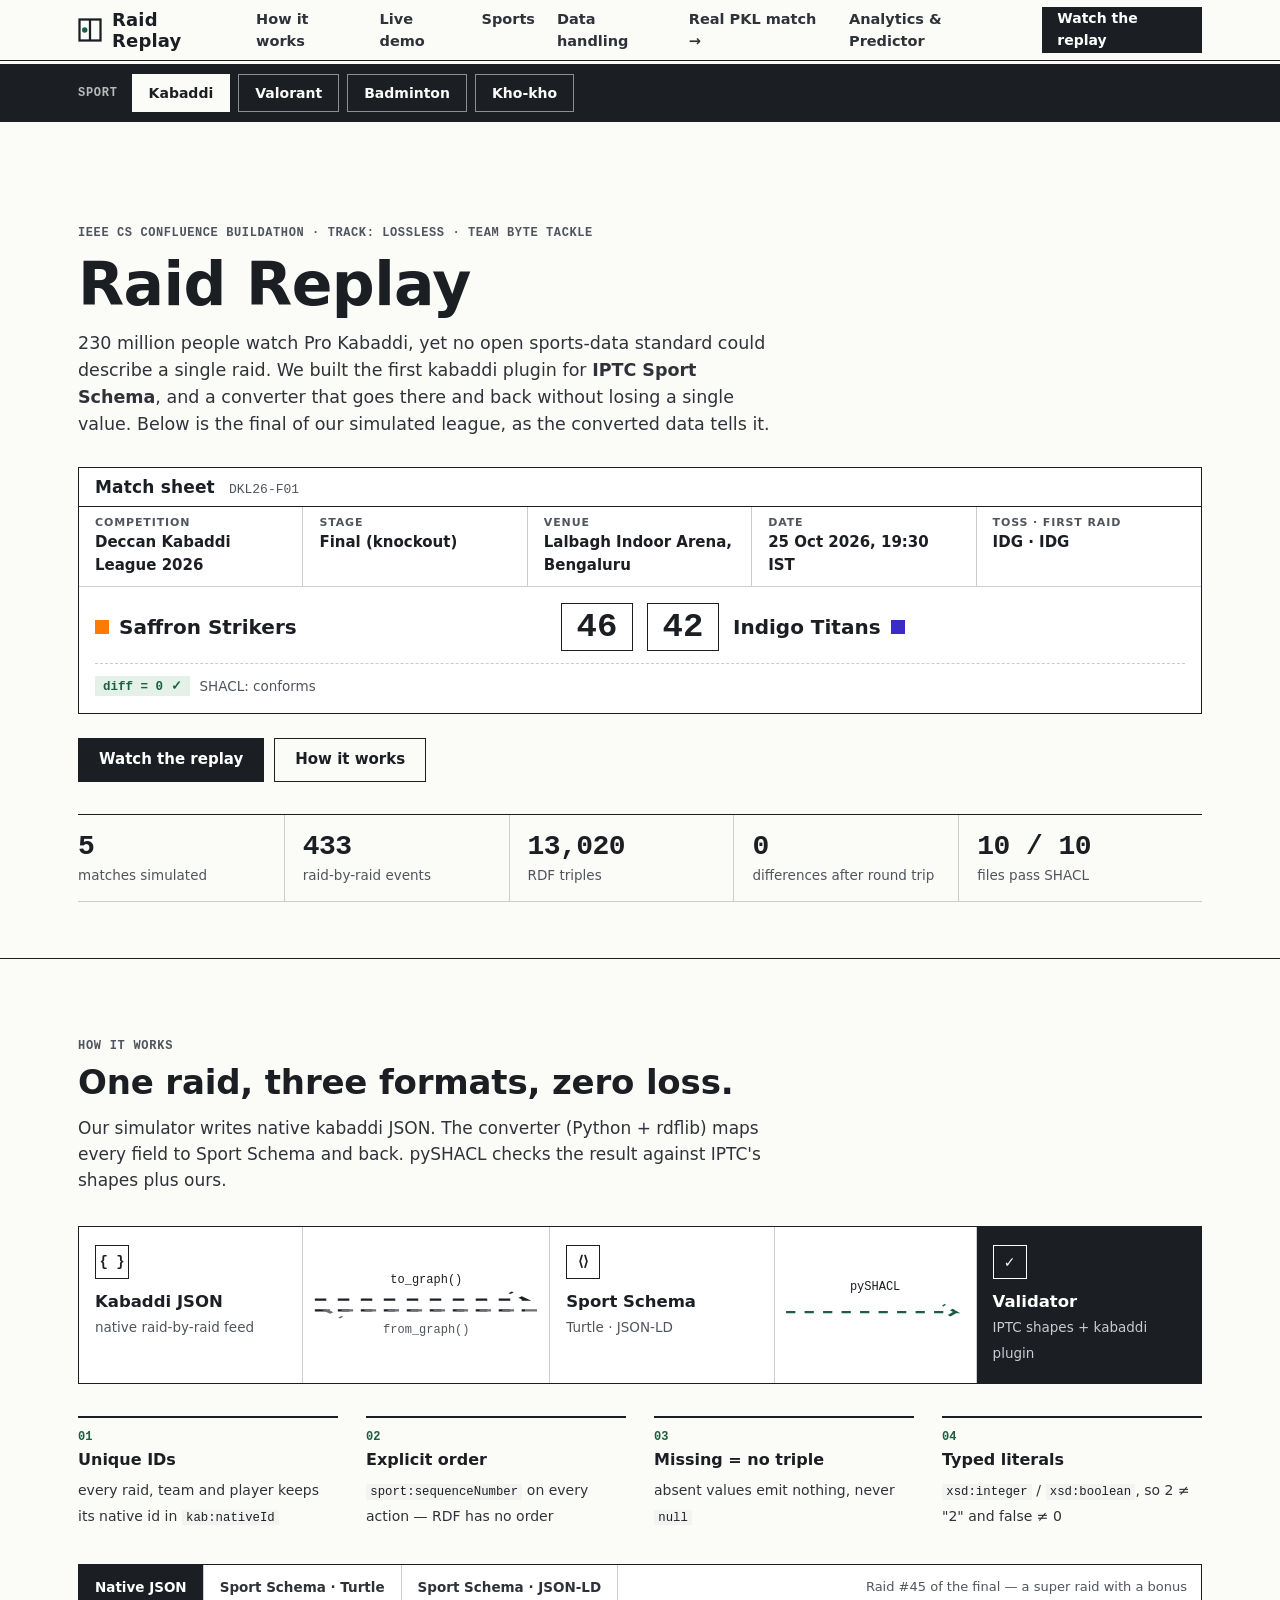
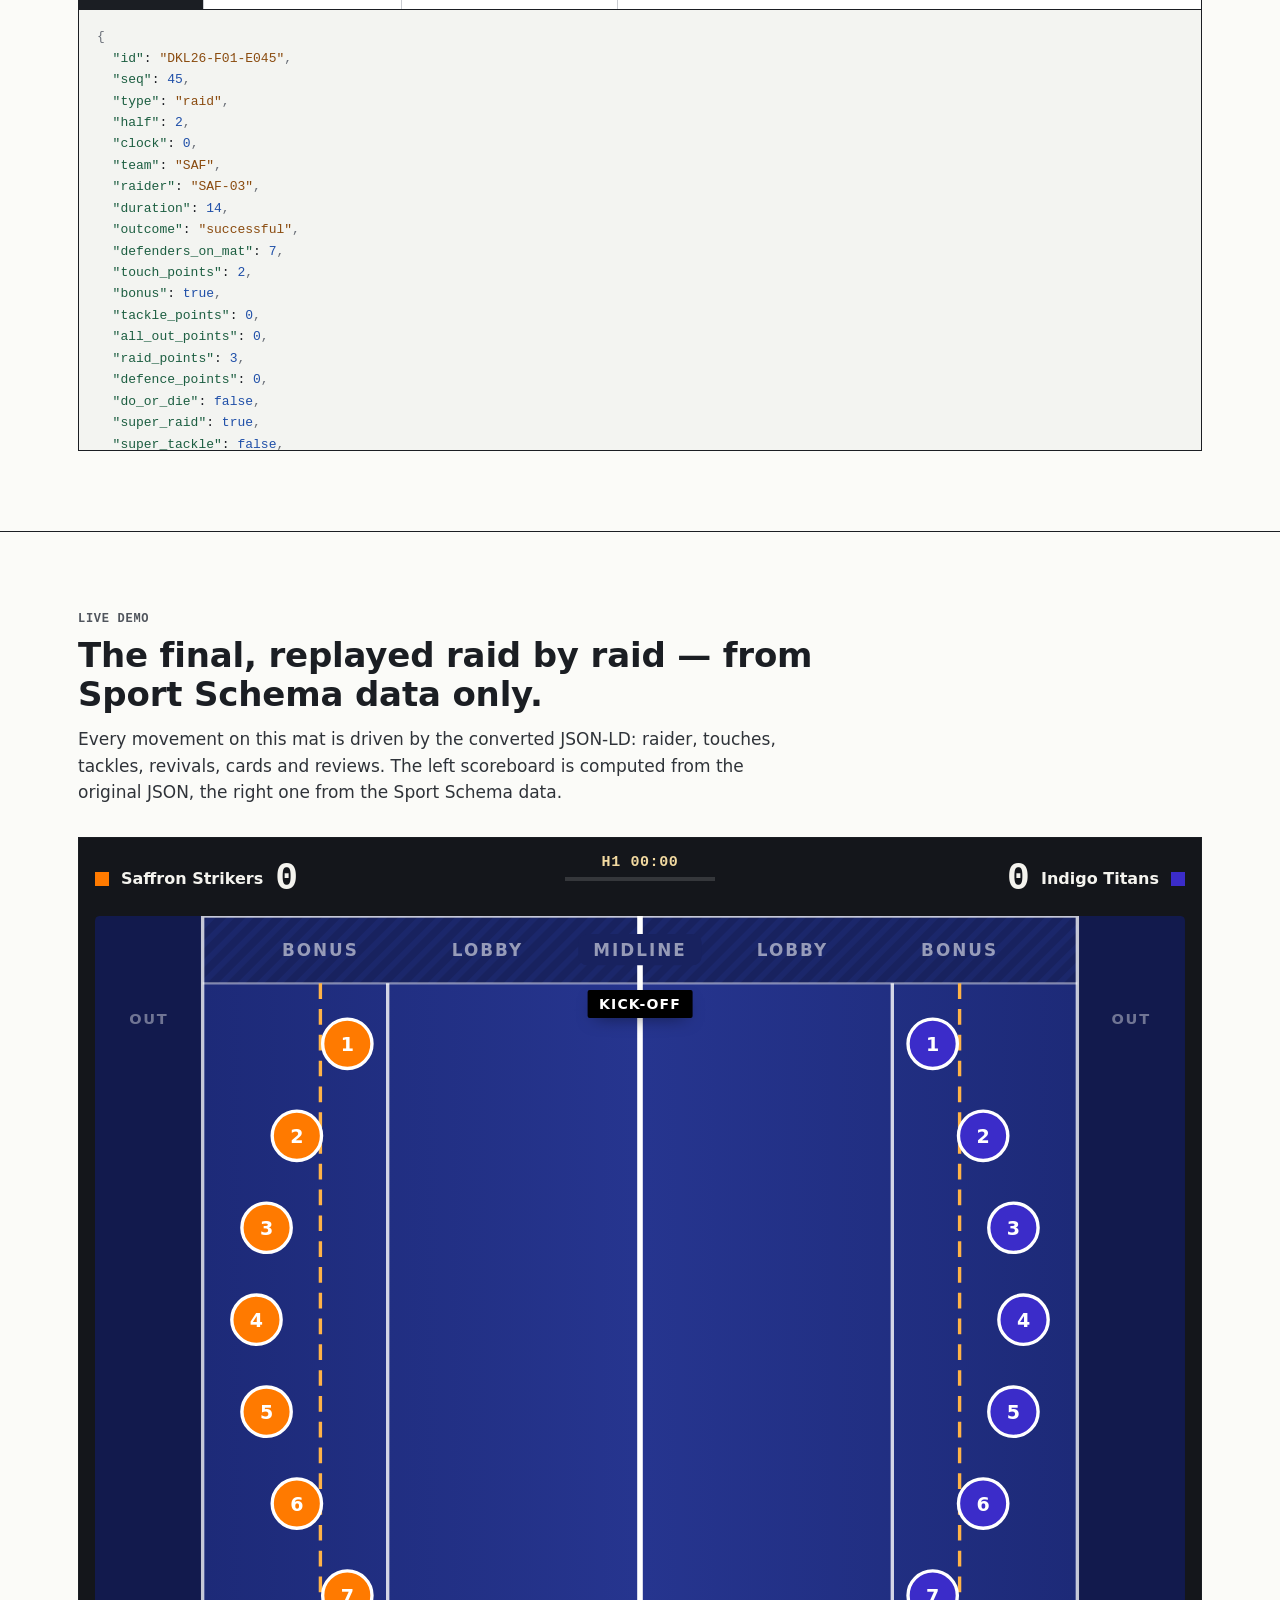
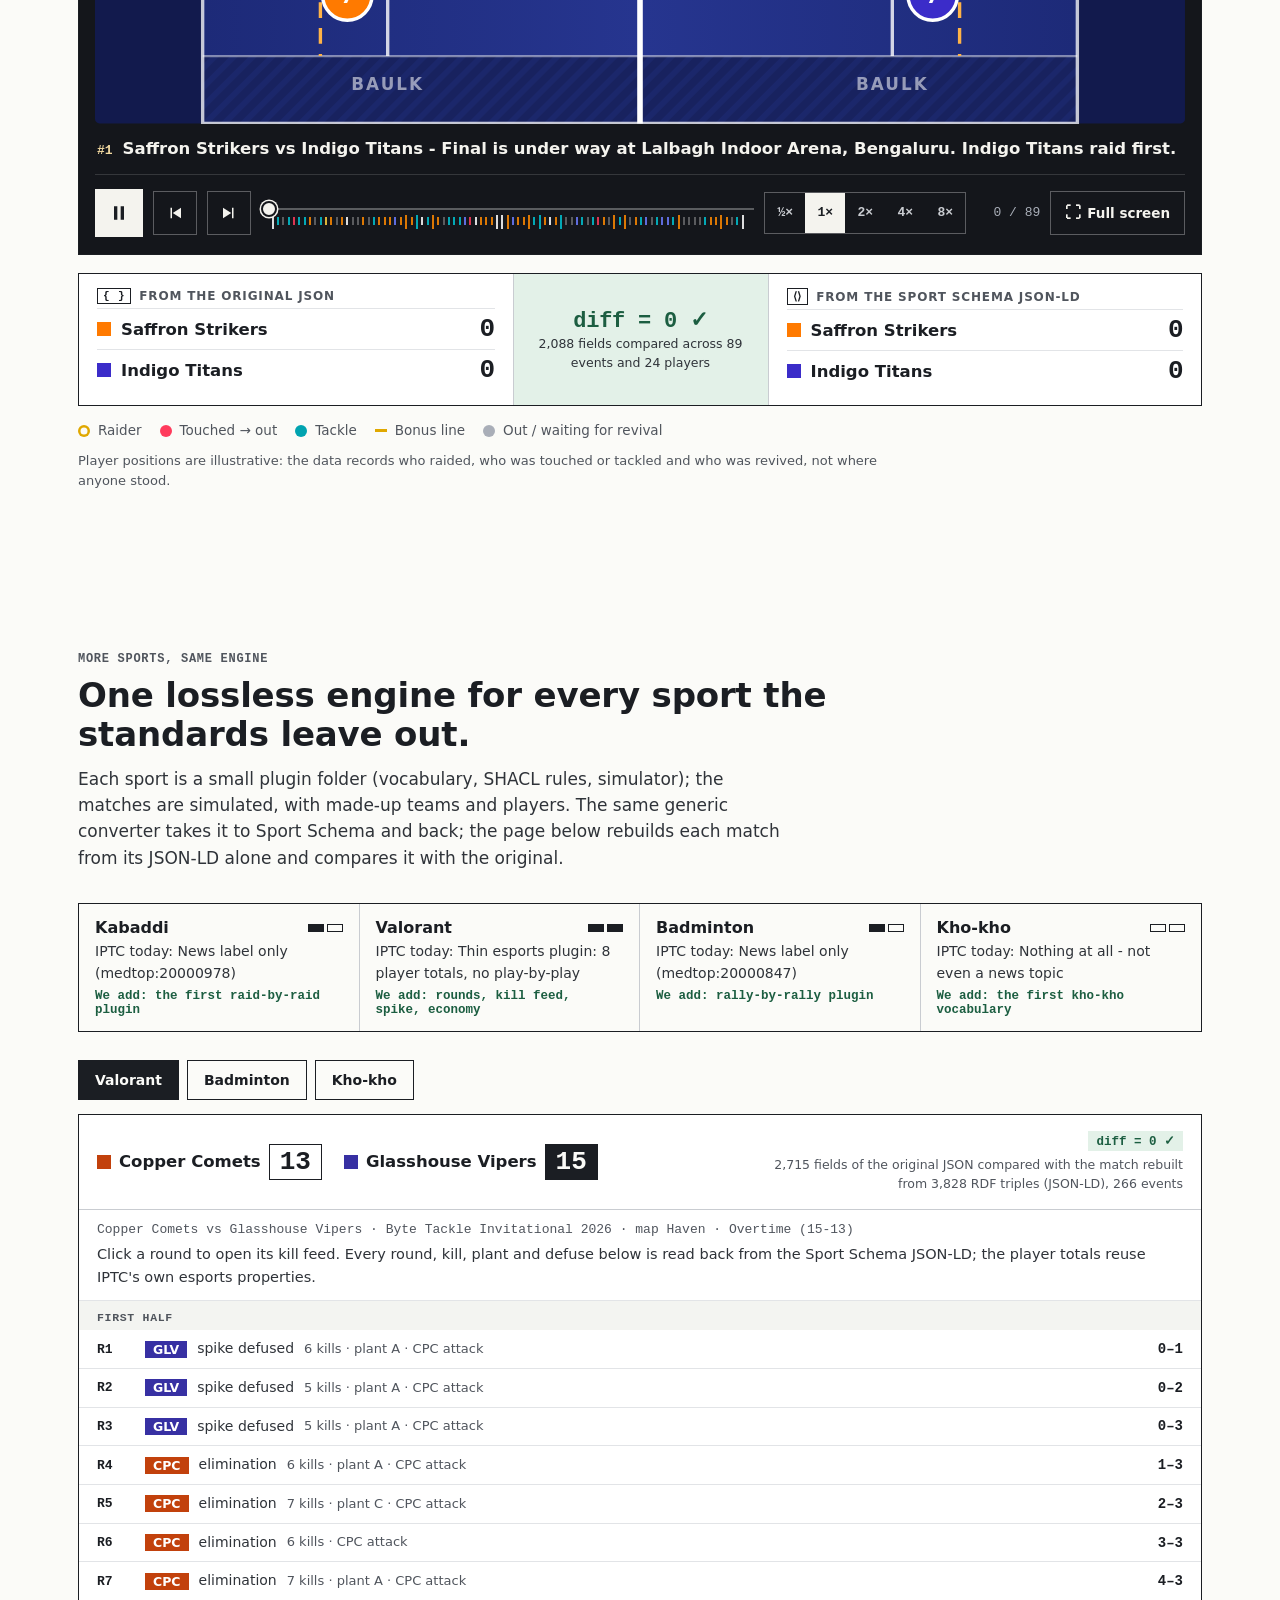
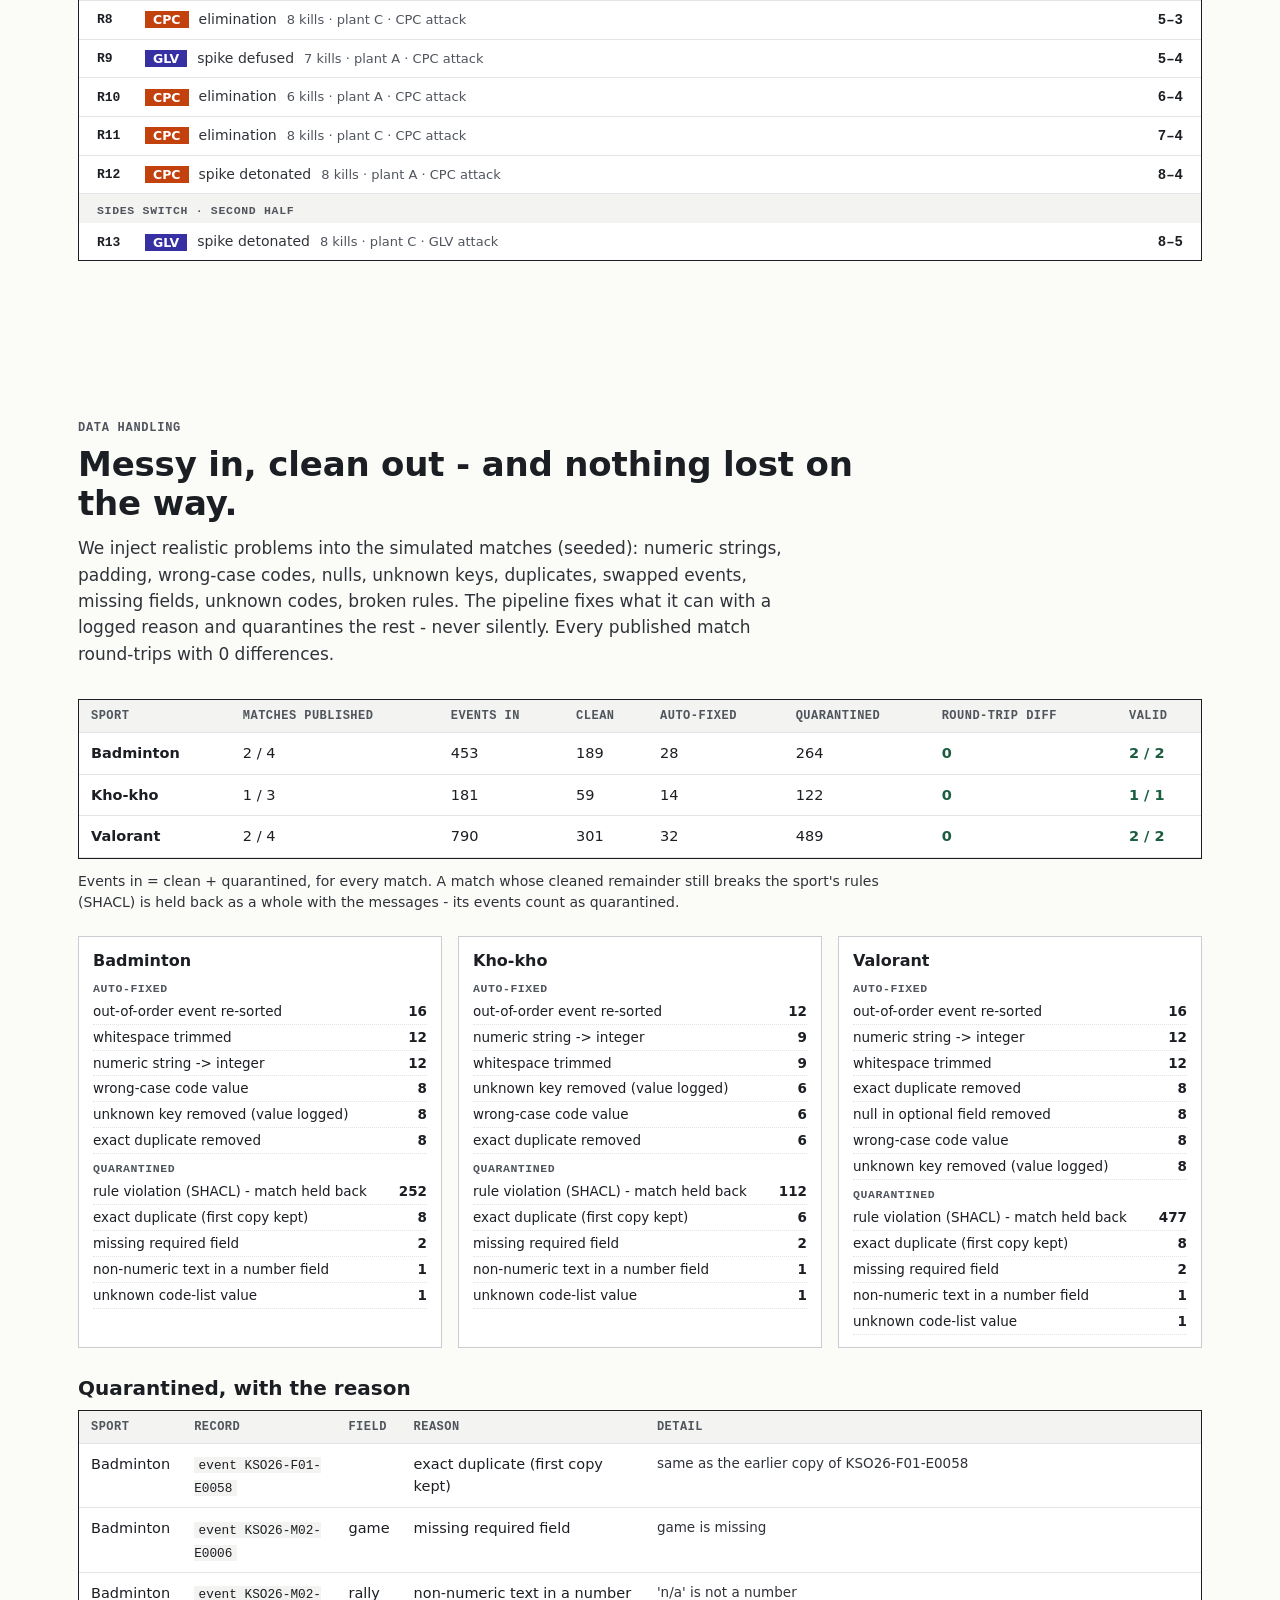
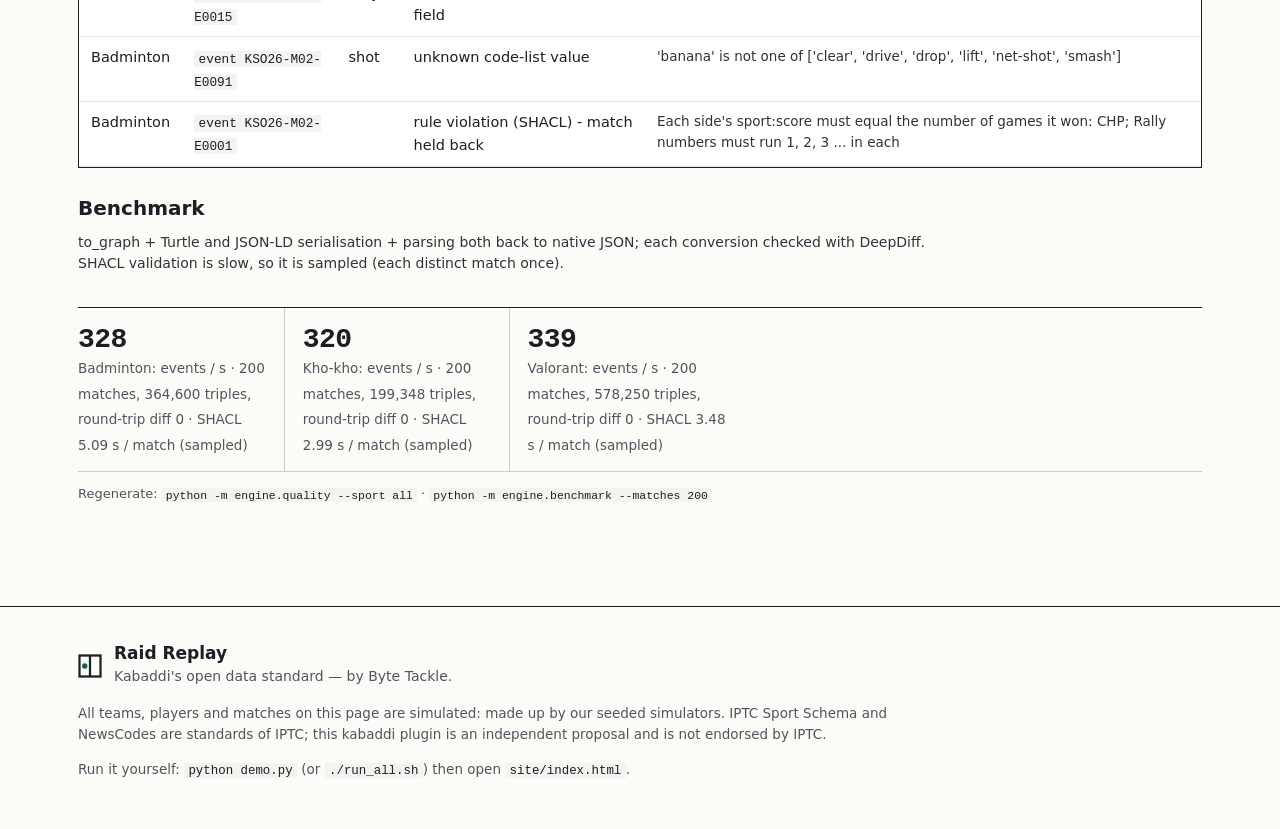
==== commit 3e82a8ca: "Website: multi-sport section and data handling panel" ====
--- a/site/index.html
+++ b/site/index.html
@@ -424,6 +424,9 @@
 #stScrub{flex:1;min-width:140px}
 .st-n{font:500 12.5px var(--mono);opacity:.7}
 
+.st-code{margin-top:22px}
+.st-code .code{max-height:420px}
+
 </style>
 </head>
 <body>
@@ -436,7 +439,7 @@
       <span>Raid Replay</span>
     </a>
     <nav class="links" aria-label="Sections">
-      <a href="#how">How it works</a><a href="#demo">Live demo</a><a href="#sports">Sports</a><a href="#quality">Data handling</a><a href="analytics.html">Analytics &amp; Predictor</a>
+      <a href="#how">How it works</a><a href="#demo">Live demo</a><a href="#sports">Sports</a><a href="#quality">Data handling</a><a class="real" href="real.html">Real PKL match →</a><a href="analytics.html">Analytics &amp; Predictor</a>
     </nav>
     <a class="btn btn-sm btn-dark" href="#demo">Watch the replay</a>
   </div>
@@ -765,7 +768,7 @@
   <div class="wrap">
     <p class="eyebrow">More sports, same engine</p>
     <h2>One lossless engine for every sport the standards leave out.</h2>
-    <p class="intro">Each sport is a small plugin folder (vocabulary, SHACL rules, simulator). The same generic converter
+    <p class="intro">Each sport is a small plugin folder (vocabulary, SHACL rules, simulator); the matches are simulated, with made-up teams and players. The same generic converter
     takes it to Sport Schema and back; the page below rebuilds each match from its JSON-LD alone and compares it with the original.</p>
     <div class="coverage" aria-label="How much IPTC Sport Schema covers each sport today"><div class="cov-tile lvl1"><div class="cov-h"><b>Kabaddi</b><span class="cov-meter" aria-label="IPTC coverage 1 of 2"><i></i><i></i></span></div><span class="cov-iptc">IPTC today: News label only (medtop:20000978)</span><span class="cov-add">We add: the first raid-by-raid plugin</span></div><div class="cov-tile lvl2"><div class="cov-h"><b>Valorant</b><span class="cov-meter" aria-label="IPTC coverage 2 of 2"><i></i><i></i></span></div><span class="cov-iptc">IPTC today: Thin esports plugin: 8 player totals, no play-by-play</span><span class="cov-add">We add: rounds, kill feed, spike, economy</span></div><div class="cov-tile lvl1"><div class="cov-h"><b>Badminton</b><span class="cov-meter" aria-label="IPTC coverage 1 of 2"><i></i><i></i></span></div><span class="cov-iptc">IPTC today: News label only (medtop:20000847)</span><span class="cov-add">We add: rally-by-rally plugin</span></div><div class="cov-tile lvl0"><div class="cov-h"><b>Kho-kho</b><span class="cov-meter" aria-label="IPTC coverage 0 of 2"><i></i><i></i></span></div><span class="cov-iptc">IPTC today: Nothing at all - not even a news topic</span><span class="cov-add">We add: the first kho-kho vocabulary</span></div></div>
     <div class="sp-switch" id="spSwitch" role="tablist" aria-label="Choose a sport"></div>
@@ -808,7 +811,7 @@
       <svg class="logo" viewBox="0 0 32 32" aria-hidden="true"><rect x="2" y="2" width="28" height="28" fill="none" stroke="currentColor" stroke-width="3"/><path d="M16 2v28" stroke="currentColor" stroke-width="3"/><circle cx="9" cy="16" r="3.6" fill="#1C5E41"/></svg>
       <div><b>Raid Replay</b><span>Kabaddi's open data standard — by Byte Tackle.</span></div>
     </div>
-    <p class="foot-note">All teams, players and matches on this page are fictional, produced by our seeded simulator. IPTC Sport Schema and NewsCodes are standards of IPTC; this kabaddi plugin is an independent proposal and is not endorsed by IPTC.</p>
+    <p class="foot-note">All teams, players and matches on this page are simulated: made up by our seeded simulators. IPTC Sport Schema and NewsCodes are standards of IPTC; this kabaddi plugin is an independent proposal and is not endorsed by IPTC.</p>
     <p class="foot-note small">Run it yourself: <code>python demo.py</code> (or <code>./run_all.sh</code>) then open <code>site/index.html</code>.</p>
   </div>
 </footer>
@@ -817,7 +820,7 @@
 window.RR_JSONLD={"@context":{"kab":"https://sportschema.org/ontologies/kabaddi/","kabcard":"https://sportschema.org/ontologies/kabaddi/cardcolour/","kabrev":"https://sportschema.org/ontologies/kabaddi/reviewresult/","kabro":"https://sportschema.org/ontologies/kabaddi/raidoutcome/","kabrole":"https://sportschema.org/ontologies/kabaddi/playingrole/","medtop":"http://cv.iptc.org/newscodes/mediatopic/","rdfs":"http://www.w3.org/2000/01/rdf-schema#","rr":"https://raid-replay.example/data/","spactionclass":"http://cv.iptc.org/newscodes/spactionclass/","spct":"http://cv.iptc.org/newscodes/spct/","speventoutcome":"http://cv.iptc.org/newscodes/speventoutcome/","speventstatus":"http://cv.iptc.org/newscodes/speventstatus/","sport":"https://sportschema.org/ontologies/main/","spplayerstatus":"http://cv.iptc.org/newscodes/spplayerstatus/","xsd":"http://www.w3.org/2001/XMLSchema#"},"@graph":[{"@id":"https://raid-replay.example/data/action/DKL26-F01-E001","@type":["kab:PeriodStart","sport:Action"],"kab:awayOnMat":7,"kab:awayScore":0,"kab:clockSeconds":0,"kab:half":1,"kab:homeOnMat":7,"kab:homeScore":0,"kab:nativeId":"DKL26-F01-E001","rdfs:label":"Start of half 1","sport:actionInEvent":{"@id":"https://raid-replay.example/data/event/DKL26-F01"},"sport:class":{"@id":"spactionclass:official-procedure"},"sport:sequenceNumber":"1"},{"@id":"https://raid-replay.example/data/action/DKL26-F01-E002","@type":["kab:Raid","sport:Action"],"kab:allOutPoints":0,"kab:awayOnMat":6,"kab:awayScore":0,"kab:bonusPoint":false,"kab:clockSeconds":0,"kab:defencePoints":1,"kab:defendersOnMat":7,"kab:doOrDie":false,"kab:half":1,"kab:homeOnMat":7,"kab:homeScore":1,"kab:nativeId":"DKL26-F01-E002","kab:raidDurationSeconds":26,"kab:raidOutcome":{"@id":"kabro:tackled"},"kab:raidPoints":0,"kab:raider":{"@id":"https://raid-replay.example/data/athlete/IDG-02"},"kab:superRaid":false,"kab:superTackle":false,"kab:tacklePoints":1,"kab:tackledBy":{"@id":"https://raid-replay.example/data/athlete/SAF-05"},"kab:touchPoints":0,"rdfs:label":"Raid #2: Eshwar Reddy (tackled, 0-1)","sport:actionInEvent":{"@id":"https://raid-replay.example/data/event/DKL26-F01"},"sport:class":{"@id":"spactionclass:play"},"sport:participation":{"@id":"https://raid-replay.example/data/participation/DKL26-F01/IDG"},"sport:sequenceNumber":"2"},{"@id":"https://raid-replay.example/data/action/DKL26-F01-E003","@type":["kab:Raid","sport:Action"],"kab:allOutPoints":0,"kab:awayOnMat":6,"kab:awayScore":0,"kab:bonusPoint":false,"kab:clockSeconds":38,"kab:defencePoints":0,"kab:defendersOnMat":6,"kab:doOrDie":false,"kab:half":1,"kab:homeOnMat":7,"kab:homeScore":1,"kab:nativeId":"DKL26-F01-E003","kab:raidDurationSeconds":21,"kab:raidOutcome":{"@id":"kabro:empty"},"kab:raidPoints":0,"kab:raider":{"@id":"https://raid-replay.example/data/athlete/SAF-03"},"kab:superRaid":false,"kab:superTackle":false,"kab:tacklePoints":0,"kab:touchPoints":0,"rdfs:label":"Raid #3: Gagan Hegde (empty, 0-0)","sport:actionInEvent":{"@id":"https://raid-replay.example/data/event/DKL26-F01"},"sport:class":{"@id":"spactionclass:play"},"sport:participation":{"@id":"https://raid-replay.example/data/participation/DKL26-F01/SAF"},"sport:sequenceNumber":"3"},{"@id":"https://raid-replay.example/data/action/DKL26-F01-E004","@type":["kab:Raid","sport:Action"],"kab:allOutPoints":0,"kab:awayOnMat":5,"kab:awayScore":0,"kab:bonusPoint":false,"kab:clockSeconds":75,"kab:defencePoints":1,"kab:defendersOnMat":7,"kab:doOrDie":false,"kab:half":1,"kab:homeOnMat":7,"kab:homeScore":2,"kab:nativeId":"DKL26-F01-E004","kab:raidDurationSeconds":7,"kab:raidOutcome":{"@id":"kabro:tackled"},"kab:raidPoints":0,"kab:raider":{"@id":"https://raid-replay.example/data/athlete/IDG-06"},"kab:superRaid":false,"kab:superTackle":false,"kab:tacklePoints":1,"kab:tackledBy":[{"@id":"https://raid-replay.example/data/athlete/SAF-06"},{"@id":"https://raid-replay.example/data/athlete/SAF-07"}],"kab:touchPoints":0,"rdfs:label":"Raid #4: Omkar Yadav (tackled, 0-1)","sport:actionInEvent":{"@id":"https://raid-replay.example/data/event/DKL26-F01"},"sport:class":{"@id":"spactionclass:play"},"sport:participation":{"@id":"https://raid-replay.example/data/participation/DKL26-F01/IDG"},"sport:sequenceNumber":"4"},{"@id":"https://raid-replay.example/data/action/DKL26-F01-E005","@type":["kab:Raid","sport:Action"],"kab:allOutPoints":0,"kab:awayOnMat":6,"kab:awayScore":1,"kab:bonusPoint":false,"kab:clockSeconds":95,"kab:defencePoints":1,"kab:defendersOnMat":5,"kab:doOrDie":false,"kab:half":1,"kab:homeOnMat":6,"kab:homeScore":2,"kab:nativeId":"DKL26-F01-E005","kab:raidDurationSeconds":15,"kab:raidOutcome":{"@id":"kabro:self-out"},"kab:raidPoints":0,"kab:raider":{"@id":"https://raid-replay.example/data/athlete/SAF-01"},"kab:revived":{"@id":"https://raid-replay.example/data/athlete/IDG-02"},"kab:superRaid":false,"kab:superTackle":false,"kab:tacklePoints":1,"kab:touchPoints":0,"rdfs:label":"Raid #5: Darshan Rao (self-out, 0-1)","sport:actionInEvent":{"@id":"https://raid-replay.example/data/event/DKL26-F01"},"sport:class":{"@id":"spactionclass:play"},"sport:participation":{"@id":"https://raid-replay.example/data/participation/DKL26-F01/SAF"},"sport:sequenceNumber":"5"},{"@id":"https://raid-replay.example/data/action/DKL26-F01-E006","@type":["kab:Raid","sport:Action"],"kab:allOutPoints":0,"kab:awayOnMat":5,"kab:awayScore":1,"kab:bonusPoint":false,"kab:clockSeconds":123,"kab:defencePoints":1,"kab:defendersOnMat":6,"kab:doOrDie":false,"kab:half":1,"kab:homeOnMat":7,"kab:homeScore":3,"kab:nativeId":"DKL26-F01-E006","kab:raidDurationSeconds":9,"kab:raidOutcome":{"@id":"kabro:tackled"},"kab:raidPoints":0,"kab:raider":{"@id":"https://raid-replay.example/data/athlete/IDG-02"},"kab:revived":{"@id":"https://raid-replay.example/data/athlete/SAF-01"},"kab:superRaid":false,"kab:superTackle":false,"kab:tacklePoints":1,"kab:tackledBy":{"@id":"https://raid-replay.example/data/athlete/SAF-07"},"kab:touchPoints":0,"rdfs:label":"Raid #6: Eshwar Reddy (tackled, 0-1)","sport:actionInEvent":{"@id":"https://raid-replay.example/data/event/DKL26-F01"},"sport:class":{"@id":"spactionclass:play"},"sport:participation":{"@id":"https://raid-replay.example/data/participation/DKL26-F01/IDG"},"sport:sequenceNumber":"6"},{"@id":"https://raid-replay.example/data/action/DKL26-F01-E007","@type":["kab:Raid","sport:Action"],"kab:allOutPoints":0,"kab:awayOnMat":6,"kab:awayScore":2,"kab:bonusPoint":false,"kab:clockSeconds":143,"kab:defencePoints":1,"kab:defendersOnMat":5,"kab:doOrDie":false,"kab:half":1,"kab:homeOnMat":6,"kab:homeScore":3,"kab:nativeId":"DKL26-F01-E007","kab:raidDurationSeconds":14,"kab:raidOutcome":{"@id":"kabro:tackled"},"kab:raidPoints":0,"kab:raider":{"@id":"https://raid-replay.example/data/athlete/SAF-02"},"kab:revived":{"@id":"https://raid-replay.example/data/athlete/IDG-06"},"kab:superRaid":false,"kab:superTackle":false,"kab:tacklePoints":1,"kab:tackledBy":[{"@id":"https://raid-replay.example/data/athlete/IDG-01"},{"@id":"https://raid-replay.example/data/athlete/IDG-07"}],"kab:touchPoints":0,"rdfs:label":"Raid #7: Dhruv Menon (tackled, 0-1)","sport:actionInEvent":{"@id":"https://raid-replay.example/data/event/DKL26-F01"},"sport:class":{"@id":"spactionclass:play"},"sport:participation":{"@id":"https://raid-replay.example/data/participation/DKL26-F01/SAF"},"sport:sequenceNumber":"7"},{"@id":"https://raid-replay.example/data/action/DKL26-F01-E008","@type":["kab:Raid","sport:Action"],"kab:allOutPoints":0,"kab:awayOnMat":7,"kab:awayScore":3,"kab:bonusPoint":false,"kab:clockSeconds":164,"kab:defencePoints":0,"kab:defenderOut":{"@id":"https://raid-replay.example/data/athlete/SAF-06"},"kab:defendersOnMat":6,"kab:doOrDie":false,"kab:half":1,"kab:homeOnMat":5,"kab:homeScore":3,"kab:nativeId":"DKL26-F01-E008","kab:raidDurationSeconds":25,"kab:raidOutcome":{"@id":"kabro:successful"},"kab:raidPoints":1,"kab:raider":{"@id":"https://raid-replay.example/data/athlete/IDG-01"},"kab:revived":{"@id":"https://raid-replay.example/data/athlete/IDG-02"},"kab:superRaid":false,"kab:superTackle":false,"kab:tacklePoints":0,"kab:touchPoints":1,"rdfs:label":"Raid #8: Naveen Patil (successful, 1-0)","sport:actionInEvent":{"@id":"https://raid-replay.example/data/event/DKL26-F01"},"sport:class":{"@id":"spactionclass:play"},"sport:participation":{"@id":"https://raid-replay.example/data/participation/DKL26-F01/IDG"},"sport:sequenceNumber":"8"},{"@id":"https://raid-replay.example/data/action/DKL26-F01-E009","@type":["kab:Raid","sport:Action"],"kab:allOutPoints":0,"kab:awayOnMat":7,"kab:awayScore":3,"kab:bonusPoint":false,"kab:clockSeconds":204,"kab:defencePoints":0,"kab:defendersOnMat":7,"kab:doOrDie":false,"kab:half":1,"kab:homeOnMat":5,"kab:homeScore":3,"kab:nativeId":"DKL26-F01-E009","kab:raidDurationSeconds":26,"kab:raidOutcome":{"@id":"kabro:empty"},"kab:raidPoints":0,"kab:raider":{"@id":"https://raid-replay.example/data/athlete/SAF-04"},"kab:superRaid":false,"kab:superTackle":false,"kab:tacklePoints":0,"kab:touchPoints":0,"rdfs:label":"Raid #9: Jayanth Sandhu (empty, 0-0)","sport:actionInEvent":{"@id":"https://raid-replay.example/data/event/DKL26-F01"},"sport:class":{"@id":"spactionclass:play"},"sport:participation":{"@id":"https://raid-replay.example/data/participation/DKL26-F01/SAF"},"sport:sequenceNumber":"9"},{"@id":"https://raid-replay.example/data/action/DKL26-F01-E010","@type":["kab:Raid","sport:Action"],"kab:allOutPoints":0,"kab:awayOnMat":6,"kab:awayScore":3,"kab:bonusPoint":false,"kab:clockSeconds":245,"kab:defencePoints":1,"kab:defendersOnMat":5,"kab:doOrDie":false,"kab:half":1,"kab:homeOnMat":6,"kab:homeScore":4,"kab:nativeId":"DKL26-F01-E010","kab:raidDurationSeconds":13,"kab:raidOutcome":{"@id":"kabro:tackled"},"kab:raidPoints":0,"kab:raider":{"@id":"https://raid-replay.example/data/athlete/IDG-02"},"kab:revived":{"@id":"https://raid-replay.example/data/athlete/SAF-02"},"kab:superRaid":false,"kab:superTackle":false,"kab:tacklePoints":1,"kab:tackledBy":{"@id":"https://raid-replay.example/data/athlete/SAF-04"},"kab:touchPoints":0,"rdfs:label":"Raid #10: Eshwar Reddy (tackled, 0-1)","sport:actionInEvent":{"@id":"https://raid-replay.example/data/event/DKL26-F01"},"sport:class":{"@id":"spactionclass:play"},"sport:participation":{"@id":"https://raid-replay.example/data/participation/DKL26-F01/IDG"},"sport:sequenceNumber":"10"},{"@id":"https://raid-replay.example/data/action/DKL26-F01-E011","@type":["kab:Card","sport:Action"],"kab:awayOnMat":5,"kab:awayScore":3,"kab:clockSeconds":272,"kab:half":1,"kab:homeOnMat":6,"kab:homeScore":4,"kab:nativeId":"DKL26-F01-E011","kab:player":{"@id":"https://raid-replay.example/data/athlete/IDG-05"},"kab:suspensionSeconds":120,"rdfs:label":"Yellow card: Ishaan Chavan","sport:actionInEvent":{"@id":"https://raid-replay.example/data/event/DKL26-F01"},"sport:class":{"@id":"spactionclass:penalty"},"sport:infractionLevel":{"@id":"kabcard:yellow"},"sport:infractionType":"Dangerous tackle","sport:participation":{"@id":"https://raid-replay.example/data/participation/DKL26-F01/IDG"},"sport:sequenceNumber":"11"},{"@id":"https://raid-replay.example/data/action/DKL26-F01-E012","@type":["kab:Raid","sport:Action"],"kab:allOutPoints":0,"kab:awayOnMat":3,"kab:awayScore":3,"kab:bonusPoint":false,"kab:clockSeconds":272,"kab:defencePoints":0,"kab:defenderOut":[{"@id":"https://raid-replay.example/data/athlete/IDG-01"},{"@id":"https://raid-replay.example/data/athlete/IDG-03"}],"kab:defendersOnMat":5,"kab:doOrDie":false,"kab:half":1,"kab:homeOnMat":7,"kab:homeScore":6,"kab:nativeId":"DKL26-F01-E012","kab:raidDurationSeconds":26,"kab:raidOutcome":{"@id":"kabro:successful"},"kab:raidPoints":2,"kab:raider":{"@id":"https://raid-replay.example/data/athlete/SAF-03"},"kab:revived":{"@id":"https://raid-replay.example/data/athlete/SAF-06"},"kab:superRaid":false,"kab:superTackle":false,"kab:tacklePoints":0,"kab:touchPoints":2,"rdfs:label":"Raid #12: Gagan Hegde (successful, 2-0)","sport:actionInEvent":{"@id":"https://raid-replay.example/data/event/DKL26-F01"},"sport:class":{"@id":"spactionclass:play"},"sport:participation":{"@id":"https://raid-replay.example/data/participation/DKL26-F01/SAF"},"sport:sequenceNumber":"12"},{"@id":"https://raid-replay.example/data/action/DKL26-F01-E013","@type":["kab:Raid","sport:Action"],"kab:allOutPoints":0,"kab:awayOnMat":3,"kab:awayScore":3,"kab:bonusPoint":false,"kab:clockSeconds":306,"kab:defencePoints":0,"kab:defendersOnMat":7,"kab:doOrDie":false,"kab:half":1,"kab:homeOnMat":7,"kab:homeScore":6,"kab:nativeId":"DKL26-F01-E013","kab:raidDurationSeconds":20,"kab:raidOutcome":{"@id":"kabro:empty"},"kab:raidPoints":0,"kab:raider":{"@id":"https://raid-replay.example/data/athlete/IDG-04"},"kab:superRaid":false,"kab:superTackle":false,"kab:tacklePoints":0,"kab:touchPoints":0,"rdfs:label":"Raid #13: Zubin Iyer (empty, 0-0)","sport:actionInEvent":{"@id":"https://raid-replay.example/data/event/DKL26-F01"},"sport:class":{"@id":"spactionclass:play"},"sport:participation":{"@id":"https://raid-replay.example/data/participation/DKL26-F01/IDG"},"sport:sequenceNumber":"13"},{"@id":"https://raid-replay.example/data/action/DKL26-F01-E014","@type":["kab:Raid","sport:Action"],"kab:allOutPoints":0,"kab:awayOnMat":2,"kab:awayScore":3,"kab:bonusPoint":false,"kab:clockSeconds":334,"kab:defencePoints":0,"kab:defenderOut":{"@id":"https://raid-replay.example/data/athlete/IDG-07"},"kab:defendersOnMat":3,"kab:doOrDie":false,"kab:half":1,"kab:homeOnMat":7,"kab:homeScore":7,"kab:nativeId":"DKL26-F01-E014","kab:raidDurationSeconds":27,"kab:raidOutcome":{"@id":"kabro:successful"},"kab:raidPoints":1,"kab:raider":{"@id":"https://raid-replay.example/data/athlete/SAF-02"},"kab:superRaid":false,"kab:superTackle":false,"kab:tacklePoints":0,"kab:touchPoints":1,"rdfs:label":"Raid #14: Dhruv Menon (successful, 1-0)","sport:actionInEvent":{"@id":"https://raid-replay.example/data/event/DKL26-F01"},"sport:class":{"@id":"spactionclass:play"},"sport:participation":{"@id":"https://raid-replay.example/data/participation/DKL26-F01/SAF"},"sport:sequenceNumber":"14"},{"@id":"https://raid-replay.example/data/action/DKL26-F01-E015","@type":["kab:Review","sport:Action"],"kab:awayOnMat":2,"kab:awayScore":3,"kab:clockSeconds":361,"kab:half":1,"kab:homeOnMat":7,"kab:homeScore":7,"kab:nativeId":"DKL26-F01-E015","kab:reviewOf":{"@id":"https://raid-replay.example/data/action/DKL26-F01-E014"},"kab:reviewResult":{"@id":"kabrev:successful"},"kab:reviewsRemaining":2,"rdfs:label":"Review by IDG (successful)","sport:actionInEvent":{"@id":"https://raid-replay.example/data/event/DKL26-F01"},"sport:class":{"@id":"spactionclass:official-procedure"},"sport:participation":{"@id":"https://raid-replay.example/data/participation/DKL26-F01/IDG"},"sport:sequenceNumber":"15"},{"@id":"https://raid-replay.example/data/action/DKL26-F01-E016","@type":["kab:Raid","sport:Action"],"kab:allOutPoints":0,"kab:awayOnMat":3,"kab:awayScore":3,"kab:bonusPoint":false,"kab:clockSeconds":406,"kab:defencePoints":0,"kab:defendersOnMat":7,"kab:doOrDie":false,"kab:half":1,"kab:homeOnMat":7,"kab:homeScore":7,"kab:nativeId":"DKL26-F01-E016","kab:raidDurationSeconds":23,"kab:raidOutcome":{"@id":"kabro:empty"},"kab:raidPoints":0,"kab:raider":{"@id":"https://raid-replay.example/data/athlete/IDG-04"},"kab:superRaid":false,"kab:superTackle":false,"kab:tacklePoints":0,"kab:touchPoints":0,"rdfs:label":"Raid #16: Zubin Iyer (empty, 0-0)","sport:actionInEvent":{"@id":"https://raid-replay.example/data/event/DKL26-F01"},"sport:class":{"@id":"spactionclass:play"},"sport:participation":{"@id":"https://raid-replay.example/data/participation/DKL26-F01/IDG"},"sport:sequenceNumber":"16"},{"@id":"https://raid-replay.example/data/action/DKL26-F01-E017","@type":["kab:Raid","sport:Action"],"kab:allOutPoints":0,"kab:awayOnMat":3,"kab:awayScore":3,"kab:bonusPoint":false,"kab:clockSeconds":443,"kab:defencePoints":0,"kab:defendersOnMat":3,"kab:doOrDie":false,"kab:half":1,"kab:homeOnMat":7,"kab:homeScore":7,"kab:nativeId":"DKL26-F01-E017","kab:raidDurationSeconds":21,"kab:raidOutcome":{"@id":"kabro:empty"},"kab:raidPoints":0,"kab:raider":{"@id":"https://raid-replay.example/data/athlete/SAF-04"},"kab:superRaid":false,"kab:superTackle":false,"kab:tacklePoints":0,"kab:touchPoints":0,"rdfs:label":"Raid #17: Jayanth Sandhu (empty, 0-0)","sport:actionInEvent":{"@id":"https://raid-replay.example/data/event/DKL26-F01"},"sport:class":{"@id":"spactionclass:play"},"sport:participation":{"@id":"https://raid-replay.example/data/participation/DKL26-F01/SAF"},"sport:sequenceNumber":"17"},{"@id":"https://raid-replay.example/data/action/DKL26-F01-E018","@type":["kab:Raid","sport:Action"],"kab:allOutPoints":0,"kab:awayOnMat":4,"kab:awayScore":4,"kab:bonusPoint":false,"kab:clockSeconds":476,"kab:defencePoints":0,"kab:defenderOut":{"@id":"https://raid-replay.example/data/athlete/SAF-07"},"kab:defendersOnMat":7,"kab:doOrDie":true,"kab:half":1,"kab:homeOnMat":6,"kab:homeScore":7,"kab:nativeId":"DKL26-F01-E018","kab:raidDurationSeconds":16,"kab:raidOutcome":{"@id":"kabro:successful"},"kab:raidPoints":1,"kab:raider":{"@id":"https://raid-replay.example/data/athlete/IDG-04"},"kab:revived":{"@id":"https://raid-replay.example/data/athlete/IDG-02"},"kab:superRaid":false,"kab:superTackle":false,"kab:tacklePoints":0,"kab:touchPoints":1,"rdfs:label":"Raid #18: Zubin Iyer (successful, 1-0)","sport:actionInEvent":{"@id":"https://raid-replay.example/data/event/DKL26-F01"},"sport:class":{"@id":"spactionclass:play"},"sport:participation":{"@id":"https://raid-replay.example/data/participation/DKL26-F01/IDG"},"sport:sequenceNumber":"18"},{"@id":"https://raid-replay.example/data/action/DKL26-F01-E019","@type":["kab:Raid","sport:Action"],"kab:allOutPoints":0,"kab:awayOnMat":4,"kab:awayScore":4,"kab:bonusPoint":false,"kab:clockSeconds":504,"kab:defencePoints":0,"kab:defendersOnMat":4,"kab:doOrDie":false,"kab:half":1,"kab:homeOnMat":6,"kab:homeScore":7,"kab:nativeId":"DKL26-F01-E019","kab:raidDurationSeconds":30,"kab:raidOutcome":{"@id":"kabro:empty"},"kab:raidPoints":0,"kab:raider":{"@id":"https://raid-replay.example/data/athlete/SAF-02"},"kab:superRaid":false,"kab:superTackle":false,"kab:tacklePoints":0,"kab:touchPoints":0,"rdfs:label":"Raid #19: Dhruv Menon (empty, 0-0)","sport:actionInEvent":{"@id":"https://raid-replay.example/data/event/DKL26-F01"},"sport:class":{"@id":"spactionclass:play"},"sport:participation":{"@id":"https://raid-replay.example/data/participation/DKL26-F01/SAF"},"sport:sequenceNumber":"19"},{"@id":"https://raid-replay.example/data/action/DKL26-F01-E020","@type":["kab:Raid","sport:Action"],"kab:allOutPoints":0,"kab:awayOnMat":3,"kab:awayScore":4,"kab:bonusPoint":false,"kab:clockSeconds":544,"kab:defencePoints":1,"kab:defendersOnMat":6,"kab:doOrDie":false,"kab:half":1,"kab:homeOnMat":7,"kab:homeScore":8,"kab:nativeId":"DKL26-F01-E020","kab:raidDurationSeconds":28,"kab:raidOutcome":{"@id":"kabro:tackled"},"kab:raidPoints":0,"kab:raider":{"@id":"https://raid-replay.example/data/athlete/IDG-02"},"kab:revived":{"@id":"https://raid-replay.example/data/athlete/SAF-07"},"kab:superRaid":false,"kab:superTackle":false,"kab:tacklePoints":1,"kab:tackledBy":[{"@id":"https://raid-replay.example/data/athlete/SAF-03"},{"@id":"https://raid-replay.example/data/athlete/SAF-04"}],"kab:touchPoints":0,"rdfs:label":"Raid #20: Eshwar Reddy (tackled, 0-1)","sport:actionInEvent":{"@id":"https://raid-replay.example/data/event/DKL26-F01"},"sport:class":{"@id":"spactionclass:play"},"sport:participation":{"@id":"https://raid-replay.example/data/participation/DKL26-F01/IDG"},"sport:sequenceNumber":"20"},{"@id":"https://raid-replay.example/data/action/DKL26-F01-E021","@type":["kab:Raid","sport:Action"],"kab:allOutPoints":0,"kab:awayOnMat":2,"kab:awayScore":4,"kab:bonusPoint":false,"kab:clockSeconds":578,"kab:defencePoints":0,"kab:defenderOut":{"@id":"https://raid-replay.example/data/athlete/IDG-05"},"kab:defendersOnMat":3,"kab:doOrDie":true,"kab:half":1,"kab:homeOnMat":7,"kab:homeScore":9,"kab:nativeId":"DKL26-F01-E021","kab:raidDurationSeconds":28,"kab:raidOutcome":{"@id":"kabro:successful"},"kab:raidPoints":1,"kab:raider":{"@id":"https://raid-replay.example/data/athlete/SAF-03"},"kab:superRaid":false,"kab:superTackle":false,"kab:tacklePoints":0,"kab:touchPoints":1,"rdfs:label":"Raid #21: Gagan Hegde (successful, 1-0)","sport:actionInEvent":{"@id":"https://raid-replay.example/data/event/DKL26-F01"},"sport:class":{"@id":"spactionclass:play"},"sport:participation":{"@id":"https://raid-replay.example/data/participation/DKL26-F01/SAF"},"sport:sequenceNumber":"21"},{"@id":"https://raid-replay.example/data/action/DKL26-F01-E022","@type":["kab:Raid","sport:Action"],"kab:allOutPoints":0,"kab:awayOnMat":3,"kab:awayScore":5,"kab:bonusPoint":false,"kab:clockSeconds":618,"kab:defencePoints":0,"kab:defenderOut":{"@id":"https://raid-replay.example/data/athlete/SAF-05"},"kab:defendersOnMat":7,"kab:doOrDie":false,"kab:half":1,"kab:homeOnMat":6,"kab:homeScore":9,"kab:nativeId":"DKL26-F01-E022","kab:raidDurationSeconds":25,"kab:raidOutcome":{"@id":"kabro:successful"},"kab:raidPoints":1,"kab:raider":{"@id":"https://raid-replay.example/data/athlete/IDG-04"},"kab:revived":{"@id":"https://raid-replay.example/data/athlete/IDG-01"},"kab:superRaid":false,"kab:superTackle":false,"kab:tacklePoints":0,"kab:touchPoints":1,"rdfs:label":"Raid #22: Zubin Iyer (successful, 1-0)","sport:actionInEvent":{"@id":"https://raid-replay.example/data/event/DKL26-F01"},"sport:class":{"@id":"spactionclass:play"},"sport:participation":{"@id":"https://raid-replay.example/data/participation/DKL26-F01/IDG"},"sport:sequenceNumber":"22"},{"@id":"https://raid-replay.example/data/action/DKL26-F01-E023","@type":["kab:Raid","sport:Action"],"kab:allOutPoints":0,"kab:awayOnMat":2,"kab:awayScore":5,"kab:bonusPoint":false,"kab:clockSeconds":659,"kab:defencePoints":0,"kab:defenderOut":{"@id":"https://raid-replay.example/data/athlete/IDG-01"},"kab:defendersOnMat":3,"kab:doOrDie":false,"kab:half":1,"kab:homeOnMat":7,"kab:homeScore":10,"kab:nativeId":"DKL26-F01-E023","kab:raidDurationSeconds":15,"kab:raidOutcome":{"@id":"kabro:successful"},"kab:raidPoints":1,"kab:raider":{"@id":"https://raid-replay.example/data/athlete/SAF-01"},"kab:revived":{"@id":"https://raid-replay.example/data/athlete/SAF-05"},"kab:superRaid":false,"kab:superTackle":false,"kab:tacklePoints":0,"kab:touchPoints":1,"rdfs:label":"Raid #23: Darshan Rao (successful, 1-0)","sport:actionInEvent":{"@id":"https://raid-replay.example/data/event/DKL26-F01"},"sport:class":{"@id":"spactionclass:play"},"sport:participation":{"@id":"https://raid-replay.example/data/participation/DKL26-F01/SAF"},"sport:sequenceNumber":"23"},{"@id":"https://raid-replay.example/data/action/DKL26-F01-E024","@type":["kab:Substitution","sport:Action"],"kab:awayOnMat":2,"kab:awayScore":5,"kab:clockSeconds":684,"kab:half":1,"kab:homeOnMat":7,"kab:homeScore":10,"kab:nativeId":"DKL26-F01-E024","kab:playerIn":{"@id":"https://raid-replay.example/data/athlete/IDG-11"},"kab:playerOut":{"@id":"https://raid-replay.example/data/athlete/IDG-06"},"rdfs:label":"Substitution IDG: IDG-11 for IDG-06","sport:actionInEvent":{"@id":"https://raid-replay.example/data/event/DKL26-F01"},"sport:class":{"@id":"spactionclass:substitution"},"sport:participation":{"@id":"https://raid-replay.example/data/participation/DKL26-F01/IDG"},"sport:sequenceNumber":"24"},{"@id":"https://raid-replay.example/data/action/DKL26-F01-E025","@type":["kab:Raid","sport:Action"],"kab:allOutPoints":0,"kab:awayOnMat":4,"kab:awayScore":7,"kab:bonusPoint":false,"kab:clockSeconds":684,"kab:defencePoints":0,"kab:defenderOut":[{"@id":"https://raid-replay.example/data/athlete/SAF-02"},{"@id":"https://raid-replay.example/data/athlete/SAF-05"}],"kab:defendersOnMat":7,"kab:doOrDie":false,"kab:half":1,"kab:homeOnMat":5,"kab:homeScore":10,"kab:nativeId":"DKL26-F01-E025","kab:raidDurationSeconds":29,"kab:raidOutcome":{"@id":"kabro:successful"},"kab:raidPoints":2,"kab:raider":{"@id":"https://raid-replay.example/data/athlete/IDG-04"},"kab:revived":[{"@id":"https://raid-replay.example/data/athlete/IDG-03"},{"@id":"https://raid-replay.example/data/athlete/IDG-07"}],"kab:superRaid":false,"kab:superTackle":false,"kab:tacklePoints":0,"kab:touchPoints":2,"rdfs:label":"Raid #25: Zubin Iyer (successful, 2-0)","sport:actionInEvent":{"@id":"https://raid-replay.example/data/event/DKL26-F01"},"sport:class":{"@id":"spactionclass:play"},"sport:participation":{"@id":"https://raid-replay.example/data/participation/DKL26-F01/IDG"},"sport:sequenceNumber":"25"},{"@id":"https://raid-replay.example/data/action/DKL26-F01-E026","@type":["kab:Raid","sport:Action"],"kab:allOutPoints":0,"kab:awayOnMat":1,"kab:awayScore":7,"kab:bonusPoint":false,"kab:clockSeconds":729,"kab:defencePoints":0,"kab:defenderOut":[{"@id":"https://raid-replay.example/data/athlete/IDG-03"},{"@id":"https://raid-replay.example/data/athlete/IDG-07"},{"@id":"https://raid-replay.example/data/athlete/IDG-11"}],"kab:defendersOnMat":4,"kab:doOrDie":false,"kab:half":1,"kab:homeOnMat":7,"kab:homeScore":13,"kab:nativeId":"DKL26-F01-E026","kab:raidDurationSeconds":29,"kab:raidOutcome":{"@id":"kabro:successful"},"kab:raidPoints":3,"kab:raider":{"@id":"https://raid-replay.example/data/athlete/SAF-07"},"kab:revived":[{"@id":"https://raid-replay.example/data/athlete/SAF-02"},{"@id":"https://raid-replay.example/data/athlete/SAF-05"}],"kab:superRaid":true,"kab:superTackle":false,"kab:tacklePoints":0,"kab:touchPoints":3,"rdfs:label":"Raid #26: Madhav Dhillon (successful, 3-0)","sport:actionInEvent":{"@id":"https://raid-replay.example/data/event/DKL26-F01"},"sport:class":{"@id":"spactionclass:play"},"sport:participation":{"@id":"https://raid-replay.example/data/participation/DKL26-F01/SAF"},"sport:sequenceNumber":"26"},{"@id":"https://raid-replay.example/data/action/DKL26-F01-E027","@type":["kab:Raid","sport:Action"],"kab:allOutPoints":0,"kab:awayOnMat":2,"kab:awayScore":8,"kab:bonusPoint":false,"kab:clockSeconds":770,"kab:defencePoints":0,"kab:defenderOut":{"@id":"https://raid-replay.example/data/athlete/SAF-06"},"kab:defendersOnMat":7,"kab:doOrDie":false,"kab:half":1,"kab:homeOnMat":6,"kab:homeScore":13,"kab:nativeId":"DKL26-F01-E027","kab:raidDurationSeconds":14,"kab:raidOutcome":{"@id":"kabro:successful"},"kab:raidPoints":1,"kab:raider":{"@id":"https://raid-replay.example/data/athlete/IDG-04"},"kab:revived":{"@id":"https://raid-replay.example/data/athlete/IDG-02"},"kab:superRaid":false,"kab:superTackle":false,"kab:tacklePoints":0,"kab:touchPoints":1,"rdfs:label":"Raid #27: Zubin Iyer (successful, 1-0)","sport:actionInEvent":{"@id":"https://raid-replay.example/data/event/DKL26-F01"},"sport:class":{"@id":"spactionclass:play"},"sport:participation":{"@id":"https://raid-replay.example/data/participation/DKL26-F01/IDG"},"sport:sequenceNumber":"27"},{"@id":"https://raid-replay.example/data/action/DKL26-F01-E028","@type":["kab:Raid","sport:Action"],"kab:allOutPoints":0,"kab:awayOnMat":3,"kab:awayScore":10,"kab:bonusPoint":false,"kab:clockSeconds":794,"kab:defencePoints":2,"kab:defendersOnMat":2,"kab:doOrDie":false,"kab:half":1,"kab:homeOnMat":5,"kab:homeScore":13,"kab:nativeId":"DKL26-F01-E028","kab:raidDurationSeconds":10,"kab:raidOutcome":{"@id":"kabro:tackled"},"kab:raidPoints":0,"kab:raider":{"@id":"https://raid-replay.example/data/athlete/SAF-03"},"kab:revived":{"@id":"https://raid-replay.example/data/athlete/IDG-05"},"kab:superRaid":false,"kab:superTackle":true,"kab:tacklePoints":2,"kab:tackledBy":{"@id":"https://raid-replay.example/data/athlete/IDG-04"},"kab:touchPoints":0,"rdfs:label":"Raid #28: Gagan Hegde (tackled, 0-2)","sport:actionInEvent":{"@id":"https://raid-replay.example/data/event/DKL26-F01"},"sport:class":{"@id":"spactionclass:play"},"sport:participation":{"@id":"https://raid-replay.example/data/participation/DKL26-F01/SAF"},"sport:sequenceNumber":"28"},{"@id":"https://raid-replay.example/data/action/DKL26-F01-E029","@type":["kab:Review","sport:Action"],"kab:awayOnMat":3,"kab:awayScore":10,"kab:clockSeconds":804,"kab:half":1,"kab:homeOnMat":5,"kab:homeScore":13,"kab:nativeId":"DKL26-F01-E029","kab:reviewOf":{"@id":"https://raid-replay.example/data/action/DKL26-F01-E028"},"kab:reviewResult":{"@id":"kabrev:unsuccessful"},"kab:reviewsRemaining":1,"rdfs:label":"Review by SAF (unsuccessful)","sport:actionInEvent":{"@id":"https://raid-replay.example/data/event/DKL26-F01"},"sport:class":{"@id":"spactionclass:official-procedure"},"sport:participation":{"@id":"https://raid-replay.example/data/participation/DKL26-F01/SAF"},"sport:sequenceNumber":"29"},{"@id":"https://raid-replay.example/data/action/DKL26-F01-E030","@type":["kab:Raid","sport:Action"],"kab:allOutPoints":0,"kab:awayOnMat":2,"kab:awayScore":10,"kab:bonusPoint":false,"kab:clockSeconds":839,"kab:defencePoints":1,"kab:defendersOnMat":5,"kab:doOrDie":false,"kab:half":1,"kab:homeOnMat":6,"kab:homeScore":14,"kab:nativeId":"DKL26-F01-E030","kab:raidDurationSeconds":19,"kab:raidOutcome":{"@id":"kabro:tackled"},"kab:raidPoints":0,"kab:raider":{"@id":"https://raid-replay.example/data/athlete/IDG-02"},"kab:revived":{"@id":"https://raid-replay.example/data/athlete/SAF-06"},"kab:superRaid":false,"kab:superTackle":false,"kab:tacklePoints":1,"kab:tackledBy":{"@id":"https://raid-replay.example/data/athlete/SAF-01"},"kab:touchPoints":0,"rdfs:label":"Raid #30: Eshwar Reddy (tackled, 0-1)","sport:actionInEvent":{"@id":"https://raid-replay.example/data/event/DKL26-F01"},"sport:class":{"@id":"spactionclass:play"},"sport:participation":{"@id":"https://raid-replay.example/data/participation/DKL26-F01/IDG"},"sport:sequenceNumber":"30"},{"@id":"https://raid-replay.example/data/action/DKL26-F01-E031","@type":["kab:Raid","sport:Action"],"kab:allOutPoints":2,"kab:allOutTeam":{"@id":"https://raid-replay.example/data/team/IDG"},"kab:awayOnMat":7,"kab:awayScore":10,"kab:bonusPoint":false,"kab:clockSeconds":868,"kab:defencePoints":0,"kab:defenderOut":[{"@id":"https://raid-replay.example/data/athlete/IDG-04"},{"@id":"https://raid-replay.example/data/athlete/IDG-05"}],"kab:defendersOnMat":2,"kab:doOrDie":false,"kab:half":1,"kab:homeOnMat":7,"kab:homeScore":18,"kab:nativeId":"DKL26-F01-E031","kab:raidDurationSeconds":29,"kab:raidOutcome":{"@id":"kabro:successful"},"kab:raidPoints":4,"kab:raider":{"@id":"https://raid-replay.example/data/athlete/SAF-01"},"kab:revived":[{"@id":"https://raid-replay.example/data/athlete/IDG-01"},{"@id":"https://raid-replay.example/data/athlete/IDG-02"},{"@id":"https://raid-replay.example/data/athlete/IDG-03"},{"@id":"https://raid-replay.example/data/athlete/IDG-04"},{"@id":"https://raid-replay.example/data/athlete/IDG-05"},{"@id":"https://raid-replay.example/data/athlete/IDG-07"},{"@id":"https://raid-replay.example/data/athlete/IDG-11"},{"@id":"https://raid-replay.example/data/athlete/SAF-03"}],"kab:superRaid":false,"kab:superTackle":false,"kab:tacklePoints":0,"kab:touchPoints":2,"rdfs:label":"Raid #31: Darshan Rao (successful, 4-0)","sport:actionInEvent":{"@id":"https://raid-replay.example/data/event/DKL26-F01"},"sport:class":{"@id":"spactionclass:play"},"sport:participation":{"@id":"https://raid-replay.example/data/participation/DKL26-F01/SAF"},"sport:sequenceNumber":"31"},{"@id":"https://raid-replay.example/data/action/DKL26-F01-E032","@type":["kab:Raid","sport:Action"],"kab:allOutPoints":0,"kab:awayOnMat":7,"kab:awayScore":12,"kab:bonusPoint":false,"kab:clockSeconds":906,"kab:defencePoints":0,"kab:defenderOut":[{"@id":"https://raid-replay.example/data/athlete/SAF-03"},{"@id":"https://raid-replay.example/data/athlete/SAF-05"}],"kab:defendersOnMat":7,"kab:doOrDie":false,"kab:half":1,"kab:homeOnMat":5,"kab:homeScore":18,"kab:nativeId":"DKL26-F01-E032","kab:raidDurationSeconds":20,"kab:raidOutcome":{"@id":"kabro:successful"},"kab:raidPoints":2,"kab:raider":{"@id":"https://raid-replay.example/data/athlete/IDG-03"},"kab:superRaid":false,"kab:superTackle":false,"kab:tacklePoints":0,"kab:touchPoints":2,"rdfs:label":"Raid #32: Sachin Yadav (successful, 2-0)","sport:actionInEvent":{"@id":"https://raid-replay.example/data/event/DKL26-F01"},"sport:class":{"@id":"spactionclass:play"},"sport:participation":{"@id":"https://raid-replay.example/data/participation/DKL26-F01/IDG"},"sport:sequenceNumber":"32"},{"@id":"https://raid-replay.example/data/action/DKL26-F01-E033","@type":["kab:Raid","sport:Action"],"kab:allOutPoints":0,"kab:awayOnMat":7,"kab:awayScore":12,"kab:bonusPoint":false,"kab:clockSeconds":942,"kab:defencePoints":0,"kab:defendersOnMat":7,"kab:doOrDie":false,"kab:half":1,"kab:homeOnMat":5,"kab:homeScore":18,"kab:nativeId":"DKL26-F01-E033","kab:raidDurationSeconds":22,"kab:raidOutcome":{"@id":"kabro:empty"},"kab:raidPoints":0,"kab:raider":{"@id":"https://raid-replay.example/data/athlete/SAF-01"},"kab:superRaid":false,"kab:superTackle":false,"kab:tacklePoints":0,"kab:touchPoints":0,"rdfs:label":"Raid #33: Darshan Rao (empty, 0-0)","sport:actionInEvent":{"@id":"https://raid-replay.example/data/event/DKL26-F01"},"sport:class":{"@id":"spactionclass:play"},"sport:participation":{"@id":"https://raid-replay.example/data/participation/DKL26-F01/SAF"},"sport:sequenceNumber":"33"},{"@id":"https://raid-replay.example/data/action/DKL26-F01-E034","@type":["kab:Raid","sport:Action"],"kab:allOutPoints":0,"kab:awayOnMat":6,"kab:awayScore":12,"kab:bonusPoint":false,"kab:clockSeconds":976,"kab:defencePoints":1,"kab:defendersOnMat":5,"kab:doOrDie":false,"kab:half":1,"kab:homeOnMat":6,"kab:homeScore":19,"kab:nativeId":"DKL26-F01-E034","kab:raidDurationSeconds":15,"kab:raidOutcome":{"@id":"kabro:tackled"},"kab:raidPoints":0,"kab:raider":{"@id":"https://raid-replay.example/data/athlete/IDG-01"},"kab:revived":{"@id":"https://raid-replay.example/data/athlete/SAF-03"},"kab:superRaid":false,"kab:superTackle":false,"kab:tacklePoints":1,"kab:tackledBy":[{"@id":"https://raid-replay.example/data/athlete/SAF-04"},{"@id":"https://raid-replay.example/data/athlete/SAF-07"}],"kab:touchPoints":0,"rdfs:label":"Raid #34: Naveen Patil (tackled, 0-1)","sport:actionInEvent":{"@id":"https://raid-replay.example/data/event/DKL26-F01"},"sport:class":{"@id":"spactionclass:play"},"sport:participation":{"@id":"https://raid-replay.example/data/participation/DKL26-F01/IDG"},"sport:sequenceNumber":"34"},{"@id":"https://raid-replay.example/data/action/DKL26-F01-E035","@type":["kab:Raid","sport:Action"],"kab:allOutPoints":0,"kab:awayOnMat":7,"kab:awayScore":13,"kab:bonusPoint":true,"kab:clockSeconds":999,"kab:defencePoints":1,"kab:defendersOnMat":6,"kab:doOrDie":false,"kab:half":1,"kab:homeOnMat":5,"kab:homeScore":20,"kab:nativeId":"DKL26-F01-E035","kab:raidDurationSeconds":19,"kab:raidOutcome":{"@id":"kabro:tackled"},"kab:raidPoints":1,"kab:raider":{"@id":"https://raid-replay.example/data/athlete/SAF-04"},"kab:revived":{"@id":"https://raid-replay.example/data/athlete/IDG-01"},"kab:superRaid":false,"kab:superTackle":false,"kab:tacklePoints":1,"kab:tackledBy":{"@id":"https://raid-replay.example/data/athlete/IDG-03"},"kab:touchPoints":0,"rdfs:label":"Raid #35: Jayanth Sandhu (tackled, 1-1)","sport:actionInEvent":{"@id":"https://raid-replay.example/data/event/DKL26-F01"},"sport:class":{"@id":"spactionclass:play"},"sport:participation":{"@id":"https://raid-replay.example/data/participation/DKL26-F01/SAF"},"sport:sequenceNumber":"35"},{"@id":"https://raid-replay.example/data/action/DKL26-F01-E036","@type":["kab:Raid","sport:Action"],"kab:allOutPoints":0,"kab:awayOnMat":6,"kab:awayScore":13,"kab:bonusPoint":false,"kab:clockSeconds":1033,"kab:defencePoints":1,"kab:defendersOnMat":5,"kab:doOrDie":false,"kab:half":1,"kab:homeOnMat":6,"kab:homeScore":21,"kab:nativeId":"DKL26-F01-E036","kab:raidDurationSeconds":25,"kab:raidOutcome":{"@id":"kabro:tackled"},"kab:raidPoints":0,"kab:raider":{"@id":"https://raid-replay.example/data/athlete/IDG-02"},"kab:revived":{"@id":"https://raid-replay.example/data/athlete/SAF-05"},"kab:superRaid":false,"kab:superTackle":false,"kab:tacklePoints":1,"kab:tackledBy":[{"@id":"https://raid-replay.example/data/athlete/SAF-02"},{"@id":"https://raid-replay.example/data/athlete/SAF-03"}],"kab:touchPoints":0,"rdfs:label":"Raid #36: Eshwar Reddy (tackled, 0-1)","sport:actionInEvent":{"@id":"https://raid-replay.example/data/event/DKL26-F01"},"sport:class":{"@id":"spactionclass:play"},"sport:participation":{"@id":"https://raid-replay.example/data/participation/DKL26-F01/IDG"},"sport:sequenceNumber":"36"},{"@id":"https://raid-replay.example/data/action/DKL26-F01-E037","@type":["kab:Substitution","sport:Action"],"kab:awayOnMat":6,"kab:awayScore":13,"kab:clockSeconds":1074,"kab:half":1,"kab:homeOnMat":6,"kab:homeScore":21,"kab:nativeId":"DKL26-F01-E037","kab:playerIn":{"@id":"https://raid-replay.example/data/athlete/SAF-09"},"kab:playerOut":{"@id":"https://raid-replay.example/data/athlete/SAF-06"},"rdfs:label":"Substitution SAF: SAF-09 for SAF-06","sport:actionInEvent":{"@id":"https://raid-replay.example/data/event/DKL26-F01"},"sport:class":{"@id":"spactionclass:substitution"},"sport:participation":{"@id":"https://raid-replay.example/data/participation/DKL26-F01/SAF"},"sport:sequenceNumber":"37"},{"@id":"https://raid-replay.example/data/action/DKL26-F01-E038","@type":["kab:Raid","sport:Action"],"kab:allOutPoints":0,"kab:awayOnMat":7,"kab:awayScore":14,"kab:bonusPoint":false,"kab:clockSeconds":1074,"kab:defencePoints":1,"kab:defendersOnMat":6,"kab:doOrDie":false,"kab:half":1,"kab:homeOnMat":5,"kab:homeScore":21,"kab:nativeId":"DKL26-F01-E038","kab:raidDurationSeconds":4,"kab:raidOutcome":{"@id":"kabro:self-out"},"kab:raidPoints":0,"kab:raider":{"@id":"https://raid-replay.example/data/athlete/SAF-09"},"kab:revived":{"@id":"https://raid-replay.example/data/athlete/IDG-02"},"kab:superRaid":false,"kab:superTackle":false,"kab:tacklePoints":1,"kab:touchPoints":0,"rdfs:label":"Raid #38: Karthik Achar (self-out, 0-1)","sport:actionInEvent":{"@id":"https://raid-replay.example/data/event/DKL26-F01"},"sport:class":{"@id":"spactionclass:play"},"sport:participation":{"@id":"https://raid-replay.example/data/participation/DKL26-F01/SAF"},"sport:sequenceNumber":"38"},{"@id":"https://raid-replay.example/data/action/DKL26-F01-E039","@type":["kab:Review","sport:Action"],"kab:awayOnMat":7,"kab:awayScore":14,"kab:clockSeconds":1078,"kab:half":1,"kab:homeOnMat":5,"kab:homeScore":21,"kab:nativeId":"DKL26-F01-E039","kab:reviewOf":{"@id":"https://raid-replay.example/data/action/DKL26-F01-E038"},"kab:reviewResult":{"@id":"kabrev:unsuccessful"},"kab:reviewsRemaining":0,"rdfs:label":"Review by SAF (unsuccessful)","sport:actionInEvent":{"@id":"https://raid-replay.example/data/event/DKL26-F01"},"sport:class":{"@id":"spactionclass:official-procedure"},"sport:participation":{"@id":"https://raid-replay.example/data/participation/DKL26-F01/SAF"},"sport:sequenceNumber":"39"},{"@id":"https://raid-replay.example/data/action/DKL26-F01-E040","@type":["kab:Raid","sport:Action"],"kab:allOutPoints":0,"kab:awayOnMat":7,"kab:awayScore":15,"kab:bonusPoint":false,"kab:clockSeconds":1116,"kab:defencePoints":0,"kab:defenderOut":{"@id":"https://raid-replay.example/data/athlete/SAF-07"},"kab:defendersOnMat":5,"kab:doOrDie":false,"kab:half":1,"kab:homeOnMat":4,"kab:homeScore":21,"kab:nativeId":"DKL26-F01-E040","kab:raidDurationSeconds":21,"kab:raidOutcome":{"@id":"kabro:successful"},"kab:raidPoints":1,"kab:raider":{"@id":"https://raid-replay.example/data/athlete/IDG-04"},"kab:superRaid":false,"kab:superTackle":false,"kab:tacklePoints":0,"kab:touchPoints":1,"rdfs:label":"Raid #40: Zubin Iyer (successful, 1-0)","sport:actionInEvent":{"@id":"https://raid-replay.example/data/event/DKL26-F01"},"sport:class":{"@id":"spactionclass:play"},"sport:participation":{"@id":"https://raid-replay.example/data/participation/DKL26-F01/IDG"},"sport:sequenceNumber":"40"},{"@id":"https://raid-replay.example/data/action/DKL26-F01-E041","@type":["kab:Raid","sport:Action"],"kab:allOutPoints":0,"kab:awayOnMat":6,"kab:awayScore":15,"kab:bonusPoint":false,"kab:clockSeconds":1152,"kab:defencePoints":0,"kab:defenderOut":{"@id":"https://raid-replay.example/data/athlete/IDG-11"},"kab:defendersOnMat":7,"kab:doOrDie":false,"kab:half":1,"kab:homeOnMat":5,"kab:homeScore":22,"kab:nativeId":"DKL26-F01-E041","kab:raidDurationSeconds":22,"kab:raidOutcome":{"@id":"kabro:successful"},"kab:raidPoints":1,"kab:raider":{"@id":"https://raid-replay.example/data/athlete/SAF-02"},"kab:revived":{"@id":"https://raid-replay.example/data/athlete/SAF-04"},"kab:superRaid":false,"kab:superTackle":false,"kab:tacklePoints":0,"kab:touchPoints":1,"rdfs:label":"Raid #41: Dhruv Menon (successful, 1-0)","sport:actionInEvent":{"@id":"https://raid-replay.example/data/event/DKL26-F01"},"sport:class":{"@id":"spactionclass:play"},"sport:participation":{"@id":"https://raid-replay.example/data/participation/DKL26-F01/SAF"},"sport:sequenceNumber":"41"},{"@id":"https://raid-replay.example/data/action/DKL26-F01-E042","@type":["kab:Raid","sport:Action"],"kab:allOutPoints":0,"kab:awayOnMat":7,"kab:awayScore":17,"kab:bonusPoint":false,"kab:clockSeconds":1185,"kab:defencePoints":0,"kab:defenderOut":[{"@id":"https://raid-replay.example/data/athlete/SAF-01"},{"@id":"https://raid-replay.example/data/athlete/SAF-04"}],"kab:defendersOnMat":5,"kab:doOrDie":false,"kab:half":1,"kab:homeOnMat":3,"kab:homeScore":22,"kab:nativeId":"DKL26-F01-E042","kab:raidDurationSeconds":21,"kab:raidOutcome":{"@id":"kabro:successful"},"kab:raidPoints":2,"kab:raider":{"@id":"https://raid-replay.example/data/athlete/IDG-07"},"kab:revived":{"@id":"https://raid-replay.example/data/athlete/IDG-11"},"kab:superRaid":false,"kab:superTackle":false,"kab:tacklePoints":0,"kab:touchPoints":2,"rdfs:label":"Raid #42: Zubin Jadhav (successful, 2-0)","sport:actionInEvent":{"@id":"https://raid-replay.example/data/event/DKL26-F01"},"sport:class":{"@id":"spactionclass:play"},"sport:participation":{"@id":"https://raid-replay.example/data/participation/DKL26-F01/IDG"},"sport:sequenceNumber":"42"},{"@id":"https://raid-replay.example/data/action/DKL26-F01-E043","@type":["kab:PeriodEnd","sport:Action"],"kab:awayOnMat":7,"kab:awayScore":17,"kab:clockSeconds":1200,"kab:half":1,"kab:homeOnMat":3,"kab:homeScore":22,"kab:nativeId":"DKL26-F01-E043","rdfs:label":"End of half 1","sport:actionInEvent":{"@id":"https://raid-replay.example/data/event/DKL26-F01"},"sport:class":{"@id":"spactionclass:official-procedure"},"sport:sequenceNumber":"43"},{"@id":"https://raid-replay.example/data/action/DKL26-F01-E044","@type":["kab:PeriodStart","sport:Action"],"kab:awayOnMat":7,"kab:awayScore":17,"kab:clockSeconds":0,"kab:half":2,"kab:homeOnMat":3,"kab:homeScore":22,"kab:nativeId":"DKL26-F01-E044","rdfs:label":"Start of half 2","sport:actionInEvent":{"@id":"https://raid-replay.example/data/event/DKL26-F01"},"sport:class":{"@id":"spactionclass:official-procedure"},"sport:sequenceNumber":"44"},{"@id":"https://raid-replay.example/data/action/DKL26-F01-E045","@type":["kab:Raid","sport:Action"],"kab:allOutPoints":0,"kab:awayOnMat":5,"kab:awayScore":17,"kab:bonusPoint":true,"kab:clockSeconds":0,"kab:defencePoints":0,"kab:defenderOut":[{"@id":"https://raid-replay.example/data/athlete/IDG-03"},{"@id":"https://raid-replay.example/data/athlete/IDG-07"}],"kab:defendersOnMat":7,"kab:doOrDie":false,"kab:half":2,"kab:homeOnMat":5,"kab:homeScore":25,"kab:nativeId":"DKL26-F01-E045","kab:raidDurationSeconds":14,"kab:raidOutcome":{"@id":"kabro:successful"},"kab:raidPoints":3,"kab:raider":{"@id":"https://raid-replay.example/data/athlete/SAF-03"},"kab:revived":[{"@id":"https://raid-replay.example/data/athlete/SAF-07"},{"@id":"https://raid-replay.example/data/athlete/SAF-09"}],"kab:superRaid":true,"kab:superTackle":false,"kab:tacklePoints":0,"kab:touchPoints":2,"rdfs:label":"Raid #45: Gagan Hegde (successful, 3-0)","sport:actionInEvent":{"@id":"https://raid-replay.example/data/event/DKL26-F01"},"sport:class":{"@id":"spactionclass:play"},"sport:participation":{"@id":"https://raid-replay.example/data/participation/DKL26-F01/SAF"},"sport:sequenceNumber":"45"},{"@id":"https://raid-replay.example/data/action/DKL26-F01-E046","@type":["kab:Substitution","sport:Action"],"kab:awayOnMat":5,"kab:awayScore":17,"kab:clockSeconds":26,"kab:half":2,"kab:homeOnMat":5,"kab:homeScore":25,"kab:nativeId":"DKL26-F01-E046","kab:playerIn":{"@id":"https://raid-replay.example/data/athlete/IDG-12"},"kab:playerOut":{"@id":"https://raid-replay.example/data/athlete/IDG-01"},"rdfs:label":"Substitution IDG: IDG-12 for IDG-01","sport:actionInEvent":{"@id":"https://raid-replay.example/data/event/DKL26-F01"},"sport:class":{"@id":"spactionclass:substitution"},"sport:participation":{"@id":"https://raid-replay.example/data/participation/DKL26-F01/IDG"},"sport:sequenceNumber":"46"},{"@id":"https://raid-replay.example/data/action/DKL26-F01-E047","@type":["kab:Raid","sport:Action"],"kab:allOutPoints":0,"kab:awayOnMat":6,"kab:awayScore":18,"kab:bonusPoint":false,"kab:clockSeconds":26,"kab:defencePoints":0,"kab:defenderOut":{"@id":"https://raid-replay.example/data/athlete/SAF-07"},"kab:defendersOnMat":5,"kab:doOrDie":false,"kab:half":2,"kab:homeOnMat":4,"kab:homeScore":25,"kab:nativeId":"DKL26-F01-E047","kab:raidDurationSeconds":13,"kab:raidOutcome":{"@id":"kabro:successful"},"kab:raidPoints":1,"kab:raider":{"@id":"https://raid-replay.example/data/athlete/IDG-04"},"kab:revived":{"@id":"https://raid-replay.example/data/athlete/IDG-07"},"kab:superRaid":false,"kab:superTackle":false,"kab:tacklePoints":0,"kab:touchPoints":1,"rdfs:label":"Raid #47: Zubin Iyer (successful, 1-0)","sport:actionInEvent":{"@id":"https://raid-replay.example/data/event/DKL26-F01"},"sport:class":{"@id":"spactionclass:play"},"sport:participation":{"@id":"https://raid-replay.example/data/participation/DKL26-F01/IDG"},"sport:sequenceNumber":"47"},{"@id":"https://raid-replay.example/data/action/DKL26-F01-E048","@type":["kab:Raid","sport:Action"],"kab:allOutPoints":0,"kab:awayOnMat":5,"kab:awayScore":18,"kab:bonusPoint":true,"kab:clockSeconds":52,"kab:defencePoints":0,"kab:defenderOut":{"@id":"https://raid-replay.example/data/athlete/IDG-11"},"kab:defendersOnMat":6,"kab:doOrDie":false,"kab:half":2,"kab:homeOnMat":5,"kab:homeScore":27,"kab:nativeId":"DKL26-F01-E048","kab:raidDurationSeconds":25,"kab:raidOutcome":{"@id":"kabro:successful"},"kab:raidPoints":2,"kab:raider":{"@id":"https://raid-replay.example/data/athlete/SAF-09"},"kab:revived":{"@id":"https://raid-replay.example/data/athlete/SAF-01"},"kab:superRaid":false,"kab:superTackle":false,"kab:tacklePoints":0,"kab:touchPoints":1,"rdfs:label":"Raid #48: Karthik Achar (successful, 2-0)","sport:actionInEvent":{"@id":"https://raid-replay.example/data/event/DKL26-F01"},"sport:class":{"@id":"spactionclass:play"},"sport:participation":{"@id":"https://raid-replay.example/data/participation/DKL26-F01/SAF"},"sport:sequenceNumber":"48"},{"@id":"https://raid-replay.example/data/action/DKL26-F01-E049","@type":["kab:Raid","sport:Action"],"kab:allOutPoints":0,"kab:awayOnMat":7,"kab:awayScore":21,"kab:bonusPoint":false,"kab:clockSeconds":83,"kab:defencePoints":0,"kab:defenderOut":[{"@id":"https://raid-replay.example/data/athlete/SAF-01"},{"@id":"https://raid-replay.example/data/athlete/SAF-02"},{"@id":"https://raid-replay.example/data/athlete/SAF-09"}],"kab:defendersOnMat":5,"kab:doOrDie":false,"kab:half":2,"kab:homeOnMat":2,"kab:homeScore":27,"kab:nativeId":"DKL26-F01-E049","kab:raidDurationSeconds":13,"kab:raidOutcome":{"@id":"kabro:successful"},"kab:raidPoints":3,"kab:raider":{"@id":"https://raid-replay.example/data/athlete/IDG-02"},"kab:revived":[{"@id":"https://raid-replay.example/data/athlete/IDG-03"},{"@id":"https://raid-replay.example/data/athlete/IDG-11"}],"kab:superRaid":true,"kab:superTackle":false,"kab:tacklePoints":0,"kab:touchPoints":3,"rdfs:label":"Raid #49: Eshwar Reddy (successful, 3-0)","sport:actionInEvent":{"@id":"https://raid-replay.example/data/event/DKL26-F01"},"sport:class":{"@id":"spactionclass:play"},"sport:participation":{"@id":"https://raid-replay.example/data/participation/DKL26-F01/IDG"},"sport:sequenceNumber":"49"},{"@id":"https://raid-replay.example/data/action/DKL26-F01-E050","@type":["kab:Raid","sport:Action"],"kab:allOutPoints":0,"kab:awayOnMat":7,"kab:awayScore":22,"kab:bonusPoint":false,"kab:clockSeconds":103,"kab:defencePoints":1,"kab:defendersOnMat":7,"kab:doOrDie":false,"kab:half":2,"kab:homeOnMat":1,"kab:homeScore":27,"kab:nativeId":"DKL26-F01-E050","kab:raidDurationSeconds":25,"kab:raidOutcome":{"@id":"kabro:tackled"},"kab:raidPoints":0,"kab:raider":{"@id":"https://raid-replay.example/data/athlete/SAF-03"},"kab:superRaid":false,"kab:superTackle":false,"kab:tacklePoints":1,"kab:tackledBy":[{"@id":"https://raid-replay.example/data/athlete/IDG-02"},{"@id":"https://raid-replay.example/data/athlete/IDG-04"},{"@id":"https://raid-replay.example/data/athlete/IDG-12"}],"kab:touchPoints":0,"rdfs:label":"Raid #50: Gagan Hegde (tackled, 0-1)","sport:actionInEvent":{"@id":"https://raid-replay.example/data/event/DKL26-F01"},"sport:class":{"@id":"spactionclass:play"},"sport:participation":{"@id":"https://raid-replay.example/data/participation/DKL26-F01/SAF"},"sport:sequenceNumber":"50"},{"@id":"https://raid-replay.example/data/action/DKL26-F01-E051","@type":["kab:Raid","sport:Action"],"kab:allOutPoints":0,"kab:awayOnMat":6,"kab:awayScore":22,"kab:bonusPoint":false,"kab:clockSeconds":141,"kab:defencePoints":2,"kab:defendersOnMat":1,"kab:doOrDie":false,"kab:half":2,"kab:homeOnMat":2,"kab:homeScore":29,"kab:nativeId":"DKL26-F01-E051","kab:raidDurationSeconds":6,"kab:raidOutcome":{"@id":"kabro:tackled"},"kab:raidPoints":0,"kab:raider":{"@id":"https://raid-replay.example/data/athlete/IDG-02"},"kab:revived":{"@id":"https://raid-replay.example/data/athlete/SAF-04"},"kab:superRaid":false,"kab:superTackle":true,"kab:tacklePoints":2,"kab:tackledBy":{"@id":"https://raid-replay.example/data/athlete/SAF-05"},"kab:touchPoints":0,"rdfs:label":"Raid #51: Eshwar Reddy (tackled, 0-2)","sport:actionInEvent":{"@id":"https://raid-replay.example/data/event/DKL26-F01"},"sport:class":{"@id":"spactionclass:play"},"sport:participation":{"@id":"https://raid-replay.example/data/participation/DKL26-F01/IDG"},"sport:sequenceNumber":"51"},{"@id":"https://raid-replay.example/data/action/DKL26-F01-E052","@type":["kab:Raid","sport:Action"],"kab:allOutPoints":0,"kab:awayOnMat":5,"kab:awayScore":22,"kab:bonusPoint":false,"kab:clockSeconds":154,"kab:defencePoints":0,"kab:defenderOut":{"@id":"https://raid-replay.example/data/athlete/IDG-05"},"kab:defendersOnMat":6,"kab:doOrDie":false,"kab:half":2,"kab:homeOnMat":3,"kab:homeScore":30,"kab:nativeId":"DKL26-F01-E052","kab:raidDurationSeconds":17,"kab:raidOutcome":{"@id":"kabro:successful"},"kab:raidPoints":1,"kab:raider":{"@id":"https://raid-replay.example/data/athlete/SAF-04"},"kab:revived":{"@id":"https://raid-replay.example/data/athlete/SAF-07"},"kab:superRaid":false,"kab:superTackle":false,"kab:tacklePoints":0,"kab:touchPoints":1,"rdfs:label":"Raid #52: Jayanth Sandhu (successful, 1-0)","sport:actionInEvent":{"@id":"https://raid-replay.example/data/event/DKL26-F01"},"sport:class":{"@id":"spactionclass:play"},"sport:participation":{"@id":"https://raid-replay.example/data/participation/DKL26-F01/SAF"},"sport:sequenceNumber":"52"},{"@id":"https://raid-replay.example/data/action/DKL26-F01-E053","@type":["kab:Review","sport:Action"],"kab:awayOnMat":5,"kab:awayScore":22,"kab:clockSeconds":171,"kab:half":2,"kab:homeOnMat":3,"kab:homeScore":30,"kab:nativeId":"DKL26-F01-E053","kab:reviewOf":{"@id":"https://raid-replay.example/data/action/DKL26-F01-E052"},"kab:reviewResult":{"@id":"kabrev:unsuccessful"},"kab:reviewsRemaining":1,"rdfs:label":"Review by IDG (unsuccessful)","sport:actionInEvent":{"@id":"https://raid-replay.example/data/event/DKL26-F01"},"sport:class":{"@id":"spactionclass:official-procedure"},"sport:participation":{"@id":"https://raid-replay.example/data/participation/DKL26-F01/IDG"},"sport:sequenceNumber":"53"},{"@id":"https://raid-replay.example/data/action/DKL26-F01-E054","@type":["kab:Raid","sport:Action"],"kab:allOutPoints":0,"kab:awayOnMat":7,"kab:awayScore":24,"kab:bonusPoint":false,"kab:clockSeconds":219,"kab:defencePoints":0,"kab:defenderOut":[{"@id":"https://raid-replay.example/data/athlete/SAF-05"},{"@id":"https://raid-replay.example/data/athlete/SAF-07"}],"kab:defendersOnMat":3,"kab:doOrDie":false,"kab:half":2,"kab:homeOnMat":1,"kab:homeScore":30,"kab:nativeId":"DKL26-F01-E054","kab:raidDurationSeconds":14,"kab:raidOutcome":{"@id":"kabro:successful"},"kab:raidPoints":2,"kab:raider":{"@id":"https://raid-replay.example/data/athlete/IDG-04"},"kab:revived":[{"@id":"https://raid-replay.example/data/athlete/IDG-02"},{"@id":"https://raid-replay.example/data/athlete/IDG-05"}],"kab:superRaid":false,"kab:superTackle":false,"kab:tacklePoints":0,"kab:touchPoints":2,"rdfs:label":"Raid #54: Zubin Iyer (successful, 2-0)","sport:actionInEvent":{"@id":"https://raid-replay.example/data/event/DKL26-F01"},"sport:class":{"@id":"spactionclass:play"},"sport:participation":{"@id":"https://raid-replay.example/data/participation/DKL26-F01/IDG"},"sport:sequenceNumber":"54"},{"@id":"https://raid-replay.example/data/action/DKL26-F01-E055","@type":["kab:Raid","sport:Action"],"kab:allOutPoints":2,"kab:allOutTeam":{"@id":"https://raid-replay.example/data/team/SAF"},"kab:awayOnMat":7,"kab:awayScore":27,"kab:bonusPoint":true,"kab:clockSeconds":243,"kab:defencePoints":3,"kab:defendersOnMat":7,"kab:doOrDie":false,"kab:half":2,"kab:homeOnMat":7,"kab:homeScore":31,"kab:nativeId":"DKL26-F01-E055","kab:raidDurationSeconds":7,"kab:raidOutcome":{"@id":"kabro:tackled"},"kab:raidPoints":1,"kab:raider":{"@id":"https://raid-replay.example/data/athlete/SAF-04"},"kab:revived":[{"@id":"https://raid-replay.example/data/athlete/SAF-01"},{"@id":"https://raid-replay.example/data/athlete/SAF-02"},{"@id":"https://raid-replay.example/data/athlete/SAF-03"},{"@id":"https://raid-replay.example/data/athlete/SAF-04"},{"@id":"https://raid-replay.example/data/athlete/SAF-05"},{"@id":"https://raid-replay.example/data/athlete/SAF-07"},{"@id":"https://raid-replay.example/data/athlete/SAF-09"}],"kab:superRaid":false,"kab:superTackle":false,"kab:tacklePoints":1,"kab:tackledBy":[{"@id":"https://raid-replay.example/data/athlete/IDG-11"},{"@id":"https://raid-replay.example/data/athlete/IDG-12"}],"kab:touchPoints":0,"rdfs:label":"Raid #55: Jayanth Sandhu (tackled, 1-3)","sport:actionInEvent":{"@id":"https://raid-replay.example/data/event/DKL26-F01"},"sport:class":{"@id":"spactionclass:play"},"sport:participation":{"@id":"https://raid-replay.example/data/participation/DKL26-F01/SAF"},"sport:sequenceNumber":"55"},{"@id":"https://raid-replay.example/data/action/DKL26-F01-E056","@type":["kab:Raid","sport:Action"],"kab:allOutPoints":0,"kab:awayOnMat":7,"kab:awayScore":27,"kab:bonusPoint":false,"kab:clockSeconds":257,"kab:defencePoints":0,"kab:defendersOnMat":7,"kab:doOrDie":false,"kab:half":2,"kab:homeOnMat":7,"kab:homeScore":31,"kab:nativeId":"DKL26-F01-E056","kab:raidDurationSeconds":23,"kab:raidOutcome":{"@id":"kabro:empty"},"kab:raidPoints":0,"kab:raider":{"@id":"https://raid-replay.example/data/athlete/IDG-04"},"kab:superRaid":false,"kab:superTackle":false,"kab:tacklePoints":0,"kab:touchPoints":0,"rdfs:label":"Raid #56: Zubin Iyer (empty, 0-0)","sport:actionInEvent":{"@id":"https://raid-replay.example/data/event/DKL26-F01"},"sport:class":{"@id":"spactionclass:play"},"sport:participation":{"@id":"https://raid-replay.example/data/participation/DKL26-F01/IDG"},"sport:sequenceNumber":"56"},{"@id":"https://raid-replay.example/data/action/DKL26-F01-E057","@type":["kab:Raid","sport:Action"],"kab:allOutPoints":0,"kab:awayOnMat":7,"kab:awayScore":27,"kab:bonusPoint":false,"kab:clockSeconds":289,"kab:defencePoints":0,"kab:defendersOnMat":7,"kab:doOrDie":false,"kab:half":2,"kab:homeOnMat":7,"kab:homeScore":31,"kab:nativeId":"DKL26-F01-E057","kab:raidDurationSeconds":26,"kab:raidOutcome":{"@id":"kabro:empty"},"kab:raidPoints":0,"kab:raider":{"@id":"https://raid-replay.example/data/athlete/SAF-03"},"kab:superRaid":false,"kab:superTackle":false,"kab:tacklePoints":0,"kab:touchPoints":0,"rdfs:label":"Raid #57: Gagan Hegde (empty, 0-0)","sport:actionInEvent":{"@id":"https://raid-replay.example/data/event/DKL26-F01"},"sport:class":{"@id":"spactionclass:play"},"sport:participation":{"@id":"https://raid-replay.example/data/participation/DKL26-F01/SAF"},"sport:sequenceNumber":"57"},{"@id":"https://raid-replay.example/data/action/DKL26-F01-E058","@type":["kab:Substitution","sport:Action"],"kab:awayOnMat":7,"kab:awayScore":27,"kab:clockSeconds":329,"kab:half":2,"kab:homeOnMat":7,"kab:homeScore":31,"kab:nativeId":"DKL26-F01-E058","kab:playerIn":{"@id":"https://raid-replay.example/data/athlete/IDG-06"},"kab:playerOut":{"@id":"https://raid-replay.example/data/athlete/IDG-11"},"rdfs:label":"Substitution IDG: IDG-06 for IDG-11","sport:actionInEvent":{"@id":"https://raid-replay.example/data/event/DKL26-F01"},"sport:class":{"@id":"spactionclass:substitution"},"sport:participation":{"@id":"https://raid-replay.example/data/participation/DKL26-F01/IDG"},"sport:sequenceNumber":"58"},{"@id":"https://raid-replay.example/data/action/DKL26-F01-E059","@type":["kab:Raid","sport:Action"],"kab:allOutPoints":0,"kab:awayOnMat":6,"kab:awayScore":27,"kab:bonusPoint":false,"kab:clockSeconds":329,"kab:defencePoints":1,"kab:defendersOnMat":7,"kab:doOrDie":false,"kab:half":2,"kab:homeOnMat":7,"kab:homeScore":32,"kab:nativeId":"DKL26-F01-E059","kab:raidDurationSeconds":27,"kab:raidOutcome":{"@id":"kabro:tackled"},"kab:raidPoints":0,"kab:raider":{"@id":"https://raid-replay.example/data/athlete/IDG-02"},"kab:superRaid":false,"kab:superTackle":false,"kab:tacklePoints":1,"kab:tackledBy":[{"@id":"https://raid-replay.example/data/athlete/SAF-02"},{"@id":"https://raid-replay.example/data/athlete/SAF-04"}],"kab:touchPoints":0,"rdfs:label":"Raid #59: Eshwar Reddy (tackled, 0-1)","sport:actionInEvent":{"@id":"https://raid-replay.example/data/event/DKL26-F01"},"sport:class":{"@id":"spactionclass:play"},"sport:participation":{"@id":"https://raid-replay.example/data/participation/DKL26-F01/IDG"},"sport:sequenceNumber":"59"},{"@id":"https://raid-replay.example/data/action/DKL26-F01-E060","@type":["kab:Raid","sport:Action"],"kab:allOutPoints":0,"kab:awayOnMat":6,"kab:awayScore":27,"kab:bonusPoint":false,"kab:clockSeconds":362,"kab:defencePoints":0,"kab:defendersOnMat":6,"kab:doOrDie":false,"kab:half":2,"kab:homeOnMat":7,"kab:homeScore":32,"kab:nativeId":"DKL26-F01-E060","kab:raidDurationSeconds":29,"kab:raidOutcome":{"@id":"kabro:empty"},"kab:raidPoints":0,"kab:raider":{"@id":"https://raid-replay.example/data/athlete/SAF-04"},"kab:superRaid":false,"kab:superTackle":false,"kab:tacklePoints":0,"kab:touchPoints":0,"rdfs:label":"Raid #60: Jayanth Sandhu (empty, 0-0)","sport:actionInEvent":{"@id":"https://raid-replay.example/data/event/DKL26-F01"},"sport:class":{"@id":"spactionclass:play"},"sport:participation":{"@id":"https://raid-replay.example/data/participation/DKL26-F01/SAF"},"sport:sequenceNumber":"60"},{"@id":"https://raid-replay.example/data/action/DKL26-F01-E061","@type":["kab:Raid","sport:Action"],"kab:allOutPoints":0,"kab:awayOnMat":5,"kab:awayScore":27,"kab:bonusPoint":false,"kab:clockSeconds":404,"kab:defencePoints":1,"kab:defendersOnMat":7,"kab:doOrDie":false,"kab:half":2,"kab:homeOnMat":7,"kab:homeScore":33,"kab:nativeId":"DKL26-F01-E061","kab:raidDurationSeconds":18,"kab:raidOutcome":{"@id":"kabro:tackled"},"kab:raidPoints":0,"kab:raider":{"@id":"https://raid-replay.example/data/athlete/IDG-06"},"kab:superRaid":false,"kab:superTackle":false,"kab:tacklePoints":1,"kab:tackledBy":{"@id":"https://raid-replay.example/data/athlete/SAF-02"},"kab:touchPoints":0,"rdfs:label":"Raid #61: Omkar Yadav (tackled, 0-1)","sport:actionInEvent":{"@id":"https://raid-replay.example/data/event/DKL26-F01"},"sport:class":{"@id":"spactionclass:play"},"sport:participation":{"@id":"https://raid-replay.example/data/participation/DKL26-F01/IDG"},"sport:sequenceNumber":"61"},{"@id":"https://raid-replay.example/data/action/DKL26-F01-E062","@type":["kab:Raid","sport:Action"],"kab:allOutPoints":0,"kab:awayOnMat":6,"kab:awayScore":28,"kab:bonusPoint":false,"kab:clockSeconds":438,"kab:defencePoints":1,"kab:defendersOnMat":5,"kab:doOrDie":true,"kab:half":2,"kab:homeOnMat":6,"kab:homeScore":33,"kab:nativeId":"DKL26-F01-E062","kab:raidDurationSeconds":24,"kab:raidOutcome":{"@id":"kabro:do-or-die-out"},"kab:raidPoints":0,"kab:raider":{"@id":"https://raid-replay.example/data/athlete/SAF-02"},"kab:revived":{"@id":"https://raid-replay.example/data/athlete/IDG-02"},"kab:superRaid":false,"kab:superTackle":false,"kab:tacklePoints":1,"kab:touchPoints":0,"rdfs:label":"Raid #62: Dhruv Menon (do-or-die-out, 0-1)","sport:actionInEvent":{"@id":"https://raid-replay.example/data/event/DKL26-F01"},"sport:class":{"@id":"spactionclass:play"},"sport:participation":{"@id":"https://raid-replay.example/data/participation/DKL26-F01/SAF"},"sport:sequenceNumber":"62"},{"@id":"https://raid-replay.example/data/action/DKL26-F01-E063","@type":["kab:Raid","sport:Action"],"kab:allOutPoints":0,"kab:awayOnMat":7,"kab:awayScore":29,"kab:bonusPoint":false,"kab:clockSeconds":478,"kab:defencePoints":0,"kab:defenderOut":{"@id":"https://raid-replay.example/data/athlete/SAF-05"},"kab:defendersOnMat":6,"kab:doOrDie":false,"kab:half":2,"kab:homeOnMat":5,"kab:homeScore":33,"kab:nativeId":"DKL26-F01-E063","kab:raidDurationSeconds":14,"kab:raidOutcome":{"@id":"kabro:successful"},"kab:raidPoints":1,"kab:raider":{"@id":"https://raid-replay.example/data/athlete/IDG-02"},"kab:revived":{"@id":"https://raid-replay.example/data/athlete/IDG-06"},"kab:superRaid":false,"kab:superTackle":false,"kab:tacklePoints":0,"kab:touchPoints":1,"rdfs:label":"Raid #63: Eshwar Reddy (successful, 1-0)","sport:actionInEvent":{"@id":"https://raid-replay.example/data/event/DKL26-F01"},"sport:class":{"@id":"spactionclass:play"},"sport:participation":{"@id":"https://raid-replay.example/data/participation/DKL26-F01/IDG"},"sport:sequenceNumber":"63"},{"@id":"https://raid-replay.example/data/action/DKL26-F01-E064","@type":["kab:Raid","sport:Action"],"kab:allOutPoints":0,"kab:awayOnMat":7,"kab:awayScore":29,"kab:bonusPoint":false,"kab:clockSeconds":508,"kab:defencePoints":0,"kab:defendersOnMat":7,"kab:doOrDie":false,"kab:half":2,"kab:homeOnMat":5,"kab:homeScore":33,"kab:nativeId":"DKL26-F01-E064","kab:raidDurationSeconds":27,"kab:raidOutcome":{"@id":"kabro:empty"},"kab:raidPoints":0,"kab:raider":{"@id":"https://raid-replay.example/data/athlete/SAF-04"},"kab:superRaid":false,"kab:superTackle":false,"kab:tacklePoints":0,"kab:touchPoints":0,"rdfs:label":"Raid #64: Jayanth Sandhu (empty, 0-0)","sport:actionInEvent":{"@id":"https://raid-replay.example/data/event/DKL26-F01"},"sport:class":{"@id":"spactionclass:play"},"sport:participation":{"@id":"https://raid-replay.example/data/participation/DKL26-F01/SAF"},"sport:sequenceNumber":"64"},{"@id":"https://raid-replay.example/data/action/DKL26-F01-E065","@type":["kab:Raid","sport:Action"],"kab:allOutPoints":0,"kab:awayOnMat":7,"kab:awayScore":32,"kab:bonusPoint":false,"kab:clockSeconds":544,"kab:defencePoints":0,"kab:defenderOut":[{"@id":"https://raid-replay.example/data/athlete/SAF-01"},{"@id":"https://raid-replay.example/data/athlete/SAF-07"},{"@id":"https://raid-replay.example/data/athlete/SAF-09"}],"kab:defendersOnMat":5,"kab:doOrDie":false,"kab:half":2,"kab:homeOnMat":2,"kab:homeScore":33,"kab:nativeId":"DKL26-F01-E065","kab:raidDurationSeconds":26,"kab:raidOutcome":{"@id":"kabro:successful"},"kab:raidPoints":3,"kab:raider":{"@id":"https://raid-replay.example/data/athlete/IDG-04"},"kab:superRaid":true,"kab:superTackle":false,"kab:tacklePoints":0,"kab:touchPoints":3,"rdfs:label":"Raid #65: Zubin Iyer (successful, 3-0)","sport:actionInEvent":{"@id":"https://raid-replay.example/data/event/DKL26-F01"},"sport:class":{"@id":"spactionclass:play"},"sport:participation":{"@id":"https://raid-replay.example/data/participation/DKL26-F01/IDG"},"sport:sequenceNumber":"65"},{"@id":"https://raid-replay.example/data/action/DKL26-F01-E066","@type":["kab:Raid","sport:Action"],"kab:allOutPoints":0,"kab:awayOnMat":7,"kab:awayScore":33,"kab:bonusPoint":false,"kab:clockSeconds":580,"kab:defencePoints":1,"kab:defendersOnMat":7,"kab:doOrDie":false,"kab:half":2,"kab:homeOnMat":1,"kab:homeScore":33,"kab:nativeId":"DKL26-F01-E066","kab:raidDurationSeconds":28,"kab:raidOutcome":{"@id":"kabro:tackled"},"kab:raidPoints":0,"kab:raider":{"@id":"https://raid-replay.example/data/athlete/SAF-03"},"kab:superRaid":false,"kab:superTackle":false,"kab:tacklePoints":1,"kab:tackledBy":[{"@id":"https://raid-replay.example/data/athlete/IDG-06"},{"@id":"https://raid-replay.example/data/athlete/IDG-07"},{"@id":"https://raid-replay.example/data/athlete/IDG-12"}],"kab:touchPoints":0,"rdfs:label":"Raid #66: Gagan Hegde (tackled, 0-1)","sport:actionInEvent":{"@id":"https://raid-replay.example/data/event/DKL26-F01"},"sport:class":{"@id":"spactionclass:play"},"sport:participation":{"@id":"https://raid-replay.example/data/participation/DKL26-F01/SAF"},"sport:sequenceNumber":"66"},{"@id":"https://raid-replay.example/data/action/DKL26-F01-E067","@type":["kab:Raid","sport:Action"],"kab:allOutPoints":2,"kab:allOutTeam":{"@id":"https://raid-replay.example/data/team/SAF"},"kab:awayOnMat":7,"kab:awayScore":36,"kab:bonusPoint":false,"kab:clockSeconds":620,"kab:defencePoints":0,"kab:defenderOut":{"@id":"https://raid-replay.example/data/athlete/SAF-04"},"kab:defendersOnMat":1,"kab:doOrDie":false,"kab:half":2,"kab:homeOnMat":7,"kab:homeScore":33,"kab:nativeId":"DKL26-F01-E067","kab:raidDurationSeconds":30,"kab:raidOutcome":{"@id":"kabro:successful"},"kab:raidPoints":3,"kab:raider":{"@id":"https://raid-replay.example/data/athlete/IDG-04"},"kab:revived":[{"@id":"https://raid-replay.example/data/athlete/SAF-01"},{"@id":"https://raid-replay.example/data/athlete/SAF-02"},{"@id":"https://raid-replay.example/data/athlete/SAF-03"},{"@id":"https://raid-replay.example/data/athlete/SAF-04"},{"@id":"https://raid-replay.example/data/athlete/SAF-05"},{"@id":"https://raid-replay.example/data/athlete/SAF-07"},{"@id":"https://raid-replay.example/data/athlete/SAF-09"}],"kab:superRaid":false,"kab:superTackle":false,"kab:tacklePoints":0,"kab:touchPoints":1,"rdfs:label":"Raid #67: Zubin Iyer (successful, 3-0)","sport:actionInEvent":{"@id":"https://raid-replay.example/data/event/DKL26-F01"},"sport:class":{"@id":"spactionclass:play"},"sport:participation":{"@id":"https://raid-replay.example/data/participation/DKL26-F01/IDG"},"sport:sequenceNumber":"67"},{"@id":"https://raid-replay.example/data/action/DKL26-F01-E068","@type":["kab:Raid","sport:Action"],"kab:allOutPoints":0,"kab:awayOnMat":7,"kab:awayScore":36,"kab:bonusPoint":false,"kab:clockSeconds":660,"kab:defencePoints":0,"kab:defendersOnMat":7,"kab:doOrDie":false,"kab:half":2,"kab:homeOnMat":7,"kab:homeScore":33,"kab:nativeId":"DKL26-F01-E068","kab:raidDurationSeconds":20,"kab:raidOutcome":{"@id":"kabro:empty"},"kab:raidPoints":0,"kab:raider":{"@id":"https://raid-replay.example/data/athlete/SAF-02"},"kab:superRaid":false,"kab:superTackle":false,"kab:tacklePoints":0,"kab:touchPoints":0,"rdfs:label":"Raid #68: Dhruv Menon (empty, 0-0)","sport:actionInEvent":{"@id":"https://raid-replay.example/data/event/DKL26-F01"},"sport:class":{"@id":"spactionclass:play"},"sport:participation":{"@id":"https://raid-replay.example/data/participation/DKL26-F01/SAF"},"sport:sequenceNumber":"68"},{"@id":"https://raid-replay.example/data/action/DKL26-F01-E069","@type":["kab:Raid","sport:Action"],"kab:allOutPoints":0,"kab:awayOnMat":7,"kab:awayScore":37,"kab:bonusPoint":true,"kab:clockSeconds":688,"kab:defencePoints":0,"kab:defendersOnMat":7,"kab:doOrDie":false,"kab:half":2,"kab:homeOnMat":7,"kab:homeScore":33,"kab:nativeId":"DKL26-F01-E069","kab:raidDurationSeconds":18,"kab:raidOutcome":{"@id":"kabro:successful"},"kab:raidPoints":1,"kab:raider":{"@id":"https://raid-replay.example/data/athlete/IDG-04"},"kab:superRaid":false,"kab:superTackle":false,"kab:tacklePoints":0,"kab:touchPoints":0,"rdfs:label":"Raid #69: Zubin Iyer (successful, 1-0)","sport:actionInEvent":{"@id":"https://raid-replay.example/data/event/DKL26-F01"},"sport:class":{"@id":"spactionclass:play"},"sport:participation":{"@id":"https://raid-replay.example/data/participation/DKL26-F01/IDG"},"sport:sequenceNumber":"69"},{"@id":"https://raid-replay.example/data/action/DKL26-F01-E070","@type":["kab:Raid","sport:Action"],"kab:allOutPoints":0,"kab:awayOnMat":7,"kab:awayScore":38,"kab:bonusPoint":false,"kab:clockSeconds":717,"kab:defencePoints":1,"kab:defendersOnMat":7,"kab:doOrDie":false,"kab:half":2,"kab:homeOnMat":6,"kab:homeScore":33,"kab:nativeId":"DKL26-F01-E070","kab:raidDurationSeconds":10,"kab:raidOutcome":{"@id":"kabro:tackled"},"kab:raidPoints":0,"kab:raider":{"@id":"https://raid-replay.example/data/athlete/SAF-02"},"kab:superRaid":false,"kab:superTackle":false,"kab:tacklePoints":1,"kab:tackledBy":[{"@id":"https://raid-replay.example/data/athlete/IDG-02"},{"@id":"https://raid-replay.example/data/athlete/IDG-06"},{"@id":"https://raid-replay.example/data/athlete/IDG-12"}],"kab:touchPoints":0,"rdfs:label":"Raid #70: Dhruv Menon (tackled, 0-1)","sport:actionInEvent":{"@id":"https://raid-replay.example/data/event/DKL26-F01"},"sport:class":{"@id":"spactionclass:play"},"sport:participation":{"@id":"https://raid-replay.example/data/participation/DKL26-F01/SAF"},"sport:sequenceNumber":"70"},{"@id":"https://raid-replay.example/data/action/DKL26-F01-E071","@type":["kab:Substitution","sport:Action"],"kab:awayOnMat":7,"kab:awayScore":38,"kab:clockSeconds":733,"kab:half":2,"kab:homeOnMat":6,"kab:homeScore":33,"kab:nativeId":"DKL26-F01-E071","kab:playerIn":{"@id":"https://raid-replay.example/data/athlete/SAF-08"},"kab:playerOut":{"@id":"https://raid-replay.example/data/athlete/SAF-03"},"rdfs:label":"Substitution SAF: SAF-08 for SAF-03","sport:actionInEvent":{"@id":"https://raid-replay.example/data/event/DKL26-F01"},"sport:class":{"@id":"spactionclass:substitution"},"sport:participation":{"@id":"https://raid-replay.example/data/participation/DKL26-F01/SAF"},"sport:sequenceNumber":"71"},{"@id":"https://raid-replay.example/data/action/DKL26-F01-E072","@type":["kab:Raid","sport:Action"],"kab:allOutPoints":0,"kab:awayOnMat":7,"kab:awayScore":38,"kab:bonusPoint":false,"kab:clockSeconds":733,"kab:defencePoints":0,"kab:defendersOnMat":6,"kab:doOrDie":false,"kab:half":2,"kab:homeOnMat":6,"kab:homeScore":33,"kab:nativeId":"DKL26-F01-E072","kab:raidDurationSeconds":25,"kab:raidOutcome":{"@id":"kabro:empty"},"kab:raidPoints":0,"kab:raider":{"@id":"https://raid-replay.example/data/athlete/IDG-02"},"kab:superRaid":false,"kab:superTackle":false,"kab:tacklePoints":0,"kab:touchPoints":0,"rdfs:label":"Raid #72: Eshwar Reddy (empty, 0-0)","sport:actionInEvent":{"@id":"https://raid-replay.example/data/event/DKL26-F01"},"sport:class":{"@id":"spactionclass:play"},"sport:participation":{"@id":"https://raid-replay.example/data/participation/DKL26-F01/IDG"},"sport:sequenceNumber":"72"},{"@id":"https://raid-replay.example/data/action/DKL26-F01-E073","@type":["kab:Raid","sport:Action"],"kab:allOutPoints":0,"kab:awayOnMat":7,"kab:awayScore":39,"kab:bonusPoint":true,"kab:clockSeconds":768,"kab:defencePoints":1,"kab:defendersOnMat":7,"kab:doOrDie":false,"kab:half":2,"kab:homeOnMat":5,"kab:homeScore":34,"kab:nativeId":"DKL26-F01-E073","kab:raidDurationSeconds":14,"kab:raidOutcome":{"@id":"kabro:tackled"},"kab:raidPoints":1,"kab:raider":{"@id":"https://raid-replay.example/data/athlete/SAF-04"},"kab:superRaid":false,"kab:superTackle":false,"kab:tacklePoints":1,"kab:tackledBy":{"@id":"https://raid-replay.example/data/athlete/IDG-06"},"kab:touchPoints":0,"rdfs:label":"Raid #73: Jayanth Sandhu (tackled, 1-1)","sport:actionInEvent":{"@id":"https://raid-replay.example/data/event/DKL26-F01"},"sport:class":{"@id":"spactionclass:play"},"sport:participation":{"@id":"https://raid-replay.example/data/participation/DKL26-F01/SAF"},"sport:sequenceNumber":"73"},{"@id":"https://raid-replay.example/data/action/DKL26-F01-E074","@type":["kab:Substitution","sport:Action"],"kab:awayOnMat":7,"kab:awayScore":39,"kab:clockSeconds":797,"kab:half":2,"kab:homeOnMat":5,"kab:homeScore":34,"kab:nativeId":"DKL26-F01-E074","kab:playerIn":{"@id":"https://raid-replay.example/data/athlete/SAF-12"},"kab:playerOut":{"@id":"https://raid-replay.example/data/athlete/SAF-05"},"rdfs:label":"Substitution SAF: SAF-12 for SAF-05","sport:actionInEvent":{"@id":"https://raid-replay.example/data/event/DKL26-F01"},"sport:class":{"@id":"spactionclass:substitution"},"sport:participation":{"@id":"https://raid-replay.example/data/participation/DKL26-F01/SAF"},"sport:sequenceNumber":"74"},{"@id":"https://raid-replay.example/data/action/DKL26-F01-E075","@type":["kab:Substitution","sport:Action"],"kab:awayOnMat":7,"kab:awayScore":39,"kab:clockSeconds":797,"kab:half":2,"kab:homeOnMat":5,"kab:homeScore":34,"kab:nativeId":"DKL26-F01-E075","kab:playerIn":{"@id":"https://raid-replay.example/data/athlete/IDG-08"},"kab:playerOut":{"@id":"https://raid-replay.example/data/athlete/IDG-12"},"rdfs:label":"Substitution IDG: IDG-08 for IDG-12","sport:actionInEvent":{"@id":"https://raid-replay.example/data/event/DKL26-F01"},"sport:class":{"@id":"spactionclass:substitution"},"sport:participation":{"@id":"https://raid-replay.example/data/participation/DKL26-F01/IDG"},"sport:sequenceNumber":"75"},{"@id":"https://raid-replay.example/data/action/DKL26-F01-E076","@type":["kab:Raid","sport:Action"],"kab:allOutPoints":0,"kab:awayOnMat":6,"kab:awayScore":39,"kab:bonusPoint":false,"kab:clockSeconds":797,"kab:defencePoints":1,"kab:defendersOnMat":5,"kab:doOrDie":false,"kab:half":2,"kab:homeOnMat":6,"kab:homeScore":35,"kab:nativeId":"DKL26-F01-E076","kab:raidDurationSeconds":17,"kab:raidOutcome":{"@id":"kabro:tackled"},"kab:raidPoints":0,"kab:raider":{"@id":"https://raid-replay.example/data/athlete/IDG-07"},"kab:revived":{"@id":"https://raid-replay.example/data/athlete/SAF-02"},"kab:superRaid":false,"kab:superTackle":false,"kab:tacklePoints":1,"kab:tackledBy":{"@id":"https://raid-replay.example/data/athlete/SAF-07"},"kab:touchPoints":0,"rdfs:label":"Raid #76: Zubin Jadhav (tackled, 0-1)","sport:actionInEvent":{"@id":"https://raid-replay.example/data/event/DKL26-F01"},"sport:class":{"@id":"spactionclass:play"},"sport:participation":{"@id":"https://raid-replay.example/data/participation/DKL26-F01/IDG"},"sport:sequenceNumber":"76"},{"@id":"https://raid-replay.example/data/action/DKL26-F01-E077","@type":["kab:Raid","sport:Action"],"kab:allOutPoints":0,"kab:awayOnMat":4,"kab:awayScore":39,"kab:bonusPoint":true,"kab:clockSeconds":822,"kab:defencePoints":0,"kab:defenderOut":[{"@id":"https://raid-replay.example/data/athlete/IDG-02"},{"@id":"https://raid-replay.example/data/athlete/IDG-08"}],"kab:defendersOnMat":6,"kab:doOrDie":false,"kab:half":2,"kab:homeOnMat":7,"kab:homeScore":38,"kab:nativeId":"DKL26-F01-E077","kab:raidDurationSeconds":19,"kab:raidOutcome":{"@id":"kabro:successful"},"kab:raidPoints":3,"kab:raider":{"@id":"https://raid-replay.example/data/athlete/SAF-08"},"kab:revived":{"@id":"https://raid-replay.example/data/athlete/SAF-04"},"kab:superRaid":true,"kab:superTackle":false,"kab:tacklePoints":0,"kab:touchPoints":2,"rdfs:label":"Raid #77: Gagan Sandhu (successful, 3-0)","sport:actionInEvent":{"@id":"https://raid-replay.example/data/event/DKL26-F01"},"sport:class":{"@id":"spactionclass:play"},"sport:participation":{"@id":"https://raid-replay.example/data/participation/DKL26-F01/SAF"},"sport:sequenceNumber":"77"},{"@id":"https://raid-replay.example/data/action/DKL26-F01-E078","@type":["kab:Raid","sport:Action"],"kab:allOutPoints":0,"kab:awayOnMat":4,"kab:awayScore":39,"kab:bonusPoint":false,"kab:clockSeconds":850,"kab:defencePoints":0,"kab:defendersOnMat":7,"kab:doOrDie":false,"kab:half":2,"kab:homeOnMat":7,"kab:homeScore":38,"kab:nativeId":"DKL26-F01-E078","kab:raidDurationSeconds":20,"kab:raidOutcome":{"@id":"kabro:empty"},"kab:raidPoints":0,"kab:raider":{"@id":"https://raid-replay.example/data/athlete/IDG-03"},"kab:superRaid":false,"kab:superTackle":false,"kab:tacklePoints":0,"kab:touchPoints":0,"rdfs:label":"Raid #78: Sachin Yadav (empty, 0-0)","sport:actionInEvent":{"@id":"https://raid-replay.example/data/event/DKL26-F01"},"sport:class":{"@id":"spactionclass:play"},"sport:participation":{"@id":"https://raid-replay.example/data/participation/DKL26-F01/IDG"},"sport:sequenceNumber":"78"},{"@id":"https://raid-replay.example/data/action/DKL26-F01-E079","@type":["kab:Raid","sport:Action"],"kab:allOutPoints":0,"kab:awayOnMat":4,"kab:awayScore":39,"kab:bonusPoint":false,"kab:clockSeconds":881,"kab:defencePoints":0,"kab:defendersOnMat":4,"kab:doOrDie":false,"kab:half":2,"kab:homeOnMat":7,"kab:homeScore":38,"kab:nativeId":"DKL26-F01-E079","kab:raidDurationSeconds":27,"kab:raidOutcome":{"@id":"kabro:empty"},"kab:raidPoints":0,"kab:raider":{"@id":"https://raid-replay.example/data/athlete/SAF-01"},"kab:superRaid":false,"kab:superTackle":false,"kab:tacklePoints":0,"kab:touchPoints":0,"rdfs:label":"Raid #79: Darshan Rao (empty, 0-0)","sport:actionInEvent":{"@id":"https://raid-replay.example/data/event/DKL26-F01"},"sport:class":{"@id":"spactionclass:play"},"sport:participation":{"@id":"https://raid-replay.example/data/participation/DKL26-F01/SAF"},"sport:sequenceNumber":"79"},{"@id":"https://raid-replay.example/data/action/DKL26-F01-E080","@type":["kab:Raid","sport:Action"],"kab:allOutPoints":0,"kab:awayOnMat":4,"kab:awayScore":39,"kab:bonusPoint":false,"kab:clockSeconds":916,"kab:defencePoints":0,"kab:defendersOnMat":7,"kab:doOrDie":false,"kab:half":2,"kab:homeOnMat":7,"kab:homeScore":38,"kab:nativeId":"DKL26-F01-E080","kab:raidDurationSeconds":24,"kab:raidOutcome":{"@id":"kabro:empty"},"kab:raidPoints":0,"kab:raider":{"@id":"https://raid-replay.example/data/athlete/IDG-03"},"kab:superRaid":false,"kab:superTackle":false,"kab:tacklePoints":0,"kab:touchPoints":0,"rdfs:label":"Raid #80: Sachin Yadav (empty, 0-0)","sport:actionInEvent":{"@id":"https://raid-replay.example/data/event/DKL26-F01"},"sport:class":{"@id":"spactionclass:play"},"sport:participation":{"@id":"https://raid-replay.example/data/participation/DKL26-F01/IDG"},"sport:sequenceNumber":"80"},{"@id":"https://raid-replay.example/data/action/DKL26-F01-E081","@type":["kab:Raid","sport:Action"],"kab:allOutPoints":0,"kab:awayOnMat":4,"kab:awayScore":39,"kab:bonusPoint":false,"kab:clockSeconds":947,"kab:defencePoints":0,"kab:defendersOnMat":4,"kab:doOrDie":false,"kab:half":2,"kab:homeOnMat":7,"kab:homeScore":38,"kab:nativeId":"DKL26-F01-E081","kab:raidDurationSeconds":22,"kab:raidOutcome":{"@id":"kabro:empty"},"kab:raidPoints":0,"kab:raider":{"@id":"https://raid-replay.example/data/athlete/SAF-09"},"kab:superRaid":false,"kab:superTackle":false,"kab:tacklePoints":0,"kab:touchPoints":0,"rdfs:label":"Raid #81: Karthik Achar (empty, 0-0)","sport:actionInEvent":{"@id":"https://raid-replay.example/data/event/DKL26-F01"},"sport:class":{"@id":"spactionclass:play"},"sport:participation":{"@id":"https://raid-replay.example/data/participation/DKL26-F01/SAF"},"sport:sequenceNumber":"81"},{"@id":"https://raid-replay.example/data/action/DKL26-F01-E082","@type":["kab:Raid","sport:Action"],"kab:allOutPoints":0,"kab:awayOnMat":3,"kab:awayScore":40,"kab:bonusPoint":true,"kab:clockSeconds":980,"kab:defencePoints":1,"kab:defendersOnMat":7,"kab:doOrDie":true,"kab:half":2,"kab:homeOnMat":7,"kab:homeScore":39,"kab:nativeId":"DKL26-F01-E082","kab:raidDurationSeconds":13,"kab:raidOutcome":{"@id":"kabro:tackled"},"kab:raidPoints":1,"kab:raider":{"@id":"https://raid-replay.example/data/athlete/IDG-04"},"kab:superRaid":false,"kab:superTackle":false,"kab:tacklePoints":1,"kab:tackledBy":[{"@id":"https://raid-replay.example/data/athlete/SAF-04"},{"@id":"https://raid-replay.example/data/athlete/SAF-07"}],"kab:touchPoints":0,"rdfs:label":"Raid #82: Zubin Iyer (tackled, 1-1)","sport:actionInEvent":{"@id":"https://raid-replay.example/data/event/DKL26-F01"},"sport:class":{"@id":"spactionclass:play"},"sport:participation":{"@id":"https://raid-replay.example/data/participation/DKL26-F01/IDG"},"sport:sequenceNumber":"82"},{"@id":"https://raid-replay.example/data/action/DKL26-F01-E083","@type":["kab:Raid","sport:Action"],"kab:allOutPoints":0,"kab:awayOnMat":1,"kab:awayScore":40,"kab:bonusPoint":false,"kab:clockSeconds":1005,"kab:defencePoints":0,"kab:defenderOut":[{"@id":"https://raid-replay.example/data/athlete/IDG-03"},{"@id":"https://raid-replay.example/data/athlete/IDG-05"}],"kab:defendersOnMat":3,"kab:doOrDie":true,"kab:half":2,"kab:homeOnMat":7,"kab:homeScore":41,"kab:nativeId":"DKL26-F01-E083","kab:raidDurationSeconds":23,"kab:raidOutcome":{"@id":"kabro:successful"},"kab:raidPoints":2,"kab:raider":{"@id":"https://raid-replay.example/data/athlete/SAF-04"},"kab:superRaid":false,"kab:superTackle":false,"kab:tacklePoints":0,"kab:touchPoints":2,"rdfs:label":"Raid #83: Jayanth Sandhu (successful, 2-0)","sport:actionInEvent":{"@id":"https://raid-replay.example/data/event/DKL26-F01"},"sport:class":{"@id":"spactionclass:play"},"sport:participation":{"@id":"https://raid-replay.example/data/participation/DKL26-F01/SAF"},"sport:sequenceNumber":"83"},{"@id":"https://raid-replay.example/data/action/DKL26-F01-E084","@type":["kab:Raid","sport:Action"],"kab:allOutPoints":0,"kab:awayOnMat":2,"kab:awayScore":41,"kab:bonusPoint":false,"kab:clockSeconds":1036,"kab:defencePoints":0,"kab:defenderOut":{"@id":"https://raid-replay.example/data/athlete/SAF-01"},"kab:defendersOnMat":7,"kab:doOrDie":false,"kab:half":2,"kab:homeOnMat":6,"kab:homeScore":41,"kab:nativeId":"DKL26-F01-E084","kab:raidDurationSeconds":22,"kab:raidOutcome":{"@id":"kabro:successful"},"kab:raidPoints":1,"kab:raider":{"@id":"https://raid-replay.example/data/athlete/IDG-06"},"kab:revived":{"@id":"https://raid-replay.example/data/athlete/IDG-07"},"kab:superRaid":false,"kab:superTackle":false,"kab:tacklePoints":0,"kab:touchPoints":1,"rdfs:label":"Raid #84: Omkar Yadav (successful, 1-0)","sport:actionInEvent":{"@id":"https://raid-replay.example/data/event/DKL26-F01"},"sport:class":{"@id":"spactionclass:play"},"sport:participation":{"@id":"https://raid-replay.example/data/participation/DKL26-F01/IDG"},"sport:sequenceNumber":"84"},{"@id":"https://raid-replay.example/data/action/DKL26-F01-E085","@type":["kab:Raid","sport:Action"],"kab:allOutPoints":2,"kab:allOutTeam":{"@id":"https://raid-replay.example/data/team/IDG"},"kab:awayOnMat":7,"kab:awayScore":41,"kab:bonusPoint":false,"kab:clockSeconds":1073,"kab:defencePoints":0,"kab:defenderOut":[{"@id":"https://raid-replay.example/data/athlete/IDG-06"},{"@id":"https://raid-replay.example/data/athlete/IDG-07"}],"kab:defendersOnMat":2,"kab:doOrDie":false,"kab:half":2,"kab:homeOnMat":7,"kab:homeScore":45,"kab:nativeId":"DKL26-F01-E085","kab:raidDurationSeconds":17,"kab:raidOutcome":{"@id":"kabro:successful"},"kab:raidPoints":4,"kab:raider":{"@id":"https://raid-replay.example/data/athlete/SAF-09"},"kab:revived":[{"@id":"https://raid-replay.example/data/athlete/IDG-02"},{"@id":"https://raid-replay.example/data/athlete/IDG-03"},{"@id":"https://raid-replay.example/data/athlete/IDG-04"},{"@id":"https://raid-replay.example/data/athlete/IDG-05"},{"@id":"https://raid-replay.example/data/athlete/IDG-06"},{"@id":"https://raid-replay.example/data/athlete/IDG-07"},{"@id":"https://raid-replay.example/data/athlete/IDG-08"},{"@id":"https://raid-replay.example/data/athlete/SAF-01"}],"kab:superRaid":false,"kab:superTackle":false,"kab:tacklePoints":0,"kab:touchPoints":2,"rdfs:label":"Raid #85: Karthik Achar (successful, 4-0)","sport:actionInEvent":{"@id":"https://raid-replay.example/data/event/DKL26-F01"},"sport:class":{"@id":"spactionclass:play"},"sport:participation":{"@id":"https://raid-replay.example/data/participation/DKL26-F01/SAF"},"sport:sequenceNumber":"85"},{"@id":"https://raid-replay.example/data/action/DKL26-F01-E086","@type":["kab:Raid","sport:Action"],"kab:allOutPoints":0,"kab:awayOnMat":7,"kab:awayScore":42,"kab:bonusPoint":false,"kab:clockSeconds":1096,"kab:defencePoints":0,"kab:defenderOut":{"@id":"https://raid-replay.example/data/athlete/SAF-04"},"kab:defendersOnMat":7,"kab:doOrDie":false,"kab:half":2,"kab:homeOnMat":6,"kab:homeScore":45,"kab:nativeId":"DKL26-F01-E086","kab:raidDurationSeconds":21,"kab:raidOutcome":{"@id":"kabro:successful"},"kab:raidPoints":1,"kab:raider":{"@id":"https://raid-replay.example/data/athlete/IDG-08"},"kab:superRaid":false,"kab:superTackle":false,"kab:tacklePoints":0,"kab:touchPoints":1,"rdfs:label":"Raid #86: Omkar Chauhan (successful, 1-0)","sport:actionInEvent":{"@id":"https://raid-replay.example/data/event/DKL26-F01"},"sport:class":{"@id":"spactionclass:play"},"sport:participation":{"@id":"https://raid-replay.example/data/participation/DKL26-F01/IDG"},"sport:sequenceNumber":"86"},{"@id":"https://raid-replay.example/data/action/DKL26-F01-E087","@type":["kab:Raid","sport:Action"],"kab:allOutPoints":0,"kab:awayOnMat":7,"kab:awayScore":42,"kab:bonusPoint":false,"kab:clockSeconds":1131,"kab:defencePoints":0,"kab:defendersOnMat":7,"kab:doOrDie":false,"kab:half":2,"kab:homeOnMat":6,"kab:homeScore":45,"kab:nativeId":"DKL26-F01-E087","kab:raidDurationSeconds":21,"kab:raidOutcome":{"@id":"kabro:empty"},"kab:raidPoints":0,"kab:raider":{"@id":"https://raid-replay.example/data/athlete/SAF-09"},"kab:superRaid":false,"kab:superTackle":false,"kab:tacklePoints":0,"kab:touchPoints":0,"rdfs:label":"Raid #87: Karthik Achar (empty, 0-0)","sport:actionInEvent":{"@id":"https://raid-replay.example/data/event/DKL26-F01"},"sport:class":{"@id":"spactionclass:play"},"sport:participation":{"@id":"https://raid-replay.example/data/participation/DKL26-F01/SAF"},"sport:sequenceNumber":"87"},{"@id":"https://raid-replay.example/data/action/DKL26-F01-E088","@type":["kab:Raid","sport:Action"],"kab:allOutPoints":0,"kab:awayOnMat":6,"kab:awayScore":42,"kab:bonusPoint":false,"kab:clockSeconds":1165,"kab:defencePoints":1,"kab:defendersOnMat":6,"kab:doOrDie":false,"kab:half":2,"kab:homeOnMat":7,"kab:homeScore":46,"kab:nativeId":"DKL26-F01-E088","kab:raidDurationSeconds":27,"kab:raidOutcome":{"@id":"kabro:tackled"},"kab:raidPoints":0,"kab:raider":{"@id":"https://raid-replay.example/data/athlete/IDG-03"},"kab:revived":{"@id":"https://raid-replay.example/data/athlete/SAF-04"},"kab:superRaid":false,"kab:superTackle":false,"kab:tacklePoints":1,"kab:tackledBy":[{"@id":"https://raid-replay.example/data/athlete/SAF-02"},{"@id":"https://raid-replay.example/data/athlete/SAF-08"}],"kab:touchPoints":0,"rdfs:label":"Raid #88: Sachin Yadav (tackled, 0-1)","sport:actionInEvent":{"@id":"https://raid-replay.example/data/event/DKL26-F01"},"sport:class":{"@id":"spactionclass:play"},"sport:participation":{"@id":"https://raid-replay.example/data/participation/DKL26-F01/IDG"},"sport:sequenceNumber":"88"},{"@id":"https://raid-replay.example/data/action/DKL26-F01-E089","@type":["kab:PeriodEnd","sport:Action"],"kab:awayOnMat":6,"kab:awayScore":42,"kab:clockSeconds":1200,"kab:half":2,"kab:homeOnMat":7,"kab:homeScore":46,"kab:nativeId":"DKL26-F01-E089","rdfs:label":"End of half 2","sport:actionInEvent":{"@id":"https://raid-replay.example/data/event/DKL26-F01"},"sport:class":{"@id":"spactionclass:official-procedure"},"sport:sequenceNumber":"89"},{"@id":"https://raid-replay.example/data/athlete/IDG-01","@type":"sport:Athlete","kab:nativeId":"IDG-01","rdfs:label":"Naveen Patil"},{"@id":"https://raid-replay.example/data/athlete/IDG-02","@type":"sport:Athlete","kab:nativeId":"IDG-02","rdfs:label":"Eshwar Reddy"},{"@id":"https://raid-replay.example/data/athlete/IDG-03","@type":"sport:Athlete","kab:nativeId":"IDG-03","rdfs:label":"Sachin Yadav"},{"@id":"https://raid-replay.example/data/athlete/IDG-04","@type":"sport:Athlete","kab:nativeId":"IDG-04","rdfs:label":"Zubin Iyer"},{"@id":"https://raid-replay.example/data/athlete/IDG-05","@type":"sport:Athlete","kab:nativeId":"IDG-05","rdfs:label":"Ishaan Chavan"},{"@id":"https://raid-replay.example/data/athlete/IDG-06","@type":"sport:Athlete","kab:nativeId":"IDG-06","rdfs:label":"Omkar Yadav"},{"@id":"https://raid-replay.example/data/athlete/IDG-07","@type":"sport:Athlete","kab:nativeId":"IDG-07","rdfs:label":"Zubin Jadhav"},{"@id":"https://raid-replay.example/data/athlete/IDG-08","@type":"sport:Athlete","kab:nativeId":"IDG-08","rdfs:label":"Omkar Chauhan"},{"@id":"https://raid-replay.example/data/athlete/IDG-09","@type":"sport:Athlete","kab:nativeId":"IDG-09","rdfs:label":"Chiranth Sharma"},{"@id":"https://raid-replay.example/data/athlete/IDG-10","@type":"sport:Athlete","kab:nativeId":"IDG-10","rdfs:label":"Eshwar Chavan"},{"@id":"https://raid-replay.example/data/athlete/IDG-11","@type":"sport:Athlete","kab:nativeId":"IDG-11","rdfs:label":"Jatin Malik"},{"@id":"https://raid-replay.example/data/athlete/IDG-12","@type":"sport:Athlete","kab:nativeId":"IDG-12","rdfs:label":"Abhay Chavan"},{"@id":"https://raid-replay.example/data/athlete/SAF-01","@type":"sport:Athlete","kab:nativeId":"SAF-01","rdfs:label":"Darshan Rao"},{"@id":"https://raid-replay.example/data/athlete/SAF-02","@type":"sport:Athlete","kab:nativeId":"SAF-02","rdfs:label":"Dhruv Menon"},{"@id":"https://raid-replay.example/data/athlete/SAF-03","@type":"sport:Athlete","kab:nativeId":"SAF-03","rdfs:label":"Gagan Hegde"},{"@id":"https://raid-replay.example/data/athlete/SAF-04","@type":"sport:Athlete","kab:nativeId":"SAF-04","rdfs:label":"Jayanth Sandhu"},{"@id":"https://raid-replay.example/data/athlete/SAF-05","@type":"sport:Athlete","kab:nativeId":"SAF-05","rdfs:label":"Uday Patil"},{"@id":"https://raid-replay.example/data/athlete/SAF-06","@type":"sport:Athlete","kab:nativeId":"SAF-06","rdfs:label":"Charan Nair"},{"@id":"https://raid-replay.example/data/athlete/SAF-07","@type":"sport:Athlete","kab:nativeId":"SAF-07","rdfs:label":"Madhav Dhillon"},{"@id":"https://raid-replay.example/data/athlete/SAF-08","@type":"sport:Athlete","kab:nativeId":"SAF-08","rdfs:label":"Gagan Sandhu"},{"@id":"https://raid-replay.example/data/athlete/SAF-09","@type":"sport:Athlete","kab:nativeId":"SAF-09","rdfs:label":"Karthik Achar"},{"@id":"https://raid-replay.example/data/athlete/SAF-10","@type":"sport:Athlete","kab:nativeId":"SAF-10","rdfs:label":"Farhan Yadav"},{"@id":"https://raid-replay.example/data/athlete/SAF-11","@type":"sport:Athlete","kab:nativeId":"SAF-11","rdfs:label":"Gagan Nair"},{"@id":"https://raid-replay.example/data/athlete/SAF-12","@type":"sport:Athlete","kab:nativeId":"SAF-12","rdfs:label":"Manoj Reddy"},{"@id":"https://raid-replay.example/data/competition/DKL-2026","@type":"sport:Competition","kab:nativeId":"DKL-2026","rdfs:label":"Deccan Kabaddi League 2026 (fictional)","sport:competitionType":{"@id":"spct:competition"},"sport:sport":{"@id":"medtop:20000978"}},{"@id":"https://raid-replay.example/data/event/DKL26-F01","@type":"sport:Event","kab:firstRaidTeam":{"@id":"https://raid-replay.example/data/team/IDG"},"kab:halfLengthMinutes":20,"kab:knockout":true,"kab:nativeId":"DKL26-F01","kab:simulatorSeed":318,"kab:stage":"final","kab:tossWinner":{"@id":"https://raid-replay.example/data/team/IDG"},"rdfs:label":"Saffron Strikers vs Indigo Titans - Final","sport:eventInCompetition":{"@id":"https://raid-replay.example/data/competition/DKL-2026"},"sport:eventStatus":{"@id":"speventstatus:post-event"},"sport:location":{"@id":"https://raid-replay.example/data/site/V1"},"sport:participation":[{"@id":"https://raid-replay.example/data/participation/DKL26-F01/IDG"},{"@id":"https://raid-replay.example/data/participation/DKL26-F01/SAF"}],"sport:sport":{"@id":"medtop:20000978"},"sport:startDateTime":{"@type":"xsd:dateTime","@value":"2026-10-25T19:30:00+05:30"}},{"@id":"https://raid-replay.example/data/participation/DKL26-F01/IDG","@type":"sport:TeamParticipation","rdfs:label":"Indigo Titans in Saffron Strikers vs Indigo Titans - Final","sport:alignment":"away","sport:eventOutcome":{"@id":"speventoutcome:loss"},"sport:participationBy":{"@id":"https://raid-replay.example/data/team/IDG"},"sport:score":"42"},{"@id":"https://raid-replay.example/data/participation/DKL26-F01/IDG-01","@type":"sport:IndividualParticipation","kab:captain":true,"kab:playingRole":{"@id":"kabrole:raider"},"sport:participationBy":{"@id":"https://raid-replay.example/data/athlete/IDG-01"},"sport:playerStatus":{"@id":"spplayerstatus:starter"},"sport:teamParticipation":{"@id":"https://raid-replay.example/data/participation/DKL26-F01/IDG"},"sport:uniformNumberEvent":"1"},{"@id":"https://raid-replay.example/data/participation/DKL26-F01/IDG-02","@type":"sport:IndividualParticipation","kab:captain":false,"kab:playingRole":{"@id":"kabrole:raider"},"sport:participationBy":{"@id":"https://raid-replay.example/data/athlete/IDG-02"},"sport:playerStatus":{"@id":"spplayerstatus:starter"},"sport:teamParticipation":{"@id":"https://raid-replay.example/data/participation/DKL26-F01/IDG"},"sport:uniformNumberEvent":"2"},{"@id":"https://raid-replay.example/data/participation/DKL26-F01/IDG-03","@type":"sport:IndividualParticipation","kab:captain":false,"kab:playingRole":{"@id":"kabrole:all-rounder"},"sport:participationBy":{"@id":"https://raid-replay.example/data/athlete/IDG-03"},"sport:playerStatus":{"@id":"spplayerstatus:starter"},"sport:teamParticipation":{"@id":"https://raid-replay.example/data/participation/DKL26-F01/IDG"},"sport:uniformNumberEvent":"3"},{"@id":"https://raid-replay.example/data/participation/DKL26-F01/IDG-04","@type":"sport:IndividualParticipation","kab:captain":false,"kab:playingRole":{"@id":"kabrole:all-rounder"},"sport:participationBy":{"@id":"https://raid-replay.example/data/athlete/IDG-04"},"sport:playerStatus":{"@id":"spplayerstatus:starter"},"sport:teamParticipation":{"@id":"https://raid-replay.example/data/participation/DKL26-F01/IDG"},"sport:uniformNumberEvent":"4"},{"@id":"https://raid-replay.example/data/participation/DKL26-F01/IDG-05","@type":"sport:IndividualParticipation","kab:captain":false,"kab:playingRole":{"@id":"kabrole:defender"},"sport:participationBy":{"@id":"https://raid-replay.example/data/athlete/IDG-05"},"sport:playerStatus":{"@id":"spplayerstatus:starter"},"sport:teamParticipation":{"@id":"https://raid-replay.example/data/participation/DKL26-F01/IDG"},"sport:uniformNumberEvent":"5"},{"@id":"https://raid-replay.example/data/participation/DKL26-F01/IDG-06","@type":"sport:IndividualParticipation","kab:captain":false,"kab:playingRole":{"@id":"kabrole:defender"},"sport:participationBy":{"@id":"https://raid-replay.example/data/athlete/IDG-06"},"sport:playerStatus":{"@id":"spplayerstatus:starter"},"sport:teamParticipation":{"@id":"https://raid-replay.example/data/participation/DKL26-F01/IDG"},"sport:uniformNumberEvent":"6"},{"@id":"https://raid-replay.example/data/participation/DKL26-F01/IDG-07","@type":"sport:IndividualParticipation","kab:captain":false,"kab:playingRole":{"@id":"kabrole:defender"},"sport:participationBy":{"@id":"https://raid-replay.example/data/athlete/IDG-07"},"sport:playerStatus":{"@id":"spplayerstatus:starter"},"sport:teamParticipation":{"@id":"https://raid-replay.example/data/participation/DKL26-F01/IDG"},"sport:uniformNumberEvent":"7"},{"@id":"https://raid-replay.example/data/participation/DKL26-F01/IDG-08","@type":"sport:IndividualParticipation","kab:captain":false,"kab:playingRole":{"@id":"kabrole:raider"},"sport:participationBy":{"@id":"https://raid-replay.example/data/athlete/IDG-08"},"sport:playerStatus":{"@id":"spplayerstatus:bench"},"sport:teamParticipation":{"@id":"https://raid-replay.example/data/participation/DKL26-F01/IDG"},"sport:uniformNumberEvent":"8"},{"@id":"https://raid-replay.example/data/participation/DKL26-F01/IDG-09","@type":"sport:IndividualParticipation","kab:captain":false,"kab:playingRole":{"@id":"kabrole:raider"},"sport:participationBy":{"@id":"https://raid-replay.example/data/athlete/IDG-09"},"sport:playerStatus":{"@id":"spplayerstatus:bench"},"sport:teamParticipation":{"@id":"https://raid-replay.example/data/participation/DKL26-F01/IDG"},"sport:uniformNumberEvent":"9"},{"@id":"https://raid-replay.example/data/participation/DKL26-F01/IDG-10","@type":"sport:IndividualParticipation","kab:captain":false,"kab:playingRole":{"@id":"kabrole:all-rounder"},"sport:participationBy":{"@id":"https://raid-replay.example/data/athlete/IDG-10"},"sport:playerStatus":{"@id":"spplayerstatus:bench"},"sport:teamParticipation":{"@id":"https://raid-replay.example/data/participation/DKL26-F01/IDG"},"sport:uniformNumberEvent":"10"},{"@id":"https://raid-replay.example/data/participation/DKL26-F01/IDG-11","@type":"sport:IndividualParticipation","kab:captain":false,"kab:playingRole":{"@id":"kabrole:defender"},"sport:participationBy":{"@id":"https://raid-replay.example/data/athlete/IDG-11"},"sport:playerStatus":{"@id":"spplayerstatus:bench"},"sport:teamParticipation":{"@id":"https://raid-replay.example/data/participation/DKL26-F01/IDG"},"sport:uniformNumberEvent":"11"},{"@id":"https://raid-replay.example/data/participation/DKL26-F01/IDG-12","@type":"sport:IndividualParticipation","kab:captain":false,"kab:playingRole":{"@id":"kabrole:defender"},"sport:participationBy":{"@id":"https://raid-replay.example/data/athlete/IDG-12"},"sport:playerStatus":{"@id":"spplayerstatus:bench"},"sport:teamParticipation":{"@id":"https://raid-replay.example/data/participation/DKL26-F01/IDG"},"sport:uniformNumberEvent":"12"},{"@id":"https://raid-replay.example/data/participation/DKL26-F01/SAF","@type":"sport:TeamParticipation","rdfs:label":"Saffron Strikers in Saffron Strikers vs Indigo Titans - Final","sport:alignment":"home","sport:eventOutcome":{"@id":"speventoutcome:win"},"sport:participationBy":{"@id":"https://raid-replay.example/data/team/SAF"},"sport:score":"46"},{"@id":"https://raid-replay.example/data/participation/DKL26-F01/SAF-01","@type":"sport:IndividualParticipation","kab:captain":false,"kab:playingRole":{"@id":"kabrole:raider"},"sport:participationBy":{"@id":"https://raid-replay.example/data/athlete/SAF-01"},"sport:playerStatus":{"@id":"spplayerstatus:starter"},"sport:teamParticipation":{"@id":"https://raid-replay.example/data/participation/DKL26-F01/SAF"},"sport:uniformNumberEvent":"1"},{"@id":"https://raid-replay.example/data/participation/DKL26-F01/SAF-02","@type":"sport:IndividualParticipation","kab:captain":false,"kab:playingRole":{"@id":"kabrole:raider"},"sport:participationBy":{"@id":"https://raid-replay.example/data/athlete/SAF-02"},"sport:playerStatus":{"@id":"spplayerstatus:starter"},"sport:teamParticipation":{"@id":"https://raid-replay.example/data/participation/DKL26-F01/SAF"},"sport:uniformNumberEvent":"2"},{"@id":"https://raid-replay.example/data/participation/DKL26-F01/SAF-03","@type":"sport:IndividualParticipation","kab:captain":false,"kab:playingRole":{"@id":"kabrole:all-rounder"},"sport:participationBy":{"@id":"https://raid-replay.example/data/athlete/SAF-03"},"sport:playerStatus":{"@id":"spplayerstatus:starter"},"sport:teamParticipation":{"@id":"https://raid-replay.example/data/participation/DKL26-F01/SAF"},"sport:uniformNumberEvent":"3"},{"@id":"https://raid-replay.example/data/participation/DKL26-F01/SAF-04","@type":"sport:IndividualParticipation","kab:captain":false,"kab:playingRole":{"@id":"kabrole:all-rounder"},"sport:participationBy":{"@id":"https://raid-replay.example/data/athlete/SAF-04"},"sport:playerStatus":{"@id":"spplayerstatus:starter"},"sport:teamParticipation":{"@id":"https://raid-replay.example/data/participation/DKL26-F01/SAF"},"sport:uniformNumberEvent":"4"},{"@id":"https://raid-replay.example/data/participation/DKL26-F01/SAF-05","@type":"sport:IndividualParticipation","kab:captain":false,"kab:playingRole":{"@id":"kabrole:defender"},"sport:participationBy":{"@id":"https://raid-replay.example/data/athlete/SAF-05"},"sport:playerStatus":{"@id":"spplayerstatus:starter"},"sport:teamParticipation":{"@id":"https://raid-replay.example/data/participation/DKL26-F01/SAF"},"sport:uniformNumberEvent":"5"},{"@id":"https://raid-replay.example/data/participation/DKL26-F01/SAF-06","@type":"sport:IndividualParticipation","kab:captain":true,"kab:playingRole":{"@id":"kabrole:defender"},"sport:participationBy":{"@id":"https://raid-replay.example/data/athlete/SAF-06"},"sport:playerStatus":{"@id":"spplayerstatus:starter"},"sport:teamParticipation":{"@id":"https://raid-replay.example/data/participation/DKL26-F01/SAF"},"sport:uniformNumberEvent":"6"},{"@id":"https://raid-replay.example/data/participation/DKL26-F01/SAF-07","@type":"sport:IndividualParticipation","kab:captain":false,"kab:playingRole":{"@id":"kabrole:defender"},"sport:participationBy":{"@id":"https://raid-replay.example/data/athlete/SAF-07"},"sport:playerStatus":{"@id":"spplayerstatus:starter"},"sport:teamParticipation":{"@id":"https://raid-replay.example/data/participation/DKL26-F01/SAF"},"sport:uniformNumberEvent":"7"},{"@id":"https://raid-replay.example/data/participation/DKL26-F01/SAF-08","@type":"sport:IndividualParticipation","kab:captain":false,"kab:playingRole":{"@id":"kabrole:raider"},"sport:participationBy":{"@id":"https://raid-replay.example/data/athlete/SAF-08"},"sport:playerStatus":{"@id":"spplayerstatus:bench"},"sport:teamParticipation":{"@id":"https://raid-replay.example/data/participation/DKL26-F01/SAF"},"sport:uniformNumberEvent":"8"},{"@id":"https://raid-replay.example/data/participation/DKL26-F01/SAF-09","@type":"sport:IndividualParticipation","kab:captain":false,"kab:playingRole":{"@id":"kabrole:raider"},"sport:participationBy":{"@id":"https://raid-replay.example/data/athlete/SAF-09"},"sport:playerStatus":{"@id":"spplayerstatus:bench"},"sport:teamParticipation":{"@id":"https://raid-replay.example/data/participation/DKL26-F01/SAF"},"sport:uniformNumberEvent":"9"},{"@id":"https://raid-replay.example/data/participation/DKL26-F01/SAF-10","@type":"sport:IndividualParticipation","kab:captain":false,"kab:playingRole":{"@id":"kabrole:all-rounder"},"sport:participationBy":{"@id":"https://raid-replay.example/data/athlete/SAF-10"},"sport:playerStatus":{"@id":"spplayerstatus:bench"},"sport:teamParticipation":{"@id":"https://raid-replay.example/data/participation/DKL26-F01/SAF"},"sport:uniformNumberEvent":"10"},{"@id":"https://raid-replay.example/data/participation/DKL26-F01/SAF-11","@type":"sport:IndividualParticipation","kab:captain":false,"kab:playingRole":{"@id":"kabrole:defender"},"sport:participationBy":{"@id":"https://raid-replay.example/data/athlete/SAF-11"},"sport:playerStatus":{"@id":"spplayerstatus:bench"},"sport:teamParticipation":{"@id":"https://raid-replay.example/data/participation/DKL26-F01/SAF"},"sport:uniformNumberEvent":"11"},{"@id":"https://raid-replay.example/data/participation/DKL26-F01/SAF-12","@type":"sport:IndividualParticipation","kab:captain":false,"kab:playingRole":{"@id":"kabrole:defender"},"sport:participationBy":{"@id":"https://raid-replay.example/data/athlete/SAF-12"},"sport:playerStatus":{"@id":"spplayerstatus:bench"},"sport:teamParticipation":{"@id":"https://raid-replay.example/data/participation/DKL26-F01/SAF"},"sport:uniformNumberEvent":"12"},{"@id":"https://raid-replay.example/data/site/V1","@type":"sport:Site","kab:nativeId":"V1","rdfs:label":"Lalbagh Indoor Arena, Bengaluru (fictional)"},{"@id":"https://raid-replay.example/data/team/IDG","@type":"sport:Team","kab:colour":"#3B2CC9","kab:nativeId":"IDG","kab:shortName":"IDG","rdfs:label":"Indigo Titans"},{"@id":"https://raid-replay.example/data/team/SAF","@type":"sport:Team","kab:colour":"#FF7A00","kab:nativeId":"SAF","kab:shortName":"SAF","rdfs:label":"Saffron Strikers"}]};
 window.RR_NATIVE={"format":"raid-replay/kabaddi-match/1","match":{"id":"DKL26-F01","name":"Saffron Strikers vs Indigo Titans - Final","stage":"final","knockout":true,"start":"2026-10-25T19:30:00+05:30","venue":{"id":"V1","name":"Lalbagh Indoor Arena, Bengaluru (fictional)"},"competition":{"id":"DKL-2026","name":"Deccan Kabaddi League 2026 (fictional)"},"half_length_minutes":20,"toss_winner":"IDG","first_raid_team":"IDG","seed":318},"teams":[{"id":"SAF","name":"Saffron Strikers","short":"SAF","colour":"#FF7A00","side":"home","players":[{"id":"SAF-01","name":"Darshan Rao","jersey":1,"role":"raider","starter":true,"captain":false},{"id":"SAF-02","name":"Dhruv Menon","jersey":2,"role":"raider","starter":true,"captain":false},{"id":"SAF-03","name":"Gagan Hegde","jersey":3,"role":"all-rounder","starter":true,"captain":false},{"id":"SAF-04","name":"Jayanth Sandhu","jersey":4,"role":"all-rounder","starter":true,"captain":false},{"id":"SAF-05","name":"Uday Patil","jersey":5,"role":"defender","starter":true,"captain":false},{"id":"SAF-06","name":"Charan Nair","jersey":6,"role":"defender","starter":true,"captain":true},{"id":"SAF-07","name":"Madhav Dhillon","jersey":7,"role":"defender","starter":true,"captain":false},{"id":"SAF-08","name":"Gagan Sandhu","jersey":8,"role":"raider","starter":false,"captain":false},{"id":"SAF-09","name":"Karthik Achar","jersey":9,"role":"raider","starter":false,"captain":false},{"id":"SAF-10","name":"Farhan Yadav","jersey":10,"role":"all-rounder","starter":false,"captain":false},{"id":"SAF-11","name":"Gagan Nair","jersey":11,"role":"defender","starter":false,"captain":false},{"id":"SAF-12","name":"Manoj Reddy","jersey":12,"role":"defender","starter":false,"captain":false}]},{"id":"IDG","name":"Indigo Titans","short":"IDG","colour":"#3B2CC9","side":"away","players":[{"id":"IDG-01","name":"Naveen Patil","jersey":1,"role":"raider","starter":true,"captain":true},{"id":"IDG-02","name":"Eshwar Reddy","jersey":2,"role":"raider","starter":true,"captain":false},{"id":"IDG-03","name":"Sachin Yadav","jersey":3,"role":"all-rounder","starter":true,"captain":false},{"id":"IDG-04","name":"Zubin Iyer","jersey":4,"role":"all-rounder","starter":true,"captain":false},{"id":"IDG-05","name":"Ishaan Chavan","jersey":5,"role":"defender","starter":true,"captain":false},{"id":"IDG-06","name":"Omkar Yadav","jersey":6,"role":"defender","starter":true,"captain":false},{"id":"IDG-07","name":"Zubin Jadhav","jersey":7,"role":"defender","starter":true,"captain":false},{"id":"IDG-08","name":"Omkar Chauhan","jersey":8,"role":"raider","starter":false,"captain":false},{"id":"IDG-09","name":"Chiranth Sharma","jersey":9,"role":"raider","starter":false,"captain":false},{"id":"IDG-10","name":"Eshwar Chavan","jersey":10,"role":"all-rounder","starter":false,"captain":false},{"id":"IDG-11","name":"Jatin Malik","jersey":11,"role":"defender","starter":false,"captain":false},{"id":"IDG-12","name":"Abhay Chavan","jersey":12,"role":"defender","starter":false,"captain":false}]}],"events":[{"id":"DKL26-F01-E001","seq":1,"type":"half_start","half":1,"clock":0,"home_score":0,"away_score":0,"home_on_mat":7,"away_on_mat":7},{"id":"DKL26-F01-E002","seq":2,"type":"raid","half":1,"clock":0,"team":"IDG","raider":"IDG-02","duration":26,"outcome":"tackled","defenders_on_mat":7,"touch_points":0,"bonus":false,"tackle_points":1,"all_out_points":0,"raid_points":0,"defence_points":1,"do_or_die":false,"super_raid":false,"super_tackle":false,"tackled_by":["SAF-05"],"home_score":1,"away_score":0,"home_on_mat":7,"away_on_mat":6},{"id":"DKL26-F01-E003","seq":3,"type":"raid","half":1,"clock":38,"team":"SAF","raider":"SAF-03","duration":21,"outcome":"empty","defenders_on_mat":6,"touch_points":0,"bonus":false,"tackle_points":0,"all_out_points":0,"raid_points":0,"defence_points":0,"do_or_die":false,"super_raid":false,"super_tackle":false,"home_score":1,"away_score":0,"home_on_mat":7,"away_on_mat":6},{"id":"DKL26-F01-E004","seq":4,"type":"raid","half":1,"clock":75,"team":"IDG","raider":"IDG-06","duration":7,"outcome":"tackled","defenders_on_mat":7,"touch_points":0,"bonus":false,"tackle_points":1,"all_out_points":0,"raid_points":0,"defence_points":1,"do_or_die":false,"super_raid":false,"super_tackle":false,"tackled_by":["SAF-06","SAF-07"],"home_score":2,"away_score":0,"home_on_mat":7,"away_on_mat":5},{"id":"DKL26-F01-E005","seq":5,"type":"raid","half":1,"clock":95,"team":"SAF","raider":"SAF-01","duration":15,"outcome":"self-out","defenders_on_mat":5,"touch_points":0,"bonus":false,"tackle_points":1,"all_out_points":0,"raid_points":0,"defence_points":1,"do_or_die":false,"super_raid":false,"super_tackle":false,"revived":["IDG-02"],"home_score":2,"away_score":1,"home_on_mat":6,"away_on_mat":6},{"id":"DKL26-F01-E006","seq":6,"type":"raid","half":1,"clock":123,"team":"IDG","raider":"IDG-02","duration":9,"outcome":"tackled","defenders_on_mat":6,"touch_points":0,"bonus":false,"tackle_points":1,"all_out_points":0,"raid_points":0,"defence_points":1,"do_or_die":false,"super_raid":false,"super_tackle":false,"tackled_by":["SAF-07"],"revived":["SAF-01"],"home_score":3,"away_score":1,"home_on_mat":7,"away_on_mat":5},{"id":"DKL26-F01-E007","seq":7,"type":"raid","half":1,"clock":143,"team":"SAF","raider":"SAF-02","duration":14,"outcome":"tackled","defenders_on_mat":5,"touch_points":0,"bonus":false,"tackle_points":1,"all_out_points":0,"raid_points":0,"defence_points":1,"do_or_die":false,"super_raid":false,"super_tackle":false,"tackled_by":["IDG-01","IDG-07"],"revived":["IDG-06"],"home_score":3,"away_score":2,"home_on_mat":6,"away_on_mat":6},{"id":"DKL26-F01-E008","seq":8,"type":"raid","half":1,"clock":164,"team":"IDG","raider":"IDG-01","duration":25,"outcome":"successful","defenders_on_mat":6,"touch_points":1,"bonus":false,"tackle_points":0,"all_out_points":0,"raid_points":1,"defence_points":0,"do_or_die":false,"super_raid":false,"super_tackle":false,"defenders_out":["SAF-06"],"revived":["IDG-02"],"home_score":3,"away_score":3,"home_on_mat":5,"away_on_mat":7},{"id":"DKL26-F01-E009","seq":9,"type":"raid","half":1,"clock":204,"team":"SAF","raider":"SAF-04","duration":26,"outcome":"empty","defenders_on_mat":7,"touch_points":0,"bonus":false,"tackle_points":0,"all_out_points":0,"raid_points":0,"defence_points":0,"do_or_die":false,"super_raid":false,"super_tackle":false,"home_score":3,"away_score":3,"home_on_mat":5,"away_on_mat":7},{"id":"DKL26-F01-E010","seq":10,"type":"raid","half":1,"clock":245,"team":"IDG","raider":"IDG-02","duration":13,"outcome":"tackled","defenders_on_mat":5,"touch_points":0,"bonus":false,"tackle_points":1,"all_out_points":0,"raid_points":0,"defence_points":1,"do_or_die":false,"super_raid":false,"super_tackle":false,"tackled_by":["SAF-04"],"revived":["SAF-02"],"home_score":4,"away_score":3,"home_on_mat":6,"away_on_mat":6},{"id":"DKL26-F01-E011","seq":11,"type":"card","half":1,"clock":272,"team":"IDG","player":"IDG-05","colour":"yellow","reason":"Dangerous tackle","suspension_seconds":120,"home_score":4,"away_score":3,"home_on_mat":6,"away_on_mat":5},{"id":"DKL26-F01-E012","seq":12,"type":"raid","half":1,"clock":272,"team":"SAF","raider":"SAF-03","duration":26,"outcome":"successful","defenders_on_mat":5,"touch_points":2,"bonus":false,"tackle_points":0,"all_out_points":0,"raid_points":2,"defence_points":0,"do_or_die":false,"super_raid":false,"super_tackle":false,"defenders_out":["IDG-01","IDG-03"],"revived":["SAF-06"],"home_score":6,"away_score":3,"home_on_mat":7,"away_on_mat":3},{"id":"DKL26-F01-E013","seq":13,"type":"raid","half":1,"clock":306,"team":"IDG","raider":"IDG-04","duration":20,"outcome":"empty","defenders_on_mat":7,"touch_points":0,"bonus":false,"tackle_points":0,"all_out_points":0,"raid_points":0,"defence_points":0,"do_or_die":false,"super_raid":false,"super_tackle":false,"home_score":6,"away_score":3,"home_on_mat":7,"away_on_mat":3},{"id":"DKL26-F01-E014","seq":14,"type":"raid","half":1,"clock":334,"team":"SAF","raider":"SAF-02","duration":27,"outcome":"successful","defenders_on_mat":3,"touch_points":1,"bonus":false,"tackle_points":0,"all_out_points":0,"raid_points":1,"defence_points":0,"do_or_die":false,"super_raid":false,"super_tackle":false,"defenders_out":["IDG-07"],"home_score":7,"away_score":3,"home_on_mat":7,"away_on_mat":2},{"id":"DKL26-F01-E015","seq":15,"type":"review","half":1,"clock":361,"team":"IDG","raid":"DKL26-F01-E014","result":"successful","reviews_left":2,"home_score":7,"away_score":3,"home_on_mat":7,"away_on_mat":2},{"id":"DKL26-F01-E016","seq":16,"type":"raid","half":1,"clock":406,"team":"IDG","raider":"IDG-04","duration":23,"outcome":"empty","defenders_on_mat":7,"touch_points":0,"bonus":false,"tackle_points":0,"all_out_points":0,"raid_points":0,"defence_points":0,"do_or_die":false,"super_raid":false,"super_tackle":false,"home_score":7,"away_score":3,"home_on_mat":7,"away_on_mat":3},{"id":"DKL26-F01-E017","seq":17,"type":"raid","half":1,"clock":443,"team":"SAF","raider":"SAF-04","duration":21,"outcome":"empty","defenders_on_mat":3,"touch_points":0,"bonus":false,"tackle_points":0,"all_out_points":0,"raid_points":0,"defence_points":0,"do_or_die":false,"super_raid":false,"super_tackle":false,"home_score":7,"away_score":3,"home_on_mat":7,"away_on_mat":3},{"id":"DKL26-F01-E018","seq":18,"type":"raid","half":1,"clock":476,"team":"IDG","raider":"IDG-04","duration":16,"outcome":"successful","defenders_on_mat":7,"touch_points":1,"bonus":false,"tackle_points":0,"all_out_points":0,"raid_points":1,"defence_points":0,"do_or_die":true,"super_raid":false,"super_tackle":false,"defenders_out":["SAF-07"],"revived":["IDG-02"],"home_score":7,"away_score":4,"home_on_mat":6,"away_on_mat":4},{"id":"DKL26-F01-E019","seq":19,"type":"raid","half":1,"clock":504,"team":"SAF","raider":"SAF-02","duration":30,"outcome":"empty","defenders_on_mat":4,"touch_points":0,"bonus":false,"tackle_points":0,"all_out_points":0,"raid_points":0,"defence_points":0,"do_or_die":false,"super_raid":false,"super_tackle":false,"home_score":7,"away_score":4,"home_on_mat":6,"away_on_mat":4},{"id":"DKL26-F01-E020","seq":20,"type":"raid","half":1,"clock":544,"team":"IDG","raider":"IDG-02","duration":28,"outcome":"tackled","defenders_on_mat":6,"touch_points":0,"bonus":false,"tackle_points":1,"all_out_points":0,"raid_points":0,"defence_points":1,"do_or_die":false,"super_raid":false,"super_tackle":false,"tackled_by":["SAF-03","SAF-04"],"revived":["SAF-07"],"home_score":8,"away_score":4,"home_on_mat":7,"away_on_mat":3},{"id":"DKL26-F01-E021","seq":21,"type":"raid","half":1,"clock":578,"team":"SAF","raider":"SAF-03","duration":28,"outcome":"successful","defenders_on_mat":3,"touch_points":1,"bonus":false,"tackle_points":0,"all_out_points":0,"raid_points":1,"defence_points":0,"do_or_die":true,"super_raid":false,"super_tackle":false,"defenders_out":["IDG-05"],"home_score":9,"away_score":4,"home_on_mat":7,"away_on_mat":2},{"id":"DKL26-F01-E022","seq":22,"type":"raid","half":1,"clock":618,"team":"IDG","raider":"IDG-04","duration":25,"outcome":"successful","defenders_on_mat":7,"touch_points":1,"bonus":false,"tackle_points":0,"all_out_points":0,"raid_points":1,"defence_points":0,"do_or_die":false,"super_raid":false,"super_tackle":false,"defenders_out":["SAF-05"],"revived":["IDG-01"],"home_score":9,"away_score":5,"home_on_mat":6,"away_on_mat":3},{"id":"DKL26-F01-E023","seq":23,"type":"raid","half":1,"clock":659,"team":"SAF","raider":"SAF-01","duration":15,"outcome":"successful","defenders_on_mat":3,"touch_points":1,"bonus":false,"tackle_points":0,"all_out_points":0,"raid_points":1,"defence_points":0,"do_or_die":false,"super_raid":false,"super_tackle":false,"defenders_out":["IDG-01"],"revived":["SAF-05"],"home_score":10,"away_score":5,"home_on_mat":7,"away_on_mat":2},{"id":"DKL26-F01-E024","seq":24,"type":"substitution","half":1,"clock":684,"team":"IDG","player_out":"IDG-06","player_in":"IDG-11","home_score":10,"away_score":5,"home_on_mat":7,"away_on_mat":2},{"id":"DKL26-F01-E025","seq":25,"type":"raid","half":1,"clock":684,"team":"IDG","raider":"IDG-04","duration":29,"outcome":"successful","defenders_on_mat":7,"touch_points":2,"bonus":false,"tackle_points":0,"all_out_points":0,"raid_points":2,"defence_points":0,"do_or_die":false,"super_raid":false,"super_tackle":false,"defenders_out":["SAF-02","SAF-05"],"revived":["IDG-03","IDG-07"],"home_score":10,"away_score":7,"home_on_mat":5,"away_on_mat":4},{"id":"DKL26-F01-E026","seq":26,"type":"raid","half":1,"clock":729,"team":"SAF","raider":"SAF-07","duration":29,"outcome":"successful","defenders_on_mat":4,"touch_points":3,"bonus":false,"tackle_points":0,"all_out_points":0,"raid_points":3,"defence_points":0,"do_or_die":false,"super_raid":true,"super_tackle":false,"defenders_out":["IDG-03","IDG-07","IDG-11"],"revived":["SAF-02","SAF-05"],"home_score":13,"away_score":7,"home_on_mat":7,"away_on_mat":1},{"id":"DKL26-F01-E027","seq":27,"type":"raid","half":1,"clock":770,"team":"IDG","raider":"IDG-04","duration":14,"outcome":"successful","defenders_on_mat":7,"touch_points":1,"bonus":false,"tackle_points":0,"all_out_points":0,"raid_points":1,"defence_points":0,"do_or_die":false,"super_raid":false,"super_tackle":false,"defenders_out":["SAF-06"],"revived":["IDG-02"],"home_score":13,"away_score":8,"home_on_mat":6,"away_on_mat":2},{"id":"DKL26-F01-E028","seq":28,"type":"raid","half":1,"clock":794,"team":"SAF","raider":"SAF-03","duration":10,"outcome":"tackled","defenders_on_mat":2,"touch_points":0,"bonus":false,"tackle_points":2,"all_out_points":0,"raid_points":0,"defence_points":2,"do_or_die":false,"super_raid":false,"super_tackle":true,"tackled_by":["IDG-04"],"revived":["IDG-05"],"home_score":13,"away_score":10,"home_on_mat":5,"away_on_mat":3},{"id":"DKL26-F01-E029","seq":29,"type":"review","half":1,"clock":804,"team":"SAF","raid":"DKL26-F01-E028","result":"unsuccessful","reviews_left":1,"home_score":13,"away_score":10,"home_on_mat":5,"away_on_mat":3},{"id":"DKL26-F01-E030","seq":30,"type":"raid","half":1,"clock":839,"team":"IDG","raider":"IDG-02","duration":19,"outcome":"tackled","defenders_on_mat":5,"touch_points":0,"bonus":false,"tackle_points":1,"all_out_points":0,"raid_points":0,"defence_points":1,"do_or_die":false,"super_raid":false,"super_tackle":false,"tackled_by":["SAF-01"],"revived":["SAF-06"],"home_score":14,"away_score":10,"home_on_mat":6,"away_on_mat":2},{"id":"DKL26-F01-E031","seq":31,"type":"raid","half":1,"clock":868,"team":"SAF","raider":"SAF-01","duration":29,"outcome":"successful","defenders_on_mat":2,"touch_points":2,"bonus":false,"tackle_points":0,"all_out_points":2,"raid_points":4,"defence_points":0,"do_or_die":false,"super_raid":false,"super_tackle":false,"defenders_out":["IDG-04","IDG-05"],"revived":["IDG-01","IDG-02","IDG-03","IDG-04","IDG-05","IDG-07","IDG-11","SAF-03"],"all_out_team":"IDG","home_score":18,"away_score":10,"home_on_mat":7,"away_on_mat":7},{"id":"DKL26-F01-E032","seq":32,"type":"raid","half":1,"clock":906,"team":"IDG","raider":"IDG-03","duration":20,"outcome":"successful","defenders_on_mat":7,"touch_points":2,"bonus":false,"tackle_points":0,"all_out_points":0,"raid_points":2,"defence_points":0,"do_or_die":false,"super_raid":false,"super_tackle":false,"defenders_out":["SAF-03","SAF-05"],"home_score":18,"away_score":12,"home_on_mat":5,"away_on_mat":7},{"id":"DKL26-F01-E033","seq":33,"type":"raid","half":1,"clock":942,"team":"SAF","raider":"SAF-01","duration":22,"outcome":"empty","defenders_on_mat":7,"touch_points":0,"bonus":false,"tackle_points":0,"all_out_points":0,"raid_points":0,"defence_points":0,"do_or_die":false,"super_raid":false,"super_tackle":false,"home_score":18,"away_score":12,"home_on_mat":5,"away_on_mat":7},{"id":"DKL26-F01-E034","seq":34,"type":"raid","half":1,"clock":976,"team":"IDG","raider":"IDG-01","duration":15,"outcome":"tackled","defenders_on_mat":5,"touch_points":0,"bonus":false,"tackle_points":1,"all_out_points":0,"raid_points":0,"defence_points":1,"do_or_die":false,"super_raid":false,"super_tackle":false,"tackled_by":["SAF-04","SAF-07"],"revived":["SAF-03"],"home_score":19,"away_score":12,"home_on_mat":6,"away_on_mat":6},{"id":"DKL26-F01-E035","seq":35,"type":"raid","half":1,"clock":999,"team":"SAF","raider":"SAF-04","duration":19,"outcome":"tackled","defenders_on_mat":6,"touch_points":0,"bonus":true,"tackle_points":1,"all_out_points":0,"raid_points":1,"defence_points":1,"do_or_die":false,"super_raid":false,"super_tackle":false,"tackled_by":["IDG-03"],"revived":["IDG-01"],"home_score":20,"away_score":13,"home_on_mat":5,"away_on_mat":7},{"id":"DKL26-F01-E036","seq":36,"type":"raid","half":1,"clock":1033,"team":"IDG","raider":"IDG-02","duration":25,"outcome":"tackled","defenders_on_mat":5,"touch_points":0,"bonus":false,"tackle_points":1,"all_out_points":0,"raid_points":0,"defence_points":1,"do_or_die":false,"super_raid":false,"super_tackle":false,"tackled_by":["SAF-02","SAF-03"],"revived":["SAF-05"],"home_score":21,"away_score":13,"home_on_mat":6,"away_on_mat":6},{"id":"DKL26-F01-E037","seq":37,"type":"substitution","half":1,"clock":1074,"team":"SAF","player_out":"SAF-06","player_in":"SAF-09","home_score":21,"away_score":13,"home_on_mat":6,"away_on_mat":6},{"id":"DKL26-F01-E038","seq":38,"type":"raid","half":1,"clock":1074,"team":"SAF","raider":"SAF-09","duration":4,"outcome":"self-out","defenders_on_mat":6,"touch_points":0,"bonus":false,"tackle_points":1,"all_out_points":0,"raid_points":0,"defence_points":1,"do_or_die":false,"super_raid":false,"super_tackle":false,"revived":["IDG-02"],"home_score":21,"away_score":14,"home_on_mat":5,"away_on_mat":7},{"id":"DKL26-F01-E039","seq":39,"type":"review","half":1,"clock":1078,"team":"SAF","raid":"DKL26-F01-E038","result":"unsuccessful","reviews_left":0,"home_score":21,"away_score":14,"home_on_mat":5,"away_on_mat":7},{"id":"DKL26-F01-E040","seq":40,"type":"raid","half":1,"clock":1116,"team":"IDG","raider":"IDG-04","duration":21,"outcome":"successful","defenders_on_mat":5,"touch_points":1,"bonus":false,"tackle_points":0,"all_out_points":0,"raid_points":1,"defence_points":0,"do_or_die":false,"super_raid":false,"super_tackle":false,"defenders_out":["SAF-07"],"home_score":21,"away_score":15,"home_on_mat":4,"away_on_mat":7},{"id":"DKL26-F01-E041","seq":41,"type":"raid","half":1,"clock":1152,"team":"SAF","raider":"SAF-02","duration":22,"outcome":"successful","defenders_on_mat":7,"touch_points":1,"bonus":false,"tackle_points":0,"all_out_points":0,"raid_points":1,"defence_points":0,"do_or_die":false,"super_raid":false,"super_tackle":false,"defenders_out":["IDG-11"],"revived":["SAF-04"],"home_score":22,"away_score":15,"home_on_mat":5,"away_on_mat":6},{"id":"DKL26-F01-E042","seq":42,"type":"raid","half":1,"clock":1185,"team":"IDG","raider":"IDG-07","duration":21,"outcome":"successful","defenders_on_mat":5,"touch_points":2,"bonus":false,"tackle_points":0,"all_out_points":0,"raid_points":2,"defence_points":0,"do_or_die":false,"super_raid":false,"super_tackle":false,"defenders_out":["SAF-01","SAF-04"],"revived":["IDG-11"],"home_score":22,"away_score":17,"home_on_mat":3,"away_on_mat":7},{"id":"DKL26-F01-E043","seq":43,"type":"half_end","half":1,"clock":1200,"home_score":22,"away_score":17,"home_on_mat":3,"away_on_mat":7},{"id":"DKL26-F01-E044","seq":44,"type":"half_start","half":2,"clock":0,"home_score":22,"away_score":17,"home_on_mat":3,"away_on_mat":7},{"id":"DKL26-F01-E045","seq":45,"type":"raid","half":2,"clock":0,"team":"SAF","raider":"SAF-03","duration":14,"outcome":"successful","defenders_on_mat":7,"touch_points":2,"bonus":true,"tackle_points":0,"all_out_points":0,"raid_points":3,"defence_points":0,"do_or_die":false,"super_raid":true,"super_tackle":false,"defenders_out":["IDG-03","IDG-07"],"revived":["SAF-07","SAF-09"],"home_score":25,"away_score":17,"home_on_mat":5,"away_on_mat":5},{"id":"DKL26-F01-E046","seq":46,"type":"substitution","half":2,"clock":26,"team":"IDG","player_out":"IDG-01","player_in":"IDG-12","home_score":25,"away_score":17,"home_on_mat":5,"away_on_mat":5},{"id":"DKL26-F01-E047","seq":47,"type":"raid","half":2,"clock":26,"team":"IDG","raider":"IDG-04","duration":13,"outcome":"successful","defenders_on_mat":5,"touch_points":1,"bonus":false,"tackle_points":0,"all_out_points":0,"raid_points":1,"defence_points":0,"do_or_die":false,"super_raid":false,"super_tackle":false,"defenders_out":["SAF-07"],"revived":["IDG-07"],"home_score":25,"away_score":18,"home_on_mat":4,"away_on_mat":6},{"id":"DKL26-F01-E048","seq":48,"type":"raid","half":2,"clock":52,"team":"SAF","raider":"SAF-09","duration":25,"outcome":"successful","defenders_on_mat":6,"touch_points":1,"bonus":true,"tackle_points":0,"all_out_points":0,"raid_points":2,"defence_points":0,"do_or_die":false,"super_raid":false,"super_tackle":false,"defenders_out":["IDG-11"],"revived":["SAF-01"],"home_score":27,"away_score":18,"home_on_mat":5,"away_on_mat":5},{"id":"DKL26-F01-E049","seq":49,"type":"raid","half":2,"clock":83,"team":"IDG","raider":"IDG-02","duration":13,"outcome":"successful","defenders_on_mat":5,"touch_points":3,"bonus":false,"tackle_points":0,"all_out_points":0,"raid_points":3,"defence_points":0,"do_or_die":false,"super_raid":true,"super_tackle":false,"defenders_out":["SAF-01","SAF-02","SAF-09"],"revived":["IDG-03","IDG-11"],"home_score":27,"away_score":21,"home_on_mat":2,"away_on_mat":7},{"id":"DKL26-F01-E050","seq":50,"type":"raid","half":2,"clock":103,"team":"SAF","raider":"SAF-03","duration":25,"outcome":"tackled","defenders_on_mat":7,"touch_points":0,"bonus":false,"tackle_points":1,"all_out_points":0,"raid_points":0,"defence_points":1,"do_or_die":false,"super_raid":false,"super_tackle":false,"tackled_by":["IDG-02","IDG-04","IDG-12"],"home_score":27,"away_score":22,"home_on_mat":1,"away_on_mat":7},{"id":"DKL26-F01-E051","seq":51,"type":"raid","half":2,"clock":141,"team":"IDG","raider":"IDG-02","duration":6,"outcome":"tackled","defenders_on_mat":1,"touch_points":0,"bonus":false,"tackle_points":2,"all_out_points":0,"raid_points":0,"defence_points":2,"do_or_die":false,"super_raid":false,"super_tackle":true,"tackled_by":["SAF-05"],"revived":["SAF-04"],"home_score":29,"away_score":22,"home_on_mat":2,"away_on_mat":6},{"id":"DKL26-F01-E052","seq":52,"type":"raid","half":2,"clock":154,"team":"SAF","raider":"SAF-04","duration":17,"outcome":"successful","defenders_on_mat":6,"touch_points":1,"bonus":false,"tackle_points":0,"all_out_points":0,"raid_points":1,"defence_points":0,"do_or_die":false,"super_raid":false,"super_tackle":false,"defenders_out":["IDG-05"],"revived":["SAF-07"],"home_score":30,"away_score":22,"home_on_mat":3,"away_on_mat":5},{"id":"DKL26-F01-E053","seq":53,"type":"review","half":2,"clock":171,"team":"IDG","raid":"DKL26-F01-E052","result":"unsuccessful","reviews_left":1,"home_score":30,"away_score":22,"home_on_mat":3,"away_on_mat":5},{"id":"DKL26-F01-E054","seq":54,"type":"raid","half":2,"clock":219,"team":"IDG","raider":"IDG-04","duration":14,"outcome":"successful","defenders_on_mat":3,"touch_points":2,"bonus":false,"tackle_points":0,"all_out_points":0,"raid_points":2,"defence_points":0,"do_or_die":false,"super_raid":false,"super_tackle":false,"defenders_out":["SAF-05","SAF-07"],"revived":["IDG-02","IDG-05"],"home_score":30,"away_score":24,"home_on_mat":1,"away_on_mat":7},{"id":"DKL26-F01-E055","seq":55,"type":"raid","half":2,"clock":243,"team":"SAF","raider":"SAF-04","duration":7,"outcome":"tackled","defenders_on_mat":7,"touch_points":0,"bonus":true,"tackle_points":1,"all_out_points":2,"raid_points":1,"defence_points":3,"do_or_die":false,"super_raid":false,"super_tackle":false,"tackled_by":["IDG-11","IDG-12"],"revived":["SAF-01","SAF-02","SAF-03","SAF-04","SAF-05","SAF-07","SAF-09"],"all_out_team":"SAF","home_score":31,"away_score":27,"home_on_mat":7,"away_on_mat":7},{"id":"DKL26-F01-E056","seq":56,"type":"raid","half":2,"clock":257,"team":"IDG","raider":"IDG-04","duration":23,"outcome":"empty","defenders_on_mat":7,"touch_points":0,"bonus":false,"tackle_points":0,"all_out_points":0,"raid_points":0,"defence_points":0,"do_or_die":false,"super_raid":false,"super_tackle":false,"home_score":31,"away_score":27,"home_on_mat":7,"away_on_mat":7},{"id":"DKL26-F01-E057","seq":57,"type":"raid","half":2,"clock":289,"team":"SAF","raider":"SAF-03","duration":26,"outcome":"empty","defenders_on_mat":7,"touch_points":0,"bonus":false,"tackle_points":0,"all_out_points":0,"raid_points":0,"defence_points":0,"do_or_die":false,"super_raid":false,"super_tackle":false,"home_score":31,"away_score":27,"home_on_mat":7,"away_on_mat":7},{"id":"DKL26-F01-E058","seq":58,"type":"substitution","half":2,"clock":329,"team":"IDG","player_out":"IDG-11","player_in":"IDG-06","home_score":31,"away_score":27,"home_on_mat":7,"away_on_mat":7},{"id":"DKL26-F01-E059","seq":59,"type":"raid","half":2,"clock":329,"team":"IDG","raider":"IDG-02","duration":27,"outcome":"tackled","defenders_on_mat":7,"touch_points":0,"bonus":false,"tackle_points":1,"all_out_points":0,"raid_points":0,"defence_points":1,"do_or_die":false,"super_raid":false,"super_tackle":false,"tackled_by":["SAF-02","SAF-04"],"home_score":32,"away_score":27,"home_on_mat":7,"away_on_mat":6},{"id":"DKL26-F01-E060","seq":60,"type":"raid","half":2,"clock":362,"team":"SAF","raider":"SAF-04","duration":29,"outcome":"empty","defenders_on_mat":6,"touch_points":0,"bonus":false,"tackle_points":0,"all_out_points":0,"raid_points":0,"defence_points":0,"do_or_die":false,"super_raid":false,"super_tackle":false,"home_score":32,"away_score":27,"home_on_mat":7,"away_on_mat":6},{"id":"DKL26-F01-E061","seq":61,"type":"raid","half":2,"clock":404,"team":"IDG","raider":"IDG-06","duration":18,"outcome":"tackled","defenders_on_mat":7,"touch_points":0,"bonus":false,"tackle_points":1,"all_out_points":0,"raid_points":0,"defence_points":1,"do_or_die":false,"super_raid":false,"super_tackle":false,"tackled_by":["SAF-02"],"home_score":33,"away_score":27,"home_on_mat":7,"away_on_mat":5},{"id":"DKL26-F01-E062","seq":62,"type":"raid","half":2,"clock":438,"team":"SAF","raider":"SAF-02","duration":24,"outcome":"do-or-die-out","defenders_on_mat":5,"touch_points":0,"bonus":false,"tackle_points":1,"all_out_points":0,"raid_points":0,"defence_points":1,"do_or_die":true,"super_raid":false,"super_tackle":false,"revived":["IDG-02"],"home_score":33,"away_score":28,"home_on_mat":6,"away_on_mat":6},{"id":"DKL26-F01-E063","seq":63,"type":"raid","half":2,"clock":478,"team":"IDG","raider":"IDG-02","duration":14,"outcome":"successful","defenders_on_mat":6,"touch_points":1,"bonus":false,"tackle_points":0,"all_out_points":0,"raid_points":1,"defence_points":0,"do_or_die":false,"super_raid":false,"super_tackle":false,"defenders_out":["SAF-05"],"revived":["IDG-06"],"home_score":33,"away_score":29,"home_on_mat":5,"away_on_mat":7},{"id":"DKL26-F01-E064","seq":64,"type":"raid","half":2,"clock":508,"team":"SAF","raider":"SAF-04","duration":27,"outcome":"empty","defenders_on_mat":7,"touch_points":0,"bonus":false,"tackle_points":0,"all_out_points":0,"raid_points":0,"defence_points":0,"do_or_die":false,"super_raid":false,"super_tackle":false,"home_score":33,"away_score":29,"home_on_mat":5,"away_on_mat":7},{"id":"DKL26-F01-E065","seq":65,"type":"raid","half":2,"clock":544,"team":"IDG","raider":"IDG-04","duration":26,"outcome":"successful","defenders_on_mat":5,"touch_points":3,"bonus":false,"tackle_points":0,"all_out_points":0,"raid_points":3,"defence_points":0,"do_or_die":false,"super_raid":true,"super_tackle":false,"defenders_out":["SAF-01","SAF-07","SAF-09"],"home_score":33,"away_score":32,"home_on_mat":2,"away_on_mat":7},{"id":"DKL26-F01-E066","seq":66,"type":"raid","half":2,"clock":580,"team":"SAF","raider":"SAF-03","duration":28,"outcome":"tackled","defenders_on_mat":7,"touch_points":0,"bonus":false,"tackle_points":1,"all_out_points":0,"raid_points":0,"defence_points":1,"do_or_die":false,"super_raid":false,"super_tackle":false,"tackled_by":["IDG-06","IDG-07","IDG-12"],"home_score":33,"away_score":33,"home_on_mat":1,"away_on_mat":7},{"id":"DKL26-F01-E067","seq":67,"type":"raid","half":2,"clock":620,"team":"IDG","raider":"IDG-04","duration":30,"outcome":"successful","defenders_on_mat":1,"touch_points":1,"bonus":false,"tackle_points":0,"all_out_points":2,"raid_points":3,"defence_points":0,"do_or_die":false,"super_raid":false,"super_tackle":false,"defenders_out":["SAF-04"],"revived":["SAF-01","SAF-02","SAF-03","SAF-04","SAF-05","SAF-07","SAF-09"],"all_out_team":"SAF","home_score":33,"away_score":36,"home_on_mat":7,"away_on_mat":7},{"id":"DKL26-F01-E068","seq":68,"type":"raid","half":2,"clock":660,"team":"SAF","raider":"SAF-02","duration":20,"outcome":"empty","defenders_on_mat":7,"touch_points":0,"bonus":false,"tackle_points":0,"all_out_points":0,"raid_points":0,"defence_points":0,"do_or_die":false,"super_raid":false,"super_tackle":false,"home_score":33,"away_score":36,"home_on_mat":7,"away_on_mat":7},{"id":"DKL26-F01-E069","seq":69,"type":"raid","half":2,"clock":688,"team":"IDG","raider":"IDG-04","duration":18,"outcome":"successful","defenders_on_mat":7,"touch_points":0,"bonus":true,"tackle_points":0,"all_out_points":0,"raid_points":1,"defence_points":0,"do_or_die":false,"super_raid":false,"super_tackle":false,"home_score":33,"away_score":37,"home_on_mat":7,"away_on_mat":7},{"id":"DKL26-F01-E070","seq":70,"type":"raid","half":2,"clock":717,"team":"SAF","raider":"SAF-02","duration":10,"outcome":"tackled","defenders_on_mat":7,"touch_points":0,"bonus":false,"tackle_points":1,"all_out_points":0,"raid_points":0,"defence_points":1,"do_or_die":false,"super_raid":false,"super_tackle":false,"tackled_by":["IDG-02","IDG-06","IDG-12"],"home_score":33,"away_score":38,"home_on_mat":6,"away_on_mat":7},{"id":"DKL26-F01-E071","seq":71,"type":"substitution","half":2,"clock":733,"team":"SAF","player_out":"SAF-03","player_in":"SAF-08","home_score":33,"away_score":38,"home_on_mat":6,"away_on_mat":7},{"id":"DKL26-F01-E072","seq":72,"type":"raid","half":2,"clock":733,"team":"IDG","raider":"IDG-02","duration":25,"outcome":"empty","defenders_on_mat":6,"touch_points":0,"bonus":false,"tackle_points":0,"all_out_points":0,"raid_points":0,"defence_points":0,"do_or_die":false,"super_raid":false,"super_tackle":false,"home_score":33,"away_score":38,"home_on_mat":6,"away_on_mat":7},{"id":"DKL26-F01-E073","seq":73,"type":"raid","half":2,"clock":768,"team":"SAF","raider":"SAF-04","duration":14,"outcome":"tackled","defenders_on_mat":7,"touch_points":0,"bonus":true,"tackle_points":1,"all_out_points":0,"raid_points":1,"defence_points":1,"do_or_die":false,"super_raid":false,"super_tackle":false,"tackled_by":["IDG-06"],"home_score":34,"away_score":39,"home_on_mat":5,"away_on_mat":7},{"id":"DKL26-F01-E074","seq":74,"type":"substitution","half":2,"clock":797,"team":"SAF","player_out":"SAF-05","player_in":"SAF-12","home_score":34,"away_score":39,"home_on_mat":5,"away_on_mat":7},{"id":"DKL26-F01-E075","seq":75,"type":"substitution","half":2,"clock":797,"team":"IDG","player_out":"IDG-12","player_in":"IDG-08","home_score":34,"away_score":39,"home_on_mat":5,"away_on_mat":7},{"id":"DKL26-F01-E076","seq":76,"type":"raid","half":2,"clock":797,"team":"IDG","raider":"IDG-07","duration":17,"outcome":"tackled","defenders_on_mat":5,"touch_points":0,"bonus":false,"tackle_points":1,"all_out_points":0,"raid_points":0,"defence_points":1,"do_or_die":false,"super_raid":false,"super_tackle":false,"tackled_by":["SAF-07"],"revived":["SAF-02"],"home_score":35,"away_score":39,"home_on_mat":6,"away_on_mat":6},{"id":"DKL26-F01-E077","seq":77,"type":"raid","half":2,"clock":822,"team":"SAF","raider":"SAF-08","duration":19,"outcome":"successful","defenders_on_mat":6,"touch_points":2,"bonus":true,"tackle_points":0,"all_out_points":0,"raid_points":3,"defence_points":0,"do_or_die":false,"super_raid":true,"super_tackle":false,"defenders_out":["IDG-02","IDG-08"],"revived":["SAF-04"],"home_score":38,"away_score":39,"home_on_mat":7,"away_on_mat":4},{"id":"DKL26-F01-E078","seq":78,"type":"raid","half":2,"clock":850,"team":"IDG","raider":"IDG-03","duration":20,"outcome":"empty","defenders_on_mat":7,"touch_points":0,"bonus":false,"tackle_points":0,"all_out_points":0,"raid_points":0,"defence_points":0,"do_or_die":false,"super_raid":false,"super_tackle":false,"home_score":38,"away_score":39,"home_on_mat":7,"away_on_mat":4},{"id":"DKL26-F01-E079","seq":79,"type":"raid","half":2,"clock":881,"team":"SAF","raider":"SAF-01","duration":27,"outcome":"empty","defenders_on_mat":4,"touch_points":0,"bonus":false,"tackle_points":0,"all_out_points":0,"raid_points":0,"defence_points":0,"do_or_die":false,"super_raid":false,"super_tackle":false,"home_score":38,"away_score":39,"home_on_mat":7,"away_on_mat":4},{"id":"DKL26-F01-E080","seq":80,"type":"raid","half":2,"clock":916,"team":"IDG","raider":"IDG-03","duration":24,"outcome":"empty","defenders_on_mat":7,"touch_points":0,"bonus":false,"tackle_points":0,"all_out_points":0,"raid_points":0,"defence_points":0,"do_or_die":false,"super_raid":false,"super_tackle":false,"home_score":38,"away_score":39,"home_on_mat":7,"away_on_mat":4},{"id":"DKL26-F01-E081","seq":81,"type":"raid","half":2,"clock":947,"team":"SAF","raider":"SAF-09","duration":22,"outcome":"empty","defenders_on_mat":4,"touch_points":0,"bonus":false,"tackle_points":0,"all_out_points":0,"raid_points":0,"defence_points":0,"do_or_die":false,"super_raid":false,"super_tackle":false,"home_score":38,"away_score":39,"home_on_mat":7,"away_on_mat":4},{"id":"DKL26-F01-E082","seq":82,"type":"raid","half":2,"clock":980,"team":"IDG","raider":"IDG-04","duration":13,"outcome":"tackled","defenders_on_mat":7,"touch_points":0,"bonus":true,"tackle_points":1,"all_out_points":0,"raid_points":1,"defence_points":1,"do_or_die":true,"super_raid":false,"super_tackle":false,"tackled_by":["SAF-04","SAF-07"],"home_score":39,"away_score":40,"home_on_mat":7,"away_on_mat":3},{"id":"DKL26-F01-E083","seq":83,"type":"raid","half":2,"clock":1005,"team":"SAF","raider":"SAF-04","duration":23,"outcome":"successful","defenders_on_mat":3,"touch_points":2,"bonus":false,"tackle_points":0,"all_out_points":0,"raid_points":2,"defence_points":0,"do_or_die":true,"super_raid":false,"super_tackle":false,"defenders_out":["IDG-03","IDG-05"],"home_score":41,"away_score":40,"home_on_mat":7,"away_on_mat":1},{"id":"DKL26-F01-E084","seq":84,"type":"raid","half":2,"clock":1036,"team":"IDG","raider":"IDG-06","duration":22,"outcome":"successful","defenders_on_mat":7,"touch_points":1,"bonus":false,"tackle_points":0,"all_out_points":0,"raid_points":1,"defence_points":0,"do_or_die":false,"super_raid":false,"super_tackle":false,"defenders_out":["SAF-01"],"revived":["IDG-07"],"home_score":41,"away_score":41,"home_on_mat":6,"away_on_mat":2},{"id":"DKL26-F01-E085","seq":85,"type":"raid","half":2,"clock":1073,"team":"SAF","raider":"SAF-09","duration":17,"outcome":"successful","defenders_on_mat":2,"touch_points":2,"bonus":false,"tackle_points":0,"all_out_points":2,"raid_points":4,"defence_points":0,"do_or_die":false,"super_raid":false,"super_tackle":false,"defenders_out":["IDG-06","IDG-07"],"revived":["IDG-02","IDG-03","IDG-04","IDG-05","IDG-06","IDG-07","IDG-08","SAF-01"],"all_out_team":"IDG","home_score":45,"away_score":41,"home_on_mat":7,"away_on_mat":7},{"id":"DKL26-F01-E086","seq":86,"type":"raid","half":2,"clock":1096,"team":"IDG","raider":"IDG-08","duration":21,"outcome":"successful","defenders_on_mat":7,"touch_points":1,"bonus":false,"tackle_points":0,"all_out_points":0,"raid_points":1,"defence_points":0,"do_or_die":false,"super_raid":false,"super_tackle":false,"defenders_out":["SAF-04"],"home_score":45,"away_score":42,"home_on_mat":6,"away_on_mat":7},{"id":"DKL26-F01-E087","seq":87,"type":"raid","half":2,"clock":1131,"team":"SAF","raider":"SAF-09","duration":21,"outcome":"empty","defenders_on_mat":7,"touch_points":0,"bonus":false,"tackle_points":0,"all_out_points":0,"raid_points":0,"defence_points":0,"do_or_die":false,"super_raid":false,"super_tackle":false,"home_score":45,"away_score":42,"home_on_mat":6,"away_on_mat":7},{"id":"DKL26-F01-E088","seq":88,"type":"raid","half":2,"clock":1165,"team":"IDG","raider":"IDG-03","duration":27,"outcome":"tackled","defenders_on_mat":6,"touch_points":0,"bonus":false,"tackle_points":1,"all_out_points":0,"raid_points":0,"defence_points":1,"do_or_die":false,"super_raid":false,"super_tackle":false,"tackled_by":["SAF-02","SAF-08"],"revived":["SAF-04"],"home_score":46,"away_score":42,"home_on_mat":7,"away_on_mat":6},{"id":"DKL26-F01-E089","seq":89,"type":"half_end","half":2,"clock":1200,"home_score":46,"away_score":42,"home_on_mat":7,"away_on_mat":6}],"result":{"home_score":46,"away_score":42,"winner":"SAF"}};
 window.RR_RESULTS={"matches":[{"file":"match1_normal","purpose":"Normal league match","title":"Magenta Mavericks vs Teal Tuskers","home":"Magenta Mavericks","away":"Teal Tuskers","seed":106,"events":85,"raids":74,"do_or_die":3,"super_tackles":4,"super_raids":5,"all_outs":5,"bonus":8,"empty":16,"cards":2,"reviews":1,"substitutions":4,"score":"51-45","triples":2621,"diff_turtle":0,"diff_jsonld":0,"valid_turtle":true,"valid_jsonld":true,"no_plugin_conforms":false,"no_plugin_violations":1826},{"file":"match2_tied","purpose":"Tied league match (no winner)","title":"Crimson Cobras vs Golden Gaurs","home":"Crimson Cobras","away":"Golden Gaurs","seed":320,"events":83,"raids":70,"do_or_die":3,"super_tackles":7,"super_raids":3,"all_outs":4,"bonus":5,"empty":14,"cards":1,"reviews":4,"substitutions":4,"score":"44-44","triples":2530,"diff_turtle":0,"diff_jsonld":0,"valid_turtle":true,"valid_jsonld":true,"no_plugin_conforms":false,"no_plugin_violations":1751},{"file":"match3_final","purpose":"Knockout final - the showcase match used by the live replay","title":"Saffron Strikers vs Indigo Titans - Final","home":"Saffron Strikers","away":"Indigo Titans","seed":318,"events":89,"raids":73,"do_or_die":5,"super_tackles":2,"super_raids":5,"all_outs":4,"bonus":8,"empty":18,"cards":1,"reviews":4,"substitutions":7,"score":"46-42","triples":2662,"diff_turtle":0,"diff_jsonld":0,"valid_turtle":true,"valid_jsonld":true,"no_plugin_conforms":false,"no_plugin_violations":1841},{"file":"match4_dense","purpose":"Dense with super tackles, do-or-die raids and all-outs","title":"Teal Tuskers vs Crimson Cobras","home":"Teal Tuskers","away":"Crimson Cobras","seed":650,"events":82,"raids":74,"do_or_die":9,"super_tackles":6,"super_raids":11,"all_outs":5,"bonus":5,"empty":28,"cards":0,"reviews":1,"substitutions":3,"score":"50-42","triples":2571,"diff_turtle":0,"diff_jsonld":0,"valid_turtle":true,"valid_jsonld":true,"no_plugin_conforms":false,"no_plugin_violations":1801},{"file":"match5_discipline","purpose":"Cards, reviews and substitutions","title":"Golden Gaurs vs Saffron Strikers","home":"Golden Gaurs","away":"Saffron Strikers","seed":503,"events":94,"raids":64,"do_or_die":2,"super_tackles":2,"super_raids":3,"all_outs":4,"bonus":4,"empty":16,"cards":6,"reviews":10,"substitutions":10,"score":"41-35","triples":2636,"diff_turtle":0,"diff_jsonld":0,"valid_turtle":true,"valid_jsonld":true,"no_plugin_conforms":false,"no_plugin_violations":1770}],"negative_diff":[{"name":"2 vs \"2\" (integer turned into string)","caught":true,"diff":["type_changes"],"detail":"{'type_changes': {\"root['events'][11]['touch_points']\": {'old_type': <class 'int'>, 'new_type': <class 'str'>, 'old_value': 2, 'new_value': '2'}}}"},{"name":"False vs 0 (boolean turned into integer)","caught":true,"diff":["type_changes"],"detail":"{'type_changes': {\"root['events'][1]['do_or_die']\": {'old_type': <class 'bool'>, 'new_type': <class 'int'>, 'old_value': False, 'new_value': 0}}}"},{"name":"Swapped raid order","caught":true,"diff":["dictionary_item_added","dictionary_item_removed","values_changed"],"detail":"{'dictionary_item_added': [\"root['events'][2]['tackled_by']\"], 'dictionary_item_removed': [\"root['events'][1]['tackled_by']\"], 'values_changed': {\"root['events'"},{"name":"A removed value","caught":true,"diff":["dictionary_item_removed"],"detail":"{'dictionary_item_removed': [\"root['events'][1]['bonus']\"]}"},{"name":"2 vs \"2\" edited inside the JSON-LD text","caught":true,"diff":["type_changes"],"detail":"{'type_changes': {\"root['events'][11]['touch_points']\": {'old_type': <class 'int'>, 'new_type': <class 'str'>, 'old_value': 2, 'new_value': '2'}}}"}],"negative_validator":[{"name":"Raid outcome \"banana\"","rejected":true,"violations":1,"message":"Raid outcome must be one of the kabaddi raid-outcome concepts."},{"name":"Points that don't add up","rejected":true,"violations":1,"message":"Points do not add up: raidPoints + defencePoints must equal touch + bonus + tackle + all-out points."},{"name":"touchPoints \"2\" as a string","rejected":true,"violations":4,"message":"Value is not Literal with datatype xsd:integer"},{"name":"Super tackle with 4+ defenders","rejected":true,"violations":1,"message":"A super tackle needs a tackled raider, 3 or fewer defenders on the mat, and is worth 2 points."},{"name":"Card colour \"purple\"","rejected":true,"violations":1,"message":"Card colour must be green, yellow or red."},{"name":"45-second raid","rejected":true,"violations":1,"message":"Value is not <= Literal(\"30\", datatype=xsd:integer)"},{"name":"Raid with no outcome","rejected":true,"violations":1,"message":"Raid outcome must be one of the kabaddi raid-outcome concepts."}],"iptc_bugs":{"ignored_properties_on_open_shapes":["AgentShape","CompetitionShape","CompetitorParticipationShape","IndividualShape","MembershipShape","ParticipatableThingShape"],"vocab_files":17,"vocab_files_unparseable":["spactionclass.ttl","spcompetitionscope.ttl","spct.ttl","speventoutcome.ttl","speventoutcometype.ttl","speventstatus.ttl","spgolholetype.ttl","sphorposition.ttl","spichposition.ttl","spplayerstatus.ttl","spresulteffect.ttl","spscoreunits.ttl","spsocposition.ttl","sptournamentform.ttl","sptournamentphase.ttl"],"prefix_lines_fixed":15,"has_top_concept_miscased":228,"undefined_shapes":["NewsCodesSportActionTypeShape","NewsCodesSportEventStatusShape","NewsCodesSportGolfHoleTypeShape","SportConceptShape"],"string_typed_numbers":["sport:sequenceNumber","sport:score","sport:uniformNumberEvent"]},"pytest":{"tests":90,"failures":0,"passed":90}};
-window.RR_SPORTS={"valorant":{"label":"Valorant","about":"Click a round to open its kill feed. Every round, kill, plant and defuse below is read back from the Sport Schema JSON-LD; the player totals reuse IPTC's own esports properties.","jsonld":{"@context":{"medtop":"http://cv.iptc.org/newscodes/mediatopic/","rdfs":"http://www.w3.org/2000/01/rdf-schema#","rr":"https://raid-replay.example/data/valorant/","spactionclass":"http://cv.iptc.org/newscodes/spactionclass/","spct":"http://cv.iptc.org/newscodes/spct/","spespstat":"https://sportschema.org/ontologies/esports/","speventoutcome":"http://cv.iptc.org/newscodes/speventoutcome/","speventstatus":"http://cv.iptc.org/newscodes/speventstatus/","sport":"https://sportschema.org/ontologies/main/","spplayerstatus":"http://cv.iptc.org/newscodes/spplayerstatus/","val":"https://sportschema.org/ontologies/valorant/","valagent":"https://sportschema.org/ontologies/valorant/agent/","valbuy":"https://sportschema.org/ontologies/valorant/buytype/","valside":"https://sportschema.org/ontologies/valorant/side/","valsite":"https://sportschema.org/ontologies/valorant/site/","valwin":"https://sportschema.org/ontologies/valorant/wincondition/","xsd":"http://www.w3.org/2001/XMLSchema#"},"@graph":[{"@id":"https://raid-replay.example/data/valorant/action/BTI26-V03-E0001","@type":["sport:Action","val:HalfStart"],"rdfs:label":"half_start #1","sport:actionInEvent":{"@id":"https://raid-replay.example/data/valorant/event/BTI26-V03"},"sport:class":{"@id":"spactionclass:official-procedure"},"sport:sequenceNumber":"1","val:half":1,"val:nativeId":"BTI26-V03-E0001"},{"@id":"https://raid-replay.example/data/valorant/action/BTI26-V03-E0002","@type":["sport:Action","val:Kill"],"rdfs:label":"kill #2","sport:actionInEvent":{"@id":"https://raid-replay.example/data/valorant/event/BTI26-V03"},"sport:class":{"@id":"spactionclass:play"},"sport:sequenceNumber":"2","val:headshot":false,"val:killer":{"@id":"https://raid-replay.example/data/valorant/athlete/GLV-4"},"val:nativeId":"BTI26-V03-E0002","val:roundNumber":1,"val:roundTime":9,"val:victim":{"@id":"https://raid-replay.example/data/valorant/athlete/CPC-4"},"val:weapon":"Ghost"},{"@id":"https://raid-replay.example/data/valorant/action/BTI26-V03-E0003","@type":["sport:Action","val:Kill"],"rdfs:label":"kill #3","sport:actionInEvent":{"@id":"https://raid-replay.example/data/valorant/event/BTI26-V03"},"sport:class":{"@id":"spactionclass:play"},"sport:sequenceNumber":"3","val:assistedBy":{"@id":"https://raid-replay.example/data/valorant/athlete/GLV-3"},"val:headshot":false,"val:killer":{"@id":"https://raid-replay.example/data/valorant/athlete/GLV-1"},"val:nativeId":"BTI26-V03-E0003","val:roundNumber":1,"val:roundTime":13,"val:victim":{"@id":"https://raid-replay.example/data/valorant/athlete/CPC-2"},"val:weapon":"Ghost"},{"@id":"https://raid-replay.example/data/valorant/action/BTI26-V03-E0004","@type":["sport:Action","val:Kill"],"rdfs:label":"kill #4","sport:actionInEvent":{"@id":"https://raid-replay.example/data/valorant/event/BTI26-V03"},"sport:class":{"@id":"spactionclass:play"},"sport:sequenceNumber":"4","val:assistedBy":{"@id":"https://raid-replay.example/data/valorant/athlete/CPC-1"},"val:headshot":false,"val:killer":{"@id":"https://raid-replay.example/data/valorant/athlete/CPC-3"},"val:nativeId":"BTI26-V03-E0004","val:roundNumber":1,"val:roundTime":24,"val:victim":{"@id":"https://raid-replay.example/data/valorant/athlete/GLV-3"},"val:weapon":"Classic"},{"@id":"https://raid-replay.example/data/valorant/action/BTI26-V03-E0005","@type":["sport:Action","val:Kill"],"rdfs:label":"kill #5","sport:actionInEvent":{"@id":"https://raid-replay.example/data/valorant/event/BTI26-V03"},"sport:class":{"@id":"spactionclass:play"},"sport:sequenceNumber":"5","val:headshot":false,"val:killer":{"@id":"https://raid-replay.example/data/valorant/athlete/GLV-1"},"val:nativeId":"BTI26-V03-E0005","val:roundNumber":1,"val:roundTime":29,"val:victim":{"@id":"https://raid-replay.example/data/valorant/athlete/CPC-5"},"val:weapon":"Ghost"},{"@id":"https://raid-replay.example/data/valorant/action/BTI26-V03-E0006","@type":["sport:Action","val:SpikePlant"],"rdfs:label":"plant #6","sport:actionInEvent":{"@id":"https://raid-replay.example/data/valorant/event/BTI26-V03"},"sport:class":{"@id":"spactionclass:play"},"sport:sequenceNumber":"6","val:nativeId":"BTI26-V03-E0006","val:planter":{"@id":"https://raid-replay.example/data/valorant/athlete/CPC-3"},"val:roundNumber":1,"val:roundTime":34,"val:site":{"@id":"valsite:A"}},{"@id":"https://raid-replay.example/data/valorant/action/BTI26-V03-E0007","@type":["sport:Action","val:Kill"],"rdfs:label":"kill #7","sport:actionInEvent":{"@id":"https://raid-replay.example/data/valorant/event/BTI26-V03"},"sport:class":{"@id":"spactionclass:play"},"sport:sequenceNumber":"7","val:headshot":false,"val:killer":{"@id":"https://raid-replay.example/data/valorant/athlete/GLV-4"},"val:nativeId":"BTI26-V03-E0007","val:roundNumber":1,"val:roundTime":44,"val:victim":{"@id":"https://raid-replay.example/data/valorant/athlete/CPC-1"},"val:weapon":"Shorty"},{"@id":"https://raid-replay.example/data/valorant/action/BTI26-V03-E0008","@type":["sport:Action","val:Kill"],"rdfs:label":"kill #8","sport:actionInEvent":{"@id":"https://raid-replay.example/data/valorant/event/BTI26-V03"},"sport:class":{"@id":"spactionclass:play"},"sport:sequenceNumber":"8","val:assistedBy":{"@id":"https://raid-replay.example/data/valorant/athlete/GLV-2"},"val:headshot":true,"val:killer":{"@id":"https://raid-replay.example/data/valorant/athlete/GLV-1"},"val:nativeId":"BTI26-V03-E0008","val:roundNumber":1,"val:roundTime":47,"val:victim":{"@id":"https://raid-replay.example/data/valorant/athlete/CPC-3"},"val:weapon":"Ghost"},{"@id":"https://raid-replay.example/data/valorant/action/BTI26-V03-E0009","@type":["sport:Action","val:SpikeDefuse"],"rdfs:label":"defuse #9","sport:actionInEvent":{"@id":"https://raid-replay.example/data/valorant/event/BTI26-V03"},"sport:class":{"@id":"spactionclass:play"},"sport:sequenceNumber":"9","val:defuser":{"@id":"https://raid-replay.example/data/valorant/athlete/GLV-5"},"val:nativeId":"BTI26-V03-E0009","val:roundNumber":1,"val:roundTime":55,"val:site":{"@id":"valsite:A"}},{"@id":"https://raid-replay.example/data/valorant/action/BTI26-V03-E0010","@type":["sport:Action","val:Round"],"rdfs:label":"round #10","sport:actionInEvent":{"@id":"https://raid-replay.example/data/valorant/event/BTI26-V03"},"sport:class":{"@id":"spactionclass:official-procedure"},"sport:sequenceNumber":"10","val:attackingTeam":{"@id":"https://raid-replay.example/data/valorant/team/CPC"},"val:awayBuy":{"@id":"valbuy:eco"},"val:awayCredits":800,"val:awayScore":1,"val:homeBuy":{"@id":"valbuy:eco"},"val:homeCredits":800,"val:homeScore":0,"val:nativeId":"BTI26-V03-E0010","val:roundDuration":55,"val:roundNumber":1,"val:roundWinner":{"@id":"https://raid-replay.example/data/valorant/team/GLV"},"val:winCondition":{"@id":"valwin:spike-defused"}},{"@id":"https://raid-replay.example/data/valorant/action/BTI26-V03-E0011","@type":["sport:Action","val:Kill"],"rdfs:label":"kill #11","sport:actionInEvent":{"@id":"https://raid-replay.example/data/valorant/event/BTI26-V03"},"sport:class":{"@id":"spactionclass:play"},"sport:sequenceNumber":"11","val:headshot":false,"val:killer":{"@id":"https://raid-replay.example/data/valorant/athlete/GLV-3"},"val:nativeId":"BTI26-V03-E0011","val:roundNumber":2,"val:roundTime":9,"val:victim":{"@id":"https://raid-replay.example/data/valorant/athlete/CPC-5"},"val:weapon":"Vandal"},{"@id":"https://raid-replay.example/data/valorant/action/BTI26-V03-E0012","@type":["sport:Action","val:Kill"],"rdfs:label":"kill #12","sport:actionInEvent":{"@id":"https://raid-replay.example/data/valorant/event/BTI26-V03"},"sport:class":{"@id":"spactionclass:play"},"sport:sequenceNumber":"12","val:assistedBy":{"@id":"https://raid-replay.example/data/valorant/athlete/GLV-2"},"val:headshot":true,"val:killer":{"@id":"https://raid-replay.example/data/valorant/athlete/GLV-4"},"val:nativeId":"BTI26-V03-E0012","val:roundNumber":2,"val:roundTime":25,"val:victim":{"@id":"https://raid-replay.example/data/valorant/athlete/CPC-1"},"val:weapon":"Operator"},{"@id":"https://raid-replay.example/data/valorant/action/BTI26-V03-E0013","@type":["sport:Action","val:Kill"],"rdfs:label":"kill #13","sport:actionInEvent":{"@id":"https://raid-replay.example/data/valorant/event/BTI26-V03"},"sport:class":{"@id":"spactionclass:play"},"sport:sequenceNumber":"13","val:assistedBy":{"@id":"https://raid-replay.example/data/valorant/athlete/GLV-2"},"val:headshot":false,"val:killer":{"@id":"https://raid-replay.example/data/valorant/athlete/GLV-5"},"val:nativeId":"BTI26-V03-E0013","val:roundNumber":2,"val:roundTime":33,"val:victim":{"@id":"https://raid-replay.example/data/valorant/athlete/CPC-4"},"val:weapon":"Operator"},{"@id":"https://raid-replay.example/data/valorant/action/BTI26-V03-E0014","@type":["sport:Action","val:SpikePlant"],"rdfs:label":"plant #14","sport:actionInEvent":{"@id":"https://raid-replay.example/data/valorant/event/BTI26-V03"},"sport:class":{"@id":"spactionclass:play"},"sport:sequenceNumber":"14","val:nativeId":"BTI26-V03-E0014","val:planter":{"@id":"https://raid-replay.example/data/valorant/athlete/CPC-3"},"val:roundNumber":2,"val:roundTime":38,"val:site":{"@id":"valsite:A"}},{"@id":"https://raid-replay.example/data/valorant/action/BTI26-V03-E0015","@type":["sport:Action","val:Kill"],"rdfs:label":"kill #15","sport:actionInEvent":{"@id":"https://raid-replay.example/data/valorant/event/BTI26-V03"},"sport:class":{"@id":"spactionclass:play"},"sport:sequenceNumber":"15","val:headshot":true,"val:killer":{"@id":"https://raid-replay.example/data/valorant/athlete/GLV-5"},"val:nativeId":"BTI26-V03-E0015","val:roundNumber":2,"val:roundTime":44,"val:victim":{"@id":"https://raid-replay.example/data/valorant/athlete/CPC-2"},"val:weapon":"Vandal"},{"@id":"https://raid-replay.example/data/valorant/action/BTI26-V03-E0016","@type":["sport:Action","val:Kill"],"rdfs:label":"kill #16","sport:actionInEvent":{"@id":"https://raid-replay.example/data/valorant/event/BTI26-V03"},"sport:class":{"@id":"spactionclass:play"},"sport:sequenceNumber":"16","val:assistedBy":{"@id":"https://raid-replay.example/data/valorant/athlete/GLV-5"},"val:headshot":false,"val:killer":{"@id":"https://raid-replay.example/data/valorant/athlete/GLV-1"},"val:nativeId":"BTI26-V03-E0016","val:roundNumber":2,"val:roundTime":47,"val:victim":{"@id":"https://raid-replay.example/data/valorant/athlete/CPC-3"},"val:weapon":"Vandal"},{"@id":"https://raid-replay.example/data/valorant/action/BTI26-V03-E0017","@type":["sport:Action","val:SpikeDefuse"],"rdfs:label":"defuse #17","sport:actionInEvent":{"@id":"https://raid-replay.example/data/valorant/event/BTI26-V03"},"sport:class":{"@id":"spactionclass:play"},"sport:sequenceNumber":"17","val:defuser":{"@id":"https://raid-replay.example/data/valorant/athlete/GLV-4"},"val:nativeId":"BTI26-V03-E0017","val:roundNumber":2,"val:roundTime":58,"val:site":{"@id":"valsite:A"}},{"@id":"https://raid-replay.example/data/valorant/action/BTI26-V03-E0018","@type":["sport:Action","val:Round"],"rdfs:label":"round #18","sport:actionInEvent":{"@id":"https://raid-replay.example/data/valorant/event/BTI26-V03"},"sport:class":{"@id":"spactionclass:official-procedure"},"sport:sequenceNumber":"18","val:attackingTeam":{"@id":"https://raid-replay.example/data/valorant/team/CPC"},"val:awayBuy":{"@id":"valbuy:full-buy"},"val:awayCredits":4400,"val:awayScore":2,"val:homeBuy":{"@id":"valbuy:half-buy"},"val:homeCredits":2800,"val:homeScore":0,"val:nativeId":"BTI26-V03-E0018","val:roundDuration":58,"val:roundNumber":2,"val:roundWinner":{"@id":"https://raid-replay.example/data/valorant/team/GLV"},"val:winCondition":{"@id":"valwin:spike-defused"}},{"@id":"https://raid-replay.example/data/valorant/action/BTI26-V03-E0019","@type":["sport:Action","val:Kill"],"rdfs:label":"kill #19","sport:actionInEvent":{"@id":"https://raid-replay.example/data/valorant/event/BTI26-V03"},"sport:class":{"@id":"spactionclass:play"},"sport:sequenceNumber":"19","val:headshot":false,"val:killer":{"@id":"https://raid-replay.example/data/valorant/athlete/GLV-2"},"val:nativeId":"BTI26-V03-E0019","val:roundNumber":3,"val:roundTime":8,"val:victim":{"@id":"https://raid-replay.example/data/valorant/athlete/CPC-2"},"val:weapon":"Phantom"},{"@id":"https://raid-replay.example/data/valorant/action/BTI26-V03-E0020","@type":["sport:Action","val:Kill"],"rdfs:label":"kill #20","sport:actionInEvent":{"@id":"https://raid-replay.example/data/valorant/event/BTI26-V03"},"sport:class":{"@id":"spactionclass:play"},"sport:sequenceNumber":"20","val:headshot":false,"val:killer":{"@id":"https://raid-replay.example/data/valorant/athlete/GLV-1"},"val:nativeId":"BTI26-V03-E0020","val:roundNumber":3,"val:roundTime":23,"val:victim":{"@id":"https://raid-replay.example/data/valorant/athlete/CPC-3"},"val:weapon":"Phantom"},{"@id":"https://raid-replay.example/data/valorant/action/BTI26-V03-E0021","@type":["sport:Action","val:Kill"],"rdfs:label":"kill #21","sport:actionInEvent":{"@id":"https://raid-replay.example/data/valorant/event/BTI26-V03"},"sport:class":{"@id":"spactionclass:play"},"sport:sequenceNumber":"21","val:assistedBy":[{"@id":"https://raid-replay.example/data/valorant/athlete/GLV-1"},{"@id":"https://raid-replay.example/data/valorant/athlete/GLV-5"}],"val:headshot":true,"val:killer":{"@id":"https://raid-replay.example/data/valorant/athlete/GLV-2"},"val:nativeId":"BTI26-V03-E0021","val:roundNumber":3,"val:roundTime":29,"val:victim":{"@id":"https://raid-replay.example/data/valorant/athlete/CPC-5"},"val:weapon":"Vandal"},{"@id":"https://raid-replay.example/data/valorant/action/BTI26-V03-E0022","@type":["sport:Action","val:SpikePlant"],"rdfs:label":"plant #22","sport:actionInEvent":{"@id":"https://raid-replay.example/data/valorant/event/BTI26-V03"},"sport:class":{"@id":"spactionclass:play"},"sport:sequenceNumber":"22","val:nativeId":"BTI26-V03-E0022","val:planter":{"@id":"https://raid-replay.example/data/valorant/athlete/CPC-1"},"val:roundNumber":3,"val:roundTime":35,"val:site":{"@id":"valsite:A"}},{"@id":"https://raid-replay.example/data/valorant/action/BTI26-V03-E0023","@type":["sport:Action","val:Kill"],"rdfs:label":"kill #23","sport:actionInEvent":{"@id":"https://raid-replay.example/data/valorant/event/BTI26-V03"},"sport:class":{"@id":"spactionclass:play"},"sport:sequenceNumber":"23","val:assistedBy":{"@id":"https://raid-replay.example/data/valorant/athlete/GLV-4"},"val:headshot":true,"val:killer":{"@id":"https://raid-replay.example/data/valorant/athlete/GLV-1"},"val:nativeId":"BTI26-V03-E0023","val:roundNumber":3,"val:roundTime":38,"val:victim":{"@id":"https://raid-replay.example/data/valorant/athlete/CPC-4"},"val:weapon":"Operator"},{"@id":"https://raid-replay.example/data/valorant/action/BTI26-V03-E0024","@type":["sport:Action","val:Kill"],"rdfs:label":"kill #24","sport:actionInEvent":{"@id":"https://raid-replay.example/data/valorant/event/BTI26-V03"},"sport:class":{"@id":"spactionclass:play"},"sport:sequenceNumber":"24","val:headshot":true,"val:killer":{"@id":"https://raid-replay.example/data/valorant/athlete/GLV-2"},"val:nativeId":"BTI26-V03-E0024","val:roundNumber":3,"val:roundTime":51,"val:victim":{"@id":"https://raid-replay.example/data/valorant/athlete/CPC-1"},"val:weapon":"Phantom"},{"@id":"https://raid-replay.example/data/valorant/action/BTI26-V03-E0025","@type":["sport:Action","val:SpikeDefuse"],"rdfs:label":"defuse #25","sport:actionInEvent":{"@id":"https://raid-replay.example/data/valorant/event/BTI26-V03"},"sport:class":{"@id":"spactionclass:play"},"sport:sequenceNumber":"25","val:defuser":{"@id":"https://raid-replay.example/data/valorant/athlete/GLV-2"},"val:nativeId":"BTI26-V03-E0025","val:roundNumber":3,"val:roundTime":62,"val:site":{"@id":"valsite:A"}},{"@id":"https://raid-replay.example/data/valorant/action/BTI26-V03-E0026","@type":["sport:Action","val:Round"],"rdfs:label":"round #26","sport:actionInEvent":{"@id":"https://raid-replay.example/data/valorant/event/BTI26-V03"},"sport:class":{"@id":"spactionclass:official-procedure"},"sport:sequenceNumber":"26","val:attackingTeam":{"@id":"https://raid-replay.example/data/valorant/team/CPC"},"val:awayBuy":{"@id":"valbuy:full-buy"},"val:awayCredits":4500,"val:awayScore":3,"val:homeBuy":{"@id":"valbuy:half-buy"},"val:homeCredits":3500,"val:homeScore":0,"val:nativeId":"BTI26-V03-E0026","val:roundDuration":62,"val:roundNumber":3,"val:roundWinner":{"@id":"https://raid-replay.example/data/valorant/team/GLV"},"val:winCondition":{"@id":"valwin:spike-defused"}},{"@id":"https://raid-replay.example/data/valorant/action/BTI26-V03-E0027","@type":["sport:Action","val:Kill"],"rdfs:label":"kill #27","sport:actionInEvent":{"@id":"https://raid-replay.example/data/valorant/event/BTI26-V03"},"sport:class":{"@id":"spactionclass:play"},"sport:sequenceNumber":"27","val:assistedBy":[{"@id":"https://raid-replay.example/data/valorant/athlete/CPC-3"},{"@id":"https://raid-replay.example/data/valorant/athlete/CPC-5"}],"val:headshot":false,"val:killer":{"@id":"https://raid-replay.example/data/valorant/athlete/CPC-4"},"val:nativeId":"BTI26-V03-E0027","val:roundNumber":4,"val:roundTime":8,"val:victim":{"@id":"https://raid-replay.example/data/valorant/athlete/GLV-2"},"val:weapon":"Operator"},{"@id":"https://raid-replay.example/data/valorant/action/BTI26-V03-E0028","@type":["sport:Action","val:Kill"],"rdfs:label":"kill #28","sport:actionInEvent":{"@id":"https://raid-replay.example/data/valorant/event/BTI26-V03"},"sport:class":{"@id":"spactionclass:play"},"sport:sequenceNumber":"28","val:assistedBy":[{"@id":"https://raid-replay.example/data/valorant/athlete/CPC-2"},{"@id":"https://raid-replay.example/data/valorant/athlete/CPC-5"}],"val:headshot":false,"val:killer":{"@id":"https://raid-replay.example/data/valorant/athlete/CPC-1"},"val:nativeId":"BTI26-V03-E0028","val:roundNumber":4,"val:roundTime":23,"val:victim":{"@id":"https://raid-replay.example/data/valorant/athlete/GLV-4"},"val:weapon":"Phantom"},{"@id":"https://raid-replay.example/data/valorant/action/BTI26-V03-E0029","@type":["sport:Action","val:Kill"],"rdfs:label":"kill #29","sport:actionInEvent":{"@id":"https://raid-replay.example/data/valorant/event/BTI26-V03"},"sport:class":{"@id":"spactionclass:play"},"sport:sequenceNumber":"29","val:assistedBy":{"@id":"https://raid-replay.example/data/valorant/athlete/CPC-4"},"val:headshot":true,"val:killer":{"@id":"https://raid-replay.example/data/valorant/athlete/CPC-1"},"val:nativeId":"BTI26-V03-E0029","val:roundNumber":4,"val:roundTime":29,"val:victim":{"@id":"https://raid-replay.example/data/valorant/athlete/GLV-3"},"val:weapon":"Vandal"},{"@id":"https://raid-replay.example/data/valorant/action/BTI26-V03-E0030","@type":["sport:Action","val:Kill"],"rdfs:label":"kill #30","sport:actionInEvent":{"@id":"https://raid-replay.example/data/valorant/event/BTI26-V03"},"sport:class":{"@id":"spactionclass:play"},"sport:sequenceNumber":"30","val:assistedBy":{"@id":"https://raid-replay.example/data/valorant/athlete/CPC-5"},"val:headshot":false,"val:killer":{"@id":"https://raid-replay.example/data/valorant/athlete/CPC-2"},"val:nativeId":"BTI26-V03-E0030","val:roundNumber":4,"val:roundTime":33,"val:victim":{"@id":"https://raid-replay.example/data/valorant/athlete/GLV-1"},"val:weapon":"Operator"},{"@id":"https://raid-replay.example/data/valorant/action/BTI26-V03-E0031","@type":["sport:Action","val:SpikePlant"],"rdfs:label":"plant #31","sport:actionInEvent":{"@id":"https://raid-replay.example/data/valorant/event/BTI26-V03"},"sport:class":{"@id":"spactionclass:play"},"sport:sequenceNumber":"31","val:nativeId":"BTI26-V03-E0031","val:planter":{"@id":"https://raid-replay.example/data/valorant/athlete/CPC-1"},"val:roundNumber":4,"val:roundTime":35,"val:site":{"@id":"valsite:A"}},{"@id":"https://raid-replay.example/data/valorant/action/BTI26-V03-E0032","@type":["sport:Action","val:Kill"],"rdfs:label":"kill #32","sport:actionInEvent":{"@id":"https://raid-replay.example/data/valorant/event/BTI26-V03"},"sport:class":{"@id":"spactionclass:play"},"sport:sequenceNumber":"32","val:headshot":false,"val:killer":{"@id":"https://raid-replay.example/data/valorant/athlete/GLV-5"},"val:nativeId":"BTI26-V03-E0032","val:roundNumber":4,"val:roundTime":49,"val:victim":{"@id":"https://raid-replay.example/data/valorant/athlete/CPC-5"},"val:weapon":"Operator"},{"@id":"https://raid-replay.example/data/valorant/action/BTI26-V03-E0033","@type":["sport:Action","val:Kill"],"rdfs:label":"kill #33","sport:actionInEvent":{"@id":"https://raid-replay.example/data/valorant/event/BTI26-V03"},"sport:class":{"@id":"spactionclass:play"},"sport:sequenceNumber":"33","val:headshot":false,"val:killer":{"@id":"https://raid-replay.example/data/valorant/athlete/CPC-2"},"val:nativeId":"BTI26-V03-E0033","val:roundNumber":4,"val:roundTime":61,"val:victim":{"@id":"https://raid-replay.example/data/valorant/athlete/GLV-5"},"val:weapon":"Phantom"},{"@id":"https://raid-replay.example/data/valorant/action/BTI26-V03-E0034","@type":["sport:Action","val:Round"],"rdfs:label":"round #34","sport:actionInEvent":{"@id":"https://raid-replay.example/data/valorant/event/BTI26-V03"},"sport:class":{"@id":"spactionclass:official-procedure"},"sport:sequenceNumber":"34","val:attackingTeam":{"@id":"https://raid-replay.example/data/valorant/team/CPC"},"val:awayBuy":{"@id":"valbuy:full-buy"},"val:awayCredits":4600,"val:awayScore":3,"val:homeBuy":{"@id":"valbuy:full-buy"},"val:homeCredits":4700,"val:homeScore":1,"val:nativeId":"BTI26-V03-E0034","val:roundDuration":61,"val:roundNumber":4,"val:roundWinner":{"@id":"https://raid-replay.example/data/valorant/team/CPC"},"val:winCondition":{"@id":"valwin:elimination"}},{"@id":"https://raid-replay.example/data/valorant/action/BTI26-V03-E0035","@type":["sport:Action","val:Kill"],"rdfs:label":"kill #35","sport:actionInEvent":{"@id":"https://raid-replay.example/data/valorant/event/BTI26-V03"},"sport:class":{"@id":"spactionclass:play"},"sport:sequenceNumber":"35","val:assistedBy":[{"@id":"https://raid-replay.example/data/valorant/athlete/CPC-2"},{"@id":"https://raid-replay.example/data/valorant/athlete/CPC-4"}],"val:headshot":true,"val:killer":{"@id":"https://raid-replay.example/data/valorant/athlete/CPC-1"},"val:nativeId":"BTI26-V03-E0035","val:roundNumber":5,"val:roundTime":7,"val:victim":{"@id":"https://raid-replay.example/data/valorant/athlete/GLV-3"},"val:weapon":"Vandal"},{"@id":"https://raid-replay.example/data/valorant/action/BTI26-V03-E0036","@type":["sport:Action","val:Kill"],"rdfs:label":"kill #36","sport:actionInEvent":{"@id":"https://raid-replay.example/data/valorant/event/BTI26-V03"},"sport:class":{"@id":"spactionclass:play"},"sport:sequenceNumber":"36","val:assistedBy":{"@id":"https://raid-replay.example/data/valorant/athlete/CPC-1"},"val:headshot":false,"val:killer":{"@id":"https://raid-replay.example/data/valorant/athlete/CPC-5"},"val:nativeId":"BTI26-V03-E0036","val:roundNumber":5,"val:roundTime":16,"val:victim":{"@id":"https://raid-replay.example/data/valorant/athlete/GLV-5"},"val:weapon":"Phantom"},{"@id":"https://raid-replay.example/data/valorant/action/BTI26-V03-E0037","@type":["sport:Action","val:Kill"],"rdfs:label":"kill #37","sport:actionInEvent":{"@id":"https://raid-replay.example/data/valorant/event/BTI26-V03"},"sport:class":{"@id":"spactionclass:play"},"sport:sequenceNumber":"37","val:assistedBy":{"@id":"https://raid-replay.example/data/valorant/athlete/GLV-2"},"val:headshot":false,"val:killer":{"@id":"https://raid-replay.example/data/valorant/athlete/GLV-4"},"val:nativeId":"BTI26-V03-E0037","val:roundNumber":5,"val:roundTime":32,"val:victim":{"@id":"https://raid-replay.example/data/valorant/athlete/CPC-4"},"val:weapon":"Sheriff"},{"@id":"https://raid-replay.example/data/valorant/action/BTI26-V03-E0038","@type":["sport:Action","val:SpikePlant"],"rdfs:label":"plant #38","sport:actionInEvent":{"@id":"https://raid-replay.example/data/valorant/event/BTI26-V03"},"sport:class":{"@id":"spactionclass:play"},"sport:sequenceNumber":"38","val:nativeId":"BTI26-V03-E0038","val:planter":{"@id":"https://raid-replay.example/data/valorant/athlete/CPC-5"},"val:roundNumber":5,"val:roundTime":35,"val:site":{"@id":"valsite:C"}},{"@id":"https://raid-replay.example/data/valorant/action/BTI26-V03-E0039","@type":["sport:Action","val:Kill"],"rdfs:label":"kill #39","sport:actionInEvent":{"@id":"https://raid-replay.example/data/valorant/event/BTI26-V03"},"sport:class":{"@id":"spactionclass:play"},"sport:sequenceNumber":"39","val:headshot":false,"val:killer":{"@id":"https://raid-replay.example/data/valorant/athlete/CPC-2"},"val:nativeId":"BTI26-V03-E0039","val:roundNumber":5,"val:roundTime":48,"val:victim":{"@id":"https://raid-replay.example/data/valorant/athlete/GLV-4"},"val:weapon":"Phantom"},{"@id":"https://raid-replay.example/data/valorant/action/BTI26-V03-E0040","@type":["sport:Action","val:Kill"],"rdfs:label":"kill #40","sport:actionInEvent":{"@id":"https://raid-replay.example/data/valorant/event/BTI26-V03"},"sport:class":{"@id":"spactionclass:play"},"sport:sequenceNumber":"40","val:assistedBy":{"@id":"https://raid-replay.example/data/valorant/athlete/GLV-1"},"val:headshot":false,"val:killer":{"@id":"https://raid-replay.example/data/valorant/athlete/GLV-2"},"val:nativeId":"BTI26-V03-E0040","val:roundNumber":5,"val:roundTime":56,"val:victim":{"@id":"https://raid-replay.example/data/valorant/athlete/CPC-5"},"val:weapon":"Marshal"},{"@id":"https://raid-replay.example/data/valorant/action/BTI26-V03-E0041","@type":["sport:Action","val:Kill"],"rdfs:label":"kill #41","sport:actionInEvent":{"@id":"https://raid-replay.example/data/valorant/event/BTI26-V03"},"sport:class":{"@id":"spactionclass:play"},"sport:sequenceNumber":"41","val:assistedBy":[{"@id":"https://raid-replay.example/data/valorant/athlete/CPC-1"},{"@id":"https://raid-replay.example/data/valorant/athlete/CPC-2"}],"val:headshot":false,"val:killer":{"@id":"https://raid-replay.example/data/valorant/athlete/CPC-3"},"val:nativeId":"BTI26-V03-E0041","val:roundNumber":5,"val:roundTime":61,"val:victim":{"@id":"https://raid-replay.example/data/valorant/athlete/GLV-2"},"val:weapon":"Phantom"},{"@id":"https://raid-replay.example/data/valorant/action/BTI26-V03-E0042","@type":["sport:Action","val:Kill"],"rdfs:label":"kill #42","sport:actionInEvent":{"@id":"https://raid-replay.example/data/valorant/event/BTI26-V03"},"sport:class":{"@id":"spactionclass:play"},"sport:sequenceNumber":"42","val:headshot":true,"val:killer":{"@id":"https://raid-replay.example/data/valorant/athlete/CPC-1"},"val:nativeId":"BTI26-V03-E0042","val:roundNumber":5,"val:roundTime":73,"val:victim":{"@id":"https://raid-replay.example/data/valorant/athlete/GLV-1"},"val:weapon":"Operator"},{"@id":"https://raid-replay.example/data/valorant/action/BTI26-V03-E0043","@type":["sport:Action","val:Round"],"rdfs:label":"round #43","sport:actionInEvent":{"@id":"https://raid-replay.example/data/valorant/event/BTI26-V03"},"sport:class":{"@id":"spactionclass:official-procedure"},"sport:sequenceNumber":"43","val:attackingTeam":{"@id":"https://raid-replay.example/data/valorant/team/CPC"},"val:awayBuy":{"@id":"valbuy:half-buy"},"val:awayCredits":2800,"val:awayScore":3,"val:homeBuy":{"@id":"valbuy:full-buy"},"val:homeCredits":5100,"val:homeScore":2,"val:nativeId":"BTI26-V03-E0043","val:roundDuration":73,"val:roundNumber":5,"val:roundWinner":{"@id":"https://raid-replay.example/data/valorant/team/CPC"},"val:winCondition":{"@id":"valwin:elimination"}},{"@id":"https://raid-replay.example/data/valorant/action/BTI26-V03-E0044","@type":["sport:Action","val:Kill"],"rdfs:label":"kill #44","sport:actionInEvent":{"@id":"https://raid-replay.example/data/valorant/event/BTI26-V03"},"sport:class":{"@id":"spactionclass:play"},"sport:sequenceNumber":"44","val:assistedBy":{"@id":"https://raid-replay.example/data/valorant/athlete/CPC-5"},"val:headshot":false,"val:killer":{"@id":"https://raid-replay.example/data/valorant/athlete/CPC-4"},"val:nativeId":"BTI26-V03-E0044","val:roundNumber":6,"val:roundTime":10,"val:victim":{"@id":"https://raid-replay.example/data/valorant/athlete/GLV-3"},"val:weapon":"Vandal"},{"@id":"https://raid-replay.example/data/valorant/action/BTI26-V03-E0045","@type":["sport:Action","val:Kill"],"rdfs:label":"kill #45","sport:actionInEvent":{"@id":"https://raid-replay.example/data/valorant/event/BTI26-V03"},"sport:class":{"@id":"spactionclass:play"},"sport:sequenceNumber":"45","val:assistedBy":[{"@id":"https://raid-replay.example/data/valorant/athlete/GLV-1"},{"@id":"https://raid-replay.example/data/valorant/athlete/GLV-2"}],"val:headshot":false,"val:killer":{"@id":"https://raid-replay.example/data/valorant/athlete/GLV-4"},"val:nativeId":"BTI26-V03-E0045","val:roundNumber":6,"val:roundTime":20,"val:victim":{"@id":"https://raid-replay.example/data/valorant/athlete/CPC-4"},"val:weapon":"Sheriff"},{"@id":"https://raid-replay.example/data/valorant/action/BTI26-V03-E0046","@type":["sport:Action","val:Kill"],"rdfs:label":"kill #46","sport:actionInEvent":{"@id":"https://raid-replay.example/data/valorant/event/BTI26-V03"},"sport:class":{"@id":"spactionclass:play"},"sport:sequenceNumber":"46","val:headshot":true,"val:killer":{"@id":"https://raid-replay.example/data/valorant/athlete/CPC-2"},"val:nativeId":"BTI26-V03-E0046","val:roundNumber":6,"val:roundTime":30,"val:victim":{"@id":"https://raid-replay.example/data/valorant/athlete/GLV-2"},"val:weapon":"Vandal"},{"@id":"https://raid-replay.example/data/valorant/action/BTI26-V03-E0047","@type":["sport:Action","val:Kill"],"rdfs:label":"kill #47","sport:actionInEvent":{"@id":"https://raid-replay.example/data/valorant/event/BTI26-V03"},"sport:class":{"@id":"spactionclass:play"},"sport:sequenceNumber":"47","val:headshot":true,"val:killer":{"@id":"https://raid-replay.example/data/valorant/athlete/CPC-1"},"val:nativeId":"BTI26-V03-E0047","val:roundNumber":6,"val:roundTime":45,"val:victim":{"@id":"https://raid-replay.example/data/valorant/athlete/GLV-1"},"val:weapon":"Vandal"},{"@id":"https://raid-replay.example/data/valorant/action/BTI26-V03-E0048","@type":["sport:Action","val:Kill"],"rdfs:label":"kill #48","sport:actionInEvent":{"@id":"https://raid-replay.example/data/valorant/event/BTI26-V03"},"sport:class":{"@id":"spactionclass:play"},"sport:sequenceNumber":"48","val:assistedBy":{"@id":"https://raid-replay.example/data/valorant/athlete/CPC-2"},"val:headshot":false,"val:killer":{"@id":"https://raid-replay.example/data/valorant/athlete/CPC-3"},"val:nativeId":"BTI26-V03-E0048","val:roundNumber":6,"val:roundTime":48,"val:victim":{"@id":"https://raid-replay.example/data/valorant/athlete/GLV-4"},"val:weapon":"Phantom"},{"@id":"https://raid-replay.example/data/valorant/action/BTI26-V03-E0049","@type":["sport:Action","val:Kill"],"rdfs:label":"kill #49","sport:actionInEvent":{"@id":"https://raid-replay.example/data/valorant/event/BTI26-V03"},"sport:class":{"@id":"spactionclass:play"},"sport:sequenceNumber":"49","val:headshot":false,"val:killer":{"@id":"https://raid-replay.example/data/valorant/athlete/CPC-2"},"val:nativeId":"BTI26-V03-E0049","val:roundNumber":6,"val:roundTime":59,"val:victim":{"@id":"https://raid-replay.example/data/valorant/athlete/GLV-5"},"val:weapon":"Vandal"},{"@id":"https://raid-replay.example/data/valorant/action/BTI26-V03-E0050","@type":["sport:Action","val:Round"],"rdfs:label":"round #50","sport:actionInEvent":{"@id":"https://raid-replay.example/data/valorant/event/BTI26-V03"},"sport:class":{"@id":"spactionclass:official-procedure"},"sport:sequenceNumber":"50","val:attackingTeam":{"@id":"https://raid-replay.example/data/valorant/team/CPC"},"val:awayBuy":{"@id":"valbuy:half-buy"},"val:awayCredits":3600,"val:awayScore":3,"val:homeBuy":{"@id":"valbuy:full-buy"},"val:homeCredits":5500,"val:homeScore":3,"val:nativeId":"BTI26-V03-E0050","val:roundDuration":59,"val:roundNumber":6,"val:roundWinner":{"@id":"https://raid-replay.example/data/valorant/team/CPC"},"val:winCondition":{"@id":"valwin:elimination"}},{"@id":"https://raid-replay.example/data/valorant/action/BTI26-V03-E0051","@type":["sport:Action","val:Kill"],"rdfs:label":"kill #51","sport:actionInEvent":{"@id":"https://raid-replay.example/data/valorant/event/BTI26-V03"},"sport:class":{"@id":"spactionclass:play"},"sport:sequenceNumber":"51","val:assistedBy":{"@id":"https://raid-replay.example/data/valorant/athlete/GLV-3"},"val:headshot":false,"val:killer":{"@id":"https://raid-replay.example/data/valorant/athlete/GLV-5"},"val:nativeId":"BTI26-V03-E0051","val:roundNumber":7,"val:roundTime":12,"val:victim":{"@id":"https://raid-replay.example/data/valorant/athlete/CPC-2"},"val:weapon":"Operator"},{"@id":"https://raid-replay.example/data/valorant/action/BTI26-V03-E0052","@type":["sport:Action","val:Kill"],"rdfs:label":"kill #52","sport:actionInEvent":{"@id":"https://raid-replay.example/data/valorant/event/BTI26-V03"},"sport:class":{"@id":"spactionclass:play"},"sport:sequenceNumber":"52","val:headshot":false,"val:killer":{"@id":"https://raid-replay.example/data/valorant/athlete/CPC-3"},"val:nativeId":"BTI26-V03-E0052","val:roundNumber":7,"val:roundTime":18,"val:victim":{"@id":"https://raid-replay.example/data/valorant/athlete/GLV-5"},"val:weapon":"Phantom"},{"@id":"https://raid-replay.example/data/valorant/action/BTI26-V03-E0053","@type":["sport:Action","val:Kill"],"rdfs:label":"kill #53","sport:actionInEvent":{"@id":"https://raid-replay.example/data/valorant/event/BTI26-V03"},"sport:class":{"@id":"spactionclass:play"},"sport:sequenceNumber":"53","val:headshot":false,"val:killer":{"@id":"https://raid-replay.example/data/valorant/athlete/CPC-3"},"val:nativeId":"BTI26-V03-E0053","val:roundNumber":7,"val:roundTime":21,"val:victim":{"@id":"https://raid-replay.example/data/valorant/athlete/GLV-3"},"val:weapon":"Vandal"},{"@id":"https://raid-replay.example/data/valorant/action/BTI26-V03-E0054","@type":["sport:Action","val:Kill"],"rdfs:label":"kill #54","sport:actionInEvent":{"@id":"https://raid-replay.example/data/valorant/event/BTI26-V03"},"sport:class":{"@id":"spactionclass:play"},"sport:sequenceNumber":"54","val:assistedBy":{"@id":"https://raid-replay.example/data/valorant/athlete/CPC-4"},"val:headshot":false,"val:killer":{"@id":"https://raid-replay.example/data/valorant/athlete/CPC-1"},"val:nativeId":"BTI26-V03-E0054","val:roundNumber":7,"val:roundTime":35,"val:victim":{"@id":"https://raid-replay.example/data/valorant/athlete/GLV-4"},"val:weapon":"Phantom"},{"@id":"https://raid-replay.example/data/valorant/action/BTI26-V03-E0055","@type":["sport:Action","val:Kill"],"rdfs:label":"kill #55","sport:actionInEvent":{"@id":"https://raid-replay.example/data/valorant/event/BTI26-V03"},"sport:class":{"@id":"spactionclass:play"},"sport:sequenceNumber":"55","val:headshot":true,"val:killer":{"@id":"https://raid-replay.example/data/valorant/athlete/GLV-1"},"val:nativeId":"BTI26-V03-E0055","val:roundNumber":7,"val:roundTime":50,"val:victim":{"@id":"https://raid-replay.example/data/valorant/athlete/CPC-3"},"val:weapon":"Vandal"},{"@id":"https://raid-replay.example/data/valorant/action/BTI26-V03-E0056","@type":["sport:Action","val:SpikePlant"],"rdfs:label":"plant #56","sport:actionInEvent":{"@id":"https://raid-replay.example/data/valorant/event/BTI26-V03"},"sport:class":{"@id":"spactionclass:play"},"sport:sequenceNumber":"56","val:nativeId":"BTI26-V03-E0056","val:planter":{"@id":"https://raid-replay.example/data/valorant/athlete/CPC-1"},"val:roundNumber":7,"val:roundTime":54,"val:site":{"@id":"valsite:A"}},{"@id":"https://raid-replay.example/data/valorant/action/BTI26-V03-E0057","@type":["sport:Action","val:Kill"],"rdfs:label":"kill #57","sport:actionInEvent":{"@id":"https://raid-replay.example/data/valorant/event/BTI26-V03"},"sport:class":{"@id":"spactionclass:play"},"sport:sequenceNumber":"57","val:assistedBy":{"@id":"https://raid-replay.example/data/valorant/athlete/CPC-4"},"val:headshot":false,"val:killer":{"@id":"https://raid-replay.example/data/valorant/athlete/CPC-1"},"val:nativeId":"BTI26-V03-E0057","val:roundNumber":7,"val:roundTime":63,"val:victim":{"@id":"https://raid-replay.example/data/valorant/athlete/GLV-2"},"val:weapon":"Operator"},{"@id":"https://raid-replay.example/data/valorant/action/BTI26-V03-E0058","@type":["sport:Action","val:Kill"],"rdfs:label":"kill #58","sport:actionInEvent":{"@id":"https://raid-replay.example/data/valorant/event/BTI26-V03"},"sport:class":{"@id":"spactionclass:play"},"sport:sequenceNumber":"58","val:headshot":false,"val:killer":{"@id":"https://raid-replay.example/data/valorant/athlete/CPC-1"},"val:nativeId":"BTI26-V03-E0058","val:roundNumber":7,"val:roundTime":76,"val:victim":{"@id":"https://raid-replay.example/data/valorant/athlete/GLV-1"},"val:weapon":"Phantom"},{"@id":"https://raid-replay.example/data/valorant/action/BTI26-V03-E0059","@type":["sport:Action","val:Round"],"rdfs:label":"round #59","sport:actionInEvent":{"@id":"https://raid-replay.example/data/valorant/event/BTI26-V03"},"sport:class":{"@id":"spactionclass:official-procedure"},"sport:sequenceNumber":"59","val:attackingTeam":{"@id":"https://raid-replay.example/data/valorant/team/CPC"},"val:awayBuy":{"@id":"valbuy:full-buy"},"val:awayCredits":4700,"val:awayScore":3,"val:homeBuy":{"@id":"valbuy:full-buy"},"val:homeCredits":5600,"val:homeScore":4,"val:nativeId":"BTI26-V03-E0059","val:roundDuration":76,"val:roundNumber":7,"val:roundWinner":{"@id":"https://raid-replay.example/data/valorant/team/CPC"},"val:winCondition":{"@id":"valwin:elimination"}},{"@id":"https://raid-replay.example/data/valorant/action/BTI26-V03-E0060","@type":["sport:Action","val:Kill"],"rdfs:label":"kill #60","sport:actionInEvent":{"@id":"https://raid-replay.example/data/valorant/event/BTI26-V03"},"sport:class":{"@id":"spactionclass:play"},"sport:sequenceNumber":"60","val:headshot":false,"val:killer":{"@id":"https://raid-replay.example/data/valorant/athlete/GLV-4"},"val:nativeId":"BTI26-V03-E0060","val:roundNumber":8,"val:roundTime":12,"val:victim":{"@id":"https://raid-replay.example/data/valorant/athlete/CPC-3"},"val:weapon":"Vandal"},{"@id":"https://raid-replay.example/data/valorant/action/BTI26-V03-E0061","@type":["sport:Action","val:Kill"],"rdfs:label":"kill #61","sport:actionInEvent":{"@id":"https://raid-replay.example/data/valorant/event/BTI26-V03"},"sport:class":{"@id":"spactionclass:play"},"sport:sequenceNumber":"61","val:headshot":false,"val:killer":{"@id":"https://raid-replay.example/data/valorant/athlete/CPC-1"},"val:nativeId":"BTI26-V03-E0061","val:roundNumber":8,"val:roundTime":21,"val:victim":{"@id":"https://raid-replay.example/data/valorant/athlete/GLV-4"},"val:weapon":"Vandal"},{"@id":"https://raid-replay.example/data/valorant/action/BTI26-V03-E0062","@type":["sport:Action","val:Kill"],"rdfs:label":"kill #62","sport:actionInEvent":{"@id":"https://raid-replay.example/data/valorant/event/BTI26-V03"},"sport:class":{"@id":"spactionclass:play"},"sport:sequenceNumber":"62","val:headshot":false,"val:killer":{"@id":"https://raid-replay.example/data/valorant/athlete/CPC-4"},"val:nativeId":"BTI26-V03-E0062","val:roundNumber":8,"val:roundTime":29,"val:victim":{"@id":"https://raid-replay.example/data/valorant/athlete/GLV-5"},"val:weapon":"Operator"},{"@id":"https://raid-replay.example/data/valorant/action/BTI26-V03-E0063","@type":["sport:Action","val:Kill"],"rdfs:label":"kill #63","sport:actionInEvent":{"@id":"https://raid-replay.example/data/valorant/event/BTI26-V03"},"sport:class":{"@id":"spactionclass:play"},"sport:sequenceNumber":"63","val:headshot":false,"val:killer":{"@id":"https://raid-replay.example/data/valorant/athlete/GLV-3"},"val:nativeId":"BTI26-V03-E0063","val:roundNumber":8,"val:roundTime":39,"val:victim":{"@id":"https://raid-replay.example/data/valorant/athlete/CPC-2"},"val:weapon":"Operator"},{"@id":"https://raid-replay.example/data/valorant/action/BTI26-V03-E0064","@type":["sport:Action","val:SpikePlant"],"rdfs:label":"plant #64","sport:actionInEvent":{"@id":"https://raid-replay.example/data/valorant/event/BTI26-V03"},"sport:class":{"@id":"spactionclass:play"},"sport:sequenceNumber":"64","val:nativeId":"BTI26-V03-E0064","val:planter":{"@id":"https://raid-replay.example/data/valorant/athlete/CPC-4"},"val:roundNumber":8,"val:roundTime":41,"val:site":{"@id":"valsite:C"}},{"@id":"https://raid-replay.example/data/valorant/action/BTI26-V03-E0065","@type":["sport:Action","val:Kill"],"rdfs:label":"kill #65","sport:actionInEvent":{"@id":"https://raid-replay.example/data/valorant/event/BTI26-V03"},"sport:class":{"@id":"spactionclass:play"},"sport:sequenceNumber":"65","val:assistedBy":{"@id":"https://raid-replay.example/data/valorant/athlete/GLV-1"},"val:headshot":false,"val:killer":{"@id":"https://raid-replay.example/data/valorant/athlete/GLV-3"},"val:nativeId":"BTI26-V03-E0065","val:roundNumber":8,"val:roundTime":47,"val:victim":{"@id":"https://raid-replay.example/data/valorant/athlete/CPC-1"},"val:weapon":"Operator"},{"@id":"https://raid-replay.example/data/valorant/action/BTI26-V03-E0066","@type":["sport:Action","val:Kill"],"rdfs:label":"kill #66","sport:actionInEvent":{"@id":"https://raid-replay.example/data/valorant/event/BTI26-V03"},"sport:class":{"@id":"spactionclass:play"},"sport:sequenceNumber":"66","val:headshot":false,"val:killer":{"@id":"https://raid-replay.example/data/valorant/athlete/CPC-4"},"val:nativeId":"BTI26-V03-E0066","val:roundNumber":8,"val:roundTime":52,"val:victim":{"@id":"https://raid-replay.example/data/valorant/athlete/GLV-2"},"val:weapon":"Vandal"},{"@id":"https://raid-replay.example/data/valorant/action/BTI26-V03-E0067","@type":["sport:Action","val:Kill"],"rdfs:label":"kill #67","sport:actionInEvent":{"@id":"https://raid-replay.example/data/valorant/event/BTI26-V03"},"sport:class":{"@id":"spactionclass:play"},"sport:sequenceNumber":"67","val:headshot":false,"val:killer":{"@id":"https://raid-replay.example/data/valorant/athlete/CPC-5"},"val:nativeId":"BTI26-V03-E0067","val:roundNumber":8,"val:roundTime":59,"val:victim":{"@id":"https://raid-replay.example/data/valorant/athlete/GLV-1"},"val:weapon":"Vandal"},{"@id":"https://raid-replay.example/data/valorant/action/BTI26-V03-E0068","@type":["sport:Action","val:Kill"],"rdfs:label":"kill #68","sport:actionInEvent":{"@id":"https://raid-replay.example/data/valorant/event/BTI26-V03"},"sport:class":{"@id":"spactionclass:play"},"sport:sequenceNumber":"68","val:headshot":false,"val:killer":{"@id":"https://raid-replay.example/data/valorant/athlete/CPC-5"},"val:nativeId":"BTI26-V03-E0068","val:roundNumber":8,"val:roundTime":70,"val:victim":{"@id":"https://raid-replay.example/data/valorant/athlete/GLV-3"},"val:weapon":"Phantom"},{"@id":"https://raid-replay.example/data/valorant/action/BTI26-V03-E0069","@type":["sport:Action","val:Round"],"rdfs:label":"round #69","sport:actionInEvent":{"@id":"https://raid-replay.example/data/valorant/event/BTI26-V03"},"sport:class":{"@id":"spactionclass:official-procedure"},"sport:sequenceNumber":"69","val:attackingTeam":{"@id":"https://raid-replay.example/data/valorant/team/CPC"},"val:awayBuy":{"@id":"valbuy:full-buy"},"val:awayCredits":4100,"val:awayScore":3,"val:homeBuy":{"@id":"valbuy:full-buy"},"val:homeCredits":6000,"val:homeScore":5,"val:nativeId":"BTI26-V03-E0069","val:roundDuration":70,"val:roundNumber":8,"val:roundWinner":{"@id":"https://raid-replay.example/data/valorant/team/CPC"},"val:winCondition":{"@id":"valwin:elimination"}},{"@id":"https://raid-replay.example/data/valorant/action/BTI26-V03-E0070","@type":["sport:Action","val:Kill"],"rdfs:label":"kill #70","sport:actionInEvent":{"@id":"https://raid-replay.example/data/valorant/event/BTI26-V03"},"sport:class":{"@id":"spactionclass:play"},"sport:sequenceNumber":"70","val:assistedBy":{"@id":"https://raid-replay.example/data/valorant/athlete/GLV-3"},"val:headshot":false,"val:killer":{"@id":"https://raid-replay.example/data/valorant/athlete/GLV-2"},"val:nativeId":"BTI26-V03-E0070","val:roundNumber":9,"val:roundTime":7,"val:victim":{"@id":"https://raid-replay.example/data/valorant/athlete/CPC-2"},"val:weapon":"Bulldog"},{"@id":"https://raid-replay.example/data/valorant/action/BTI26-V03-E0071","@type":["sport:Action","val:Kill"],"rdfs:label":"kill #71","sport:actionInEvent":{"@id":"https://raid-replay.example/data/valorant/event/BTI26-V03"},"sport:class":{"@id":"spactionclass:play"},"sport:sequenceNumber":"71","val:assistedBy":{"@id":"https://raid-replay.example/data/valorant/athlete/GLV-2"},"val:headshot":false,"val:killer":{"@id":"https://raid-replay.example/data/valorant/athlete/GLV-4"},"val:nativeId":"BTI26-V03-E0071","val:roundNumber":9,"val:roundTime":13,"val:victim":{"@id":"https://raid-replay.example/data/valorant/athlete/CPC-5"},"val:weapon":"Spectre"},{"@id":"https://raid-replay.example/data/valorant/action/BTI26-V03-E0072","@type":["sport:Action","val:Kill"],"rdfs:label":"kill #72","sport:actionInEvent":{"@id":"https://raid-replay.example/data/valorant/event/BTI26-V03"},"sport:class":{"@id":"spactionclass:play"},"sport:sequenceNumber":"72","val:headshot":false,"val:killer":{"@id":"https://raid-replay.example/data/valorant/athlete/CPC-1"},"val:nativeId":"BTI26-V03-E0072","val:roundNumber":9,"val:roundTime":25,"val:victim":{"@id":"https://raid-replay.example/data/valorant/athlete/GLV-3"},"val:weapon":"Vandal"},{"@id":"https://raid-replay.example/data/valorant/action/BTI26-V03-E0073","@type":["sport:Action","val:Kill"],"rdfs:label":"kill #73","sport:actionInEvent":{"@id":"https://raid-replay.example/data/valorant/event/BTI26-V03"},"sport:class":{"@id":"spactionclass:play"},"sport:sequenceNumber":"73","val:assistedBy":[{"@id":"https://raid-replay.example/data/valorant/athlete/GLV-2"},{"@id":"https://raid-replay.example/data/valorant/athlete/GLV-5"}],"val:headshot":false,"val:killer":{"@id":"https://raid-replay.example/data/valorant/athlete/GLV-4"},"val:nativeId":"BTI26-V03-E0073","val:roundNumber":9,"val:roundTime":38,"val:victim":{"@id":"https://raid-replay.example/data/valorant/athlete/CPC-3"},"val:weapon":"Judge"},{"@id":"https://raid-replay.example/data/valorant/action/BTI26-V03-E0074","@type":["sport:Action","val:SpikePlant"],"rdfs:label":"plant #74","sport:actionInEvent":{"@id":"https://raid-replay.example/data/valorant/event/BTI26-V03"},"sport:class":{"@id":"spactionclass:play"},"sport:sequenceNumber":"74","val:nativeId":"BTI26-V03-E0074","val:planter":{"@id":"https://raid-replay.example/data/valorant/athlete/CPC-4"},"val:roundNumber":9,"val:roundTime":42,"val:site":{"@id":"valsite:A"}},{"@id":"https://raid-replay.example/data/valorant/action/BTI26-V03-E0075","@type":["sport:Action","val:Kill"],"rdfs:label":"kill #75","sport:actionInEvent":{"@id":"https://raid-replay.example/data/valorant/event/BTI26-V03"},"sport:class":{"@id":"spactionclass:play"},"sport:sequenceNumber":"75","val:assistedBy":{"@id":"https://raid-replay.example/data/valorant/athlete/CPC-1"},"val:headshot":false,"val:killer":{"@id":"https://raid-replay.example/data/valorant/athlete/CPC-4"},"val:nativeId":"BTI26-V03-E0075","val:roundNumber":9,"val:roundTime":53,"val:victim":{"@id":"https://raid-replay.example/data/valorant/athlete/GLV-2"},"val:weapon":"Vandal"},{"@id":"https://raid-replay.example/data/valorant/action/BTI26-V03-E0076","@type":["sport:Action","val:Kill"],"rdfs:label":"kill #76","sport:actionInEvent":{"@id":"https://raid-replay.example/data/valorant/event/BTI26-V03"},"sport:class":{"@id":"spactionclass:play"},"sport:sequenceNumber":"76","val:headshot":false,"val:killer":{"@id":"https://raid-replay.example/data/valorant/athlete/GLV-1"},"val:nativeId":"BTI26-V03-E0076","val:roundNumber":9,"val:roundTime":63,"val:victim":{"@id":"https://raid-replay.example/data/valorant/athlete/CPC-1"},"val:weapon":"Bulldog"},{"@id":"https://raid-replay.example/data/valorant/action/BTI26-V03-E0077","@type":["sport:Action","val:Kill"],"rdfs:label":"kill #77","sport:actionInEvent":{"@id":"https://raid-replay.example/data/valorant/event/BTI26-V03"},"sport:class":{"@id":"spactionclass:play"},"sport:sequenceNumber":"77","val:assistedBy":{"@id":"https://raid-replay.example/data/valorant/athlete/GLV-4"},"val:headshot":false,"val:killer":{"@id":"https://raid-replay.example/data/valorant/athlete/GLV-1"},"val:nativeId":"BTI26-V03-E0077","val:roundNumber":9,"val:roundTime":68,"val:victim":{"@id":"https://raid-replay.example/data/valorant/athlete/CPC-4"},"val:weapon":"Bulldog"},{"@id":"https://raid-replay.example/data/valorant/action/BTI26-V03-E0078","@type":["sport:Action","val:SpikeDefuse"],"rdfs:label":"defuse #78","sport:actionInEvent":{"@id":"https://raid-replay.example/data/valorant/event/BTI26-V03"},"sport:class":{"@id":"spactionclass:play"},"sport:sequenceNumber":"78","val:defuser":{"@id":"https://raid-replay.example/data/valorant/athlete/GLV-4"},"val:nativeId":"BTI26-V03-E0078","val:roundNumber":9,"val:roundTime":76,"val:site":{"@id":"valsite:A"}},{"@id":"https://raid-replay.example/data/valorant/action/BTI26-V03-E0079","@type":["sport:Action","val:Round"],"rdfs:label":"round #79","sport:actionInEvent":{"@id":"https://raid-replay.example/data/valorant/event/BTI26-V03"},"sport:class":{"@id":"spactionclass:official-procedure"},"sport:sequenceNumber":"79","val:attackingTeam":{"@id":"https://raid-replay.example/data/valorant/team/CPC"},"val:awayBuy":{"@id":"valbuy:half-buy"},"val:awayCredits":3700,"val:awayScore":4,"val:homeBuy":{"@id":"valbuy:full-buy"},"val:homeCredits":6400,"val:homeScore":5,"val:nativeId":"BTI26-V03-E0079","val:roundDuration":76,"val:roundNumber":9,"val:roundWinner":{"@id":"https://raid-replay.example/data/valorant/team/GLV"},"val:winCondition":{"@id":"valwin:spike-defused"}},{"@id":"https://raid-replay.example/data/valorant/action/BTI26-V03-E0080","@type":["sport:Action","val:Kill"],"rdfs:label":"kill #80","sport:actionInEvent":{"@id":"https://raid-replay.example/data/valorant/event/BTI26-V03"},"sport:class":{"@id":"spactionclass:play"},"sport:sequenceNumber":"80","val:assistedBy":[{"@id":"https://raid-replay.example/data/valorant/athlete/GLV-3"},{"@id":"https://raid-replay.example/data/valorant/athlete/GLV-4"}],"val:headshot":true,"val:killer":{"@id":"https://raid-replay.example/data/valorant/athlete/GLV-5"},"val:nativeId":"BTI26-V03-E0080","val:roundNumber":10,"val:roundTime":5,"val:victim":{"@id":"https://raid-replay.example/data/valorant/athlete/CPC-1"},"val:weapon":"Vandal"},{"@id":"https://raid-replay.example/data/valorant/action/BTI26-V03-E0081","@type":["sport:Action","val:Kill"],"rdfs:label":"kill #81","sport:actionInEvent":{"@id":"https://raid-replay.example/data/valorant/event/BTI26-V03"},"sport:class":{"@id":"spactionclass:play"},"sport:sequenceNumber":"81","val:headshot":false,"val:killer":{"@id":"https://raid-replay.example/data/valorant/athlete/CPC-4"},"val:nativeId":"BTI26-V03-E0081","val:roundNumber":10,"val:roundTime":20,"val:victim":{"@id":"https://raid-replay.example/data/valorant/athlete/GLV-2"},"val:weapon":"Operator"},{"@id":"https://raid-replay.example/data/valorant/action/BTI26-V03-E0082","@type":["sport:Action","val:Kill"],"rdfs:label":"kill #82","sport:actionInEvent":{"@id":"https://raid-replay.example/data/valorant/event/BTI26-V03"},"sport:class":{"@id":"spactionclass:play"},"sport:sequenceNumber":"82","val:headshot":false,"val:killer":{"@id":"https://raid-replay.example/data/valorant/athlete/CPC-3"},"val:nativeId":"BTI26-V03-E0082","val:roundNumber":10,"val:roundTime":34,"val:victim":{"@id":"https://raid-replay.example/data/valorant/athlete/GLV-5"},"val:weapon":"Phantom"},{"@id":"https://raid-replay.example/data/valorant/action/BTI26-V03-E0083","@type":["sport:Action","val:SpikePlant"],"rdfs:label":"plant #83","sport:actionInEvent":{"@id":"https://raid-replay.example/data/valorant/event/BTI26-V03"},"sport:class":{"@id":"spactionclass:play"},"sport:sequenceNumber":"83","val:nativeId":"BTI26-V03-E0083","val:planter":{"@id":"https://raid-replay.example/data/valorant/athlete/CPC-2"},"val:roundNumber":10,"val:roundTime":39,"val:site":{"@id":"valsite:A"}},{"@id":"https://raid-replay.example/data/valorant/action/BTI26-V03-E0084","@type":["sport:Action","val:Kill"],"rdfs:label":"kill #84","sport:actionInEvent":{"@id":"https://raid-replay.example/data/valorant/event/BTI26-V03"},"sport:class":{"@id":"spactionclass:play"},"sport:sequenceNumber":"84","val:headshot":true,"val:killer":{"@id":"https://raid-replay.example/data/valorant/athlete/CPC-4"},"val:nativeId":"BTI26-V03-E0084","val:roundNumber":10,"val:roundTime":47,"val:victim":{"@id":"https://raid-replay.example/data/valorant/athlete/GLV-4"},"val:weapon":"Phantom"},{"@id":"https://raid-replay.example/data/valorant/action/BTI26-V03-E0085","@type":["sport:Action","val:Kill"],"rdfs:label":"kill #85","sport:actionInEvent":{"@id":"https://raid-replay.example/data/valorant/event/BTI26-V03"},"sport:class":{"@id":"spactionclass:play"},"sport:sequenceNumber":"85","val:assistedBy":{"@id":"https://raid-replay.example/data/valorant/athlete/CPC-4"},"val:headshot":false,"val:killer":{"@id":"https://raid-replay.example/data/valorant/athlete/CPC-5"},"val:nativeId":"BTI26-V03-E0085","val:roundNumber":10,"val:roundTime":54,"val:victim":{"@id":"https://raid-replay.example/data/valorant/athlete/GLV-3"},"val:weapon":"Vandal"},{"@id":"https://raid-replay.example/data/valorant/action/BTI26-V03-E0086","@type":["sport:Action","val:Kill"],"rdfs:label":"kill #86","sport:actionInEvent":{"@id":"https://raid-replay.example/data/valorant/event/BTI26-V03"},"sport:class":{"@id":"spactionclass:play"},"sport:sequenceNumber":"86","val:assistedBy":[{"@id":"https://raid-replay.example/data/valorant/athlete/CPC-2"},{"@id":"https://raid-replay.example/data/valorant/athlete/CPC-3"}],"val:headshot":false,"val:killer":{"@id":"https://raid-replay.example/data/valorant/athlete/CPC-5"},"val:nativeId":"BTI26-V03-E0086","val:roundNumber":10,"val:roundTime":65,"val:victim":{"@id":"https://raid-replay.example/data/valorant/athlete/GLV-1"},"val:weapon":"Operator"},{"@id":"https://raid-replay.example/data/valorant/action/BTI26-V03-E0087","@type":["sport:Action","val:Round"],"rdfs:label":"round #87","sport:actionInEvent":{"@id":"https://raid-replay.example/data/valorant/event/BTI26-V03"},"sport:class":{"@id":"spactionclass:official-procedure"},"sport:sequenceNumber":"87","val:attackingTeam":{"@id":"https://raid-replay.example/data/valorant/team/CPC"},"val:awayBuy":{"@id":"valbuy:full-buy"},"val:awayCredits":5700,"val:awayScore":4,"val:homeBuy":{"@id":"valbuy:full-buy"},"val:homeCredits":5100,"val:homeScore":6,"val:nativeId":"BTI26-V03-E0087","val:roundDuration":65,"val:roundNumber":10,"val:roundWinner":{"@id":"https://raid-replay.example/data/valorant/team/CPC"},"val:winCondition":{"@id":"valwin:elimination"}},{"@id":"https://raid-replay.example/data/valorant/action/BTI26-V03-E0088","@type":["sport:Action","val:Kill"],"rdfs:label":"kill #88","sport:actionInEvent":{"@id":"https://raid-replay.example/data/valorant/event/BTI26-V03"},"sport:class":{"@id":"spactionclass:play"},"sport:sequenceNumber":"88","val:headshot":false,"val:killer":{"@id":"https://raid-replay.example/data/valorant/athlete/CPC-1"},"val:nativeId":"BTI26-V03-E0088","val:roundNumber":11,"val:roundTime":4,"val:victim":{"@id":"https://raid-replay.example/data/valorant/athlete/GLV-1"},"val:weapon":"Vandal"},{"@id":"https://raid-replay.example/data/valorant/action/BTI26-V03-E0089","@type":["sport:Action","val:Kill"],"rdfs:label":"kill #89","sport:actionInEvent":{"@id":"https://raid-replay.example/data/valorant/event/BTI26-V03"},"sport:class":{"@id":"spactionclass:play"},"sport:sequenceNumber":"89","val:headshot":false,"val:killer":{"@id":"https://raid-replay.example/data/valorant/athlete/CPC-1"},"val:nativeId":"BTI26-V03-E0089","val:roundNumber":11,"val:roundTime":20,"val:victim":{"@id":"https://raid-replay.example/data/valorant/athlete/GLV-4"},"val:weapon":"Phantom"},{"@id":"https://raid-replay.example/data/valorant/action/BTI26-V03-E0090","@type":["sport:Action","val:Kill"],"rdfs:label":"kill #90","sport:actionInEvent":{"@id":"https://raid-replay.example/data/valorant/event/BTI26-V03"},"sport:class":{"@id":"spactionclass:play"},"sport:sequenceNumber":"90","val:assistedBy":[{"@id":"https://raid-replay.example/data/valorant/athlete/CPC-1"},{"@id":"https://raid-replay.example/data/valorant/athlete/CPC-2"}],"val:headshot":false,"val:killer":{"@id":"https://raid-replay.example/data/valorant/athlete/CPC-3"},"val:nativeId":"BTI26-V03-E0090","val:roundNumber":11,"val:roundTime":31,"val:victim":{"@id":"https://raid-replay.example/data/valorant/athlete/GLV-2"},"val:weapon":"Vandal"},{"@id":"https://raid-replay.example/data/valorant/action/BTI26-V03-E0091","@type":["sport:Action","val:Kill"],"rdfs:label":"kill #91","sport:actionInEvent":{"@id":"https://raid-replay.example/data/valorant/event/BTI26-V03"},"sport:class":{"@id":"spactionclass:play"},"sport:sequenceNumber":"91","val:assistedBy":{"@id":"https://raid-replay.example/data/valorant/athlete/GLV-5"},"val:headshot":true,"val:killer":{"@id":"https://raid-replay.example/data/valorant/athlete/GLV-3"},"val:nativeId":"BTI26-V03-E0091","val:roundNumber":11,"val:roundTime":42,"val:victim":{"@id":"https://raid-replay.example/data/valorant/athlete/CPC-5"},"val:weapon":"Operator"},{"@id":"https://raid-replay.example/data/valorant/action/BTI26-V03-E0092","@type":["sport:Action","val:SpikePlant"],"rdfs:label":"plant #92","sport:actionInEvent":{"@id":"https://raid-replay.example/data/valorant/event/BTI26-V03"},"sport:class":{"@id":"spactionclass:play"},"sport:sequenceNumber":"92","val:nativeId":"BTI26-V03-E0092","val:planter":{"@id":"https://raid-replay.example/data/valorant/athlete/CPC-1"},"val:roundNumber":11,"val:roundTime":46,"val:site":{"@id":"valsite:C"}},{"@id":"https://raid-replay.example/data/valorant/action/BTI26-V03-E0093","@type":["sport:Action","val:Kill"],"rdfs:label":"kill #93","sport:actionInEvent":{"@id":"https://raid-replay.example/data/valorant/event/BTI26-V03"},"sport:class":{"@id":"spactionclass:play"},"sport:sequenceNumber":"93","val:headshot":false,"val:killer":{"@id":"https://raid-replay.example/data/valorant/athlete/CPC-1"},"val:nativeId":"BTI26-V03-E0093","val:roundNumber":11,"val:roundTime":59,"val:victim":{"@id":"https://raid-replay.example/data/valorant/athlete/GLV-5"},"val:weapon":"Operator"},{"@id":"https://raid-replay.example/data/valorant/action/BTI26-V03-E0094","@type":["sport:Action","val:Kill"],"rdfs:label":"kill #94","sport:actionInEvent":{"@id":"https://raid-replay.example/data/valorant/event/BTI26-V03"},"sport:class":{"@id":"spactionclass:play"},"sport:sequenceNumber":"94","val:headshot":false,"val:killer":{"@id":"https://raid-replay.example/data/valorant/athlete/GLV-3"},"val:nativeId":"BTI26-V03-E0094","val:roundNumber":11,"val:roundTime":64,"val:victim":{"@id":"https://raid-replay.example/data/valorant/athlete/CPC-2"},"val:weapon":"Vandal"},{"@id":"https://raid-replay.example/data/valorant/action/BTI26-V03-E0095","@type":["sport:Action","val:Kill"],"rdfs:label":"kill #95","sport:actionInEvent":{"@id":"https://raid-replay.example/data/valorant/event/BTI26-V03"},"sport:class":{"@id":"spactionclass:play"},"sport:sequenceNumber":"95","val:headshot":true,"val:killer":{"@id":"https://raid-replay.example/data/valorant/athlete/GLV-3"},"val:nativeId":"BTI26-V03-E0095","val:roundNumber":11,"val:roundTime":75,"val:victim":{"@id":"https://raid-replay.example/data/valorant/athlete/CPC-1"},"val:weapon":"Vandal"},{"@id":"https://raid-replay.example/data/valorant/action/BTI26-V03-E0096","@type":["sport:Action","val:Kill"],"rdfs:label":"kill #96","sport:actionInEvent":{"@id":"https://raid-replay.example/data/valorant/event/BTI26-V03"},"sport:class":{"@id":"spactionclass:play"},"sport:sequenceNumber":"96","val:headshot":false,"val:killer":{"@id":"https://raid-replay.example/data/valorant/athlete/CPC-3"},"val:nativeId":"BTI26-V03-E0096","val:roundNumber":11,"val:roundTime":78,"val:victim":{"@id":"https://raid-replay.example/data/valorant/athlete/GLV-3"},"val:weapon":"Vandal"},{"@id":"https://raid-replay.example/data/valorant/action/BTI26-V03-E0097","@type":["sport:Action","val:Round"],"rdfs:label":"round #97","sport:actionInEvent":{"@id":"https://raid-replay.example/data/valorant/event/BTI26-V03"},"sport:class":{"@id":"spactionclass:official-procedure"},"sport:sequenceNumber":"97","val:attackingTeam":{"@id":"https://raid-replay.example/data/valorant/team/CPC"},"val:awayBuy":{"@id":"valbuy:full-buy"},"val:awayCredits":3900,"val:awayScore":4,"val:homeBuy":{"@id":"valbuy:full-buy"},"val:homeCredits":5500,"val:homeScore":7,"val:nativeId":"BTI26-V03-E0097","val:roundDuration":78,"val:roundNumber":11,"val:roundWinner":{"@id":"https://raid-replay.example/data/valorant/team/CPC"},"val:winCondition":{"@id":"valwin:elimination"}},{"@id":"https://raid-replay.example/data/valorant/action/BTI26-V03-E0098","@type":["sport:Action","val:Kill"],"rdfs:label":"kill #98","sport:actionInEvent":{"@id":"https://raid-replay.example/data/valorant/event/BTI26-V03"},"sport:class":{"@id":"spactionclass:play"},"sport:sequenceNumber":"98","val:headshot":true,"val:killer":{"@id":"https://raid-replay.example/data/valorant/athlete/GLV-2"},"val:nativeId":"BTI26-V03-E0098","val:roundNumber":12,"val:roundTime":9,"val:victim":{"@id":"https://raid-replay.example/data/valorant/athlete/CPC-5"},"val:weapon":"Judge"},{"@id":"https://raid-replay.example/data/valorant/action/BTI26-V03-E0099","@type":["sport:Action","val:Kill"],"rdfs:label":"kill #99","sport:actionInEvent":{"@id":"https://raid-replay.example/data/valorant/event/BTI26-V03"},"sport:class":{"@id":"spactionclass:play"},"sport:sequenceNumber":"99","val:headshot":true,"val:killer":{"@id":"https://raid-replay.example/data/valorant/athlete/CPC-1"},"val:nativeId":"BTI26-V03-E0099","val:roundNumber":12,"val:roundTime":25,"val:victim":{"@id":"https://raid-replay.example/data/valorant/athlete/GLV-3"},"val:weapon":"Phantom"},{"@id":"https://raid-replay.example/data/valorant/action/BTI26-V03-E0100","@type":["sport:Action","val:Kill"],"rdfs:label":"kill #100","sport:actionInEvent":{"@id":"https://raid-replay.example/data/valorant/event/BTI26-V03"},"sport:class":{"@id":"spactionclass:play"},"sport:sequenceNumber":"100","val:assistedBy":{"@id":"https://raid-replay.example/data/valorant/athlete/CPC-1"},"val:headshot":false,"val:killer":{"@id":"https://raid-replay.example/data/valorant/athlete/CPC-3"},"val:nativeId":"BTI26-V03-E0100","val:roundNumber":12,"val:roundTime":35,"val:victim":{"@id":"https://raid-replay.example/data/valorant/athlete/GLV-5"},"val:weapon":"Phantom"},{"@id":"https://raid-replay.example/data/valorant/action/BTI26-V03-E0101","@type":["sport:Action","val:Kill"],"rdfs:label":"kill #101","sport:actionInEvent":{"@id":"https://raid-replay.example/data/valorant/event/BTI26-V03"},"sport:class":{"@id":"spactionclass:play"},"sport:sequenceNumber":"101","val:headshot":false,"val:killer":{"@id":"https://raid-replay.example/data/valorant/athlete/GLV-4"},"val:nativeId":"BTI26-V03-E0101","val:roundNumber":12,"val:roundTime":42,"val:victim":{"@id":"https://raid-replay.example/data/valorant/athlete/CPC-1"},"val:weapon":"Bulldog"},{"@id":"https://raid-replay.example/data/valorant/action/BTI26-V03-E0102","@type":["sport:Action","val:SpikePlant"],"rdfs:label":"plant #102","sport:actionInEvent":{"@id":"https://raid-replay.example/data/valorant/event/BTI26-V03"},"sport:class":{"@id":"spactionclass:play"},"sport:sequenceNumber":"102","val:nativeId":"BTI26-V03-E0102","val:planter":{"@id":"https://raid-replay.example/data/valorant/athlete/CPC-3"},"val:roundNumber":12,"val:roundTime":48,"val:site":{"@id":"valsite:A"}},{"@id":"https://raid-replay.example/data/valorant/action/BTI26-V03-E0103","@type":["sport:Action","val:Kill"],"rdfs:label":"kill #103","sport:actionInEvent":{"@id":"https://raid-replay.example/data/valorant/event/BTI26-V03"},"sport:class":{"@id":"spactionclass:play"},"sport:sequenceNumber":"103","val:assistedBy":[{"@id":"https://raid-replay.example/data/valorant/athlete/GLV-2"},{"@id":"https://raid-replay.example/data/valorant/athlete/GLV-4"}],"val:headshot":false,"val:killer":{"@id":"https://raid-replay.example/data/valorant/athlete/GLV-1"},"val:nativeId":"BTI26-V03-E0103","val:roundNumber":12,"val:roundTime":62,"val:victim":{"@id":"https://raid-replay.example/data/valorant/athlete/CPC-3"},"val:weapon":"Judge"},{"@id":"https://raid-replay.example/data/valorant/action/BTI26-V03-E0104","@type":["sport:Action","val:Kill"],"rdfs:label":"kill #104","sport:actionInEvent":{"@id":"https://raid-replay.example/data/valorant/event/BTI26-V03"},"sport:class":{"@id":"spactionclass:play"},"sport:sequenceNumber":"104","val:assistedBy":{"@id":"https://raid-replay.example/data/valorant/athlete/GLV-4"},"val:headshot":true,"val:killer":{"@id":"https://raid-replay.example/data/valorant/athlete/GLV-1"},"val:nativeId":"BTI26-V03-E0104","val:roundNumber":12,"val:roundTime":72,"val:victim":{"@id":"https://raid-replay.example/data/valorant/athlete/CPC-2"},"val:weapon":"Judge"},{"@id":"https://raid-replay.example/data/valorant/action/BTI26-V03-E0105","@type":["sport:Action","val:Kill"],"rdfs:label":"kill #105","sport:actionInEvent":{"@id":"https://raid-replay.example/data/valorant/event/BTI26-V03"},"sport:class":{"@id":"spactionclass:play"},"sport:sequenceNumber":"105","val:headshot":true,"val:killer":{"@id":"https://raid-replay.example/data/valorant/athlete/CPC-4"},"val:nativeId":"BTI26-V03-E0105","val:roundNumber":12,"val:roundTime":75,"val:victim":{"@id":"https://raid-replay.example/data/valorant/athlete/GLV-4"},"val:weapon":"Phantom"},{"@id":"https://raid-replay.example/data/valorant/action/BTI26-V03-E0106","@type":["sport:Action","val:Kill"],"rdfs:label":"kill #106","sport:actionInEvent":{"@id":"https://raid-replay.example/data/valorant/event/BTI26-V03"},"sport:class":{"@id":"spactionclass:play"},"sport:sequenceNumber":"106","val:headshot":false,"val:killer":{"@id":"https://raid-replay.example/data/valorant/athlete/CPC-4"},"val:nativeId":"BTI26-V03-E0106","val:roundNumber":12,"val:roundTime":91,"val:victim":{"@id":"https://raid-replay.example/data/valorant/athlete/GLV-2"},"val:weapon":"Phantom"},{"@id":"https://raid-replay.example/data/valorant/action/BTI26-V03-E0107","@type":["sport:Action","val:Round"],"rdfs:label":"round #107","sport:actionInEvent":{"@id":"https://raid-replay.example/data/valorant/event/BTI26-V03"},"sport:class":{"@id":"spactionclass:official-procedure"},"sport:sequenceNumber":"107","val:attackingTeam":{"@id":"https://raid-replay.example/data/valorant/team/CPC"},"val:awayBuy":{"@id":"valbuy:half-buy"},"val:awayCredits":3000,"val:awayScore":4,"val:homeBuy":{"@id":"valbuy:full-buy"},"val:homeCredits":5900,"val:homeScore":8,"val:nativeId":"BTI26-V03-E0107","val:roundDuration":93,"val:roundNumber":12,"val:roundWinner":{"@id":"https://raid-replay.example/data/valorant/team/CPC"},"val:winCondition":{"@id":"valwin:spike-detonated"}},{"@id":"https://raid-replay.example/data/valorant/action/BTI26-V03-E0108","@type":["sport:Action","val:HalfEnd"],"rdfs:label":"half_end #108","sport:actionInEvent":{"@id":"https://raid-replay.example/data/valorant/event/BTI26-V03"},"sport:class":{"@id":"spactionclass:official-procedure"},"sport:sequenceNumber":"108","val:awayScore":4,"val:half":1,"val:homeScore":8,"val:nativeId":"BTI26-V03-E0108"},{"@id":"https://raid-replay.example/data/valorant/action/BTI26-V03-E0109","@type":["sport:Action","val:HalfStart"],"rdfs:label":"half_start #109","sport:actionInEvent":{"@id":"https://raid-replay.example/data/valorant/event/BTI26-V03"},"sport:class":{"@id":"spactionclass:official-procedure"},"sport:sequenceNumber":"109","val:half":2,"val:nativeId":"BTI26-V03-E0109"},{"@id":"https://raid-replay.example/data/valorant/action/BTI26-V03-E0110","@type":["sport:Action","val:Kill"],"rdfs:label":"kill #110","sport:actionInEvent":{"@id":"https://raid-replay.example/data/valorant/event/BTI26-V03"},"sport:class":{"@id":"spactionclass:play"},"sport:sequenceNumber":"110","val:headshot":false,"val:killer":{"@id":"https://raid-replay.example/data/valorant/athlete/GLV-3"},"val:nativeId":"BTI26-V03-E0110","val:roundNumber":13,"val:roundTime":15,"val:victim":{"@id":"https://raid-replay.example/data/valorant/athlete/CPC-2"},"val:weapon":"Sheriff"},{"@id":"https://raid-replay.example/data/valorant/action/BTI26-V03-E0111","@type":["sport:Action","val:Kill"],"rdfs:label":"kill #111","sport:actionInEvent":{"@id":"https://raid-replay.example/data/valorant/event/BTI26-V03"},"sport:class":{"@id":"spactionclass:play"},"sport:sequenceNumber":"111","val:assistedBy":{"@id":"https://raid-replay.example/data/valorant/athlete/GLV-3"},"val:headshot":true,"val:killer":{"@id":"https://raid-replay.example/data/valorant/athlete/GLV-1"},"val:nativeId":"BTI26-V03-E0111","val:roundNumber":13,"val:roundTime":18,"val:victim":{"@id":"https://raid-replay.example/data/valorant/athlete/CPC-3"},"val:weapon":"Sheriff"},{"@id":"https://raid-replay.example/data/valorant/action/BTI26-V03-E0112","@type":["sport:Action","val:Kill"],"rdfs:label":"kill #112","sport:actionInEvent":{"@id":"https://raid-replay.example/data/valorant/event/BTI26-V03"},"sport:class":{"@id":"spactionclass:play"},"sport:sequenceNumber":"112","val:assistedBy":{"@id":"https://raid-replay.example/data/valorant/athlete/CPC-1"},"val:headshot":false,"val:killer":{"@id":"https://raid-replay.example/data/valorant/athlete/CPC-4"},"val:nativeId":"BTI26-V03-E0112","val:roundNumber":13,"val:roundTime":31,"val:victim":{"@id":"https://raid-replay.example/data/valorant/athlete/GLV-3"},"val:weapon":"Shorty"},{"@id":"https://raid-replay.example/data/valorant/action/BTI26-V03-E0113","@type":["sport:Action","val:Kill"],"rdfs:label":"kill #113","sport:actionInEvent":{"@id":"https://raid-replay.example/data/valorant/event/BTI26-V03"},"sport:class":{"@id":"spactionclass:play"},"sport:sequenceNumber":"113","val:headshot":false,"val:killer":{"@id":"https://raid-replay.example/data/valorant/athlete/CPC-5"},"val:nativeId":"BTI26-V03-E0113","val:roundNumber":13,"val:roundTime":42,"val:victim":{"@id":"https://raid-replay.example/data/valorant/athlete/GLV-1"},"val:weapon":"Shorty"},{"@id":"https://raid-replay.example/data/valorant/action/BTI26-V03-E0114","@type":["sport:Action","val:SpikePlant"],"rdfs:label":"plant #114","sport:actionInEvent":{"@id":"https://raid-replay.example/data/valorant/event/BTI26-V03"},"sport:class":{"@id":"spactionclass:play"},"sport:sequenceNumber":"114","val:nativeId":"BTI26-V03-E0114","val:planter":{"@id":"https://raid-replay.example/data/valorant/athlete/GLV-2"},"val:roundNumber":13,"val:roundTime":45,"val:site":{"@id":"valsite:C"}},{"@id":"https://raid-replay.example/data/valorant/action/BTI26-V03-E0115","@type":["sport:Action","val:Kill"],"rdfs:label":"kill #115","sport:actionInEvent":{"@id":"https://raid-replay.example/data/valorant/event/BTI26-V03"},"sport:class":{"@id":"spactionclass:play"},"sport:sequenceNumber":"115","val:assistedBy":[{"@id":"https://raid-replay.example/data/valorant/athlete/CPC-1"},{"@id":"https://raid-replay.example/data/valorant/athlete/CPC-5"}],"val:headshot":false,"val:killer":{"@id":"https://raid-replay.example/data/valorant/athlete/CPC-4"},"val:nativeId":"BTI26-V03-E0115","val:roundNumber":13,"val:roundTime":61,"val:victim":{"@id":"https://raid-replay.example/data/valorant/athlete/GLV-2"},"val:weapon":"Classic"},{"@id":"https://raid-replay.example/data/valorant/action/BTI26-V03-E0116","@type":["sport:Action","val:Kill"],"rdfs:label":"kill #116","sport:actionInEvent":{"@id":"https://raid-replay.example/data/valorant/event/BTI26-V03"},"sport:class":{"@id":"spactionclass:play"},"sport:sequenceNumber":"116","val:assistedBy":{"@id":"https://raid-replay.example/data/valorant/athlete/GLV-5"},"val:headshot":true,"val:killer":{"@id":"https://raid-replay.example/data/valorant/athlete/GLV-4"},"val:nativeId":"BTI26-V03-E0116","val:roundNumber":13,"val:roundTime":64,"val:victim":{"@id":"https://raid-replay.example/data/valorant/athlete/CPC-1"},"val:weapon":"Classic"},{"@id":"https://raid-replay.example/data/valorant/action/BTI26-V03-E0117","@type":["sport:Action","val:Kill"],"rdfs:label":"kill #117","sport:actionInEvent":{"@id":"https://raid-replay.example/data/valorant/event/BTI26-V03"},"sport:class":{"@id":"spactionclass:play"},"sport:sequenceNumber":"117","val:assistedBy":{"@id":"https://raid-replay.example/data/valorant/athlete/CPC-4"},"val:headshot":false,"val:killer":{"@id":"https://raid-replay.example/data/valorant/athlete/CPC-5"},"val:nativeId":"BTI26-V03-E0117","val:roundNumber":13,"val:roundTime":70,"val:victim":{"@id":"https://raid-replay.example/data/valorant/athlete/GLV-5"},"val:weapon":"Sheriff"},{"@id":"https://raid-replay.example/data/valorant/action/BTI26-V03-E0118","@type":["sport:Action","val:Kill"],"rdfs:label":"kill #118","sport:actionInEvent":{"@id":"https://raid-replay.example/data/valorant/event/BTI26-V03"},"sport:class":{"@id":"spactionclass:play"},"sport:sequenceNumber":"118","val:headshot":false,"val:killer":{"@id":"https://raid-replay.example/data/valorant/athlete/CPC-4"},"val:nativeId":"BTI26-V03-E0118","val:roundNumber":13,"val:roundTime":86,"val:victim":{"@id":"https://raid-replay.example/data/valorant/athlete/GLV-4"},"val:weapon":"Shorty"},{"@id":"https://raid-replay.example/data/valorant/action/BTI26-V03-E0119","@type":["sport:Action","val:Round"],"rdfs:label":"round #119","sport:actionInEvent":{"@id":"https://raid-replay.example/data/valorant/event/BTI26-V03"},"sport:class":{"@id":"spactionclass:official-procedure"},"sport:sequenceNumber":"119","val:attackingTeam":{"@id":"https://raid-replay.example/data/valorant/team/GLV"},"val:awayBuy":{"@id":"valbuy:eco"},"val:awayCredits":800,"val:awayScore":5,"val:homeBuy":{"@id":"valbuy:eco"},"val:homeCredits":800,"val:homeScore":8,"val:nativeId":"BTI26-V03-E0119","val:roundDuration":90,"val:roundNumber":13,"val:roundWinner":{"@id":"https://raid-replay.example/data/valorant/team/GLV"},"val:winCondition":{"@id":"valwin:spike-detonated"}},{"@id":"https://raid-replay.example/data/valorant/action/BTI26-V03-E0120","@type":["sport:Action","val:Kill"],"rdfs:label":"kill #120","sport:actionInEvent":{"@id":"https://raid-replay.example/data/valorant/event/BTI26-V03"},"sport:class":{"@id":"spactionclass:play"},"sport:sequenceNumber":"120","val:headshot":false,"val:killer":{"@id":"https://raid-replay.example/data/valorant/athlete/CPC-5"},"val:nativeId":"BTI26-V03-E0120","val:roundNumber":14,"val:roundTime":15,"val:victim":{"@id":"https://raid-replay.example/data/valorant/athlete/GLV-3"},"val:weapon":"Spectre"},{"@id":"https://raid-replay.example/data/valorant/action/BTI26-V03-E0121","@type":["sport:Action","val:Kill"],"rdfs:label":"kill #121","sport:actionInEvent":{"@id":"https://raid-replay.example/data/valorant/event/BTI26-V03"},"sport:class":{"@id":"spactionclass:play"},"sport:sequenceNumber":"121","val:assistedBy":[{"@id":"https://raid-replay.example/data/valorant/athlete/GLV-1"},{"@id":"https://raid-replay.example/data/valorant/athlete/GLV-5"}],"val:headshot":false,"val:killer":{"@id":"https://raid-replay.example/data/valorant/athlete/GLV-4"},"val:nativeId":"BTI26-V03-E0121","val:roundNumber":14,"val:roundTime":24,"val:victim":{"@id":"https://raid-replay.example/data/valorant/athlete/CPC-4"},"val:weapon":"Vandal"},{"@id":"https://raid-replay.example/data/valorant/action/BTI26-V03-E0122","@type":["sport:Action","val:Kill"],"rdfs:label":"kill #122","sport:actionInEvent":{"@id":"https://raid-replay.example/data/valorant/event/BTI26-V03"},"sport:class":{"@id":"spactionclass:play"},"sport:sequenceNumber":"122","val:headshot":true,"val:killer":{"@id":"https://raid-replay.example/data/valorant/athlete/GLV-2"},"val:nativeId":"BTI26-V03-E0122","val:roundNumber":14,"val:roundTime":39,"val:victim":{"@id":"https://raid-replay.example/data/valorant/athlete/CPC-2"},"val:weapon":"Vandal"},{"@id":"https://raid-replay.example/data/valorant/action/BTI26-V03-E0123","@type":["sport:Action","val:Kill"],"rdfs:label":"kill #123","sport:actionInEvent":{"@id":"https://raid-replay.example/data/valorant/event/BTI26-V03"},"sport:class":{"@id":"spactionclass:play"},"sport:sequenceNumber":"123","val:headshot":false,"val:killer":{"@id":"https://raid-replay.example/data/valorant/athlete/CPC-1"},"val:nativeId":"BTI26-V03-E0123","val:roundNumber":14,"val:roundTime":45,"val:victim":{"@id":"https://raid-replay.example/data/valorant/athlete/GLV-2"},"val:weapon":"Sheriff"},{"@id":"https://raid-replay.example/data/valorant/action/BTI26-V03-E0124","@type":["sport:Action","val:SpikePlant"],"rdfs:label":"plant #124","sport:actionInEvent":{"@id":"https://raid-replay.example/data/valorant/event/BTI26-V03"},"sport:class":{"@id":"spactionclass:play"},"sport:sequenceNumber":"124","val:nativeId":"BTI26-V03-E0124","val:planter":{"@id":"https://raid-replay.example/data/valorant/athlete/GLV-1"},"val:roundNumber":14,"val:roundTime":48,"val:site":{"@id":"valsite:A"}},{"@id":"https://raid-replay.example/data/valorant/action/BTI26-V03-E0125","@type":["sport:Action","val:Kill"],"rdfs:label":"kill #125","sport:actionInEvent":{"@id":"https://raid-replay.example/data/valorant/event/BTI26-V03"},"sport:class":{"@id":"spactionclass:play"},"sport:sequenceNumber":"125","val:assistedBy":{"@id":"https://raid-replay.example/data/valorant/athlete/CPC-5"},"val:headshot":false,"val:killer":{"@id":"https://raid-replay.example/data/valorant/athlete/CPC-1"},"val:nativeId":"BTI26-V03-E0125","val:roundNumber":14,"val:roundTime":60,"val:victim":{"@id":"https://raid-replay.example/data/valorant/athlete/GLV-1"},"val:weapon":"Judge"},{"@id":"https://raid-replay.example/data/valorant/action/BTI26-V03-E0126","@type":["sport:Action","val:Kill"],"rdfs:label":"kill #126","sport:actionInEvent":{"@id":"https://raid-replay.example/data/valorant/event/BTI26-V03"},"sport:class":{"@id":"spactionclass:play"},"sport:sequenceNumber":"126","val:assistedBy":{"@id":"https://raid-replay.example/data/valorant/athlete/CPC-5"},"val:headshot":false,"val:killer":{"@id":"https://raid-replay.example/data/valorant/athlete/CPC-3"},"val:nativeId":"BTI26-V03-E0126","val:roundNumber":14,"val:roundTime":63,"val:victim":{"@id":"https://raid-replay.example/data/valorant/athlete/GLV-4"},"val:weapon":"Bulldog"},{"@id":"https://raid-replay.example/data/valorant/action/BTI26-V03-E0127","@type":["sport:Action","val:Kill"],"rdfs:label":"kill #127","sport:actionInEvent":{"@id":"https://raid-replay.example/data/valorant/event/BTI26-V03"},"sport:class":{"@id":"spactionclass:play"},"sport:sequenceNumber":"127","val:assistedBy":{"@id":"https://raid-replay.example/data/valorant/athlete/CPC-1"},"val:headshot":true,"val:killer":{"@id":"https://raid-replay.example/data/valorant/athlete/CPC-3"},"val:nativeId":"BTI26-V03-E0127","val:roundNumber":14,"val:roundTime":78,"val:victim":{"@id":"https://raid-replay.example/data/valorant/athlete/GLV-5"},"val:weapon":"Judge"},{"@id":"https://raid-replay.example/data/valorant/action/BTI26-V03-E0128","@type":["sport:Action","val:SpikeDefuse"],"rdfs:label":"defuse #128","sport:actionInEvent":{"@id":"https://raid-replay.example/data/valorant/event/BTI26-V03"},"sport:class":{"@id":"spactionclass:play"},"sport:sequenceNumber":"128","val:defuser":{"@id":"https://raid-replay.example/data/valorant/athlete/CPC-1"},"val:nativeId":"BTI26-V03-E0128","val:roundNumber":14,"val:roundTime":89,"val:site":{"@id":"valsite:A"}},{"@id":"https://raid-replay.example/data/valorant/action/BTI26-V03-E0129","@type":["sport:Action","val:Round"],"rdfs:label":"round #129","sport:actionInEvent":{"@id":"https://raid-replay.example/data/valorant/event/BTI26-V03"},"sport:class":{"@id":"spactionclass:official-procedure"},"sport:sequenceNumber":"129","val:attackingTeam":{"@id":"https://raid-replay.example/data/valorant/team/GLV"},"val:awayBuy":{"@id":"valbuy:full-buy"},"val:awayCredits":4300,"val:awayScore":5,"val:homeBuy":{"@id":"valbuy:half-buy"},"val:homeCredits":3300,"val:homeScore":9,"val:nativeId":"BTI26-V03-E0129","val:roundDuration":89,"val:roundNumber":14,"val:roundWinner":{"@id":"https://raid-replay.example/data/valorant/team/CPC"},"val:winCondition":{"@id":"valwin:spike-defused"}},{"@id":"https://raid-replay.example/data/valorant/action/BTI26-V03-E0130","@type":["sport:Action","val:Kill"],"rdfs:label":"kill #130","sport:actionInEvent":{"@id":"https://raid-replay.example/data/valorant/event/BTI26-V03"},"sport:class":{"@id":"spactionclass:play"},"sport:sequenceNumber":"130","val:headshot":false,"val:killer":{"@id":"https://raid-replay.example/data/valorant/athlete/CPC-1"},"val:nativeId":"BTI26-V03-E0130","val:roundNumber":15,"val:roundTime":8,"val:victim":{"@id":"https://raid-replay.example/data/valorant/athlete/GLV-3"},"val:weapon":"Phantom"},{"@id":"https://raid-replay.example/data/valorant/action/BTI26-V03-E0131","@type":["sport:Action","val:Kill"],"rdfs:label":"kill #131","sport:actionInEvent":{"@id":"https://raid-replay.example/data/valorant/event/BTI26-V03"},"sport:class":{"@id":"spactionclass:play"},"sport:sequenceNumber":"131","val:headshot":false,"val:killer":{"@id":"https://raid-replay.example/data/valorant/athlete/GLV-4"},"val:nativeId":"BTI26-V03-E0131","val:roundNumber":15,"val:roundTime":20,"val:victim":{"@id":"https://raid-replay.example/data/valorant/athlete/CPC-1"},"val:weapon":"Spectre"},{"@id":"https://raid-replay.example/data/valorant/action/BTI26-V03-E0132","@type":["sport:Action","val:Kill"],"rdfs:label":"kill #132","sport:actionInEvent":{"@id":"https://raid-replay.example/data/valorant/event/BTI26-V03"},"sport:class":{"@id":"spactionclass:play"},"sport:sequenceNumber":"132","val:headshot":false,"val:killer":{"@id":"https://raid-replay.example/data/valorant/athlete/CPC-4"},"val:nativeId":"BTI26-V03-E0132","val:roundNumber":15,"val:roundTime":25,"val:victim":{"@id":"https://raid-replay.example/data/valorant/athlete/GLV-4"},"val:weapon":"Phantom"},{"@id":"https://raid-replay.example/data/valorant/action/BTI26-V03-E0133","@type":["sport:Action","val:Kill"],"rdfs:label":"kill #133","sport:actionInEvent":{"@id":"https://raid-replay.example/data/valorant/event/BTI26-V03"},"sport:class":{"@id":"spactionclass:play"},"sport:sequenceNumber":"133","val:headshot":false,"val:killer":{"@id":"https://raid-replay.example/data/valorant/athlete/GLV-1"},"val:nativeId":"BTI26-V03-E0133","val:roundNumber":15,"val:roundTime":36,"val:victim":{"@id":"https://raid-replay.example/data/valorant/athlete/CPC-3"},"val:weapon":"Marshal"},{"@id":"https://raid-replay.example/data/valorant/action/BTI26-V03-E0134","@type":["sport:Action","val:Kill"],"rdfs:label":"kill #134","sport:actionInEvent":{"@id":"https://raid-replay.example/data/valorant/event/BTI26-V03"},"sport:class":{"@id":"spactionclass:play"},"sport:sequenceNumber":"134","val:headshot":false,"val:killer":{"@id":"https://raid-replay.example/data/valorant/athlete/GLV-1"},"val:nativeId":"BTI26-V03-E0134","val:roundNumber":15,"val:roundTime":48,"val:victim":{"@id":"https://raid-replay.example/data/valorant/athlete/CPC-2"},"val:weapon":"Spectre"},{"@id":"https://raid-replay.example/data/valorant/action/BTI26-V03-E0135","@type":["sport:Action","val:Kill"],"rdfs:label":"kill #135","sport:actionInEvent":{"@id":"https://raid-replay.example/data/valorant/event/BTI26-V03"},"sport:class":{"@id":"spactionclass:play"},"sport:sequenceNumber":"135","val:headshot":false,"val:killer":{"@id":"https://raid-replay.example/data/valorant/athlete/GLV-5"},"val:nativeId":"BTI26-V03-E0135","val:roundNumber":15,"val:roundTime":56,"val:victim":{"@id":"https://raid-replay.example/data/valorant/athlete/CPC-5"},"val:weapon":"Spectre"},{"@id":"https://raid-replay.example/data/valorant/action/BTI26-V03-E0136","@type":["sport:Action","val:Kill"],"rdfs:label":"kill #136","sport:actionInEvent":{"@id":"https://raid-replay.example/data/valorant/event/BTI26-V03"},"sport:class":{"@id":"spactionclass:play"},"sport:sequenceNumber":"136","val:headshot":false,"val:killer":{"@id":"https://raid-replay.example/data/valorant/athlete/CPC-4"},"val:nativeId":"BTI26-V03-E0136","val:roundNumber":15,"val:roundTime":68,"val:victim":{"@id":"https://raid-replay.example/data/valorant/athlete/GLV-2"},"val:weapon":"Vandal"},{"@id":"https://raid-replay.example/data/valorant/action/BTI26-V03-E0137","@type":["sport:Action","val:SpikePlant"],"rdfs:label":"plant #137","sport:actionInEvent":{"@id":"https://raid-replay.example/data/valorant/event/BTI26-V03"},"sport:class":{"@id":"spactionclass:play"},"sport:sequenceNumber":"137","val:nativeId":"BTI26-V03-E0137","val:planter":{"@id":"https://raid-replay.example/data/valorant/athlete/GLV-5"},"val:roundNumber":15,"val:roundTime":73,"val:site":{"@id":"valsite:C"}},{"@id":"https://raid-replay.example/data/valorant/action/BTI26-V03-E0138","@type":["sport:Action","val:Kill"],"rdfs:label":"kill #138","sport:actionInEvent":{"@id":"https://raid-replay.example/data/valorant/event/BTI26-V03"},"sport:class":{"@id":"spactionclass:play"},"sport:sequenceNumber":"138","val:headshot":false,"val:killer":{"@id":"https://raid-replay.example/data/valorant/athlete/CPC-4"},"val:nativeId":"BTI26-V03-E0138","val:roundNumber":15,"val:roundTime":77,"val:victim":{"@id":"https://raid-replay.example/data/valorant/athlete/GLV-5"},"val:weapon":"Operator"},{"@id":"https://raid-replay.example/data/valorant/action/BTI26-V03-E0139","@type":["sport:Action","val:Kill"],"rdfs:label":"kill #139","sport:actionInEvent":{"@id":"https://raid-replay.example/data/valorant/event/BTI26-V03"},"sport:class":{"@id":"spactionclass:play"},"sport:sequenceNumber":"139","val:headshot":false,"val:killer":{"@id":"https://raid-replay.example/data/valorant/athlete/CPC-4"},"val:nativeId":"BTI26-V03-E0139","val:roundNumber":15,"val:roundTime":88,"val:victim":{"@id":"https://raid-replay.example/data/valorant/athlete/GLV-1"},"val:weapon":"Vandal"},{"@id":"https://raid-replay.example/data/valorant/action/BTI26-V03-E0140","@type":["sport:Action","val:SpikeDefuse"],"rdfs:label":"defuse #140","sport:actionInEvent":{"@id":"https://raid-replay.example/data/valorant/event/BTI26-V03"},"sport:class":{"@id":"spactionclass:play"},"sport:sequenceNumber":"140","val:defuser":{"@id":"https://raid-replay.example/data/valorant/athlete/CPC-4"},"val:nativeId":"BTI26-V03-E0140","val:roundNumber":15,"val:roundTime":98,"val:site":{"@id":"valsite:C"}},{"@id":"https://raid-replay.example/data/valorant/action/BTI26-V03-E0141","@type":["sport:Action","val:Round"],"rdfs:label":"round #141","sport:actionInEvent":{"@id":"https://raid-replay.example/data/valorant/event/BTI26-V03"},"sport:class":{"@id":"spactionclass:official-procedure"},"sport:sequenceNumber":"141","val:attackingTeam":{"@id":"https://raid-replay.example/data/valorant/team/GLV"},"val:awayBuy":{"@id":"valbuy:half-buy"},"val:awayCredits":3000,"val:awayScore":5,"val:homeBuy":{"@id":"valbuy:full-buy"},"val:homeCredits":5300,"val:homeScore":10,"val:nativeId":"BTI26-V03-E0141","val:roundDuration":98,"val:roundNumber":15,"val:roundWinner":{"@id":"https://raid-replay.example/data/valorant/team/CPC"},"val:winCondition":{"@id":"valwin:spike-defused"}},{"@id":"https://raid-replay.example/data/valorant/action/BTI26-V03-E0142","@type":["sport:Action","val:Kill"],"rdfs:label":"kill #142","sport:actionInEvent":{"@id":"https://raid-replay.example/data/valorant/event/BTI26-V03"},"sport:class":{"@id":"spactionclass:play"},"sport:sequenceNumber":"142","val:assistedBy":{"@id":"https://raid-replay.example/data/valorant/athlete/GLV-2"},"val:headshot":false,"val:killer":{"@id":"https://raid-replay.example/data/valorant/athlete/GLV-3"},"val:nativeId":"BTI26-V03-E0142","val:roundNumber":16,"val:roundTime":5,"val:victim":{"@id":"https://raid-replay.example/data/valorant/athlete/CPC-1"},"val:weapon":"Vandal"},{"@id":"https://raid-replay.example/data/valorant/action/BTI26-V03-E0143","@type":["sport:Action","val:Kill"],"rdfs:label":"kill #143","sport:actionInEvent":{"@id":"https://raid-replay.example/data/valorant/event/BTI26-V03"},"sport:class":{"@id":"spactionclass:play"},"sport:sequenceNumber":"143","val:headshot":false,"val:killer":{"@id":"https://raid-replay.example/data/valorant/athlete/CPC-3"},"val:nativeId":"BTI26-V03-E0143","val:roundNumber":16,"val:roundTime":21,"val:victim":{"@id":"https://raid-replay.example/data/valorant/athlete/GLV-3"},"val:weapon":"Vandal"},{"@id":"https://raid-replay.example/data/valorant/action/BTI26-V03-E0144","@type":["sport:Action","val:Kill"],"rdfs:label":"kill #144","sport:actionInEvent":{"@id":"https://raid-replay.example/data/valorant/event/BTI26-V03"},"sport:class":{"@id":"spactionclass:play"},"sport:sequenceNumber":"144","val:headshot":false,"val:killer":{"@id":"https://raid-replay.example/data/valorant/athlete/CPC-3"},"val:nativeId":"BTI26-V03-E0144","val:roundNumber":16,"val:roundTime":33,"val:victim":{"@id":"https://raid-replay.example/data/valorant/athlete/GLV-5"},"val:weapon":"Vandal"},{"@id":"https://raid-replay.example/data/valorant/action/BTI26-V03-E0145","@type":["sport:Action","val:Kill"],"rdfs:label":"kill #145","sport:actionInEvent":{"@id":"https://raid-replay.example/data/valorant/event/BTI26-V03"},"sport:class":{"@id":"spactionclass:play"},"sport:sequenceNumber":"145","val:headshot":false,"val:killer":{"@id":"https://raid-replay.example/data/valorant/athlete/GLV-2"},"val:nativeId":"BTI26-V03-E0145","val:roundNumber":16,"val:roundTime":39,"val:victim":{"@id":"https://raid-replay.example/data/valorant/athlete/CPC-5"},"val:weapon":"Phantom"},{"@id":"https://raid-replay.example/data/valorant/action/BTI26-V03-E0146","@type":["sport:Action","val:Kill"],"rdfs:label":"kill #146","sport:actionInEvent":{"@id":"https://raid-replay.example/data/valorant/event/BTI26-V03"},"sport:class":{"@id":"spactionclass:play"},"sport:sequenceNumber":"146","val:assistedBy":{"@id":"https://raid-replay.example/data/valorant/athlete/CPC-2"},"val:headshot":true,"val:killer":{"@id":"https://raid-replay.example/data/valorant/athlete/CPC-4"},"val:nativeId":"BTI26-V03-E0146","val:roundNumber":16,"val:roundTime":50,"val:victim":{"@id":"https://raid-replay.example/data/valorant/athlete/GLV-1"},"val:weapon":"Vandal"},{"@id":"https://raid-replay.example/data/valorant/action/BTI26-V03-E0147","@type":["sport:Action","val:Kill"],"rdfs:label":"kill #147","sport:actionInEvent":{"@id":"https://raid-replay.example/data/valorant/event/BTI26-V03"},"sport:class":{"@id":"spactionclass:play"},"sport:sequenceNumber":"147","val:assistedBy":{"@id":"https://raid-replay.example/data/valorant/athlete/GLV-2"},"val:headshot":false,"val:killer":{"@id":"https://raid-replay.example/data/valorant/athlete/GLV-4"},"val:nativeId":"BTI26-V03-E0147","val:roundNumber":16,"val:roundTime":63,"val:victim":{"@id":"https://raid-replay.example/data/valorant/athlete/CPC-2"},"val:weapon":"Vandal"},{"@id":"https://raid-replay.example/data/valorant/action/BTI26-V03-E0148","@type":["sport:Action","val:Kill"],"rdfs:label":"kill #148","sport:actionInEvent":{"@id":"https://raid-replay.example/data/valorant/event/BTI26-V03"},"sport:class":{"@id":"spactionclass:play"},"sport:sequenceNumber":"148","val:headshot":false,"val:killer":{"@id":"https://raid-replay.example/data/valorant/athlete/GLV-2"},"val:nativeId":"BTI26-V03-E0148","val:roundNumber":16,"val:roundTime":78,"val:victim":{"@id":"https://raid-replay.example/data/valorant/athlete/CPC-4"},"val:weapon":"Vandal"},{"@id":"https://raid-replay.example/data/valorant/action/BTI26-V03-E0149","@type":["sport:Action","val:SpikePlant"],"rdfs:label":"plant #149","sport:actionInEvent":{"@id":"https://raid-replay.example/data/valorant/event/BTI26-V03"},"sport:class":{"@id":"spactionclass:play"},"sport:sequenceNumber":"149","val:nativeId":"BTI26-V03-E0149","val:planter":{"@id":"https://raid-replay.example/data/valorant/athlete/GLV-2"},"val:roundNumber":16,"val:roundTime":80,"val:site":{"@id":"valsite:B"}},{"@id":"https://raid-replay.example/data/valorant/action/BTI26-V03-E0150","@type":["sport:Action","val:Kill"],"rdfs:label":"kill #150","sport:actionInEvent":{"@id":"https://raid-replay.example/data/valorant/event/BTI26-V03"},"sport:class":{"@id":"spactionclass:play"},"sport:sequenceNumber":"150","val:assistedBy":{"@id":"https://raid-replay.example/data/valorant/athlete/GLV-4"},"val:headshot":false,"val:killer":{"@id":"https://raid-replay.example/data/valorant/athlete/GLV-2"},"val:nativeId":"BTI26-V03-E0150","val:roundNumber":16,"val:roundTime":96,"val:victim":{"@id":"https://raid-replay.example/data/valorant/athlete/CPC-3"},"val:weapon":"Phantom"},{"@id":"https://raid-replay.example/data/valorant/action/BTI26-V03-E0151","@type":["sport:Action","val:Round"],"rdfs:label":"round #151","sport:actionInEvent":{"@id":"https://raid-replay.example/data/valorant/event/BTI26-V03"},"sport:class":{"@id":"spactionclass:official-procedure"},"sport:sequenceNumber":"151","val:attackingTeam":{"@id":"https://raid-replay.example/data/valorant/team/GLV"},"val:awayBuy":{"@id":"valbuy:full-buy"},"val:awayCredits":4500,"val:awayScore":6,"val:homeBuy":{"@id":"valbuy:full-buy"},"val:homeCredits":5400,"val:homeScore":10,"val:nativeId":"BTI26-V03-E0151","val:roundDuration":96,"val:roundNumber":16,"val:roundWinner":{"@id":"https://raid-replay.example/data/valorant/team/GLV"},"val:winCondition":{"@id":"valwin:elimination"}},{"@id":"https://raid-replay.example/data/valorant/action/BTI26-V03-E0152","@type":["sport:Action","val:Kill"],"rdfs:label":"kill #152","sport:actionInEvent":{"@id":"https://raid-replay.example/data/valorant/event/BTI26-V03"},"sport:class":{"@id":"spactionclass:play"},"sport:sequenceNumber":"152","val:headshot":false,"val:killer":{"@id":"https://raid-replay.example/data/valorant/athlete/GLV-3"},"val:nativeId":"BTI26-V03-E0152","val:roundNumber":17,"val:roundTime":12,"val:victim":{"@id":"https://raid-replay.example/data/valorant/athlete/CPC-5"},"val:weapon":"Vandal"},{"@id":"https://raid-replay.example/data/valorant/action/BTI26-V03-E0153","@type":["sport:Action","val:Kill"],"rdfs:label":"kill #153","sport:actionInEvent":{"@id":"https://raid-replay.example/data/valorant/event/BTI26-V03"},"sport:class":{"@id":"spactionclass:play"},"sport:sequenceNumber":"153","val:headshot":false,"val:killer":{"@id":"https://raid-replay.example/data/valorant/athlete/GLV-1"},"val:nativeId":"BTI26-V03-E0153","val:roundNumber":17,"val:roundTime":17,"val:victim":{"@id":"https://raid-replay.example/data/valorant/athlete/CPC-1"},"val:weapon":"Phantom"},{"@id":"https://raid-replay.example/data/valorant/action/BTI26-V03-E0154","@type":["sport:Action","val:Kill"],"rdfs:label":"kill #154","sport:actionInEvent":{"@id":"https://raid-replay.example/data/valorant/event/BTI26-V03"},"sport:class":{"@id":"spactionclass:play"},"sport:sequenceNumber":"154","val:headshot":false,"val:killer":{"@id":"https://raid-replay.example/data/valorant/athlete/CPC-3"},"val:nativeId":"BTI26-V03-E0154","val:roundNumber":17,"val:roundTime":27,"val:victim":{"@id":"https://raid-replay.example/data/valorant/athlete/GLV-2"},"val:weapon":"Phantom"},{"@id":"https://raid-replay.example/data/valorant/action/BTI26-V03-E0155","@type":["sport:Action","val:Kill"],"rdfs:label":"kill #155","sport:actionInEvent":{"@id":"https://raid-replay.example/data/valorant/event/BTI26-V03"},"sport:class":{"@id":"spactionclass:play"},"sport:sequenceNumber":"155","val:assistedBy":{"@id":"https://raid-replay.example/data/valorant/athlete/CPC-3"},"val:headshot":false,"val:killer":{"@id":"https://raid-replay.example/data/valorant/athlete/CPC-2"},"val:nativeId":"BTI26-V03-E0155","val:roundNumber":17,"val:roundTime":43,"val:victim":{"@id":"https://raid-replay.example/data/valorant/athlete/GLV-4"},"val:weapon":"Phantom"},{"@id":"https://raid-replay.example/data/valorant/action/BTI26-V03-E0156","@type":["sport:Action","val:SpikePlant"],"rdfs:label":"plant #156","sport:actionInEvent":{"@id":"https://raid-replay.example/data/valorant/event/BTI26-V03"},"sport:class":{"@id":"spactionclass:play"},"sport:sequenceNumber":"156","val:nativeId":"BTI26-V03-E0156","val:planter":{"@id":"https://raid-replay.example/data/valorant/athlete/GLV-5"},"val:roundNumber":17,"val:roundTime":45,"val:site":{"@id":"valsite:A"}},{"@id":"https://raid-replay.example/data/valorant/action/BTI26-V03-E0157","@type":["sport:Action","val:Kill"],"rdfs:label":"kill #157","sport:actionInEvent":{"@id":"https://raid-replay.example/data/valorant/event/BTI26-V03"},"sport:class":{"@id":"spactionclass:play"},"sport:sequenceNumber":"157","val:assistedBy":{"@id":"https://raid-replay.example/data/valorant/athlete/CPC-4"},"val:headshot":false,"val:killer":{"@id":"https://raid-replay.example/data/valorant/athlete/CPC-2"},"val:nativeId":"BTI26-V03-E0157","val:roundNumber":17,"val:roundTime":54,"val:victim":{"@id":"https://raid-replay.example/data/valorant/athlete/GLV-1"},"val:weapon":"Phantom"},{"@id":"https://raid-replay.example/data/valorant/action/BTI26-V03-E0158","@type":["sport:Action","val:Kill"],"rdfs:label":"kill #158","sport:actionInEvent":{"@id":"https://raid-replay.example/data/valorant/event/BTI26-V03"},"sport:class":{"@id":"spactionclass:play"},"sport:sequenceNumber":"158","val:assistedBy":{"@id":"https://raid-replay.example/data/valorant/athlete/CPC-2"},"val:headshot":false,"val:killer":{"@id":"https://raid-replay.example/data/valorant/athlete/CPC-3"},"val:nativeId":"BTI26-V03-E0158","val:roundNumber":17,"val:roundTime":58,"val:victim":{"@id":"https://raid-replay.example/data/valorant/athlete/GLV-3"},"val:weapon":"Vandal"},{"@id":"https://raid-replay.example/data/valorant/action/BTI26-V03-E0159","@type":["sport:Action","val:Kill"],"rdfs:label":"kill #159","sport:actionInEvent":{"@id":"https://raid-replay.example/data/valorant/event/BTI26-V03"},"sport:class":{"@id":"spactionclass:play"},"sport:sequenceNumber":"159","val:headshot":true,"val:killer":{"@id":"https://raid-replay.example/data/valorant/athlete/GLV-5"},"val:nativeId":"BTI26-V03-E0159","val:roundNumber":17,"val:roundTime":64,"val:victim":{"@id":"https://raid-replay.example/data/valorant/athlete/CPC-3"},"val:weapon":"Phantom"},{"@id":"https://raid-replay.example/data/valorant/action/BTI26-V03-E0160","@type":["sport:Action","val:Kill"],"rdfs:label":"kill #160","sport:actionInEvent":{"@id":"https://raid-replay.example/data/valorant/event/BTI26-V03"},"sport:class":{"@id":"spactionclass:play"},"sport:sequenceNumber":"160","val:headshot":false,"val:killer":{"@id":"https://raid-replay.example/data/valorant/athlete/GLV-5"},"val:nativeId":"BTI26-V03-E0160","val:roundNumber":17,"val:roundTime":70,"val:victim":{"@id":"https://raid-replay.example/data/valorant/athlete/CPC-4"},"val:weapon":"Phantom"},{"@id":"https://raid-replay.example/data/valorant/action/BTI26-V03-E0161","@type":["sport:Action","val:Kill"],"rdfs:label":"kill #161","sport:actionInEvent":{"@id":"https://raid-replay.example/data/valorant/event/BTI26-V03"},"sport:class":{"@id":"spactionclass:play"},"sport:sequenceNumber":"161","val:headshot":true,"val:killer":{"@id":"https://raid-replay.example/data/valorant/athlete/GLV-5"},"val:nativeId":"BTI26-V03-E0161","val:roundNumber":17,"val:roundTime":77,"val:victim":{"@id":"https://raid-replay.example/data/valorant/athlete/CPC-2"},"val:weapon":"Vandal"},{"@id":"https://raid-replay.example/data/valorant/action/BTI26-V03-E0162","@type":["sport:Action","val:Round"],"rdfs:label":"round #162","sport:actionInEvent":{"@id":"https://raid-replay.example/data/valorant/event/BTI26-V03"},"sport:class":{"@id":"spactionclass:official-procedure"},"sport:sequenceNumber":"162","val:attackingTeam":{"@id":"https://raid-replay.example/data/valorant/team/GLV"},"val:awayBuy":{"@id":"valbuy:full-buy"},"val:awayCredits":4900,"val:awayScore":7,"val:homeBuy":{"@id":"valbuy:full-buy"},"val:homeCredits":4000,"val:homeScore":10,"val:nativeId":"BTI26-V03-E0162","val:roundDuration":77,"val:roundNumber":17,"val:roundWinner":{"@id":"https://raid-replay.example/data/valorant/team/GLV"},"val:winCondition":{"@id":"valwin:elimination"}},{"@id":"https://raid-replay.example/data/valorant/action/BTI26-V03-E0163","@type":["sport:Action","val:Kill"],"rdfs:label":"kill #163","sport:actionInEvent":{"@id":"https://raid-replay.example/data/valorant/event/BTI26-V03"},"sport:class":{"@id":"spactionclass:play"},"sport:sequenceNumber":"163","val:assistedBy":{"@id":"https://raid-replay.example/data/valorant/athlete/GLV-4"},"val:headshot":true,"val:killer":{"@id":"https://raid-replay.example/data/valorant/athlete/GLV-3"},"val:nativeId":"BTI26-V03-E0163","val:roundNumber":18,"val:roundTime":3,"val:victim":{"@id":"https://raid-replay.example/data/valorant/athlete/CPC-3"},"val:weapon":"Phantom"},{"@id":"https://raid-replay.example/data/valorant/action/BTI26-V03-E0164","@type":["sport:Action","val:Kill"],"rdfs:label":"kill #164","sport:actionInEvent":{"@id":"https://raid-replay.example/data/valorant/event/BTI26-V03"},"sport:class":{"@id":"spactionclass:play"},"sport:sequenceNumber":"164","val:headshot":false,"val:killer":{"@id":"https://raid-replay.example/data/valorant/athlete/CPC-5"},"val:nativeId":"BTI26-V03-E0164","val:roundNumber":18,"val:roundTime":8,"val:victim":{"@id":"https://raid-replay.example/data/valorant/athlete/GLV-1"},"val:weapon":"Marshal"},{"@id":"https://raid-replay.example/data/valorant/action/BTI26-V03-E0165","@type":["sport:Action","val:Kill"],"rdfs:label":"kill #165","sport:actionInEvent":{"@id":"https://raid-replay.example/data/valorant/event/BTI26-V03"},"sport:class":{"@id":"spactionclass:play"},"sport:sequenceNumber":"165","val:headshot":true,"val:killer":{"@id":"https://raid-replay.example/data/valorant/athlete/GLV-3"},"val:nativeId":"BTI26-V03-E0165","val:roundNumber":18,"val:roundTime":12,"val:victim":{"@id":"https://raid-replay.example/data/valorant/athlete/CPC-2"},"val:weapon":"Operator"},{"@id":"https://raid-replay.example/data/valorant/action/BTI26-V03-E0166","@type":["sport:Action","val:Kill"],"rdfs:label":"kill #166","sport:actionInEvent":{"@id":"https://raid-replay.example/data/valorant/event/BTI26-V03"},"sport:class":{"@id":"spactionclass:play"},"sport:sequenceNumber":"166","val:assistedBy":{"@id":"https://raid-replay.example/data/valorant/athlete/CPC-1"},"val:headshot":true,"val:killer":{"@id":"https://raid-replay.example/data/valorant/athlete/CPC-4"},"val:nativeId":"BTI26-V03-E0166","val:roundNumber":18,"val:roundTime":17,"val:victim":{"@id":"https://raid-replay.example/data/valorant/athlete/GLV-5"},"val:weapon":"Judge"},{"@id":"https://raid-replay.example/data/valorant/action/BTI26-V03-E0167","@type":["sport:Action","val:Kill"],"rdfs:label":"kill #167","sport:actionInEvent":{"@id":"https://raid-replay.example/data/valorant/event/BTI26-V03"},"sport:class":{"@id":"spactionclass:play"},"sport:sequenceNumber":"167","val:assistedBy":[{"@id":"https://raid-replay.example/data/valorant/athlete/GLV-2"},{"@id":"https://raid-replay.example/data/valorant/athlete/GLV-3"}],"val:headshot":false,"val:killer":{"@id":"https://raid-replay.example/data/valorant/athlete/GLV-4"},"val:nativeId":"BTI26-V03-E0167","val:roundNumber":18,"val:roundTime":21,"val:victim":{"@id":"https://raid-replay.example/data/valorant/athlete/CPC-4"},"val:weapon":"Operator"},{"@id":"https://raid-replay.example/data/valorant/action/BTI26-V03-E0168","@type":["sport:Action","val:Kill"],"rdfs:label":"kill #168","sport:actionInEvent":{"@id":"https://raid-replay.example/data/valorant/event/BTI26-V03"},"sport:class":{"@id":"spactionclass:play"},"sport:sequenceNumber":"168","val:headshot":false,"val:killer":{"@id":"https://raid-replay.example/data/valorant/athlete/GLV-4"},"val:nativeId":"BTI26-V03-E0168","val:roundNumber":18,"val:roundTime":32,"val:victim":{"@id":"https://raid-replay.example/data/valorant/athlete/CPC-5"},"val:weapon":"Phantom"},{"@id":"https://raid-replay.example/data/valorant/action/BTI26-V03-E0169","@type":["sport:Action","val:Kill"],"rdfs:label":"kill #169","sport:actionInEvent":{"@id":"https://raid-replay.example/data/valorant/event/BTI26-V03"},"sport:class":{"@id":"spactionclass:play"},"sport:sequenceNumber":"169","val:headshot":false,"val:killer":{"@id":"https://raid-replay.example/data/valorant/athlete/CPC-1"},"val:nativeId":"BTI26-V03-E0169","val:roundNumber":18,"val:roundTime":40,"val:victim":{"@id":"https://raid-replay.example/data/valorant/athlete/GLV-2"},"val:weapon":"Marshal"},{"@id":"https://raid-replay.example/data/valorant/action/BTI26-V03-E0170","@type":["sport:Action","val:Kill"],"rdfs:label":"kill #170","sport:actionInEvent":{"@id":"https://raid-replay.example/data/valorant/event/BTI26-V03"},"sport:class":{"@id":"spactionclass:play"},"sport:sequenceNumber":"170","val:headshot":false,"val:killer":{"@id":"https://raid-replay.example/data/valorant/athlete/CPC-1"},"val:nativeId":"BTI26-V03-E0170","val:roundNumber":18,"val:roundTime":50,"val:victim":{"@id":"https://raid-replay.example/data/valorant/athlete/GLV-4"},"val:weapon":"Judge"},{"@id":"https://raid-replay.example/data/valorant/action/BTI26-V03-E0171","@type":["sport:Action","val:Kill"],"rdfs:label":"kill #171","sport:actionInEvent":{"@id":"https://raid-replay.example/data/valorant/event/BTI26-V03"},"sport:class":{"@id":"spactionclass:play"},"sport:sequenceNumber":"171","val:headshot":false,"val:killer":{"@id":"https://raid-replay.example/data/valorant/athlete/CPC-1"},"val:nativeId":"BTI26-V03-E0171","val:roundNumber":18,"val:roundTime":63,"val:victim":{"@id":"https://raid-replay.example/data/valorant/athlete/GLV-3"},"val:weapon":"Sheriff"},{"@id":"https://raid-replay.example/data/valorant/action/BTI26-V03-E0172","@type":["sport:Action","val:Round"],"rdfs:label":"round #172","sport:actionInEvent":{"@id":"https://raid-replay.example/data/valorant/event/BTI26-V03"},"sport:class":{"@id":"spactionclass:official-procedure"},"sport:sequenceNumber":"172","val:attackingTeam":{"@id":"https://raid-replay.example/data/valorant/team/GLV"},"val:awayBuy":{"@id":"valbuy:full-buy"},"val:awayCredits":5300,"val:awayScore":7,"val:homeBuy":{"@id":"valbuy:half-buy"},"val:homeCredits":3300,"val:homeScore":11,"val:nativeId":"BTI26-V03-E0172","val:roundDuration":63,"val:roundNumber":18,"val:roundWinner":{"@id":"https://raid-replay.example/data/valorant/team/CPC"},"val:winCondition":{"@id":"valwin:elimination"}},{"@id":"https://raid-replay.example/data/valorant/action/BTI26-V03-E0173","@type":["sport:Action","val:Kill"],"rdfs:label":"kill #173","sport:actionInEvent":{"@id":"https://raid-replay.example/data/valorant/event/BTI26-V03"},"sport:class":{"@id":"spactionclass:play"},"sport:sequenceNumber":"173","val:headshot":false,"val:killer":{"@id":"https://raid-replay.example/data/valorant/athlete/GLV-2"},"val:nativeId":"BTI26-V03-E0173","val:roundNumber":19,"val:roundTime":13,"val:victim":{"@id":"https://raid-replay.example/data/valorant/athlete/CPC-4"},"val:weapon":"Phantom"},{"@id":"https://raid-replay.example/data/valorant/action/BTI26-V03-E0174","@type":["sport:Action","val:Kill"],"rdfs:label":"kill #174","sport:actionInEvent":{"@id":"https://raid-replay.example/data/valorant/event/BTI26-V03"},"sport:class":{"@id":"spactionclass:play"},"sport:sequenceNumber":"174","val:assistedBy":{"@id":"https://raid-replay.example/data/valorant/athlete/GLV-5"},"val:headshot":false,"val:killer":{"@id":"https://raid-replay.example/data/valorant/athlete/GLV-1"},"val:nativeId":"BTI26-V03-E0174","val:roundNumber":19,"val:roundTime":18,"val:victim":{"@id":"https://raid-replay.example/data/valorant/athlete/CPC-1"},"val:weapon":"Operator"},{"@id":"https://raid-replay.example/data/valorant/action/BTI26-V03-E0175","@type":["sport:Action","val:Kill"],"rdfs:label":"kill #175","sport:actionInEvent":{"@id":"https://raid-replay.example/data/valorant/event/BTI26-V03"},"sport:class":{"@id":"spactionclass:play"},"sport:sequenceNumber":"175","val:assistedBy":{"@id":"https://raid-replay.example/data/valorant/athlete/GLV-4"},"val:headshot":false,"val:killer":{"@id":"https://raid-replay.example/data/valorant/athlete/GLV-5"},"val:nativeId":"BTI26-V03-E0175","val:roundNumber":19,"val:roundTime":32,"val:victim":{"@id":"https://raid-replay.example/data/valorant/athlete/CPC-2"},"val:weapon":"Operator"},{"@id":"https://raid-replay.example/data/valorant/action/BTI26-V03-E0176","@type":["sport:Action","val:SpikePlant"],"rdfs:label":"plant #176","sport:actionInEvent":{"@id":"https://raid-replay.example/data/valorant/event/BTI26-V03"},"sport:class":{"@id":"spactionclass:play"},"sport:sequenceNumber":"176","val:nativeId":"BTI26-V03-E0176","val:planter":{"@id":"https://raid-replay.example/data/valorant/athlete/GLV-5"},"val:roundNumber":19,"val:roundTime":37,"val:site":{"@id":"valsite:C"}},{"@id":"https://raid-replay.example/data/valorant/action/BTI26-V03-E0177","@type":["sport:Action","val:Kill"],"rdfs:label":"kill #177","sport:actionInEvent":{"@id":"https://raid-replay.example/data/valorant/event/BTI26-V03"},"sport:class":{"@id":"spactionclass:play"},"sport:sequenceNumber":"177","val:headshot":false,"val:killer":{"@id":"https://raid-replay.example/data/valorant/athlete/GLV-4"},"val:nativeId":"BTI26-V03-E0177","val:roundNumber":19,"val:roundTime":44,"val:victim":{"@id":"https://raid-replay.example/data/valorant/athlete/CPC-5"},"val:weapon":"Vandal"},{"@id":"https://raid-replay.example/data/valorant/action/BTI26-V03-E0178","@type":["sport:Action","val:Kill"],"rdfs:label":"kill #178","sport:actionInEvent":{"@id":"https://raid-replay.example/data/valorant/event/BTI26-V03"},"sport:class":{"@id":"spactionclass:play"},"sport:sequenceNumber":"178","val:assistedBy":{"@id":"https://raid-replay.example/data/valorant/athlete/GLV-2"},"val:headshot":false,"val:killer":{"@id":"https://raid-replay.example/data/valorant/athlete/GLV-4"},"val:nativeId":"BTI26-V03-E0178","val:roundNumber":19,"val:roundTime":48,"val:victim":{"@id":"https://raid-replay.example/data/valorant/athlete/CPC-3"},"val:weapon":"Phantom"},{"@id":"https://raid-replay.example/data/valorant/action/BTI26-V03-E0179","@type":["sport:Action","val:Round"],"rdfs:label":"round #179","sport:actionInEvent":{"@id":"https://raid-replay.example/data/valorant/event/BTI26-V03"},"sport:class":{"@id":"spactionclass:official-procedure"},"sport:sequenceNumber":"179","val:attackingTeam":{"@id":"https://raid-replay.example/data/valorant/team/GLV"},"val:awayBuy":{"@id":"valbuy:full-buy"},"val:awayCredits":4100,"val:awayScore":8,"val:homeBuy":{"@id":"valbuy:full-buy"},"val:homeCredits":5300,"val:homeScore":11,"val:nativeId":"BTI26-V03-E0179","val:roundDuration":48,"val:roundNumber":19,"val:roundWinner":{"@id":"https://raid-replay.example/data/valorant/team/GLV"},"val:winCondition":{"@id":"valwin:elimination"}},{"@id":"https://raid-replay.example/data/valorant/action/BTI26-V03-E0180","@type":["sport:Action","val:Kill"],"rdfs:label":"kill #180","sport:actionInEvent":{"@id":"https://raid-replay.example/data/valorant/event/BTI26-V03"},"sport:class":{"@id":"spactionclass:play"},"sport:sequenceNumber":"180","val:assistedBy":{"@id":"https://raid-replay.example/data/valorant/athlete/CPC-1"},"val:headshot":false,"val:killer":{"@id":"https://raid-replay.example/data/valorant/athlete/CPC-3"},"val:nativeId":"BTI26-V03-E0180","val:roundNumber":20,"val:roundTime":15,"val:victim":{"@id":"https://raid-replay.example/data/valorant/athlete/GLV-3"},"val:weapon":"Sheriff"},{"@id":"https://raid-replay.example/data/valorant/action/BTI26-V03-E0181","@type":["sport:Action","val:Kill"],"rdfs:label":"kill #181","sport:actionInEvent":{"@id":"https://raid-replay.example/data/valorant/event/BTI26-V03"},"sport:class":{"@id":"spactionclass:play"},"sport:sequenceNumber":"181","val:headshot":false,"val:killer":{"@id":"https://raid-replay.example/data/valorant/athlete/CPC-1"},"val:nativeId":"BTI26-V03-E0181","val:roundNumber":20,"val:roundTime":25,"val:victim":{"@id":"https://raid-replay.example/data/valorant/athlete/GLV-1"},"val:weapon":"Judge"},{"@id":"https://raid-replay.example/data/valorant/action/BTI26-V03-E0182","@type":["sport:Action","val:Kill"],"rdfs:label":"kill #182","sport:actionInEvent":{"@id":"https://raid-replay.example/data/valorant/event/BTI26-V03"},"sport:class":{"@id":"spactionclass:play"},"sport:sequenceNumber":"182","val:assistedBy":[{"@id":"https://raid-replay.example/data/valorant/athlete/CPC-1"},{"@id":"https://raid-replay.example/data/valorant/athlete/CPC-3"}],"val:headshot":false,"val:killer":{"@id":"https://raid-replay.example/data/valorant/athlete/CPC-2"},"val:nativeId":"BTI26-V03-E0182","val:roundNumber":20,"val:roundTime":35,"val:victim":{"@id":"https://raid-replay.example/data/valorant/athlete/GLV-5"},"val:weapon":"Marshal"},{"@id":"https://raid-replay.example/data/valorant/action/BTI26-V03-E0183","@type":["sport:Action","val:SpikePlant"],"rdfs:label":"plant #183","sport:actionInEvent":{"@id":"https://raid-replay.example/data/valorant/event/BTI26-V03"},"sport:class":{"@id":"spactionclass:play"},"sport:sequenceNumber":"183","val:nativeId":"BTI26-V03-E0183","val:planter":{"@id":"https://raid-replay.example/data/valorant/athlete/GLV-4"},"val:roundNumber":20,"val:roundTime":40,"val:site":{"@id":"valsite:A"}},{"@id":"https://raid-replay.example/data/valorant/action/BTI26-V03-E0184","@type":["sport:Action","val:Kill"],"rdfs:label":"kill #184","sport:actionInEvent":{"@id":"https://raid-replay.example/data/valorant/event/BTI26-V03"},"sport:class":{"@id":"spactionclass:play"},"sport:sequenceNumber":"184","val:assistedBy":{"@id":"https://raid-replay.example/data/valorant/athlete/CPC-3"},"val:headshot":false,"val:killer":{"@id":"https://raid-replay.example/data/valorant/athlete/CPC-5"},"val:nativeId":"BTI26-V03-E0184","val:roundNumber":20,"val:roundTime":56,"val:victim":{"@id":"https://raid-replay.example/data/valorant/athlete/GLV-4"},"val:weapon":"Sheriff"},{"@id":"https://raid-replay.example/data/valorant/action/BTI26-V03-E0185","@type":["sport:Action","val:Kill"],"rdfs:label":"kill #185","sport:actionInEvent":{"@id":"https://raid-replay.example/data/valorant/event/BTI26-V03"},"sport:class":{"@id":"spactionclass:play"},"sport:sequenceNumber":"185","val:headshot":false,"val:killer":{"@id":"https://raid-replay.example/data/valorant/athlete/GLV-2"},"val:nativeId":"BTI26-V03-E0185","val:roundNumber":20,"val:roundTime":72,"val:victim":{"@id":"https://raid-replay.example/data/valorant/athlete/CPC-3"},"val:weapon":"Phantom"},{"@id":"https://raid-replay.example/data/valorant/action/BTI26-V03-E0186","@type":["sport:Action","val:Kill"],"rdfs:label":"kill #186","sport:actionInEvent":{"@id":"https://raid-replay.example/data/valorant/event/BTI26-V03"},"sport:class":{"@id":"spactionclass:play"},"sport:sequenceNumber":"186","val:headshot":true,"val:killer":{"@id":"https://raid-replay.example/data/valorant/athlete/CPC-4"},"val:nativeId":"BTI26-V03-E0186","val:roundNumber":20,"val:roundTime":85,"val:victim":{"@id":"https://raid-replay.example/data/valorant/athlete/GLV-2"},"val:weapon":"Spectre"},{"@id":"https://raid-replay.example/data/valorant/action/BTI26-V03-E0187","@type":["sport:Action","val:Round"],"rdfs:label":"round #187","sport:actionInEvent":{"@id":"https://raid-replay.example/data/valorant/event/BTI26-V03"},"sport:class":{"@id":"spactionclass:official-procedure"},"sport:sequenceNumber":"187","val:attackingTeam":{"@id":"https://raid-replay.example/data/valorant/team/GLV"},"val:awayBuy":{"@id":"valbuy:full-buy"},"val:awayCredits":4500,"val:awayScore":9,"val:homeBuy":{"@id":"valbuy:half-buy"},"val:homeCredits":3300,"val:homeScore":11,"val:nativeId":"BTI26-V03-E0187","val:roundDuration":85,"val:roundNumber":20,"val:roundWinner":{"@id":"https://raid-replay.example/data/valorant/team/GLV"},"val:winCondition":{"@id":"valwin:spike-detonated"}},{"@id":"https://raid-replay.example/data/valorant/action/BTI26-V03-E0188","@type":["sport:Action","val:Kill"],"rdfs:label":"kill #188","sport:actionInEvent":{"@id":"https://raid-replay.example/data/valorant/event/BTI26-V03"},"sport:class":{"@id":"spactionclass:play"},"sport:sequenceNumber":"188","val:headshot":false,"val:killer":{"@id":"https://raid-replay.example/data/valorant/athlete/GLV-4"},"val:nativeId":"BTI26-V03-E0188","val:roundNumber":21,"val:roundTime":10,"val:victim":{"@id":"https://raid-replay.example/data/valorant/athlete/CPC-2"},"val:weapon":"Vandal"},{"@id":"https://raid-replay.example/data/valorant/action/BTI26-V03-E0189","@type":["sport:Action","val:Kill"],"rdfs:label":"kill #189","sport:actionInEvent":{"@id":"https://raid-replay.example/data/valorant/event/BTI26-V03"},"sport:class":{"@id":"spactionclass:play"},"sport:sequenceNumber":"189","val:assistedBy":[{"@id":"https://raid-replay.example/data/valorant/athlete/CPC-1"},{"@id":"https://raid-replay.example/data/valorant/athlete/CPC-3"}],"val:headshot":true,"val:killer":{"@id":"https://raid-replay.example/data/valorant/athlete/CPC-4"},"val:nativeId":"BTI26-V03-E0189","val:roundNumber":21,"val:roundTime":24,"val:victim":{"@id":"https://raid-replay.example/data/valorant/athlete/GLV-5"},"val:weapon":"Operator"},{"@id":"https://raid-replay.example/data/valorant/action/BTI26-V03-E0190","@type":["sport:Action","val:Kill"],"rdfs:label":"kill #190","sport:actionInEvent":{"@id":"https://raid-replay.example/data/valorant/event/BTI26-V03"},"sport:class":{"@id":"spactionclass:play"},"sport:sequenceNumber":"190","val:assistedBy":{"@id":"https://raid-replay.example/data/valorant/athlete/CPC-3"},"val:headshot":false,"val:killer":{"@id":"https://raid-replay.example/data/valorant/athlete/CPC-4"},"val:nativeId":"BTI26-V03-E0190","val:roundNumber":21,"val:roundTime":32,"val:victim":{"@id":"https://raid-replay.example/data/valorant/athlete/GLV-4"},"val:weapon":"Phantom"},{"@id":"https://raid-replay.example/data/valorant/action/BTI26-V03-E0191","@type":["sport:Action","val:SpikePlant"],"rdfs:label":"plant #191","sport:actionInEvent":{"@id":"https://raid-replay.example/data/valorant/event/BTI26-V03"},"sport:class":{"@id":"spactionclass:play"},"sport:sequenceNumber":"191","val:nativeId":"BTI26-V03-E0191","val:planter":{"@id":"https://raid-replay.example/data/valorant/athlete/GLV-2"},"val:roundNumber":21,"val:roundTime":34,"val:site":{"@id":"valsite:A"}},{"@id":"https://raid-replay.example/data/valorant/action/BTI26-V03-E0192","@type":["sport:Action","val:Kill"],"rdfs:label":"kill #192","sport:actionInEvent":{"@id":"https://raid-replay.example/data/valorant/event/BTI26-V03"},"sport:class":{"@id":"spactionclass:play"},"sport:sequenceNumber":"192","val:headshot":false,"val:killer":{"@id":"https://raid-replay.example/data/valorant/athlete/CPC-5"},"val:nativeId":"BTI26-V03-E0192","val:roundNumber":21,"val:roundTime":43,"val:victim":{"@id":"https://raid-replay.example/data/valorant/athlete/GLV-3"},"val:weapon":"Phantom"},{"@id":"https://raid-replay.example/data/valorant/action/BTI26-V03-E0193","@type":["sport:Action","val:Kill"],"rdfs:label":"kill #193","sport:actionInEvent":{"@id":"https://raid-replay.example/data/valorant/event/BTI26-V03"},"sport:class":{"@id":"spactionclass:play"},"sport:sequenceNumber":"193","val:assistedBy":{"@id":"https://raid-replay.example/data/valorant/athlete/GLV-2"},"val:headshot":false,"val:killer":{"@id":"https://raid-replay.example/data/valorant/athlete/GLV-1"},"val:nativeId":"BTI26-V03-E0193","val:roundNumber":21,"val:roundTime":59,"val:victim":{"@id":"https://raid-replay.example/data/valorant/athlete/CPC-4"},"val:weapon":"Phantom"},{"@id":"https://raid-replay.example/data/valorant/action/BTI26-V03-E0194","@type":["sport:Action","val:Kill"],"rdfs:label":"kill #194","sport:actionInEvent":{"@id":"https://raid-replay.example/data/valorant/event/BTI26-V03"},"sport:class":{"@id":"spactionclass:play"},"sport:sequenceNumber":"194","val:headshot":false,"val:killer":{"@id":"https://raid-replay.example/data/valorant/athlete/GLV-1"},"val:nativeId":"BTI26-V03-E0194","val:roundNumber":21,"val:roundTime":75,"val:victim":{"@id":"https://raid-replay.example/data/valorant/athlete/CPC-1"},"val:weapon":"Vandal"},{"@id":"https://raid-replay.example/data/valorant/action/BTI26-V03-E0195","@type":["sport:Action","val:Round"],"rdfs:label":"round #195","sport:actionInEvent":{"@id":"https://raid-replay.example/data/valorant/event/BTI26-V03"},"sport:class":{"@id":"spactionclass:official-procedure"},"sport:sequenceNumber":"195","val:attackingTeam":{"@id":"https://raid-replay.example/data/valorant/team/GLV"},"val:awayBuy":{"@id":"valbuy:full-buy"},"val:awayCredits":4100,"val:awayScore":10,"val:homeBuy":{"@id":"valbuy:full-buy"},"val:homeCredits":4700,"val:homeScore":11,"val:nativeId":"BTI26-V03-E0195","val:roundDuration":79,"val:roundNumber":21,"val:roundWinner":{"@id":"https://raid-replay.example/data/valorant/team/GLV"},"val:winCondition":{"@id":"valwin:spike-detonated"}},{"@id":"https://raid-replay.example/data/valorant/action/BTI26-V03-E0196","@type":["sport:Action","val:Kill"],"rdfs:label":"kill #196","sport:actionInEvent":{"@id":"https://raid-replay.example/data/valorant/event/BTI26-V03"},"sport:class":{"@id":"spactionclass:play"},"sport:sequenceNumber":"196","val:assistedBy":{"@id":"https://raid-replay.example/data/valorant/athlete/CPC-3"},"val:headshot":false,"val:killer":{"@id":"https://raid-replay.example/data/valorant/athlete/CPC-5"},"val:nativeId":"BTI26-V03-E0196","val:roundNumber":22,"val:roundTime":8,"val:victim":{"@id":"https://raid-replay.example/data/valorant/athlete/GLV-5"},"val:weapon":"Phantom"},{"@id":"https://raid-replay.example/data/valorant/action/BTI26-V03-E0197","@type":["sport:Action","val:Kill"],"rdfs:label":"kill #197","sport:actionInEvent":{"@id":"https://raid-replay.example/data/valorant/event/BTI26-V03"},"sport:class":{"@id":"spactionclass:play"},"sport:sequenceNumber":"197","val:headshot":false,"val:killer":{"@id":"https://raid-replay.example/data/valorant/athlete/GLV-4"},"val:nativeId":"BTI26-V03-E0197","val:roundNumber":22,"val:roundTime":11,"val:victim":{"@id":"https://raid-replay.example/data/valorant/athlete/CPC-1"},"val:weapon":"Phantom"},{"@id":"https://raid-replay.example/data/valorant/action/BTI26-V03-E0198","@type":["sport:Action","val:Kill"],"rdfs:label":"kill #198","sport:actionInEvent":{"@id":"https://raid-replay.example/data/valorant/event/BTI26-V03"},"sport:class":{"@id":"spactionclass:play"},"sport:sequenceNumber":"198","val:headshot":false,"val:killer":{"@id":"https://raid-replay.example/data/valorant/athlete/GLV-1"},"val:nativeId":"BTI26-V03-E0198","val:roundNumber":22,"val:roundTime":14,"val:victim":{"@id":"https://raid-replay.example/data/valorant/athlete/CPC-3"},"val:weapon":"Operator"},{"@id":"https://raid-replay.example/data/valorant/action/BTI26-V03-E0199","@type":["sport:Action","val:Kill"],"rdfs:label":"kill #199","sport:actionInEvent":{"@id":"https://raid-replay.example/data/valorant/event/BTI26-V03"},"sport:class":{"@id":"spactionclass:play"},"sport:sequenceNumber":"199","val:assistedBy":{"@id":"https://raid-replay.example/data/valorant/athlete/CPC-2"},"val:headshot":false,"val:killer":{"@id":"https://raid-replay.example/data/valorant/athlete/CPC-5"},"val:nativeId":"BTI26-V03-E0199","val:roundNumber":22,"val:roundTime":22,"val:victim":{"@id":"https://raid-replay.example/data/valorant/athlete/GLV-2"},"val:weapon":"Vandal"},{"@id":"https://raid-replay.example/data/valorant/action/BTI26-V03-E0200","@type":["sport:Action","val:Kill"],"rdfs:label":"kill #200","sport:actionInEvent":{"@id":"https://raid-replay.example/data/valorant/event/BTI26-V03"},"sport:class":{"@id":"spactionclass:play"},"sport:sequenceNumber":"200","val:headshot":false,"val:killer":{"@id":"https://raid-replay.example/data/valorant/athlete/CPC-5"},"val:nativeId":"BTI26-V03-E0200","val:roundNumber":22,"val:roundTime":27,"val:victim":{"@id":"https://raid-replay.example/data/valorant/athlete/GLV-3"},"val:weapon":"Phantom"},{"@id":"https://raid-replay.example/data/valorant/action/BTI26-V03-E0201","@type":["sport:Action","val:SpikePlant"],"rdfs:label":"plant #201","sport:actionInEvent":{"@id":"https://raid-replay.example/data/valorant/event/BTI26-V03"},"sport:class":{"@id":"spactionclass:play"},"sport:sequenceNumber":"201","val:nativeId":"BTI26-V03-E0201","val:planter":{"@id":"https://raid-replay.example/data/valorant/athlete/GLV-1"},"val:roundNumber":22,"val:roundTime":32,"val:site":{"@id":"valsite:A"}},{"@id":"https://raid-replay.example/data/valorant/action/BTI26-V03-E0202","@type":["sport:Action","val:Kill"],"rdfs:label":"kill #202","sport:actionInEvent":{"@id":"https://raid-replay.example/data/valorant/event/BTI26-V03"},"sport:class":{"@id":"spactionclass:play"},"sport:sequenceNumber":"202","val:assistedBy":{"@id":"https://raid-replay.example/data/valorant/athlete/GLV-4"},"val:headshot":false,"val:killer":{"@id":"https://raid-replay.example/data/valorant/athlete/GLV-1"},"val:nativeId":"BTI26-V03-E0202","val:roundNumber":22,"val:roundTime":41,"val:victim":{"@id":"https://raid-replay.example/data/valorant/athlete/CPC-5"},"val:weapon":"Phantom"},{"@id":"https://raid-replay.example/data/valorant/action/BTI26-V03-E0203","@type":["sport:Action","val:Kill"],"rdfs:label":"kill #203","sport:actionInEvent":{"@id":"https://raid-replay.example/data/valorant/event/BTI26-V03"},"sport:class":{"@id":"spactionclass:play"},"sport:sequenceNumber":"203","val:headshot":false,"val:killer":{"@id":"https://raid-replay.example/data/valorant/athlete/GLV-1"},"val:nativeId":"BTI26-V03-E0203","val:roundNumber":22,"val:roundTime":44,"val:victim":{"@id":"https://raid-replay.example/data/valorant/athlete/CPC-4"},"val:weapon":"Operator"},{"@id":"https://raid-replay.example/data/valorant/action/BTI26-V03-E0204","@type":["sport:Action","val:Kill"],"rdfs:label":"kill #204","sport:actionInEvent":{"@id":"https://raid-replay.example/data/valorant/event/BTI26-V03"},"sport:class":{"@id":"spactionclass:play"},"sport:sequenceNumber":"204","val:headshot":false,"val:killer":{"@id":"https://raid-replay.example/data/valorant/athlete/CPC-2"},"val:nativeId":"BTI26-V03-E0204","val:roundNumber":22,"val:roundTime":55,"val:victim":{"@id":"https://raid-replay.example/data/valorant/athlete/GLV-4"},"val:weapon":"Phantom"},{"@id":"https://raid-replay.example/data/valorant/action/BTI26-V03-E0205","@type":["sport:Action","val:Kill"],"rdfs:label":"kill #205","sport:actionInEvent":{"@id":"https://raid-replay.example/data/valorant/event/BTI26-V03"},"sport:class":{"@id":"spactionclass:play"},"sport:sequenceNumber":"205","val:headshot":true,"val:killer":{"@id":"https://raid-replay.example/data/valorant/athlete/GLV-1"},"val:nativeId":"BTI26-V03-E0205","val:roundNumber":22,"val:roundTime":62,"val:victim":{"@id":"https://raid-replay.example/data/valorant/athlete/CPC-2"},"val:weapon":"Phantom"},{"@id":"https://raid-replay.example/data/valorant/action/BTI26-V03-E0206","@type":["sport:Action","val:Round"],"rdfs:label":"round #206","sport:actionInEvent":{"@id":"https://raid-replay.example/data/valorant/event/BTI26-V03"},"sport:class":{"@id":"spactionclass:official-procedure"},"sport:sequenceNumber":"206","val:attackingTeam":{"@id":"https://raid-replay.example/data/valorant/team/GLV"},"val:awayBuy":{"@id":"valbuy:full-buy"},"val:awayCredits":4100,"val:awayScore":11,"val:homeBuy":{"@id":"valbuy:full-buy"},"val:homeCredits":4300,"val:homeScore":11,"val:nativeId":"BTI26-V03-E0206","val:roundDuration":62,"val:roundNumber":22,"val:roundWinner":{"@id":"https://raid-replay.example/data/valorant/team/GLV"},"val:winCondition":{"@id":"valwin:elimination"}},{"@id":"https://raid-replay.example/data/valorant/action/BTI26-V03-E0207","@type":["sport:Action","val:Kill"],"rdfs:label":"kill #207","sport:actionInEvent":{"@id":"https://raid-replay.example/data/valorant/event/BTI26-V03"},"sport:class":{"@id":"spactionclass:play"},"sport:sequenceNumber":"207","val:assistedBy":[{"@id":"https://raid-replay.example/data/valorant/athlete/GLV-2"},{"@id":"https://raid-replay.example/data/valorant/athlete/GLV-5"}],"val:headshot":false,"val:killer":{"@id":"https://raid-replay.example/data/valorant/athlete/GLV-1"},"val:nativeId":"BTI26-V03-E0207","val:roundNumber":23,"val:roundTime":3,"val:victim":{"@id":"https://raid-replay.example/data/valorant/athlete/CPC-3"},"val:weapon":"Phantom"},{"@id":"https://raid-replay.example/data/valorant/action/BTI26-V03-E0208","@type":["sport:Action","val:Kill"],"rdfs:label":"kill #208","sport:actionInEvent":{"@id":"https://raid-replay.example/data/valorant/event/BTI26-V03"},"sport:class":{"@id":"spactionclass:play"},"sport:sequenceNumber":"208","val:headshot":true,"val:killer":{"@id":"https://raid-replay.example/data/valorant/athlete/CPC-5"},"val:nativeId":"BTI26-V03-E0208","val:roundNumber":23,"val:roundTime":9,"val:victim":{"@id":"https://raid-replay.example/data/valorant/athlete/GLV-5"},"val:weapon":"Vandal"},{"@id":"https://raid-replay.example/data/valorant/action/BTI26-V03-E0209","@type":["sport:Action","val:Kill"],"rdfs:label":"kill #209","sport:actionInEvent":{"@id":"https://raid-replay.example/data/valorant/event/BTI26-V03"},"sport:class":{"@id":"spactionclass:play"},"sport:sequenceNumber":"209","val:headshot":true,"val:killer":{"@id":"https://raid-replay.example/data/valorant/athlete/CPC-1"},"val:nativeId":"BTI26-V03-E0209","val:roundNumber":23,"val:roundTime":19,"val:victim":{"@id":"https://raid-replay.example/data/valorant/athlete/GLV-1"},"val:weapon":"Phantom"},{"@id":"https://raid-replay.example/data/valorant/action/BTI26-V03-E0210","@type":["sport:Action","val:Kill"],"rdfs:label":"kill #210","sport:actionInEvent":{"@id":"https://raid-replay.example/data/valorant/event/BTI26-V03"},"sport:class":{"@id":"spactionclass:play"},"sport:sequenceNumber":"210","val:headshot":false,"val:killer":{"@id":"https://raid-replay.example/data/valorant/athlete/CPC-2"},"val:nativeId":"BTI26-V03-E0210","val:roundNumber":23,"val:roundTime":30,"val:victim":{"@id":"https://raid-replay.example/data/valorant/athlete/GLV-3"},"val:weapon":"Vandal"},{"@id":"https://raid-replay.example/data/valorant/action/BTI26-V03-E0211","@type":["sport:Action","val:SpikePlant"],"rdfs:label":"plant #211","sport:actionInEvent":{"@id":"https://raid-replay.example/data/valorant/event/BTI26-V03"},"sport:class":{"@id":"spactionclass:play"},"sport:sequenceNumber":"211","val:nativeId":"BTI26-V03-E0211","val:planter":{"@id":"https://raid-replay.example/data/valorant/athlete/GLV-4"},"val:roundNumber":23,"val:roundTime":36,"val:site":{"@id":"valsite:B"}},{"@id":"https://raid-replay.example/data/valorant/action/BTI26-V03-E0212","@type":["sport:Action","val:Kill"],"rdfs:label":"kill #212","sport:actionInEvent":{"@id":"https://raid-replay.example/data/valorant/event/BTI26-V03"},"sport:class":{"@id":"spactionclass:play"},"sport:sequenceNumber":"212","val:headshot":false,"val:killer":{"@id":"https://raid-replay.example/data/valorant/athlete/CPC-4"},"val:nativeId":"BTI26-V03-E0212","val:roundNumber":23,"val:roundTime":52,"val:victim":{"@id":"https://raid-replay.example/data/valorant/athlete/GLV-2"},"val:weapon":"Phantom"},{"@id":"https://raid-replay.example/data/valorant/action/BTI26-V03-E0213","@type":["sport:Action","val:Kill"],"rdfs:label":"kill #213","sport:actionInEvent":{"@id":"https://raid-replay.example/data/valorant/event/BTI26-V03"},"sport:class":{"@id":"spactionclass:play"},"sport:sequenceNumber":"213","val:assistedBy":{"@id":"https://raid-replay.example/data/valorant/athlete/CPC-1"},"val:headshot":false,"val:killer":{"@id":"https://raid-replay.example/data/valorant/athlete/CPC-5"},"val:nativeId":"BTI26-V03-E0213","val:roundNumber":23,"val:roundTime":63,"val:victim":{"@id":"https://raid-replay.example/data/valorant/athlete/GLV-4"},"val:weapon":"Vandal"},{"@id":"https://raid-replay.example/data/valorant/action/BTI26-V03-E0214","@type":["sport:Action","val:SpikeDefuse"],"rdfs:label":"defuse #214","sport:actionInEvent":{"@id":"https://raid-replay.example/data/valorant/event/BTI26-V03"},"sport:class":{"@id":"spactionclass:play"},"sport:sequenceNumber":"214","val:defuser":{"@id":"https://raid-replay.example/data/valorant/athlete/CPC-5"},"val:nativeId":"BTI26-V03-E0214","val:roundNumber":23,"val:roundTime":73,"val:site":{"@id":"valsite:B"}},{"@id":"https://raid-replay.example/data/valorant/action/BTI26-V03-E0215","@type":["sport:Action","val:Round"],"rdfs:label":"round #215","sport:actionInEvent":{"@id":"https://raid-replay.example/data/valorant/event/BTI26-V03"},"sport:class":{"@id":"spactionclass:official-procedure"},"sport:sequenceNumber":"215","val:attackingTeam":{"@id":"https://raid-replay.example/data/valorant/team/GLV"},"val:awayBuy":{"@id":"valbuy:full-buy"},"val:awayCredits":4500,"val:awayScore":11,"val:homeBuy":{"@id":"valbuy:full-buy"},"val:homeCredits":4100,"val:homeScore":12,"val:nativeId":"BTI26-V03-E0215","val:roundDuration":73,"val:roundNumber":23,"val:roundWinner":{"@id":"https://raid-replay.example/data/valorant/team/CPC"},"val:winCondition":{"@id":"valwin:spike-defused"}},{"@id":"https://raid-replay.example/data/valorant/action/BTI26-V03-E0216","@type":["sport:Action","val:Kill"],"rdfs:label":"kill #216","sport:actionInEvent":{"@id":"https://raid-replay.example/data/valorant/event/BTI26-V03"},"sport:class":{"@id":"spactionclass:play"},"sport:sequenceNumber":"216","val:headshot":false,"val:killer":{"@id":"https://raid-replay.example/data/valorant/athlete/CPC-5"},"val:nativeId":"BTI26-V03-E0216","val:roundNumber":24,"val:roundTime":9,"val:victim":{"@id":"https://raid-replay.example/data/valorant/athlete/GLV-5"},"val:weapon":"Operator"},{"@id":"https://raid-replay.example/data/valorant/action/BTI26-V03-E0217","@type":["sport:Action","val:Kill"],"rdfs:label":"kill #217","sport:actionInEvent":{"@id":"https://raid-replay.example/data/valorant/event/BTI26-V03"},"sport:class":{"@id":"spactionclass:play"},"sport:sequenceNumber":"217","val:headshot":true,"val:killer":{"@id":"https://raid-replay.example/data/valorant/athlete/GLV-1"},"val:nativeId":"BTI26-V03-E0217","val:roundNumber":24,"val:roundTime":17,"val:victim":{"@id":"https://raid-replay.example/data/valorant/athlete/CPC-2"},"val:weapon":"Judge"},{"@id":"https://raid-replay.example/data/valorant/action/BTI26-V03-E0218","@type":["sport:Action","val:Kill"],"rdfs:label":"kill #218","sport:actionInEvent":{"@id":"https://raid-replay.example/data/valorant/event/BTI26-V03"},"sport:class":{"@id":"spactionclass:play"},"sport:sequenceNumber":"218","val:assistedBy":{"@id":"https://raid-replay.example/data/valorant/athlete/GLV-4"},"val:headshot":false,"val:killer":{"@id":"https://raid-replay.example/data/valorant/athlete/GLV-2"},"val:nativeId":"BTI26-V03-E0218","val:roundNumber":24,"val:roundTime":31,"val:victim":{"@id":"https://raid-replay.example/data/valorant/athlete/CPC-4"},"val:weapon":"Bulldog"},{"@id":"https://raid-replay.example/data/valorant/action/BTI26-V03-E0219","@type":["sport:Action","val:Kill"],"rdfs:label":"kill #219","sport:actionInEvent":{"@id":"https://raid-replay.example/data/valorant/event/BTI26-V03"},"sport:class":{"@id":"spactionclass:play"},"sport:sequenceNumber":"219","val:headshot":true,"val:killer":{"@id":"https://raid-replay.example/data/valorant/athlete/GLV-1"},"val:nativeId":"BTI26-V03-E0219","val:roundNumber":24,"val:roundTime":36,"val:victim":{"@id":"https://raid-replay.example/data/valorant/athlete/CPC-3"},"val:weapon":"Sheriff"},{"@id":"https://raid-replay.example/data/valorant/action/BTI26-V03-E0220","@type":["sport:Action","val:SpikePlant"],"rdfs:label":"plant #220","sport:actionInEvent":{"@id":"https://raid-replay.example/data/valorant/event/BTI26-V03"},"sport:class":{"@id":"spactionclass:play"},"sport:sequenceNumber":"220","val:nativeId":"BTI26-V03-E0220","val:planter":{"@id":"https://raid-replay.example/data/valorant/athlete/GLV-4"},"val:roundNumber":24,"val:roundTime":41,"val:site":{"@id":"valsite:B"}},{"@id":"https://raid-replay.example/data/valorant/action/BTI26-V03-E0221","@type":["sport:Action","val:Kill"],"rdfs:label":"kill #221","sport:actionInEvent":{"@id":"https://raid-replay.example/data/valorant/event/BTI26-V03"},"sport:class":{"@id":"spactionclass:play"},"sport:sequenceNumber":"221","val:headshot":false,"val:killer":{"@id":"https://raid-replay.example/data/valorant/athlete/CPC-1"},"val:nativeId":"BTI26-V03-E0221","val:roundNumber":24,"val:roundTime":53,"val:victim":{"@id":"https://raid-replay.example/data/valorant/athlete/GLV-3"},"val:weapon":"Vandal"},{"@id":"https://raid-replay.example/data/valorant/action/BTI26-V03-E0222","@type":["sport:Action","val:Kill"],"rdfs:label":"kill #222","sport:actionInEvent":{"@id":"https://raid-replay.example/data/valorant/event/BTI26-V03"},"sport:class":{"@id":"spactionclass:play"},"sport:sequenceNumber":"222","val:assistedBy":[{"@id":"https://raid-replay.example/data/valorant/athlete/GLV-1"},{"@id":"https://raid-replay.example/data/valorant/athlete/GLV-2"}],"val:headshot":false,"val:killer":{"@id":"https://raid-replay.example/data/valorant/athlete/GLV-4"},"val:nativeId":"BTI26-V03-E0222","val:roundNumber":24,"val:roundTime":60,"val:victim":{"@id":"https://raid-replay.example/data/valorant/athlete/CPC-1"},"val:weapon":"Marshal"},{"@id":"https://raid-replay.example/data/valorant/action/BTI26-V03-E0223","@type":["sport:Action","val:Kill"],"rdfs:label":"kill #223","sport:actionInEvent":{"@id":"https://raid-replay.example/data/valorant/event/BTI26-V03"},"sport:class":{"@id":"spactionclass:play"},"sport:sequenceNumber":"223","val:headshot":false,"val:killer":{"@id":"https://raid-replay.example/data/valorant/athlete/CPC-5"},"val:nativeId":"BTI26-V03-E0223","val:roundNumber":24,"val:roundTime":73,"val:victim":{"@id":"https://raid-replay.example/data/valorant/athlete/GLV-4"},"val:weapon":"Vandal"},{"@id":"https://raid-replay.example/data/valorant/action/BTI26-V03-E0224","@type":["sport:Action","val:Kill"],"rdfs:label":"kill #224","sport:actionInEvent":{"@id":"https://raid-replay.example/data/valorant/event/BTI26-V03"},"sport:class":{"@id":"spactionclass:play"},"sport:sequenceNumber":"224","val:headshot":false,"val:killer":{"@id":"https://raid-replay.example/data/valorant/athlete/CPC-5"},"val:nativeId":"BTI26-V03-E0224","val:roundNumber":24,"val:roundTime":79,"val:victim":{"@id":"https://raid-replay.example/data/valorant/athlete/GLV-1"},"val:weapon":"Phantom"},{"@id":"https://raid-replay.example/data/valorant/action/BTI26-V03-E0225","@type":["sport:Action","val:Kill"],"rdfs:label":"kill #225","sport:actionInEvent":{"@id":"https://raid-replay.example/data/valorant/event/BTI26-V03"},"sport:class":{"@id":"spactionclass:play"},"sport:sequenceNumber":"225","val:headshot":false,"val:killer":{"@id":"https://raid-replay.example/data/valorant/athlete/GLV-2"},"val:nativeId":"BTI26-V03-E0225","val:roundNumber":24,"val:roundTime":86,"val:victim":{"@id":"https://raid-replay.example/data/valorant/athlete/CPC-5"},"val:weapon":"Bulldog"},{"@id":"https://raid-replay.example/data/valorant/action/BTI26-V03-E0226","@type":["sport:Action","val:Round"],"rdfs:label":"round #226","sport:actionInEvent":{"@id":"https://raid-replay.example/data/valorant/event/BTI26-V03"},"sport:class":{"@id":"spactionclass:official-procedure"},"sport:sequenceNumber":"226","val:attackingTeam":{"@id":"https://raid-replay.example/data/valorant/team/GLV"},"val:awayBuy":{"@id":"valbuy:half-buy"},"val:awayCredits":3000,"val:awayScore":12,"val:homeBuy":{"@id":"valbuy:full-buy"},"val:homeCredits":4200,"val:homeScore":12,"val:nativeId":"BTI26-V03-E0226","val:roundDuration":86,"val:roundNumber":24,"val:roundWinner":{"@id":"https://raid-replay.example/data/valorant/team/GLV"},"val:winCondition":{"@id":"valwin:elimination"}},{"@id":"https://raid-replay.example/data/valorant/action/BTI26-V03-E0227","@type":["sport:Action","val:HalfEnd"],"rdfs:label":"half_end #227","sport:actionInEvent":{"@id":"https://raid-replay.example/data/valorant/event/BTI26-V03"},"sport:class":{"@id":"spactionclass:official-procedure"},"sport:sequenceNumber":"227","val:awayScore":12,"val:half":2,"val:homeScore":12,"val:nativeId":"BTI26-V03-E0227"},{"@id":"https://raid-replay.example/data/valorant/action/BTI26-V03-E0228","@type":["sport:Action","val:HalfStart"],"rdfs:label":"half_start #228","sport:actionInEvent":{"@id":"https://raid-replay.example/data/valorant/event/BTI26-V03"},"sport:class":{"@id":"spactionclass:official-procedure"},"sport:sequenceNumber":"228","val:half":3,"val:nativeId":"BTI26-V03-E0228"},{"@id":"https://raid-replay.example/data/valorant/action/BTI26-V03-E0229","@type":["sport:Action","val:Kill"],"rdfs:label":"kill #229","sport:actionInEvent":{"@id":"https://raid-replay.example/data/valorant/event/BTI26-V03"},"sport:class":{"@id":"spactionclass:play"},"sport:sequenceNumber":"229","val:assistedBy":{"@id":"https://raid-replay.example/data/valorant/athlete/GLV-2"},"val:headshot":false,"val:killer":{"@id":"https://raid-replay.example/data/valorant/athlete/GLV-4"},"val:nativeId":"BTI26-V03-E0229","val:roundNumber":25,"val:roundTime":11,"val:victim":{"@id":"https://raid-replay.example/data/valorant/athlete/CPC-1"},"val:weapon":"Operator"},{"@id":"https://raid-replay.example/data/valorant/action/BTI26-V03-E0230","@type":["sport:Action","val:Kill"],"rdfs:label":"kill #230","sport:actionInEvent":{"@id":"https://raid-replay.example/data/valorant/event/BTI26-V03"},"sport:class":{"@id":"spactionclass:play"},"sport:sequenceNumber":"230","val:headshot":false,"val:killer":{"@id":"https://raid-replay.example/data/valorant/athlete/CPC-4"},"val:nativeId":"BTI26-V03-E0230","val:roundNumber":25,"val:roundTime":23,"val:victim":{"@id":"https://raid-replay.example/data/valorant/athlete/GLV-2"},"val:weapon":"Phantom"},{"@id":"https://raid-replay.example/data/valorant/action/BTI26-V03-E0231","@type":["sport:Action","val:Kill"],"rdfs:label":"kill #231","sport:actionInEvent":{"@id":"https://raid-replay.example/data/valorant/event/BTI26-V03"},"sport:class":{"@id":"spactionclass:play"},"sport:sequenceNumber":"231","val:headshot":false,"val:killer":{"@id":"https://raid-replay.example/data/valorant/athlete/GLV-5"},"val:nativeId":"BTI26-V03-E0231","val:roundNumber":25,"val:roundTime":27,"val:victim":{"@id":"https://raid-replay.example/data/valorant/athlete/CPC-5"},"val:weapon":"Vandal"},{"@id":"https://raid-replay.example/data/valorant/action/BTI26-V03-E0232","@type":["sport:Action","val:SpikePlant"],"rdfs:label":"plant #232","sport:actionInEvent":{"@id":"https://raid-replay.example/data/valorant/event/BTI26-V03"},"sport:class":{"@id":"spactionclass:play"},"sport:sequenceNumber":"232","val:nativeId":"BTI26-V03-E0232","val:planter":{"@id":"https://raid-replay.example/data/valorant/athlete/CPC-4"},"val:roundNumber":25,"val:roundTime":32,"val:site":{"@id":"valsite:C"}},{"@id":"https://raid-replay.example/data/valorant/action/BTI26-V03-E0233","@type":["sport:Action","val:Kill"],"rdfs:label":"kill #233","sport:actionInEvent":{"@id":"https://raid-replay.example/data/valorant/event/BTI26-V03"},"sport:class":{"@id":"spactionclass:play"},"sport:sequenceNumber":"233","val:assistedBy":{"@id":"https://raid-replay.example/data/valorant/athlete/GLV-3"},"val:headshot":false,"val:killer":{"@id":"https://raid-replay.example/data/valorant/athlete/GLV-5"},"val:nativeId":"BTI26-V03-E0233","val:roundNumber":25,"val:roundTime":40,"val:victim":{"@id":"https://raid-replay.example/data/valorant/athlete/CPC-3"},"val:weapon":"Operator"},{"@id":"https://raid-replay.example/data/valorant/action/BTI26-V03-E0234","@type":["sport:Action","val:Kill"],"rdfs:label":"kill #234","sport:actionInEvent":{"@id":"https://raid-replay.example/data/valorant/event/BTI26-V03"},"sport:class":{"@id":"spactionclass:play"},"sport:sequenceNumber":"234","val:headshot":true,"val:killer":{"@id":"https://raid-replay.example/data/valorant/athlete/CPC-2"},"val:nativeId":"BTI26-V03-E0234","val:roundNumber":25,"val:roundTime":46,"val:victim":{"@id":"https://raid-replay.example/data/valorant/athlete/GLV-4"},"val:weapon":"Vandal"},{"@id":"https://raid-replay.example/data/valorant/action/BTI26-V03-E0235","@type":["sport:Action","val:Kill"],"rdfs:label":"kill #235","sport:actionInEvent":{"@id":"https://raid-replay.example/data/valorant/event/BTI26-V03"},"sport:class":{"@id":"spactionclass:play"},"sport:sequenceNumber":"235","val:assistedBy":{"@id":"https://raid-replay.example/data/valorant/athlete/CPC-2"},"val:headshot":false,"val:killer":{"@id":"https://raid-replay.example/data/valorant/athlete/CPC-4"},"val:nativeId":"BTI26-V03-E0235","val:roundNumber":25,"val:roundTime":52,"val:victim":{"@id":"https://raid-replay.example/data/valorant/athlete/GLV-5"},"val:weapon":"Phantom"},{"@id":"https://raid-replay.example/data/valorant/action/BTI26-V03-E0236","@type":["sport:Action","val:Kill"],"rdfs:label":"kill #236","sport:actionInEvent":{"@id":"https://raid-replay.example/data/valorant/event/BTI26-V03"},"sport:class":{"@id":"spactionclass:play"},"sport:sequenceNumber":"236","val:headshot":false,"val:killer":{"@id":"https://raid-replay.example/data/valorant/athlete/CPC-4"},"val:nativeId":"BTI26-V03-E0236","val:roundNumber":25,"val:roundTime":68,"val:victim":{"@id":"https://raid-replay.example/data/valorant/athlete/GLV-3"},"val:weapon":"Vandal"},{"@id":"https://raid-replay.example/data/valorant/action/BTI26-V03-E0237","@type":["sport:Action","val:Kill"],"rdfs:label":"kill #237","sport:actionInEvent":{"@id":"https://raid-replay.example/data/valorant/event/BTI26-V03"},"sport:class":{"@id":"spactionclass:play"},"sport:sequenceNumber":"237","val:headshot":false,"val:killer":{"@id":"https://raid-replay.example/data/valorant/athlete/GLV-1"},"val:nativeId":"BTI26-V03-E0237","val:roundNumber":25,"val:roundTime":72,"val:victim":{"@id":"https://raid-replay.example/data/valorant/athlete/CPC-2"},"val:weapon":"Vandal"},{"@id":"https://raid-replay.example/data/valorant/action/BTI26-V03-E0238","@type":["sport:Action","val:Round"],"rdfs:label":"round #238","sport:actionInEvent":{"@id":"https://raid-replay.example/data/valorant/event/BTI26-V03"},"sport:class":{"@id":"spactionclass:official-procedure"},"sport:sequenceNumber":"238","val:attackingTeam":{"@id":"https://raid-replay.example/data/valorant/team/CPC"},"val:awayBuy":{"@id":"valbuy:full-buy"},"val:awayCredits":5000,"val:awayScore":12,"val:homeBuy":{"@id":"valbuy:full-buy"},"val:homeCredits":5000,"val:homeScore":13,"val:nativeId":"BTI26-V03-E0238","val:roundDuration":77,"val:roundNumber":25,"val:roundWinner":{"@id":"https://raid-replay.example/data/valorant/team/CPC"},"val:winCondition":{"@id":"valwin:spike-detonated"}},{"@id":"https://raid-replay.example/data/valorant/action/BTI26-V03-E0239","@type":["sport:Action","val:Kill"],"rdfs:label":"kill #239","sport:actionInEvent":{"@id":"https://raid-replay.example/data/valorant/event/BTI26-V03"},"sport:class":{"@id":"spactionclass:play"},"sport:sequenceNumber":"239","val:assistedBy":[{"@id":"https://raid-replay.example/data/valorant/athlete/CPC-1"},{"@id":"https://raid-replay.example/data/valorant/athlete/CPC-3"}],"val:headshot":false,"val:killer":{"@id":"https://raid-replay.example/data/valorant/athlete/CPC-2"},"val:nativeId":"BTI26-V03-E0239","val:roundNumber":26,"val:roundTime":13,"val:victim":{"@id":"https://raid-replay.example/data/valorant/athlete/GLV-4"},"val:weapon":"Operator"},{"@id":"https://raid-replay.example/data/valorant/action/BTI26-V03-E0240","@type":["sport:Action","val:Kill"],"rdfs:label":"kill #240","sport:actionInEvent":{"@id":"https://raid-replay.example/data/valorant/event/BTI26-V03"},"sport:class":{"@id":"spactionclass:play"},"sport:sequenceNumber":"240","val:assistedBy":{"@id":"https://raid-replay.example/data/valorant/athlete/CPC-5"},"val:headshot":false,"val:killer":{"@id":"https://raid-replay.example/data/valorant/athlete/CPC-1"},"val:nativeId":"BTI26-V03-E0240","val:roundNumber":26,"val:roundTime":26,"val:victim":{"@id":"https://raid-replay.example/data/valorant/athlete/GLV-1"},"val:weapon":"Vandal"},{"@id":"https://raid-replay.example/data/valorant/action/BTI26-V03-E0241","@type":["sport:Action","val:SpikePlant"],"rdfs:label":"plant #241","sport:actionInEvent":{"@id":"https://raid-replay.example/data/valorant/event/BTI26-V03"},"sport:class":{"@id":"spactionclass:play"},"sport:sequenceNumber":"241","val:nativeId":"BTI26-V03-E0241","val:planter":{"@id":"https://raid-replay.example/data/valorant/athlete/GLV-5"},"val:roundNumber":26,"val:roundTime":31,"val:site":{"@id":"valsite:A"}},{"@id":"https://raid-replay.example/data/valorant/action/BTI26-V03-E0242","@type":["sport:Action","val:Kill"],"rdfs:label":"kill #242","sport:actionInEvent":{"@id":"https://raid-replay.example/data/valorant/event/BTI26-V03"},"sport:class":{"@id":"spactionclass:play"},"sport:sequenceNumber":"242","val:assistedBy":{"@id":"https://raid-replay.example/data/valorant/athlete/GLV-5"},"val:headshot":false,"val:killer":{"@id":"https://raid-replay.example/data/valorant/athlete/GLV-3"},"val:nativeId":"BTI26-V03-E0242","val:roundNumber":26,"val:roundTime":45,"val:victim":{"@id":"https://raid-replay.example/data/valorant/athlete/CPC-1"},"val:weapon":"Vandal"},{"@id":"https://raid-replay.example/data/valorant/action/BTI26-V03-E0243","@type":["sport:Action","val:Kill"],"rdfs:label":"kill #243","sport:actionInEvent":{"@id":"https://raid-replay.example/data/valorant/event/BTI26-V03"},"sport:class":{"@id":"spactionclass:play"},"sport:sequenceNumber":"243","val:assistedBy":{"@id":"https://raid-replay.example/data/valorant/athlete/GLV-2"},"val:headshot":true,"val:killer":{"@id":"https://raid-replay.example/data/valorant/athlete/GLV-3"},"val:nativeId":"BTI26-V03-E0243","val:roundNumber":26,"val:roundTime":50,"val:victim":{"@id":"https://raid-replay.example/data/valorant/athlete/CPC-3"},"val:weapon":"Vandal"},{"@id":"https://raid-replay.example/data/valorant/action/BTI26-V03-E0244","@type":["sport:Action","val:Kill"],"rdfs:label":"kill #244","sport:actionInEvent":{"@id":"https://raid-replay.example/data/valorant/event/BTI26-V03"},"sport:class":{"@id":"spactionclass:play"},"sport:sequenceNumber":"244","val:headshot":false,"val:killer":{"@id":"https://raid-replay.example/data/valorant/athlete/GLV-3"},"val:nativeId":"BTI26-V03-E0244","val:roundNumber":26,"val:roundTime":66,"val:victim":{"@id":"https://raid-replay.example/data/valorant/athlete/CPC-5"},"val:weapon":"Operator"},{"@id":"https://raid-replay.example/data/valorant/action/BTI26-V03-E0245","@type":["sport:Action","val:Kill"],"rdfs:label":"kill #245","sport:actionInEvent":{"@id":"https://raid-replay.example/data/valorant/event/BTI26-V03"},"sport:class":{"@id":"spactionclass:play"},"sport:sequenceNumber":"245","val:assistedBy":[{"@id":"https://raid-replay.example/data/valorant/athlete/GLV-3"},{"@id":"https://raid-replay.example/data/valorant/athlete/GLV-5"}],"val:headshot":false,"val:killer":{"@id":"https://raid-replay.example/data/valorant/athlete/GLV-2"},"val:nativeId":"BTI26-V03-E0245","val:roundNumber":26,"val:roundTime":75,"val:victim":{"@id":"https://raid-replay.example/data/valorant/athlete/CPC-4"},"val:weapon":"Vandal"},{"@id":"https://raid-replay.example/data/valorant/action/BTI26-V03-E0246","@type":["sport:Action","val:Round"],"rdfs:label":"round #246","sport:actionInEvent":{"@id":"https://raid-replay.example/data/valorant/event/BTI26-V03"},"sport:cl